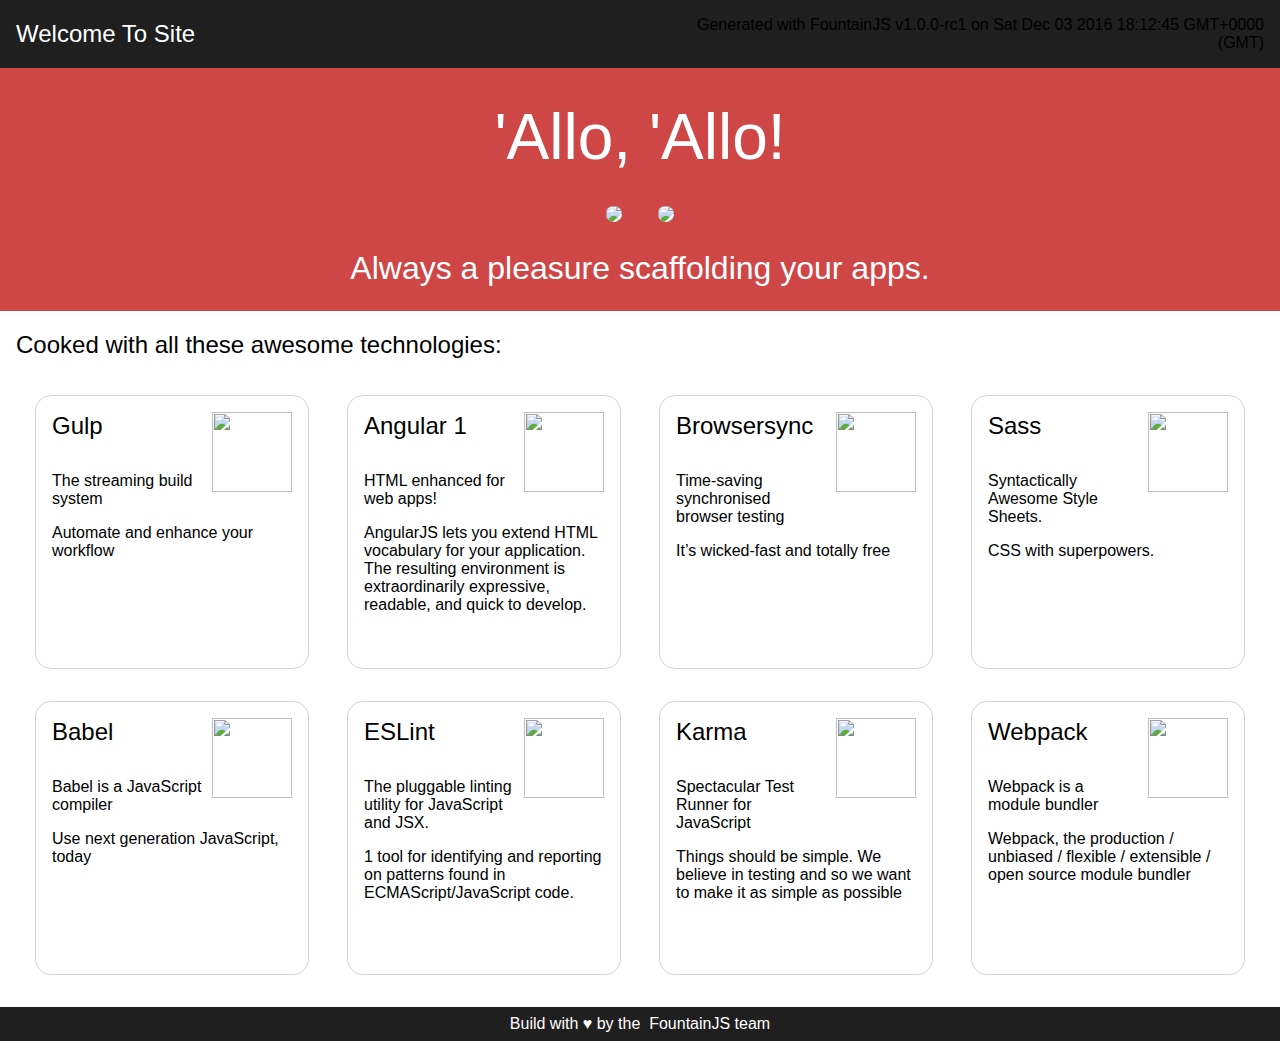
==== index.html @ 74b21d0b "Deployment" ====
<!doctype html>
<html>
  <head>
    <base href="/">
    <meta charset="utf-8">
    <title>welcometo.site</title>
    <meta name="description" content="">
    <meta name="viewport" content="width=device-width">
    <link rel="icon" type="image/png" href="http://fountainjs.io/assets/imgs/fountain.png" />
  <link href="index-6b35a94f019331d4bb82b58e4c32214f.css" rel="stylesheet"></head>

  <body ng-app="app">
    <ui-view></ui-view>
  <script type="text/javascript" src="vendor-a99867d4ae2fe115de49.js"></script><script type="text/javascript" src="app-a99867d4ae2fe115de49.js"></script></body>
</html>
---- index-6b35a94f019331d4bb82b58e4c32214f.css ----
#root,body,html{margin:0;height:100%;font-family:Open Sans,sans-serif}body,h1,h2,h3{font-weight:300}a{color:#fff;text-decoration:none}a:hover{color:#5aadbb}.main-container{-ms-flex-direction:column;flex-direction:column;min-height:100%}.main,.main-container{display:-webkit-box;display:-ms-flexbox;display:flex;-webkit-box-orient:vertical;-webkit-box-direction:normal}.main{-webkit-box-flex:1;-ms-flex:1;flex:1;-ms-flex-direction:column;flex-direction:column}.header{display:-webkit-box;display:-ms-flexbox;display:flex;-webkit-box-align:center;-ms-flex-align:center;align-items:center;background-color:#1f1f1f}.header-title{font-size:1.5rem}.header-date,.header-title{-webkit-box-flex:1;-ms-flex:1;flex:1;margin:1rem}.header-date{text-align:right;white:#fff}.title{display:-webkit-box;display:-ms-flexbox;display:flex;-webkit-box-orient:vertical;-webkit-box-direction:normal;-ms-flex-direction:column;flex-direction:column;-webkit-box-align:center;-ms-flex-align:center;align-items:center;padding:1rem;background-color:#cf4646;color:#fff}.title-h1{font-weight:300;font-size:4rem;margin:1rem}.title-logo{height:12rem;background-color:#fff;border-radius:1rem;margin:1rem}.title-h2{font-weight:300;font-size:2rem;margin:.5rem}.footer{padding:.5rem;font-size:1rem;background-color:#1f1f1f;text-align:center;color:#fff}.techs-container{margin:1rem}.techs-h2{font-weight:300;font-size:1.5rem}.techs{display:-webkit-box;display:-ms-flexbox;display:flex;-webkit-box-orient:horizontal;-webkit-box-direction:normal;-ms-flex-direction:row;flex-direction:row;-ms-flex-wrap:wrap;flex-wrap:wrap;-ms-flex-pack:distribute;justify-content:space-around}.tech{height:15rem;width:15rem;border:1px solid #d3d3d3;border-radius:1rem;margin:1rem;padding:1rem}.tech-logo{width:5rem;height:5rem;float:right;margin:0 0 .5rem .5rem}.tech-h3{font-size:1.5rem;margin:0 0 2rem}
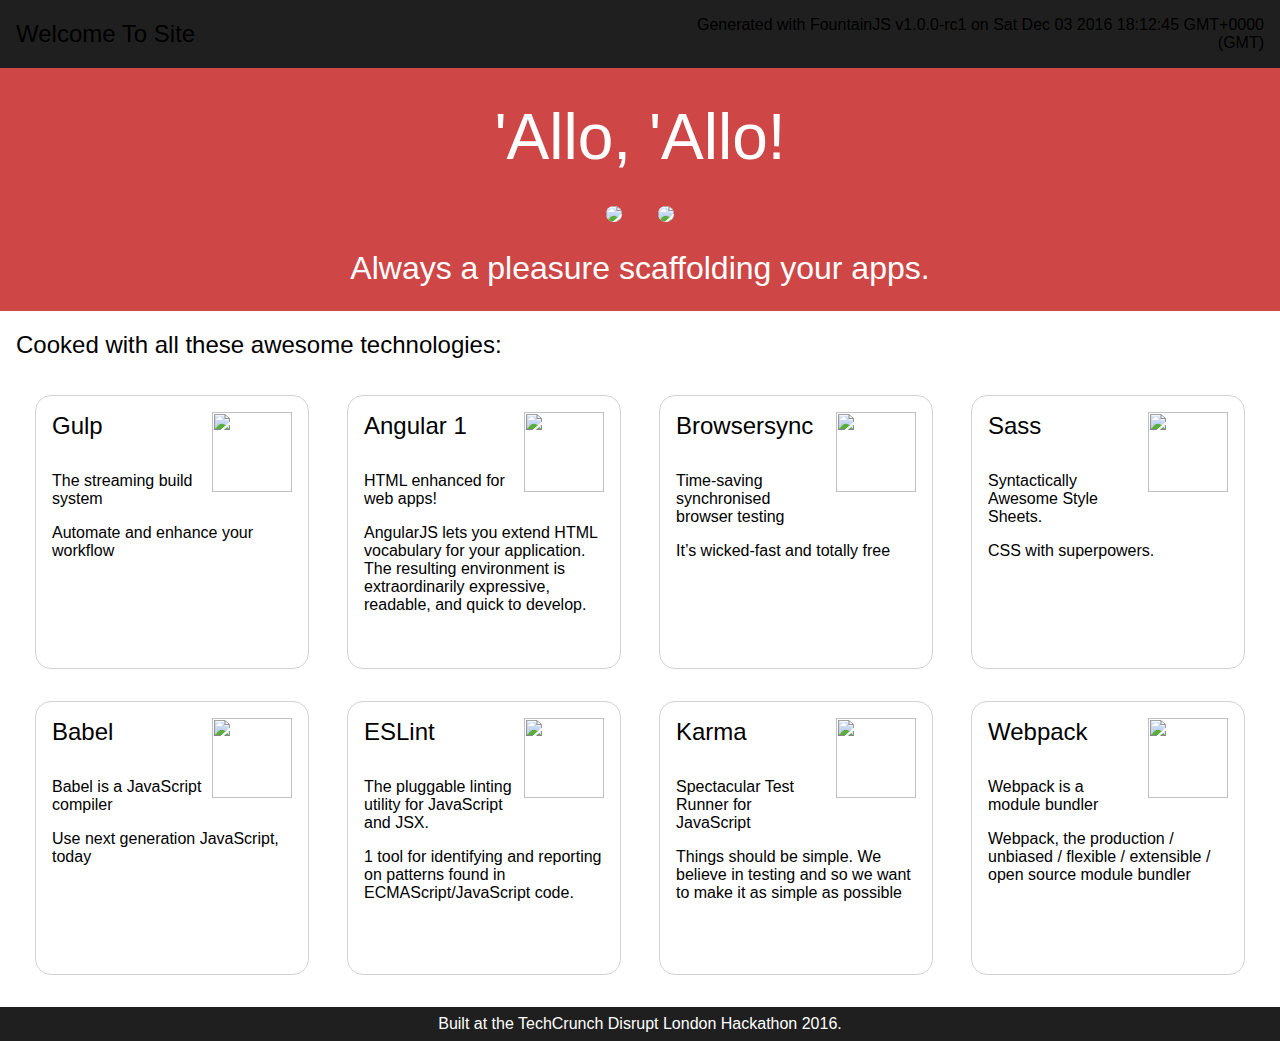
==== commit 22bea127: "Deployment for build 27 (https://circleci.com/gh/tombull/welcometo.site/27)" ====
--- a/index.html
+++ b/index.html
@@ -11,5 +11,5 @@
 
   <body ng-app="app">
     <ui-view></ui-view>
-  <script type="text/javascript" src="vendor-a99867d4ae2fe115de49.js"></script><script type="text/javascript" src="app-a99867d4ae2fe115de49.js"></script></body>
+  <script type="text/javascript" src="vendor-8c61bd196eb77b82f014.js"></script><script type="text/javascript" src="app-8c61bd196eb77b82f014.js"></script></body>
 </html>
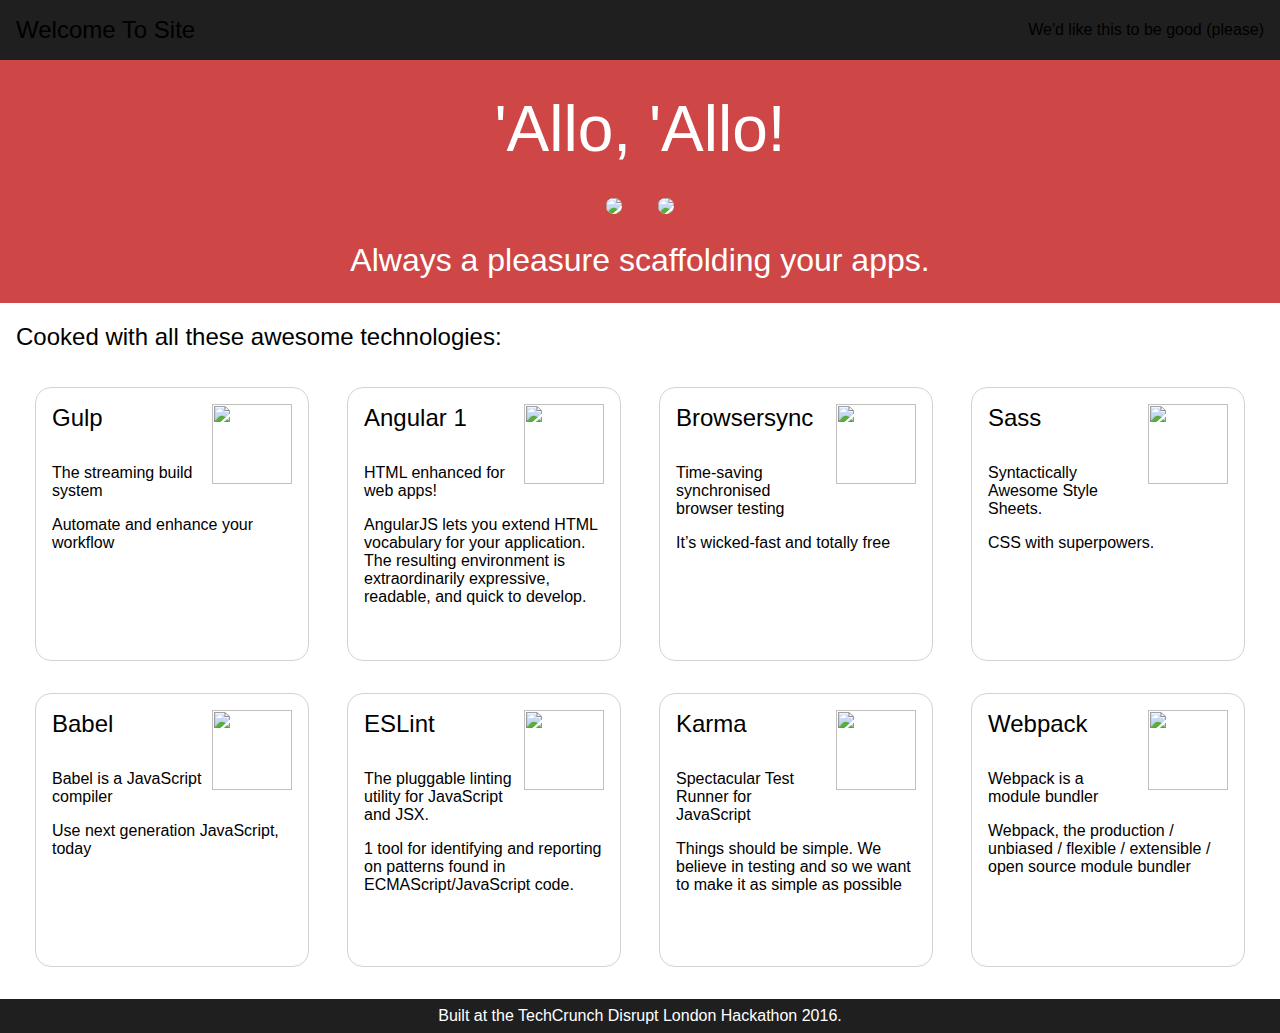
==== commit 351c8f1f: "Deployment for build 30 (https://circleci.com/gh/tombull/welcometo.site/30)" ====
--- a/index.html
+++ b/index.html
@@ -11,5 +11,5 @@
 
   <body ng-app="app">
     <ui-view></ui-view>
-  <script type="text/javascript" src="vendor-8c61bd196eb77b82f014.js"></script><script type="text/javascript" src="app-8c61bd196eb77b82f014.js"></script></body>
+  <script type="text/javascript" src="vendor-38346d935141cf68a3eb.js"></script><script type="text/javascript" src="app-38346d935141cf68a3eb.js"></script></body>
 </html>
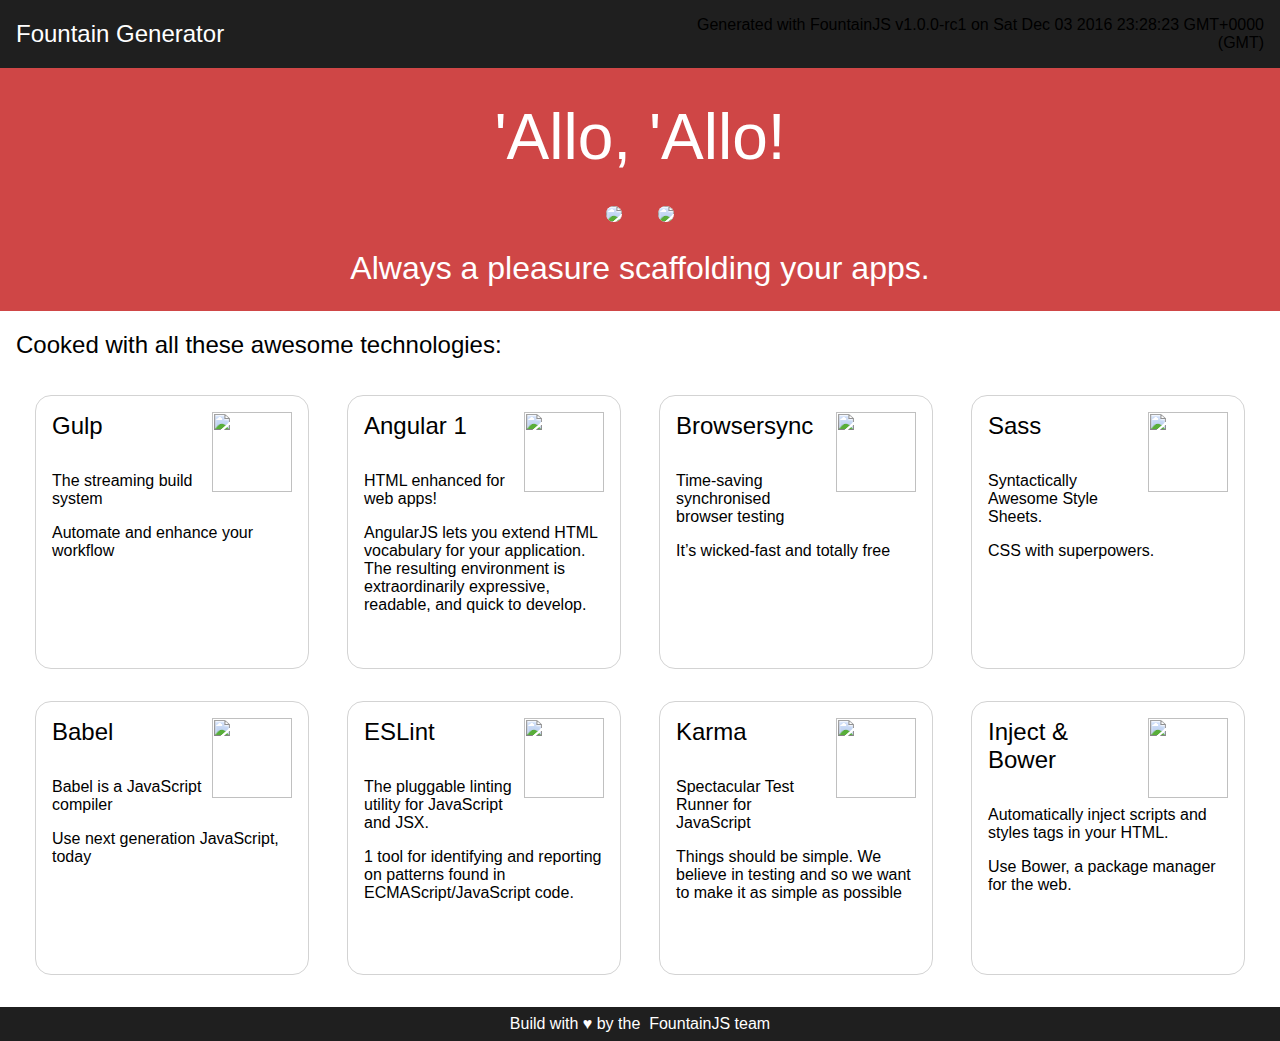
==== commit 16f4d3d6: "Deployment for build 32 (https://circleci.com/gh/tombull/welcometo.site/32)" ====
--- a/index.html
+++ b/index.html
@@ -3,13 +3,23 @@
   <head>
     <base href="/">
     <meta charset="utf-8">
-    <title>welcometo.site</title>
+    <title>FountainJS</title>
     <meta name="description" content="">
     <meta name="viewport" content="width=device-width">
-    <link rel="icon" type="image/png" href="http://fountainjs.io/assets/imgs/fountain.png" />
-  <link href="index-6b35a94f019331d4bb82b58e4c32214f.css" rel="stylesheet"></head>
+    <link rel="icon" type="image/png" href="http://fountainjs.io/assets/imgs/fountain.png">
+  
+    
+
+    <link rel="stylesheet" href="styles/app-6b35a94f01.css">
+  </head>
+
 
   <body ng-app="app">
     <ui-view></ui-view>
-  <script type="text/javascript" src="vendor-38346d935141cf68a3eb.js"></script><script type="text/javascript" src="app-38346d935141cf68a3eb.js"></script></body>
+  </body>
+
+  <script src="scripts/vendor-2548838637.js"></script>
+
+  <script src="scripts/app-1733d508ad.js"></script>
 </html>
+
--- a/styles/app-6b35a94f01.css
+++ b/styles/app-6b35a94f01.css
@@ -0,0 +1,2 @@
+#root,body,html{margin:0;height:100%;font-family:Open Sans,sans-serif}body,h1,h2,h3{font-weight:300}a{color:#fff;text-decoration:none}a:hover{color:#5aadbb}.main-container{-ms-flex-direction:column;flex-direction:column;min-height:100%}.main,.main-container{display:-webkit-box;display:-ms-flexbox;display:flex;-webkit-box-orient:vertical;-webkit-box-direction:normal}.main{-webkit-box-flex:1;-ms-flex:1;flex:1;-ms-flex-direction:column;flex-direction:column}.header{display:-webkit-box;display:-ms-flexbox;display:flex;-webkit-box-align:center;-ms-flex-align:center;align-items:center;background-color:#1f1f1f}.header-title{font-size:1.5rem}.header-date,.header-title{-webkit-box-flex:1;-ms-flex:1;flex:1;margin:1rem}.header-date{text-align:right;white:#fff}.title{display:-webkit-box;display:-ms-flexbox;display:flex;-webkit-box-orient:vertical;-webkit-box-direction:normal;-ms-flex-direction:column;flex-direction:column;-webkit-box-align:center;-ms-flex-align:center;align-items:center;padding:1rem;background-color:#cf4646;color:#fff}.title-h1{font-weight:300;font-size:4rem;margin:1rem}.title-logo{height:12rem;background-color:#fff;border-radius:1rem;margin:1rem}.title-h2{font-weight:300;font-size:2rem;margin:.5rem}.footer{padding:.5rem;font-size:1rem;background-color:#1f1f1f;text-align:center;color:#fff}.techs-container{margin:1rem}.techs-h2{font-weight:300;font-size:1.5rem}.techs{display:-webkit-box;display:-ms-flexbox;display:flex;-webkit-box-orient:horizontal;-webkit-box-direction:normal;-ms-flex-direction:row;flex-direction:row;-ms-flex-wrap:wrap;flex-wrap:wrap;-ms-flex-pack:distribute;justify-content:space-around}.tech{height:15rem;width:15rem;border:1px solid #d3d3d3;border-radius:1rem;margin:1rem;padding:1rem}.tech-logo{width:5rem;height:5rem;float:right;margin:0 0 .5rem .5rem}.tech-h3{font-size:1.5rem;margin:0 0 2rem}
+/*# sourceMappingURL=../maps/styles/app-6b35a94f01.css.map */
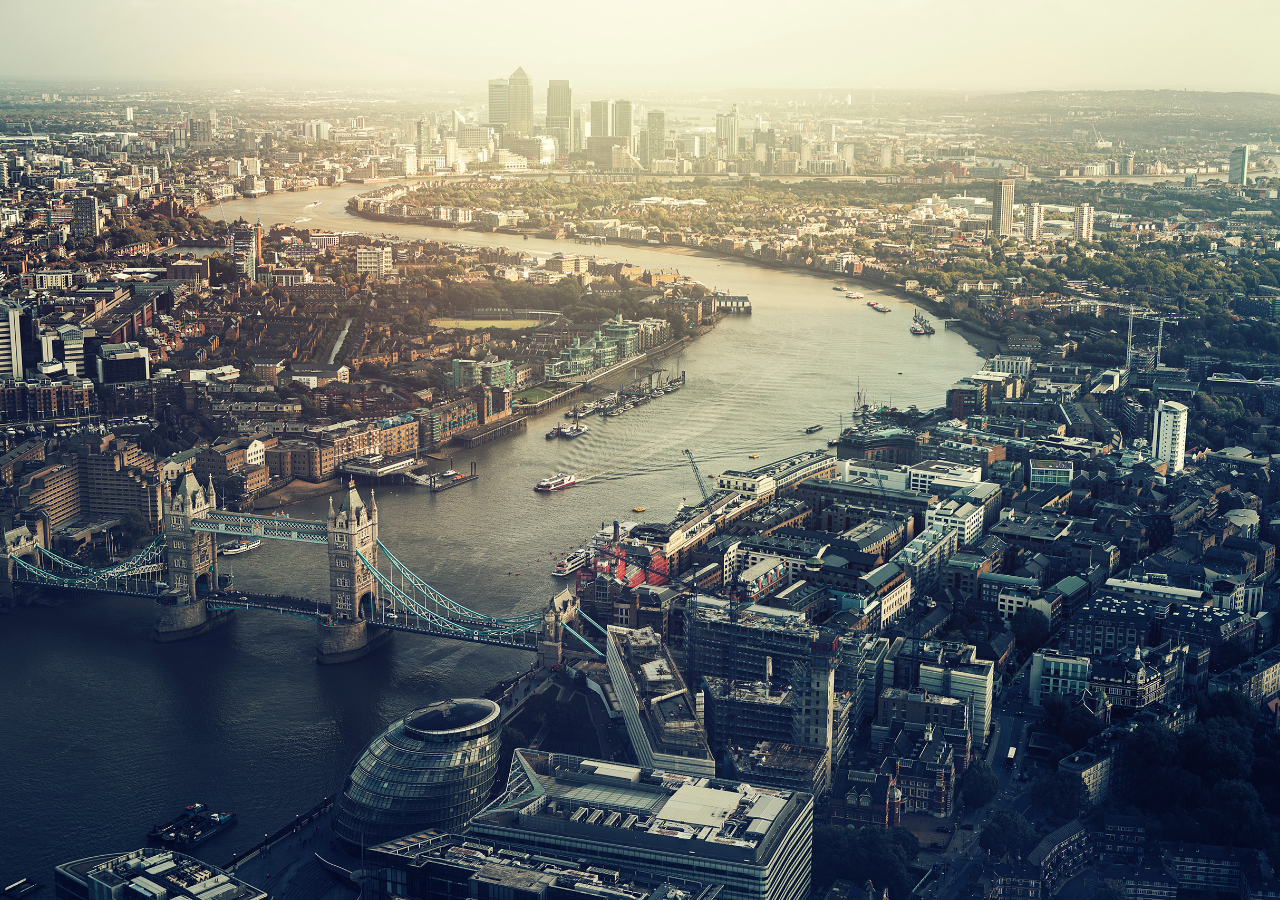
==== commit 86b83516: "Deployment for build  ()" ====
--- a/index.html
+++ b/index.html
@@ -1,25 +1,60 @@
-<!doctype html>
-<html>
+<!DOCTYPE html>
+<html lang="en" ng-app="welcomeToSite">
   <head>
-    <base href="/">
-    <meta charset="utf-8">
-    <title>FountainJS</title>
-    <meta name="description" content="">
-    <meta name="viewport" content="width=device-width">
-    <link rel="icon" type="image/png" href="http://fountainjs.io/assets/imgs/fountain.png">
-  
-    
-
-    <link rel="stylesheet" href="styles/app-6b35a94f01.css">
+    <title>WelcomeTo.Site</title>
+    <meta name="viewport" content="width=device-width, initial-scale=1.0, maximum-scale=1.0, user-scalable=no">
+    <!-- inject:head:js -->
+    <!-- endinject -->
+    <!-- inject:html -->
+    <!-- endinject -->
+    <link href="//fonts.googleapis.com/css?family=Roboto:400,500,400italic" rel="stylesheet" type="text/css">
+    <link href="//fonts.googleapis.com/icon?family=Material+Icons" rel="stylesheet" type="text/css">
+    <!-- bower:css -->
+    <!-- endbower -->
+    <!-- inject:css -->
+    <link rel="stylesheet" href="css/app.css">
+    <link rel="stylesheet" href="css/home/home.css">
+    <!-- endinject -->
   </head>
-
-
-  <body ng-app="app">
-    <ui-view></ui-view>
+  <body>
+    <div id="outer-view" ui-view layout="column" layout-align="center center" layout-fill ng-cloak></div>
+    <!-- bower:js -->
+    <script src="pack/angular/angular.js"></script>
+    <script src="pack/angular-animate/angular-animate.js"></script>
+    <script src="pack/angular-cookies/angular-cookies.js"></script>
+    <script src="pack/angular-messages/angular-messages.js"></script>
+    <script src="pack/angular-resource/angular-resource.js"></script>
+    <script src="pack/angular-ui-router/release/angular-ui-router.js"></script>
+    <script src="pack/angular-aria/angular-aria.js"></script>
+    <script src="pack/angular-material/angular-material.js"></script>
+    <script src="pack/lodash/lodash.js"></script>
+    <script src="pack/visibilityjs/lib/visibility.core.js"></script>
+    <script src="pack/angular-ui-validate/dist/validate.js"></script>
+    <script src="pack/angular-translate/angular-translate.js"></script>
+    <script src="pack/es6-shim/es6-shim.js"></script>
+    <!-- endbower -->
+    <!-- inject:js -->
+    <script src="js/home/home-module.js"></script>
+    <script src="js/home/home-routes.js"></script>
+    <script src="js/home/home-controller.js"></script>
+    <script src="js/home/configuration.dev.config.js"></script>
+    <script src="js/app-module.js"></script>
+    <script src="js/configuration.dev.config.js"></script>
+    <script src="js/app-theme.js"></script>
+    <script src="js/app-routes.js"></script>
+    <!-- endinject -->
+    <script type="text/javascript">
+      (function () {
+        angular.module('welcomeToSite')
+          .constant('lazyLoadJsPaths', {
+            /* constants:js */
+            /* endconstants */
+          })
+          .constant('lazyLoadCssPaths', {
+            /* constants:css */
+            /* endconstants */
+          });
+      }());
+    </script>
   </body>
-
-  <script src="scripts/vendor-2548838637.js"></script>
-
-  <script src="scripts/app-1733d508ad.js"></script>
-</html>
-
+</html>--- a/css/app.css
+++ b/css/app.css
@@ -0,0 +1,8774 @@
+/* mixin definition ; sets LTR and RTL within the same style call */
+html, body {
+  height: 100%;
+  color: rgba(0, 0, 0, 0.87);
+  background: white;
+  position: relative; }
+
+body {
+  margin: 0;
+  padding: 0; }
+
+[tabindex='-1']:focus {
+  outline: none; }
+
+.inset {
+  padding: 10px; }
+
+button.md-no-style {
+  font-weight: normal;
+  background-color: inherit;
+  text-align: left;
+  border: none;
+  padding: 0;
+  margin: 0; }
+
+select,
+button,
+textarea,
+input {
+  vertical-align: baseline; }
+
+input[type="reset"],
+input[type="submit"],
+html input[type="button"],
+button {
+  cursor: pointer;
+  -webkit-appearance: button; }
+  input[type="reset"][disabled],
+  input[type="submit"][disabled],
+  html input[type="button"][disabled],
+  button[disabled] {
+    cursor: default; }
+
+textarea {
+  vertical-align: top;
+  overflow: auto; }
+
+input[type="search"] {
+  -webkit-appearance: textfield;
+  box-sizing: content-box;
+  -webkit-box-sizing: content-box; }
+  input[type="search"]::-webkit-search-decoration, input[type="search"]::-webkit-search-cancel-button {
+    -webkit-appearance: none; }
+
+.md-visually-hidden {
+  border: 0;
+  clip: rect(0 0 0 0);
+  height: 1px;
+  margin: -1px;
+  overflow: hidden;
+  padding: 0;
+  position: absolute;
+  text-transform: none;
+  width: 1px; }
+
+.md-shadow {
+  position: absolute;
+  top: 0;
+  left: 0;
+  bottom: 0;
+  right: 0;
+  border-radius: inherit;
+  pointer-events: none; }
+
+.md-shadow-bottom-z-1 {
+  -webkit-box-shadow: 0 2px 5px 0 rgba(0, 0, 0, 0.26);
+          box-shadow: 0 2px 5px 0 rgba(0, 0, 0, 0.26); }
+
+.md-shadow-bottom-z-2 {
+  -webkit-box-shadow: 0 4px 8px 0 rgba(0, 0, 0, 0.4);
+          box-shadow: 0 4px 8px 0 rgba(0, 0, 0, 0.4); }
+
+.md-shadow-animated.md-shadow {
+  -webkit-transition: -webkit-box-shadow 0.28s cubic-bezier(0.4, 0, 0.2, 1);
+  transition: -webkit-box-shadow 0.28s cubic-bezier(0.4, 0, 0.2, 1);
+  transition: box-shadow 0.28s cubic-bezier(0.4, 0, 0.2, 1);
+  transition: box-shadow 0.28s cubic-bezier(0.4, 0, 0.2, 1), -webkit-box-shadow 0.28s cubic-bezier(0.4, 0, 0.2, 1); }
+
+/*
+ * A container inside of a rippling element (eg a button),
+ * which contains all of the individual ripples
+ */
+.md-ripple-container {
+  pointer-events: none;
+  position: absolute;
+  overflow: hidden;
+  left: 0;
+  top: 0;
+  width: 100%;
+  height: 100%;
+  -webkit-transition: all 0.55s cubic-bezier(0.25, 0.8, 0.25, 1);
+  transition: all 0.55s cubic-bezier(0.25, 0.8, 0.25, 1); }
+
+.md-ripple {
+  position: absolute;
+  -webkit-transform: scale(0);
+      -ms-transform: scale(0);
+          transform: scale(0);
+  -webkit-transform-origin: 50% 50%;
+      -ms-transform-origin: 50% 50%;
+          transform-origin: 50% 50%;
+  opacity: 0;
+  border-radius: 50%; }
+  .md-ripple.md-ripple-placed {
+    -webkit-transition: left 1.8s cubic-bezier(0.25, 0.8, 0.25, 1), top 1.8s cubic-bezier(0.25, 0.8, 0.25, 1), margin 1.3s cubic-bezier(0.25, 0.8, 0.25, 1), border 1.3s cubic-bezier(0.25, 0.8, 0.25, 1), width 1.3s cubic-bezier(0.25, 0.8, 0.25, 1), height 1.3s cubic-bezier(0.25, 0.8, 0.25, 1), opacity 1.3s cubic-bezier(0.25, 0.8, 0.25, 1), -webkit-transform 1.3s cubic-bezier(0.25, 0.8, 0.25, 1);
+    transition: left 1.8s cubic-bezier(0.25, 0.8, 0.25, 1), top 1.8s cubic-bezier(0.25, 0.8, 0.25, 1), margin 1.3s cubic-bezier(0.25, 0.8, 0.25, 1), border 1.3s cubic-bezier(0.25, 0.8, 0.25, 1), width 1.3s cubic-bezier(0.25, 0.8, 0.25, 1), height 1.3s cubic-bezier(0.25, 0.8, 0.25, 1), opacity 1.3s cubic-bezier(0.25, 0.8, 0.25, 1), -webkit-transform 1.3s cubic-bezier(0.25, 0.8, 0.25, 1);
+    transition: left 1.8s cubic-bezier(0.25, 0.8, 0.25, 1), top 1.8s cubic-bezier(0.25, 0.8, 0.25, 1), margin 1.3s cubic-bezier(0.25, 0.8, 0.25, 1), border 1.3s cubic-bezier(0.25, 0.8, 0.25, 1), width 1.3s cubic-bezier(0.25, 0.8, 0.25, 1), height 1.3s cubic-bezier(0.25, 0.8, 0.25, 1), opacity 1.3s cubic-bezier(0.25, 0.8, 0.25, 1), transform 1.3s cubic-bezier(0.25, 0.8, 0.25, 1);
+    transition: left 1.8s cubic-bezier(0.25, 0.8, 0.25, 1), top 1.8s cubic-bezier(0.25, 0.8, 0.25, 1), margin 1.3s cubic-bezier(0.25, 0.8, 0.25, 1), border 1.3s cubic-bezier(0.25, 0.8, 0.25, 1), width 1.3s cubic-bezier(0.25, 0.8, 0.25, 1), height 1.3s cubic-bezier(0.25, 0.8, 0.25, 1), opacity 1.3s cubic-bezier(0.25, 0.8, 0.25, 1), transform 1.3s cubic-bezier(0.25, 0.8, 0.25, 1), -webkit-transform 1.3s cubic-bezier(0.25, 0.8, 0.25, 1); }
+  .md-ripple.md-ripple-scaled {
+    -webkit-transform: scale(1);
+        -ms-transform: scale(1);
+            transform: scale(1); }
+  .md-ripple.md-ripple-active, .md-ripple.md-ripple-full, .md-ripple.md-ripple-visible {
+    opacity: 0.20; }
+
+.md-padding {
+  padding: 8px; }
+
+.md-margin {
+  margin: 8px; }
+
+.md-scroll-mask {
+  position: absolute;
+  background-color: transparent;
+  top: 0;
+  right: 0;
+  bottom: 0;
+  left: 0; }
+  .md-scroll-mask > .md-scroll-mask-bar {
+    display: block;
+    position: absolute;
+    background-color: #fafafa;
+    right: 0;
+    top: 0;
+    bottom: 0;
+    z-index: 65;
+    -webkit-box-shadow: inset 0px 0px 1px rgba(0, 0, 0, 0.3);
+            box-shadow: inset 0px 0px 1px rgba(0, 0, 0, 0.3); }
+
+@media (min-width: 600px) {
+  .md-padding {
+    padding: 16px; } }
+
+html, body {
+  -webkit-tap-highlight-color: transparent;
+  -webkit-touch-callout: none;
+  min-height: 100%;
+  -webkit-text-size-adjust: 100%;
+  -ms-text-size-adjust: 100%;
+  -webkit-font-smoothing: antialiased;
+  -moz-osx-font-smoothing: grayscale; }
+
+/************
+ * Headings
+ ************/
+.md-display-4 {
+  font-size: 112px;
+  font-weight: 300;
+  letter-spacing: -0.010em;
+  line-height: 112px; }
+
+.md-display-3 {
+  font-size: 56px;
+  font-weight: 400;
+  letter-spacing: -0.005em;
+  line-height: 56px; }
+
+.md-display-2 {
+  font-size: 45px;
+  font-weight: 400;
+  line-height: 64px; }
+
+.md-display-1 {
+  font-size: 34px;
+  font-weight: 400;
+  line-height: 40px; }
+
+.md-headline {
+  font-size: 24px;
+  font-weight: 400;
+  line-height: 32px; }
+
+.md-title {
+  font-size: 20px;
+  font-weight: 500;
+  letter-spacing: 0.005em; }
+
+.md-subhead {
+  font-size: 16px;
+  font-weight: 400;
+  letter-spacing: 0.010em;
+  line-height: 24px; }
+
+/************
+ * Body Copy
+ ************/
+.md-body-1 {
+  font-size: 14px;
+  font-weight: 400;
+  letter-spacing: 0.010em;
+  line-height: 20px; }
+
+.md-body-2 {
+  font-size: 14px;
+  font-weight: 500;
+  letter-spacing: 0.010em;
+  line-height: 24px; }
+
+.md-caption {
+  font-size: 12px;
+  letter-spacing: 0.020em; }
+
+.md-button {
+  letter-spacing: 0.010em; }
+
+/************
+ * Defaults
+ ************/
+button,
+select,
+html,
+textarea,
+input {
+  font-family: RobotoDraft, Roboto, "Helvetica Neue", sans-serif; }
+
+select,
+button,
+textarea,
+input {
+  font-size: 100%; }
+
+/* Sizes:
+  0    <= size < 600  Phone
+  600  <= size < 960  Tablet
+  960  <= size < 1200 Tablet-Landscape
+  1200 <= size         PC
+*/
+[layout] {
+  -webkit-box-sizing: border-box;
+          box-sizing: border-box;
+  display: -webkit-box;
+  display: -webkit-flex;
+  display: -moz-flex;
+  display: -ms-flexbox;
+  display: flex; }
+
+[layout=column] {
+  -webkit-box-orient: vertical;
+  -webkit-box-direction: normal;
+      -ms-flex-direction: column;
+          flex-direction: column;
+  -webkit-flex-direction: column; }
+
+[layout=row] {
+  -webkit-box-orient: horizontal;
+  -webkit-box-direction: normal;
+      -ms-flex-direction: row;
+          flex-direction: row;
+  -webkit-flex-direction: row; }
+
+[layout-padding] > [flex-sm],
+[layout-padding] > [flex-lt-md] {
+  padding: 4px; }
+
+[layout-padding],
+[layout-padding] > [flex],
+[layout-padding] > [flex-gt-sm],
+[layout-padding] > [flex-md],
+[layout-padding] > [flex-lt-lg] {
+  padding: 8px; }
+
+[layout-padding] > [flex-gt-md],
+[layout-padding] > [flex-lg] {
+  padding: 16px; }
+
+[layout-margin] > [flex-sm],
+[layout-margin] > [flex-lt-md] {
+  margin: 4px; }
+
+[layout-margin],
+[layout-margin] > [flex],
+[layout-margin] > [flex-gt-sm],
+[layout-margin] > [flex-md],
+[layout-margin] > [flex-lt-lg] {
+  margin: 8px; }
+
+[layout-margin] > [flex-gt-md],
+[layout-margin] > [flex-lg] {
+  margin: 16px; }
+
+[layout-wrap] {
+  -webkit-flex-wrap: wrap;
+      -ms-flex-wrap: wrap;
+          flex-wrap: wrap; }
+
+[layout-fill] {
+  margin: 0;
+  min-height: 100%;
+  width: 100%; }
+
+@-moz-document url-prefix() {
+  [layout-fill] {
+    margin: 0;
+    width: 100%;
+    min-height: auto;
+    height: inherit; } }
+
+[flex] {
+  -webkit-box-sizing: border-box;
+          box-sizing: border-box;
+  -webkit-box-flex: 1;
+  -webkit-flex: 1;
+      -ms-flex: 1;
+          flex: 1; }
+
+[flex="0"] {
+  -webkit-box-flex: 0;
+  -webkit-flex: 0 0 0%;
+      -ms-flex: 0 0 0%;
+          flex: 0 0 0%; }
+
+[layout="row"] > [flex="0"] {
+  max-width: 0%; }
+
+[layout="column"] > [flex="0"] {
+  max-height: 0%; }
+
+[flex="5"] {
+  -webkit-box-flex: 0;
+  -webkit-flex: 0 0 5%;
+      -ms-flex: 0 0 5%;
+          flex: 0 0 5%; }
+
+[layout="row"] > [flex="5"] {
+  max-width: 5%; }
+
+[layout="column"] > [flex="5"] {
+  max-height: 5%; }
+
+[flex="10"] {
+  -webkit-box-flex: 0;
+  -webkit-flex: 0 0 10%;
+      -ms-flex: 0 0 10%;
+          flex: 0 0 10%; }
+
+[layout="row"] > [flex="10"] {
+  max-width: 10%; }
+
+[layout="column"] > [flex="10"] {
+  max-height: 10%; }
+
+[flex="15"] {
+  -webkit-box-flex: 0;
+  -webkit-flex: 0 0 15%;
+      -ms-flex: 0 0 15%;
+          flex: 0 0 15%; }
+
+[layout="row"] > [flex="15"] {
+  max-width: 15%; }
+
+[layout="column"] > [flex="15"] {
+  max-height: 15%; }
+
+[flex="20"] {
+  -webkit-box-flex: 0;
+  -webkit-flex: 0 0 20%;
+      -ms-flex: 0 0 20%;
+          flex: 0 0 20%; }
+
+[layout="row"] > [flex="20"] {
+  max-width: 20%; }
+
+[layout="column"] > [flex="20"] {
+  max-height: 20%; }
+
+[flex="25"] {
+  -webkit-box-flex: 0;
+  -webkit-flex: 0 0 25%;
+      -ms-flex: 0 0 25%;
+          flex: 0 0 25%; }
+
+[layout="row"] > [flex="25"] {
+  max-width: 25%; }
+
+[layout="column"] > [flex="25"] {
+  max-height: 25%; }
+
+[flex="30"] {
+  -webkit-box-flex: 0;
+  -webkit-flex: 0 0 30%;
+      -ms-flex: 0 0 30%;
+          flex: 0 0 30%; }
+
+[layout="row"] > [flex="30"] {
+  max-width: 30%; }
+
+[layout="column"] > [flex="30"] {
+  max-height: 30%; }
+
+[flex="35"] {
+  -webkit-box-flex: 0;
+  -webkit-flex: 0 0 35%;
+      -ms-flex: 0 0 35%;
+          flex: 0 0 35%; }
+
+[layout="row"] > [flex="35"] {
+  max-width: 35%; }
+
+[layout="column"] > [flex="35"] {
+  max-height: 35%; }
+
+[flex="40"] {
+  -webkit-box-flex: 0;
+  -webkit-flex: 0 0 40%;
+      -ms-flex: 0 0 40%;
+          flex: 0 0 40%; }
+
+[layout="row"] > [flex="40"] {
+  max-width: 40%; }
+
+[layout="column"] > [flex="40"] {
+  max-height: 40%; }
+
+[flex="45"] {
+  -webkit-box-flex: 0;
+  -webkit-flex: 0 0 45%;
+      -ms-flex: 0 0 45%;
+          flex: 0 0 45%; }
+
+[layout="row"] > [flex="45"] {
+  max-width: 45%; }
+
+[layout="column"] > [flex="45"] {
+  max-height: 45%; }
+
+[flex="50"] {
+  -webkit-box-flex: 0;
+  -webkit-flex: 0 0 50%;
+      -ms-flex: 0 0 50%;
+          flex: 0 0 50%; }
+
+[layout="row"] > [flex="50"] {
+  max-width: 50%; }
+
+[layout="column"] > [flex="50"] {
+  max-height: 50%; }
+
+[flex="55"] {
+  -webkit-box-flex: 0;
+  -webkit-flex: 0 0 55%;
+      -ms-flex: 0 0 55%;
+          flex: 0 0 55%; }
+
+[layout="row"] > [flex="55"] {
+  max-width: 55%; }
+
+[layout="column"] > [flex="55"] {
+  max-height: 55%; }
+
+[flex="60"] {
+  -webkit-box-flex: 0;
+  -webkit-flex: 0 0 60%;
+      -ms-flex: 0 0 60%;
+          flex: 0 0 60%; }
+
+[layout="row"] > [flex="60"] {
+  max-width: 60%; }
+
+[layout="column"] > [flex="60"] {
+  max-height: 60%; }
+
+[flex="65"] {
+  -webkit-box-flex: 0;
+  -webkit-flex: 0 0 65%;
+      -ms-flex: 0 0 65%;
+          flex: 0 0 65%; }
+
+[layout="row"] > [flex="65"] {
+  max-width: 65%; }
+
+[layout="column"] > [flex="65"] {
+  max-height: 65%; }
+
+[flex="70"] {
+  -webkit-box-flex: 0;
+  -webkit-flex: 0 0 70%;
+      -ms-flex: 0 0 70%;
+          flex: 0 0 70%; }
+
+[layout="row"] > [flex="70"] {
+  max-width: 70%; }
+
+[layout="column"] > [flex="70"] {
+  max-height: 70%; }
+
+[flex="75"] {
+  -webkit-box-flex: 0;
+  -webkit-flex: 0 0 75%;
+      -ms-flex: 0 0 75%;
+          flex: 0 0 75%; }
+
+[layout="row"] > [flex="75"] {
+  max-width: 75%; }
+
+[layout="column"] > [flex="75"] {
+  max-height: 75%; }
+
+[flex="80"] {
+  -webkit-box-flex: 0;
+  -webkit-flex: 0 0 80%;
+      -ms-flex: 0 0 80%;
+          flex: 0 0 80%; }
+
+[layout="row"] > [flex="80"] {
+  max-width: 80%; }
+
+[layout="column"] > [flex="80"] {
+  max-height: 80%; }
+
+[flex="85"] {
+  -webkit-box-flex: 0;
+  -webkit-flex: 0 0 85%;
+      -ms-flex: 0 0 85%;
+          flex: 0 0 85%; }
+
+[layout="row"] > [flex="85"] {
+  max-width: 85%; }
+
+[layout="column"] > [flex="85"] {
+  max-height: 85%; }
+
+[flex="90"] {
+  -webkit-box-flex: 0;
+  -webkit-flex: 0 0 90%;
+      -ms-flex: 0 0 90%;
+          flex: 0 0 90%; }
+
+[layout="row"] > [flex="90"] {
+  max-width: 90%; }
+
+[layout="column"] > [flex="90"] {
+  max-height: 90%; }
+
+[flex="95"] {
+  -webkit-box-flex: 0;
+  -webkit-flex: 0 0 95%;
+      -ms-flex: 0 0 95%;
+          flex: 0 0 95%; }
+
+[layout="row"] > [flex="95"] {
+  max-width: 95%; }
+
+[layout="column"] > [flex="95"] {
+  max-height: 95%; }
+
+[flex="100"] {
+  -webkit-box-flex: 0;
+  -webkit-flex: 0 0 100%;
+      -ms-flex: 0 0 100%;
+          flex: 0 0 100%; }
+
+[layout="row"] > [flex="100"] {
+  max-width: 100%; }
+
+[layout="column"] > [flex="100"] {
+  max-height: 100%; }
+
+[flex="33"], [flex="34"] {
+  -webkit-box-flex: 0;
+  -webkit-flex: 0 0 33.33%;
+      -ms-flex: 0 0 33.33%;
+          flex: 0 0 33.33%; }
+
+[flex="66"], [flex="67"] {
+  -webkit-box-flex: 0;
+  -webkit-flex: 0 0 66.66%;
+      -ms-flex: 0 0 66.66%;
+          flex: 0 0 66.66%; }
+
+[layout="row"] > [flex="33"], [layout="row"] > [flex="34"] {
+  max-width: 33.33%; }
+
+[layout="row"] > [flex="66"], [layout="row"] > [flex="67"] {
+  max-width: 66.66%; }
+
+[layout="column"] > [flex="33"], [layout="column"] > [flex="34"] {
+  max-height: 33.33%; }
+
+[layout="column"] > [flex="66"], [layout="column"] > [flex="67"] {
+  max-height: 66.66%; }
+
+[layout-align="center"],
+[layout-align="center center"],
+[layout-align="center start"],
+[layout-align="center end"] {
+  -webkit-box-pack: center;
+  -webkit-justify-content: center;
+      -ms-flex-pack: center;
+          justify-content: center; }
+
+[layout-align="end"],
+[layout-align="end center"],
+[layout-align="end start"],
+[layout-align="end end"] {
+  -webkit-box-pack: end;
+  -webkit-justify-content: flex-end;
+      -ms-flex-pack: end;
+          justify-content: flex-end; }
+
+[layout-align="space-around"],
+[layout-align="space-around center"],
+[layout-align="space-around start"],
+[layout-align="space-around end"] {
+  -webkit-justify-content: space-around;
+      -ms-flex-pack: distribute;
+          justify-content: space-around; }
+
+[layout-align="space-between"],
+[layout-align="space-between center"],
+[layout-align="space-between start"],
+[layout-align="space-between end"] {
+  -webkit-box-pack: justify;
+  -webkit-justify-content: space-between;
+      -ms-flex-pack: justify;
+          justify-content: space-between; }
+
+[layout-align="center center"],
+[layout-align="start center"],
+[layout-align="end center"],
+[layout-align="space-between center"],
+[layout-align="space-around center"] {
+  -webkit-box-align: center;
+  -webkit-align-items: center;
+      -ms-flex-align: center;
+          align-items: center; }
+
+[layout-align="center start"],
+[layout-align="start start"],
+[layout-align="end start"],
+[layout-align="space-between start"],
+[layout-align="space-around start"] {
+  -webkit-box-align: start;
+  -webkit-align-items: flex-start;
+      -ms-flex-align: start;
+          align-items: flex-start; }
+
+[layout-align="center end"],
+[layout-align="start end"],
+[layout-align="end end"],
+[layout-align="space-between end"],
+[layout-align="space-around end"] {
+  -webkit-box-align: end;
+  -webkit-align-items: flex-end;
+      -ms-flex-align: end;
+          align-items: flex-end; }
+
+[flex-order="0"] {
+  -webkit-box-ordinal-group: 1;
+  -webkit-order: 0;
+      -ms-flex-order: 0;
+          order: 0; }
+
+[flex-order="1"] {
+  -webkit-box-ordinal-group: 2;
+  -webkit-order: 1;
+      -ms-flex-order: 1;
+          order: 1; }
+
+[flex-order="2"] {
+  -webkit-box-ordinal-group: 3;
+  -webkit-order: 2;
+      -ms-flex-order: 2;
+          order: 2; }
+
+[flex-order="3"] {
+  -webkit-box-ordinal-group: 4;
+  -webkit-order: 3;
+      -ms-flex-order: 3;
+          order: 3; }
+
+[flex-order="4"] {
+  -webkit-box-ordinal-group: 5;
+  -webkit-order: 4;
+      -ms-flex-order: 4;
+          order: 4; }
+
+[flex-order="5"] {
+  -webkit-box-ordinal-group: 6;
+  -webkit-order: 5;
+      -ms-flex-order: 5;
+          order: 5; }
+
+[flex-order="6"] {
+  -webkit-box-ordinal-group: 7;
+  -webkit-order: 6;
+      -ms-flex-order: 6;
+          order: 6; }
+
+[flex-order="7"] {
+  -webkit-box-ordinal-group: 8;
+  -webkit-order: 7;
+      -ms-flex-order: 7;
+          order: 7; }
+
+[flex-order="8"] {
+  -webkit-box-ordinal-group: 9;
+  -webkit-order: 8;
+      -ms-flex-order: 8;
+          order: 8; }
+
+[flex-order="9"] {
+  -webkit-box-ordinal-group: 10;
+  -webkit-order: 9;
+      -ms-flex-order: 9;
+          order: 9; }
+
+[offset="5"] {
+  margin-left: 5%; }
+
+[offset="10"] {
+  margin-left: 10%; }
+
+[offset="15"] {
+  margin-left: 15%; }
+
+[offset="20"] {
+  margin-left: 20%; }
+
+[offset="25"] {
+  margin-left: 25%; }
+
+[offset="30"] {
+  margin-left: 30%; }
+
+[offset="35"] {
+  margin-left: 35%; }
+
+[offset="40"] {
+  margin-left: 40%; }
+
+[offset="45"] {
+  margin-left: 45%; }
+
+[offset="50"] {
+  margin-left: 50%; }
+
+[offset="55"] {
+  margin-left: 55%; }
+
+[offset="60"] {
+  margin-left: 60%; }
+
+[offset="65"] {
+  margin-left: 65%; }
+
+[offset="70"] {
+  margin-left: 70%; }
+
+[offset="75"] {
+  margin-left: 75%; }
+
+[offset="80"] {
+  margin-left: 80%; }
+
+[offset="85"] {
+  margin-left: 85%; }
+
+[offset="90"] {
+  margin-left: 90%; }
+
+[offset="95"] {
+  margin-left: 95%; }
+
+[offset="33"], [offset="34"] {
+  margin-left: 33.33%; }
+
+[offset="66"], [offset="67"] {
+  margin-left: 66.66%; }
+
+/**
+ * `hide-gt-sm show-gt-lg` should hide from 600px to 1200px
+ * `show-md hide-gt-sm` should show from 0px to 960px and hide at >960px
+ * `hide-gt-md show-gt-sm` should show everywhere (show overrides hide)`
+ */
+@media (max-width: 599px) {
+  [hide-sm]:not([show-sm]):not([show]), [hide]:not([show-sm]):not([show]) {
+    display: none; }
+  [flex-order-sm="0"] {
+    -webkit-box-ordinal-group: 1;
+    -webkit-order: 0;
+        -ms-flex-order: 0;
+            order: 0; }
+  [flex-order-sm="1"] {
+    -webkit-box-ordinal-group: 2;
+    -webkit-order: 1;
+        -ms-flex-order: 1;
+            order: 1; }
+  [flex-order-sm="2"] {
+    -webkit-box-ordinal-group: 3;
+    -webkit-order: 2;
+        -ms-flex-order: 2;
+            order: 2; }
+  [flex-order-sm="3"] {
+    -webkit-box-ordinal-group: 4;
+    -webkit-order: 3;
+        -ms-flex-order: 3;
+            order: 3; }
+  [flex-order-sm="4"] {
+    -webkit-box-ordinal-group: 5;
+    -webkit-order: 4;
+        -ms-flex-order: 4;
+            order: 4; }
+  [flex-order-sm="5"] {
+    -webkit-box-ordinal-group: 6;
+    -webkit-order: 5;
+        -ms-flex-order: 5;
+            order: 5; }
+  [flex-order-sm="6"] {
+    -webkit-box-ordinal-group: 7;
+    -webkit-order: 6;
+        -ms-flex-order: 6;
+            order: 6; }
+  [flex-order-sm="7"] {
+    -webkit-box-ordinal-group: 8;
+    -webkit-order: 7;
+        -ms-flex-order: 7;
+            order: 7; }
+  [flex-order-sm="8"] {
+    -webkit-box-ordinal-group: 9;
+    -webkit-order: 8;
+        -ms-flex-order: 8;
+            order: 8; }
+  [flex-order-sm="9"] {
+    -webkit-box-ordinal-group: 10;
+    -webkit-order: 9;
+        -ms-flex-order: 9;
+            order: 9; }
+  [layout-align-sm="center"],
+  [layout-align-sm="center center"],
+  [layout-align-sm="center start"],
+  [layout-align-sm="center end"] {
+    -webkit-box-pack: center;
+    -webkit-justify-content: center;
+        -ms-flex-pack: center;
+            justify-content: center; }
+  [layout-align-sm="end"],
+  [layout-align-sm="end center"],
+  [layout-align-sm="end start"],
+  [layout-align-sm="end end"] {
+    -webkit-box-pack: end;
+    -webkit-justify-content: flex-end;
+        -ms-flex-pack: end;
+            justify-content: flex-end; }
+  [layout-align-sm="space-around"],
+  [layout-align-sm="space-around center"],
+  [layout-align-sm="space-around start"],
+  [layout-align-sm="space-around end"] {
+    -webkit-justify-content: space-around;
+        -ms-flex-pack: distribute;
+            justify-content: space-around; }
+  [layout-align-sm="space-between"],
+  [layout-align-sm="space-between center"],
+  [layout-align-sm="space-between start"],
+  [layout-align-sm="space-between end"] {
+    -webkit-box-pack: justify;
+    -webkit-justify-content: space-between;
+        -ms-flex-pack: justify;
+            justify-content: space-between; }
+  [layout-align-sm="center center"],
+  [layout-align-sm="start center"],
+  [layout-align-sm="end center"],
+  [layout-align-sm="space-between center"],
+  [layout-align-sm="space-around center"] {
+    -webkit-box-align: center;
+    -webkit-align-items: center;
+        -ms-flex-align: center;
+            align-items: center; }
+  [layout-align-sm="center start"],
+  [layout-align-sm="start start"],
+  [layout-align-sm="end start"],
+  [layout-align-sm="space-between start"],
+  [layout-align-sm="space-around start"] {
+    -webkit-box-align: start;
+    -webkit-align-items: flex-start;
+        -ms-flex-align: start;
+            align-items: flex-start; }
+  [layout-align-sm="center end"],
+  [layout-align-sm="start end"],
+  [layout-align-sm="end end"],
+  [layout-align-sm="space-between end"],
+  [layout-align-sm="space-around end"] {
+    -webkit-box-align: end;
+    -webkit-align-items: flex-end;
+        -ms-flex-align: end;
+            align-items: flex-end; }
+  [layout-sm] {
+    -webkit-box-sizing: border-box;
+            box-sizing: border-box;
+    display: -webkit-box;
+    display: -webkit-flex;
+    display: -moz-flex;
+    display: -ms-flexbox;
+    display: flex; }
+  [layout-sm=column] {
+    -webkit-box-orient: vertical;
+    -webkit-box-direction: normal;
+    -webkit-flex-direction: column;
+        -ms-flex-direction: column;
+            flex-direction: column; }
+  [layout-sm=row] {
+    -webkit-box-orient: horizontal;
+    -webkit-box-direction: normal;
+    -webkit-flex-direction: row;
+        -ms-flex-direction: row;
+            flex-direction: row; }
+  [offset-sm="5"] {
+    margin-left: 5%; }
+  [offset-sm="10"] {
+    margin-left: 10%; }
+  [offset-sm="15"] {
+    margin-left: 15%; }
+  [offset-sm="20"] {
+    margin-left: 20%; }
+  [offset-sm="25"] {
+    margin-left: 25%; }
+  [offset-sm="30"] {
+    margin-left: 30%; }
+  [offset-sm="35"] {
+    margin-left: 35%; }
+  [offset-sm="40"] {
+    margin-left: 40%; }
+  [offset-sm="45"] {
+    margin-left: 45%; }
+  [offset-sm="50"] {
+    margin-left: 50%; }
+  [offset-sm="55"] {
+    margin-left: 55%; }
+  [offset-sm="60"] {
+    margin-left: 60%; }
+  [offset-sm="65"] {
+    margin-left: 65%; }
+  [offset-sm="70"] {
+    margin-left: 70%; }
+  [offset-sm="75"] {
+    margin-left: 75%; }
+  [offset-sm="80"] {
+    margin-left: 80%; }
+  [offset-sm="85"] {
+    margin-left: 85%; }
+  [offset-sm="90"] {
+    margin-left: 90%; }
+  [offset-sm="95"] {
+    margin-left: 95%; }
+  [offset-sm="33"], [offset-sm="34"] {
+    margin-left: 33.33%; }
+  [offset-sm="66"], [offset-sm="67"] {
+    margin-left: 66.66%; }
+  [flex-sm] {
+    -webkit-box-sizing: border-box;
+            box-sizing: border-box;
+    -webkit-box-flex: 1;
+    -webkit-flex: 1;
+        -ms-flex: 1;
+            flex: 1; }
+  [flex-sm="0"] {
+    -webkit-box-flex: 0;
+    -webkit-flex: 0 0 0%;
+        -ms-flex: 0 0 0%;
+            flex: 0 0 0%; }
+  [layout="row"] > [flex-sm="0"] {
+    max-width: 0%; }
+  [layout="column"] > [flex-sm="0"] {
+    max-height: 0%; }
+  [flex-sm="5"] {
+    -webkit-box-flex: 0;
+    -webkit-flex: 0 0 5%;
+        -ms-flex: 0 0 5%;
+            flex: 0 0 5%; }
+  [layout="row"] > [flex-sm="5"] {
+    max-width: 5%; }
+  [layout="column"] > [flex-sm="5"] {
+    max-height: 5%; }
+  [flex-sm="10"] {
+    -webkit-box-flex: 0;
+    -webkit-flex: 0 0 10%;
+        -ms-flex: 0 0 10%;
+            flex: 0 0 10%; }
+  [layout="row"] > [flex-sm="10"] {
+    max-width: 10%; }
+  [layout="column"] > [flex-sm="10"] {
+    max-height: 10%; }
+  [flex-sm="15"] {
+    -webkit-box-flex: 0;
+    -webkit-flex: 0 0 15%;
+        -ms-flex: 0 0 15%;
+            flex: 0 0 15%; }
+  [layout="row"] > [flex-sm="15"] {
+    max-width: 15%; }
+  [layout="column"] > [flex-sm="15"] {
+    max-height: 15%; }
+  [flex-sm="20"] {
+    -webkit-box-flex: 0;
+    -webkit-flex: 0 0 20%;
+        -ms-flex: 0 0 20%;
+            flex: 0 0 20%; }
+  [layout="row"] > [flex-sm="20"] {
+    max-width: 20%; }
+  [layout="column"] > [flex-sm="20"] {
+    max-height: 20%; }
+  [flex-sm="25"] {
+    -webkit-box-flex: 0;
+    -webkit-flex: 0 0 25%;
+        -ms-flex: 0 0 25%;
+            flex: 0 0 25%; }
+  [layout="row"] > [flex-sm="25"] {
+    max-width: 25%; }
+  [layout="column"] > [flex-sm="25"] {
+    max-height: 25%; }
+  [flex-sm="30"] {
+    -webkit-box-flex: 0;
+    -webkit-flex: 0 0 30%;
+        -ms-flex: 0 0 30%;
+            flex: 0 0 30%; }
+  [layout="row"] > [flex-sm="30"] {
+    max-width: 30%; }
+  [layout="column"] > [flex-sm="30"] {
+    max-height: 30%; }
+  [flex-sm="35"] {
+    -webkit-box-flex: 0;
+    -webkit-flex: 0 0 35%;
+        -ms-flex: 0 0 35%;
+            flex: 0 0 35%; }
+  [layout="row"] > [flex-sm="35"] {
+    max-width: 35%; }
+  [layout="column"] > [flex-sm="35"] {
+    max-height: 35%; }
+  [flex-sm="40"] {
+    -webkit-box-flex: 0;
+    -webkit-flex: 0 0 40%;
+        -ms-flex: 0 0 40%;
+            flex: 0 0 40%; }
+  [layout="row"] > [flex-sm="40"] {
+    max-width: 40%; }
+  [layout="column"] > [flex-sm="40"] {
+    max-height: 40%; }
+  [flex-sm="45"] {
+    -webkit-box-flex: 0;
+    -webkit-flex: 0 0 45%;
+        -ms-flex: 0 0 45%;
+            flex: 0 0 45%; }
+  [layout="row"] > [flex-sm="45"] {
+    max-width: 45%; }
+  [layout="column"] > [flex-sm="45"] {
+    max-height: 45%; }
+  [flex-sm="50"] {
+    -webkit-box-flex: 0;
+    -webkit-flex: 0 0 50%;
+        -ms-flex: 0 0 50%;
+            flex: 0 0 50%; }
+  [layout="row"] > [flex-sm="50"] {
+    max-width: 50%; }
+  [layout="column"] > [flex-sm="50"] {
+    max-height: 50%; }
+  [flex-sm="55"] {
+    -webkit-box-flex: 0;
+    -webkit-flex: 0 0 55%;
+        -ms-flex: 0 0 55%;
+            flex: 0 0 55%; }
+  [layout="row"] > [flex-sm="55"] {
+    max-width: 55%; }
+  [layout="column"] > [flex-sm="55"] {
+    max-height: 55%; }
+  [flex-sm="60"] {
+    -webkit-box-flex: 0;
+    -webkit-flex: 0 0 60%;
+        -ms-flex: 0 0 60%;
+            flex: 0 0 60%; }
+  [layout="row"] > [flex-sm="60"] {
+    max-width: 60%; }
+  [layout="column"] > [flex-sm="60"] {
+    max-height: 60%; }
+  [flex-sm="65"] {
+    -webkit-box-flex: 0;
+    -webkit-flex: 0 0 65%;
+        -ms-flex: 0 0 65%;
+            flex: 0 0 65%; }
+  [layout="row"] > [flex-sm="65"] {
+    max-width: 65%; }
+  [layout="column"] > [flex-sm="65"] {
+    max-height: 65%; }
+  [flex-sm="70"] {
+    -webkit-box-flex: 0;
+    -webkit-flex: 0 0 70%;
+        -ms-flex: 0 0 70%;
+            flex: 0 0 70%; }
+  [layout="row"] > [flex-sm="70"] {
+    max-width: 70%; }
+  [layout="column"] > [flex-sm="70"] {
+    max-height: 70%; }
+  [flex-sm="75"] {
+    -webkit-box-flex: 0;
+    -webkit-flex: 0 0 75%;
+        -ms-flex: 0 0 75%;
+            flex: 0 0 75%; }
+  [layout="row"] > [flex-sm="75"] {
+    max-width: 75%; }
+  [layout="column"] > [flex-sm="75"] {
+    max-height: 75%; }
+  [flex-sm="80"] {
+    -webkit-box-flex: 0;
+    -webkit-flex: 0 0 80%;
+        -ms-flex: 0 0 80%;
+            flex: 0 0 80%; }
+  [layout="row"] > [flex-sm="80"] {
+    max-width: 80%; }
+  [layout="column"] > [flex-sm="80"] {
+    max-height: 80%; }
+  [flex-sm="85"] {
+    -webkit-box-flex: 0;
+    -webkit-flex: 0 0 85%;
+        -ms-flex: 0 0 85%;
+            flex: 0 0 85%; }
+  [layout="row"] > [flex-sm="85"] {
+    max-width: 85%; }
+  [layout="column"] > [flex-sm="85"] {
+    max-height: 85%; }
+  [flex-sm="90"] {
+    -webkit-box-flex: 0;
+    -webkit-flex: 0 0 90%;
+        -ms-flex: 0 0 90%;
+            flex: 0 0 90%; }
+  [layout="row"] > [flex-sm="90"] {
+    max-width: 90%; }
+  [layout="column"] > [flex-sm="90"] {
+    max-height: 90%; }
+  [flex-sm="95"] {
+    -webkit-box-flex: 0;
+    -webkit-flex: 0 0 95%;
+        -ms-flex: 0 0 95%;
+            flex: 0 0 95%; }
+  [layout="row"] > [flex-sm="95"] {
+    max-width: 95%; }
+  [layout="column"] > [flex-sm="95"] {
+    max-height: 95%; }
+  [flex-sm="100"] {
+    -webkit-box-flex: 0;
+    -webkit-flex: 0 0 100%;
+        -ms-flex: 0 0 100%;
+            flex: 0 0 100%; }
+  [layout="row"] > [flex-sm="100"] {
+    max-width: 100%; }
+  [layout="column"] > [flex-sm="100"] {
+    max-height: 100%; }
+  [flex-sm="33"], [flex-sm="34"] {
+    -webkit-box-flex: 0;
+    -webkit-flex: 0 0 33.33%;
+        -ms-flex: 0 0 33.33%;
+            flex: 0 0 33.33%; }
+  [flex-sm="66"], [flex-sm="67"] {
+    -webkit-box-flex: 0;
+    -webkit-flex: 0 0 66.66%;
+        -ms-flex: 0 0 66.66%;
+            flex: 0 0 66.66%; }
+  [layout="row"] > [flex-sm="33"], [layout="row"] > [flex-sm="34"] {
+    max-width: 33.33%; }
+  [layout="row"] > [flex-sm="66"], [layout="row"] > [flex-sm="67"] {
+    max-width: 66.66%; }
+  [layout="column"] > [flex-sm="33"], [layout="column"] > [flex-sm="34"] {
+    max-height: 33.33%; }
+  [layout="column"] > [flex-sm="66"], [layout="column"] > [flex-sm="67"] {
+    max-height: 66.66%; } }
+
+@media (min-width: 600px) {
+  [flex-order-gt-sm="0"] {
+    -webkit-box-ordinal-group: 1;
+    -webkit-order: 0;
+        -ms-flex-order: 0;
+            order: 0; }
+  [flex-order-gt-sm="1"] {
+    -webkit-box-ordinal-group: 2;
+    -webkit-order: 1;
+        -ms-flex-order: 1;
+            order: 1; }
+  [flex-order-gt-sm="2"] {
+    -webkit-box-ordinal-group: 3;
+    -webkit-order: 2;
+        -ms-flex-order: 2;
+            order: 2; }
+  [flex-order-gt-sm="3"] {
+    -webkit-box-ordinal-group: 4;
+    -webkit-order: 3;
+        -ms-flex-order: 3;
+            order: 3; }
+  [flex-order-gt-sm="4"] {
+    -webkit-box-ordinal-group: 5;
+    -webkit-order: 4;
+        -ms-flex-order: 4;
+            order: 4; }
+  [flex-order-gt-sm="5"] {
+    -webkit-box-ordinal-group: 6;
+    -webkit-order: 5;
+        -ms-flex-order: 5;
+            order: 5; }
+  [flex-order-gt-sm="6"] {
+    -webkit-box-ordinal-group: 7;
+    -webkit-order: 6;
+        -ms-flex-order: 6;
+            order: 6; }
+  [flex-order-gt-sm="7"] {
+    -webkit-box-ordinal-group: 8;
+    -webkit-order: 7;
+        -ms-flex-order: 7;
+            order: 7; }
+  [flex-order-gt-sm="8"] {
+    -webkit-box-ordinal-group: 9;
+    -webkit-order: 8;
+        -ms-flex-order: 8;
+            order: 8; }
+  [flex-order-gt-sm="9"] {
+    -webkit-box-ordinal-group: 10;
+    -webkit-order: 9;
+        -ms-flex-order: 9;
+            order: 9; }
+  [layout-align-gt-sm="center"],
+  [layout-align-gt-sm="center center"],
+  [layout-align-gt-sm="center start"],
+  [layout-align-gt-sm="center end"] {
+    -webkit-box-pack: center;
+    -webkit-justify-content: center;
+        -ms-flex-pack: center;
+            justify-content: center; }
+  [layout-align-gt-sm="end"],
+  [layout-align-gt-sm="end center"],
+  [layout-align-gt-sm="end start"],
+  [layout-align-gt-sm="end end"] {
+    -webkit-box-pack: end;
+    -webkit-justify-content: flex-end;
+        -ms-flex-pack: end;
+            justify-content: flex-end; }
+  [layout-align-gt-sm="space-around"],
+  [layout-align-gt-sm="space-around center"],
+  [layout-align-gt-sm="space-around start"],
+  [layout-align-gt-sm="space-around end"] {
+    -webkit-justify-content: space-around;
+        -ms-flex-pack: distribute;
+            justify-content: space-around; }
+  [layout-align-gt-sm="space-between"],
+  [layout-align-gt-sm="space-between center"],
+  [layout-align-gt-sm="space-between start"],
+  [layout-align-gt-sm="space-between end"] {
+    -webkit-box-pack: justify;
+    -webkit-justify-content: space-between;
+        -ms-flex-pack: justify;
+            justify-content: space-between; }
+  [layout-align-gt-sm="center center"],
+  [layout-align-gt-sm="start center"],
+  [layout-align-gt-sm="end center"],
+  [layout-align-gt-sm="space-between center"],
+  [layout-align-gt-sm="space-around center"] {
+    -webkit-box-align: center;
+    -webkit-align-items: center;
+        -ms-flex-align: center;
+            align-items: center; }
+  [layout-align-gt-sm="center start"],
+  [layout-align-gt-sm="start start"],
+  [layout-align-gt-sm="end start"],
+  [layout-align-gt-sm="space-between start"],
+  [layout-align-gt-sm="space-around start"] {
+    -webkit-box-align: start;
+    -webkit-align-items: flex-start;
+        -ms-flex-align: start;
+            align-items: flex-start; }
+  [layout-align-gt-sm="center end"],
+  [layout-align-gt-sm="start end"],
+  [layout-align-gt-sm="end end"],
+  [layout-align-gt-sm="space-between end"],
+  [layout-align-gt-sm="space-around end"] {
+    -webkit-box-align: end;
+    -webkit-align-items: flex-end;
+        -ms-flex-align: end;
+            align-items: flex-end; }
+  [layout-gt-sm] {
+    -webkit-box-sizing: border-box;
+            box-sizing: border-box;
+    display: -webkit-box;
+    display: -webkit-flex;
+    display: -moz-flex;
+    display: -ms-flexbox;
+    display: flex; }
+  [layout-gt-sm=column] {
+    -webkit-box-orient: vertical;
+    -webkit-box-direction: normal;
+    -webkit-flex-direction: column;
+        -ms-flex-direction: column;
+            flex-direction: column; }
+  [layout-gt-sm=row] {
+    -webkit-box-orient: horizontal;
+    -webkit-box-direction: normal;
+    -webkit-flex-direction: row;
+        -ms-flex-direction: row;
+            flex-direction: row; }
+  [offset-gt-sm="5"] {
+    margin-left: 5%; }
+  [offset-gt-sm="10"] {
+    margin-left: 10%; }
+  [offset-gt-sm="15"] {
+    margin-left: 15%; }
+  [offset-gt-sm="20"] {
+    margin-left: 20%; }
+  [offset-gt-sm="25"] {
+    margin-left: 25%; }
+  [offset-gt-sm="30"] {
+    margin-left: 30%; }
+  [offset-gt-sm="35"] {
+    margin-left: 35%; }
+  [offset-gt-sm="40"] {
+    margin-left: 40%; }
+  [offset-gt-sm="45"] {
+    margin-left: 45%; }
+  [offset-gt-sm="50"] {
+    margin-left: 50%; }
+  [offset-gt-sm="55"] {
+    margin-left: 55%; }
+  [offset-gt-sm="60"] {
+    margin-left: 60%; }
+  [offset-gt-sm="65"] {
+    margin-left: 65%; }
+  [offset-gt-sm="70"] {
+    margin-left: 70%; }
+  [offset-gt-sm="75"] {
+    margin-left: 75%; }
+  [offset-gt-sm="80"] {
+    margin-left: 80%; }
+  [offset-gt-sm="85"] {
+    margin-left: 85%; }
+  [offset-gt-sm="90"] {
+    margin-left: 90%; }
+  [offset-gt-sm="95"] {
+    margin-left: 95%; }
+  [offset-gt-sm="33"], [offset-gt-sm="34"] {
+    margin-left: 33.33%; }
+  [offset-gt-sm="66"], [offset-gt-sm="67"] {
+    margin-left: 66.66%; }
+  [flex-gt-sm] {
+    -webkit-box-sizing: border-box;
+            box-sizing: border-box;
+    -webkit-box-flex: 1;
+    -webkit-flex: 1;
+        -ms-flex: 1;
+            flex: 1; }
+  [flex-gt-sm="0"] {
+    -webkit-box-flex: 0;
+    -webkit-flex: 0 0 0%;
+        -ms-flex: 0 0 0%;
+            flex: 0 0 0%; }
+  [layout="row"] > [flex-gt-sm="0"] {
+    max-width: 0%; }
+  [layout="column"] > [flex-gt-sm="0"] {
+    max-height: 0%; }
+  [flex-gt-sm="5"] {
+    -webkit-box-flex: 0;
+    -webkit-flex: 0 0 5%;
+        -ms-flex: 0 0 5%;
+            flex: 0 0 5%; }
+  [layout="row"] > [flex-gt-sm="5"] {
+    max-width: 5%; }
+  [layout="column"] > [flex-gt-sm="5"] {
+    max-height: 5%; }
+  [flex-gt-sm="10"] {
+    -webkit-box-flex: 0;
+    -webkit-flex: 0 0 10%;
+        -ms-flex: 0 0 10%;
+            flex: 0 0 10%; }
+  [layout="row"] > [flex-gt-sm="10"] {
+    max-width: 10%; }
+  [layout="column"] > [flex-gt-sm="10"] {
+    max-height: 10%; }
+  [flex-gt-sm="15"] {
+    -webkit-box-flex: 0;
+    -webkit-flex: 0 0 15%;
+        -ms-flex: 0 0 15%;
+            flex: 0 0 15%; }
+  [layout="row"] > [flex-gt-sm="15"] {
+    max-width: 15%; }
+  [layout="column"] > [flex-gt-sm="15"] {
+    max-height: 15%; }
+  [flex-gt-sm="20"] {
+    -webkit-box-flex: 0;
+    -webkit-flex: 0 0 20%;
+        -ms-flex: 0 0 20%;
+            flex: 0 0 20%; }
+  [layout="row"] > [flex-gt-sm="20"] {
+    max-width: 20%; }
+  [layout="column"] > [flex-gt-sm="20"] {
+    max-height: 20%; }
+  [flex-gt-sm="25"] {
+    -webkit-box-flex: 0;
+    -webkit-flex: 0 0 25%;
+        -ms-flex: 0 0 25%;
+            flex: 0 0 25%; }
+  [layout="row"] > [flex-gt-sm="25"] {
+    max-width: 25%; }
+  [layout="column"] > [flex-gt-sm="25"] {
+    max-height: 25%; }
+  [flex-gt-sm="30"] {
+    -webkit-box-flex: 0;
+    -webkit-flex: 0 0 30%;
+        -ms-flex: 0 0 30%;
+            flex: 0 0 30%; }
+  [layout="row"] > [flex-gt-sm="30"] {
+    max-width: 30%; }
+  [layout="column"] > [flex-gt-sm="30"] {
+    max-height: 30%; }
+  [flex-gt-sm="35"] {
+    -webkit-box-flex: 0;
+    -webkit-flex: 0 0 35%;
+        -ms-flex: 0 0 35%;
+            flex: 0 0 35%; }
+  [layout="row"] > [flex-gt-sm="35"] {
+    max-width: 35%; }
+  [layout="column"] > [flex-gt-sm="35"] {
+    max-height: 35%; }
+  [flex-gt-sm="40"] {
+    -webkit-box-flex: 0;
+    -webkit-flex: 0 0 40%;
+        -ms-flex: 0 0 40%;
+            flex: 0 0 40%; }
+  [layout="row"] > [flex-gt-sm="40"] {
+    max-width: 40%; }
+  [layout="column"] > [flex-gt-sm="40"] {
+    max-height: 40%; }
+  [flex-gt-sm="45"] {
+    -webkit-box-flex: 0;
+    -webkit-flex: 0 0 45%;
+        -ms-flex: 0 0 45%;
+            flex: 0 0 45%; }
+  [layout="row"] > [flex-gt-sm="45"] {
+    max-width: 45%; }
+  [layout="column"] > [flex-gt-sm="45"] {
+    max-height: 45%; }
+  [flex-gt-sm="50"] {
+    -webkit-box-flex: 0;
+    -webkit-flex: 0 0 50%;
+        -ms-flex: 0 0 50%;
+            flex: 0 0 50%; }
+  [layout="row"] > [flex-gt-sm="50"] {
+    max-width: 50%; }
+  [layout="column"] > [flex-gt-sm="50"] {
+    max-height: 50%; }
+  [flex-gt-sm="55"] {
+    -webkit-box-flex: 0;
+    -webkit-flex: 0 0 55%;
+        -ms-flex: 0 0 55%;
+            flex: 0 0 55%; }
+  [layout="row"] > [flex-gt-sm="55"] {
+    max-width: 55%; }
+  [layout="column"] > [flex-gt-sm="55"] {
+    max-height: 55%; }
+  [flex-gt-sm="60"] {
+    -webkit-box-flex: 0;
+    -webkit-flex: 0 0 60%;
+        -ms-flex: 0 0 60%;
+            flex: 0 0 60%; }
+  [layout="row"] > [flex-gt-sm="60"] {
+    max-width: 60%; }
+  [layout="column"] > [flex-gt-sm="60"] {
+    max-height: 60%; }
+  [flex-gt-sm="65"] {
+    -webkit-box-flex: 0;
+    -webkit-flex: 0 0 65%;
+        -ms-flex: 0 0 65%;
+            flex: 0 0 65%; }
+  [layout="row"] > [flex-gt-sm="65"] {
+    max-width: 65%; }
+  [layout="column"] > [flex-gt-sm="65"] {
+    max-height: 65%; }
+  [flex-gt-sm="70"] {
+    -webkit-box-flex: 0;
+    -webkit-flex: 0 0 70%;
+        -ms-flex: 0 0 70%;
+            flex: 0 0 70%; }
+  [layout="row"] > [flex-gt-sm="70"] {
+    max-width: 70%; }
+  [layout="column"] > [flex-gt-sm="70"] {
+    max-height: 70%; }
+  [flex-gt-sm="75"] {
+    -webkit-box-flex: 0;
+    -webkit-flex: 0 0 75%;
+        -ms-flex: 0 0 75%;
+            flex: 0 0 75%; }
+  [layout="row"] > [flex-gt-sm="75"] {
+    max-width: 75%; }
+  [layout="column"] > [flex-gt-sm="75"] {
+    max-height: 75%; }
+  [flex-gt-sm="80"] {
+    -webkit-box-flex: 0;
+    -webkit-flex: 0 0 80%;
+        -ms-flex: 0 0 80%;
+            flex: 0 0 80%; }
+  [layout="row"] > [flex-gt-sm="80"] {
+    max-width: 80%; }
+  [layout="column"] > [flex-gt-sm="80"] {
+    max-height: 80%; }
+  [flex-gt-sm="85"] {
+    -webkit-box-flex: 0;
+    -webkit-flex: 0 0 85%;
+        -ms-flex: 0 0 85%;
+            flex: 0 0 85%; }
+  [layout="row"] > [flex-gt-sm="85"] {
+    max-width: 85%; }
+  [layout="column"] > [flex-gt-sm="85"] {
+    max-height: 85%; }
+  [flex-gt-sm="90"] {
+    -webkit-box-flex: 0;
+    -webkit-flex: 0 0 90%;
+        -ms-flex: 0 0 90%;
+            flex: 0 0 90%; }
+  [layout="row"] > [flex-gt-sm="90"] {
+    max-width: 90%; }
+  [layout="column"] > [flex-gt-sm="90"] {
+    max-height: 90%; }
+  [flex-gt-sm="95"] {
+    -webkit-box-flex: 0;
+    -webkit-flex: 0 0 95%;
+        -ms-flex: 0 0 95%;
+            flex: 0 0 95%; }
+  [layout="row"] > [flex-gt-sm="95"] {
+    max-width: 95%; }
+  [layout="column"] > [flex-gt-sm="95"] {
+    max-height: 95%; }
+  [flex-gt-sm="100"] {
+    -webkit-box-flex: 0;
+    -webkit-flex: 0 0 100%;
+        -ms-flex: 0 0 100%;
+            flex: 0 0 100%; }
+  [layout="row"] > [flex-gt-sm="100"] {
+    max-width: 100%; }
+  [layout="column"] > [flex-gt-sm="100"] {
+    max-height: 100%; }
+  [flex-gt-sm="33"], [flex-gt-sm="34"] {
+    -webkit-box-flex: 0;
+    -webkit-flex: 0 0 33.33%;
+        -ms-flex: 0 0 33.33%;
+            flex: 0 0 33.33%; }
+  [flex-gt-sm="66"], [flex-gt-sm="67"] {
+    -webkit-box-flex: 0;
+    -webkit-flex: 0 0 66.66%;
+        -ms-flex: 0 0 66.66%;
+            flex: 0 0 66.66%; }
+  [layout="row"] > [flex-gt-sm="33"], [layout="row"] > [flex-gt-sm="34"] {
+    max-width: 33.33%; }
+  [layout="row"] > [flex-gt-sm="66"], [layout="row"] > [flex-gt-sm="67"] {
+    max-width: 66.66%; }
+  [layout="column"] > [flex-gt-sm="33"], [layout="column"] > [flex-gt-sm="34"] {
+    max-height: 33.33%; }
+  [layout="column"] > [flex-gt-sm="66"], [layout="column"] > [flex-gt-sm="67"] {
+    max-height: 66.66%; } }
+
+@media (min-width: 600px) and (max-width: 959px) {
+  [hide]:not([show-gt-sm]):not([show-md]):not([show]), [hide-gt-sm]:not([show-gt-sm]):not([show-md]):not([show]) {
+    display: none; }
+  [hide-md]:not([show-md]):not([show]) {
+    display: none; }
+  [flex-order-md="0"] {
+    -webkit-box-ordinal-group: 1;
+    -webkit-order: 0;
+        -ms-flex-order: 0;
+            order: 0; }
+  [flex-order-md="1"] {
+    -webkit-box-ordinal-group: 2;
+    -webkit-order: 1;
+        -ms-flex-order: 1;
+            order: 1; }
+  [flex-order-md="2"] {
+    -webkit-box-ordinal-group: 3;
+    -webkit-order: 2;
+        -ms-flex-order: 2;
+            order: 2; }
+  [flex-order-md="3"] {
+    -webkit-box-ordinal-group: 4;
+    -webkit-order: 3;
+        -ms-flex-order: 3;
+            order: 3; }
+  [flex-order-md="4"] {
+    -webkit-box-ordinal-group: 5;
+    -webkit-order: 4;
+        -ms-flex-order: 4;
+            order: 4; }
+  [flex-order-md="5"] {
+    -webkit-box-ordinal-group: 6;
+    -webkit-order: 5;
+        -ms-flex-order: 5;
+            order: 5; }
+  [flex-order-md="6"] {
+    -webkit-box-ordinal-group: 7;
+    -webkit-order: 6;
+        -ms-flex-order: 6;
+            order: 6; }
+  [flex-order-md="7"] {
+    -webkit-box-ordinal-group: 8;
+    -webkit-order: 7;
+        -ms-flex-order: 7;
+            order: 7; }
+  [flex-order-md="8"] {
+    -webkit-box-ordinal-group: 9;
+    -webkit-order: 8;
+        -ms-flex-order: 8;
+            order: 8; }
+  [flex-order-md="9"] {
+    -webkit-box-ordinal-group: 10;
+    -webkit-order: 9;
+        -ms-flex-order: 9;
+            order: 9; }
+  [layout-align-md="center"],
+  [layout-align-md="center center"],
+  [layout-align-md="center start"],
+  [layout-align-md="center end"] {
+    -webkit-box-pack: center;
+    -webkit-justify-content: center;
+        -ms-flex-pack: center;
+            justify-content: center; }
+  [layout-align-md="end"],
+  [layout-align-md="end center"],
+  [layout-align-md="end start"],
+  [layout-align-md="end end"] {
+    -webkit-box-pack: end;
+    -webkit-justify-content: flex-end;
+        -ms-flex-pack: end;
+            justify-content: flex-end; }
+  [layout-align-md="space-around"],
+  [layout-align-md="space-around center"],
+  [layout-align-md="space-around start"],
+  [layout-align-md="space-around end"] {
+    -webkit-justify-content: space-around;
+        -ms-flex-pack: distribute;
+            justify-content: space-around; }
+  [layout-align-md="space-between"],
+  [layout-align-md="space-between center"],
+  [layout-align-md="space-between start"],
+  [layout-align-md="space-between end"] {
+    -webkit-box-pack: justify;
+    -webkit-justify-content: space-between;
+        -ms-flex-pack: justify;
+            justify-content: space-between; }
+  [layout-align-md="center center"],
+  [layout-align-md="start center"],
+  [layout-align-md="end center"],
+  [layout-align-md="space-between center"],
+  [layout-align-md="space-around center"] {
+    -webkit-box-align: center;
+    -webkit-align-items: center;
+        -ms-flex-align: center;
+            align-items: center; }
+  [layout-align-md="center start"],
+  [layout-align-md="start start"],
+  [layout-align-md="end start"],
+  [layout-align-md="space-between start"],
+  [layout-align-md="space-around start"] {
+    -webkit-box-align: start;
+    -webkit-align-items: flex-start;
+        -ms-flex-align: start;
+            align-items: flex-start; }
+  [layout-align-md="center end"],
+  [layout-align-md="start end"],
+  [layout-align-md="end end"],
+  [layout-align-md="space-between end"],
+  [layout-align-md="space-around end"] {
+    -webkit-box-align: end;
+    -webkit-align-items: flex-end;
+        -ms-flex-align: end;
+            align-items: flex-end; }
+  [layout-md] {
+    -webkit-box-sizing: border-box;
+            box-sizing: border-box;
+    display: -webkit-box;
+    display: -webkit-flex;
+    display: -moz-flex;
+    display: -ms-flexbox;
+    display: flex; }
+  [layout-md=column] {
+    -webkit-box-orient: vertical;
+    -webkit-box-direction: normal;
+    -webkit-flex-direction: column;
+        -ms-flex-direction: column;
+            flex-direction: column; }
+  [layout-md=row] {
+    -webkit-box-orient: horizontal;
+    -webkit-box-direction: normal;
+    -webkit-flex-direction: row;
+        -ms-flex-direction: row;
+            flex-direction: row; }
+  [offset-md="5"] {
+    margin-left: 5%; }
+  [offset-md="10"] {
+    margin-left: 10%; }
+  [offset-md="15"] {
+    margin-left: 15%; }
+  [offset-md="20"] {
+    margin-left: 20%; }
+  [offset-md="25"] {
+    margin-left: 25%; }
+  [offset-md="30"] {
+    margin-left: 30%; }
+  [offset-md="35"] {
+    margin-left: 35%; }
+  [offset-md="40"] {
+    margin-left: 40%; }
+  [offset-md="45"] {
+    margin-left: 45%; }
+  [offset-md="50"] {
+    margin-left: 50%; }
+  [offset-md="55"] {
+    margin-left: 55%; }
+  [offset-md="60"] {
+    margin-left: 60%; }
+  [offset-md="65"] {
+    margin-left: 65%; }
+  [offset-md="70"] {
+    margin-left: 70%; }
+  [offset-md="75"] {
+    margin-left: 75%; }
+  [offset-md="80"] {
+    margin-left: 80%; }
+  [offset-md="85"] {
+    margin-left: 85%; }
+  [offset-md="90"] {
+    margin-left: 90%; }
+  [offset-md="95"] {
+    margin-left: 95%; }
+  [offset-md="33"], [offset-md="34"] {
+    margin-left: 33.33%; }
+  [offset-md="66"], [offset-md="67"] {
+    margin-left: 66.66%; }
+  [flex-md] {
+    -webkit-box-sizing: border-box;
+            box-sizing: border-box;
+    -webkit-box-flex: 1;
+    -webkit-flex: 1;
+        -ms-flex: 1;
+            flex: 1; }
+  [flex-md="0"] {
+    -webkit-box-flex: 0;
+    -webkit-flex: 0 0 0%;
+        -ms-flex: 0 0 0%;
+            flex: 0 0 0%; }
+  [layout="row"] > [flex-md="0"] {
+    max-width: 0%; }
+  [layout="column"] > [flex-md="0"] {
+    max-height: 0%; }
+  [flex-md="5"] {
+    -webkit-box-flex: 0;
+    -webkit-flex: 0 0 5%;
+        -ms-flex: 0 0 5%;
+            flex: 0 0 5%; }
+  [layout="row"] > [flex-md="5"] {
+    max-width: 5%; }
+  [layout="column"] > [flex-md="5"] {
+    max-height: 5%; }
+  [flex-md="10"] {
+    -webkit-box-flex: 0;
+    -webkit-flex: 0 0 10%;
+        -ms-flex: 0 0 10%;
+            flex: 0 0 10%; }
+  [layout="row"] > [flex-md="10"] {
+    max-width: 10%; }
+  [layout="column"] > [flex-md="10"] {
+    max-height: 10%; }
+  [flex-md="15"] {
+    -webkit-box-flex: 0;
+    -webkit-flex: 0 0 15%;
+        -ms-flex: 0 0 15%;
+            flex: 0 0 15%; }
+  [layout="row"] > [flex-md="15"] {
+    max-width: 15%; }
+  [layout="column"] > [flex-md="15"] {
+    max-height: 15%; }
+  [flex-md="20"] {
+    -webkit-box-flex: 0;
+    -webkit-flex: 0 0 20%;
+        -ms-flex: 0 0 20%;
+            flex: 0 0 20%; }
+  [layout="row"] > [flex-md="20"] {
+    max-width: 20%; }
+  [layout="column"] > [flex-md="20"] {
+    max-height: 20%; }
+  [flex-md="25"] {
+    -webkit-box-flex: 0;
+    -webkit-flex: 0 0 25%;
+        -ms-flex: 0 0 25%;
+            flex: 0 0 25%; }
+  [layout="row"] > [flex-md="25"] {
+    max-width: 25%; }
+  [layout="column"] > [flex-md="25"] {
+    max-height: 25%; }
+  [flex-md="30"] {
+    -webkit-box-flex: 0;
+    -webkit-flex: 0 0 30%;
+        -ms-flex: 0 0 30%;
+            flex: 0 0 30%; }
+  [layout="row"] > [flex-md="30"] {
+    max-width: 30%; }
+  [layout="column"] > [flex-md="30"] {
+    max-height: 30%; }
+  [flex-md="35"] {
+    -webkit-box-flex: 0;
+    -webkit-flex: 0 0 35%;
+        -ms-flex: 0 0 35%;
+            flex: 0 0 35%; }
+  [layout="row"] > [flex-md="35"] {
+    max-width: 35%; }
+  [layout="column"] > [flex-md="35"] {
+    max-height: 35%; }
+  [flex-md="40"] {
+    -webkit-box-flex: 0;
+    -webkit-flex: 0 0 40%;
+        -ms-flex: 0 0 40%;
+            flex: 0 0 40%; }
+  [layout="row"] > [flex-md="40"] {
+    max-width: 40%; }
+  [layout="column"] > [flex-md="40"] {
+    max-height: 40%; }
+  [flex-md="45"] {
+    -webkit-box-flex: 0;
+    -webkit-flex: 0 0 45%;
+        -ms-flex: 0 0 45%;
+            flex: 0 0 45%; }
+  [layout="row"] > [flex-md="45"] {
+    max-width: 45%; }
+  [layout="column"] > [flex-md="45"] {
+    max-height: 45%; }
+  [flex-md="50"] {
+    -webkit-box-flex: 0;
+    -webkit-flex: 0 0 50%;
+        -ms-flex: 0 0 50%;
+            flex: 0 0 50%; }
+  [layout="row"] > [flex-md="50"] {
+    max-width: 50%; }
+  [layout="column"] > [flex-md="50"] {
+    max-height: 50%; }
+  [flex-md="55"] {
+    -webkit-box-flex: 0;
+    -webkit-flex: 0 0 55%;
+        -ms-flex: 0 0 55%;
+            flex: 0 0 55%; }
+  [layout="row"] > [flex-md="55"] {
+    max-width: 55%; }
+  [layout="column"] > [flex-md="55"] {
+    max-height: 55%; }
+  [flex-md="60"] {
+    -webkit-box-flex: 0;
+    -webkit-flex: 0 0 60%;
+        -ms-flex: 0 0 60%;
+            flex: 0 0 60%; }
+  [layout="row"] > [flex-md="60"] {
+    max-width: 60%; }
+  [layout="column"] > [flex-md="60"] {
+    max-height: 60%; }
+  [flex-md="65"] {
+    -webkit-box-flex: 0;
+    -webkit-flex: 0 0 65%;
+        -ms-flex: 0 0 65%;
+            flex: 0 0 65%; }
+  [layout="row"] > [flex-md="65"] {
+    max-width: 65%; }
+  [layout="column"] > [flex-md="65"] {
+    max-height: 65%; }
+  [flex-md="70"] {
+    -webkit-box-flex: 0;
+    -webkit-flex: 0 0 70%;
+        -ms-flex: 0 0 70%;
+            flex: 0 0 70%; }
+  [layout="row"] > [flex-md="70"] {
+    max-width: 70%; }
+  [layout="column"] > [flex-md="70"] {
+    max-height: 70%; }
+  [flex-md="75"] {
+    -webkit-box-flex: 0;
+    -webkit-flex: 0 0 75%;
+        -ms-flex: 0 0 75%;
+            flex: 0 0 75%; }
+  [layout="row"] > [flex-md="75"] {
+    max-width: 75%; }
+  [layout="column"] > [flex-md="75"] {
+    max-height: 75%; }
+  [flex-md="80"] {
+    -webkit-box-flex: 0;
+    -webkit-flex: 0 0 80%;
+        -ms-flex: 0 0 80%;
+            flex: 0 0 80%; }
+  [layout="row"] > [flex-md="80"] {
+    max-width: 80%; }
+  [layout="column"] > [flex-md="80"] {
+    max-height: 80%; }
+  [flex-md="85"] {
+    -webkit-box-flex: 0;
+    -webkit-flex: 0 0 85%;
+        -ms-flex: 0 0 85%;
+            flex: 0 0 85%; }
+  [layout="row"] > [flex-md="85"] {
+    max-width: 85%; }
+  [layout="column"] > [flex-md="85"] {
+    max-height: 85%; }
+  [flex-md="90"] {
+    -webkit-box-flex: 0;
+    -webkit-flex: 0 0 90%;
+        -ms-flex: 0 0 90%;
+            flex: 0 0 90%; }
+  [layout="row"] > [flex-md="90"] {
+    max-width: 90%; }
+  [layout="column"] > [flex-md="90"] {
+    max-height: 90%; }
+  [flex-md="95"] {
+    -webkit-box-flex: 0;
+    -webkit-flex: 0 0 95%;
+        -ms-flex: 0 0 95%;
+            flex: 0 0 95%; }
+  [layout="row"] > [flex-md="95"] {
+    max-width: 95%; }
+  [layout="column"] > [flex-md="95"] {
+    max-height: 95%; }
+  [flex-md="100"] {
+    -webkit-box-flex: 0;
+    -webkit-flex: 0 0 100%;
+        -ms-flex: 0 0 100%;
+            flex: 0 0 100%; }
+  [layout="row"] > [flex-md="100"] {
+    max-width: 100%; }
+  [layout="column"] > [flex-md="100"] {
+    max-height: 100%; }
+  [flex-md="33"], [flex-md="34"] {
+    -webkit-box-flex: 0;
+    -webkit-flex: 0 0 33.33%;
+        -ms-flex: 0 0 33.33%;
+            flex: 0 0 33.33%; }
+  [flex-md="66"], [flex-md="67"] {
+    -webkit-box-flex: 0;
+    -webkit-flex: 0 0 66.66%;
+        -ms-flex: 0 0 66.66%;
+            flex: 0 0 66.66%; }
+  [layout="row"] > [flex-md="33"], [layout="row"] > [flex-md="34"] {
+    max-width: 33.33%; }
+  [layout="row"] > [flex-md="66"], [layout="row"] > [flex-md="67"] {
+    max-width: 66.66%; }
+  [layout="column"] > [flex-md="33"], [layout="column"] > [flex-md="34"] {
+    max-height: 33.33%; }
+  [layout="column"] > [flex-md="66"], [layout="column"] > [flex-md="67"] {
+    max-height: 66.66%; } }
+
+@media (min-width: 960px) {
+  [flex-order-gt-md="0"] {
+    -webkit-box-ordinal-group: 1;
+    -webkit-order: 0;
+        -ms-flex-order: 0;
+            order: 0; }
+  [flex-order-gt-md="1"] {
+    -webkit-box-ordinal-group: 2;
+    -webkit-order: 1;
+        -ms-flex-order: 1;
+            order: 1; }
+  [flex-order-gt-md="2"] {
+    -webkit-box-ordinal-group: 3;
+    -webkit-order: 2;
+        -ms-flex-order: 2;
+            order: 2; }
+  [flex-order-gt-md="3"] {
+    -webkit-box-ordinal-group: 4;
+    -webkit-order: 3;
+        -ms-flex-order: 3;
+            order: 3; }
+  [flex-order-gt-md="4"] {
+    -webkit-box-ordinal-group: 5;
+    -webkit-order: 4;
+        -ms-flex-order: 4;
+            order: 4; }
+  [flex-order-gt-md="5"] {
+    -webkit-box-ordinal-group: 6;
+    -webkit-order: 5;
+        -ms-flex-order: 5;
+            order: 5; }
+  [flex-order-gt-md="6"] {
+    -webkit-box-ordinal-group: 7;
+    -webkit-order: 6;
+        -ms-flex-order: 6;
+            order: 6; }
+  [flex-order-gt-md="7"] {
+    -webkit-box-ordinal-group: 8;
+    -webkit-order: 7;
+        -ms-flex-order: 7;
+            order: 7; }
+  [flex-order-gt-md="8"] {
+    -webkit-box-ordinal-group: 9;
+    -webkit-order: 8;
+        -ms-flex-order: 8;
+            order: 8; }
+  [flex-order-gt-md="9"] {
+    -webkit-box-ordinal-group: 10;
+    -webkit-order: 9;
+        -ms-flex-order: 9;
+            order: 9; }
+  [layout-align-gt-md="center"],
+  [layout-align-gt-md="center center"],
+  [layout-align-gt-md="center start"],
+  [layout-align-gt-md="center end"] {
+    -webkit-box-pack: center;
+    -webkit-justify-content: center;
+        -ms-flex-pack: center;
+            justify-content: center; }
+  [layout-align-gt-md="end"],
+  [layout-align-gt-md="end center"],
+  [layout-align-gt-md="end start"],
+  [layout-align-gt-md="end end"] {
+    -webkit-box-pack: end;
+    -webkit-justify-content: flex-end;
+        -ms-flex-pack: end;
+            justify-content: flex-end; }
+  [layout-align-gt-md="space-around"],
+  [layout-align-gt-md="space-around center"],
+  [layout-align-gt-md="space-around start"],
+  [layout-align-gt-md="space-around end"] {
+    -webkit-justify-content: space-around;
+        -ms-flex-pack: distribute;
+            justify-content: space-around; }
+  [layout-align-gt-md="space-between"],
+  [layout-align-gt-md="space-between center"],
+  [layout-align-gt-md="space-between start"],
+  [layout-align-gt-md="space-between end"] {
+    -webkit-box-pack: justify;
+    -webkit-justify-content: space-between;
+        -ms-flex-pack: justify;
+            justify-content: space-between; }
+  [layout-align-gt-md="center center"],
+  [layout-align-gt-md="start center"],
+  [layout-align-gt-md="end center"],
+  [layout-align-gt-md="space-between center"],
+  [layout-align-gt-md="space-around center"] {
+    -webkit-box-align: center;
+    -webkit-align-items: center;
+        -ms-flex-align: center;
+            align-items: center; }
+  [layout-align-gt-md="center start"],
+  [layout-align-gt-md="start start"],
+  [layout-align-gt-md="end start"],
+  [layout-align-gt-md="space-between start"],
+  [layout-align-gt-md="space-around start"] {
+    -webkit-box-align: start;
+    -webkit-align-items: flex-start;
+        -ms-flex-align: start;
+            align-items: flex-start; }
+  [layout-align-gt-md="center end"],
+  [layout-align-gt-md="start end"],
+  [layout-align-gt-md="end end"],
+  [layout-align-gt-md="space-between end"],
+  [layout-align-gt-md="space-around end"] {
+    -webkit-box-align: end;
+    -webkit-align-items: flex-end;
+        -ms-flex-align: end;
+            align-items: flex-end; }
+  [layout-gt-md] {
+    -webkit-box-sizing: border-box;
+            box-sizing: border-box;
+    display: -webkit-box;
+    display: -webkit-flex;
+    display: -moz-flex;
+    display: -ms-flexbox;
+    display: flex; }
+  [layout-gt-md=column] {
+    -webkit-box-orient: vertical;
+    -webkit-box-direction: normal;
+    -webkit-flex-direction: column;
+        -ms-flex-direction: column;
+            flex-direction: column; }
+  [layout-gt-md=row] {
+    -webkit-box-orient: horizontal;
+    -webkit-box-direction: normal;
+    -webkit-flex-direction: row;
+        -ms-flex-direction: row;
+            flex-direction: row; }
+  [offset-gt-md="5"] {
+    margin-left: 5%; }
+  [offset-gt-md="10"] {
+    margin-left: 10%; }
+  [offset-gt-md="15"] {
+    margin-left: 15%; }
+  [offset-gt-md="20"] {
+    margin-left: 20%; }
+  [offset-gt-md="25"] {
+    margin-left: 25%; }
+  [offset-gt-md="30"] {
+    margin-left: 30%; }
+  [offset-gt-md="35"] {
+    margin-left: 35%; }
+  [offset-gt-md="40"] {
+    margin-left: 40%; }
+  [offset-gt-md="45"] {
+    margin-left: 45%; }
+  [offset-gt-md="50"] {
+    margin-left: 50%; }
+  [offset-gt-md="55"] {
+    margin-left: 55%; }
+  [offset-gt-md="60"] {
+    margin-left: 60%; }
+  [offset-gt-md="65"] {
+    margin-left: 65%; }
+  [offset-gt-md="70"] {
+    margin-left: 70%; }
+  [offset-gt-md="75"] {
+    margin-left: 75%; }
+  [offset-gt-md="80"] {
+    margin-left: 80%; }
+  [offset-gt-md="85"] {
+    margin-left: 85%; }
+  [offset-gt-md="90"] {
+    margin-left: 90%; }
+  [offset-gt-md="95"] {
+    margin-left: 95%; }
+  [offset-gt-md="33"], [offset-gt-md="34"] {
+    margin-left: 33.33%; }
+  [offset-gt-md="66"], [offset-gt-md="67"] {
+    margin-left: 66.66%; }
+  [flex-gt-md] {
+    -webkit-box-sizing: border-box;
+            box-sizing: border-box;
+    -webkit-box-flex: 1;
+    -webkit-flex: 1;
+        -ms-flex: 1;
+            flex: 1; }
+  [flex-gt-md="0"] {
+    -webkit-box-flex: 0;
+    -webkit-flex: 0 0 0%;
+        -ms-flex: 0 0 0%;
+            flex: 0 0 0%; }
+  [layout="row"] > [flex-gt-md="0"] {
+    max-width: 0%; }
+  [layout="column"] > [flex-gt-md="0"] {
+    max-height: 0%; }
+  [flex-gt-md="5"] {
+    -webkit-box-flex: 0;
+    -webkit-flex: 0 0 5%;
+        -ms-flex: 0 0 5%;
+            flex: 0 0 5%; }
+  [layout="row"] > [flex-gt-md="5"] {
+    max-width: 5%; }
+  [layout="column"] > [flex-gt-md="5"] {
+    max-height: 5%; }
+  [flex-gt-md="10"] {
+    -webkit-box-flex: 0;
+    -webkit-flex: 0 0 10%;
+        -ms-flex: 0 0 10%;
+            flex: 0 0 10%; }
+  [layout="row"] > [flex-gt-md="10"] {
+    max-width: 10%; }
+  [layout="column"] > [flex-gt-md="10"] {
+    max-height: 10%; }
+  [flex-gt-md="15"] {
+    -webkit-box-flex: 0;
+    -webkit-flex: 0 0 15%;
+        -ms-flex: 0 0 15%;
+            flex: 0 0 15%; }
+  [layout="row"] > [flex-gt-md="15"] {
+    max-width: 15%; }
+  [layout="column"] > [flex-gt-md="15"] {
+    max-height: 15%; }
+  [flex-gt-md="20"] {
+    -webkit-box-flex: 0;
+    -webkit-flex: 0 0 20%;
+        -ms-flex: 0 0 20%;
+            flex: 0 0 20%; }
+  [layout="row"] > [flex-gt-md="20"] {
+    max-width: 20%; }
+  [layout="column"] > [flex-gt-md="20"] {
+    max-height: 20%; }
+  [flex-gt-md="25"] {
+    -webkit-box-flex: 0;
+    -webkit-flex: 0 0 25%;
+        -ms-flex: 0 0 25%;
+            flex: 0 0 25%; }
+  [layout="row"] > [flex-gt-md="25"] {
+    max-width: 25%; }
+  [layout="column"] > [flex-gt-md="25"] {
+    max-height: 25%; }
+  [flex-gt-md="30"] {
+    -webkit-box-flex: 0;
+    -webkit-flex: 0 0 30%;
+        -ms-flex: 0 0 30%;
+            flex: 0 0 30%; }
+  [layout="row"] > [flex-gt-md="30"] {
+    max-width: 30%; }
+  [layout="column"] > [flex-gt-md="30"] {
+    max-height: 30%; }
+  [flex-gt-md="35"] {
+    -webkit-box-flex: 0;
+    -webkit-flex: 0 0 35%;
+        -ms-flex: 0 0 35%;
+            flex: 0 0 35%; }
+  [layout="row"] > [flex-gt-md="35"] {
+    max-width: 35%; }
+  [layout="column"] > [flex-gt-md="35"] {
+    max-height: 35%; }
+  [flex-gt-md="40"] {
+    -webkit-box-flex: 0;
+    -webkit-flex: 0 0 40%;
+        -ms-flex: 0 0 40%;
+            flex: 0 0 40%; }
+  [layout="row"] > [flex-gt-md="40"] {
+    max-width: 40%; }
+  [layout="column"] > [flex-gt-md="40"] {
+    max-height: 40%; }
+  [flex-gt-md="45"] {
+    -webkit-box-flex: 0;
+    -webkit-flex: 0 0 45%;
+        -ms-flex: 0 0 45%;
+            flex: 0 0 45%; }
+  [layout="row"] > [flex-gt-md="45"] {
+    max-width: 45%; }
+  [layout="column"] > [flex-gt-md="45"] {
+    max-height: 45%; }
+  [flex-gt-md="50"] {
+    -webkit-box-flex: 0;
+    -webkit-flex: 0 0 50%;
+        -ms-flex: 0 0 50%;
+            flex: 0 0 50%; }
+  [layout="row"] > [flex-gt-md="50"] {
+    max-width: 50%; }
+  [layout="column"] > [flex-gt-md="50"] {
+    max-height: 50%; }
+  [flex-gt-md="55"] {
+    -webkit-box-flex: 0;
+    -webkit-flex: 0 0 55%;
+        -ms-flex: 0 0 55%;
+            flex: 0 0 55%; }
+  [layout="row"] > [flex-gt-md="55"] {
+    max-width: 55%; }
+  [layout="column"] > [flex-gt-md="55"] {
+    max-height: 55%; }
+  [flex-gt-md="60"] {
+    -webkit-box-flex: 0;
+    -webkit-flex: 0 0 60%;
+        -ms-flex: 0 0 60%;
+            flex: 0 0 60%; }
+  [layout="row"] > [flex-gt-md="60"] {
+    max-width: 60%; }
+  [layout="column"] > [flex-gt-md="60"] {
+    max-height: 60%; }
+  [flex-gt-md="65"] {
+    -webkit-box-flex: 0;
+    -webkit-flex: 0 0 65%;
+        -ms-flex: 0 0 65%;
+            flex: 0 0 65%; }
+  [layout="row"] > [flex-gt-md="65"] {
+    max-width: 65%; }
+  [layout="column"] > [flex-gt-md="65"] {
+    max-height: 65%; }
+  [flex-gt-md="70"] {
+    -webkit-box-flex: 0;
+    -webkit-flex: 0 0 70%;
+        -ms-flex: 0 0 70%;
+            flex: 0 0 70%; }
+  [layout="row"] > [flex-gt-md="70"] {
+    max-width: 70%; }
+  [layout="column"] > [flex-gt-md="70"] {
+    max-height: 70%; }
+  [flex-gt-md="75"] {
+    -webkit-box-flex: 0;
+    -webkit-flex: 0 0 75%;
+        -ms-flex: 0 0 75%;
+            flex: 0 0 75%; }
+  [layout="row"] > [flex-gt-md="75"] {
+    max-width: 75%; }
+  [layout="column"] > [flex-gt-md="75"] {
+    max-height: 75%; }
+  [flex-gt-md="80"] {
+    -webkit-box-flex: 0;
+    -webkit-flex: 0 0 80%;
+        -ms-flex: 0 0 80%;
+            flex: 0 0 80%; }
+  [layout="row"] > [flex-gt-md="80"] {
+    max-width: 80%; }
+  [layout="column"] > [flex-gt-md="80"] {
+    max-height: 80%; }
+  [flex-gt-md="85"] {
+    -webkit-box-flex: 0;
+    -webkit-flex: 0 0 85%;
+        -ms-flex: 0 0 85%;
+            flex: 0 0 85%; }
+  [layout="row"] > [flex-gt-md="85"] {
+    max-width: 85%; }
+  [layout="column"] > [flex-gt-md="85"] {
+    max-height: 85%; }
+  [flex-gt-md="90"] {
+    -webkit-box-flex: 0;
+    -webkit-flex: 0 0 90%;
+        -ms-flex: 0 0 90%;
+            flex: 0 0 90%; }
+  [layout="row"] > [flex-gt-md="90"] {
+    max-width: 90%; }
+  [layout="column"] > [flex-gt-md="90"] {
+    max-height: 90%; }
+  [flex-gt-md="95"] {
+    -webkit-box-flex: 0;
+    -webkit-flex: 0 0 95%;
+        -ms-flex: 0 0 95%;
+            flex: 0 0 95%; }
+  [layout="row"] > [flex-gt-md="95"] {
+    max-width: 95%; }
+  [layout="column"] > [flex-gt-md="95"] {
+    max-height: 95%; }
+  [flex-gt-md="100"] {
+    -webkit-box-flex: 0;
+    -webkit-flex: 0 0 100%;
+        -ms-flex: 0 0 100%;
+            flex: 0 0 100%; }
+  [layout="row"] > [flex-gt-md="100"] {
+    max-width: 100%; }
+  [layout="column"] > [flex-gt-md="100"] {
+    max-height: 100%; }
+  [flex-gt-md="33"], [flex-gt-md="34"] {
+    -webkit-box-flex: 0;
+    -webkit-flex: 0 0 33.33%;
+        -ms-flex: 0 0 33.33%;
+            flex: 0 0 33.33%; }
+  [flex-gt-md="66"], [flex-gt-md="67"] {
+    -webkit-box-flex: 0;
+    -webkit-flex: 0 0 66.66%;
+        -ms-flex: 0 0 66.66%;
+            flex: 0 0 66.66%; }
+  [layout="row"] > [flex-gt-md="33"], [layout="row"] > [flex-gt-md="34"] {
+    max-width: 33.33%; }
+  [layout="row"] > [flex-gt-md="66"], [layout="row"] > [flex-gt-md="67"] {
+    max-width: 66.66%; }
+  [layout="column"] > [flex-gt-md="33"], [layout="column"] > [flex-gt-md="34"] {
+    max-height: 33.33%; }
+  [layout="column"] > [flex-gt-md="66"], [layout="column"] > [flex-gt-md="67"] {
+    max-height: 66.66%; } }
+
+@media (min-width: 960px) and (max-width: 1199px) {
+  [hide]:not([show-gt-sm]):not([show-gt-md]):not([show-lg]):not([show]), [hide-gt-sm]:not([show-gt-sm]):not([show-gt-md]):not([show-lg]):not([show]), [hide-gt-md]:not([show-gt-sm]):not([show-gt-md]):not([show-lg]):not([show]) {
+    display: none; }
+  [hide-lg]:not([show-lg]):not([show]) {
+    display: none; }
+  [flex-order-lg="0"] {
+    -webkit-box-ordinal-group: 1;
+    -webkit-order: 0;
+        -ms-flex-order: 0;
+            order: 0; }
+  [flex-order-lg="1"] {
+    -webkit-box-ordinal-group: 2;
+    -webkit-order: 1;
+        -ms-flex-order: 1;
+            order: 1; }
+  [flex-order-lg="2"] {
+    -webkit-box-ordinal-group: 3;
+    -webkit-order: 2;
+        -ms-flex-order: 2;
+            order: 2; }
+  [flex-order-lg="3"] {
+    -webkit-box-ordinal-group: 4;
+    -webkit-order: 3;
+        -ms-flex-order: 3;
+            order: 3; }
+  [flex-order-lg="4"] {
+    -webkit-box-ordinal-group: 5;
+    -webkit-order: 4;
+        -ms-flex-order: 4;
+            order: 4; }
+  [flex-order-lg="5"] {
+    -webkit-box-ordinal-group: 6;
+    -webkit-order: 5;
+        -ms-flex-order: 5;
+            order: 5; }
+  [flex-order-lg="6"] {
+    -webkit-box-ordinal-group: 7;
+    -webkit-order: 6;
+        -ms-flex-order: 6;
+            order: 6; }
+  [flex-order-lg="7"] {
+    -webkit-box-ordinal-group: 8;
+    -webkit-order: 7;
+        -ms-flex-order: 7;
+            order: 7; }
+  [flex-order-lg="8"] {
+    -webkit-box-ordinal-group: 9;
+    -webkit-order: 8;
+        -ms-flex-order: 8;
+            order: 8; }
+  [flex-order-lg="9"] {
+    -webkit-box-ordinal-group: 10;
+    -webkit-order: 9;
+        -ms-flex-order: 9;
+            order: 9; }
+  [layout-align-lg="center"],
+  [layout-align-lg="center center"],
+  [layout-align-lg="center start"],
+  [layout-align-lg="center end"] {
+    -webkit-box-pack: center;
+    -webkit-justify-content: center;
+        -ms-flex-pack: center;
+            justify-content: center; }
+  [layout-align-lg="end"],
+  [layout-align-lg="end center"],
+  [layout-align-lg="end start"],
+  [layout-align-lg="end end"] {
+    -webkit-box-pack: end;
+    -webkit-justify-content: flex-end;
+        -ms-flex-pack: end;
+            justify-content: flex-end; }
+  [layout-align-lg="space-around"],
+  [layout-align-lg="space-around center"],
+  [layout-align-lg="space-around start"],
+  [layout-align-lg="space-around end"] {
+    -webkit-justify-content: space-around;
+        -ms-flex-pack: distribute;
+            justify-content: space-around; }
+  [layout-align-lg="space-between"],
+  [layout-align-lg="space-between center"],
+  [layout-align-lg="space-between start"],
+  [layout-align-lg="space-between end"] {
+    -webkit-box-pack: justify;
+    -webkit-justify-content: space-between;
+        -ms-flex-pack: justify;
+            justify-content: space-between; }
+  [layout-align-lg="center center"],
+  [layout-align-lg="start center"],
+  [layout-align-lg="end center"],
+  [layout-align-lg="space-between center"],
+  [layout-align-lg="space-around center"] {
+    -webkit-box-align: center;
+    -webkit-align-items: center;
+        -ms-flex-align: center;
+            align-items: center; }
+  [layout-align-lg="center start"],
+  [layout-align-lg="start start"],
+  [layout-align-lg="end start"],
+  [layout-align-lg="space-between start"],
+  [layout-align-lg="space-around start"] {
+    -webkit-box-align: start;
+    -webkit-align-items: flex-start;
+        -ms-flex-align: start;
+            align-items: flex-start; }
+  [layout-align-lg="center end"],
+  [layout-align-lg="start end"],
+  [layout-align-lg="end end"],
+  [layout-align-lg="space-between end"],
+  [layout-align-lg="space-around end"] {
+    -webkit-box-align: end;
+    -webkit-align-items: flex-end;
+        -ms-flex-align: end;
+            align-items: flex-end; }
+  [layout-lg] {
+    -webkit-box-sizing: border-box;
+            box-sizing: border-box;
+    display: -webkit-box;
+    display: -webkit-flex;
+    display: -moz-flex;
+    display: -ms-flexbox;
+    display: flex; }
+  [layout-lg=column] {
+    -webkit-box-orient: vertical;
+    -webkit-box-direction: normal;
+    -webkit-flex-direction: column;
+        -ms-flex-direction: column;
+            flex-direction: column; }
+  [layout-lg=row] {
+    -webkit-box-orient: horizontal;
+    -webkit-box-direction: normal;
+    -webkit-flex-direction: row;
+        -ms-flex-direction: row;
+            flex-direction: row; }
+  [offset-lg="5"] {
+    margin-left: 5%; }
+  [offset-lg="10"] {
+    margin-left: 10%; }
+  [offset-lg="15"] {
+    margin-left: 15%; }
+  [offset-lg="20"] {
+    margin-left: 20%; }
+  [offset-lg="25"] {
+    margin-left: 25%; }
+  [offset-lg="30"] {
+    margin-left: 30%; }
+  [offset-lg="35"] {
+    margin-left: 35%; }
+  [offset-lg="40"] {
+    margin-left: 40%; }
+  [offset-lg="45"] {
+    margin-left: 45%; }
+  [offset-lg="50"] {
+    margin-left: 50%; }
+  [offset-lg="55"] {
+    margin-left: 55%; }
+  [offset-lg="60"] {
+    margin-left: 60%; }
+  [offset-lg="65"] {
+    margin-left: 65%; }
+  [offset-lg="70"] {
+    margin-left: 70%; }
+  [offset-lg="75"] {
+    margin-left: 75%; }
+  [offset-lg="80"] {
+    margin-left: 80%; }
+  [offset-lg="85"] {
+    margin-left: 85%; }
+  [offset-lg="90"] {
+    margin-left: 90%; }
+  [offset-lg="95"] {
+    margin-left: 95%; }
+  [offset-lg="33"], [offset-lg="34"] {
+    margin-left: 33.33%; }
+  [offset-lg="66"], [offset-lg="67"] {
+    margin-left: 66.66%; }
+  [flex-lg] {
+    -webkit-box-sizing: border-box;
+            box-sizing: border-box;
+    -webkit-box-flex: 1;
+    -webkit-flex: 1;
+        -ms-flex: 1;
+            flex: 1; }
+  [flex-lg="0"] {
+    -webkit-box-flex: 0;
+    -webkit-flex: 0 0 0%;
+        -ms-flex: 0 0 0%;
+            flex: 0 0 0%; }
+  [layout="row"] > [flex-lg="0"] {
+    max-width: 0%; }
+  [layout="column"] > [flex-lg="0"] {
+    max-height: 0%; }
+  [flex-lg="5"] {
+    -webkit-box-flex: 0;
+    -webkit-flex: 0 0 5%;
+        -ms-flex: 0 0 5%;
+            flex: 0 0 5%; }
+  [layout="row"] > [flex-lg="5"] {
+    max-width: 5%; }
+  [layout="column"] > [flex-lg="5"] {
+    max-height: 5%; }
+  [flex-lg="10"] {
+    -webkit-box-flex: 0;
+    -webkit-flex: 0 0 10%;
+        -ms-flex: 0 0 10%;
+            flex: 0 0 10%; }
+  [layout="row"] > [flex-lg="10"] {
+    max-width: 10%; }
+  [layout="column"] > [flex-lg="10"] {
+    max-height: 10%; }
+  [flex-lg="15"] {
+    -webkit-box-flex: 0;
+    -webkit-flex: 0 0 15%;
+        -ms-flex: 0 0 15%;
+            flex: 0 0 15%; }
+  [layout="row"] > [flex-lg="15"] {
+    max-width: 15%; }
+  [layout="column"] > [flex-lg="15"] {
+    max-height: 15%; }
+  [flex-lg="20"] {
+    -webkit-box-flex: 0;
+    -webkit-flex: 0 0 20%;
+        -ms-flex: 0 0 20%;
+            flex: 0 0 20%; }
+  [layout="row"] > [flex-lg="20"] {
+    max-width: 20%; }
+  [layout="column"] > [flex-lg="20"] {
+    max-height: 20%; }
+  [flex-lg="25"] {
+    -webkit-box-flex: 0;
+    -webkit-flex: 0 0 25%;
+        -ms-flex: 0 0 25%;
+            flex: 0 0 25%; }
+  [layout="row"] > [flex-lg="25"] {
+    max-width: 25%; }
+  [layout="column"] > [flex-lg="25"] {
+    max-height: 25%; }
+  [flex-lg="30"] {
+    -webkit-box-flex: 0;
+    -webkit-flex: 0 0 30%;
+        -ms-flex: 0 0 30%;
+            flex: 0 0 30%; }
+  [layout="row"] > [flex-lg="30"] {
+    max-width: 30%; }
+  [layout="column"] > [flex-lg="30"] {
+    max-height: 30%; }
+  [flex-lg="35"] {
+    -webkit-box-flex: 0;
+    -webkit-flex: 0 0 35%;
+        -ms-flex: 0 0 35%;
+            flex: 0 0 35%; }
+  [layout="row"] > [flex-lg="35"] {
+    max-width: 35%; }
+  [layout="column"] > [flex-lg="35"] {
+    max-height: 35%; }
+  [flex-lg="40"] {
+    -webkit-box-flex: 0;
+    -webkit-flex: 0 0 40%;
+        -ms-flex: 0 0 40%;
+            flex: 0 0 40%; }
+  [layout="row"] > [flex-lg="40"] {
+    max-width: 40%; }
+  [layout="column"] > [flex-lg="40"] {
+    max-height: 40%; }
+  [flex-lg="45"] {
+    -webkit-box-flex: 0;
+    -webkit-flex: 0 0 45%;
+        -ms-flex: 0 0 45%;
+            flex: 0 0 45%; }
+  [layout="row"] > [flex-lg="45"] {
+    max-width: 45%; }
+  [layout="column"] > [flex-lg="45"] {
+    max-height: 45%; }
+  [flex-lg="50"] {
+    -webkit-box-flex: 0;
+    -webkit-flex: 0 0 50%;
+        -ms-flex: 0 0 50%;
+            flex: 0 0 50%; }
+  [layout="row"] > [flex-lg="50"] {
+    max-width: 50%; }
+  [layout="column"] > [flex-lg="50"] {
+    max-height: 50%; }
+  [flex-lg="55"] {
+    -webkit-box-flex: 0;
+    -webkit-flex: 0 0 55%;
+        -ms-flex: 0 0 55%;
+            flex: 0 0 55%; }
+  [layout="row"] > [flex-lg="55"] {
+    max-width: 55%; }
+  [layout="column"] > [flex-lg="55"] {
+    max-height: 55%; }
+  [flex-lg="60"] {
+    -webkit-box-flex: 0;
+    -webkit-flex: 0 0 60%;
+        -ms-flex: 0 0 60%;
+            flex: 0 0 60%; }
+  [layout="row"] > [flex-lg="60"] {
+    max-width: 60%; }
+  [layout="column"] > [flex-lg="60"] {
+    max-height: 60%; }
+  [flex-lg="65"] {
+    -webkit-box-flex: 0;
+    -webkit-flex: 0 0 65%;
+        -ms-flex: 0 0 65%;
+            flex: 0 0 65%; }
+  [layout="row"] > [flex-lg="65"] {
+    max-width: 65%; }
+  [layout="column"] > [flex-lg="65"] {
+    max-height: 65%; }
+  [flex-lg="70"] {
+    -webkit-box-flex: 0;
+    -webkit-flex: 0 0 70%;
+        -ms-flex: 0 0 70%;
+            flex: 0 0 70%; }
+  [layout="row"] > [flex-lg="70"] {
+    max-width: 70%; }
+  [layout="column"] > [flex-lg="70"] {
+    max-height: 70%; }
+  [flex-lg="75"] {
+    -webkit-box-flex: 0;
+    -webkit-flex: 0 0 75%;
+        -ms-flex: 0 0 75%;
+            flex: 0 0 75%; }
+  [layout="row"] > [flex-lg="75"] {
+    max-width: 75%; }
+  [layout="column"] > [flex-lg="75"] {
+    max-height: 75%; }
+  [flex-lg="80"] {
+    -webkit-box-flex: 0;
+    -webkit-flex: 0 0 80%;
+        -ms-flex: 0 0 80%;
+            flex: 0 0 80%; }
+  [layout="row"] > [flex-lg="80"] {
+    max-width: 80%; }
+  [layout="column"] > [flex-lg="80"] {
+    max-height: 80%; }
+  [flex-lg="85"] {
+    -webkit-box-flex: 0;
+    -webkit-flex: 0 0 85%;
+        -ms-flex: 0 0 85%;
+            flex: 0 0 85%; }
+  [layout="row"] > [flex-lg="85"] {
+    max-width: 85%; }
+  [layout="column"] > [flex-lg="85"] {
+    max-height: 85%; }
+  [flex-lg="90"] {
+    -webkit-box-flex: 0;
+    -webkit-flex: 0 0 90%;
+        -ms-flex: 0 0 90%;
+            flex: 0 0 90%; }
+  [layout="row"] > [flex-lg="90"] {
+    max-width: 90%; }
+  [layout="column"] > [flex-lg="90"] {
+    max-height: 90%; }
+  [flex-lg="95"] {
+    -webkit-box-flex: 0;
+    -webkit-flex: 0 0 95%;
+        -ms-flex: 0 0 95%;
+            flex: 0 0 95%; }
+  [layout="row"] > [flex-lg="95"] {
+    max-width: 95%; }
+  [layout="column"] > [flex-lg="95"] {
+    max-height: 95%; }
+  [flex-lg="100"] {
+    -webkit-box-flex: 0;
+    -webkit-flex: 0 0 100%;
+        -ms-flex: 0 0 100%;
+            flex: 0 0 100%; }
+  [layout="row"] > [flex-lg="100"] {
+    max-width: 100%; }
+  [layout="column"] > [flex-lg="100"] {
+    max-height: 100%; }
+  [flex-lg="33"], [flex-lg="34"] {
+    -webkit-box-flex: 0;
+    -webkit-flex: 0 0 33.33%;
+        -ms-flex: 0 0 33.33%;
+            flex: 0 0 33.33%; }
+  [flex-lg="66"], [flex-lg="67"] {
+    -webkit-box-flex: 0;
+    -webkit-flex: 0 0 66.66%;
+        -ms-flex: 0 0 66.66%;
+            flex: 0 0 66.66%; }
+  [layout="row"] > [flex-lg="33"], [layout="row"] > [flex-lg="34"] {
+    max-width: 33.33%; }
+  [layout="row"] > [flex-lg="66"], [layout="row"] > [flex-lg="67"] {
+    max-width: 66.66%; }
+  [layout="column"] > [flex-lg="33"], [layout="column"] > [flex-lg="34"] {
+    max-height: 33.33%; }
+  [layout="column"] > [flex-lg="66"], [layout="column"] > [flex-lg="67"] {
+    max-height: 66.66%; } }
+
+@media (min-width: 1200px) {
+  [hide-gt-sm]:not([show-gt-sm]):not([show-gt-md]):not([show-gt-lg]):not([show]), [hide-gt-md]:not([show-gt-sm]):not([show-gt-md]):not([show-gt-lg]):not([show]), [hide-gt-lg]:not([show-gt-sm]):not([show-gt-md]):not([show-gt-lg]):not([show]), [hide]:not([show-gt-sm]):not([show-gt-md]):not([show-gt-lg]):not([show]) {
+    display: none; }
+  [flex-order-gt-lg="0"] {
+    -webkit-box-ordinal-group: 1;
+    -webkit-order: 0;
+        -ms-flex-order: 0;
+            order: 0; }
+  [flex-order-gt-lg="1"] {
+    -webkit-box-ordinal-group: 2;
+    -webkit-order: 1;
+        -ms-flex-order: 1;
+            order: 1; }
+  [flex-order-gt-lg="2"] {
+    -webkit-box-ordinal-group: 3;
+    -webkit-order: 2;
+        -ms-flex-order: 2;
+            order: 2; }
+  [flex-order-gt-lg="3"] {
+    -webkit-box-ordinal-group: 4;
+    -webkit-order: 3;
+        -ms-flex-order: 3;
+            order: 3; }
+  [flex-order-gt-lg="4"] {
+    -webkit-box-ordinal-group: 5;
+    -webkit-order: 4;
+        -ms-flex-order: 4;
+            order: 4; }
+  [flex-order-gt-lg="5"] {
+    -webkit-box-ordinal-group: 6;
+    -webkit-order: 5;
+        -ms-flex-order: 5;
+            order: 5; }
+  [flex-order-gt-lg="6"] {
+    -webkit-box-ordinal-group: 7;
+    -webkit-order: 6;
+        -ms-flex-order: 6;
+            order: 6; }
+  [flex-order-gt-lg="7"] {
+    -webkit-box-ordinal-group: 8;
+    -webkit-order: 7;
+        -ms-flex-order: 7;
+            order: 7; }
+  [flex-order-gt-lg="8"] {
+    -webkit-box-ordinal-group: 9;
+    -webkit-order: 8;
+        -ms-flex-order: 8;
+            order: 8; }
+  [flex-order-gt-lg="9"] {
+    -webkit-box-ordinal-group: 10;
+    -webkit-order: 9;
+        -ms-flex-order: 9;
+            order: 9; }
+  [layout-align-gt-lg="center"],
+  [layout-align-gt-lg="center center"],
+  [layout-align-gt-lg="center start"],
+  [layout-align-gt-lg="center end"] {
+    -webkit-box-pack: center;
+    -webkit-justify-content: center;
+        -ms-flex-pack: center;
+            justify-content: center; }
+  [layout-align-gt-lg="end"],
+  [layout-align-gt-lg="end center"],
+  [layout-align-gt-lg="end start"],
+  [layout-align-gt-lg="end end"] {
+    -webkit-box-pack: end;
+    -webkit-justify-content: flex-end;
+        -ms-flex-pack: end;
+            justify-content: flex-end; }
+  [layout-align-gt-lg="space-around"],
+  [layout-align-gt-lg="space-around center"],
+  [layout-align-gt-lg="space-around start"],
+  [layout-align-gt-lg="space-around end"] {
+    -webkit-justify-content: space-around;
+        -ms-flex-pack: distribute;
+            justify-content: space-around; }
+  [layout-align-gt-lg="space-between"],
+  [layout-align-gt-lg="space-between center"],
+  [layout-align-gt-lg="space-between start"],
+  [layout-align-gt-lg="space-between end"] {
+    -webkit-box-pack: justify;
+    -webkit-justify-content: space-between;
+        -ms-flex-pack: justify;
+            justify-content: space-between; }
+  [layout-align-gt-lg="center center"],
+  [layout-align-gt-lg="start center"],
+  [layout-align-gt-lg="end center"],
+  [layout-align-gt-lg="space-between center"],
+  [layout-align-gt-lg="space-around center"] {
+    -webkit-box-align: center;
+    -webkit-align-items: center;
+        -ms-flex-align: center;
+            align-items: center; }
+  [layout-align-gt-lg="center start"],
+  [layout-align-gt-lg="start start"],
+  [layout-align-gt-lg="end start"],
+  [layout-align-gt-lg="space-between start"],
+  [layout-align-gt-lg="space-around start"] {
+    -webkit-box-align: start;
+    -webkit-align-items: flex-start;
+        -ms-flex-align: start;
+            align-items: flex-start; }
+  [layout-align-gt-lg="center end"],
+  [layout-align-gt-lg="start end"],
+  [layout-align-gt-lg="end end"],
+  [layout-align-gt-lg="space-between end"],
+  [layout-align-gt-lg="space-around end"] {
+    -webkit-box-align: end;
+    -webkit-align-items: flex-end;
+        -ms-flex-align: end;
+            align-items: flex-end; }
+  [layout-gt-lg] {
+    -webkit-box-sizing: border-box;
+            box-sizing: border-box;
+    display: -webkit-box;
+    display: -webkit-flex;
+    display: -moz-flex;
+    display: -ms-flexbox;
+    display: flex; }
+  [layout-gt-lg=column] {
+    -webkit-box-orient: vertical;
+    -webkit-box-direction: normal;
+    -webkit-flex-direction: column;
+        -ms-flex-direction: column;
+            flex-direction: column; }
+  [layout-gt-lg=row] {
+    -webkit-box-orient: horizontal;
+    -webkit-box-direction: normal;
+    -webkit-flex-direction: row;
+        -ms-flex-direction: row;
+            flex-direction: row; }
+  [offset-gt-lg="5"] {
+    margin-left: 5%; }
+  [offset-gt-lg="10"] {
+    margin-left: 10%; }
+  [offset-gt-lg="15"] {
+    margin-left: 15%; }
+  [offset-gt-lg="20"] {
+    margin-left: 20%; }
+  [offset-gt-lg="25"] {
+    margin-left: 25%; }
+  [offset-gt-lg="30"] {
+    margin-left: 30%; }
+  [offset-gt-lg="35"] {
+    margin-left: 35%; }
+  [offset-gt-lg="40"] {
+    margin-left: 40%; }
+  [offset-gt-lg="45"] {
+    margin-left: 45%; }
+  [offset-gt-lg="50"] {
+    margin-left: 50%; }
+  [offset-gt-lg="55"] {
+    margin-left: 55%; }
+  [offset-gt-lg="60"] {
+    margin-left: 60%; }
+  [offset-gt-lg="65"] {
+    margin-left: 65%; }
+  [offset-gt-lg="70"] {
+    margin-left: 70%; }
+  [offset-gt-lg="75"] {
+    margin-left: 75%; }
+  [offset-gt-lg="80"] {
+    margin-left: 80%; }
+  [offset-gt-lg="85"] {
+    margin-left: 85%; }
+  [offset-gt-lg="90"] {
+    margin-left: 90%; }
+  [offset-gt-lg="95"] {
+    margin-left: 95%; }
+  [offset-gt-lg="33"], [offset-gt-lg="34"] {
+    margin-left: 33.33%; }
+  [offset-gt-lg="66"], [offset-gt-lg="67"] {
+    margin-left: 66.66%; }
+  [flex-gt-lg] {
+    -webkit-box-sizing: border-box;
+            box-sizing: border-box;
+    -webkit-box-flex: 1;
+    -webkit-flex: 1;
+        -ms-flex: 1;
+            flex: 1; }
+  [flex-gt-lg="0"] {
+    -webkit-box-flex: 0;
+    -webkit-flex: 0 0 0%;
+        -ms-flex: 0 0 0%;
+            flex: 0 0 0%; }
+  [layout="row"] > [flex-gt-lg="0"] {
+    max-width: 0%; }
+  [layout="column"] > [flex-gt-lg="0"] {
+    max-height: 0%; }
+  [flex-gt-lg="5"] {
+    -webkit-box-flex: 0;
+    -webkit-flex: 0 0 5%;
+        -ms-flex: 0 0 5%;
+            flex: 0 0 5%; }
+  [layout="row"] > [flex-gt-lg="5"] {
+    max-width: 5%; }
+  [layout="column"] > [flex-gt-lg="5"] {
+    max-height: 5%; }
+  [flex-gt-lg="10"] {
+    -webkit-box-flex: 0;
+    -webkit-flex: 0 0 10%;
+        -ms-flex: 0 0 10%;
+            flex: 0 0 10%; }
+  [layout="row"] > [flex-gt-lg="10"] {
+    max-width: 10%; }
+  [layout="column"] > [flex-gt-lg="10"] {
+    max-height: 10%; }
+  [flex-gt-lg="15"] {
+    -webkit-box-flex: 0;
+    -webkit-flex: 0 0 15%;
+        -ms-flex: 0 0 15%;
+            flex: 0 0 15%; }
+  [layout="row"] > [flex-gt-lg="15"] {
+    max-width: 15%; }
+  [layout="column"] > [flex-gt-lg="15"] {
+    max-height: 15%; }
+  [flex-gt-lg="20"] {
+    -webkit-box-flex: 0;
+    -webkit-flex: 0 0 20%;
+        -ms-flex: 0 0 20%;
+            flex: 0 0 20%; }
+  [layout="row"] > [flex-gt-lg="20"] {
+    max-width: 20%; }
+  [layout="column"] > [flex-gt-lg="20"] {
+    max-height: 20%; }
+  [flex-gt-lg="25"] {
+    -webkit-box-flex: 0;
+    -webkit-flex: 0 0 25%;
+        -ms-flex: 0 0 25%;
+            flex: 0 0 25%; }
+  [layout="row"] > [flex-gt-lg="25"] {
+    max-width: 25%; }
+  [layout="column"] > [flex-gt-lg="25"] {
+    max-height: 25%; }
+  [flex-gt-lg="30"] {
+    -webkit-box-flex: 0;
+    -webkit-flex: 0 0 30%;
+        -ms-flex: 0 0 30%;
+            flex: 0 0 30%; }
+  [layout="row"] > [flex-gt-lg="30"] {
+    max-width: 30%; }
+  [layout="column"] > [flex-gt-lg="30"] {
+    max-height: 30%; }
+  [flex-gt-lg="35"] {
+    -webkit-box-flex: 0;
+    -webkit-flex: 0 0 35%;
+        -ms-flex: 0 0 35%;
+            flex: 0 0 35%; }
+  [layout="row"] > [flex-gt-lg="35"] {
+    max-width: 35%; }
+  [layout="column"] > [flex-gt-lg="35"] {
+    max-height: 35%; }
+  [flex-gt-lg="40"] {
+    -webkit-box-flex: 0;
+    -webkit-flex: 0 0 40%;
+        -ms-flex: 0 0 40%;
+            flex: 0 0 40%; }
+  [layout="row"] > [flex-gt-lg="40"] {
+    max-width: 40%; }
+  [layout="column"] > [flex-gt-lg="40"] {
+    max-height: 40%; }
+  [flex-gt-lg="45"] {
+    -webkit-box-flex: 0;
+    -webkit-flex: 0 0 45%;
+        -ms-flex: 0 0 45%;
+            flex: 0 0 45%; }
+  [layout="row"] > [flex-gt-lg="45"] {
+    max-width: 45%; }
+  [layout="column"] > [flex-gt-lg="45"] {
+    max-height: 45%; }
+  [flex-gt-lg="50"] {
+    -webkit-box-flex: 0;
+    -webkit-flex: 0 0 50%;
+        -ms-flex: 0 0 50%;
+            flex: 0 0 50%; }
+  [layout="row"] > [flex-gt-lg="50"] {
+    max-width: 50%; }
+  [layout="column"] > [flex-gt-lg="50"] {
+    max-height: 50%; }
+  [flex-gt-lg="55"] {
+    -webkit-box-flex: 0;
+    -webkit-flex: 0 0 55%;
+        -ms-flex: 0 0 55%;
+            flex: 0 0 55%; }
+  [layout="row"] > [flex-gt-lg="55"] {
+    max-width: 55%; }
+  [layout="column"] > [flex-gt-lg="55"] {
+    max-height: 55%; }
+  [flex-gt-lg="60"] {
+    -webkit-box-flex: 0;
+    -webkit-flex: 0 0 60%;
+        -ms-flex: 0 0 60%;
+            flex: 0 0 60%; }
+  [layout="row"] > [flex-gt-lg="60"] {
+    max-width: 60%; }
+  [layout="column"] > [flex-gt-lg="60"] {
+    max-height: 60%; }
+  [flex-gt-lg="65"] {
+    -webkit-box-flex: 0;
+    -webkit-flex: 0 0 65%;
+        -ms-flex: 0 0 65%;
+            flex: 0 0 65%; }
+  [layout="row"] > [flex-gt-lg="65"] {
+    max-width: 65%; }
+  [layout="column"] > [flex-gt-lg="65"] {
+    max-height: 65%; }
+  [flex-gt-lg="70"] {
+    -webkit-box-flex: 0;
+    -webkit-flex: 0 0 70%;
+        -ms-flex: 0 0 70%;
+            flex: 0 0 70%; }
+  [layout="row"] > [flex-gt-lg="70"] {
+    max-width: 70%; }
+  [layout="column"] > [flex-gt-lg="70"] {
+    max-height: 70%; }
+  [flex-gt-lg="75"] {
+    -webkit-box-flex: 0;
+    -webkit-flex: 0 0 75%;
+        -ms-flex: 0 0 75%;
+            flex: 0 0 75%; }
+  [layout="row"] > [flex-gt-lg="75"] {
+    max-width: 75%; }
+  [layout="column"] > [flex-gt-lg="75"] {
+    max-height: 75%; }
+  [flex-gt-lg="80"] {
+    -webkit-box-flex: 0;
+    -webkit-flex: 0 0 80%;
+        -ms-flex: 0 0 80%;
+            flex: 0 0 80%; }
+  [layout="row"] > [flex-gt-lg="80"] {
+    max-width: 80%; }
+  [layout="column"] > [flex-gt-lg="80"] {
+    max-height: 80%; }
+  [flex-gt-lg="85"] {
+    -webkit-box-flex: 0;
+    -webkit-flex: 0 0 85%;
+        -ms-flex: 0 0 85%;
+            flex: 0 0 85%; }
+  [layout="row"] > [flex-gt-lg="85"] {
+    max-width: 85%; }
+  [layout="column"] > [flex-gt-lg="85"] {
+    max-height: 85%; }
+  [flex-gt-lg="90"] {
+    -webkit-box-flex: 0;
+    -webkit-flex: 0 0 90%;
+        -ms-flex: 0 0 90%;
+            flex: 0 0 90%; }
+  [layout="row"] > [flex-gt-lg="90"] {
+    max-width: 90%; }
+  [layout="column"] > [flex-gt-lg="90"] {
+    max-height: 90%; }
+  [flex-gt-lg="95"] {
+    -webkit-box-flex: 0;
+    -webkit-flex: 0 0 95%;
+        -ms-flex: 0 0 95%;
+            flex: 0 0 95%; }
+  [layout="row"] > [flex-gt-lg="95"] {
+    max-width: 95%; }
+  [layout="column"] > [flex-gt-lg="95"] {
+    max-height: 95%; }
+  [flex-gt-lg="100"] {
+    -webkit-box-flex: 0;
+    -webkit-flex: 0 0 100%;
+        -ms-flex: 0 0 100%;
+            flex: 0 0 100%; }
+  [layout="row"] > [flex-gt-lg="100"] {
+    max-width: 100%; }
+  [layout="column"] > [flex-gt-lg="100"] {
+    max-height: 100%; }
+  [flex-gt-lg="33"], [flex-gt-lg="34"] {
+    -webkit-box-flex: 0;
+    -webkit-flex: 0 0 33.33%;
+        -ms-flex: 0 0 33.33%;
+            flex: 0 0 33.33%; }
+  [flex-gt-lg="66"], [flex-gt-lg="67"] {
+    -webkit-box-flex: 0;
+    -webkit-flex: 0 0 66.66%;
+        -ms-flex: 0 0 66.66%;
+            flex: 0 0 66.66%; }
+  [layout="row"] > [flex-gt-lg="33"], [layout="row"] > [flex-gt-lg="34"] {
+    max-width: 33.33%; }
+  [layout="row"] > [flex-gt-lg="66"], [layout="row"] > [flex-gt-lg="67"] {
+    max-width: 66.66%; }
+  [layout="column"] > [flex-gt-lg="33"], [layout="column"] > [flex-gt-lg="34"] {
+    max-height: 33.33%; }
+  [layout="column"] > [flex-gt-lg="66"], [layout="column"] > [flex-gt-lg="67"] {
+    max-height: 66.66%; } }
+
+@-webkit-keyframes md-autocomplete-list-out {
+  0% {
+    -webkit-animation-timing-function: linear;
+            animation-timing-function: linear; }
+  50% {
+    opacity: 0;
+    height: 40px;
+    -webkit-animation-timing-function: ease-in;
+            animation-timing-function: ease-in; }
+  100% {
+    height: 0;
+    opacity: 0; } }
+
+@keyframes md-autocomplete-list-out {
+  0% {
+    -webkit-animation-timing-function: linear;
+            animation-timing-function: linear; }
+  50% {
+    opacity: 0;
+    height: 40px;
+    -webkit-animation-timing-function: ease-in;
+            animation-timing-function: ease-in; }
+  100% {
+    height: 0;
+    opacity: 0; } }
+
+@-webkit-keyframes md-autocomplete-list-in {
+  0% {
+    opacity: 0;
+    height: 0;
+    -webkit-animation-timing-function: ease-out;
+            animation-timing-function: ease-out; }
+  50% {
+    opacity: 0;
+    height: 40px; }
+  100% {
+    opacity: 1;
+    height: 40px; } }
+
+@keyframes md-autocomplete-list-in {
+  0% {
+    opacity: 0;
+    height: 0;
+    -webkit-animation-timing-function: ease-out;
+            animation-timing-function: ease-out; }
+  50% {
+    opacity: 0;
+    height: 40px; }
+  100% {
+    opacity: 1;
+    height: 40px; } }
+
+md-autocomplete {
+  border-radius: 2px;
+  display: block;
+  height: 40px;
+  position: relative;
+  overflow: visible;
+  min-width: 190px; }
+  md-autocomplete[disabled] input {
+    cursor: not-allowed; }
+  md-autocomplete[md-floating-label] {
+    padding-bottom: 26px;
+    border-radius: 0;
+    background: transparent;
+    height: auto; }
+    md-autocomplete[md-floating-label] md-input-container {
+      padding-bottom: 0; }
+    md-autocomplete[md-floating-label] md-autocomplete-wrap {
+      height: auto; }
+    md-autocomplete[md-floating-label] button {
+      position: absolute;
+      top: auto;
+      bottom: 0;
+      right: 0;
+      width: 30px;
+      height: 30px; }
+  md-autocomplete md-autocomplete-wrap {
+    display: block;
+    position: relative;
+    overflow: visible;
+    height: 40px; }
+    md-autocomplete md-autocomplete-wrap.md-menu-showing {
+      z-index: 51; }
+    md-autocomplete md-autocomplete-wrap md-progress-linear[md-mode=indeterminate] {
+      position: absolute;
+      bottom: 0;
+      left: 0;
+      width: 100%;
+      height: 3px;
+      -webkit-transition: none;
+      transition: none; }
+      md-autocomplete md-autocomplete-wrap md-progress-linear[md-mode=indeterminate] .md-container {
+        -webkit-transition: none;
+        transition: none;
+        top: auto;
+        height: 3px; }
+      md-autocomplete md-autocomplete-wrap md-progress-linear[md-mode=indeterminate].ng-enter {
+        -webkit-transition: opacity 0.15s linear;
+        transition: opacity 0.15s linear; }
+        md-autocomplete md-autocomplete-wrap md-progress-linear[md-mode=indeterminate].ng-enter.ng-enter-active {
+          opacity: 1; }
+      md-autocomplete md-autocomplete-wrap md-progress-linear[md-mode=indeterminate].ng-leave {
+        -webkit-transition: opacity 0.15s linear;
+        transition: opacity 0.15s linear; }
+        md-autocomplete md-autocomplete-wrap md-progress-linear[md-mode=indeterminate].ng-leave.ng-leave-active {
+          opacity: 0; }
+  md-autocomplete input:not(.md-input) {
+    width: 100%;
+    -webkit-box-sizing: border-box;
+            box-sizing: border-box;
+    border: none;
+    -webkit-box-shadow: none;
+            box-shadow: none;
+    padding: 0 15px;
+    font-size: 14px;
+    line-height: 40px;
+    height: 40px;
+    outline: none;
+    background: transparent; }
+    md-autocomplete input:not(.md-input)::-ms-clear {
+      display: none; }
+  md-autocomplete button {
+    position: relative;
+    line-height: 20px;
+    text-align: center;
+    width: 30px;
+    height: 30px;
+    cursor: pointer;
+    border: none;
+    border-radius: 50%;
+    padding: 0;
+    font-size: 12px;
+    background: transparent;
+    margin: auto 5px; }
+    md-autocomplete button:after {
+      content: '';
+      position: absolute;
+      top: -6px;
+      right: -6px;
+      bottom: -6px;
+      left: -6px;
+      border-radius: 50%;
+      -webkit-transform: scale(0);
+          -ms-transform: scale(0);
+              transform: scale(0);
+      opacity: 0;
+      -webkit-transition: all 0.4s cubic-bezier(0.25, 0.8, 0.25, 1);
+      transition: all 0.4s cubic-bezier(0.25, 0.8, 0.25, 1); }
+    md-autocomplete button:focus {
+      outline: none; }
+      md-autocomplete button:focus:after {
+        -webkit-transform: scale(1);
+            -ms-transform: scale(1);
+                transform: scale(1);
+        opacity: 1; }
+    md-autocomplete button md-icon {
+      position: absolute;
+      top: 50%;
+      left: 50%;
+      -webkit-transform: translate3d(-50%, -50%, 0) scale(0.9);
+              transform: translate3d(-50%, -50%, 0) scale(0.9); }
+      md-autocomplete button md-icon path {
+        stroke-width: 0; }
+    md-autocomplete button.ng-enter {
+      -webkit-transform: scale(0);
+          -ms-transform: scale(0);
+              transform: scale(0);
+      -webkit-transition: -webkit-transform 0.15s ease-out;
+      transition: -webkit-transform 0.15s ease-out;
+      transition: transform 0.15s ease-out;
+      transition: transform 0.15s ease-out, -webkit-transform 0.15s ease-out; }
+      md-autocomplete button.ng-enter.ng-enter-active {
+        -webkit-transform: scale(1);
+            -ms-transform: scale(1);
+                transform: scale(1); }
+    md-autocomplete button.ng-leave {
+      -webkit-transition: -webkit-transform 0.15s ease-out;
+      transition: -webkit-transform 0.15s ease-out;
+      transition: transform 0.15s ease-out;
+      transition: transform 0.15s ease-out, -webkit-transform 0.15s ease-out; }
+      md-autocomplete button.ng-leave.ng-leave-active {
+        -webkit-transform: scale(0);
+            -ms-transform: scale(0);
+                transform: scale(0); }
+  @media screen and (-ms-high-contrast: active) {
+    md-autocomplete input {
+      border: 1px solid #fff; }
+    md-autocomplete li:focus {
+      color: #fff; } }
+
+.md-autocomplete-suggestions {
+  position: absolute;
+  margin: 0;
+  list-style: none;
+  padding: 0;
+  overflow: auto;
+  max-height: 225.5px;
+  z-index: 100; }
+  .md-autocomplete-suggestions li {
+    cursor: pointer;
+    font-size: 14px;
+    overflow: hidden;
+    padding: 0 15px;
+    line-height: 48px;
+    height: 48px;
+    -webkit-transition: background 0.15s linear;
+    transition: background 0.15s linear;
+    margin: 0;
+    white-space: nowrap;
+    text-overflow: ellipsis; }
+    .md-autocomplete-suggestions li.ng-enter, .md-autocomplete-suggestions li.ng-hide-remove {
+      -webkit-transition: none;
+      transition: none;
+      -webkit-animation: md-autocomplete-list-in 0.2s;
+              animation: md-autocomplete-list-in 0.2s; }
+    .md-autocomplete-suggestions li.ng-leave, .md-autocomplete-suggestions li.ng-hide-add {
+      -webkit-transition: none;
+      transition: none;
+      -webkit-animation: md-autocomplete-list-out 0.2s;
+              animation: md-autocomplete-list-out 0.2s; }
+    .md-autocomplete-suggestions li:focus {
+      outline: none; }
+
+@media screen and (-ms-high-contrast: active) {
+  md-autocomplete,
+  .md-autocomplete-suggestions {
+    border: 1px solid #fff; } }
+
+md-bottom-sheet {
+  position: absolute;
+  left: 0;
+  right: 0;
+  bottom: 0;
+  padding: 8px 16px 88px 16px;
+  z-index: 70;
+  border-top-width: 1px;
+  border-top-style: solid;
+  -webkit-transform: translate3d(0, 80px, 0);
+          transform: translate3d(0, 80px, 0);
+  -webkit-transition: all 0.4s cubic-bezier(0.25, 0.8, 0.25, 1);
+  transition: all 0.4s cubic-bezier(0.25, 0.8, 0.25, 1);
+  -webkit-transition-property: -webkit-transform;
+  transition-property: -webkit-transform;
+  transition-property: transform;
+  transition-property: transform, -webkit-transform; }
+  md-bottom-sheet.md-has-header {
+    padding-top: 0; }
+  md-bottom-sheet.ng-enter {
+    opacity: 0;
+    -webkit-transform: translate3d(0, 100%, 0);
+            transform: translate3d(0, 100%, 0); }
+  md-bottom-sheet.ng-enter-active {
+    opacity: 1;
+    display: block;
+    -webkit-transform: translate3d(0, 80px, 0) !important;
+            transform: translate3d(0, 80px, 0) !important; }
+  md-bottom-sheet.ng-leave-active {
+    -webkit-transform: translate3d(0, 100%, 0) !important;
+            transform: translate3d(0, 100%, 0) !important;
+    -webkit-transition: all 0.3s cubic-bezier(0.55, 0, 0.55, 0.2);
+    transition: all 0.3s cubic-bezier(0.55, 0, 0.55, 0.2); }
+  md-bottom-sheet .md-subheader {
+    background-color: transparent;
+    font-family: RobotoDraft, Roboto, "Helvetica Neue", sans-serif;
+    line-height: 56px;
+    padding: 0;
+    white-space: nowrap; }
+  md-bottom-sheet md-inline-icon {
+    display: inline-block;
+    height: 24px;
+    width: 24px;
+    fill: #444; }
+  md-bottom-sheet md-list-item {
+    display: -webkit-box;
+    display: -webkit-flex;
+    display: -ms-flexbox;
+    display: flex;
+    outline: none; }
+    md-bottom-sheet md-list-item:hover {
+      cursor: pointer; }
+  md-bottom-sheet.md-list md-list-item {
+    padding: 0;
+    -webkit-box-align: center;
+    -webkit-align-items: center;
+        -ms-flex-align: center;
+            align-items: center;
+    height: 48px; }
+    md-bottom-sheet.md-list md-list-item div.md-icon-container {
+      display: inline-block;
+      height: 24px;
+      margin-right: 32px; }
+  md-bottom-sheet.md-grid {
+    padding-left: 24px;
+    padding-right: 24px;
+    padding-top: 0; }
+    md-bottom-sheet.md-grid md-list {
+      display: -webkit-box;
+      display: -webkit-flex;
+      display: -ms-flexbox;
+      display: flex;
+      -webkit-box-orient: horizontal;
+      -webkit-box-direction: normal;
+      -webkit-flex-direction: row;
+          -ms-flex-direction: row;
+              flex-direction: row;
+      -webkit-flex-wrap: wrap;
+          -ms-flex-wrap: wrap;
+              flex-wrap: wrap;
+      -webkit-transition: all 0.5s;
+      transition: all 0.5s;
+      -webkit-box-align: center;
+      -webkit-align-items: center;
+          -ms-flex-align: center;
+              align-items: center; }
+    md-bottom-sheet.md-grid md-list-item {
+      -webkit-box-orient: vertical;
+      -webkit-box-direction: normal;
+      -webkit-flex-direction: column;
+          -ms-flex-direction: column;
+              flex-direction: column;
+      -webkit-box-align: center;
+      -webkit-align-items: center;
+          -ms-flex-align: center;
+              align-items: center;
+      -webkit-transition: all 0.5s;
+      transition: all 0.5s;
+      height: 96px;
+      margin-top: 8px;
+      margin-bottom: 8px;
+      /* Mixin for how many grid items to show per row */ }
+      @media screen and (max-width: 600px) {
+        md-bottom-sheet.md-grid md-list-item {
+          -webkit-box-flex: 1;
+          -webkit-flex: 1 1 33.33333%;
+              -ms-flex: 1 1 33.33333%;
+                  flex: 1 1 33.33333%;
+          max-width: 33.33333%; }
+          md-bottom-sheet.md-grid md-list-item:nth-of-type(3n + 1) {
+            -webkit-box-align: start;
+            -webkit-align-items: flex-start;
+                -ms-flex-align: start;
+                    align-items: flex-start; }
+          md-bottom-sheet.md-grid md-list-item:nth-of-type(3n) {
+            -webkit-box-align: end;
+            -webkit-align-items: flex-end;
+                -ms-flex-align: end;
+                    align-items: flex-end; } }
+      @media screen and (min-width: 600px) and (max-width: 960px) {
+        md-bottom-sheet.md-grid md-list-item {
+          -webkit-box-flex: 1;
+          -webkit-flex: 1 1 25%;
+              -ms-flex: 1 1 25%;
+                  flex: 1 1 25%;
+          max-width: 25%; } }
+      @media screen and (min-width: 960px) and (max-width: 1200px) {
+        md-bottom-sheet.md-grid md-list-item {
+          -webkit-box-flex: 1;
+          -webkit-flex: 1 1 16.66667%;
+              -ms-flex: 1 1 16.66667%;
+                  flex: 1 1 16.66667%;
+          max-width: 16.66667%; } }
+      @media screen and (min-width: 1200px) {
+        md-bottom-sheet.md-grid md-list-item {
+          -webkit-box-flex: 1;
+          -webkit-flex: 1 1 14.28571%;
+              -ms-flex: 1 1 14.28571%;
+                  flex: 1 1 14.28571%;
+          max-width: 14.28571%; } }
+      md-bottom-sheet.md-grid md-list-item .md-list-item-content {
+        display: -webkit-box;
+        display: -webkit-flex;
+        display: -ms-flexbox;
+        display: flex;
+        -webkit-box-orient: vertical;
+        -webkit-box-direction: normal;
+        -webkit-flex-direction: column;
+            -ms-flex-direction: column;
+                flex-direction: column;
+        -webkit-box-align: center;
+        -webkit-align-items: center;
+            -ms-flex-align: center;
+                align-items: center;
+        width: 48px;
+        padding-bottom: 16px; }
+      md-bottom-sheet.md-grid md-list-item .md-grid-item-content {
+        border: 1px solid transparent;
+        display: -webkit-box;
+        display: -webkit-flex;
+        display: -ms-flexbox;
+        display: flex;
+        -webkit-box-orient: vertical;
+        -webkit-box-direction: normal;
+        -webkit-flex-direction: column;
+            -ms-flex-direction: column;
+                flex-direction: column;
+        -webkit-box-align: center;
+        -webkit-align-items: center;
+            -ms-flex-align: center;
+                align-items: center;
+        width: 80px; }
+      md-bottom-sheet.md-grid md-list-item .md-icon-container {
+        display: inline-block;
+        -webkit-box-sizing: border-box;
+                box-sizing: border-box;
+        height: 48px;
+        width: 48px;
+        margin: 0 0; }
+      md-bottom-sheet.md-grid md-list-item .md-grid-text {
+        font-weight: 400;
+        line-height: 16px;
+        font-size: 13px;
+        margin: 0;
+        white-space: nowrap;
+        width: 64px;
+        text-align: center;
+        text-transform: none;
+        padding-top: 8px; }
+
+@media screen and (-ms-high-contrast: active) {
+  md-bottom-sheet {
+    border: 1px solid #fff; } }
+
+md-backdrop {
+  z-index: 50;
+  opacity: 1;
+  -webkit-transition: background-color 450ms cubic-bezier(0.55, 0, 0.55, 0.2);
+  transition: background-color 450ms cubic-bezier(0.55, 0, 0.55, 0.2);
+  position: absolute;
+  top: 0;
+  bottom: 0;
+  left: 0;
+  right: 0; }
+  md-backdrop.md-menu-backdrop {
+    z-index: 98; }
+  md-backdrop.md-select-backdrop {
+    z-index: 81; }
+  md-backdrop.md-dialog-backdrop {
+    z-index: 79; }
+  md-backdrop.md-bottom-sheet-backdrop {
+    z-index: 69; }
+  md-backdrop.md-sidenav-backdrop {
+    z-index: 59; }
+  md-backdrop.md-click-catcher {
+    position: absolute; }
+  md-backdrop.md-opaque.ng-leave {
+    -webkit-transition: background-color 400ms linear;
+    transition: background-color 400ms linear; }
+
+md-card {
+  -webkit-box-sizing: border-box;
+          box-sizing: border-box;
+  display: -webkit-box;
+  display: -webkit-flex;
+  display: -ms-flexbox;
+  display: flex;
+  -webkit-box-orient: vertical;
+  -webkit-box-direction: normal;
+  -webkit-flex-direction: column;
+      -ms-flex-direction: column;
+          flex-direction: column;
+  margin: 8px;
+  -webkit-box-shadow: 0px 3px 1px -2px rgba(0, 0, 0, 0.14), 0px 2px 2px 0px rgba(0, 0, 0, 0.098), 0px 1px 5px 0px rgba(0, 0, 0, 0.084);
+          box-shadow: 0px 3px 1px -2px rgba(0, 0, 0, 0.14), 0px 2px 2px 0px rgba(0, 0, 0, 0.098), 0px 1px 5px 0px rgba(0, 0, 0, 0.084); }
+  md-card > img,
+  md-card > :not(md-card-content) img {
+    width: 100%; }
+  md-card md-card-content {
+    padding: 16px; }
+  md-card .md-actions {
+    margin: 0; }
+    md-card .md-actions .md-button {
+      margin-bottom: 8px;
+      margin-top: 8px;
+      margin-right: 4px;
+      margin-left: 4px; }
+  md-card md-card-footer {
+    padding: 16px; }
+
+@media screen and (-ms-high-contrast: active) {
+  md-card {
+    border: 1px solid #fff; } }
+
+md-checkbox {
+  -webkit-box-sizing: border-box;
+          box-sizing: border-box;
+  display: block;
+  margin: 8px;
+  white-space: nowrap;
+  cursor: pointer;
+  outline: none;
+  -webkit-user-select: none;
+     -moz-user-select: none;
+      -ms-user-select: none;
+          user-select: none;
+  padding-left: 18px;
+  padding-right: 0;
+  position: relative;
+  line-height: 26px;
+  min-width: 18px;
+  min-height: 18px; }
+  html[dir=rtl] md-checkbox {
+    padding-left: 0; }
+  html[dir=rtl] md-checkbox {
+    padding-right: 18px; }
+  md-checkbox *,
+  md-checkbox *:before,
+  md-checkbox *:after {
+    -webkit-box-sizing: border-box;
+            box-sizing: border-box; }
+  md-checkbox.md-focused:not([disabled]) .md-container:before {
+    left: -8px;
+    top: -8px;
+    right: -8px;
+    bottom: -8px; }
+  md-checkbox.md-focused:not([disabled]):not(.md-checked) .md-container:before {
+    background-color: rgba(0, 0, 0, 0.12); }
+  md-checkbox .md-container {
+    position: absolute;
+    top: 50%;
+    -webkit-transform: translateY(-50%);
+        -ms-transform: translateY(-50%);
+            transform: translateY(-50%);
+    display: inline-block;
+    width: 18px;
+    height: 18px;
+    left: 0;
+    right: auto; }
+    html[dir=rtl] md-checkbox .md-container {
+      left: auto; }
+    html[dir=rtl] md-checkbox .md-container {
+      right: 0; }
+    md-checkbox .md-container:before {
+      background-color: transparent;
+      border-radius: 50%;
+      content: '';
+      position: absolute;
+      display: block;
+      height: auto;
+      left: 0;
+      top: 0;
+      right: 0;
+      bottom: 0;
+      -webkit-transition: all 0.5s;
+      transition: all 0.5s;
+      width: auto; }
+    md-checkbox .md-container:after {
+      content: '';
+      position: absolute;
+      top: -10px;
+      right: -10px;
+      bottom: -10px;
+      left: -10px; }
+    md-checkbox .md-container .md-ripple-container {
+      position: absolute;
+      display: block;
+      width: auto;
+      height: auto;
+      left: -15px;
+      top: -15px;
+      right: -15px;
+      bottom: -15px; }
+  md-checkbox.md-align-top-left > div.md-container {
+    top: 12px; }
+  md-checkbox .md-icon {
+    -webkit-transition: 240ms;
+    transition: 240ms;
+    position: absolute;
+    top: 0;
+    left: 0;
+    width: 18px;
+    height: 18px;
+    border-width: 2px;
+    border-style: solid;
+    border-radius: 2px; }
+  md-checkbox.md-checked .md-icon {
+    border: none; }
+  md-checkbox[disabled] {
+    cursor: no-drop; }
+  md-checkbox.md-checked .md-icon:after {
+    -webkit-transform: rotate(45deg);
+        -ms-transform: rotate(45deg);
+            transform: rotate(45deg);
+    position: absolute;
+    left: 6px;
+    top: 2px;
+    display: table;
+    width: 6px;
+    height: 12px;
+    border-width: 2px;
+    border-style: solid;
+    border-top: 0;
+    border-left: 0;
+    content: ''; }
+  md-checkbox .md-label {
+    position: relative;
+    display: inline-block;
+    vertical-align: middle;
+    white-space: normal;
+    -webkit-user-select: text;
+       -moz-user-select: text;
+        -ms-user-select: text;
+            user-select: text;
+    margin-left: 10px;
+    margin-right: 0; }
+    html[dir=rtl] md-checkbox .md-label {
+      margin-left: 0; }
+    html[dir=rtl] md-checkbox .md-label {
+      margin-right: 10px; }
+
+md-content {
+  display: block;
+  position: relative;
+  overflow: auto;
+  -webkit-overflow-scrolling: touch; }
+  md-content[md-scroll-y] {
+    overflow-y: auto;
+    overflow-x: hidden; }
+  md-content[md-scroll-x] {
+    overflow-x: auto;
+    overflow-y: hidden; }
+  md-content.autoScroll {
+    -webkit-overflow-scrolling: auto; }
+
+/**
+ * Position a FAB button.
+ */
+.md-button {
+  -webkit-box-sizing: border-box;
+          box-sizing: border-box;
+  color: currentColor;
+  -webkit-user-select: none;
+     -moz-user-select: none;
+      -ms-user-select: none;
+          user-select: none;
+  position: relative;
+  outline: none;
+  border: 0;
+  display: inline-block;
+  -webkit-box-align: center;
+  -webkit-align-items: center;
+      -ms-flex-align: center;
+          align-items: center;
+  padding: 0 6px;
+  margin: 6px 8px;
+  line-height: 36px;
+  min-height: 36px;
+  background: transparent;
+  white-space: nowrap;
+  min-width: 88px;
+  text-align: center;
+  text-transform: uppercase;
+  font-weight: 500;
+  font-size: 14px;
+  font-style: inherit;
+  font-variant: inherit;
+  font-family: inherit;
+  text-decoration: none;
+  cursor: pointer;
+  overflow: hidden;
+  -webkit-transition: background-color 0.4s cubic-bezier(0.25, 0.8, 0.25, 1), -webkit-box-shadow 0.4s cubic-bezier(0.25, 0.8, 0.25, 1);
+  transition: background-color 0.4s cubic-bezier(0.25, 0.8, 0.25, 1), -webkit-box-shadow 0.4s cubic-bezier(0.25, 0.8, 0.25, 1);
+  transition: box-shadow 0.4s cubic-bezier(0.25, 0.8, 0.25, 1), background-color 0.4s cubic-bezier(0.25, 0.8, 0.25, 1);
+  transition: box-shadow 0.4s cubic-bezier(0.25, 0.8, 0.25, 1), background-color 0.4s cubic-bezier(0.25, 0.8, 0.25, 1), -webkit-box-shadow 0.4s cubic-bezier(0.25, 0.8, 0.25, 1); }
+  .md-button *,
+  .md-button *:before,
+  .md-button *:after {
+    -webkit-box-sizing: border-box;
+            box-sizing: border-box; }
+  .md-button:focus {
+    outline: none; }
+  .md-button:hover, .md-button:focus {
+    text-decoration: none; }
+  .md-button.ng-hide, .md-button.ng-leave {
+    -webkit-transition: none;
+    transition: none; }
+  .md-button.md-cornered {
+    border-radius: 0; }
+  .md-button.md-icon {
+    padding: 0;
+    background: none; }
+  .md-button.md-raised:not([disabled]) {
+    -webkit-box-shadow: 0 2px 5px 0 rgba(0, 0, 0, 0.26);
+            box-shadow: 0 2px 5px 0 rgba(0, 0, 0, 0.26); }
+  .md-button.md-icon-button {
+    margin: 0 6px;
+    height: 48px;
+    min-width: 0;
+    line-height: 48px;
+    padding-left: 0;
+    padding-right: 0;
+    width: 48px;
+    border-radius: 50%; }
+    .md-button.md-icon-button .md-ripple-container {
+      border-radius: 50%;
+      background-clip: padding-box;
+      overflow: hidden;
+      -webkit-mask-image: url("[data-uri]"); }
+  .md-button.md-fab {
+    z-index: 20;
+    line-height: 56px;
+    min-width: 0;
+    width: 56px;
+    height: 56px;
+    vertical-align: middle;
+    -webkit-box-shadow: 0 2px 5px 0 rgba(0, 0, 0, 0.26);
+            box-shadow: 0 2px 5px 0 rgba(0, 0, 0, 0.26);
+    border-radius: 50%;
+    background-clip: padding-box;
+    overflow: hidden;
+    -webkit-transition: 0.2s linear;
+    transition: 0.2s linear;
+    -webkit-transition-property: background-color, -webkit-box-shadow;
+    transition-property: background-color, -webkit-box-shadow;
+    transition-property: background-color, box-shadow;
+    transition-property: background-color, box-shadow, -webkit-box-shadow; }
+    .md-button.md-fab.md-fab-bottom-right {
+      top: auto;
+      right: 20px;
+      bottom: 20px;
+      left: auto;
+      position: absolute; }
+    .md-button.md-fab.md-fab-bottom-left {
+      top: auto;
+      right: auto;
+      bottom: 20px;
+      left: 20px;
+      position: absolute; }
+    .md-button.md-fab.md-fab-top-right {
+      top: 20px;
+      right: 20px;
+      bottom: auto;
+      left: auto;
+      position: absolute; }
+    .md-button.md-fab.md-fab-top-left {
+      top: 20px;
+      right: auto;
+      bottom: auto;
+      left: 20px;
+      position: absolute; }
+    .md-button.md-fab .md-ripple-container {
+      border-radius: 50%;
+      background-clip: padding-box;
+      overflow: hidden;
+      -webkit-mask-image: url("[data-uri]"); }
+    .md-button.md-fab.md-mini {
+      line-height: 40px;
+      width: 40px;
+      height: 40px; }
+  .md-button:not([disabled]).md-raised.md-focused, .md-button:not([disabled]).md-fab.md-focused {
+    -webkit-box-shadow: 0 2px 5px 0 rgba(0, 0, 0, 0.26);
+            box-shadow: 0 2px 5px 0 rgba(0, 0, 0, 0.26); }
+  .md-button:not([disabled]).md-raised:active, .md-button:not([disabled]).md-fab:active {
+    -webkit-box-shadow: 0 4px 8px 0 rgba(0, 0, 0, 0.4);
+            box-shadow: 0 4px 8px 0 rgba(0, 0, 0, 0.4); }
+
+.md-toast-open-top .md-button.md-fab-top-left,
+.md-toast-open-top .md-button.md-fab-top-right {
+  -webkit-transform: translate3d(0, 42px, 0);
+          transform: translate3d(0, 42px, 0); }
+  .md-toast-open-top .md-button.md-fab-top-left:not([disabled]).md-focused, .md-toast-open-top .md-button.md-fab-top-left:not([disabled]):hover,
+  .md-toast-open-top .md-button.md-fab-top-right:not([disabled]).md-focused,
+  .md-toast-open-top .md-button.md-fab-top-right:not([disabled]):hover {
+    -webkit-transform: translate3d(0, 41px, 0);
+            transform: translate3d(0, 41px, 0); }
+
+.md-toast-open-bottom .md-button.md-fab-bottom-left,
+.md-toast-open-bottom .md-button.md-fab-bottom-right {
+  -webkit-transform: translate3d(0, -42px, 0);
+          transform: translate3d(0, -42px, 0); }
+  .md-toast-open-bottom .md-button.md-fab-bottom-left:not([disabled]).md-focused, .md-toast-open-bottom .md-button.md-fab-bottom-left:not([disabled]):hover,
+  .md-toast-open-bottom .md-button.md-fab-bottom-right:not([disabled]).md-focused,
+  .md-toast-open-bottom .md-button.md-fab-bottom-right:not([disabled]):hover {
+    -webkit-transform: translate3d(0, -43px, 0);
+            transform: translate3d(0, -43px, 0); }
+
+.md-button-group {
+  display: -webkit-box;
+  display: -webkit-flex;
+  display: -ms-flexbox;
+  display: flex;
+  -webkit-box-flex: 1;
+  -webkit-flex: 1;
+      -ms-flex: 1;
+          flex: 1;
+  width: 100%; }
+
+.md-button-group > .md-button {
+  -webkit-box-flex: 1;
+  -webkit-flex: 1;
+      -ms-flex: 1;
+          flex: 1;
+  display: block;
+  overflow: hidden;
+  width: 0;
+  border-width: 1px 0px 1px 1px;
+  border-radius: 0;
+  text-align: center;
+  text-overflow: ellipsis;
+  white-space: nowrap; }
+  .md-button-group > .md-button:first-child {
+    border-radius: 2px 0px 0px 2px; }
+  .md-button-group > .md-button:last-child {
+    border-right-width: 1px;
+    border-radius: 0px 2px 2px 0px; }
+
+@media screen and (-ms-high-contrast: active) {
+  .md-button.md-raised,
+  .md-button.md-fab {
+    border: 1px solid #fff; } }
+
+md-divider {
+  display: block;
+  border-top-width: 1px;
+  border-top-style: solid;
+  margin: 0; }
+  md-divider[md-inset] {
+    margin-left: 80px; }
+
+.md-contact-chips .md-chips .md-chip {
+  padding: 0 8px 0 0; }
+  .md-contact-chips .md-chips .md-chip .md-contact-avatar {
+    float: left; }
+    .md-contact-chips .md-chips .md-chip .md-contact-avatar img {
+      height: 32px;
+      border-radius: 16px; }
+  .md-contact-chips .md-chips .md-chip .md-contact-name {
+    display: inline-block;
+    height: 32px;
+    margin-left: 8px; }
+
+.md-contact-suggestion {
+  height: 56px; }
+  .md-contact-suggestion img {
+    height: 40px;
+    border-radius: 20px;
+    margin-top: 8px; }
+  .md-contact-suggestion .md-contact-name {
+    margin-left: 8px;
+    width: 120px; }
+  .md-contact-suggestion .md-contact-name, .md-contact-suggestion .md-contact-email {
+    display: inline-block;
+    overflow: hidden;
+    text-overflow: ellipsis; }
+
+.md-contact-chips-suggestions li {
+  height: 100%; }
+
+.md-chips {
+  display: block;
+  font-family: RobotoDraft, Roboto, "Helvetica Neue", sans-serif;
+  font-size: 13px;
+  padding: 0 0 8px 0;
+  vertical-align: middle;
+  cursor: text; }
+  .md-chips:after {
+    content: '';
+    display: table;
+    clear: both; }
+  .md-chips .md-chip {
+    cursor: default;
+    border-radius: 16px;
+    display: block;
+    height: 32px;
+    line-height: 32px;
+    margin: 8px 8px 0 0;
+    padding: 0 8px 0 12px;
+    float: left;
+    -webkit-box-sizing: border-box;
+            box-sizing: border-box;
+    max-width: 100%; }
+    .md-chips .md-chip .md-chip-content {
+      display: block;
+      padding-right: 4px;
+      float: left;
+      white-space: nowrap;
+      max-width: 100%;
+      overflow: hidden;
+      text-overflow: ellipsis; }
+      .md-chips .md-chip .md-chip-content:focus {
+        outline: none; }
+    .md-chips .md-chip .md-chip-remove-container {
+      display: inline-block;
+      margin-right: -5px; }
+    .md-chips .md-chip .md-chip-remove {
+      text-align: center;
+      width: 32px;
+      height: 32px;
+      min-width: 0;
+      padding: 0;
+      background: transparent;
+      border: none;
+      -webkit-box-shadow: none;
+              box-shadow: none;
+      margin: 0;
+      position: relative; }
+      .md-chips .md-chip .md-chip-remove md-icon {
+        height: 18px;
+        width: 18px;
+        position: absolute;
+        top: 50%;
+        left: 50%;
+        -webkit-transform: translate3d(-50%, -50%, 0);
+                transform: translate3d(-50%, -50%, 0); }
+  .md-chips .md-chip-input-container {
+    display: block;
+    line-height: 32px;
+    margin: 8px 8px 0 0;
+    padding: 0 8px 0 12px;
+    float: left; }
+    .md-chips .md-chip-input-container input:not([type]), .md-chips .md-chip-input-container input[type="email"], .md-chips .md-chip-input-container input[type="number"], .md-chips .md-chip-input-container input[type="tel"], .md-chips .md-chip-input-container input[type="url"], .md-chips .md-chip-input-container input[type="text"] {
+      border: 0;
+      height: 32px;
+      line-height: 32px;
+      padding: 0; }
+      .md-chips .md-chip-input-container input:not([type]):focus, .md-chips .md-chip-input-container input[type="email"]:focus, .md-chips .md-chip-input-container input[type="number"]:focus, .md-chips .md-chip-input-container input[type="tel"]:focus, .md-chips .md-chip-input-container input[type="url"]:focus, .md-chips .md-chip-input-container input[type="text"]:focus {
+        outline: none; }
+    .md-chips .md-chip-input-container md-autocomplete, .md-chips .md-chip-input-container md-autocomplete-wrap {
+      background: transparent;
+      height: 32px; }
+    .md-chips .md-chip-input-container md-autocomplete md-autocomplete-wrap {
+      -webkit-box-shadow: none;
+              box-shadow: none; }
+    .md-chips .md-chip-input-container md-autocomplete input {
+      position: relative; }
+    .md-chips .md-chip-input-container input {
+      border: 0;
+      height: 32px;
+      line-height: 32px;
+      padding: 0; }
+      .md-chips .md-chip-input-container input:focus {
+        outline: none; }
+    .md-chips .md-chip-input-container md-autocomplete, .md-chips .md-chip-input-container md-autocomplete-wrap {
+      height: 32px; }
+    .md-chips .md-chip-input-container md-autocomplete {
+      -webkit-box-shadow: none;
+              box-shadow: none; }
+      .md-chips .md-chip-input-container md-autocomplete input {
+        position: relative; }
+    .md-chips .md-chip-input-container:not(:first-child) {
+      margin: 8px 8px 0 0; }
+    .md-chips .md-chip-input-container input {
+      background: transparent;
+      border-width: 0; }
+  .md-chips md-autocomplete button {
+    display: none; }
+
+@media screen and (-ms-high-contrast: active) {
+  .md-chip-input-container,
+  md-chip {
+    border: 1px solid #fff; }
+  .md-chip-input-container md-autocomplete {
+    border: none; } }
+
+.md-dialog-is-showing {
+  max-height: 100%; }
+
+.md-dialog-container {
+  display: -webkit-box;
+  display: -webkit-flex;
+  display: -ms-flexbox;
+  display: flex;
+  -webkit-box-pack: center;
+  -webkit-justify-content: center;
+      -ms-flex-pack: center;
+          justify-content: center;
+  -webkit-box-align: center;
+  -webkit-align-items: center;
+      -ms-flex-align: center;
+          align-items: center;
+  position: absolute;
+  top: 0;
+  left: 0;
+  width: 100%;
+  height: 100%;
+  z-index: 80;
+  overflow: hidden; }
+
+md-dialog {
+  opacity: 0;
+  min-width: 240px;
+  max-width: 80%;
+  max-height: 80%;
+  position: relative;
+  overflow: auto;
+  -webkit-box-shadow: 0px 8px 10px -5px rgba(0, 0, 0, 0.14), 0px 16px 24px 2px rgba(0, 0, 0, 0.098), 0px 6px 30px 5px rgba(0, 0, 0, 0.084);
+          box-shadow: 0px 8px 10px -5px rgba(0, 0, 0, 0.14), 0px 16px 24px 2px rgba(0, 0, 0, 0.098), 0px 6px 30px 5px rgba(0, 0, 0, 0.084);
+  display: -webkit-box;
+  display: -webkit-flex;
+  display: -ms-flexbox;
+  display: flex;
+  -webkit-box-orient: vertical;
+  -webkit-box-direction: normal;
+  -webkit-flex-direction: column;
+      -ms-flex-direction: column;
+          flex-direction: column; }
+  md-dialog.md-transition-in {
+    opacity: 1;
+    -webkit-transition: all 0.4s cubic-bezier(0.25, 0.8, 0.25, 1);
+    transition: all 0.4s cubic-bezier(0.25, 0.8, 0.25, 1);
+    -webkit-transform: translate3d(0, 0, 0) scale(1);
+            transform: translate3d(0, 0, 0) scale(1); }
+  md-dialog.md-transition-out {
+    opacity: 0;
+    -webkit-transition: all 0.4s cubic-bezier(0.25, 0.8, 0.25, 1);
+    transition: all 0.4s cubic-bezier(0.25, 0.8, 0.25, 1);
+    -webkit-transform: translate3d(0, 100%, 0) scale(0.2);
+            transform: translate3d(0, 100%, 0) scale(0.2); }
+  md-dialog > form {
+    display: -webkit-box;
+    display: -webkit-flex;
+    display: -ms-flexbox;
+    display: flex;
+    -webkit-box-orient: vertical;
+    -webkit-box-direction: normal;
+    -webkit-flex-direction: column;
+        -ms-flex-direction: column;
+            flex-direction: column;
+    overflow: auto; }
+  md-dialog md-dialog-content {
+    -webkit-box-ordinal-group: 2;
+    -webkit-order: 1;
+        -ms-flex-order: 1;
+            order: 1;
+    -webkit-box-orient: vertical;
+    -webkit-box-direction: normal;
+    -webkit-flex-direction: column;
+        -ms-flex-direction: column;
+            flex-direction: column;
+    padding: 24px;
+    overflow: auto;
+    -webkit-overflow-scrolling: touch; }
+    md-dialog md-dialog-content:not([layout=row]) > *:first-child:not(.md-subheader) {
+      margin-top: 0; }
+    md-dialog md-dialog-content:focus {
+      outline: none; }
+    md-dialog md-dialog-content .md-subheader {
+      margin: 0; }
+      md-dialog md-dialog-content .md-subheader.sticky-clone {
+        -webkit-box-shadow: 0 2px 4px 0 rgba(0, 0, 0, 0.16);
+                box-shadow: 0 2px 4px 0 rgba(0, 0, 0, 0.16); }
+    md-dialog md-dialog-content.sticky-container {
+      padding: 0; }
+      md-dialog md-dialog-content.sticky-container > div {
+        padding: 24px;
+        padding-top: 0; }
+  md-dialog .md-actions {
+    display: -webkit-box;
+    display: -webkit-flex;
+    display: -ms-flexbox;
+    display: flex;
+    -webkit-box-ordinal-group: 3;
+    -webkit-order: 2;
+        -ms-flex-order: 2;
+            order: 2;
+    -webkit-box-sizing: border-box;
+            box-sizing: border-box;
+    -webkit-box-align: center;
+    -webkit-align-items: center;
+        -ms-flex-align: center;
+            align-items: center;
+    -webkit-box-pack: end;
+    -webkit-justify-content: flex-end;
+        -ms-flex-pack: end;
+            justify-content: flex-end;
+    margin-bottom: 0;
+    padding-right: 8px;
+    padding-left: 16px;
+    min-height: 52px;
+    overflow: hidden; }
+    md-dialog .md-actions .md-button {
+      margin-bottom: 8px;
+      margin-left: 8px;
+      margin-right: 0;
+      margin-top: 8px; }
+  md-dialog.md-content-overflow .md-actions {
+    border-top-width: 1px;
+    border-top-style: solid; }
+
+@media screen and (-ms-high-contrast: active) {
+  md-dialog {
+    border: 1px solid #fff; } }
+
+md-fab-speed-dial {
+  position: relative;
+  display: -webkit-box;
+  display: -webkit-flex;
+  display: -ms-flexbox;
+  display: flex;
+  -webkit-box-align: center;
+  -webkit-align-items: center;
+      -ms-flex-align: center;
+          align-items: center;
+  /*
+   * Handle the animations
+   */ }
+  md-fab-speed-dial .md-css-variables {
+    z-index: 20; }
+  md-fab-speed-dial.md-is-open .md-fab-action-item {
+    visibility: visible;
+    -webkit-box-align: center;
+    -webkit-align-items: center;
+        -ms-flex-align: center;
+            align-items: center; }
+  md-fab-speed-dial md-fab-actions {
+    display: -webkit-box;
+    display: -webkit-flex;
+    display: -ms-flexbox;
+    display: flex;
+    height: initial; }
+    md-fab-speed-dial md-fab-actions .md-fab-action-item {
+      visibility: hidden;
+      -webkit-transition: all 0.3s cubic-bezier(0.55, 0, 0.55, 0.2);
+      transition: all 0.3s cubic-bezier(0.55, 0, 0.55, 0.2); }
+  md-fab-speed-dial.md-down {
+    -webkit-box-orient: vertical;
+    -webkit-box-direction: normal;
+    -webkit-flex-direction: column;
+        -ms-flex-direction: column;
+            flex-direction: column; }
+    md-fab-speed-dial.md-down md-fab-trigger {
+      -webkit-box-ordinal-group: 2;
+      -webkit-order: 1;
+          -ms-flex-order: 1;
+              order: 1; }
+    md-fab-speed-dial.md-down md-fab-actions {
+      -webkit-box-orient: vertical;
+      -webkit-box-direction: normal;
+      -webkit-flex-direction: column;
+          -ms-flex-direction: column;
+              flex-direction: column;
+      -webkit-box-ordinal-group: 3;
+      -webkit-order: 2;
+          -ms-flex-order: 2;
+              order: 2; }
+  md-fab-speed-dial.md-up {
+    -webkit-box-orient: vertical;
+    -webkit-box-direction: normal;
+    -webkit-flex-direction: column;
+        -ms-flex-direction: column;
+            flex-direction: column; }
+    md-fab-speed-dial.md-up md-fab-trigger {
+      -webkit-box-ordinal-group: 3;
+      -webkit-order: 2;
+          -ms-flex-order: 2;
+              order: 2; }
+    md-fab-speed-dial.md-up md-fab-actions {
+      -webkit-box-orient: vertical;
+      -webkit-box-direction: reverse;
+      -webkit-flex-direction: column-reverse;
+          -ms-flex-direction: column-reverse;
+              flex-direction: column-reverse;
+      -webkit-box-ordinal-group: 2;
+      -webkit-order: 1;
+          -ms-flex-order: 1;
+              order: 1; }
+  md-fab-speed-dial.md-left {
+    -webkit-box-orient: horizontal;
+    -webkit-box-direction: normal;
+    -webkit-flex-direction: row;
+        -ms-flex-direction: row;
+            flex-direction: row; }
+    md-fab-speed-dial.md-left md-fab-trigger {
+      -webkit-box-ordinal-group: 3;
+      -webkit-order: 2;
+          -ms-flex-order: 2;
+              order: 2; }
+    md-fab-speed-dial.md-left md-fab-actions {
+      -webkit-box-orient: horizontal;
+      -webkit-box-direction: reverse;
+      -webkit-flex-direction: row-reverse;
+          -ms-flex-direction: row-reverse;
+              flex-direction: row-reverse;
+      -webkit-box-ordinal-group: 2;
+      -webkit-order: 1;
+          -ms-flex-order: 1;
+              order: 1; }
+      md-fab-speed-dial.md-left md-fab-actions .md-fab-action-item {
+        -webkit-transition: all 0.3s cubic-bezier(0.55, 0, 0.55, 0.2);
+        transition: all 0.3s cubic-bezier(0.55, 0, 0.55, 0.2); }
+  md-fab-speed-dial.md-right {
+    -webkit-box-orient: horizontal;
+    -webkit-box-direction: normal;
+    -webkit-flex-direction: row;
+        -ms-flex-direction: row;
+            flex-direction: row; }
+    md-fab-speed-dial.md-right md-fab-trigger {
+      -webkit-box-ordinal-group: 2;
+      -webkit-order: 1;
+          -ms-flex-order: 1;
+              order: 1; }
+    md-fab-speed-dial.md-right md-fab-actions {
+      -webkit-box-orient: horizontal;
+      -webkit-box-direction: normal;
+      -webkit-flex-direction: row;
+          -ms-flex-direction: row;
+              flex-direction: row;
+      -webkit-box-ordinal-group: 3;
+      -webkit-order: 2;
+          -ms-flex-order: 2;
+              order: 2; }
+      md-fab-speed-dial.md-right md-fab-actions .md-fab-action-item {
+        -webkit-transition: all 0.3s cubic-bezier(0.55, 0, 0.55, 0.2);
+        transition: all 0.3s cubic-bezier(0.55, 0, 0.55, 0.2); }
+  md-fab-speed-dial.md-scale .md-fab-action-item {
+    opacity: 0;
+    -webkit-transform: scale(0);
+        -ms-transform: scale(0);
+            transform: scale(0);
+    -webkit-transition: all 0.3s cubic-bezier(0.55, 0, 0.55, 0.2);
+    transition: all 0.3s cubic-bezier(0.55, 0, 0.55, 0.2);
+    -webkit-transition-duration: 0.14286s;
+            transition-duration: 0.14286s; }
+
+md-fab-toolbar {
+  display: block;
+  /*
+   * Closed styling
+   */
+  /*
+   * Hover styling
+   */ }
+  md-fab-toolbar .md-fab-toolbar-wrapper {
+    display: block;
+    position: relative;
+    overflow: hidden;
+    height: 6.8rem; }
+  md-fab-toolbar md-fab-trigger {
+    position: absolute;
+    z-index: 20; }
+    md-fab-toolbar md-fab-trigger button {
+      overflow: visible !important; }
+    md-fab-toolbar md-fab-trigger .md-fab-toolbar-background {
+      display: block;
+      position: absolute;
+      z-index: 21;
+      opacity: 1;
+      -webkit-transition: all 0.3s cubic-bezier(0.55, 0, 0.55, 0.2);
+      transition: all 0.3s cubic-bezier(0.55, 0, 0.55, 0.2); }
+    md-fab-toolbar md-fab-trigger md-icon {
+      position: relative;
+      z-index: 22;
+      opacity: 1;
+      -webkit-transition: all 200ms ease-in;
+      transition: all 200ms ease-in; }
+  md-fab-toolbar.md-left md-fab-trigger {
+    left: 0; }
+  md-fab-toolbar.md-left .md-toolbar-tools {
+    -webkit-box-orient: horizontal;
+    -webkit-box-direction: normal;
+    -webkit-flex-direction: row;
+        -ms-flex-direction: row;
+            flex-direction: row; }
+  md-fab-toolbar.md-right md-fab-trigger {
+    right: 0; }
+  md-fab-toolbar.md-right .md-toolbar-tools {
+    -webkit-box-orient: horizontal;
+    -webkit-box-direction: reverse;
+    -webkit-flex-direction: row-reverse;
+        -ms-flex-direction: row-reverse;
+            flex-direction: row-reverse; }
+    md-fab-toolbar.md-right .md-toolbar-tools > .md-button:first-child {
+      margin-left: 0.6rem; }
+    md-fab-toolbar.md-right .md-toolbar-tools > .md-button:first-child {
+      margin-right: -0.8rem; }
+    md-fab-toolbar.md-right .md-toolbar-tools > .md-button:last-child {
+      margin-right: 8px; }
+  md-fab-toolbar md-toolbar {
+    background-color: transparent !important;
+    z-index: 23; }
+    md-fab-toolbar md-toolbar .md-toolbar-tools {
+      padding: 0 20px;
+      margin-top: 3px; }
+    md-fab-toolbar md-toolbar .md-fab-action-item {
+      opacity: 0;
+      -webkit-transform: scale(0);
+          -ms-transform: scale(0);
+              transform: scale(0);
+      -webkit-transition: all 0.3s cubic-bezier(0.55, 0, 0.55, 0.2);
+      transition: all 0.3s cubic-bezier(0.55, 0, 0.55, 0.2);
+      -webkit-transition-duration: 0.15s;
+              transition-duration: 0.15s; }
+  md-fab-toolbar.md-is-open md-fab-trigger > button {
+    -webkit-box-shadow: none;
+            box-shadow: none; }
+    md-fab-toolbar.md-is-open md-fab-trigger > button md-icon {
+      opacity: 0; }
+  md-fab-toolbar.md-is-open .md-fab-action-item {
+    opacity: 1;
+    -webkit-transform: scale(1);
+        -ms-transform: scale(1);
+            transform: scale(1); }
+
+md-grid-list {
+  -webkit-box-sizing: border-box;
+          box-sizing: border-box;
+  display: block;
+  position: relative; }
+  md-grid-list *,
+  md-grid-list *:before,
+  md-grid-list *:after {
+    -webkit-box-sizing: border-box;
+            box-sizing: border-box; }
+  md-grid-list md-grid-tile {
+    display: block;
+    position: absolute; }
+    md-grid-list md-grid-tile figure {
+      display: -webkit-box;
+      display: -webkit-flex;
+      display: -ms-flexbox;
+      display: flex;
+      -webkit-box-align: center;
+      -webkit-align-items: center;
+          -ms-flex-align: center;
+              align-items: center;
+      -webkit-box-pack: center;
+      -webkit-justify-content: center;
+          -ms-flex-pack: center;
+              justify-content: center;
+      height: 100%;
+      position: absolute;
+      top: 0;
+      right: 0;
+      bottom: 0;
+      left: 0;
+      padding: 0;
+      margin: 0; }
+    md-grid-list md-grid-tile md-grid-tile-header,
+    md-grid-list md-grid-tile md-grid-tile-footer {
+      display: -webkit-box;
+      display: -webkit-flex;
+      display: -ms-flexbox;
+      display: flex;
+      -webkit-box-orient: horizontal;
+      -webkit-box-direction: normal;
+      -webkit-flex-direction: row;
+          -ms-flex-direction: row;
+              flex-direction: row;
+      -webkit-box-align: center;
+      -webkit-align-items: center;
+          -ms-flex-align: center;
+              align-items: center;
+      height: 48px;
+      color: #fff;
+      background: rgba(0, 0, 0, 0.18);
+      overflow: hidden;
+      position: absolute;
+      left: 0;
+      right: 0; }
+      md-grid-list md-grid-tile md-grid-tile-header h3,
+      md-grid-list md-grid-tile md-grid-tile-header h4,
+      md-grid-list md-grid-tile md-grid-tile-footer h3,
+      md-grid-list md-grid-tile md-grid-tile-footer h4 {
+        font-weight: 400;
+        margin: 0 0 0 16px; }
+      md-grid-list md-grid-tile md-grid-tile-header h3,
+      md-grid-list md-grid-tile md-grid-tile-footer h3 {
+        font-size: 14px; }
+      md-grid-list md-grid-tile md-grid-tile-header h4,
+      md-grid-list md-grid-tile md-grid-tile-footer h4 {
+        font-size: 12px; }
+    md-grid-list md-grid-tile md-grid-tile-header {
+      top: 0; }
+    md-grid-list md-grid-tile md-grid-tile-footer {
+      bottom: 0; }
+
+@media screen and (-ms-high-contrast: active) {
+  md-grid-tile {
+    border: 1px solid #fff; }
+  md-grid-tile-footer {
+    border-top: 1px solid #fff; } }
+
+md-icon {
+  margin: auto;
+  background-repeat: no-repeat no-repeat;
+  display: inline-block;
+  vertical-align: middle;
+  fill: currentColor;
+  height: 24px;
+  width: 24px; }
+  md-icon svg {
+    pointer-events: none; }
+  md-icon[md-font-icon] {
+    line-height: 1;
+    width: auto; }
+
+md-input-container {
+  display: -webkit-box;
+  display: -webkit-flex;
+  display: -ms-flexbox;
+  display: flex;
+  position: relative;
+  -webkit-box-orient: vertical;
+  -webkit-box-direction: normal;
+  -webkit-flex-direction: column;
+      -ms-flex-direction: column;
+          flex-direction: column;
+  padding: 2px;
+  padding-bottom: 26px;
+  /*
+   * The .md-input class is added to the input/textarea
+   */ }
+  md-input-container > md-icon {
+    position: absolute;
+    top: 5px;
+    left: 2px; }
+    md-input-container > md-icon + input {
+      margin-left: 36px; }
+  md-input-container textarea,
+  md-input-container input[type="text"],
+  md-input-container input[type="password"],
+  md-input-container input[type="datetime"],
+  md-input-container input[type="datetime-local"],
+  md-input-container input[type="date"],
+  md-input-container input[type="month"],
+  md-input-container input[type="time"],
+  md-input-container input[type="week"],
+  md-input-container input[type="number"],
+  md-input-container input[type="email"],
+  md-input-container input[type="url"],
+  md-input-container input[type="search"],
+  md-input-container input[type="tel"],
+  md-input-container input[type="color"] {
+    /* remove default appearance from all input/textarea */
+    -moz-appearance: none;
+    -webkit-appearance: none; }
+  md-input-container input[type="date"],
+  md-input-container input[type="datetime-local"],
+  md-input-container input[type="month"],
+  md-input-container input[type="time"],
+  md-input-container input[type="week"] {
+    min-height: 26px; }
+  md-input-container textarea {
+    resize: none;
+    overflow: hidden; }
+  md-input-container textarea.md-input {
+    min-height: 26px;
+    -ms-flex-preferred-size: auto; }
+  md-input-container label {
+    position: relative;
+    top: -2px; }
+  md-input-container label:not(.md-no-float),
+  md-input-container .md-placeholder {
+    -webkit-box-ordinal-group: 2;
+    -webkit-order: 1;
+        -ms-flex-order: 1;
+            order: 1;
+    pointer-events: none;
+    -webkit-font-smoothing: antialiased;
+    padding-left: 2px;
+    z-index: 1;
+    -webkit-transform: translate3d(0, 28px, 0) scale(1);
+            transform: translate3d(0, 28px, 0) scale(1);
+    -webkit-transition: -webkit-transform cubic-bezier(0.25, 0.8, 0.25, 1) 0.25s;
+    transition: -webkit-transform cubic-bezier(0.25, 0.8, 0.25, 1) 0.25s;
+    transition: transform cubic-bezier(0.25, 0.8, 0.25, 1) 0.25s;
+    transition: transform cubic-bezier(0.25, 0.8, 0.25, 1) 0.25s, -webkit-transform cubic-bezier(0.25, 0.8, 0.25, 1) 0.25s;
+    -webkit-transform-origin: left top;
+        -ms-transform-origin: left top;
+            transform-origin: left top; }
+    html[dir=rtl] md-input-container label:not(.md-no-float), html[dir=rtl]
+    md-input-container .md-placeholder {
+      -webkit-transform-origin: right top;
+          -ms-transform-origin: right top;
+              transform-origin: right top; }
+  md-input-container .md-placeholder {
+    position: absolute;
+    top: 0;
+    opacity: 0;
+    -webkit-transition-property: opacity, -webkit-transform;
+    transition-property: opacity, -webkit-transform;
+    transition-property: opacity, transform;
+    transition-property: opacity, transform, -webkit-transform;
+    -webkit-transform: translate3d(0, 30px, 0);
+            transform: translate3d(0, 30px, 0); }
+    md-input-container .md-placeholder.md-static {
+      position: static; }
+  md-input-container.md-input-focused .md-placeholder {
+    opacity: 1;
+    -webkit-transform: translate3d(0, 24px, 0);
+            transform: translate3d(0, 24px, 0); }
+  md-input-container.md-input-has-value .md-placeholder {
+    -webkit-transition: none;
+    transition: none;
+    opacity: 0; }
+  md-input-container:not(.md-input-has-value) input:not(:focus),
+  md-input-container:not(.md-input-has-value) input:not(:focus)::-webkit-datetime-edit-ampm-field,
+  md-input-container:not(.md-input-has-value) input:not(:focus)::-webkit-datetime-edit-day-field,
+  md-input-container:not(.md-input-has-value) input:not(:focus)::-webkit-datetime-edit-hour-field,
+  md-input-container:not(.md-input-has-value) input:not(:focus)::-webkit-datetime-edit-millisecond-field,
+  md-input-container:not(.md-input-has-value) input:not(:focus)::-webkit-datetime-edit-minute-field,
+  md-input-container:not(.md-input-has-value) input:not(:focus)::-webkit-datetime-edit-month-field,
+  md-input-container:not(.md-input-has-value) input:not(:focus)::-webkit-datetime-edit-second-field,
+  md-input-container:not(.md-input-has-value) input:not(:focus)::-webkit-datetime-edit-week-field,
+  md-input-container:not(.md-input-has-value) input:not(:focus)::-webkit-datetime-edit-year-field,
+  md-input-container:not(.md-input-has-value) input:not(:focus)::-webkit-datetime-edit-text {
+    color: transparent; }
+  md-input-container .md-input {
+    -webkit-box-ordinal-group: 3;
+    -webkit-order: 2;
+        -ms-flex-order: 2;
+            order: 2;
+    display: block;
+    margin-top: auto;
+    background: none;
+    padding-top: 2px;
+    padding-bottom: 1px;
+    padding-left: 2px;
+    padding-right: 2px;
+    border-width: 0 0 1px 0;
+    line-height: 26px;
+    -ms-flex-preferred-size: 26px;
+    border-radius: 0; }
+    md-input-container .md-input:focus {
+      outline: none; }
+    md-input-container .md-input:invalid {
+      outline: none;
+      -webkit-box-shadow: none;
+              box-shadow: none; }
+    md-input-container .md-input.md-no-flex {
+      -webkit-box-flex: 0 !important;
+      -webkit-flex: none !important;
+          -ms-flex: none !important;
+              flex: none !important; }
+  md-input-container ng-messages, md-input-container data-ng-messages, md-input-container x-ng-messages,
+  md-input-container [ng-messages], md-input-container [data-ng-messages], md-input-container [x-ng-messages] {
+    -webkit-box-ordinal-group: 4;
+    -webkit-order: 3;
+        -ms-flex-order: 3;
+            order: 3;
+    position: relative; }
+  md-input-container ng-message, md-input-container data-ng-message, md-input-container x-ng-message,
+  md-input-container [ng-message], md-input-container [data-ng-message], md-input-container [x-ng-message],
+  md-input-container .md-char-counter {
+    position: absolute;
+    font-size: 12px;
+    line-height: 24px; }
+    md-input-container ng-message:not(.md-char-counter), md-input-container data-ng-message:not(.md-char-counter), md-input-container x-ng-message:not(.md-char-counter),
+    md-input-container [ng-message]:not(.md-char-counter), md-input-container [data-ng-message]:not(.md-char-counter), md-input-container [x-ng-message]:not(.md-char-counter),
+    md-input-container .md-char-counter:not(.md-char-counter) {
+      padding-right: 30px; }
+    md-input-container ng-message.ng-enter, md-input-container data-ng-message.ng-enter, md-input-container x-ng-message.ng-enter,
+    md-input-container [ng-message].ng-enter, md-input-container [data-ng-message].ng-enter, md-input-container [x-ng-message].ng-enter,
+    md-input-container .md-char-counter.ng-enter {
+      -webkit-transition: all 0.4s cubic-bezier(0.25, 0.8, 0.25, 1);
+      transition: all 0.4s cubic-bezier(0.25, 0.8, 0.25, 1);
+      -webkit-transition-delay: 0.2s;
+              transition-delay: 0.2s; }
+    md-input-container ng-message.ng-leave, md-input-container data-ng-message.ng-leave, md-input-container x-ng-message.ng-leave,
+    md-input-container [ng-message].ng-leave, md-input-container [data-ng-message].ng-leave, md-input-container [x-ng-message].ng-leave,
+    md-input-container .md-char-counter.ng-leave {
+      -webkit-transition: all 0.3s cubic-bezier(0.55, 0, 0.55, 0.2);
+      transition: all 0.3s cubic-bezier(0.55, 0, 0.55, 0.2); }
+    md-input-container ng-message.ng-enter, md-input-container ng-message.ng-leave.ng-leave-active, md-input-container data-ng-message.ng-enter, md-input-container data-ng-message.ng-leave.ng-leave-active, md-input-container x-ng-message.ng-enter, md-input-container x-ng-message.ng-leave.ng-leave-active,
+    md-input-container [ng-message].ng-enter,
+    md-input-container [ng-message].ng-leave.ng-leave-active, md-input-container [data-ng-message].ng-enter, md-input-container [data-ng-message].ng-leave.ng-leave-active, md-input-container [x-ng-message].ng-enter, md-input-container [x-ng-message].ng-leave.ng-leave-active,
+    md-input-container .md-char-counter.ng-enter,
+    md-input-container .md-char-counter.ng-leave.ng-leave-active {
+      opacity: 0;
+      -webkit-transform: translate3d(0, -20%, 0);
+              transform: translate3d(0, -20%, 0); }
+    md-input-container ng-message.ng-leave, md-input-container ng-message.ng-enter.ng-enter-active, md-input-container data-ng-message.ng-leave, md-input-container data-ng-message.ng-enter.ng-enter-active, md-input-container x-ng-message.ng-leave, md-input-container x-ng-message.ng-enter.ng-enter-active,
+    md-input-container [ng-message].ng-leave,
+    md-input-container [ng-message].ng-enter.ng-enter-active, md-input-container [data-ng-message].ng-leave, md-input-container [data-ng-message].ng-enter.ng-enter-active, md-input-container [x-ng-message].ng-leave, md-input-container [x-ng-message].ng-enter.ng-enter-active,
+    md-input-container .md-char-counter.ng-leave,
+    md-input-container .md-char-counter.ng-enter.ng-enter-active {
+      opacity: 1;
+      -webkit-transform: translate3d(0, 0, 0);
+              transform: translate3d(0, 0, 0); }
+  md-input-container .md-char-counter {
+    bottom: 2px;
+    right: 2px; }
+  md-input-container.md-input-focused label:not(.md-no-float), md-input-container.md-input-has-value label:not(.md-no-float) {
+    -webkit-transform: translate3d(0, 6px, 0) scale(0.75);
+            transform: translate3d(0, 6px, 0) scale(0.75); }
+  md-input-container.md-input-focused .md-input,
+  md-input-container .md-input.ng-invalid.ng-dirty {
+    padding-bottom: 0;
+    border-width: 0 0 2px 0; }
+  md-input-container .md-input[disabled],
+  [disabled] md-input-container .md-input {
+    background-position: 0 bottom;
+    background-size: 4px 1px;
+    background-repeat: repeat-x;
+    margin-bottom: -1px; }
+
+md-input-container.md-icon-float {
+  margin-top: -16px;
+  -webkit-transition: margin-top 0.5s cubic-bezier(0.25, 0.8, 0.25, 1);
+  transition: margin-top 0.5s cubic-bezier(0.25, 0.8, 0.25, 1); }
+  md-input-container.md-icon-float > label {
+    pointer-events: none;
+    position: absolute;
+    margin-left: 36px; }
+  md-input-container.md-icon-float > md-icon {
+    top: 26px;
+    left: 2px; }
+    md-input-container.md-icon-float > md-icon + input {
+      margin-left: 36px; }
+  md-input-container.md-icon-float > input {
+    padding-top: 24px; }
+  md-input-container.md-icon-float.md-input-focused, md-input-container.md-icon-float.md-input-has-value {
+    margin-top: -8px; }
+    md-input-container.md-icon-float.md-input-focused label, md-input-container.md-icon-float.md-input-has-value label {
+      -webkit-transform: translate3d(0, 6px, 0) scale(0.75);
+              transform: translate3d(0, 6px, 0) scale(0.75);
+      -webkit-transition: -webkit-transform cubic-bezier(0.25, 0.8, 0.25, 1) 0.5s;
+      transition: -webkit-transform cubic-bezier(0.25, 0.8, 0.25, 1) 0.5s;
+      transition: transform cubic-bezier(0.25, 0.8, 0.25, 1) 0.5s;
+      transition: transform cubic-bezier(0.25, 0.8, 0.25, 1) 0.5s, -webkit-transform cubic-bezier(0.25, 0.8, 0.25, 1) 0.5s; }
+
+@media screen and (-ms-high-contrast: active) {
+  md-input-container.md-default-theme > md-icon {
+    fill: #fff; } }
+
+md-list {
+  display: block;
+  padding: 8px 0px 8px 0px; }
+  md-list .md-subheader {
+    font-size: 14px;
+    font-weight: 500;
+    letter-spacing: 0.010em;
+    line-height: 0.75em; }
+
+md-list-item.md-proxy-focus.md-focused .md-no-style {
+  -webkit-transition: background-color 0.15s linear;
+  transition: background-color 0.15s linear; }
+
+md-list-item.md-no-proxy,
+md-list-item .md-no-style {
+  position: relative;
+  padding: 0px 16px;
+  -webkit-box-flex: 1;
+  -webkit-flex: 1;
+      -ms-flex: 1;
+          flex: 1; }
+  md-list-item.md-no-proxy.md-button,
+  md-list-item .md-no-style.md-button {
+    font-size: inherit;
+    height: inherit;
+    text-align: left;
+    text-transform: none;
+    width: 100%;
+    white-space: normal;
+    -webkit-box-orient: vertical;
+    -webkit-box-direction: normal;
+    -webkit-flex-direction: inherit;
+        -ms-flex-direction: inherit;
+            flex-direction: inherit;
+    -webkit-box-align: inherit;
+    -webkit-align-items: inherit;
+        -ms-flex-align: inherit;
+            align-items: inherit; }
+  md-list-item.md-no-proxy:focus,
+  md-list-item .md-no-style:focus {
+    outline: none; }
+
+md-list-item.md-with-secondary {
+  position: relative; }
+
+md-list-item.md-clickable:hover {
+  cursor: pointer; }
+
+md-list-item md-divider {
+  position: absolute;
+  bottom: 0;
+  left: 0;
+  width: 100%; }
+  md-list-item md-divider[md-inset] {
+    left: 96px;
+    width: -webkit-calc(100% - 96px);
+    width: calc(100% - 96px);
+    margin: 0; }
+
+md-list-item, md-list-item .md-list-item-inner {
+  display: -webkit-box;
+  display: -webkit-flex;
+  display: -ms-flexbox;
+  display: flex;
+  -webkit-box-pack: start;
+  -webkit-justify-content: flex-start;
+      -ms-flex-pack: start;
+          justify-content: flex-start;
+  -webkit-box-align: center;
+  -webkit-align-items: center;
+      -ms-flex-align: center;
+          align-items: center;
+  min-height: 48px; }
+  md-list-item > div.md-primary > md-icon,
+  md-list-item > div.md-secondary > md-icon,
+  md-list-item > md-icon:first-child,
+  md-list-item > md-icon.md-secondary, md-list-item .md-list-item-inner > div.md-primary > md-icon,
+  md-list-item .md-list-item-inner > div.md-secondary > md-icon,
+  md-list-item .md-list-item-inner > md-icon:first-child,
+  md-list-item .md-list-item-inner > md-icon.md-secondary {
+    width: 24px;
+    margin-top: 16px;
+    margin-bottom: 12px;
+    -webkit-box-sizing: content-box;
+            box-sizing: content-box; }
+  md-list-item > div.md-primary > md-checkbox,
+  md-list-item > div.md-secondary > md-checkbox,
+  md-list-item > md-checkbox:first-child,
+  md-list-item md-checkbox.md-secondary, md-list-item .md-list-item-inner > div.md-primary > md-checkbox,
+  md-list-item .md-list-item-inner > div.md-secondary > md-checkbox,
+  md-list-item .md-list-item-inner > md-checkbox:first-child,
+  md-list-item .md-list-item-inner md-checkbox.md-secondary {
+    -webkit-align-self: center;
+        -ms-flex-item-align: center;
+                -ms-grid-row-align: center;
+            align-self: center; }
+    md-list-item > div.md-primary > md-checkbox .md-label,
+    md-list-item > div.md-secondary > md-checkbox .md-label,
+    md-list-item > md-checkbox:first-child .md-label,
+    md-list-item md-checkbox.md-secondary .md-label, md-list-item .md-list-item-inner > div.md-primary > md-checkbox .md-label,
+    md-list-item .md-list-item-inner > div.md-secondary > md-checkbox .md-label,
+    md-list-item .md-list-item-inner > md-checkbox:first-child .md-label,
+    md-list-item .md-list-item-inner md-checkbox.md-secondary .md-label {
+      display: none; }
+  md-list-item > md-icon:first-child, md-list-item .md-list-item-inner > md-icon:first-child {
+    margin-right: 32px; }
+  md-list-item > md-checkbox:first-child, md-list-item .md-list-item-inner > md-checkbox:first-child {
+    width: 24px;
+    margin-left: 3px;
+    margin-right: 29px; }
+  md-list-item > .md-avatar:first-child, md-list-item .md-list-item-inner > .md-avatar:first-child {
+    width: 40px;
+    height: 40px;
+    margin-top: 8px;
+    margin-bottom: 8px;
+    margin-right: 16px;
+    border-radius: 50%;
+    -webkit-box-sizing: content-box;
+            box-sizing: content-box; }
+  md-list-item md-checkbox.md-secondary,
+  md-list-item md-switch.md-secondary, md-list-item .md-list-item-inner md-checkbox.md-secondary,
+  md-list-item .md-list-item-inner md-switch.md-secondary {
+    margin-right: 0;
+    margin-top: 0;
+    margin-bottom: 0; }
+  md-list-item button.md-button.md-secondary-container, md-list-item .md-list-item-inner button.md-button.md-secondary-container {
+    background-color: transparent;
+    -webkit-align-self: center;
+        -ms-flex-item-align: center;
+                -ms-grid-row-align: center;
+            align-self: center;
+    border-radius: 50%;
+    margin: 0px;
+    min-width: 0px; }
+    md-list-item button.md-button.md-secondary-container .md-ripple,
+    md-list-item button.md-button.md-secondary-container .md-ripple-container, md-list-item .md-list-item-inner button.md-button.md-secondary-container .md-ripple,
+    md-list-item .md-list-item-inner button.md-button.md-secondary-container .md-ripple-container {
+      border-radius: 50%; }
+  md-list-item .md-secondary-container,
+  md-list-item .md-secondary, md-list-item .md-list-item-inner .md-secondary-container,
+  md-list-item .md-list-item-inner .md-secondary {
+    margin-left: 16px;
+    position: absolute;
+    right: 16px;
+    top: 50%;
+    -webkit-transform: translate3d(0, -50%, 0);
+            transform: translate3d(0, -50%, 0); }
+  md-list-item > .md-button.md-secondary-container > .md-secondary, md-list-item .md-list-item-inner > .md-button.md-secondary-container > .md-secondary {
+    margin-left: 0px;
+    position: static; }
+  md-list-item > p, md-list-item > .md-list-item-inner > p, md-list-item .md-list-item-inner > p, md-list-item .md-list-item-inner > .md-list-item-inner > p {
+    -webkit-box-flex: 1;
+    -webkit-flex: 1;
+        -ms-flex: 1;
+            flex: 1;
+    margin: 0; }
+
+md-list-item.md-2-line,
+md-list-item.md-2-line > .md-no-style,
+md-list-item.md-3-line,
+md-list-item.md-3-line > .md-no-style {
+  -webkit-box-align: start;
+  -webkit-align-items: flex-start;
+      -ms-flex-align: start;
+          align-items: flex-start; }
+  md-list-item.md-2-line .md-list-item-text,
+  md-list-item.md-2-line > .md-no-style .md-list-item-text,
+  md-list-item.md-3-line .md-list-item-text,
+  md-list-item.md-3-line > .md-no-style .md-list-item-text {
+    -webkit-box-flex: 1;
+    -webkit-flex: 1;
+        -ms-flex: 1;
+            flex: 1;
+    padding: 16px 0;
+    text-overflow: ellipsis; }
+    md-list-item.md-2-line .md-list-item-text.md-offset,
+    md-list-item.md-2-line > .md-no-style .md-list-item-text.md-offset,
+    md-list-item.md-3-line .md-list-item-text.md-offset,
+    md-list-item.md-3-line > .md-no-style .md-list-item-text.md-offset {
+      margin-left: 56px; }
+    md-list-item.md-2-line .md-list-item-text h3,
+    md-list-item.md-2-line > .md-no-style .md-list-item-text h3,
+    md-list-item.md-3-line .md-list-item-text h3,
+    md-list-item.md-3-line > .md-no-style .md-list-item-text h3 {
+      font-size: 16px;
+      font-weight: 400;
+      letter-spacing: 0.010em;
+      margin: 0 0 6px 0;
+      line-height: 0.75em; }
+    md-list-item.md-2-line .md-list-item-text h4,
+    md-list-item.md-2-line > .md-no-style .md-list-item-text h4,
+    md-list-item.md-3-line .md-list-item-text h4,
+    md-list-item.md-3-line > .md-no-style .md-list-item-text h4 {
+      font-size: 14px;
+      letter-spacing: 0.010em;
+      margin: 10px 0 5px 0;
+      font-weight: 400;
+      line-height: 0.75em; }
+    md-list-item.md-2-line .md-list-item-text p,
+    md-list-item.md-2-line > .md-no-style .md-list-item-text p,
+    md-list-item.md-3-line .md-list-item-text p,
+    md-list-item.md-3-line > .md-no-style .md-list-item-text p {
+      font-size: 14px;
+      font-weight: 500;
+      letter-spacing: 0.010em;
+      margin: 0 0 0 0;
+      line-height: 1.6em; }
+
+md-list-item.md-2-line > .md-avatar:first-child,
+md-list-item.md-2-line > .md-no-style > .md-avatar:first-child {
+  margin-top: 12px; }
+
+md-list-item.md-2-line > md-icon:first-child,
+md-list-item.md-2-line > .md-no-style > md-icon:first-child {
+  -webkit-align-self: flex-start;
+      -ms-flex-item-align: start;
+          align-self: flex-start; }
+
+md-list-item.md-2-line .md-list-item-text,
+md-list-item.md-2-line > .md-no-style .md-list-item-text {
+  -webkit-box-flex: 1;
+  -webkit-flex: 1;
+      -ms-flex: 1;
+          flex: 1;
+  padding-top: 19px; }
+
+md-list-item.md-3-line > md-icon:first-child,
+md-list-item.md-3-line > .md-avatar:first-child,
+md-list-item.md-3-line > .md-no-style > md-icon:first-child,
+md-list-item.md-3-line > .md-no-style > .md-avatar:first-child {
+  margin-top: 16px; }
+
+.md-open-menu-container {
+  position: fixed;
+  left: 0;
+  top: 0;
+  z-index: 99;
+  opacity: 0;
+  border-radius: 2px;
+  overflow: hidden; }
+  .md-open-menu-container md-menu-divider {
+    margin-top: 4px;
+    margin-bottom: 4px;
+    height: 1px;
+    width: 100%; }
+  .md-open-menu-container md-menu-content > * {
+    opacity: 0; }
+  .md-open-menu-container:not(.md-clickable) {
+    pointer-events: none; }
+  .md-open-menu-container.md-active {
+    opacity: 1;
+    -webkit-transition: all 0.4s cubic-bezier(0.25, 0.8, 0.25, 1);
+    transition: all 0.4s cubic-bezier(0.25, 0.8, 0.25, 1);
+    -webkit-transition-duration: 200ms;
+            transition-duration: 200ms; }
+    .md-open-menu-container.md-active > md-menu-content > * {
+      opacity: 1;
+      -webkit-transition: all 0.3s cubic-bezier(0.55, 0, 0.55, 0.2);
+      transition: all 0.3s cubic-bezier(0.55, 0, 0.55, 0.2);
+      -webkit-transition-duration: 200ms;
+              transition-duration: 200ms;
+      -webkit-transition-delay: 100ms;
+              transition-delay: 100ms; }
+  .md-open-menu-container.md-leave {
+    opacity: 0;
+    -webkit-transition: all 0.3s cubic-bezier(0.55, 0, 0.55, 0.2);
+    transition: all 0.3s cubic-bezier(0.55, 0, 0.55, 0.2);
+    -webkit-transition-duration: 250ms;
+            transition-duration: 250ms; }
+
+md-menu-content {
+  display: -webkit-box;
+  display: -webkit-flex;
+  display: -ms-flexbox;
+  display: flex;
+  -webkit-box-orient: vertical;
+  -webkit-box-direction: normal;
+  -webkit-flex-direction: column;
+      -ms-flex-direction: column;
+          flex-direction: column;
+  padding: 8px 0;
+  max-height: 304px;
+  overflow-y: auto; }
+  md-menu-content.md-dense {
+    max-height: 208px; }
+    md-menu-content.md-dense md-menu-item {
+      height: 32px; }
+
+md-menu-item {
+  display: -webkit-box;
+  display: -webkit-flex;
+  display: -ms-flexbox;
+  display: flex;
+  -webkit-box-orient: horizontal;
+  -webkit-box-direction: normal;
+  -webkit-flex-direction: row;
+      -ms-flex-direction: row;
+          flex-direction: row;
+  min-height: 48px;
+  height: 48px;
+  -webkit-align-content: center;
+      -ms-flex-line-pack: center;
+          align-content: center;
+  -webkit-box-pack: start;
+  -webkit-justify-content: flex-start;
+      -ms-flex-pack: start;
+          justify-content: flex-start; }
+  md-menu-item > * {
+    width: 100%;
+    margin: auto 0;
+    padding-left: 16px;
+    padding-right: 16px; }
+  md-menu-item > .md-button {
+    border-radius: 0;
+    margin: auto 0;
+    font-size: 15px;
+    text-transform: none;
+    font-weight: 400;
+    text-align: start;
+    height: 100%;
+    padding-left: 16px;
+    padding-right: 16px;
+    display: inline-block;
+    -webkit-box-align: baseline;
+    -webkit-align-items: baseline;
+        -ms-flex-align: baseline;
+            align-items: baseline;
+    -webkit-align-content: left;
+        -ms-flex-line-pack: left;
+            align-content: left;
+    width: 100%; }
+    md-menu-item > .md-button md-icon {
+      margin: auto 16px auto 0; }
+    md-menu-item > .md-button p {
+      display: inline-block;
+      margin: auto; }
+    md-menu-item > .md-button span {
+      margin-top: auto;
+      margin-bottom: auto; }
+
+.md-menu {
+  padding: 8px 0; }
+
+md-toolbar .md-menu {
+  height: auto;
+  margin: auto; }
+
+@media (max-width: 599px) {
+  md-menu-content {
+    min-width: 112px; }
+  md-menu-content[width="3"] {
+    min-width: 168px; }
+  md-menu-content[width="4"] {
+    min-width: 224px; }
+  md-menu-content[width="5"] {
+    min-width: 280px; }
+  md-menu-content[width="6"] {
+    min-width: 336px; }
+  md-menu-content[width="7"] {
+    min-width: 392px; } }
+
+@media (min-width: 600px) {
+  md-menu-content {
+    min-width: 96px; }
+  md-menu-content[width="3"] {
+    min-width: 192px; }
+  md-menu-content[width="4"] {
+    min-width: 256px; }
+  md-menu-content[width="5"] {
+    min-width: 320px; }
+  md-menu-content[width="6"] {
+    min-width: 384px; }
+  md-menu-content[width="7"] {
+    min-width: 448px; } }
+
+@-webkit-keyframes outer-rotate {
+  100% {
+    -webkit-transform: rotate(360deg);
+            transform: rotate(360deg); } }
+
+@keyframes outer-rotate {
+  100% {
+    -webkit-transform: rotate(360deg);
+            transform: rotate(360deg); } }
+
+@-webkit-keyframes left-wobble {
+  0%, 100% {
+    -webkit-transform: rotate(130deg);
+            transform: rotate(130deg); }
+  50% {
+    -webkit-transform: rotate(-5deg);
+            transform: rotate(-5deg); } }
+
+@keyframes left-wobble {
+  0%, 100% {
+    -webkit-transform: rotate(130deg);
+            transform: rotate(130deg); }
+  50% {
+    -webkit-transform: rotate(-5deg);
+            transform: rotate(-5deg); } }
+
+@-webkit-keyframes right-wobble {
+  0%, 100% {
+    -webkit-transform: rotate(-130deg);
+            transform: rotate(-130deg); }
+  50% {
+    -webkit-transform: rotate(5deg);
+            transform: rotate(5deg); } }
+
+@keyframes right-wobble {
+  0%, 100% {
+    -webkit-transform: rotate(-130deg);
+            transform: rotate(-130deg); }
+  50% {
+    -webkit-transform: rotate(5deg);
+            transform: rotate(5deg); } }
+
+@-webkit-keyframes sporadic-rotate {
+  12.5% {
+    -webkit-transform: rotate(135deg);
+            transform: rotate(135deg); }
+  25% {
+    -webkit-transform: rotate(270deg);
+            transform: rotate(270deg); }
+  37.5% {
+    -webkit-transform: rotate(405deg);
+            transform: rotate(405deg); }
+  50% {
+    -webkit-transform: rotate(540deg);
+            transform: rotate(540deg); }
+  62.5% {
+    -webkit-transform: rotate(675deg);
+            transform: rotate(675deg); }
+  75% {
+    -webkit-transform: rotate(810deg);
+            transform: rotate(810deg); }
+  87.5% {
+    -webkit-transform: rotate(945deg);
+            transform: rotate(945deg); }
+  100% {
+    -webkit-transform: rotate(1080deg);
+            transform: rotate(1080deg); } }
+
+@keyframes sporadic-rotate {
+  12.5% {
+    -webkit-transform: rotate(135deg);
+            transform: rotate(135deg); }
+  25% {
+    -webkit-transform: rotate(270deg);
+            transform: rotate(270deg); }
+  37.5% {
+    -webkit-transform: rotate(405deg);
+            transform: rotate(405deg); }
+  50% {
+    -webkit-transform: rotate(540deg);
+            transform: rotate(540deg); }
+  62.5% {
+    -webkit-transform: rotate(675deg);
+            transform: rotate(675deg); }
+  75% {
+    -webkit-transform: rotate(810deg);
+            transform: rotate(810deg); }
+  87.5% {
+    -webkit-transform: rotate(945deg);
+            transform: rotate(945deg); }
+  100% {
+    -webkit-transform: rotate(1080deg);
+            transform: rotate(1080deg); } }
+
+md-progress-circular {
+  width: 50px;
+  height: 50px;
+  display: block;
+  position: relative;
+  padding-top: 0 !important;
+  margin-bottom: 0 !important;
+  overflow: hidden; }
+  md-progress-circular .md-inner {
+    width: 50px;
+    height: 50px;
+    position: relative; }
+    md-progress-circular .md-inner .md-gap {
+      position: absolute;
+      left: 24px;
+      right: 24px;
+      top: 0;
+      bottom: 0;
+      border-top-width: 5px;
+      border-top-style: solid;
+      -webkit-box-sizing: border-box;
+              box-sizing: border-box; }
+    md-progress-circular .md-inner .md-left, md-progress-circular .md-inner .md-right {
+      position: absolute;
+      top: 0;
+      height: 50px;
+      width: 25px;
+      overflow: hidden; }
+      md-progress-circular .md-inner .md-left .md-half-circle, md-progress-circular .md-inner .md-right .md-half-circle {
+        position: absolute;
+        top: 0;
+        width: 50px;
+        height: 50px;
+        -webkit-box-sizing: border-box;
+                box-sizing: border-box;
+        border-width: 5px;
+        border-style: solid;
+        border-bottom-color: transparent;
+        border-radius: 50%; }
+    md-progress-circular .md-inner .md-left {
+      left: 0; }
+      md-progress-circular .md-inner .md-left .md-half-circle {
+        left: 0;
+        border-right-color: transparent; }
+    md-progress-circular .md-inner .md-right {
+      right: 0; }
+      md-progress-circular .md-inner .md-right .md-half-circle {
+        right: 0;
+        border-left-color: transparent; }
+  md-progress-circular[value="0"] .md-inner .md-left .md-half-circle {
+    -webkit-transform: rotate(135deg);
+        -ms-transform: rotate(135deg);
+            transform: rotate(135deg); }
+  md-progress-circular[value="0"] .md-inner .md-right .md-half-circle {
+    -webkit-transition: -webkit-transform 0.1s linear;
+    transition: -webkit-transform 0.1s linear;
+    transition: transform 0.1s linear;
+    transition: transform 0.1s linear, -webkit-transform 0.1s linear;
+    -webkit-transform: rotate(-135deg);
+        -ms-transform: rotate(-135deg);
+            transform: rotate(-135deg); }
+  md-progress-circular[value="0"] .md-inner .md-gap {
+    border-bottom-width: 5px;
+    border-bottom-style: solid;
+    border-bottom-color: transparent !important; }
+  md-progress-circular[value="1"] .md-inner .md-left .md-half-circle {
+    -webkit-transform: rotate(135deg);
+        -ms-transform: rotate(135deg);
+            transform: rotate(135deg); }
+  md-progress-circular[value="1"] .md-inner .md-right .md-half-circle {
+    -webkit-transition: -webkit-transform 0.1s linear;
+    transition: -webkit-transform 0.1s linear;
+    transition: transform 0.1s linear;
+    transition: transform 0.1s linear, -webkit-transform 0.1s linear;
+    -webkit-transform: rotate(-131.4deg);
+        -ms-transform: rotate(-131.4deg);
+            transform: rotate(-131.4deg); }
+  md-progress-circular[value="1"] .md-inner .md-gap {
+    border-bottom-width: 5px;
+    border-bottom-style: solid;
+    border-bottom-color: transparent !important; }
+  md-progress-circular[value="2"] .md-inner .md-left .md-half-circle {
+    -webkit-transform: rotate(135deg);
+        -ms-transform: rotate(135deg);
+            transform: rotate(135deg); }
+  md-progress-circular[value="2"] .md-inner .md-right .md-half-circle {
+    -webkit-transition: -webkit-transform 0.1s linear;
+    transition: -webkit-transform 0.1s linear;
+    transition: transform 0.1s linear;
+    transition: transform 0.1s linear, -webkit-transform 0.1s linear;
+    -webkit-transform: rotate(-127.8deg);
+        -ms-transform: rotate(-127.8deg);
+            transform: rotate(-127.8deg); }
+  md-progress-circular[value="2"] .md-inner .md-gap {
+    border-bottom-width: 5px;
+    border-bottom-style: solid;
+    border-bottom-color: transparent !important; }
+  md-progress-circular[value="3"] .md-inner .md-left .md-half-circle {
+    -webkit-transform: rotate(135deg);
+        -ms-transform: rotate(135deg);
+            transform: rotate(135deg); }
+  md-progress-circular[value="3"] .md-inner .md-right .md-half-circle {
+    -webkit-transition: -webkit-transform 0.1s linear;
+    transition: -webkit-transform 0.1s linear;
+    transition: transform 0.1s linear;
+    transition: transform 0.1s linear, -webkit-transform 0.1s linear;
+    -webkit-transform: rotate(-124.2deg);
+        -ms-transform: rotate(-124.2deg);
+            transform: rotate(-124.2deg); }
+  md-progress-circular[value="3"] .md-inner .md-gap {
+    border-bottom-width: 5px;
+    border-bottom-style: solid;
+    border-bottom-color: transparent !important; }
+  md-progress-circular[value="4"] .md-inner .md-left .md-half-circle {
+    -webkit-transform: rotate(135deg);
+        -ms-transform: rotate(135deg);
+            transform: rotate(135deg); }
+  md-progress-circular[value="4"] .md-inner .md-right .md-half-circle {
+    -webkit-transition: -webkit-transform 0.1s linear;
+    transition: -webkit-transform 0.1s linear;
+    transition: transform 0.1s linear;
+    transition: transform 0.1s linear, -webkit-transform 0.1s linear;
+    -webkit-transform: rotate(-120.6deg);
+        -ms-transform: rotate(-120.6deg);
+            transform: rotate(-120.6deg); }
+  md-progress-circular[value="4"] .md-inner .md-gap {
+    border-bottom-width: 5px;
+    border-bottom-style: solid;
+    border-bottom-color: transparent !important; }
+  md-progress-circular[value="5"] .md-inner .md-left .md-half-circle {
+    -webkit-transform: rotate(135deg);
+        -ms-transform: rotate(135deg);
+            transform: rotate(135deg); }
+  md-progress-circular[value="5"] .md-inner .md-right .md-half-circle {
+    -webkit-transition: -webkit-transform 0.1s linear;
+    transition: -webkit-transform 0.1s linear;
+    transition: transform 0.1s linear;
+    transition: transform 0.1s linear, -webkit-transform 0.1s linear;
+    -webkit-transform: rotate(-117deg);
+        -ms-transform: rotate(-117deg);
+            transform: rotate(-117deg); }
+  md-progress-circular[value="5"] .md-inner .md-gap {
+    border-bottom-width: 5px;
+    border-bottom-style: solid;
+    border-bottom-color: transparent !important; }
+  md-progress-circular[value="6"] .md-inner .md-left .md-half-circle {
+    -webkit-transform: rotate(135deg);
+        -ms-transform: rotate(135deg);
+            transform: rotate(135deg); }
+  md-progress-circular[value="6"] .md-inner .md-right .md-half-circle {
+    -webkit-transition: -webkit-transform 0.1s linear;
+    transition: -webkit-transform 0.1s linear;
+    transition: transform 0.1s linear;
+    transition: transform 0.1s linear, -webkit-transform 0.1s linear;
+    -webkit-transform: rotate(-113.4deg);
+        -ms-transform: rotate(-113.4deg);
+            transform: rotate(-113.4deg); }
+  md-progress-circular[value="6"] .md-inner .md-gap {
+    border-bottom-width: 5px;
+    border-bottom-style: solid;
+    border-bottom-color: transparent !important; }
+  md-progress-circular[value="7"] .md-inner .md-left .md-half-circle {
+    -webkit-transform: rotate(135deg);
+        -ms-transform: rotate(135deg);
+            transform: rotate(135deg); }
+  md-progress-circular[value="7"] .md-inner .md-right .md-half-circle {
+    -webkit-transition: -webkit-transform 0.1s linear;
+    transition: -webkit-transform 0.1s linear;
+    transition: transform 0.1s linear;
+    transition: transform 0.1s linear, -webkit-transform 0.1s linear;
+    -webkit-transform: rotate(-109.8deg);
+        -ms-transform: rotate(-109.8deg);
+            transform: rotate(-109.8deg); }
+  md-progress-circular[value="7"] .md-inner .md-gap {
+    border-bottom-width: 5px;
+    border-bottom-style: solid;
+    border-bottom-color: transparent !important; }
+  md-progress-circular[value="8"] .md-inner .md-left .md-half-circle {
+    -webkit-transform: rotate(135deg);
+        -ms-transform: rotate(135deg);
+            transform: rotate(135deg); }
+  md-progress-circular[value="8"] .md-inner .md-right .md-half-circle {
+    -webkit-transition: -webkit-transform 0.1s linear;
+    transition: -webkit-transform 0.1s linear;
+    transition: transform 0.1s linear;
+    transition: transform 0.1s linear, -webkit-transform 0.1s linear;
+    -webkit-transform: rotate(-106.2deg);
+        -ms-transform: rotate(-106.2deg);
+            transform: rotate(-106.2deg); }
+  md-progress-circular[value="8"] .md-inner .md-gap {
+    border-bottom-width: 5px;
+    border-bottom-style: solid;
+    border-bottom-color: transparent !important; }
+  md-progress-circular[value="9"] .md-inner .md-left .md-half-circle {
+    -webkit-transform: rotate(135deg);
+        -ms-transform: rotate(135deg);
+            transform: rotate(135deg); }
+  md-progress-circular[value="9"] .md-inner .md-right .md-half-circle {
+    -webkit-transition: -webkit-transform 0.1s linear;
+    transition: -webkit-transform 0.1s linear;
+    transition: transform 0.1s linear;
+    transition: transform 0.1s linear, -webkit-transform 0.1s linear;
+    -webkit-transform: rotate(-102.6deg);
+        -ms-transform: rotate(-102.6deg);
+            transform: rotate(-102.6deg); }
+  md-progress-circular[value="9"] .md-inner .md-gap {
+    border-bottom-width: 5px;
+    border-bottom-style: solid;
+    border-bottom-color: transparent !important; }
+  md-progress-circular[value="10"] .md-inner .md-left .md-half-circle {
+    -webkit-transform: rotate(135deg);
+        -ms-transform: rotate(135deg);
+            transform: rotate(135deg); }
+  md-progress-circular[value="10"] .md-inner .md-right .md-half-circle {
+    -webkit-transition: -webkit-transform 0.1s linear;
+    transition: -webkit-transform 0.1s linear;
+    transition: transform 0.1s linear;
+    transition: transform 0.1s linear, -webkit-transform 0.1s linear;
+    -webkit-transform: rotate(-99deg);
+        -ms-transform: rotate(-99deg);
+            transform: rotate(-99deg); }
+  md-progress-circular[value="10"] .md-inner .md-gap {
+    border-bottom-width: 5px;
+    border-bottom-style: solid;
+    border-bottom-color: transparent !important; }
+  md-progress-circular[value="11"] .md-inner .md-left .md-half-circle {
+    -webkit-transform: rotate(135deg);
+        -ms-transform: rotate(135deg);
+            transform: rotate(135deg); }
+  md-progress-circular[value="11"] .md-inner .md-right .md-half-circle {
+    -webkit-transition: -webkit-transform 0.1s linear;
+    transition: -webkit-transform 0.1s linear;
+    transition: transform 0.1s linear;
+    transition: transform 0.1s linear, -webkit-transform 0.1s linear;
+    -webkit-transform: rotate(-95.4deg);
+        -ms-transform: rotate(-95.4deg);
+            transform: rotate(-95.4deg); }
+  md-progress-circular[value="11"] .md-inner .md-gap {
+    border-bottom-width: 5px;
+    border-bottom-style: solid;
+    border-bottom-color: transparent !important; }
+  md-progress-circular[value="12"] .md-inner .md-left .md-half-circle {
+    -webkit-transform: rotate(135deg);
+        -ms-transform: rotate(135deg);
+            transform: rotate(135deg); }
+  md-progress-circular[value="12"] .md-inner .md-right .md-half-circle {
+    -webkit-transition: -webkit-transform 0.1s linear;
+    transition: -webkit-transform 0.1s linear;
+    transition: transform 0.1s linear;
+    transition: transform 0.1s linear, -webkit-transform 0.1s linear;
+    -webkit-transform: rotate(-91.8deg);
+        -ms-transform: rotate(-91.8deg);
+            transform: rotate(-91.8deg); }
+  md-progress-circular[value="12"] .md-inner .md-gap {
+    border-bottom-width: 5px;
+    border-bottom-style: solid;
+    border-bottom-color: transparent !important; }
+  md-progress-circular[value="13"] .md-inner .md-left .md-half-circle {
+    -webkit-transform: rotate(135deg);
+        -ms-transform: rotate(135deg);
+            transform: rotate(135deg); }
+  md-progress-circular[value="13"] .md-inner .md-right .md-half-circle {
+    -webkit-transition: -webkit-transform 0.1s linear;
+    transition: -webkit-transform 0.1s linear;
+    transition: transform 0.1s linear;
+    transition: transform 0.1s linear, -webkit-transform 0.1s linear;
+    -webkit-transform: rotate(-88.2deg);
+        -ms-transform: rotate(-88.2deg);
+            transform: rotate(-88.2deg); }
+  md-progress-circular[value="13"] .md-inner .md-gap {
+    border-bottom-width: 5px;
+    border-bottom-style: solid;
+    border-bottom-color: transparent !important; }
+  md-progress-circular[value="14"] .md-inner .md-left .md-half-circle {
+    -webkit-transform: rotate(135deg);
+        -ms-transform: rotate(135deg);
+            transform: rotate(135deg); }
+  md-progress-circular[value="14"] .md-inner .md-right .md-half-circle {
+    -webkit-transition: -webkit-transform 0.1s linear;
+    transition: -webkit-transform 0.1s linear;
+    transition: transform 0.1s linear;
+    transition: transform 0.1s linear, -webkit-transform 0.1s linear;
+    -webkit-transform: rotate(-84.6deg);
+        -ms-transform: rotate(-84.6deg);
+            transform: rotate(-84.6deg); }
+  md-progress-circular[value="14"] .md-inner .md-gap {
+    border-bottom-width: 5px;
+    border-bottom-style: solid;
+    border-bottom-color: transparent !important; }
+  md-progress-circular[value="15"] .md-inner .md-left .md-half-circle {
+    -webkit-transform: rotate(135deg);
+        -ms-transform: rotate(135deg);
+            transform: rotate(135deg); }
+  md-progress-circular[value="15"] .md-inner .md-right .md-half-circle {
+    -webkit-transition: -webkit-transform 0.1s linear;
+    transition: -webkit-transform 0.1s linear;
+    transition: transform 0.1s linear;
+    transition: transform 0.1s linear, -webkit-transform 0.1s linear;
+    -webkit-transform: rotate(-81deg);
+        -ms-transform: rotate(-81deg);
+            transform: rotate(-81deg); }
+  md-progress-circular[value="15"] .md-inner .md-gap {
+    border-bottom-width: 5px;
+    border-bottom-style: solid;
+    border-bottom-color: transparent !important; }
+  md-progress-circular[value="16"] .md-inner .md-left .md-half-circle {
+    -webkit-transform: rotate(135deg);
+        -ms-transform: rotate(135deg);
+            transform: rotate(135deg); }
+  md-progress-circular[value="16"] .md-inner .md-right .md-half-circle {
+    -webkit-transition: -webkit-transform 0.1s linear;
+    transition: -webkit-transform 0.1s linear;
+    transition: transform 0.1s linear;
+    transition: transform 0.1s linear, -webkit-transform 0.1s linear;
+    -webkit-transform: rotate(-77.4deg);
+        -ms-transform: rotate(-77.4deg);
+            transform: rotate(-77.4deg); }
+  md-progress-circular[value="16"] .md-inner .md-gap {
+    border-bottom-width: 5px;
+    border-bottom-style: solid;
+    border-bottom-color: transparent !important; }
+  md-progress-circular[value="17"] .md-inner .md-left .md-half-circle {
+    -webkit-transform: rotate(135deg);
+        -ms-transform: rotate(135deg);
+            transform: rotate(135deg); }
+  md-progress-circular[value="17"] .md-inner .md-right .md-half-circle {
+    -webkit-transition: -webkit-transform 0.1s linear;
+    transition: -webkit-transform 0.1s linear;
+    transition: transform 0.1s linear;
+    transition: transform 0.1s linear, -webkit-transform 0.1s linear;
+    -webkit-transform: rotate(-73.8deg);
+        -ms-transform: rotate(-73.8deg);
+            transform: rotate(-73.8deg); }
+  md-progress-circular[value="17"] .md-inner .md-gap {
+    border-bottom-width: 5px;
+    border-bottom-style: solid;
+    border-bottom-color: transparent !important; }
+  md-progress-circular[value="18"] .md-inner .md-left .md-half-circle {
+    -webkit-transform: rotate(135deg);
+        -ms-transform: rotate(135deg);
+            transform: rotate(135deg); }
+  md-progress-circular[value="18"] .md-inner .md-right .md-half-circle {
+    -webkit-transition: -webkit-transform 0.1s linear;
+    transition: -webkit-transform 0.1s linear;
+    transition: transform 0.1s linear;
+    transition: transform 0.1s linear, -webkit-transform 0.1s linear;
+    -webkit-transform: rotate(-70.2deg);
+        -ms-transform: rotate(-70.2deg);
+            transform: rotate(-70.2deg); }
+  md-progress-circular[value="18"] .md-inner .md-gap {
+    border-bottom-width: 5px;
+    border-bottom-style: solid;
+    border-bottom-color: transparent !important; }
+  md-progress-circular[value="19"] .md-inner .md-left .md-half-circle {
+    -webkit-transform: rotate(135deg);
+        -ms-transform: rotate(135deg);
+            transform: rotate(135deg); }
+  md-progress-circular[value="19"] .md-inner .md-right .md-half-circle {
+    -webkit-transition: -webkit-transform 0.1s linear;
+    transition: -webkit-transform 0.1s linear;
+    transition: transform 0.1s linear;
+    transition: transform 0.1s linear, -webkit-transform 0.1s linear;
+    -webkit-transform: rotate(-66.6deg);
+        -ms-transform: rotate(-66.6deg);
+            transform: rotate(-66.6deg); }
+  md-progress-circular[value="19"] .md-inner .md-gap {
+    border-bottom-width: 5px;
+    border-bottom-style: solid;
+    border-bottom-color: transparent !important; }
+  md-progress-circular[value="20"] .md-inner .md-left .md-half-circle {
+    -webkit-transform: rotate(135deg);
+        -ms-transform: rotate(135deg);
+            transform: rotate(135deg); }
+  md-progress-circular[value="20"] .md-inner .md-right .md-half-circle {
+    -webkit-transition: -webkit-transform 0.1s linear;
+    transition: -webkit-transform 0.1s linear;
+    transition: transform 0.1s linear;
+    transition: transform 0.1s linear, -webkit-transform 0.1s linear;
+    -webkit-transform: rotate(-63deg);
+        -ms-transform: rotate(-63deg);
+            transform: rotate(-63deg); }
+  md-progress-circular[value="20"] .md-inner .md-gap {
+    border-bottom-width: 5px;
+    border-bottom-style: solid;
+    border-bottom-color: transparent !important; }
+  md-progress-circular[value="21"] .md-inner .md-left .md-half-circle {
+    -webkit-transform: rotate(135deg);
+        -ms-transform: rotate(135deg);
+            transform: rotate(135deg); }
+  md-progress-circular[value="21"] .md-inner .md-right .md-half-circle {
+    -webkit-transition: -webkit-transform 0.1s linear;
+    transition: -webkit-transform 0.1s linear;
+    transition: transform 0.1s linear;
+    transition: transform 0.1s linear, -webkit-transform 0.1s linear;
+    -webkit-transform: rotate(-59.4deg);
+        -ms-transform: rotate(-59.4deg);
+            transform: rotate(-59.4deg); }
+  md-progress-circular[value="21"] .md-inner .md-gap {
+    border-bottom-width: 5px;
+    border-bottom-style: solid;
+    border-bottom-color: transparent !important; }
+  md-progress-circular[value="22"] .md-inner .md-left .md-half-circle {
+    -webkit-transform: rotate(135deg);
+        -ms-transform: rotate(135deg);
+            transform: rotate(135deg); }
+  md-progress-circular[value="22"] .md-inner .md-right .md-half-circle {
+    -webkit-transition: -webkit-transform 0.1s linear;
+    transition: -webkit-transform 0.1s linear;
+    transition: transform 0.1s linear;
+    transition: transform 0.1s linear, -webkit-transform 0.1s linear;
+    -webkit-transform: rotate(-55.8deg);
+        -ms-transform: rotate(-55.8deg);
+            transform: rotate(-55.8deg); }
+  md-progress-circular[value="22"] .md-inner .md-gap {
+    border-bottom-width: 5px;
+    border-bottom-style: solid;
+    border-bottom-color: transparent !important; }
+  md-progress-circular[value="23"] .md-inner .md-left .md-half-circle {
+    -webkit-transform: rotate(135deg);
+        -ms-transform: rotate(135deg);
+            transform: rotate(135deg); }
+  md-progress-circular[value="23"] .md-inner .md-right .md-half-circle {
+    -webkit-transition: -webkit-transform 0.1s linear;
+    transition: -webkit-transform 0.1s linear;
+    transition: transform 0.1s linear;
+    transition: transform 0.1s linear, -webkit-transform 0.1s linear;
+    -webkit-transform: rotate(-52.2deg);
+        -ms-transform: rotate(-52.2deg);
+            transform: rotate(-52.2deg); }
+  md-progress-circular[value="23"] .md-inner .md-gap {
+    border-bottom-width: 5px;
+    border-bottom-style: solid;
+    border-bottom-color: transparent !important; }
+  md-progress-circular[value="24"] .md-inner .md-left .md-half-circle {
+    -webkit-transform: rotate(135deg);
+        -ms-transform: rotate(135deg);
+            transform: rotate(135deg); }
+  md-progress-circular[value="24"] .md-inner .md-right .md-half-circle {
+    -webkit-transition: -webkit-transform 0.1s linear;
+    transition: -webkit-transform 0.1s linear;
+    transition: transform 0.1s linear;
+    transition: transform 0.1s linear, -webkit-transform 0.1s linear;
+    -webkit-transform: rotate(-48.6deg);
+        -ms-transform: rotate(-48.6deg);
+            transform: rotate(-48.6deg); }
+  md-progress-circular[value="24"] .md-inner .md-gap {
+    border-bottom-width: 5px;
+    border-bottom-style: solid;
+    border-bottom-color: transparent !important; }
+  md-progress-circular[value="25"] .md-inner .md-left .md-half-circle {
+    -webkit-transform: rotate(135deg);
+        -ms-transform: rotate(135deg);
+            transform: rotate(135deg); }
+  md-progress-circular[value="25"] .md-inner .md-right .md-half-circle {
+    -webkit-transition: -webkit-transform 0.1s linear;
+    transition: -webkit-transform 0.1s linear;
+    transition: transform 0.1s linear;
+    transition: transform 0.1s linear, -webkit-transform 0.1s linear;
+    -webkit-transform: rotate(-45deg);
+        -ms-transform: rotate(-45deg);
+            transform: rotate(-45deg); }
+  md-progress-circular[value="25"] .md-inner .md-gap {
+    border-bottom-width: 5px;
+    border-bottom-style: solid;
+    border-bottom-color: transparent !important; }
+  md-progress-circular[value="26"] .md-inner .md-left .md-half-circle {
+    -webkit-transform: rotate(135deg);
+        -ms-transform: rotate(135deg);
+            transform: rotate(135deg); }
+  md-progress-circular[value="26"] .md-inner .md-right .md-half-circle {
+    -webkit-transition: -webkit-transform 0.1s linear;
+    transition: -webkit-transform 0.1s linear;
+    transition: transform 0.1s linear;
+    transition: transform 0.1s linear, -webkit-transform 0.1s linear;
+    -webkit-transform: rotate(-41.4deg);
+        -ms-transform: rotate(-41.4deg);
+            transform: rotate(-41.4deg); }
+  md-progress-circular[value="26"] .md-inner .md-gap {
+    border-bottom-width: 5px;
+    border-bottom-style: solid;
+    border-bottom-color: transparent !important; }
+  md-progress-circular[value="27"] .md-inner .md-left .md-half-circle {
+    -webkit-transform: rotate(135deg);
+        -ms-transform: rotate(135deg);
+            transform: rotate(135deg); }
+  md-progress-circular[value="27"] .md-inner .md-right .md-half-circle {
+    -webkit-transition: -webkit-transform 0.1s linear;
+    transition: -webkit-transform 0.1s linear;
+    transition: transform 0.1s linear;
+    transition: transform 0.1s linear, -webkit-transform 0.1s linear;
+    -webkit-transform: rotate(-37.8deg);
+        -ms-transform: rotate(-37.8deg);
+            transform: rotate(-37.8deg); }
+  md-progress-circular[value="27"] .md-inner .md-gap {
+    border-bottom-width: 5px;
+    border-bottom-style: solid;
+    border-bottom-color: transparent !important; }
+  md-progress-circular[value="28"] .md-inner .md-left .md-half-circle {
+    -webkit-transform: rotate(135deg);
+        -ms-transform: rotate(135deg);
+            transform: rotate(135deg); }
+  md-progress-circular[value="28"] .md-inner .md-right .md-half-circle {
+    -webkit-transition: -webkit-transform 0.1s linear;
+    transition: -webkit-transform 0.1s linear;
+    transition: transform 0.1s linear;
+    transition: transform 0.1s linear, -webkit-transform 0.1s linear;
+    -webkit-transform: rotate(-34.2deg);
+        -ms-transform: rotate(-34.2deg);
+            transform: rotate(-34.2deg); }
+  md-progress-circular[value="28"] .md-inner .md-gap {
+    border-bottom-width: 5px;
+    border-bottom-style: solid;
+    border-bottom-color: transparent !important; }
+  md-progress-circular[value="29"] .md-inner .md-left .md-half-circle {
+    -webkit-transform: rotate(135deg);
+        -ms-transform: rotate(135deg);
+            transform: rotate(135deg); }
+  md-progress-circular[value="29"] .md-inner .md-right .md-half-circle {
+    -webkit-transition: -webkit-transform 0.1s linear;
+    transition: -webkit-transform 0.1s linear;
+    transition: transform 0.1s linear;
+    transition: transform 0.1s linear, -webkit-transform 0.1s linear;
+    -webkit-transform: rotate(-30.6deg);
+        -ms-transform: rotate(-30.6deg);
+            transform: rotate(-30.6deg); }
+  md-progress-circular[value="29"] .md-inner .md-gap {
+    border-bottom-width: 5px;
+    border-bottom-style: solid;
+    border-bottom-color: transparent !important; }
+  md-progress-circular[value="30"] .md-inner .md-left .md-half-circle {
+    -webkit-transform: rotate(135deg);
+        -ms-transform: rotate(135deg);
+            transform: rotate(135deg); }
+  md-progress-circular[value="30"] .md-inner .md-right .md-half-circle {
+    -webkit-transition: -webkit-transform 0.1s linear;
+    transition: -webkit-transform 0.1s linear;
+    transition: transform 0.1s linear;
+    transition: transform 0.1s linear, -webkit-transform 0.1s linear;
+    -webkit-transform: rotate(-27deg);
+        -ms-transform: rotate(-27deg);
+            transform: rotate(-27deg); }
+  md-progress-circular[value="30"] .md-inner .md-gap {
+    border-bottom-width: 5px;
+    border-bottom-style: solid;
+    border-bottom-color: transparent !important; }
+  md-progress-circular[value="31"] .md-inner .md-left .md-half-circle {
+    -webkit-transform: rotate(135deg);
+        -ms-transform: rotate(135deg);
+            transform: rotate(135deg); }
+  md-progress-circular[value="31"] .md-inner .md-right .md-half-circle {
+    -webkit-transition: -webkit-transform 0.1s linear;
+    transition: -webkit-transform 0.1s linear;
+    transition: transform 0.1s linear;
+    transition: transform 0.1s linear, -webkit-transform 0.1s linear;
+    -webkit-transform: rotate(-23.4deg);
+        -ms-transform: rotate(-23.4deg);
+            transform: rotate(-23.4deg); }
+  md-progress-circular[value="31"] .md-inner .md-gap {
+    border-bottom-width: 5px;
+    border-bottom-style: solid;
+    border-bottom-color: transparent !important; }
+  md-progress-circular[value="32"] .md-inner .md-left .md-half-circle {
+    -webkit-transform: rotate(135deg);
+        -ms-transform: rotate(135deg);
+            transform: rotate(135deg); }
+  md-progress-circular[value="32"] .md-inner .md-right .md-half-circle {
+    -webkit-transition: -webkit-transform 0.1s linear;
+    transition: -webkit-transform 0.1s linear;
+    transition: transform 0.1s linear;
+    transition: transform 0.1s linear, -webkit-transform 0.1s linear;
+    -webkit-transform: rotate(-19.8deg);
+        -ms-transform: rotate(-19.8deg);
+            transform: rotate(-19.8deg); }
+  md-progress-circular[value="32"] .md-inner .md-gap {
+    border-bottom-width: 5px;
+    border-bottom-style: solid;
+    border-bottom-color: transparent !important; }
+  md-progress-circular[value="33"] .md-inner .md-left .md-half-circle {
+    -webkit-transform: rotate(135deg);
+        -ms-transform: rotate(135deg);
+            transform: rotate(135deg); }
+  md-progress-circular[value="33"] .md-inner .md-right .md-half-circle {
+    -webkit-transition: -webkit-transform 0.1s linear;
+    transition: -webkit-transform 0.1s linear;
+    transition: transform 0.1s linear;
+    transition: transform 0.1s linear, -webkit-transform 0.1s linear;
+    -webkit-transform: rotate(-16.2deg);
+        -ms-transform: rotate(-16.2deg);
+            transform: rotate(-16.2deg); }
+  md-progress-circular[value="33"] .md-inner .md-gap {
+    border-bottom-width: 5px;
+    border-bottom-style: solid;
+    border-bottom-color: transparent !important; }
+  md-progress-circular[value="34"] .md-inner .md-left .md-half-circle {
+    -webkit-transform: rotate(135deg);
+        -ms-transform: rotate(135deg);
+            transform: rotate(135deg); }
+  md-progress-circular[value="34"] .md-inner .md-right .md-half-circle {
+    -webkit-transition: -webkit-transform 0.1s linear;
+    transition: -webkit-transform 0.1s linear;
+    transition: transform 0.1s linear;
+    transition: transform 0.1s linear, -webkit-transform 0.1s linear;
+    -webkit-transform: rotate(-12.6deg);
+        -ms-transform: rotate(-12.6deg);
+            transform: rotate(-12.6deg); }
+  md-progress-circular[value="34"] .md-inner .md-gap {
+    border-bottom-width: 5px;
+    border-bottom-style: solid;
+    border-bottom-color: transparent !important; }
+  md-progress-circular[value="35"] .md-inner .md-left .md-half-circle {
+    -webkit-transform: rotate(135deg);
+        -ms-transform: rotate(135deg);
+            transform: rotate(135deg); }
+  md-progress-circular[value="35"] .md-inner .md-right .md-half-circle {
+    -webkit-transition: -webkit-transform 0.1s linear;
+    transition: -webkit-transform 0.1s linear;
+    transition: transform 0.1s linear;
+    transition: transform 0.1s linear, -webkit-transform 0.1s linear;
+    -webkit-transform: rotate(-9deg);
+        -ms-transform: rotate(-9deg);
+            transform: rotate(-9deg); }
+  md-progress-circular[value="35"] .md-inner .md-gap {
+    border-bottom-width: 5px;
+    border-bottom-style: solid;
+    border-bottom-color: transparent !important; }
+  md-progress-circular[value="36"] .md-inner .md-left .md-half-circle {
+    -webkit-transform: rotate(135deg);
+        -ms-transform: rotate(135deg);
+            transform: rotate(135deg); }
+  md-progress-circular[value="36"] .md-inner .md-right .md-half-circle {
+    -webkit-transition: -webkit-transform 0.1s linear;
+    transition: -webkit-transform 0.1s linear;
+    transition: transform 0.1s linear;
+    transition: transform 0.1s linear, -webkit-transform 0.1s linear;
+    -webkit-transform: rotate(-5.4deg);
+        -ms-transform: rotate(-5.4deg);
+            transform: rotate(-5.4deg); }
+  md-progress-circular[value="36"] .md-inner .md-gap {
+    border-bottom-width: 5px;
+    border-bottom-style: solid;
+    border-bottom-color: transparent !important; }
+  md-progress-circular[value="37"] .md-inner .md-left .md-half-circle {
+    -webkit-transform: rotate(135deg);
+        -ms-transform: rotate(135deg);
+            transform: rotate(135deg); }
+  md-progress-circular[value="37"] .md-inner .md-right .md-half-circle {
+    -webkit-transition: -webkit-transform 0.1s linear;
+    transition: -webkit-transform 0.1s linear;
+    transition: transform 0.1s linear;
+    transition: transform 0.1s linear, -webkit-transform 0.1s linear;
+    -webkit-transform: rotate(-1.8deg);
+        -ms-transform: rotate(-1.8deg);
+            transform: rotate(-1.8deg); }
+  md-progress-circular[value="37"] .md-inner .md-gap {
+    border-bottom-width: 5px;
+    border-bottom-style: solid;
+    border-bottom-color: transparent !important; }
+  md-progress-circular[value="38"] .md-inner .md-left .md-half-circle {
+    -webkit-transform: rotate(135deg);
+        -ms-transform: rotate(135deg);
+            transform: rotate(135deg); }
+  md-progress-circular[value="38"] .md-inner .md-right .md-half-circle {
+    -webkit-transition: -webkit-transform 0.1s linear;
+    transition: -webkit-transform 0.1s linear;
+    transition: transform 0.1s linear;
+    transition: transform 0.1s linear, -webkit-transform 0.1s linear;
+    -webkit-transform: rotate(1.8deg);
+        -ms-transform: rotate(1.8deg);
+            transform: rotate(1.8deg); }
+  md-progress-circular[value="38"] .md-inner .md-gap {
+    border-bottom-width: 5px;
+    border-bottom-style: solid;
+    border-bottom-color: transparent !important; }
+  md-progress-circular[value="39"] .md-inner .md-left .md-half-circle {
+    -webkit-transform: rotate(135deg);
+        -ms-transform: rotate(135deg);
+            transform: rotate(135deg); }
+  md-progress-circular[value="39"] .md-inner .md-right .md-half-circle {
+    -webkit-transition: -webkit-transform 0.1s linear;
+    transition: -webkit-transform 0.1s linear;
+    transition: transform 0.1s linear;
+    transition: transform 0.1s linear, -webkit-transform 0.1s linear;
+    -webkit-transform: rotate(5.4deg);
+        -ms-transform: rotate(5.4deg);
+            transform: rotate(5.4deg); }
+  md-progress-circular[value="39"] .md-inner .md-gap {
+    border-bottom-width: 5px;
+    border-bottom-style: solid;
+    border-bottom-color: transparent !important; }
+  md-progress-circular[value="40"] .md-inner .md-left .md-half-circle {
+    -webkit-transform: rotate(135deg);
+        -ms-transform: rotate(135deg);
+            transform: rotate(135deg); }
+  md-progress-circular[value="40"] .md-inner .md-right .md-half-circle {
+    -webkit-transition: -webkit-transform 0.1s linear;
+    transition: -webkit-transform 0.1s linear;
+    transition: transform 0.1s linear;
+    transition: transform 0.1s linear, -webkit-transform 0.1s linear;
+    -webkit-transform: rotate(9deg);
+        -ms-transform: rotate(9deg);
+            transform: rotate(9deg); }
+  md-progress-circular[value="40"] .md-inner .md-gap {
+    border-bottom-width: 5px;
+    border-bottom-style: solid;
+    border-bottom-color: transparent !important; }
+  md-progress-circular[value="41"] .md-inner .md-left .md-half-circle {
+    -webkit-transform: rotate(135deg);
+        -ms-transform: rotate(135deg);
+            transform: rotate(135deg); }
+  md-progress-circular[value="41"] .md-inner .md-right .md-half-circle {
+    -webkit-transition: -webkit-transform 0.1s linear;
+    transition: -webkit-transform 0.1s linear;
+    transition: transform 0.1s linear;
+    transition: transform 0.1s linear, -webkit-transform 0.1s linear;
+    -webkit-transform: rotate(12.6deg);
+        -ms-transform: rotate(12.6deg);
+            transform: rotate(12.6deg); }
+  md-progress-circular[value="41"] .md-inner .md-gap {
+    border-bottom-width: 5px;
+    border-bottom-style: solid;
+    border-bottom-color: transparent !important; }
+  md-progress-circular[value="42"] .md-inner .md-left .md-half-circle {
+    -webkit-transform: rotate(135deg);
+        -ms-transform: rotate(135deg);
+            transform: rotate(135deg); }
+  md-progress-circular[value="42"] .md-inner .md-right .md-half-circle {
+    -webkit-transition: -webkit-transform 0.1s linear;
+    transition: -webkit-transform 0.1s linear;
+    transition: transform 0.1s linear;
+    transition: transform 0.1s linear, -webkit-transform 0.1s linear;
+    -webkit-transform: rotate(16.2deg);
+        -ms-transform: rotate(16.2deg);
+            transform: rotate(16.2deg); }
+  md-progress-circular[value="42"] .md-inner .md-gap {
+    border-bottom-width: 5px;
+    border-bottom-style: solid;
+    border-bottom-color: transparent !important; }
+  md-progress-circular[value="43"] .md-inner .md-left .md-half-circle {
+    -webkit-transform: rotate(135deg);
+        -ms-transform: rotate(135deg);
+            transform: rotate(135deg); }
+  md-progress-circular[value="43"] .md-inner .md-right .md-half-circle {
+    -webkit-transition: -webkit-transform 0.1s linear;
+    transition: -webkit-transform 0.1s linear;
+    transition: transform 0.1s linear;
+    transition: transform 0.1s linear, -webkit-transform 0.1s linear;
+    -webkit-transform: rotate(19.8deg);
+        -ms-transform: rotate(19.8deg);
+            transform: rotate(19.8deg); }
+  md-progress-circular[value="43"] .md-inner .md-gap {
+    border-bottom-width: 5px;
+    border-bottom-style: solid;
+    border-bottom-color: transparent !important; }
+  md-progress-circular[value="44"] .md-inner .md-left .md-half-circle {
+    -webkit-transform: rotate(135deg);
+        -ms-transform: rotate(135deg);
+            transform: rotate(135deg); }
+  md-progress-circular[value="44"] .md-inner .md-right .md-half-circle {
+    -webkit-transition: -webkit-transform 0.1s linear;
+    transition: -webkit-transform 0.1s linear;
+    transition: transform 0.1s linear;
+    transition: transform 0.1s linear, -webkit-transform 0.1s linear;
+    -webkit-transform: rotate(23.4deg);
+        -ms-transform: rotate(23.4deg);
+            transform: rotate(23.4deg); }
+  md-progress-circular[value="44"] .md-inner .md-gap {
+    border-bottom-width: 5px;
+    border-bottom-style: solid;
+    border-bottom-color: transparent !important; }
+  md-progress-circular[value="45"] .md-inner .md-left .md-half-circle {
+    -webkit-transform: rotate(135deg);
+        -ms-transform: rotate(135deg);
+            transform: rotate(135deg); }
+  md-progress-circular[value="45"] .md-inner .md-right .md-half-circle {
+    -webkit-transition: -webkit-transform 0.1s linear;
+    transition: -webkit-transform 0.1s linear;
+    transition: transform 0.1s linear;
+    transition: transform 0.1s linear, -webkit-transform 0.1s linear;
+    -webkit-transform: rotate(27deg);
+        -ms-transform: rotate(27deg);
+            transform: rotate(27deg); }
+  md-progress-circular[value="45"] .md-inner .md-gap {
+    border-bottom-width: 5px;
+    border-bottom-style: solid;
+    border-bottom-color: transparent !important; }
+  md-progress-circular[value="46"] .md-inner .md-left .md-half-circle {
+    -webkit-transform: rotate(135deg);
+        -ms-transform: rotate(135deg);
+            transform: rotate(135deg); }
+  md-progress-circular[value="46"] .md-inner .md-right .md-half-circle {
+    -webkit-transition: -webkit-transform 0.1s linear;
+    transition: -webkit-transform 0.1s linear;
+    transition: transform 0.1s linear;
+    transition: transform 0.1s linear, -webkit-transform 0.1s linear;
+    -webkit-transform: rotate(30.6deg);
+        -ms-transform: rotate(30.6deg);
+            transform: rotate(30.6deg); }
+  md-progress-circular[value="46"] .md-inner .md-gap {
+    border-bottom-width: 5px;
+    border-bottom-style: solid;
+    border-bottom-color: transparent !important; }
+  md-progress-circular[value="47"] .md-inner .md-left .md-half-circle {
+    -webkit-transform: rotate(135deg);
+        -ms-transform: rotate(135deg);
+            transform: rotate(135deg); }
+  md-progress-circular[value="47"] .md-inner .md-right .md-half-circle {
+    -webkit-transition: -webkit-transform 0.1s linear;
+    transition: -webkit-transform 0.1s linear;
+    transition: transform 0.1s linear;
+    transition: transform 0.1s linear, -webkit-transform 0.1s linear;
+    -webkit-transform: rotate(34.2deg);
+        -ms-transform: rotate(34.2deg);
+            transform: rotate(34.2deg); }
+  md-progress-circular[value="47"] .md-inner .md-gap {
+    border-bottom-width: 5px;
+    border-bottom-style: solid;
+    border-bottom-color: transparent !important; }
+  md-progress-circular[value="48"] .md-inner .md-left .md-half-circle {
+    -webkit-transform: rotate(135deg);
+        -ms-transform: rotate(135deg);
+            transform: rotate(135deg); }
+  md-progress-circular[value="48"] .md-inner .md-right .md-half-circle {
+    -webkit-transition: -webkit-transform 0.1s linear;
+    transition: -webkit-transform 0.1s linear;
+    transition: transform 0.1s linear;
+    transition: transform 0.1s linear, -webkit-transform 0.1s linear;
+    -webkit-transform: rotate(37.8deg);
+        -ms-transform: rotate(37.8deg);
+            transform: rotate(37.8deg); }
+  md-progress-circular[value="48"] .md-inner .md-gap {
+    border-bottom-width: 5px;
+    border-bottom-style: solid;
+    border-bottom-color: transparent !important; }
+  md-progress-circular[value="49"] .md-inner .md-left .md-half-circle {
+    -webkit-transform: rotate(135deg);
+        -ms-transform: rotate(135deg);
+            transform: rotate(135deg); }
+  md-progress-circular[value="49"] .md-inner .md-right .md-half-circle {
+    -webkit-transition: -webkit-transform 0.1s linear;
+    transition: -webkit-transform 0.1s linear;
+    transition: transform 0.1s linear;
+    transition: transform 0.1s linear, -webkit-transform 0.1s linear;
+    -webkit-transform: rotate(41.4deg);
+        -ms-transform: rotate(41.4deg);
+            transform: rotate(41.4deg); }
+  md-progress-circular[value="49"] .md-inner .md-gap {
+    border-bottom-width: 5px;
+    border-bottom-style: solid;
+    border-bottom-color: transparent !important; }
+  md-progress-circular[value="50"] .md-inner .md-left .md-half-circle {
+    -webkit-transform: rotate(135deg);
+        -ms-transform: rotate(135deg);
+            transform: rotate(135deg); }
+  md-progress-circular[value="50"] .md-inner .md-right .md-half-circle {
+    -webkit-transition: -webkit-transform 0.1s linear;
+    transition: -webkit-transform 0.1s linear;
+    transition: transform 0.1s linear;
+    transition: transform 0.1s linear, -webkit-transform 0.1s linear;
+    -webkit-transform: rotate(45deg);
+        -ms-transform: rotate(45deg);
+            transform: rotate(45deg); }
+  md-progress-circular[value="50"] .md-inner .md-gap {
+    border-bottom-width: 5px;
+    border-bottom-style: solid;
+    border-bottom-color: transparent !important; }
+  md-progress-circular[value="51"] .md-inner .md-left .md-half-circle {
+    -webkit-transition: -webkit-transform 0.1s linear;
+    transition: -webkit-transform 0.1s linear;
+    transition: transform 0.1s linear;
+    transition: transform 0.1s linear, -webkit-transform 0.1s linear;
+    -webkit-transform: rotate(138.6deg);
+        -ms-transform: rotate(138.6deg);
+            transform: rotate(138.6deg); }
+  md-progress-circular[value="51"] .md-inner .md-right .md-half-circle {
+    -webkit-transform: rotate(45deg);
+        -ms-transform: rotate(45deg);
+            transform: rotate(45deg); }
+  md-progress-circular[value="51"] .md-inner .md-gap {
+    border-bottom-width: 5px;
+    border-bottom-style: solid;
+    -webkit-transition: border-bottom-color 0.1s linear;
+    transition: border-bottom-color 0.1s linear; }
+  md-progress-circular[value="52"] .md-inner .md-left .md-half-circle {
+    -webkit-transition: -webkit-transform 0.1s linear;
+    transition: -webkit-transform 0.1s linear;
+    transition: transform 0.1s linear;
+    transition: transform 0.1s linear, -webkit-transform 0.1s linear;
+    -webkit-transform: rotate(142.2deg);
+        -ms-transform: rotate(142.2deg);
+            transform: rotate(142.2deg); }
+  md-progress-circular[value="52"] .md-inner .md-right .md-half-circle {
+    -webkit-transform: rotate(45deg);
+        -ms-transform: rotate(45deg);
+            transform: rotate(45deg); }
+  md-progress-circular[value="52"] .md-inner .md-gap {
+    border-bottom-width: 5px;
+    border-bottom-style: solid;
+    -webkit-transition: border-bottom-color 0.1s linear;
+    transition: border-bottom-color 0.1s linear; }
+  md-progress-circular[value="53"] .md-inner .md-left .md-half-circle {
+    -webkit-transition: -webkit-transform 0.1s linear;
+    transition: -webkit-transform 0.1s linear;
+    transition: transform 0.1s linear;
+    transition: transform 0.1s linear, -webkit-transform 0.1s linear;
+    -webkit-transform: rotate(145.8deg);
+        -ms-transform: rotate(145.8deg);
+            transform: rotate(145.8deg); }
+  md-progress-circular[value="53"] .md-inner .md-right .md-half-circle {
+    -webkit-transform: rotate(45deg);
+        -ms-transform: rotate(45deg);
+            transform: rotate(45deg); }
+  md-progress-circular[value="53"] .md-inner .md-gap {
+    border-bottom-width: 5px;
+    border-bottom-style: solid;
+    -webkit-transition: border-bottom-color 0.1s linear;
+    transition: border-bottom-color 0.1s linear; }
+  md-progress-circular[value="54"] .md-inner .md-left .md-half-circle {
+    -webkit-transition: -webkit-transform 0.1s linear;
+    transition: -webkit-transform 0.1s linear;
+    transition: transform 0.1s linear;
+    transition: transform 0.1s linear, -webkit-transform 0.1s linear;
+    -webkit-transform: rotate(149.4deg);
+        -ms-transform: rotate(149.4deg);
+            transform: rotate(149.4deg); }
+  md-progress-circular[value="54"] .md-inner .md-right .md-half-circle {
+    -webkit-transform: rotate(45deg);
+        -ms-transform: rotate(45deg);
+            transform: rotate(45deg); }
+  md-progress-circular[value="54"] .md-inner .md-gap {
+    border-bottom-width: 5px;
+    border-bottom-style: solid;
+    -webkit-transition: border-bottom-color 0.1s linear;
+    transition: border-bottom-color 0.1s linear; }
+  md-progress-circular[value="55"] .md-inner .md-left .md-half-circle {
+    -webkit-transition: -webkit-transform 0.1s linear;
+    transition: -webkit-transform 0.1s linear;
+    transition: transform 0.1s linear;
+    transition: transform 0.1s linear, -webkit-transform 0.1s linear;
+    -webkit-transform: rotate(153deg);
+        -ms-transform: rotate(153deg);
+            transform: rotate(153deg); }
+  md-progress-circular[value="55"] .md-inner .md-right .md-half-circle {
+    -webkit-transform: rotate(45deg);
+        -ms-transform: rotate(45deg);
+            transform: rotate(45deg); }
+  md-progress-circular[value="55"] .md-inner .md-gap {
+    border-bottom-width: 5px;
+    border-bottom-style: solid;
+    -webkit-transition: border-bottom-color 0.1s linear;
+    transition: border-bottom-color 0.1s linear; }
+  md-progress-circular[value="56"] .md-inner .md-left .md-half-circle {
+    -webkit-transition: -webkit-transform 0.1s linear;
+    transition: -webkit-transform 0.1s linear;
+    transition: transform 0.1s linear;
+    transition: transform 0.1s linear, -webkit-transform 0.1s linear;
+    -webkit-transform: rotate(156.6deg);
+        -ms-transform: rotate(156.6deg);
+            transform: rotate(156.6deg); }
+  md-progress-circular[value="56"] .md-inner .md-right .md-half-circle {
+    -webkit-transform: rotate(45deg);
+        -ms-transform: rotate(45deg);
+            transform: rotate(45deg); }
+  md-progress-circular[value="56"] .md-inner .md-gap {
+    border-bottom-width: 5px;
+    border-bottom-style: solid;
+    -webkit-transition: border-bottom-color 0.1s linear;
+    transition: border-bottom-color 0.1s linear; }
+  md-progress-circular[value="57"] .md-inner .md-left .md-half-circle {
+    -webkit-transition: -webkit-transform 0.1s linear;
+    transition: -webkit-transform 0.1s linear;
+    transition: transform 0.1s linear;
+    transition: transform 0.1s linear, -webkit-transform 0.1s linear;
+    -webkit-transform: rotate(160.2deg);
+        -ms-transform: rotate(160.2deg);
+            transform: rotate(160.2deg); }
+  md-progress-circular[value="57"] .md-inner .md-right .md-half-circle {
+    -webkit-transform: rotate(45deg);
+        -ms-transform: rotate(45deg);
+            transform: rotate(45deg); }
+  md-progress-circular[value="57"] .md-inner .md-gap {
+    border-bottom-width: 5px;
+    border-bottom-style: solid;
+    -webkit-transition: border-bottom-color 0.1s linear;
+    transition: border-bottom-color 0.1s linear; }
+  md-progress-circular[value="58"] .md-inner .md-left .md-half-circle {
+    -webkit-transition: -webkit-transform 0.1s linear;
+    transition: -webkit-transform 0.1s linear;
+    transition: transform 0.1s linear;
+    transition: transform 0.1s linear, -webkit-transform 0.1s linear;
+    -webkit-transform: rotate(163.8deg);
+        -ms-transform: rotate(163.8deg);
+            transform: rotate(163.8deg); }
+  md-progress-circular[value="58"] .md-inner .md-right .md-half-circle {
+    -webkit-transform: rotate(45deg);
+        -ms-transform: rotate(45deg);
+            transform: rotate(45deg); }
+  md-progress-circular[value="58"] .md-inner .md-gap {
+    border-bottom-width: 5px;
+    border-bottom-style: solid;
+    -webkit-transition: border-bottom-color 0.1s linear;
+    transition: border-bottom-color 0.1s linear; }
+  md-progress-circular[value="59"] .md-inner .md-left .md-half-circle {
+    -webkit-transition: -webkit-transform 0.1s linear;
+    transition: -webkit-transform 0.1s linear;
+    transition: transform 0.1s linear;
+    transition: transform 0.1s linear, -webkit-transform 0.1s linear;
+    -webkit-transform: rotate(167.4deg);
+        -ms-transform: rotate(167.4deg);
+            transform: rotate(167.4deg); }
+  md-progress-circular[value="59"] .md-inner .md-right .md-half-circle {
+    -webkit-transform: rotate(45deg);
+        -ms-transform: rotate(45deg);
+            transform: rotate(45deg); }
+  md-progress-circular[value="59"] .md-inner .md-gap {
+    border-bottom-width: 5px;
+    border-bottom-style: solid;
+    -webkit-transition: border-bottom-color 0.1s linear;
+    transition: border-bottom-color 0.1s linear; }
+  md-progress-circular[value="60"] .md-inner .md-left .md-half-circle {
+    -webkit-transition: -webkit-transform 0.1s linear;
+    transition: -webkit-transform 0.1s linear;
+    transition: transform 0.1s linear;
+    transition: transform 0.1s linear, -webkit-transform 0.1s linear;
+    -webkit-transform: rotate(171deg);
+        -ms-transform: rotate(171deg);
+            transform: rotate(171deg); }
+  md-progress-circular[value="60"] .md-inner .md-right .md-half-circle {
+    -webkit-transform: rotate(45deg);
+        -ms-transform: rotate(45deg);
+            transform: rotate(45deg); }
+  md-progress-circular[value="60"] .md-inner .md-gap {
+    border-bottom-width: 5px;
+    border-bottom-style: solid;
+    -webkit-transition: border-bottom-color 0.1s linear;
+    transition: border-bottom-color 0.1s linear; }
+  md-progress-circular[value="61"] .md-inner .md-left .md-half-circle {
+    -webkit-transition: -webkit-transform 0.1s linear;
+    transition: -webkit-transform 0.1s linear;
+    transition: transform 0.1s linear;
+    transition: transform 0.1s linear, -webkit-transform 0.1s linear;
+    -webkit-transform: rotate(174.6deg);
+        -ms-transform: rotate(174.6deg);
+            transform: rotate(174.6deg); }
+  md-progress-circular[value="61"] .md-inner .md-right .md-half-circle {
+    -webkit-transform: rotate(45deg);
+        -ms-transform: rotate(45deg);
+            transform: rotate(45deg); }
+  md-progress-circular[value="61"] .md-inner .md-gap {
+    border-bottom-width: 5px;
+    border-bottom-style: solid;
+    -webkit-transition: border-bottom-color 0.1s linear;
+    transition: border-bottom-color 0.1s linear; }
+  md-progress-circular[value="62"] .md-inner .md-left .md-half-circle {
+    -webkit-transition: -webkit-transform 0.1s linear;
+    transition: -webkit-transform 0.1s linear;
+    transition: transform 0.1s linear;
+    transition: transform 0.1s linear, -webkit-transform 0.1s linear;
+    -webkit-transform: rotate(178.2deg);
+        -ms-transform: rotate(178.2deg);
+            transform: rotate(178.2deg); }
+  md-progress-circular[value="62"] .md-inner .md-right .md-half-circle {
+    -webkit-transform: rotate(45deg);
+        -ms-transform: rotate(45deg);
+            transform: rotate(45deg); }
+  md-progress-circular[value="62"] .md-inner .md-gap {
+    border-bottom-width: 5px;
+    border-bottom-style: solid;
+    -webkit-transition: border-bottom-color 0.1s linear;
+    transition: border-bottom-color 0.1s linear; }
+  md-progress-circular[value="63"] .md-inner .md-left .md-half-circle {
+    -webkit-transition: -webkit-transform 0.1s linear;
+    transition: -webkit-transform 0.1s linear;
+    transition: transform 0.1s linear;
+    transition: transform 0.1s linear, -webkit-transform 0.1s linear;
+    -webkit-transform: rotate(181.8deg);
+        -ms-transform: rotate(181.8deg);
+            transform: rotate(181.8deg); }
+  md-progress-circular[value="63"] .md-inner .md-right .md-half-circle {
+    -webkit-transform: rotate(45deg);
+        -ms-transform: rotate(45deg);
+            transform: rotate(45deg); }
+  md-progress-circular[value="63"] .md-inner .md-gap {
+    border-bottom-width: 5px;
+    border-bottom-style: solid;
+    -webkit-transition: border-bottom-color 0.1s linear;
+    transition: border-bottom-color 0.1s linear; }
+  md-progress-circular[value="64"] .md-inner .md-left .md-half-circle {
+    -webkit-transition: -webkit-transform 0.1s linear;
+    transition: -webkit-transform 0.1s linear;
+    transition: transform 0.1s linear;
+    transition: transform 0.1s linear, -webkit-transform 0.1s linear;
+    -webkit-transform: rotate(185.4deg);
+        -ms-transform: rotate(185.4deg);
+            transform: rotate(185.4deg); }
+  md-progress-circular[value="64"] .md-inner .md-right .md-half-circle {
+    -webkit-transform: rotate(45deg);
+        -ms-transform: rotate(45deg);
+            transform: rotate(45deg); }
+  md-progress-circular[value="64"] .md-inner .md-gap {
+    border-bottom-width: 5px;
+    border-bottom-style: solid;
+    -webkit-transition: border-bottom-color 0.1s linear;
+    transition: border-bottom-color 0.1s linear; }
+  md-progress-circular[value="65"] .md-inner .md-left .md-half-circle {
+    -webkit-transition: -webkit-transform 0.1s linear;
+    transition: -webkit-transform 0.1s linear;
+    transition: transform 0.1s linear;
+    transition: transform 0.1s linear, -webkit-transform 0.1s linear;
+    -webkit-transform: rotate(189deg);
+        -ms-transform: rotate(189deg);
+            transform: rotate(189deg); }
+  md-progress-circular[value="65"] .md-inner .md-right .md-half-circle {
+    -webkit-transform: rotate(45deg);
+        -ms-transform: rotate(45deg);
+            transform: rotate(45deg); }
+  md-progress-circular[value="65"] .md-inner .md-gap {
+    border-bottom-width: 5px;
+    border-bottom-style: solid;
+    -webkit-transition: border-bottom-color 0.1s linear;
+    transition: border-bottom-color 0.1s linear; }
+  md-progress-circular[value="66"] .md-inner .md-left .md-half-circle {
+    -webkit-transition: -webkit-transform 0.1s linear;
+    transition: -webkit-transform 0.1s linear;
+    transition: transform 0.1s linear;
+    transition: transform 0.1s linear, -webkit-transform 0.1s linear;
+    -webkit-transform: rotate(192.6deg);
+        -ms-transform: rotate(192.6deg);
+            transform: rotate(192.6deg); }
+  md-progress-circular[value="66"] .md-inner .md-right .md-half-circle {
+    -webkit-transform: rotate(45deg);
+        -ms-transform: rotate(45deg);
+            transform: rotate(45deg); }
+  md-progress-circular[value="66"] .md-inner .md-gap {
+    border-bottom-width: 5px;
+    border-bottom-style: solid;
+    -webkit-transition: border-bottom-color 0.1s linear;
+    transition: border-bottom-color 0.1s linear; }
+  md-progress-circular[value="67"] .md-inner .md-left .md-half-circle {
+    -webkit-transition: -webkit-transform 0.1s linear;
+    transition: -webkit-transform 0.1s linear;
+    transition: transform 0.1s linear;
+    transition: transform 0.1s linear, -webkit-transform 0.1s linear;
+    -webkit-transform: rotate(196.2deg);
+        -ms-transform: rotate(196.2deg);
+            transform: rotate(196.2deg); }
+  md-progress-circular[value="67"] .md-inner .md-right .md-half-circle {
+    -webkit-transform: rotate(45deg);
+        -ms-transform: rotate(45deg);
+            transform: rotate(45deg); }
+  md-progress-circular[value="67"] .md-inner .md-gap {
+    border-bottom-width: 5px;
+    border-bottom-style: solid;
+    -webkit-transition: border-bottom-color 0.1s linear;
+    transition: border-bottom-color 0.1s linear; }
+  md-progress-circular[value="68"] .md-inner .md-left .md-half-circle {
+    -webkit-transition: -webkit-transform 0.1s linear;
+    transition: -webkit-transform 0.1s linear;
+    transition: transform 0.1s linear;
+    transition: transform 0.1s linear, -webkit-transform 0.1s linear;
+    -webkit-transform: rotate(199.8deg);
+        -ms-transform: rotate(199.8deg);
+            transform: rotate(199.8deg); }
+  md-progress-circular[value="68"] .md-inner .md-right .md-half-circle {
+    -webkit-transform: rotate(45deg);
+        -ms-transform: rotate(45deg);
+            transform: rotate(45deg); }
+  md-progress-circular[value="68"] .md-inner .md-gap {
+    border-bottom-width: 5px;
+    border-bottom-style: solid;
+    -webkit-transition: border-bottom-color 0.1s linear;
+    transition: border-bottom-color 0.1s linear; }
+  md-progress-circular[value="69"] .md-inner .md-left .md-half-circle {
+    -webkit-transition: -webkit-transform 0.1s linear;
+    transition: -webkit-transform 0.1s linear;
+    transition: transform 0.1s linear;
+    transition: transform 0.1s linear, -webkit-transform 0.1s linear;
+    -webkit-transform: rotate(203.4deg);
+        -ms-transform: rotate(203.4deg);
+            transform: rotate(203.4deg); }
+  md-progress-circular[value="69"] .md-inner .md-right .md-half-circle {
+    -webkit-transform: rotate(45deg);
+        -ms-transform: rotate(45deg);
+            transform: rotate(45deg); }
+  md-progress-circular[value="69"] .md-inner .md-gap {
+    border-bottom-width: 5px;
+    border-bottom-style: solid;
+    -webkit-transition: border-bottom-color 0.1s linear;
+    transition: border-bottom-color 0.1s linear; }
+  md-progress-circular[value="70"] .md-inner .md-left .md-half-circle {
+    -webkit-transition: -webkit-transform 0.1s linear;
+    transition: -webkit-transform 0.1s linear;
+    transition: transform 0.1s linear;
+    transition: transform 0.1s linear, -webkit-transform 0.1s linear;
+    -webkit-transform: rotate(207deg);
+        -ms-transform: rotate(207deg);
+            transform: rotate(207deg); }
+  md-progress-circular[value="70"] .md-inner .md-right .md-half-circle {
+    -webkit-transform: rotate(45deg);
+        -ms-transform: rotate(45deg);
+            transform: rotate(45deg); }
+  md-progress-circular[value="70"] .md-inner .md-gap {
+    border-bottom-width: 5px;
+    border-bottom-style: solid;
+    -webkit-transition: border-bottom-color 0.1s linear;
+    transition: border-bottom-color 0.1s linear; }
+  md-progress-circular[value="71"] .md-inner .md-left .md-half-circle {
+    -webkit-transition: -webkit-transform 0.1s linear;
+    transition: -webkit-transform 0.1s linear;
+    transition: transform 0.1s linear;
+    transition: transform 0.1s linear, -webkit-transform 0.1s linear;
+    -webkit-transform: rotate(210.6deg);
+        -ms-transform: rotate(210.6deg);
+            transform: rotate(210.6deg); }
+  md-progress-circular[value="71"] .md-inner .md-right .md-half-circle {
+    -webkit-transform: rotate(45deg);
+        -ms-transform: rotate(45deg);
+            transform: rotate(45deg); }
+  md-progress-circular[value="71"] .md-inner .md-gap {
+    border-bottom-width: 5px;
+    border-bottom-style: solid;
+    -webkit-transition: border-bottom-color 0.1s linear;
+    transition: border-bottom-color 0.1s linear; }
+  md-progress-circular[value="72"] .md-inner .md-left .md-half-circle {
+    -webkit-transition: -webkit-transform 0.1s linear;
+    transition: -webkit-transform 0.1s linear;
+    transition: transform 0.1s linear;
+    transition: transform 0.1s linear, -webkit-transform 0.1s linear;
+    -webkit-transform: rotate(214.2deg);
+        -ms-transform: rotate(214.2deg);
+            transform: rotate(214.2deg); }
+  md-progress-circular[value="72"] .md-inner .md-right .md-half-circle {
+    -webkit-transform: rotate(45deg);
+        -ms-transform: rotate(45deg);
+            transform: rotate(45deg); }
+  md-progress-circular[value="72"] .md-inner .md-gap {
+    border-bottom-width: 5px;
+    border-bottom-style: solid;
+    -webkit-transition: border-bottom-color 0.1s linear;
+    transition: border-bottom-color 0.1s linear; }
+  md-progress-circular[value="73"] .md-inner .md-left .md-half-circle {
+    -webkit-transition: -webkit-transform 0.1s linear;
+    transition: -webkit-transform 0.1s linear;
+    transition: transform 0.1s linear;
+    transition: transform 0.1s linear, -webkit-transform 0.1s linear;
+    -webkit-transform: rotate(217.8deg);
+        -ms-transform: rotate(217.8deg);
+            transform: rotate(217.8deg); }
+  md-progress-circular[value="73"] .md-inner .md-right .md-half-circle {
+    -webkit-transform: rotate(45deg);
+        -ms-transform: rotate(45deg);
+            transform: rotate(45deg); }
+  md-progress-circular[value="73"] .md-inner .md-gap {
+    border-bottom-width: 5px;
+    border-bottom-style: solid;
+    -webkit-transition: border-bottom-color 0.1s linear;
+    transition: border-bottom-color 0.1s linear; }
+  md-progress-circular[value="74"] .md-inner .md-left .md-half-circle {
+    -webkit-transition: -webkit-transform 0.1s linear;
+    transition: -webkit-transform 0.1s linear;
+    transition: transform 0.1s linear;
+    transition: transform 0.1s linear, -webkit-transform 0.1s linear;
+    -webkit-transform: rotate(221.4deg);
+        -ms-transform: rotate(221.4deg);
+            transform: rotate(221.4deg); }
+  md-progress-circular[value="74"] .md-inner .md-right .md-half-circle {
+    -webkit-transform: rotate(45deg);
+        -ms-transform: rotate(45deg);
+            transform: rotate(45deg); }
+  md-progress-circular[value="74"] .md-inner .md-gap {
+    border-bottom-width: 5px;
+    border-bottom-style: solid;
+    -webkit-transition: border-bottom-color 0.1s linear;
+    transition: border-bottom-color 0.1s linear; }
+  md-progress-circular[value="75"] .md-inner .md-left .md-half-circle {
+    -webkit-transition: -webkit-transform 0.1s linear;
+    transition: -webkit-transform 0.1s linear;
+    transition: transform 0.1s linear;
+    transition: transform 0.1s linear, -webkit-transform 0.1s linear;
+    -webkit-transform: rotate(225deg);
+        -ms-transform: rotate(225deg);
+            transform: rotate(225deg); }
+  md-progress-circular[value="75"] .md-inner .md-right .md-half-circle {
+    -webkit-transform: rotate(45deg);
+        -ms-transform: rotate(45deg);
+            transform: rotate(45deg); }
+  md-progress-circular[value="75"] .md-inner .md-gap {
+    border-bottom-width: 5px;
+    border-bottom-style: solid;
+    -webkit-transition: border-bottom-color 0.1s linear;
+    transition: border-bottom-color 0.1s linear; }
+  md-progress-circular[value="76"] .md-inner .md-left .md-half-circle {
+    -webkit-transition: -webkit-transform 0.1s linear;
+    transition: -webkit-transform 0.1s linear;
+    transition: transform 0.1s linear;
+    transition: transform 0.1s linear, -webkit-transform 0.1s linear;
+    -webkit-transform: rotate(228.6deg);
+        -ms-transform: rotate(228.6deg);
+            transform: rotate(228.6deg); }
+  md-progress-circular[value="76"] .md-inner .md-right .md-half-circle {
+    -webkit-transform: rotate(45deg);
+        -ms-transform: rotate(45deg);
+            transform: rotate(45deg); }
+  md-progress-circular[value="76"] .md-inner .md-gap {
+    border-bottom-width: 5px;
+    border-bottom-style: solid;
+    -webkit-transition: border-bottom-color 0.1s linear;
+    transition: border-bottom-color 0.1s linear; }
+  md-progress-circular[value="77"] .md-inner .md-left .md-half-circle {
+    -webkit-transition: -webkit-transform 0.1s linear;
+    transition: -webkit-transform 0.1s linear;
+    transition: transform 0.1s linear;
+    transition: transform 0.1s linear, -webkit-transform 0.1s linear;
+    -webkit-transform: rotate(232.2deg);
+        -ms-transform: rotate(232.2deg);
+            transform: rotate(232.2deg); }
+  md-progress-circular[value="77"] .md-inner .md-right .md-half-circle {
+    -webkit-transform: rotate(45deg);
+        -ms-transform: rotate(45deg);
+            transform: rotate(45deg); }
+  md-progress-circular[value="77"] .md-inner .md-gap {
+    border-bottom-width: 5px;
+    border-bottom-style: solid;
+    -webkit-transition: border-bottom-color 0.1s linear;
+    transition: border-bottom-color 0.1s linear; }
+  md-progress-circular[value="78"] .md-inner .md-left .md-half-circle {
+    -webkit-transition: -webkit-transform 0.1s linear;
+    transition: -webkit-transform 0.1s linear;
+    transition: transform 0.1s linear;
+    transition: transform 0.1s linear, -webkit-transform 0.1s linear;
+    -webkit-transform: rotate(235.8deg);
+        -ms-transform: rotate(235.8deg);
+            transform: rotate(235.8deg); }
+  md-progress-circular[value="78"] .md-inner .md-right .md-half-circle {
+    -webkit-transform: rotate(45deg);
+        -ms-transform: rotate(45deg);
+            transform: rotate(45deg); }
+  md-progress-circular[value="78"] .md-inner .md-gap {
+    border-bottom-width: 5px;
+    border-bottom-style: solid;
+    -webkit-transition: border-bottom-color 0.1s linear;
+    transition: border-bottom-color 0.1s linear; }
+  md-progress-circular[value="79"] .md-inner .md-left .md-half-circle {
+    -webkit-transition: -webkit-transform 0.1s linear;
+    transition: -webkit-transform 0.1s linear;
+    transition: transform 0.1s linear;
+    transition: transform 0.1s linear, -webkit-transform 0.1s linear;
+    -webkit-transform: rotate(239.4deg);
+        -ms-transform: rotate(239.4deg);
+            transform: rotate(239.4deg); }
+  md-progress-circular[value="79"] .md-inner .md-right .md-half-circle {
+    -webkit-transform: rotate(45deg);
+        -ms-transform: rotate(45deg);
+            transform: rotate(45deg); }
+  md-progress-circular[value="79"] .md-inner .md-gap {
+    border-bottom-width: 5px;
+    border-bottom-style: solid;
+    -webkit-transition: border-bottom-color 0.1s linear;
+    transition: border-bottom-color 0.1s linear; }
+  md-progress-circular[value="80"] .md-inner .md-left .md-half-circle {
+    -webkit-transition: -webkit-transform 0.1s linear;
+    transition: -webkit-transform 0.1s linear;
+    transition: transform 0.1s linear;
+    transition: transform 0.1s linear, -webkit-transform 0.1s linear;
+    -webkit-transform: rotate(243deg);
+        -ms-transform: rotate(243deg);
+            transform: rotate(243deg); }
+  md-progress-circular[value="80"] .md-inner .md-right .md-half-circle {
+    -webkit-transform: rotate(45deg);
+        -ms-transform: rotate(45deg);
+            transform: rotate(45deg); }
+  md-progress-circular[value="80"] .md-inner .md-gap {
+    border-bottom-width: 5px;
+    border-bottom-style: solid;
+    -webkit-transition: border-bottom-color 0.1s linear;
+    transition: border-bottom-color 0.1s linear; }
+  md-progress-circular[value="81"] .md-inner .md-left .md-half-circle {
+    -webkit-transition: -webkit-transform 0.1s linear;
+    transition: -webkit-transform 0.1s linear;
+    transition: transform 0.1s linear;
+    transition: transform 0.1s linear, -webkit-transform 0.1s linear;
+    -webkit-transform: rotate(246.6deg);
+        -ms-transform: rotate(246.6deg);
+            transform: rotate(246.6deg); }
+  md-progress-circular[value="81"] .md-inner .md-right .md-half-circle {
+    -webkit-transform: rotate(45deg);
+        -ms-transform: rotate(45deg);
+            transform: rotate(45deg); }
+  md-progress-circular[value="81"] .md-inner .md-gap {
+    border-bottom-width: 5px;
+    border-bottom-style: solid;
+    -webkit-transition: border-bottom-color 0.1s linear;
+    transition: border-bottom-color 0.1s linear; }
+  md-progress-circular[value="82"] .md-inner .md-left .md-half-circle {
+    -webkit-transition: -webkit-transform 0.1s linear;
+    transition: -webkit-transform 0.1s linear;
+    transition: transform 0.1s linear;
+    transition: transform 0.1s linear, -webkit-transform 0.1s linear;
+    -webkit-transform: rotate(250.2deg);
+        -ms-transform: rotate(250.2deg);
+            transform: rotate(250.2deg); }
+  md-progress-circular[value="82"] .md-inner .md-right .md-half-circle {
+    -webkit-transform: rotate(45deg);
+        -ms-transform: rotate(45deg);
+            transform: rotate(45deg); }
+  md-progress-circular[value="82"] .md-inner .md-gap {
+    border-bottom-width: 5px;
+    border-bottom-style: solid;
+    -webkit-transition: border-bottom-color 0.1s linear;
+    transition: border-bottom-color 0.1s linear; }
+  md-progress-circular[value="83"] .md-inner .md-left .md-half-circle {
+    -webkit-transition: -webkit-transform 0.1s linear;
+    transition: -webkit-transform 0.1s linear;
+    transition: transform 0.1s linear;
+    transition: transform 0.1s linear, -webkit-transform 0.1s linear;
+    -webkit-transform: rotate(253.8deg);
+        -ms-transform: rotate(253.8deg);
+            transform: rotate(253.8deg); }
+  md-progress-circular[value="83"] .md-inner .md-right .md-half-circle {
+    -webkit-transform: rotate(45deg);
+        -ms-transform: rotate(45deg);
+            transform: rotate(45deg); }
+  md-progress-circular[value="83"] .md-inner .md-gap {
+    border-bottom-width: 5px;
+    border-bottom-style: solid;
+    -webkit-transition: border-bottom-color 0.1s linear;
+    transition: border-bottom-color 0.1s linear; }
+  md-progress-circular[value="84"] .md-inner .md-left .md-half-circle {
+    -webkit-transition: -webkit-transform 0.1s linear;
+    transition: -webkit-transform 0.1s linear;
+    transition: transform 0.1s linear;
+    transition: transform 0.1s linear, -webkit-transform 0.1s linear;
+    -webkit-transform: rotate(257.4deg);
+        -ms-transform: rotate(257.4deg);
+            transform: rotate(257.4deg); }
+  md-progress-circular[value="84"] .md-inner .md-right .md-half-circle {
+    -webkit-transform: rotate(45deg);
+        -ms-transform: rotate(45deg);
+            transform: rotate(45deg); }
+  md-progress-circular[value="84"] .md-inner .md-gap {
+    border-bottom-width: 5px;
+    border-bottom-style: solid;
+    -webkit-transition: border-bottom-color 0.1s linear;
+    transition: border-bottom-color 0.1s linear; }
+  md-progress-circular[value="85"] .md-inner .md-left .md-half-circle {
+    -webkit-transition: -webkit-transform 0.1s linear;
+    transition: -webkit-transform 0.1s linear;
+    transition: transform 0.1s linear;
+    transition: transform 0.1s linear, -webkit-transform 0.1s linear;
+    -webkit-transform: rotate(261deg);
+        -ms-transform: rotate(261deg);
+            transform: rotate(261deg); }
+  md-progress-circular[value="85"] .md-inner .md-right .md-half-circle {
+    -webkit-transform: rotate(45deg);
+        -ms-transform: rotate(45deg);
+            transform: rotate(45deg); }
+  md-progress-circular[value="85"] .md-inner .md-gap {
+    border-bottom-width: 5px;
+    border-bottom-style: solid;
+    -webkit-transition: border-bottom-color 0.1s linear;
+    transition: border-bottom-color 0.1s linear; }
+  md-progress-circular[value="86"] .md-inner .md-left .md-half-circle {
+    -webkit-transition: -webkit-transform 0.1s linear;
+    transition: -webkit-transform 0.1s linear;
+    transition: transform 0.1s linear;
+    transition: transform 0.1s linear, -webkit-transform 0.1s linear;
+    -webkit-transform: rotate(264.6deg);
+        -ms-transform: rotate(264.6deg);
+            transform: rotate(264.6deg); }
+  md-progress-circular[value="86"] .md-inner .md-right .md-half-circle {
+    -webkit-transform: rotate(45deg);
+        -ms-transform: rotate(45deg);
+            transform: rotate(45deg); }
+  md-progress-circular[value="86"] .md-inner .md-gap {
+    border-bottom-width: 5px;
+    border-bottom-style: solid;
+    -webkit-transition: border-bottom-color 0.1s linear;
+    transition: border-bottom-color 0.1s linear; }
+  md-progress-circular[value="87"] .md-inner .md-left .md-half-circle {
+    -webkit-transition: -webkit-transform 0.1s linear;
+    transition: -webkit-transform 0.1s linear;
+    transition: transform 0.1s linear;
+    transition: transform 0.1s linear, -webkit-transform 0.1s linear;
+    -webkit-transform: rotate(268.2deg);
+        -ms-transform: rotate(268.2deg);
+            transform: rotate(268.2deg); }
+  md-progress-circular[value="87"] .md-inner .md-right .md-half-circle {
+    -webkit-transform: rotate(45deg);
+        -ms-transform: rotate(45deg);
+            transform: rotate(45deg); }
+  md-progress-circular[value="87"] .md-inner .md-gap {
+    border-bottom-width: 5px;
+    border-bottom-style: solid;
+    -webkit-transition: border-bottom-color 0.1s linear;
+    transition: border-bottom-color 0.1s linear; }
+  md-progress-circular[value="88"] .md-inner .md-left .md-half-circle {
+    -webkit-transition: -webkit-transform 0.1s linear;
+    transition: -webkit-transform 0.1s linear;
+    transition: transform 0.1s linear;
+    transition: transform 0.1s linear, -webkit-transform 0.1s linear;
+    -webkit-transform: rotate(271.8deg);
+        -ms-transform: rotate(271.8deg);
+            transform: rotate(271.8deg); }
+  md-progress-circular[value="88"] .md-inner .md-right .md-half-circle {
+    -webkit-transform: rotate(45deg);
+        -ms-transform: rotate(45deg);
+            transform: rotate(45deg); }
+  md-progress-circular[value="88"] .md-inner .md-gap {
+    border-bottom-width: 5px;
+    border-bottom-style: solid;
+    -webkit-transition: border-bottom-color 0.1s linear;
+    transition: border-bottom-color 0.1s linear; }
+  md-progress-circular[value="89"] .md-inner .md-left .md-half-circle {
+    -webkit-transition: -webkit-transform 0.1s linear;
+    transition: -webkit-transform 0.1s linear;
+    transition: transform 0.1s linear;
+    transition: transform 0.1s linear, -webkit-transform 0.1s linear;
+    -webkit-transform: rotate(275.4deg);
+        -ms-transform: rotate(275.4deg);
+            transform: rotate(275.4deg); }
+  md-progress-circular[value="89"] .md-inner .md-right .md-half-circle {
+    -webkit-transform: rotate(45deg);
+        -ms-transform: rotate(45deg);
+            transform: rotate(45deg); }
+  md-progress-circular[value="89"] .md-inner .md-gap {
+    border-bottom-width: 5px;
+    border-bottom-style: solid;
+    -webkit-transition: border-bottom-color 0.1s linear;
+    transition: border-bottom-color 0.1s linear; }
+  md-progress-circular[value="90"] .md-inner .md-left .md-half-circle {
+    -webkit-transition: -webkit-transform 0.1s linear;
+    transition: -webkit-transform 0.1s linear;
+    transition: transform 0.1s linear;
+    transition: transform 0.1s linear, -webkit-transform 0.1s linear;
+    -webkit-transform: rotate(279deg);
+        -ms-transform: rotate(279deg);
+            transform: rotate(279deg); }
+  md-progress-circular[value="90"] .md-inner .md-right .md-half-circle {
+    -webkit-transform: rotate(45deg);
+        -ms-transform: rotate(45deg);
+            transform: rotate(45deg); }
+  md-progress-circular[value="90"] .md-inner .md-gap {
+    border-bottom-width: 5px;
+    border-bottom-style: solid;
+    -webkit-transition: border-bottom-color 0.1s linear;
+    transition: border-bottom-color 0.1s linear; }
+  md-progress-circular[value="91"] .md-inner .md-left .md-half-circle {
+    -webkit-transition: -webkit-transform 0.1s linear;
+    transition: -webkit-transform 0.1s linear;
+    transition: transform 0.1s linear;
+    transition: transform 0.1s linear, -webkit-transform 0.1s linear;
+    -webkit-transform: rotate(282.6deg);
+        -ms-transform: rotate(282.6deg);
+            transform: rotate(282.6deg); }
+  md-progress-circular[value="91"] .md-inner .md-right .md-half-circle {
+    -webkit-transform: rotate(45deg);
+        -ms-transform: rotate(45deg);
+            transform: rotate(45deg); }
+  md-progress-circular[value="91"] .md-inner .md-gap {
+    border-bottom-width: 5px;
+    border-bottom-style: solid;
+    -webkit-transition: border-bottom-color 0.1s linear;
+    transition: border-bottom-color 0.1s linear; }
+  md-progress-circular[value="92"] .md-inner .md-left .md-half-circle {
+    -webkit-transition: -webkit-transform 0.1s linear;
+    transition: -webkit-transform 0.1s linear;
+    transition: transform 0.1s linear;
+    transition: transform 0.1s linear, -webkit-transform 0.1s linear;
+    -webkit-transform: rotate(286.2deg);
+        -ms-transform: rotate(286.2deg);
+            transform: rotate(286.2deg); }
+  md-progress-circular[value="92"] .md-inner .md-right .md-half-circle {
+    -webkit-transform: rotate(45deg);
+        -ms-transform: rotate(45deg);
+            transform: rotate(45deg); }
+  md-progress-circular[value="92"] .md-inner .md-gap {
+    border-bottom-width: 5px;
+    border-bottom-style: solid;
+    -webkit-transition: border-bottom-color 0.1s linear;
+    transition: border-bottom-color 0.1s linear; }
+  md-progress-circular[value="93"] .md-inner .md-left .md-half-circle {
+    -webkit-transition: -webkit-transform 0.1s linear;
+    transition: -webkit-transform 0.1s linear;
+    transition: transform 0.1s linear;
+    transition: transform 0.1s linear, -webkit-transform 0.1s linear;
+    -webkit-transform: rotate(289.8deg);
+        -ms-transform: rotate(289.8deg);
+            transform: rotate(289.8deg); }
+  md-progress-circular[value="93"] .md-inner .md-right .md-half-circle {
+    -webkit-transform: rotate(45deg);
+        -ms-transform: rotate(45deg);
+            transform: rotate(45deg); }
+  md-progress-circular[value="93"] .md-inner .md-gap {
+    border-bottom-width: 5px;
+    border-bottom-style: solid;
+    -webkit-transition: border-bottom-color 0.1s linear;
+    transition: border-bottom-color 0.1s linear; }
+  md-progress-circular[value="94"] .md-inner .md-left .md-half-circle {
+    -webkit-transition: -webkit-transform 0.1s linear;
+    transition: -webkit-transform 0.1s linear;
+    transition: transform 0.1s linear;
+    transition: transform 0.1s linear, -webkit-transform 0.1s linear;
+    -webkit-transform: rotate(293.4deg);
+        -ms-transform: rotate(293.4deg);
+            transform: rotate(293.4deg); }
+  md-progress-circular[value="94"] .md-inner .md-right .md-half-circle {
+    -webkit-transform: rotate(45deg);
+        -ms-transform: rotate(45deg);
+            transform: rotate(45deg); }
+  md-progress-circular[value="94"] .md-inner .md-gap {
+    border-bottom-width: 5px;
+    border-bottom-style: solid;
+    -webkit-transition: border-bottom-color 0.1s linear;
+    transition: border-bottom-color 0.1s linear; }
+  md-progress-circular[value="95"] .md-inner .md-left .md-half-circle {
+    -webkit-transition: -webkit-transform 0.1s linear;
+    transition: -webkit-transform 0.1s linear;
+    transition: transform 0.1s linear;
+    transition: transform 0.1s linear, -webkit-transform 0.1s linear;
+    -webkit-transform: rotate(297deg);
+        -ms-transform: rotate(297deg);
+            transform: rotate(297deg); }
+  md-progress-circular[value="95"] .md-inner .md-right .md-half-circle {
+    -webkit-transform: rotate(45deg);
+        -ms-transform: rotate(45deg);
+            transform: rotate(45deg); }
+  md-progress-circular[value="95"] .md-inner .md-gap {
+    border-bottom-width: 5px;
+    border-bottom-style: solid;
+    -webkit-transition: border-bottom-color 0.1s linear;
+    transition: border-bottom-color 0.1s linear; }
+  md-progress-circular[value="96"] .md-inner .md-left .md-half-circle {
+    -webkit-transition: -webkit-transform 0.1s linear;
+    transition: -webkit-transform 0.1s linear;
+    transition: transform 0.1s linear;
+    transition: transform 0.1s linear, -webkit-transform 0.1s linear;
+    -webkit-transform: rotate(300.6deg);
+        -ms-transform: rotate(300.6deg);
+            transform: rotate(300.6deg); }
+  md-progress-circular[value="96"] .md-inner .md-right .md-half-circle {
+    -webkit-transform: rotate(45deg);
+        -ms-transform: rotate(45deg);
+            transform: rotate(45deg); }
+  md-progress-circular[value="96"] .md-inner .md-gap {
+    border-bottom-width: 5px;
+    border-bottom-style: solid;
+    -webkit-transition: border-bottom-color 0.1s linear;
+    transition: border-bottom-color 0.1s linear; }
+  md-progress-circular[value="97"] .md-inner .md-left .md-half-circle {
+    -webkit-transition: -webkit-transform 0.1s linear;
+    transition: -webkit-transform 0.1s linear;
+    transition: transform 0.1s linear;
+    transition: transform 0.1s linear, -webkit-transform 0.1s linear;
+    -webkit-transform: rotate(304.2deg);
+        -ms-transform: rotate(304.2deg);
+            transform: rotate(304.2deg); }
+  md-progress-circular[value="97"] .md-inner .md-right .md-half-circle {
+    -webkit-transform: rotate(45deg);
+        -ms-transform: rotate(45deg);
+            transform: rotate(45deg); }
+  md-progress-circular[value="97"] .md-inner .md-gap {
+    border-bottom-width: 5px;
+    border-bottom-style: solid;
+    -webkit-transition: border-bottom-color 0.1s linear;
+    transition: border-bottom-color 0.1s linear; }
+  md-progress-circular[value="98"] .md-inner .md-left .md-half-circle {
+    -webkit-transition: -webkit-transform 0.1s linear;
+    transition: -webkit-transform 0.1s linear;
+    transition: transform 0.1s linear;
+    transition: transform 0.1s linear, -webkit-transform 0.1s linear;
+    -webkit-transform: rotate(307.8deg);
+        -ms-transform: rotate(307.8deg);
+            transform: rotate(307.8deg); }
+  md-progress-circular[value="98"] .md-inner .md-right .md-half-circle {
+    -webkit-transform: rotate(45deg);
+        -ms-transform: rotate(45deg);
+            transform: rotate(45deg); }
+  md-progress-circular[value="98"] .md-inner .md-gap {
+    border-bottom-width: 5px;
+    border-bottom-style: solid;
+    -webkit-transition: border-bottom-color 0.1s linear;
+    transition: border-bottom-color 0.1s linear; }
+  md-progress-circular[value="99"] .md-inner .md-left .md-half-circle {
+    -webkit-transition: -webkit-transform 0.1s linear;
+    transition: -webkit-transform 0.1s linear;
+    transition: transform 0.1s linear;
+    transition: transform 0.1s linear, -webkit-transform 0.1s linear;
+    -webkit-transform: rotate(311.4deg);
+        -ms-transform: rotate(311.4deg);
+            transform: rotate(311.4deg); }
+  md-progress-circular[value="99"] .md-inner .md-right .md-half-circle {
+    -webkit-transform: rotate(45deg);
+        -ms-transform: rotate(45deg);
+            transform: rotate(45deg); }
+  md-progress-circular[value="99"] .md-inner .md-gap {
+    border-bottom-width: 5px;
+    border-bottom-style: solid;
+    -webkit-transition: border-bottom-color 0.1s linear;
+    transition: border-bottom-color 0.1s linear; }
+  md-progress-circular[value="100"] .md-inner .md-left .md-half-circle {
+    -webkit-transition: -webkit-transform 0.1s linear;
+    transition: -webkit-transform 0.1s linear;
+    transition: transform 0.1s linear;
+    transition: transform 0.1s linear, -webkit-transform 0.1s linear;
+    -webkit-transform: rotate(315deg);
+        -ms-transform: rotate(315deg);
+            transform: rotate(315deg); }
+  md-progress-circular[value="100"] .md-inner .md-right .md-half-circle {
+    -webkit-transform: rotate(45deg);
+        -ms-transform: rotate(45deg);
+            transform: rotate(45deg); }
+  md-progress-circular[value="100"] .md-inner .md-gap {
+    border-bottom-width: 5px;
+    border-bottom-style: solid;
+    -webkit-transition: border-bottom-color 0.1s linear;
+    transition: border-bottom-color 0.1s linear; }
+  md-progress-circular[md-mode=indeterminate] .md-spinner-wrapper {
+    -webkit-animation: outer-rotate 2.91667s linear infinite;
+            animation: outer-rotate 2.91667s linear infinite; }
+    md-progress-circular[md-mode=indeterminate] .md-spinner-wrapper .md-inner {
+      -webkit-animation: sporadic-rotate 5.25s cubic-bezier(0.35, 0, 0.25, 1) infinite;
+              animation: sporadic-rotate 5.25s cubic-bezier(0.35, 0, 0.25, 1) infinite; }
+      md-progress-circular[md-mode=indeterminate] .md-spinner-wrapper .md-inner .md-left .md-half-circle, md-progress-circular[md-mode=indeterminate] .md-spinner-wrapper .md-inner .md-right .md-half-circle {
+        -webkit-animation-iteration-count: infinite;
+                animation-iteration-count: infinite;
+        -webkit-animation-duration: 1.3125s;
+                animation-duration: 1.3125s;
+        -webkit-animation-timing-function: cubic-bezier(0.35, 0, 0.25, 1);
+                animation-timing-function: cubic-bezier(0.35, 0, 0.25, 1); }
+      md-progress-circular[md-mode=indeterminate] .md-spinner-wrapper .md-inner .md-left .md-half-circle {
+        -webkit-animation-name: left-wobble;
+                animation-name: left-wobble; }
+      md-progress-circular[md-mode=indeterminate] .md-spinner-wrapper .md-inner .md-right .md-half-circle {
+        -webkit-animation-name: right-wobble;
+                animation-name: right-wobble; }
+
+.ng-hide md-progress-circular[md-mode=indeterminate] .md-spinner-wrapper,
+md-progress-circular.ng-hide[md-mode=indeterminate] .md-spinner-wrapper {
+  -webkit-animation: none;
+          animation: none; }
+  .ng-hide md-progress-circular[md-mode=indeterminate] .md-spinner-wrapper .md-inner,
+  md-progress-circular.ng-hide[md-mode=indeterminate] .md-spinner-wrapper .md-inner {
+    -webkit-animation: none;
+            animation: none; }
+    .ng-hide md-progress-circular[md-mode=indeterminate] .md-spinner-wrapper .md-inner .md-left .md-half-circle,
+    md-progress-circular.ng-hide[md-mode=indeterminate] .md-spinner-wrapper .md-inner .md-left .md-half-circle {
+      -webkit-animation-name: none;
+              animation-name: none; }
+    .ng-hide md-progress-circular[md-mode=indeterminate] .md-spinner-wrapper .md-inner .md-right .md-half-circle,
+    md-progress-circular.ng-hide[md-mode=indeterminate] .md-spinner-wrapper .md-inner .md-right .md-half-circle {
+      -webkit-animation-name: none;
+              animation-name: none; }
+
+md-progress-linear:not([md-mode="indeterminate"]) {
+  display: block;
+  width: 100%;
+  height: 5px; }
+  md-progress-linear:not([md-mode="indeterminate"]) .md-container {
+    overflow: hidden;
+    position: relative;
+    height: 5px;
+    top: 5px;
+    -webkit-transform: translate(0, 5px) scale(1, 0);
+        -ms-transform: translate(0, 5px) scale(1, 0);
+            transform: translate(0, 5px) scale(1, 0);
+    -webkit-transition: all .3s linear;
+    transition: all .3s linear; }
+  md-progress-linear:not([md-mode="indeterminate"]) .md-container.md-ready {
+    -webkit-transform: translate(0, 0) scale(1, 1);
+        -ms-transform: translate(0, 0) scale(1, 1);
+            transform: translate(0, 0) scale(1, 1); }
+  md-progress-linear:not([md-mode="indeterminate"]) .md-bar {
+    height: 5px;
+    position: absolute;
+    width: 100%; }
+  md-progress-linear:not([md-mode="indeterminate"]) .md-bar1, md-progress-linear:not([md-mode="indeterminate"]) .md-bar2 {
+    -webkit-transition: all 0.2s linear;
+    transition: all 0.2s linear; }
+  md-progress-linear:not([md-mode="indeterminate"])[md-mode=determinate] .md-bar1 {
+    display: none; }
+  md-progress-linear:not([md-mode="indeterminate"])[md-mode=buffer] .md-container {
+    background-color: transparent !important; }
+  md-progress-linear:not([md-mode="indeterminate"])[md-mode=buffer] .md-dashed:before {
+    content: "";
+    display: block;
+    height: 5px;
+    width: 100%;
+    margin-top: 0;
+    position: absolute;
+    background-color: transparent;
+    background-size: 10px 10px !important;
+    background-position: 0px -23px;
+    -webkit-animation: buffer 3s infinite linear;
+            animation: buffer 3s infinite linear; }
+  md-progress-linear:not([md-mode="indeterminate"])[md-mode=query] .md-bar2 {
+    -webkit-animation: query 0.8s infinite cubic-bezier(0.39, 0.575, 0.565, 1);
+            animation: query 0.8s infinite cubic-bezier(0.39, 0.575, 0.565, 1); }
+
+md-progress-linear[md-mode="indeterminate"] {
+  display: block;
+  width: 100%;
+  height: 5px;
+  position: relative; }
+  md-progress-linear[md-mode="indeterminate"] .md-container {
+    width: 100%;
+    overflow: hidden;
+    position: relative;
+    height: 5px;
+    top: 5px;
+    -webkit-transition: all .3s linear;
+    transition: all .3s linear; }
+    md-progress-linear[md-mode="indeterminate"] .md-container .md-bar {
+      height: 5px;
+      left: 0;
+      width: 80%;
+      position: absolute;
+      top: 0;
+      bottom: 0; }
+    md-progress-linear[md-mode="indeterminate"] .md-container .md-bar1 {
+      -webkit-animation: md-progress-linear-indeterminate-scale-1 4s infinite, md-progress-linear-indeterminate-1 4s infinite;
+              animation: md-progress-linear-indeterminate-scale-1 4s infinite, md-progress-linear-indeterminate-1 4s infinite; }
+    md-progress-linear[md-mode="indeterminate"] .md-container .md-bar2 {
+      -webkit-animation: md-progress-linear-indeterminate-scale-2 4s infinite, md-progress-linear-indeterminate-2 4s infinite;
+              animation: md-progress-linear-indeterminate-scale-2 4s infinite, md-progress-linear-indeterminate-2 4s infinite; }
+
+@-webkit-keyframes query {
+  0% {
+    opacity: 1;
+    -webkit-transform: translateX(35%) scale(0.3, 1);
+            transform: translateX(35%) scale(0.3, 1); }
+  100% {
+    opacity: 0;
+    -webkit-transform: translateX(-50%) scale(0, 1);
+            transform: translateX(-50%) scale(0, 1); } }
+
+@keyframes query {
+  0% {
+    opacity: 1;
+    -webkit-transform: translateX(35%) scale(0.3, 1);
+            transform: translateX(35%) scale(0.3, 1); }
+  100% {
+    opacity: 0;
+    -webkit-transform: translateX(-50%) scale(0, 1);
+            transform: translateX(-50%) scale(0, 1); } }
+
+@-webkit-keyframes buffer {
+  0% {
+    opacity: 1;
+    background-position: 0px -23px; }
+  50% {
+    opacity: 0; }
+  100% {
+    opacity: 1;
+    background-position: -200px -23px; } }
+
+@keyframes buffer {
+  0% {
+    opacity: 1;
+    background-position: 0px -23px; }
+  50% {
+    opacity: 0; }
+  100% {
+    opacity: 1;
+    background-position: -200px -23px; } }
+
+@-webkit-keyframes md-progress-linear-indeterminate-scale-1 {
+  0% {
+    -webkit-transform: scaleX(0.1);
+            transform: scaleX(0.1);
+    -webkit-animation-timing-function: linear;
+            animation-timing-function: linear; }
+  36.6% {
+    -webkit-transform: scaleX(0.1);
+            transform: scaleX(0.1);
+    -webkit-animation-timing-function: cubic-bezier(0.33473, 0.12482, 0.78584, 1);
+            animation-timing-function: cubic-bezier(0.33473, 0.12482, 0.78584, 1); }
+  69.15% {
+    -webkit-transform: scaleX(0.83);
+            transform: scaleX(0.83);
+    -webkit-animation-timing-function: cubic-bezier(0.22573, 0, 0.23365, 1.37098);
+            animation-timing-function: cubic-bezier(0.22573, 0, 0.23365, 1.37098); }
+  100% {
+    -webkit-transform: scaleX(0.1);
+            transform: scaleX(0.1); } }
+
+@keyframes md-progress-linear-indeterminate-scale-1 {
+  0% {
+    -webkit-transform: scaleX(0.1);
+            transform: scaleX(0.1);
+    -webkit-animation-timing-function: linear;
+            animation-timing-function: linear; }
+  36.6% {
+    -webkit-transform: scaleX(0.1);
+            transform: scaleX(0.1);
+    -webkit-animation-timing-function: cubic-bezier(0.33473, 0.12482, 0.78584, 1);
+            animation-timing-function: cubic-bezier(0.33473, 0.12482, 0.78584, 1); }
+  69.15% {
+    -webkit-transform: scaleX(0.83);
+            transform: scaleX(0.83);
+    -webkit-animation-timing-function: cubic-bezier(0.22573, 0, 0.23365, 1.37098);
+            animation-timing-function: cubic-bezier(0.22573, 0, 0.23365, 1.37098); }
+  100% {
+    -webkit-transform: scaleX(0.1);
+            transform: scaleX(0.1); } }
+
+@-webkit-keyframes md-progress-linear-indeterminate-1 {
+  0% {
+    left: -105.16667%;
+    -webkit-animation-timing-function: linear;
+            animation-timing-function: linear; }
+  20% {
+    left: -105.16667%;
+    -webkit-animation-timing-function: cubic-bezier(0.5, 0, 0.70173, 0.49582);
+            animation-timing-function: cubic-bezier(0.5, 0, 0.70173, 0.49582); }
+  69.15% {
+    left: 21.5%;
+    -webkit-animation-timing-function: cubic-bezier(0.30244, 0.38135, 0.55, 0.95635);
+            animation-timing-function: cubic-bezier(0.30244, 0.38135, 0.55, 0.95635); }
+  100% {
+    left: 95.44444%; } }
+
+@keyframes md-progress-linear-indeterminate-1 {
+  0% {
+    left: -105.16667%;
+    -webkit-animation-timing-function: linear;
+            animation-timing-function: linear; }
+  20% {
+    left: -105.16667%;
+    -webkit-animation-timing-function: cubic-bezier(0.5, 0, 0.70173, 0.49582);
+            animation-timing-function: cubic-bezier(0.5, 0, 0.70173, 0.49582); }
+  69.15% {
+    left: 21.5%;
+    -webkit-animation-timing-function: cubic-bezier(0.30244, 0.38135, 0.55, 0.95635);
+            animation-timing-function: cubic-bezier(0.30244, 0.38135, 0.55, 0.95635); }
+  100% {
+    left: 95.44444%; } }
+
+@-webkit-keyframes md-progress-linear-indeterminate-scale-2 {
+  0% {
+    -webkit-transform: scaleX(0.1);
+            transform: scaleX(0.1);
+    -webkit-animation-timing-function: cubic-bezier(0.20503, 0.05705, 0.57661, 0.45397);
+            animation-timing-function: cubic-bezier(0.20503, 0.05705, 0.57661, 0.45397); }
+  19.15% {
+    -webkit-transform: scaleX(0.57);
+            transform: scaleX(0.57);
+    -webkit-animation-timing-function: cubic-bezier(0.15231, 0.19643, 0.64837, 1.00432);
+            animation-timing-function: cubic-bezier(0.15231, 0.19643, 0.64837, 1.00432); }
+  44.15% {
+    -webkit-transform: scaleX(0.91);
+            transform: scaleX(0.91);
+    -webkit-animation-timing-function: cubic-bezier(0.25776, -0.00316, 0.21176, 1.38179);
+            animation-timing-function: cubic-bezier(0.25776, -0.00316, 0.21176, 1.38179); }
+  100% {
+    -webkit-transform: scaleX(0.1);
+            transform: scaleX(0.1); } }
+
+@keyframes md-progress-linear-indeterminate-scale-2 {
+  0% {
+    -webkit-transform: scaleX(0.1);
+            transform: scaleX(0.1);
+    -webkit-animation-timing-function: cubic-bezier(0.20503, 0.05705, 0.57661, 0.45397);
+            animation-timing-function: cubic-bezier(0.20503, 0.05705, 0.57661, 0.45397); }
+  19.15% {
+    -webkit-transform: scaleX(0.57);
+            transform: scaleX(0.57);
+    -webkit-animation-timing-function: cubic-bezier(0.15231, 0.19643, 0.64837, 1.00432);
+            animation-timing-function: cubic-bezier(0.15231, 0.19643, 0.64837, 1.00432); }
+  44.15% {
+    -webkit-transform: scaleX(0.91);
+            transform: scaleX(0.91);
+    -webkit-animation-timing-function: cubic-bezier(0.25776, -0.00316, 0.21176, 1.38179);
+            animation-timing-function: cubic-bezier(0.25776, -0.00316, 0.21176, 1.38179); }
+  100% {
+    -webkit-transform: scaleX(0.1);
+            transform: scaleX(0.1); } }
+
+@-webkit-keyframes md-progress-linear-indeterminate-2 {
+  0% {
+    left: -54.88889%;
+    -webkit-animation-timing-function: cubic-bezier(0.15, 0, 0.51506, 0.40968);
+            animation-timing-function: cubic-bezier(0.15, 0, 0.51506, 0.40968); }
+  25% {
+    left: -17.25%;
+    -webkit-animation-timing-function: cubic-bezier(0.31033, 0.28406, 0.8, 0.73372);
+            animation-timing-function: cubic-bezier(0.31033, 0.28406, 0.8, 0.73372); }
+  48.35% {
+    left: 29.5%;
+    -webkit-animation-timing-function: cubic-bezier(0.4, 0.62703, 0.6, 0.90203);
+            animation-timing-function: cubic-bezier(0.4, 0.62703, 0.6, 0.90203); }
+  100% {
+    left: 117.38889%; } }
+
+@keyframes md-progress-linear-indeterminate-2 {
+  0% {
+    left: -54.88889%;
+    -webkit-animation-timing-function: cubic-bezier(0.15, 0, 0.51506, 0.40968);
+            animation-timing-function: cubic-bezier(0.15, 0, 0.51506, 0.40968); }
+  25% {
+    left: -17.25%;
+    -webkit-animation-timing-function: cubic-bezier(0.31033, 0.28406, 0.8, 0.73372);
+            animation-timing-function: cubic-bezier(0.31033, 0.28406, 0.8, 0.73372); }
+  48.35% {
+    left: 29.5%;
+    -webkit-animation-timing-function: cubic-bezier(0.4, 0.62703, 0.6, 0.90203);
+            animation-timing-function: cubic-bezier(0.4, 0.62703, 0.6, 0.90203); }
+  100% {
+    left: 117.38889%; } }
+
+md-radio-button,
+.md-switch-thumb {
+  -webkit-box-sizing: border-box;
+          box-sizing: border-box;
+  display: block;
+  margin: 15px;
+  white-space: nowrap;
+  cursor: pointer; }
+  md-radio-button *,
+  md-radio-button *:before,
+  md-radio-button *:after,
+  .md-switch-thumb *,
+  .md-switch-thumb *:before,
+  .md-switch-thumb *:after {
+    -webkit-box-sizing: border-box;
+            box-sizing: border-box; }
+  md-radio-button input,
+  .md-switch-thumb input {
+    display: none; }
+  md-radio-button .md-container,
+  .md-switch-thumb .md-container {
+    position: relative;
+    top: 4px;
+    display: inline-block;
+    width: 16px;
+    height: 16px;
+    cursor: pointer; }
+    md-radio-button .md-container .md-ripple-container,
+    .md-switch-thumb .md-container .md-ripple-container {
+      position: absolute;
+      display: block;
+      width: 48px;
+      height: 48px;
+      left: -16px;
+      top: -16px; }
+    md-radio-button .md-container:before,
+    .md-switch-thumb .md-container:before {
+      background-color: transparent;
+      border-radius: 50%;
+      content: '';
+      position: absolute;
+      display: block;
+      height: auto;
+      left: 0;
+      top: 0;
+      right: 0;
+      bottom: 0;
+      -webkit-transition: all 0.5s;
+      transition: all 0.5s;
+      width: auto; }
+  md-radio-button.md-align-top-left > div.md-container,
+  .md-switch-thumb.md-align-top-left > div.md-container {
+    top: -15px; }
+  md-radio-button .md-off,
+  .md-switch-thumb .md-off {
+    position: absolute;
+    top: 0;
+    left: 0;
+    width: 16px;
+    height: 16px;
+    border-style: solid;
+    border-width: 2px;
+    border-radius: 50%;
+    -webkit-transition: border-color ease 0.28s;
+    transition: border-color ease 0.28s; }
+  md-radio-button .md-on,
+  .md-switch-thumb .md-on {
+    position: absolute;
+    top: 0;
+    left: 0;
+    width: 16px;
+    height: 16px;
+    border-radius: 50%;
+    -webkit-transition: -webkit-transform ease 0.28s;
+    transition: -webkit-transform ease 0.28s;
+    transition: transform ease 0.28s;
+    transition: transform ease 0.28s, -webkit-transform ease 0.28s;
+    -webkit-transform: scale(0);
+        -ms-transform: scale(0);
+            transform: scale(0); }
+  md-radio-button.md-checked .md-on,
+  .md-switch-thumb.md-checked .md-on {
+    -webkit-transform: scale(0.5);
+        -ms-transform: scale(0.5);
+            transform: scale(0.5); }
+  md-radio-button .md-label,
+  .md-switch-thumb .md-label {
+    position: relative;
+    display: inline-block;
+    margin-left: 10px;
+    margin-right: 0;
+    vertical-align: middle;
+    white-space: normal;
+    pointer-events: none;
+    width: auto; }
+    html[dir=rtl] md-radio-button .md-label, html[dir=rtl]
+    .md-switch-thumb .md-label {
+      margin-left: 0; }
+    html[dir=rtl] md-radio-button .md-label, html[dir=rtl]
+    .md-switch-thumb .md-label {
+      margin-right: 10px; }
+  md-radio-button .circle,
+  .md-switch-thumb .circle {
+    border-radius: 50%; }
+
+md-radio-group:focus {
+  outline: none; }
+
+md-radio-group.md-focused .md-checked .md-container:before {
+  left: -8px;
+  top: -8px;
+  right: -8px;
+  bottom: -8px; }
+
+@media screen and (-ms-high-contrast: active) {
+  md-radio-button.md-default-theme .md-on {
+    background-color: #fff; } }
+
+.md-select-menu-container {
+  position: fixed;
+  left: 0;
+  top: 0;
+  z-index: 99;
+  opacity: 0; }
+  .md-select-menu-container:not(.md-clickable) {
+    pointer-events: none; }
+  .md-select-menu-container md-progress-circular {
+    display: table;
+    margin: 24px auto !important; }
+  .md-select-menu-container.md-active {
+    opacity: 1; }
+    .md-select-menu-container.md-active md-select-menu {
+      -webkit-transition: all 0.4s cubic-bezier(0.25, 0.8, 0.25, 1);
+      transition: all 0.4s cubic-bezier(0.25, 0.8, 0.25, 1);
+      -webkit-transition-duration: 200ms;
+              transition-duration: 200ms; }
+      .md-select-menu-container.md-active md-select-menu > * {
+        opacity: 1;
+        -webkit-transition: all 0.3s cubic-bezier(0.55, 0, 0.55, 0.2);
+        transition: all 0.3s cubic-bezier(0.55, 0, 0.55, 0.2);
+        -webkit-transition-duration: 200ms;
+                transition-duration: 200ms;
+        -webkit-transition-delay: 100ms;
+                transition-delay: 100ms; }
+  .md-select-menu-container.md-leave {
+    opacity: 0;
+    -webkit-transition: all 0.3s cubic-bezier(0.55, 0, 0.55, 0.2);
+    transition: all 0.3s cubic-bezier(0.55, 0, 0.55, 0.2);
+    -webkit-transition-duration: 250ms;
+            transition-duration: 250ms; }
+
+md-input-container > md-select {
+  margin: auto 0 0 0;
+  -webkit-box-ordinal-group: 3;
+  -webkit-order: 2;
+      -ms-flex-order: 2;
+          order: 2; }
+
+md-select {
+  display: -webkit-box;
+  display: -webkit-flex;
+  display: -ms-flexbox;
+  display: flex;
+  margin: 20px 0 26px 0; }
+  md-select:focus {
+    outline: none; }
+  md-select[disabled]:hover {
+    cursor: default; }
+  md-select:not([disabled]):hover {
+    cursor: pointer; }
+  md-select:not([disabled]).ng-invalid.ng-dirty .md-select-value {
+    border-bottom: 2px solid;
+    padding-bottom: 0; }
+  md-select:not([disabled]):focus .md-select-value {
+    border-bottom-width: 2px;
+    border-bottom-style: solid;
+    padding-bottom: 0; }
+
+.md-select-value {
+  display: -webkit-box;
+  display: -webkit-flex;
+  display: -ms-flexbox;
+  display: flex;
+  -webkit-box-align: center;
+  -webkit-align-items: center;
+      -ms-flex-align: center;
+          align-items: center;
+  padding: 2px 2px 1px;
+  border-bottom-width: 1px;
+  border-bottom-style: solid;
+  position: relative;
+  -webkit-box-sizing: content-box;
+          box-sizing: content-box;
+  min-width: 64px;
+  min-height: 26px;
+  -webkit-box-flex: 1;
+  -webkit-flex-grow: 1;
+      -ms-flex-positive: 1;
+          flex-grow: 1; }
+  .md-select-value *:first-child {
+    -webkit-box-flex: 1;
+    -webkit-flex: 1;
+        -ms-flex: 1;
+            flex: 1;
+    text-overflow: ellipsis;
+    white-space: nowrap;
+    overflow: hidden;
+    max-width: -webkit-calc(100% - 2*8px);
+    max-width: calc(100% - 2*8px);
+    -webkit-transform: translate3d(0, 2px, 0);
+            transform: translate3d(0, 2px, 0); }
+  .md-select-value .md-select-icon {
+    -webkit-box-align: end;
+    -webkit-align-items: flex-end;
+        -ms-flex-align: end;
+            align-items: flex-end;
+    text-align: end;
+    width: 24px;
+    margin: 0 4px;
+    -webkit-transform: translate3d(0, 1px, 0);
+            transform: translate3d(0, 1px, 0); }
+  .md-select-value .md-select-icon:after {
+    display: block;
+    content: '\25BC';
+    position: relative;
+    top: 2px;
+    speak: none;
+    -webkit-transform: scaleY(0.6) scaleX(1);
+        -ms-transform: scaleY(0.6) scaleX(1);
+            transform: scaleY(0.6) scaleX(1); }
+  .md-select-value.md-select-placeholder {
+    display: -webkit-box;
+    display: -webkit-flex;
+    display: -ms-flexbox;
+    display: flex;
+    -webkit-box-ordinal-group: 2;
+    -webkit-order: 1;
+        -ms-flex-order: 1;
+            order: 1;
+    pointer-events: none;
+    -webkit-font-smoothing: antialiased;
+    padding-left: 2px;
+    z-index: 1; }
+
+md-select-menu {
+  display: -webkit-box;
+  display: -webkit-flex;
+  display: -ms-flexbox;
+  display: flex;
+  -webkit-box-orient: vertical;
+  -webkit-box-direction: normal;
+  -webkit-flex-direction: column;
+      -ms-flex-direction: column;
+          flex-direction: column;
+  -webkit-box-shadow: 0px 3px 1px -2px rgba(0, 0, 0, 0.14), 0px 2px 2px 0px rgba(0, 0, 0, 0.098), 0px 1px 5px 0px rgba(0, 0, 0, 0.084);
+          box-shadow: 0px 3px 1px -2px rgba(0, 0, 0, 0.14), 0px 2px 2px 0px rgba(0, 0, 0, 0.098), 0px 1px 5px 0px rgba(0, 0, 0, 0.084);
+  max-height: 256px;
+  min-height: 48px;
+  overflow-y: hidden;
+  -webkit-transform-origin: left top;
+      -ms-transform-origin: left top;
+          transform-origin: left top;
+  -webkit-transform: scale(1);
+      -ms-transform: scale(1);
+          transform: scale(1); }
+  md-select-menu.md-reverse {
+    -webkit-box-orient: vertical;
+    -webkit-box-direction: reverse;
+    -webkit-flex-direction: column-reverse;
+        -ms-flex-direction: column-reverse;
+            flex-direction: column-reverse; }
+  md-select-menu:not(.md-overflow) md-content {
+    padding-top: 8px;
+    padding-bottom: 8px; }
+  html[dir=rtl] md-select-menu {
+    -webkit-transform-origin: right top;
+        -ms-transform-origin: right top;
+            transform-origin: right top; }
+  md-select-menu md-content {
+    min-width: 136px;
+    min-height: 48px;
+    max-height: 256px;
+    overflow-y: auto; }
+  md-select-menu > * {
+    opacity: 0; }
+
+md-option {
+  cursor: pointer;
+  position: relative;
+  display: -webkit-box;
+  display: -webkit-flex;
+  display: -ms-flexbox;
+  display: flex;
+  -webkit-box-align: center;
+  -webkit-align-items: center;
+      -ms-flex-align: center;
+          align-items: center;
+  width: auto;
+  padding: 0 16px 0 16px;
+  height: 48px; }
+  md-option:focus {
+    outline: none; }
+  md-option .md-text {
+    width: auto;
+    white-space: nowrap;
+    overflow: hidden;
+    text-overflow: ellipsis;
+    font-size: 16px; }
+
+md-optgroup {
+  display: block; }
+  md-optgroup label {
+    display: block;
+    font-size: 14px;
+    text-transform: uppercase;
+    padding: 16px;
+    font-weight: 500; }
+  md-optgroup md-option {
+    padding-left: 32px;
+    padding-right: 32px; }
+
+@media screen and (-ms-high-contrast: active) {
+  .md-select-backdrop {
+    background-color: transparent; }
+  md-select-menu {
+    border: 1px solid #fff; } }
+
+md-sidenav {
+  -webkit-box-sizing: border-box;
+          box-sizing: border-box;
+  position: absolute;
+  -webkit-box-orient: vertical;
+  -webkit-box-direction: normal;
+  -webkit-flex-direction: column;
+      -ms-flex-direction: column;
+          flex-direction: column;
+  z-index: 60;
+  width: 304px;
+  min-width: 304px;
+  max-width: 304px;
+  bottom: 0;
+  background-color: white;
+  overflow: auto; }
+  md-sidenav *,
+  md-sidenav *:before,
+  md-sidenav *:after {
+    -webkit-box-sizing: border-box;
+            box-sizing: border-box; }
+  md-sidenav ul {
+    list-style: none; }
+  md-sidenav.md-closed {
+    display: none; }
+  md-sidenav.md-closed-add, md-sidenav.md-closed-remove {
+    display: -webkit-box;
+    display: -webkit-flex;
+    display: -ms-flexbox;
+    display: flex;
+    /* this is required as of 1.3x to properly
+       apply all styling in a show/hide animation */
+    -webkit-transition: 0s all;
+    transition: 0s all; }
+  md-sidenav.md-closed-add.md-closed-add-active, md-sidenav.md-closed-remove.md-closed-remove-active {
+    -webkit-transition: all 0.4s cubic-bezier(0.25, 0.8, 0.25, 1);
+    transition: all 0.4s cubic-bezier(0.25, 0.8, 0.25, 1); }
+  md-sidenav.md-locked-open-add, md-sidenav.md-locked-open-remove {
+    position: static;
+    display: -webkit-box;
+    display: -webkit-flex;
+    display: -ms-flexbox;
+    display: flex;
+    -webkit-transform: translate3d(0, 0, 0);
+            transform: translate3d(0, 0, 0); }
+  md-sidenav.md-locked-open {
+    width: 304px;
+    min-width: 304px;
+    max-width: 304px; }
+  md-sidenav.md-locked-open, md-sidenav.md-locked-open.md-closed, md-sidenav.md-locked-open.md-closed.md-sidenav-left, md-sidenav.md-locked-open.md-closed, md-sidenav.md-locked-open.md-closed.md-sidenav-right, md-sidenav.md-locked-open-remove.md-closed {
+    position: static;
+    display: -webkit-box;
+    display: -webkit-flex;
+    display: -ms-flexbox;
+    display: flex;
+    -webkit-transform: translate3d(0, 0, 0);
+            transform: translate3d(0, 0, 0); }
+  md-sidenav.md-locked-open-remove-active {
+    -webkit-transition: width 0.3s cubic-bezier(0.55, 0, 0.55, 0.2), min-width 0.3s cubic-bezier(0.55, 0, 0.55, 0.2);
+    transition: width 0.3s cubic-bezier(0.55, 0, 0.55, 0.2), min-width 0.3s cubic-bezier(0.55, 0, 0.55, 0.2);
+    width: 0;
+    min-width: 0; }
+  md-sidenav.md-closed.md-locked-open-add {
+    width: 0;
+    min-width: 0;
+    -webkit-transform: translate3d(0%, 0, 0);
+            transform: translate3d(0%, 0, 0); }
+  md-sidenav.md-closed.md-locked-open-add-active {
+    -webkit-transition: width 0.3s cubic-bezier(0.55, 0, 0.55, 0.2), min-width 0.3s cubic-bezier(0.55, 0, 0.55, 0.2);
+    transition: width 0.3s cubic-bezier(0.55, 0, 0.55, 0.2), min-width 0.3s cubic-bezier(0.55, 0, 0.55, 0.2);
+    width: 304px;
+    min-width: 304px;
+    -webkit-transform: translate3d(0%, 0, 0);
+            transform: translate3d(0%, 0, 0); }
+
+.md-sidenav-backdrop.md-locked-open {
+  display: none; }
+
+.md-sidenav-left, md-sidenav {
+  left: 0;
+  top: 0;
+  -webkit-transform: translate3d(0%, 0, 0);
+          transform: translate3d(0%, 0, 0); }
+  .md-sidenav-left.md-closed, md-sidenav.md-closed {
+    -webkit-transform: translate3d(-100%, 0, 0);
+            transform: translate3d(-100%, 0, 0); }
+
+.md-sidenav-right {
+  left: 100%;
+  top: 0;
+  -webkit-transform: translate3d(-100%, 0, 0);
+          transform: translate3d(-100%, 0, 0); }
+  .md-sidenav-right.md-closed {
+    -webkit-transform: translate3d(0%, 0, 0);
+            transform: translate3d(0%, 0, 0); }
+
+@media (max-width: 360px) {
+  md-sidenav {
+    width: 85%; } }
+
+@media screen and (-ms-high-contrast: active) {
+  .md-sidenav-left, md-sidenav {
+    border-right: 1px solid #fff; }
+  .md-sidenav-right {
+    border-left: 1px solid #fff; } }
+
+@-webkit-keyframes sliderFocusThumb {
+  0% {
+    opacity: 0;
+    -webkit-transform: scale(0);
+            transform: scale(0); }
+  50% {
+    -webkit-transform: scale(1);
+            transform: scale(1);
+    opacity: 1; }
+  100% {
+    opacity: 0; } }
+
+@keyframes sliderFocusThumb {
+  0% {
+    opacity: 0;
+    -webkit-transform: scale(0);
+            transform: scale(0); }
+  50% {
+    -webkit-transform: scale(1);
+            transform: scale(1);
+    opacity: 1; }
+  100% {
+    opacity: 0; } }
+
+md-slider {
+  height: 48px;
+  position: relative;
+  display: block;
+  margin-left: 4px;
+  margin-right: 4px;
+  padding: 0;
+  /**
+   * Track
+   */
+  /**
+   * Slider thumb
+   */
+  /* The sign that's focused in discrete mode */
+  /**
+   * The border/background that comes in when focused in non-discrete mode
+   */
+  /* Don't animate left/right while panning */ }
+  md-slider *, md-slider *:after {
+    -webkit-box-sizing: border-box;
+            box-sizing: border-box; }
+  md-slider .md-slider-wrapper {
+    position: relative; }
+  md-slider .md-track-container {
+    width: 100%;
+    position: absolute;
+    top: 23px;
+    height: 2px; }
+  md-slider .md-track {
+    position: absolute;
+    left: 0;
+    right: 0;
+    height: 100%; }
+  md-slider .md-track-fill {
+    -webkit-transition: width 0.05s linear;
+    transition: width 0.05s linear; }
+  md-slider .md-track-ticks {
+    position: absolute;
+    left: 0;
+    right: 0;
+    height: 100%; }
+  md-slider .md-track-ticks canvas {
+    width: 100%; }
+  md-slider .md-thumb-container {
+    position: absolute;
+    left: 0;
+    top: 50%;
+    -webkit-transform: translate3d(-50%, -50%, 0);
+            transform: translate3d(-50%, -50%, 0);
+    -webkit-transition: left 0.1s linear;
+    transition: left 0.1s linear; }
+  md-slider .md-thumb {
+    z-index: 1;
+    position: absolute;
+    left: -19px;
+    top: 5px;
+    width: 38px;
+    height: 38px;
+    border-radius: 38px;
+    -webkit-transform: scale(0.5);
+        -ms-transform: scale(0.5);
+            transform: scale(0.5);
+    -webkit-transition: all 0.1s linear;
+    transition: all 0.1s linear; }
+    md-slider .md-thumb:after {
+      content: '';
+      position: absolute;
+      left: 3px;
+      top: 3px;
+      width: 32px;
+      height: 32px;
+      border-radius: 32px;
+      border-width: 3px;
+      border-style: solid; }
+  md-slider .md-sign {
+    /* Center the children (slider-thumb-text) */
+    display: -webkit-box;
+    display: -webkit-flex;
+    display: -ms-flexbox;
+    display: flex;
+    -webkit-box-align: center;
+    -webkit-align-items: center;
+        -ms-flex-align: center;
+            align-items: center;
+    -webkit-box-pack: center;
+    -webkit-justify-content: center;
+        -ms-flex-pack: center;
+            justify-content: center;
+    position: absolute;
+    left: -14px;
+    top: -20px;
+    width: 28px;
+    height: 28px;
+    border-radius: 28px;
+    -webkit-transform: scale(0.4) translate3d(0, 70px, 0);
+            transform: scale(0.4) translate3d(0, 70px, 0);
+    -webkit-transition: all 0.2s ease-in-out;
+    transition: all 0.2s ease-in-out;
+    /* The arrow pointing down under the sign */ }
+    md-slider .md-sign:after {
+      position: absolute;
+      content: '';
+      left: 0px;
+      border-radius: 16px;
+      top: 19px;
+      border-left: 14px solid transparent;
+      border-right: 14px solid transparent;
+      border-top-width: 16px;
+      border-top-style: solid;
+      opacity: 0;
+      -webkit-transform: translate3d(0, -8px, 0);
+              transform: translate3d(0, -8px, 0);
+      -webkit-transition: all 0.2s ease-in-out;
+      transition: all 0.2s ease-in-out; }
+    md-slider .md-sign .md-thumb-text {
+      z-index: 1;
+      font-size: 12px;
+      font-weight: bold; }
+  md-slider .md-focus-thumb {
+    position: absolute;
+    left: -24px;
+    top: 0px;
+    width: 48px;
+    height: 48px;
+    border-radius: 48px;
+    display: none;
+    opacity: 0;
+    background-color: #C0C0C0;
+    -webkit-animation: sliderFocusThumb 0.4s linear;
+            animation: sliderFocusThumb 0.4s linear; }
+  md-slider .md-focus-ring {
+    position: absolute;
+    left: -24px;
+    top: 0px;
+    width: 48px;
+    height: 48px;
+    border-radius: 48px;
+    border: 2px solid #D6D6D6;
+    background-color: transparent;
+    -webkit-transform: scale(0);
+        -ms-transform: scale(0);
+            transform: scale(0);
+    -webkit-transition: all 0.2s linear;
+    transition: all 0.2s linear; }
+  md-slider .md-disabled-thumb {
+    position: absolute;
+    left: -22px;
+    top: 2px;
+    width: 44px;
+    height: 44px;
+    border-radius: 44px;
+    -webkit-transform: scale(0.35);
+        -ms-transform: scale(0.35);
+            transform: scale(0.35);
+    border-width: 6px;
+    border-style: solid;
+    display: none; }
+  md-slider.md-min .md-thumb:after {
+    background-color: white; }
+  md-slider.md-min .md-sign {
+    opacity: 0; }
+  md-slider:focus {
+    outline: none; }
+  md-slider.dragging .md-thumb-container,
+  md-slider.dragging .md-track-fill {
+    -webkit-transition: none;
+    transition: none; }
+  md-slider:not([md-discrete]) {
+    /* Hide the sign and ticks in non-discrete mode */ }
+    md-slider:not([md-discrete]) .md-track-ticks,
+    md-slider:not([md-discrete]) .md-sign {
+      display: none; }
+    md-slider:not([md-discrete]):not([disabled]):hover .md-thumb {
+      -webkit-transform: scale(0.6);
+          -ms-transform: scale(0.6);
+              transform: scale(0.6); }
+    md-slider:not([md-discrete]):not([disabled]):focus .md-focus-thumb, md-slider:not([md-discrete]):not([disabled]).active .md-focus-thumb {
+      display: block; }
+    md-slider:not([md-discrete]):not([disabled]):focus .md-focus-ring, md-slider:not([md-discrete]):not([disabled]).active .md-focus-ring {
+      -webkit-transform: scale(1);
+          -ms-transform: scale(1);
+              transform: scale(1); }
+    md-slider:not([md-discrete]):not([disabled]):focus .md-thumb, md-slider:not([md-discrete]):not([disabled]).active .md-thumb {
+      -webkit-transform: scale(0.85);
+          -ms-transform: scale(0.85);
+              transform: scale(0.85); }
+  md-slider[md-discrete] {
+    /* Hide the focus thumb in discrete mode */ }
+    md-slider[md-discrete] .md-focus-thumb,
+    md-slider[md-discrete] .md-focus-ring {
+      display: none; }
+    md-slider[md-discrete]:not([disabled]):focus .md-sign,
+    md-slider[md-discrete]:not([disabled]):focus .md-sign:after, md-slider[md-discrete]:not([disabled]).active .md-sign,
+    md-slider[md-discrete]:not([disabled]).active .md-sign:after {
+      opacity: 1;
+      -webkit-transform: translate3d(0, 0, 0) scale(1);
+              transform: translate3d(0, 0, 0) scale(1); }
+  md-slider[disabled] .md-track-fill {
+    display: none; }
+  md-slider[disabled] .md-sign {
+    display: none; }
+  md-slider[disabled] .md-thumb {
+    -webkit-transform: scale(0.35);
+        -ms-transform: scale(0.35);
+            transform: scale(0.35); }
+  md-slider[disabled] .md-disabled-thumb {
+    display: block; }
+
+@media screen and (-ms-high-contrast: active) {
+  md-slider.md-default-theme .md-track {
+    border-bottom: 1px solid #fff; } }
+
+.md-sticky-clone {
+  z-index: 2;
+  top: 0;
+  left: 0;
+  right: 0;
+  position: absolute !important;
+  -webkit-transform: translate3d(-9999px, -9999px, 0);
+          transform: translate3d(-9999px, -9999px, 0); }
+  .md-sticky-clone[sticky-state="active"] {
+    -webkit-transform: translate3d(0, 0, 0);
+            transform: translate3d(0, 0, 0); }
+    .md-sticky-clone[sticky-state="active"]:not(.md-sticky-no-effect) .md-subheader-inner {
+      -webkit-animation: subheaderStickyHoverIn 0.3s ease-out both;
+              animation: subheaderStickyHoverIn 0.3s ease-out both; }
+
+@-webkit-keyframes subheaderStickyHoverIn {
+  0% {
+    -webkit-box-shadow: 0 0 0 0 transparent;
+            box-shadow: 0 0 0 0 transparent; }
+  100% {
+    -webkit-box-shadow: 0px 2px 4px 0 rgba(0, 0, 0, 0.16);
+            box-shadow: 0px 2px 4px 0 rgba(0, 0, 0, 0.16); } }
+
+@keyframes subheaderStickyHoverIn {
+  0% {
+    -webkit-box-shadow: 0 0 0 0 transparent;
+            box-shadow: 0 0 0 0 transparent; }
+  100% {
+    -webkit-box-shadow: 0px 2px 4px 0 rgba(0, 0, 0, 0.16);
+            box-shadow: 0px 2px 4px 0 rgba(0, 0, 0, 0.16); } }
+
+@-webkit-keyframes subheaderStickyHoverOut {
+  0% {
+    -webkit-box-shadow: 0px 2px 4px 0 rgba(0, 0, 0, 0.16);
+            box-shadow: 0px 2px 4px 0 rgba(0, 0, 0, 0.16); }
+  100% {
+    -webkit-box-shadow: 0 0 0 0 transparent;
+            box-shadow: 0 0 0 0 transparent; } }
+
+@keyframes subheaderStickyHoverOut {
+  0% {
+    -webkit-box-shadow: 0px 2px 4px 0 rgba(0, 0, 0, 0.16);
+            box-shadow: 0px 2px 4px 0 rgba(0, 0, 0, 0.16); }
+  100% {
+    -webkit-box-shadow: 0 0 0 0 transparent;
+            box-shadow: 0 0 0 0 transparent; } }
+
+.md-subheader {
+  display: block;
+  font-size: 14px;
+  font-weight: 500;
+  line-height: 1em;
+  margin: 0 0 0 0;
+  margin-right: 16px;
+  position: relative; }
+  .md-subheader .md-subheader-inner {
+    padding: 16px 0px 16px 16px; }
+  .md-subheader:not(.md-sticky-no-effect) {
+    -webkit-transition: 0.2s ease-out margin;
+    transition: 0.2s ease-out margin; }
+    .md-subheader:not(.md-sticky-no-effect):after {
+      position: absolute;
+      left: 0;
+      bottom: 0;
+      top: 0;
+      right: -16px;
+      content: ''; }
+    .md-subheader:not(.md-sticky-no-effect).md-sticky-clone {
+      z-index: 2; }
+    .md-subheader:not(.md-sticky-no-effect)[sticky-state="active"] {
+      margin-top: -2px; }
+    .md-subheader:not(.md-sticky-no-effect):not(.md-sticky-clone)[sticky-prev-state="active"] .md-subheader-inner:after {
+      -webkit-animation: subheaderStickyHoverOut 0.3s ease-out both;
+              animation: subheaderStickyHoverOut 0.3s ease-out both; }
+  .md-subheader .md-subheader-content {
+    z-index: 1;
+    position: relative; }
+
+md-switch {
+  display: -webkit-box;
+  display: -webkit-flex;
+  display: -ms-flexbox;
+  display: flex;
+  -webkit-box-align: center;
+  -webkit-align-items: center;
+      -ms-flex-align: center;
+          align-items: center;
+  margin: 15px;
+  white-space: nowrap;
+  cursor: pointer;
+  outline: none;
+  -webkit-user-select: none;
+     -moz-user-select: none;
+      -ms-user-select: none;
+          user-select: none; }
+  md-switch .md-container {
+    cursor: -webkit-grab;
+    cursor: grab;
+    width: 36px;
+    height: 24px;
+    position: relative;
+    -webkit-user-select: none;
+       -moz-user-select: none;
+        -ms-user-select: none;
+            user-select: none;
+    margin-right: 8px; }
+  md-switch:not([disabled]) .md-dragging,
+  md-switch:not([disabled]).md-dragging .md-container {
+    cursor: -webkit-grabbing;
+    cursor: grabbing; }
+  md-switch.md-focused:not([disabled]) .md-thumb:before {
+    left: -8px;
+    top: -8px;
+    right: -8px;
+    bottom: -8px; }
+  md-switch.md-focused:not([disabled]):not(.md-checked) .md-thumb:before {
+    background-color: rgba(0, 0, 0, 0.12); }
+  md-switch .md-label {
+    border-color: transparent;
+    border-width: 0; }
+  md-switch .md-bar {
+    left: 1px;
+    width: 34px;
+    top: 5px;
+    height: 14px;
+    border-radius: 8px;
+    position: absolute; }
+  md-switch .md-thumb-container {
+    top: 2px;
+    left: 0;
+    width: 16px;
+    position: absolute;
+    -webkit-transform: translate3d(0, 0, 0);
+            transform: translate3d(0, 0, 0);
+    z-index: 1; }
+  md-switch.md-checked .md-thumb-container {
+    -webkit-transform: translate3d(100%, 0, 0);
+            transform: translate3d(100%, 0, 0); }
+  md-switch .md-thumb {
+    position: absolute;
+    margin: 0;
+    left: 0;
+    top: 0;
+    outline: none;
+    height: 20px;
+    width: 20px;
+    border-radius: 50%;
+    -webkit-box-shadow: 0px 3px 1px -2px rgba(0, 0, 0, 0.14), 0px 2px 2px 0px rgba(0, 0, 0, 0.098), 0px 1px 5px 0px rgba(0, 0, 0, 0.084);
+            box-shadow: 0px 3px 1px -2px rgba(0, 0, 0, 0.14), 0px 2px 2px 0px rgba(0, 0, 0, 0.098), 0px 1px 5px 0px rgba(0, 0, 0, 0.084); }
+    md-switch .md-thumb:before {
+      background-color: transparent;
+      border-radius: 50%;
+      content: '';
+      position: absolute;
+      display: block;
+      height: auto;
+      left: 0;
+      top: 0;
+      right: 0;
+      bottom: 0;
+      -webkit-transition: all 0.5s;
+      transition: all 0.5s;
+      width: auto; }
+    md-switch .md-thumb .md-ripple-container {
+      position: absolute;
+      display: block;
+      width: auto;
+      height: auto;
+      left: -20px;
+      top: -20px;
+      right: -20px;
+      bottom: -20px; }
+  md-switch:not(.md-dragging) .md-bar,
+  md-switch:not(.md-dragging) .md-thumb-container,
+  md-switch:not(.md-dragging) .md-thumb {
+    -webkit-transition: all 0.5s cubic-bezier(0.35, 0, 0.25, 1);
+    transition: all 0.5s cubic-bezier(0.35, 0, 0.25, 1);
+    -webkit-transition-property: background-color, -webkit-transform;
+    transition-property: background-color, -webkit-transform;
+    transition-property: transform, background-color;
+    transition-property: transform, background-color, -webkit-transform; }
+  md-switch:not(.md-dragging) .md-bar,
+  md-switch:not(.md-dragging) .md-thumb {
+    -webkit-transition-delay: 0.05s;
+            transition-delay: 0.05s; }
+
+@media screen and (-ms-high-contrast: active) {
+  md-switch.md-default-theme .md-bar {
+    background-color: #666; }
+  md-switch.md-default-theme.md-checked .md-bar {
+    background-color: #9E9E9E; }
+  md-switch.md-default-theme .md-thumb {
+    background-color: #fff; } }
+
+@-webkit-keyframes md-tab-content-hide {
+  0% {
+    opacity: 1; }
+  50% {
+    opacity: 1; }
+  100% {
+    opacity: 0; } }
+
+@keyframes md-tab-content-hide {
+  0% {
+    opacity: 1; }
+  50% {
+    opacity: 1; }
+  100% {
+    opacity: 0; } }
+
+md-tab-data {
+  position: absolute;
+  top: 0;
+  left: 0;
+  right: 0;
+  bottom: 0;
+  z-index: -1;
+  opacity: 0; }
+
+md-tabs {
+  display: block;
+  margin: 0;
+  border-radius: 2px;
+  overflow: hidden;
+  position: relative;
+  -webkit-flex-shrink: 0;
+      -ms-flex-negative: 0;
+          flex-shrink: 0; }
+  md-tabs.ng-animate {
+    -webkit-transition: height 0.5s cubic-bezier(0.35, 0, 0.25, 1);
+    transition: height 0.5s cubic-bezier(0.35, 0, 0.25, 1); }
+  md-tabs:not(.md-no-tab-content):not(.md-dynamic-height) {
+    min-height: 248px; }
+  md-tabs[md-align-tabs="bottom"] md-tabs-wrapper {
+    position: absolute;
+    bottom: 0;
+    left: 0;
+    right: 0;
+    height: 48px; }
+  md-tabs[md-align-tabs="bottom"] md-tabs-content-wrapper {
+    top: 0;
+    bottom: 48px; }
+  md-tabs.md-dynamic-height md-tabs-content-wrapper {
+    min-height: 0;
+    position: relative;
+    top: auto;
+    left: auto;
+    right: auto;
+    bottom: auto;
+    overflow: visible; }
+  md-tabs.md-dynamic-height md-tab-content.md-active {
+    position: relative; }
+  md-tabs[md-border-bottom] md-tabs-wrapper {
+    border-width: 0 0 1px;
+    border-style: solid; }
+  md-tabs[md-border-bottom]:not(.md-dynamic-height) md-tabs-content-wrapper {
+    top: 49px; }
+
+md-tabs-wrapper {
+  display: block;
+  position: relative; }
+  md-tabs-wrapper md-prev-button, md-tabs-wrapper md-next-button {
+    height: 100%;
+    width: 32px;
+    position: absolute;
+    top: 50%;
+    -webkit-transform: translateY(-50%);
+        -ms-transform: translateY(-50%);
+            transform: translateY(-50%);
+    line-height: 1em;
+    z-index: 2;
+    cursor: pointer;
+    font-size: 16px;
+    background: transparent no-repeat center center;
+    -webkit-transition: all 0.5s cubic-bezier(0.35, 0, 0.25, 1);
+    transition: all 0.5s cubic-bezier(0.35, 0, 0.25, 1); }
+    md-tabs-wrapper md-prev-button:focus, md-tabs-wrapper md-next-button:focus {
+      outline: none; }
+    md-tabs-wrapper md-prev-button.md-disabled, md-tabs-wrapper md-next-button.md-disabled {
+      opacity: 0.25;
+      cursor: default; }
+    md-tabs-wrapper md-prev-button.ng-leave, md-tabs-wrapper md-next-button.ng-leave {
+      -webkit-transition: none;
+      transition: none; }
+    md-tabs-wrapper md-prev-button md-icon, md-tabs-wrapper md-next-button md-icon {
+      position: absolute;
+      top: 50%;
+      left: 50%;
+      -webkit-transform: translate3d(-50%, -50%, 0);
+              transform: translate3d(-50%, -50%, 0); }
+  md-tabs-wrapper md-prev-button {
+    left: 0;
+    background-image: url("[data-uri]"); }
+  md-tabs-wrapper md-next-button {
+    right: 0;
+    background-image: url("[data-uri]"); }
+    md-tabs-wrapper md-next-button md-icon {
+      -webkit-transform: translate3d(-50%, -50%, 0) rotate(180deg);
+              transform: translate3d(-50%, -50%, 0) rotate(180deg); }
+  md-tabs-wrapper.md-stretch-tabs md-pagination-wrapper {
+    width: 100%;
+    display: -webkit-box;
+    display: -webkit-flex;
+    display: -ms-flexbox;
+    display: flex;
+    -webkit-box-orient: horizontal;
+    -webkit-box-direction: normal;
+    -webkit-flex-direction: row;
+        -ms-flex-direction: row;
+            flex-direction: row; }
+    md-tabs-wrapper.md-stretch-tabs md-pagination-wrapper md-tab-item {
+      -webkit-box-flex: 1;
+      -webkit-flex-grow: 1;
+          -ms-flex-positive: 1;
+              flex-grow: 1; }
+
+md-tabs-canvas {
+  position: relative;
+  overflow: hidden;
+  display: block;
+  height: 48px; }
+  md-tabs-canvas:after {
+    content: '';
+    display: table;
+    clear: both; }
+  md-tabs-canvas .md-dummy-wrapper {
+    position: absolute;
+    top: 0;
+    left: 0; }
+  md-tabs-canvas.md-paginated {
+    margin: 0 32px; }
+  md-tabs-canvas.md-center-tabs {
+    display: -webkit-box;
+    display: -webkit-flex;
+    display: -ms-flexbox;
+    display: flex;
+    -webkit-box-orient: vertical;
+    -webkit-box-direction: normal;
+    -webkit-flex-direction: column;
+        -ms-flex-direction: column;
+            flex-direction: column;
+    text-align: center; }
+    md-tabs-canvas.md-center-tabs .md-tab {
+      float: none;
+      display: inline-block; }
+
+md-pagination-wrapper {
+  height: 48px;
+  display: block;
+  -webkit-transition: -webkit-transform 0.5s cubic-bezier(0.35, 0, 0.25, 1);
+  transition: -webkit-transform 0.5s cubic-bezier(0.35, 0, 0.25, 1);
+  transition: transform 0.5s cubic-bezier(0.35, 0, 0.25, 1);
+  transition: transform 0.5s cubic-bezier(0.35, 0, 0.25, 1), -webkit-transform 0.5s cubic-bezier(0.35, 0, 0.25, 1);
+  position: absolute;
+  width: 999999px;
+  left: 0;
+  -webkit-transform: translate3d(0, 0, 0);
+          transform: translate3d(0, 0, 0); }
+  md-pagination-wrapper:after {
+    content: '';
+    display: table;
+    clear: both; }
+  md-pagination-wrapper.md-center-tabs {
+    position: relative;
+    width: initial;
+    -webkit-box-flex: 1;
+    -webkit-flex: 1;
+        -ms-flex: 1;
+            flex: 1;
+    margin: 0 auto; }
+
+md-tabs-content-wrapper {
+  display: block;
+  position: absolute;
+  top: 48px;
+  left: 0;
+  right: 0;
+  bottom: 0;
+  overflow: hidden; }
+
+md-tab-content {
+  display: block;
+  position: absolute;
+  top: 0;
+  left: 0;
+  right: 0;
+  bottom: 0;
+  -webkit-transform: translateX(0);
+      -ms-transform: translateX(0);
+          transform: translateX(0);
+  -webkit-transition: -webkit-transform 0.5s cubic-bezier(0.35, 0, 0.25, 1);
+  transition: -webkit-transform 0.5s cubic-bezier(0.35, 0, 0.25, 1);
+  transition: transform 0.5s cubic-bezier(0.35, 0, 0.25, 1);
+  transition: transform 0.5s cubic-bezier(0.35, 0, 0.25, 1), -webkit-transform 0.5s cubic-bezier(0.35, 0, 0.25, 1);
+  overflow: auto; }
+  md-tab-content.md-no-scroll {
+    bottom: auto;
+    overflow: hidden; }
+  md-tab-content.ng-leave, md-tab-content.md-no-transition {
+    -webkit-transition: none;
+    transition: none; }
+  md-tab-content.md-left {
+    -webkit-transform: translateX(-100%);
+        -ms-transform: translateX(-100%);
+            transform: translateX(-100%);
+    -webkit-animation: 1s md-tab-content-hide;
+            animation: 1s md-tab-content-hide;
+    opacity: 0; }
+    md-tab-content.md-left * {
+      -webkit-transition: visibility 0s linear;
+      transition: visibility 0s linear;
+      -webkit-transition-delay: 0.5s;
+              transition-delay: 0.5s;
+      visibility: hidden; }
+  md-tab-content.md-right {
+    -webkit-transform: translateX(100%);
+        -ms-transform: translateX(100%);
+            transform: translateX(100%);
+    -webkit-animation: 1s md-tab-content-hide;
+            animation: 1s md-tab-content-hide;
+    opacity: 0; }
+    md-tab-content.md-right * {
+      -webk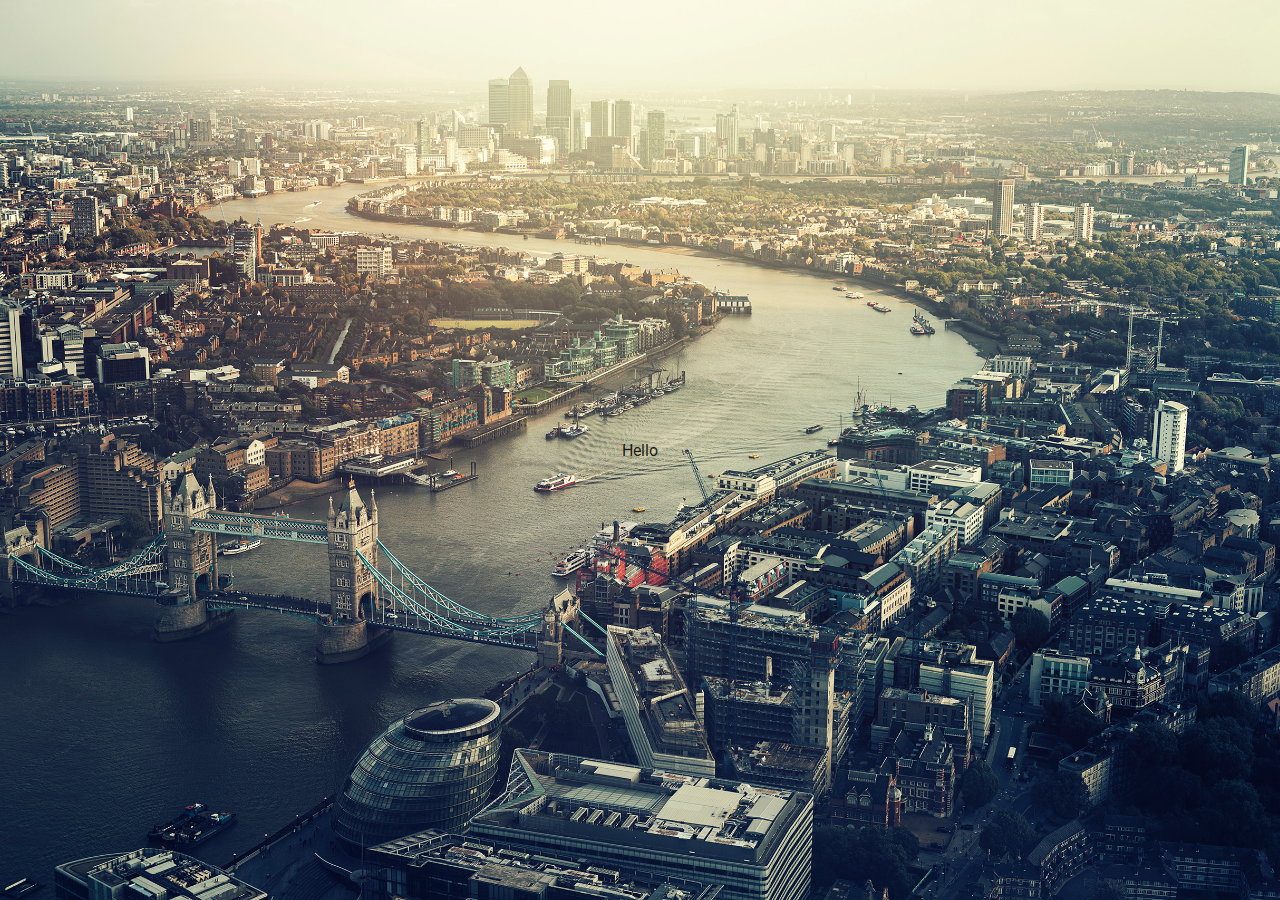
==== commit 32a095c3: "Deployment for build 51 (https://circleci.com/gh/tombull/welcometo.site/51)" ====
--- a/index.html
+++ b/index.html
@@ -1,50 +1,4 @@
-<!DOCTYPE html>
-<html lang="en" ng-app="welcomeToSite">
-  <head>
-    <title>WelcomeTo.Site</title>
-    <meta name="viewport" content="width=device-width, initial-scale=1.0, maximum-scale=1.0, user-scalable=no">
-    <!-- inject:head:js -->
-    <!-- endinject -->
-    <!-- inject:html -->
-    <!-- endinject -->
-    <link href="//fonts.googleapis.com/css?family=Roboto:400,500,400italic" rel="stylesheet" type="text/css">
-    <link href="//fonts.googleapis.com/icon?family=Material+Icons" rel="stylesheet" type="text/css">
-    <!-- bower:css -->
-    <!-- endbower -->
-    <!-- inject:css -->
-    <link rel="stylesheet" href="css/app.css">
-    <link rel="stylesheet" href="css/home/home.css">
-    <!-- endinject -->
-  </head>
-  <body>
-    <div id="outer-view" ui-view layout="column" layout-align="center center" layout-fill ng-cloak></div>
-    <!-- bower:js -->
-    <script src="pack/angular/angular.js"></script>
-    <script src="pack/angular-animate/angular-animate.js"></script>
-    <script src="pack/angular-cookies/angular-cookies.js"></script>
-    <script src="pack/angular-messages/angular-messages.js"></script>
-    <script src="pack/angular-resource/angular-resource.js"></script>
-    <script src="pack/angular-ui-router/release/angular-ui-router.js"></script>
-    <script src="pack/angular-aria/angular-aria.js"></script>
-    <script src="pack/angular-material/angular-material.js"></script>
-    <script src="pack/lodash/lodash.js"></script>
-    <script src="pack/visibilityjs/lib/visibility.core.js"></script>
-    <script src="pack/angular-ui-validate/dist/validate.js"></script>
-    <script src="pack/angular-translate/angular-translate.js"></script>
-    <script src="pack/es6-shim/es6-shim.js"></script>
-    <!-- endbower -->
-    <!-- inject:js -->
-    <script src="js/home/home-module.js"></script>
-    <script src="js/home/home-routes.js"></script>
-    <script src="js/home/home-controller.js"></script>
-    <script src="js/home/configuration.dev.config.js"></script>
-    <script src="js/app-module.js"></script>
-    <script src="js/configuration.dev.config.js"></script>
-    <script src="js/app-theme.js"></script>
-    <script src="js/app-routes.js"></script>
-    <!-- endinject -->
-    <script type="text/javascript">
-      (function () {
+<!DOCTYPE html><html lang="en" ng-app="welcomeToSite"><head><title>WelcomeTo.Site</title><meta name="viewport" content="width=device-width,initial-scale=1,maximum-scale=1,user-scalable=no"><!-- inject:head:js --><!-- endinject --><!-- inject:html --><!-- endinject --><link href="//fonts.googleapis.com/css?family=Roboto:400,500,400italic" rel="stylesheet" type="text/css"><link href="//fonts.googleapis.com/icon?family=Material+Icons" rel="stylesheet" type="text/css"><!-- bower:css --><!-- endbower --><!-- inject:css --><link rel="stylesheet" href="css/app-591878383f.css"><!-- endinject --></head><body><div id="outer-view" ui-view layout="column" layout-align="center center" layout-fill ng-cloak></div><!-- bower:js --><script src="pack/pack-5b48494d97.js"></script><!-- endbower --><!-- inject:js --><script src="js/app-42f7178a78.js"></script><!-- endinject --><script type="text/javascript">(function () {
         angular.module('welcomeToSite')
           .constant('lazyLoadJsPaths', {
             /* constants:js */
@@ -54,7 +8,4 @@
             /* constants:css */
             /* endconstants */
           });
-      }());
-    </script>
-  </body>
-</html>+      }());</script></body></html>--- a/css/app-591878383f.css
+++ b/css/app-591878383f.css
@@ -0,0 +1,2 @@
+.md-button.md-fab,.md-button.md-raised:not([disabled]),.md-shadow-bottom-z-1{-webkit-box-shadow:0 2px 5px 0 rgba(0,0,0,.26)}.md-ripple-container,.md-scroll-mask,.md-shadow{top:0;position:absolute}[layout=column],[layout=row]{-webkit-box-direction:normal}md-autocomplete,md-autocomplete md-autocomplete-wrap{display:block;overflow:visible;height:40px;position:relative}.md-chips:after,md-autocomplete button:after,md-checkbox .md-container:after,md-checkbox .md-container:before,md-checkbox.md-checked .md-icon:after{content:''}.md-button,.md-button:focus,.md-button:hover,.md-toolbar-tools a{text-decoration:none}.md-autocomplete-suggestions li:focus,.md-button,.md-button:focus,.md-chips .md-chip .md-chip-content:focus,.md-chips .md-chip-input-container input:focus,.md-chips .md-chip-input-container input:not([type]):focus,.md-chips .md-chip-input-container input[type=email]:focus,.md-chips .md-chip-input-container input[type=number]:focus,.md-chips .md-chip-input-container input[type=tel]:focus,.md-chips .md-chip-input-container input[type=url]:focus,.md-chips .md-chip-input-container input[type=text]:focus,.md-tab.md-focused,[tabindex='-1']:focus,md-autocomplete button:focus,md-autocomplete input:not(.md-input),md-bottom-sheet md-list-item,md-checkbox,md-input-container .md-input:focus,md-input-container .md-input:invalid,md-list-item .md-no-style:focus,md-list-item.md-no-proxy:focus,md-option:focus,md-radio-group:focus,md-select:focus,md-slider:focus,md-switch,md-switch .md-thumb,md-tabs-wrapper md-next-button:focus,md-tabs-wrapper md-prev-button:focus{outline:0}body,html{height:100%;color:rgba(0,0,0,.87);position:relative;-webkit-tap-highlight-color:transparent;-webkit-touch-callout:none;min-height:100%;-webkit-text-size-adjust:100%;-ms-text-size-adjust:100%;-webkit-font-smoothing:antialiased;-moz-osx-font-smoothing:grayscale}body{margin:0;padding:0}.inset{padding:10px}button.md-no-style{font-weight:400;background-color:inherit;text-align:left;border:none;padding:0;margin:0}button,input,select,textarea{vertical-align:baseline}button,html input[type=button],input[type=reset],input[type=submit]{cursor:pointer;-webkit-appearance:button}button[disabled],html input[type=button][disabled],input[type=reset][disabled],input[type=submit][disabled]{cursor:default}textarea{vertical-align:top;overflow:auto}.md-button.md-fab,.md-chips,md-checkbox .md-label,md-icon{vertical-align:middle}input[type=search]{-webkit-appearance:textfield;box-sizing:content-box;-webkit-box-sizing:content-box}input[type=search]::-webkit-search-cancel-button,input[type=search]::-webkit-search-decoration{-webkit-appearance:none}.md-visually-hidden{border:0;clip:rect(0 0 0 0);height:1px;margin:-1px;overflow:hidden;padding:0;position:absolute;text-transform:none;width:1px}.md-shadow{left:0;bottom:0;right:0;border-radius:inherit;pointer-events:none}.md-shadow-bottom-z-1{box-shadow:0 2px 5px 0 rgba(0,0,0,.26)}.md-shadow-bottom-z-2{-webkit-box-shadow:0 4px 8px 0 rgba(0,0,0,.4);box-shadow:0 4px 8px 0 rgba(0,0,0,.4)}.md-shadow-animated.md-shadow{-webkit-transition:-webkit-box-shadow .28s cubic-bezier(.4,0,.2,1);transition:-webkit-box-shadow .28s cubic-bezier(.4,0,.2,1);transition:box-shadow .28s cubic-bezier(.4,0,.2,1);transition:box-shadow .28s cubic-bezier(.4,0,.2,1),-webkit-box-shadow .28s cubic-bezier(.4,0,.2,1)}.md-ripple-container{pointer-events:none;overflow:hidden;left:0;width:100%;height:100%;-webkit-transition:all .55s cubic-bezier(.25,.8,.25,1);transition:all .55s cubic-bezier(.25,.8,.25,1)}.md-ripple{position:absolute;-webkit-transform:scale(0);-ms-transform:scale(0);transform:scale(0);-webkit-transform-origin:50% 50%;-ms-transform-origin:50% 50%;transform-origin:50% 50%;opacity:0;border-radius:50%}.md-ripple.md-ripple-placed{-webkit-transition:left 1.8s cubic-bezier(.25,.8,.25,1),top 1.8s cubic-bezier(.25,.8,.25,1),margin 1.3s cubic-bezier(.25,.8,.25,1),border 1.3s cubic-bezier(.25,.8,.25,1),width 1.3s cubic-bezier(.25,.8,.25,1),height 1.3s cubic-bezier(.25,.8,.25,1),opacity 1.3s cubic-bezier(.25,.8,.25,1),-webkit-transform 1.3s cubic-bezier(.25,.8,.25,1);transition:left 1.8s cubic-bezier(.25,.8,.25,1),top 1.8s cubic-bezier(.25,.8,.25,1),margin 1.3s cubic-bezier(.25,.8,.25,1),border 1.3s cubic-bezier(.25,.8,.25,1),width 1.3s cubic-bezier(.25,.8,.25,1),height 1.3s cubic-bezier(.25,.8,.25,1),opacity 1.3s cubic-bezier(.25,.8,.25,1),-webkit-transform 1.3s cubic-bezier(.25,.8,.25,1);transition:left 1.8s cubic-bezier(.25,.8,.25,1),top 1.8s cubic-bezier(.25,.8,.25,1),margin 1.3s cubic-bezier(.25,.8,.25,1),border 1.3s cubic-bezier(.25,.8,.25,1),width 1.3s cubic-bezier(.25,.8,.25,1),height 1.3s cubic-bezier(.25,.8,.25,1),opacity 1.3s cubic-bezier(.25,.8,.25,1),transform 1.3s cubic-bezier(.25,.8,.25,1);transition:left 1.8s cubic-bezier(.25,.8,.25,1),top 1.8s cubic-bezier(.25,.8,.25,1),margin 1.3s cubic-bezier(.25,.8,.25,1),border 1.3s cubic-bezier(.25,.8,.25,1),width 1.3s cubic-bezier(.25,.8,.25,1),height 1.3s cubic-bezier(.25,.8,.25,1),opacity 1.3s cubic-bezier(.25,.8,.25,1),transform 1.3s cubic-bezier(.25,.8,.25,1),-webkit-transform 1.3s cubic-bezier(.25,.8,.25,1)}.md-ripple.md-ripple-scaled{-webkit-transform:scale(1);-ms-transform:scale(1);transform:scale(1)}.md-ripple.md-ripple-active,.md-ripple.md-ripple-full,.md-ripple.md-ripple-visible{opacity:.2}.md-padding{padding:8px}.md-margin{margin:8px}.md-scroll-mask{background-color:transparent;right:0;bottom:0;left:0}.md-scroll-mask>.md-scroll-mask-bar{display:block;position:absolute;background-color:#fafafa;right:0;top:0;bottom:0;z-index:65;-webkit-box-shadow:inset 0 0 1px rgba(0,0,0,.3);box-shadow:inset 0 0 1px rgba(0,0,0,.3)}@media (min-width:600px){.md-padding{padding:16px}}.md-display-4{font-size:112px;font-weight:300;letter-spacing:-.010em;line-height:112px}.md-display-3{font-size:56px;font-weight:400;letter-spacing:-.005em;line-height:56px}.md-display-2{font-size:45px;font-weight:400;line-height:64px}.md-display-1{font-size:34px;font-weight:400;line-height:40px}.md-headline{font-size:24px;font-weight:400;line-height:32px}.md-title{font-size:20px;font-weight:500;letter-spacing:.005em}.md-subhead{font-size:16px;font-weight:400;letter-spacing:.010em;line-height:24px}.md-body-1,.md-body-2{font-size:14px;letter-spacing:.010em}.md-body-1{font-weight:400;line-height:20px}.md-body-2{font-weight:500;line-height:24px}.md-caption{font-size:12px;letter-spacing:.020em}button,input,select,textarea{font-size:100%}[layout]{-webkit-box-sizing:border-box;box-sizing:border-box;display:-webkit-box;display:-webkit-flex;display:-moz-flex;display:-ms-flexbox;display:flex}[layout=column]{-webkit-box-orient:vertical;-ms-flex-direction:column;flex-direction:column;-webkit-flex-direction:column}[layout=row]{-webkit-box-orient:horizontal;-ms-flex-direction:row;flex-direction:row;-webkit-flex-direction:row}[layout-padding]>[flex-lt-md],[layout-padding]>[flex-sm]{padding:4px}[layout-padding],[layout-padding]>[flex-gt-sm],[layout-padding]>[flex-lt-lg],[layout-padding]>[flex-md],[layout-padding]>[flex]{padding:8px}[layout-padding]>[flex-gt-md],[layout-padding]>[flex-lg]{padding:16px}[layout-margin]>[flex-lt-md],[layout-margin]>[flex-sm]{margin:4px}[layout-margin],[layout-margin]>[flex-gt-sm],[layout-margin]>[flex-lt-lg],[layout-margin]>[flex-md],[layout-margin]>[flex]{margin:8px}[layout-margin]>[flex-gt-md],[layout-margin]>[flex-lg]{margin:16px}[layout-wrap]{-webkit-flex-wrap:wrap;-ms-flex-wrap:wrap;flex-wrap:wrap}[layout-fill]{margin:0;min-height:100%;width:100%}@-moz-document url-prefix(){[layout-fill]{margin:0;width:100%;min-height:auto;height:inherit}}[flex]{-webkit-box-sizing:border-box;box-sizing:border-box;-webkit-box-flex:1;-webkit-flex:1;-ms-flex:1;flex:1}[flex="0"]{-webkit-box-flex:0;-webkit-flex:0 0 0%;-ms-flex:0 0 0%;flex:0 0 0%}[layout=row]>[flex="0"]{max-width:0}[layout=column]>[flex="0"]{max-height:0%}[flex="5"]{-webkit-box-flex:0;-webkit-flex:0 0 5%;-ms-flex:0 0 5%;flex:0 0 5%}[layout=row]>[flex="5"]{max-width:5%}[layout=column]>[flex="5"]{max-height:5%}[flex="10"]{-webkit-box-flex:0;-webkit-flex:0 0 10%;-ms-flex:0 0 10%;flex:0 0 10%}[layout=row]>[flex="10"]{max-width:10%}[layout=column]>[flex="10"]{max-height:10%}[flex="15"]{-webkit-box-flex:0;-webkit-flex:0 0 15%;-ms-flex:0 0 15%;flex:0 0 15%}[layout=row]>[flex="15"]{max-width:15%}[layout=column]>[flex="15"]{max-height:15%}[flex="20"]{-webkit-box-flex:0;-webkit-flex:0 0 20%;-ms-flex:0 0 20%;flex:0 0 20%}[layout=row]>[flex="20"]{max-width:20%}[layout=column]>[flex="20"]{max-height:20%}[flex="25"]{-webkit-box-flex:0;-webkit-flex:0 0 25%;-ms-flex:0 0 25%;flex:0 0 25%}[layout=row]>[flex="25"]{max-width:25%}[layout=column]>[flex="25"]{max-height:25%}[flex="30"]{-webkit-box-flex:0;-webkit-flex:0 0 30%;-ms-flex:0 0 30%;flex:0 0 30%}[layout=row]>[flex="30"]{max-width:30%}[layout=column]>[flex="30"]{max-height:30%}[flex="35"]{-webkit-box-flex:0;-webkit-flex:0 0 35%;-ms-flex:0 0 35%;flex:0 0 35%}[layout=row]>[flex="35"]{max-width:35%}[layout=column]>[flex="35"]{max-height:35%}[flex="40"]{-webkit-box-flex:0;-webkit-flex:0 0 40%;-ms-flex:0 0 40%;flex:0 0 40%}[layout=row]>[flex="40"]{max-width:40%}[layout=column]>[flex="40"]{max-height:40%}[flex="45"]{-webkit-box-flex:0;-webkit-flex:0 0 45%;-ms-flex:0 0 45%;flex:0 0 45%}[layout=row]>[flex="45"]{max-width:45%}[layout=column]>[flex="45"]{max-height:45%}[flex="50"]{-webkit-box-flex:0;-webkit-flex:0 0 50%;-ms-flex:0 0 50%;flex:0 0 50%}[layout=row]>[flex="50"]{max-width:50%}[layout=column]>[flex="50"]{max-height:50%}[flex="55"]{-webkit-box-flex:0;-webkit-flex:0 0 55%;-ms-flex:0 0 55%;flex:0 0 55%}[layout=row]>[flex="55"]{max-width:55%}[layout=column]>[flex="55"]{max-height:55%}[flex="60"]{-webkit-box-flex:0;-webkit-flex:0 0 60%;-ms-flex:0 0 60%;flex:0 0 60%}[layout=row]>[flex="60"]{max-width:60%}[layout=column]>[flex="60"]{max-height:60%}[flex="65"]{-webkit-box-flex:0;-webkit-flex:0 0 65%;-ms-flex:0 0 65%;flex:0 0 65%}[layout=row]>[flex="65"]{max-width:65%}[layout=column]>[flex="65"]{max-height:65%}[flex="70"]{-webkit-box-flex:0;-webkit-flex:0 0 70%;-ms-flex:0 0 70%;flex:0 0 70%}[layout=row]>[flex="70"]{max-width:70%}[layout=column]>[flex="70"]{max-height:70%}[flex="75"]{-webkit-box-flex:0;-webkit-flex:0 0 75%;-ms-flex:0 0 75%;flex:0 0 75%}[layout=row]>[flex="75"]{max-width:75%}[layout=column]>[flex="75"]{max-height:75%}[flex="80"]{-webkit-box-flex:0;-webkit-flex:0 0 80%;-ms-flex:0 0 80%;flex:0 0 80%}[layout=row]>[flex="80"]{max-width:80%}[layout=column]>[flex="80"]{max-height:80%}[flex="85"]{-webkit-box-flex:0;-webkit-flex:0 0 85%;-ms-flex:0 0 85%;flex:0 0 85%}[layout=row]>[flex="85"]{max-width:85%}[layout=column]>[flex="85"]{max-height:85%}[flex="90"]{-webkit-box-flex:0;-webkit-flex:0 0 90%;-ms-flex:0 0 90%;flex:0 0 90%}[layout=row]>[flex="90"]{max-width:90%}[layout=column]>[flex="90"]{max-height:90%}[flex="95"]{-webkit-box-flex:0;-webkit-flex:0 0 95%;-ms-flex:0 0 95%;flex:0 0 95%}[layout=row]>[flex="95"]{max-width:95%}[layout=column]>[flex="95"]{max-height:95%}.md-dialog-is-showing,[layout=column]>[flex="100"]{max-height:100%}[flex="100"]{-webkit-box-flex:0;-webkit-flex:0 0 100%;-ms-flex:0 0 100%;flex:0 0 100%}[layout=row]>[flex="100"]{max-width:100%}[flex="33"],[flex="34"]{-webkit-box-flex:0;-webkit-flex:0 0 33.33%;-ms-flex:0 0 33.33%;flex:0 0 33.33%}[flex="66"],[flex="67"]{-webkit-box-flex:0;-webkit-flex:0 0 66.66%;-ms-flex:0 0 66.66%;flex:0 0 66.66%}[layout=row]>[flex="33"],[layout=row]>[flex="34"]{max-width:33.33%}[layout=row]>[flex="66"],[layout=row]>[flex="67"]{max-width:66.66%}[layout=column]>[flex="33"],[layout=column]>[flex="34"]{max-height:33.33%}[layout=column]>[flex="66"],[layout=column]>[flex="67"]{max-height:66.66%}[layout-align=center],[layout-align="center center"],[layout-align="center start"],[layout-align="center end"]{-webkit-box-pack:center;-webkit-justify-content:center;-ms-flex-pack:center;justify-content:center}[layout-align=end],[layout-align="end center"],[layout-align="end start"],[layout-align="end end"]{-webkit-box-pack:end;-webkit-justify-content:flex-end;-ms-flex-pack:end;justify-content:flex-end}[layout-align=space-around],[layout-align="space-around center"],[layout-align="space-around start"],[layout-align="space-around end"]{-webkit-justify-content:space-around;-ms-flex-pack:distribute;justify-content:space-around}[layout-align=space-between],[layout-align="space-between center"],[layout-align="space-between start"],[layout-align="space-between end"]{-webkit-box-pack:justify;-webkit-justify-content:space-between;-ms-flex-pack:justify;justify-content:space-between}[layout-align="center center"],[layout-align="end center"],[layout-align="space-around center"],[layout-align="space-between center"],[layout-align="start center"]{-webkit-box-align:center;-webkit-align-items:center;-ms-flex-align:center;align-items:center}[layout-align="center start"],[layout-align="end start"],[layout-align="space-around start"],[layout-align="space-between start"],[layout-align="start start"]{-webkit-box-align:start;-webkit-align-items:flex-start;-ms-flex-align:start;align-items:flex-start}[layout-align="center end"],[layout-align="end end"],[layout-align="space-around end"],[layout-align="space-between end"],[layout-align="start end"]{-webkit-box-align:end;-webkit-align-items:flex-end;-ms-flex-align:end;align-items:flex-end}[flex-order="0"]{-webkit-box-ordinal-group:1;-webkit-order:0;-ms-flex-order:0;order:0}[flex-order="1"]{-webkit-box-ordinal-group:2;-webkit-order:1;-ms-flex-order:1;order:1}[flex-order="2"]{-webkit-box-ordinal-group:3;-webkit-order:2;-ms-flex-order:2;order:2}[flex-order="3"]{-webkit-box-ordinal-group:4;-webkit-order:3;-ms-flex-order:3;order:3}[flex-order="4"]{-webkit-box-ordinal-group:5;-webkit-order:4;-ms-flex-order:4;order:4}[flex-order="5"]{-webkit-box-ordinal-group:6;-webkit-order:5;-ms-flex-order:5;order:5}[flex-order="6"]{-webkit-box-ordinal-group:7;-webkit-order:6;-ms-flex-order:6;order:6}[flex-order="7"]{-webkit-box-ordinal-group:8;-webkit-order:7;-ms-flex-order:7;order:7}[flex-order="8"]{-webkit-box-ordinal-group:9;-webkit-order:8;-ms-flex-order:8;order:8}[flex-order="9"]{-webkit-box-ordinal-group:10;-webkit-order:9;-ms-flex-order:9;order:9}[offset="5"]{margin-left:5%}[offset="10"]{margin-left:10%}[offset="15"]{margin-left:15%}[offset="20"]{margin-left:20%}[offset="25"]{margin-left:25%}[offset="30"]{margin-left:30%}[offset="35"]{margin-left:35%}[offset="40"]{margin-left:40%}[offset="45"]{margin-left:45%}[offset="50"]{margin-left:50%}[offset="55"]{margin-left:55%}[offset="60"]{margin-left:60%}[offset="65"]{margin-left:65%}[offset="70"]{margin-left:70%}[offset="75"]{margin-left:75%}[offset="80"]{margin-left:80%}[offset="85"]{margin-left:85%}[offset="90"]{margin-left:90%}[offset="95"]{margin-left:95%}[offset="33"],[offset="34"]{margin-left:33.33%}[offset="66"],[offset="67"]{margin-left:66.66%}@media (max-width:599px){[hide-sm]:not([show-sm]):not([show]),[hide]:not([show-sm]):not([show]){display:none}[flex-order-sm="0"]{-webkit-box-ordinal-group:1;-webkit-order:0;-ms-flex-order:0;order:0}[flex-order-sm="1"]{-webkit-box-ordinal-group:2;-webkit-order:1;-ms-flex-order:1;order:1}[flex-order-sm="2"]{-webkit-box-ordinal-group:3;-webkit-order:2;-ms-flex-order:2;order:2}[flex-order-sm="3"]{-webkit-box-ordinal-group:4;-webkit-order:3;-ms-flex-order:3;order:3}[flex-order-sm="4"]{-webkit-box-ordinal-group:5;-webkit-order:4;-ms-flex-order:4;order:4}[flex-order-sm="5"]{-webkit-box-ordinal-group:6;-webkit-order:5;-ms-flex-order:5;order:5}[flex-order-sm="6"]{-webkit-box-ordinal-group:7;-webkit-order:6;-ms-flex-order:6;order:6}[flex-order-sm="7"]{-webkit-box-ordinal-group:8;-webkit-order:7;-ms-flex-order:7;order:7}[flex-order-sm="8"]{-webkit-box-ordinal-group:9;-webkit-order:8;-ms-flex-order:8;order:8}[flex-order-sm="9"]{-webkit-box-ordinal-group:10;-webkit-order:9;-ms-flex-order:9;order:9}[layout-align-sm=center],[layout-align-sm="center center"],[layout-align-sm="center start"],[layout-align-sm="center end"]{-webkit-box-pack:center;-webkit-justify-content:center;-ms-flex-pack:center;justify-content:center}[layout-align-sm=end],[layout-align-sm="end center"],[layout-align-sm="end start"],[layout-align-sm="end end"]{-webkit-box-pack:end;-webkit-justify-content:flex-end;-ms-flex-pack:end;justify-content:flex-end}[layout-align-sm=space-around],[layout-align-sm="space-around center"],[layout-align-sm="space-around start"],[layout-align-sm="space-around end"]{-webkit-justify-content:space-around;-ms-flex-pack:distribute;justify-content:space-around}[layout-align-sm=space-between],[layout-align-sm="space-between center"],[layout-align-sm="space-between start"],[layout-align-sm="space-between end"]{-webkit-box-pack:justify;-webkit-justify-content:space-between;-ms-flex-pack:justify;justify-content:space-between}[layout-align-sm="center center"],[layout-align-sm="end center"],[layout-align-sm="space-around center"],[layout-align-sm="space-between center"],[layout-align-sm="start center"]{-webkit-box-align:center;-webkit-align-items:center;-ms-flex-align:center;align-items:center}[layout-align-sm="center start"],[layout-align-sm="end start"],[layout-align-sm="space-around start"],[layout-align-sm="space-between start"],[layout-align-sm="start start"]{-webkit-box-align:start;-webkit-align-items:flex-start;-ms-flex-align:start;align-items:flex-start}[layout-align-sm="center end"],[layout-align-sm="end end"],[layout-align-sm="space-around end"],[layout-align-sm="space-between end"],[layout-align-sm="start end"]{-webkit-box-align:end;-webkit-align-items:flex-end;-ms-flex-align:end;align-items:flex-end}[layout-sm]{-webkit-box-sizing:border-box;box-sizing:border-box;display:-webkit-box;display:-webkit-flex;display:-moz-flex;display:-ms-flexbox;display:flex}[layout-sm=column]{-webkit-box-orient:vertical;-webkit-box-direction:normal;-webkit-flex-direction:column;-ms-flex-direction:column;flex-direction:column}[layout-sm=row]{-webkit-box-orient:horizontal;-webkit-box-direction:normal;-webkit-flex-direction:row;-ms-flex-direction:row;flex-direction:row}[offset-sm="5"]{margin-left:5%}[offset-sm="10"]{margin-left:10%}[offset-sm="15"]{margin-left:15%}[offset-sm="20"]{margin-left:20%}[offset-sm="25"]{margin-left:25%}[offset-sm="30"]{margin-left:30%}[offset-sm="35"]{margin-left:35%}[offset-sm="40"]{margin-left:40%}[offset-sm="45"]{margin-left:45%}[offset-sm="50"]{margin-left:50%}[offset-sm="55"]{margin-left:55%}[offset-sm="60"]{margin-left:60%}[offset-sm="65"]{margin-left:65%}[offset-sm="70"]{margin-left:70%}[offset-sm="75"]{margin-left:75%}[offset-sm="80"]{margin-left:80%}[offset-sm="85"]{margin-left:85%}[offset-sm="90"]{margin-left:90%}[offset-sm="95"]{margin-left:95%}[offset-sm="33"],[offset-sm="34"]{margin-left:33.33%}[offset-sm="66"],[offset-sm="67"]{margin-left:66.66%}[flex-sm]{-webkit-box-sizing:border-box;box-sizing:border-box;-webkit-box-flex:1;-webkit-flex:1;-ms-flex:1;flex:1}[flex-sm="0"]{-webkit-box-flex:0;-webkit-flex:0 0 0%;-ms-flex:0 0 0%;flex:0 0 0%}[layout=row]>[flex-sm="0"]{max-width:0}[layout=column]>[flex-sm="0"]{max-height:0%}[flex-sm="5"]{-webkit-box-flex:0;-webkit-flex:0 0 5%;-ms-flex:0 0 5%;flex:0 0 5%}[layout=row]>[flex-sm="5"]{max-width:5%}[layout=column]>[flex-sm="5"]{max-height:5%}[flex-sm="10"]{-webkit-box-flex:0;-webkit-flex:0 0 10%;-ms-flex:0 0 10%;flex:0 0 10%}[layout=row]>[flex-sm="10"]{max-width:10%}[layout=column]>[flex-sm="10"]{max-height:10%}[flex-sm="15"]{-webkit-box-flex:0;-webkit-flex:0 0 15%;-ms-flex:0 0 15%;flex:0 0 15%}[layout=row]>[flex-sm="15"]{max-width:15%}[layout=column]>[flex-sm="15"]{max-height:15%}[flex-sm="20"]{-webkit-box-flex:0;-webkit-flex:0 0 20%;-ms-flex:0 0 20%;flex:0 0 20%}[layout=row]>[flex-sm="20"]{max-width:20%}[layout=column]>[flex-sm="20"]{max-height:20%}[flex-sm="25"]{-webkit-box-flex:0;-webkit-flex:0 0 25%;-ms-flex:0 0 25%;flex:0 0 25%}[layout=row]>[flex-sm="25"]{max-width:25%}[layout=column]>[flex-sm="25"]{max-height:25%}[flex-sm="30"]{-webkit-box-flex:0;-webkit-flex:0 0 30%;-ms-flex:0 0 30%;flex:0 0 30%}[layout=row]>[flex-sm="30"]{max-width:30%}[layout=column]>[flex-sm="30"]{max-height:30%}[flex-sm="35"]{-webkit-box-flex:0;-webkit-flex:0 0 35%;-ms-flex:0 0 35%;flex:0 0 35%}[layout=row]>[flex-sm="35"]{max-width:35%}[layout=column]>[flex-sm="35"]{max-height:35%}[flex-sm="40"]{-webkit-box-flex:0;-webkit-flex:0 0 40%;-ms-flex:0 0 40%;flex:0 0 40%}[layout=row]>[flex-sm="40"]{max-width:40%}[layout=column]>[flex-sm="40"]{max-height:40%}[flex-sm="45"]{-webkit-box-flex:0;-webkit-flex:0 0 45%;-ms-flex:0 0 45%;flex:0 0 45%}[layout=row]>[flex-sm="45"]{max-width:45%}[layout=column]>[flex-sm="45"]{max-height:45%}[flex-sm="50"]{-webkit-box-flex:0;-webkit-flex:0 0 50%;-ms-flex:0 0 50%;flex:0 0 50%}[layout=row]>[flex-sm="50"]{max-width:50%}[layout=column]>[flex-sm="50"]{max-height:50%}[flex-sm="55"]{-webkit-box-flex:0;-webkit-flex:0 0 55%;-ms-flex:0 0 55%;flex:0 0 55%}[layout=row]>[flex-sm="55"]{max-width:55%}[layout=column]>[flex-sm="55"]{max-height:55%}[flex-sm="60"]{-webkit-box-flex:0;-webkit-flex:0 0 60%;-ms-flex:0 0 60%;flex:0 0 60%}[layout=row]>[flex-sm="60"]{max-width:60%}[layout=column]>[flex-sm="60"]{max-height:60%}[flex-sm="65"]{-webkit-box-flex:0;-webkit-flex:0 0 65%;-ms-flex:0 0 65%;flex:0 0 65%}[layout=row]>[flex-sm="65"]{max-width:65%}[layout=column]>[flex-sm="65"]{max-height:65%}[flex-sm="70"]{-webkit-box-flex:0;-webkit-flex:0 0 70%;-ms-flex:0 0 70%;flex:0 0 70%}[layout=row]>[flex-sm="70"]{max-width:70%}[layout=column]>[flex-sm="70"]{max-height:70%}[flex-sm="75"]{-webkit-box-flex:0;-webkit-flex:0 0 75%;-ms-flex:0 0 75%;flex:0 0 75%}[layout=row]>[flex-sm="75"]{max-width:75%}[layout=column]>[flex-sm="75"]{max-height:75%}[flex-sm="80"]{-webkit-box-flex:0;-webkit-flex:0 0 80%;-ms-flex:0 0 80%;flex:0 0 80%}[layout=row]>[flex-sm="80"]{max-width:80%}[layout=column]>[flex-sm="80"]{max-height:80%}[flex-sm="85"]{-webkit-box-flex:0;-webkit-flex:0 0 85%;-ms-flex:0 0 85%;flex:0 0 85%}[layout=row]>[flex-sm="85"]{max-width:85%}[layout=column]>[flex-sm="85"]{max-height:85%}[flex-sm="90"]{-webkit-box-flex:0;-webkit-flex:0 0 90%;-ms-flex:0 0 90%;flex:0 0 90%}[layout=row]>[flex-sm="90"]{max-width:90%}[layout=column]>[flex-sm="90"]{max-height:90%}[flex-sm="95"]{-webkit-box-flex:0;-webkit-flex:0 0 95%;-ms-flex:0 0 95%;flex:0 0 95%}[layout=row]>[flex-sm="95"]{max-width:95%}[layout=column]>[flex-sm="95"]{max-height:95%}[flex-sm="100"]{-webkit-box-flex:0;-webkit-flex:0 0 100%;-ms-flex:0 0 100%;flex:0 0 100%}[layout=row]>[flex-sm="100"]{max-width:100%}[layout=column]>[flex-sm="100"]{max-height:100%}[flex-sm="33"],[flex-sm="34"]{-webkit-box-flex:0;-webkit-flex:0 0 33.33%;-ms-flex:0 0 33.33%;flex:0 0 33.33%}[flex-sm="66"],[flex-sm="67"]{-webkit-box-flex:0;-webkit-flex:0 0 66.66%;-ms-flex:0 0 66.66%;flex:0 0 66.66%}[layout=row]>[flex-sm="33"],[layout=row]>[flex-sm="34"]{max-width:33.33%}[layout=row]>[flex-sm="66"],[layout=row]>[flex-sm="67"]{max-width:66.66%}[layout=column]>[flex-sm="33"],[layout=column]>[flex-sm="34"]{max-height:33.33%}[layout=column]>[flex-sm="66"],[layout=column]>[flex-sm="67"]{max-height:66.66%}}@media (min-width:600px){[flex-order-gt-sm="0"]{-webkit-box-ordinal-group:1;-webkit-order:0;-ms-flex-order:0;order:0}[flex-order-gt-sm="1"]{-webkit-box-ordinal-group:2;-webkit-order:1;-ms-flex-order:1;order:1}[flex-order-gt-sm="2"]{-webkit-box-ordinal-group:3;-webkit-order:2;-ms-flex-order:2;order:2}[flex-order-gt-sm="3"]{-webkit-box-ordinal-group:4;-webkit-order:3;-ms-flex-order:3;order:3}[flex-order-gt-sm="4"]{-webkit-box-ordinal-group:5;-webkit-order:4;-ms-flex-order:4;order:4}[flex-order-gt-sm="5"]{-webkit-box-ordinal-group:6;-webkit-order:5;-ms-flex-order:5;order:5}[flex-order-gt-sm="6"]{-webkit-box-ordinal-group:7;-webkit-order:6;-ms-flex-order:6;order:6}[flex-order-gt-sm="7"]{-webkit-box-ordinal-group:8;-webkit-order:7;-ms-flex-order:7;order:7}[flex-order-gt-sm="8"]{-webkit-box-ordinal-group:9;-webkit-order:8;-ms-flex-order:8;order:8}[flex-order-gt-sm="9"]{-webkit-box-ordinal-group:10;-webkit-order:9;-ms-flex-order:9;order:9}[layout-align-gt-sm=center],[layout-align-gt-sm="center center"],[layout-align-gt-sm="center start"],[layout-align-gt-sm="center end"]{-webkit-box-pack:center;-webkit-justify-content:center;-ms-flex-pack:center;justify-content:center}[layout-align-gt-sm=end],[layout-align-gt-sm="end center"],[layout-align-gt-sm="end start"],[layout-align-gt-sm="end end"]{-webkit-box-pack:end;-webkit-justify-content:flex-end;-ms-flex-pack:end;justify-content:flex-end}[layout-align-gt-sm=space-around],[layout-align-gt-sm="space-around center"],[layout-align-gt-sm="space-around start"],[layout-align-gt-sm="space-around end"]{-webkit-justify-content:space-around;-ms-flex-pack:distribute;justify-content:space-around}[layout-align-gt-sm=space-between],[layout-align-gt-sm="space-between center"],[layout-align-gt-sm="space-between start"],[layout-align-gt-sm="space-between end"]{-webkit-box-pack:justify;-webkit-justify-content:space-between;-ms-flex-pack:justify;justify-content:space-between}[layout-align-gt-sm="center center"],[layout-align-gt-sm="end center"],[layout-align-gt-sm="space-around center"],[layout-align-gt-sm="space-between center"],[layout-align-gt-sm="start center"]{-webkit-box-align:center;-webkit-align-items:center;-ms-flex-align:center;align-items:center}[layout-align-gt-sm="center start"],[layout-align-gt-sm="end start"],[layout-align-gt-sm="space-around start"],[layout-align-gt-sm="space-between start"],[layout-align-gt-sm="start start"]{-webkit-box-align:start;-webkit-align-items:flex-start;-ms-flex-align:start;align-items:flex-start}[layout-align-gt-sm="center end"],[layout-align-gt-sm="end end"],[layout-align-gt-sm="space-around end"],[layout-align-gt-sm="space-between end"],[layout-align-gt-sm="start end"]{-webkit-box-align:end;-webkit-align-items:flex-end;-ms-flex-align:end;align-items:flex-end}[layout-gt-sm]{-webkit-box-sizing:border-box;box-sizing:border-box;display:-webkit-box;display:-webkit-flex;display:-moz-flex;display:-ms-flexbox;display:flex}[layout-gt-sm=column]{-webkit-box-orient:vertical;-webkit-box-direction:normal;-webkit-flex-direction:column;-ms-flex-direction:column;flex-direction:column}[layout-gt-sm=row]{-webkit-box-orient:horizontal;-webkit-box-direction:normal;-webkit-flex-direction:row;-ms-flex-direction:row;flex-direction:row}[offset-gt-sm="5"]{margin-left:5%}[offset-gt-sm="10"]{margin-left:10%}[offset-gt-sm="15"]{margin-left:15%}[offset-gt-sm="20"]{margin-left:20%}[offset-gt-sm="25"]{margin-left:25%}[offset-gt-sm="30"]{margin-left:30%}[offset-gt-sm="35"]{margin-left:35%}[offset-gt-sm="40"]{margin-left:40%}[offset-gt-sm="45"]{margin-left:45%}[offset-gt-sm="50"]{margin-left:50%}[offset-gt-sm="55"]{margin-left:55%}[offset-gt-sm="60"]{margin-left:60%}[offset-gt-sm="65"]{margin-left:65%}[offset-gt-sm="70"]{margin-left:70%}[offset-gt-sm="75"]{margin-left:75%}[offset-gt-sm="80"]{margin-left:80%}[offset-gt-sm="85"]{margin-left:85%}[offset-gt-sm="90"]{margin-left:90%}[offset-gt-sm="95"]{margin-left:95%}[offset-gt-sm="33"],[offset-gt-sm="34"]{margin-left:33.33%}[offset-gt-sm="66"],[offset-gt-sm="67"]{margin-left:66.66%}[flex-gt-sm]{-webkit-box-sizing:border-box;box-sizing:border-box;-webkit-box-flex:1;-webkit-flex:1;-ms-flex:1;flex:1}[flex-gt-sm="0"]{-webkit-box-flex:0;-webkit-flex:0 0 0%;-ms-flex:0 0 0%;flex:0 0 0%}[layout=row]>[flex-gt-sm="0"]{max-width:0}[layout=column]>[flex-gt-sm="0"]{max-height:0%}[flex-gt-sm="5"]{-webkit-box-flex:0;-webkit-flex:0 0 5%;-ms-flex:0 0 5%;flex:0 0 5%}[layout=row]>[flex-gt-sm="5"]{max-width:5%}[layout=column]>[flex-gt-sm="5"]{max-height:5%}[flex-gt-sm="10"]{-webkit-box-flex:0;-webkit-flex:0 0 10%;-ms-flex:0 0 10%;flex:0 0 10%}[layout=row]>[flex-gt-sm="10"]{max-width:10%}[layout=column]>[flex-gt-sm="10"]{max-height:10%}[flex-gt-sm="15"]{-webkit-box-flex:0;-webkit-flex:0 0 15%;-ms-flex:0 0 15%;flex:0 0 15%}[layout=row]>[flex-gt-sm="15"]{max-width:15%}[layout=column]>[flex-gt-sm="15"]{max-height:15%}[flex-gt-sm="20"]{-webkit-box-flex:0;-webkit-flex:0 0 20%;-ms-flex:0 0 20%;flex:0 0 20%}[layout=row]>[flex-gt-sm="20"]{max-width:20%}[layout=column]>[flex-gt-sm="20"]{max-height:20%}[flex-gt-sm="25"]{-webkit-box-flex:0;-webkit-flex:0 0 25%;-ms-flex:0 0 25%;flex:0 0 25%}[layout=row]>[flex-gt-sm="25"]{max-width:25%}[layout=column]>[flex-gt-sm="25"]{max-height:25%}[flex-gt-sm="30"]{-webkit-box-flex:0;-webkit-flex:0 0 30%;-ms-flex:0 0 30%;flex:0 0 30%}[layout=row]>[flex-gt-sm="30"]{max-width:30%}[layout=column]>[flex-gt-sm="30"]{max-height:30%}[flex-gt-sm="35"]{-webkit-box-flex:0;-webkit-flex:0 0 35%;-ms-flex:0 0 35%;flex:0 0 35%}[layout=row]>[flex-gt-sm="35"]{max-width:35%}[layout=column]>[flex-gt-sm="35"]{max-height:35%}[flex-gt-sm="40"]{-webkit-box-flex:0;-webkit-flex:0 0 40%;-ms-flex:0 0 40%;flex:0 0 40%}[layout=row]>[flex-gt-sm="40"]{max-width:40%}[layout=column]>[flex-gt-sm="40"]{max-height:40%}[flex-gt-sm="45"]{-webkit-box-flex:0;-webkit-flex:0 0 45%;-ms-flex:0 0 45%;flex:0 0 45%}[layout=row]>[flex-gt-sm="45"]{max-width:45%}[layout=column]>[flex-gt-sm="45"]{max-height:45%}[flex-gt-sm="50"]{-webkit-box-flex:0;-webkit-flex:0 0 50%;-ms-flex:0 0 50%;flex:0 0 50%}[layout=row]>[flex-gt-sm="50"]{max-width:50%}[layout=column]>[flex-gt-sm="50"]{max-height:50%}[flex-gt-sm="55"]{-webkit-box-flex:0;-webkit-flex:0 0 55%;-ms-flex:0 0 55%;flex:0 0 55%}[layout=row]>[flex-gt-sm="55"]{max-width:55%}[layout=column]>[flex-gt-sm="55"]{max-height:55%}[flex-gt-sm="60"]{-webkit-box-flex:0;-webkit-flex:0 0 60%;-ms-flex:0 0 60%;flex:0 0 60%}[layout=row]>[flex-gt-sm="60"]{max-width:60%}[layout=column]>[flex-gt-sm="60"]{max-height:60%}[flex-gt-sm="65"]{-webkit-box-flex:0;-webkit-flex:0 0 65%;-ms-flex:0 0 65%;flex:0 0 65%}[layout=row]>[flex-gt-sm="65"]{max-width:65%}[layout=column]>[flex-gt-sm="65"]{max-height:65%}[flex-gt-sm="70"]{-webkit-box-flex:0;-webkit-flex:0 0 70%;-ms-flex:0 0 70%;flex:0 0 70%}[layout=row]>[flex-gt-sm="70"]{max-width:70%}[layout=column]>[flex-gt-sm="70"]{max-height:70%}[flex-gt-sm="75"]{-webkit-box-flex:0;-webkit-flex:0 0 75%;-ms-flex:0 0 75%;flex:0 0 75%}[layout=row]>[flex-gt-sm="75"]{max-width:75%}[layout=column]>[flex-gt-sm="75"]{max-height:75%}[flex-gt-sm="80"]{-webkit-box-flex:0;-webkit-flex:0 0 80%;-ms-flex:0 0 80%;flex:0 0 80%}[layout=row]>[flex-gt-sm="80"]{max-width:80%}[layout=column]>[flex-gt-sm="80"]{max-height:80%}[flex-gt-sm="85"]{-webkit-box-flex:0;-webkit-flex:0 0 85%;-ms-flex:0 0 85%;flex:0 0 85%}[layout=row]>[flex-gt-sm="85"]{max-width:85%}[layout=column]>[flex-gt-sm="85"]{max-height:85%}[flex-gt-sm="90"]{-webkit-box-flex:0;-webkit-flex:0 0 90%;-ms-flex:0 0 90%;flex:0 0 90%}[layout=row]>[flex-gt-sm="90"]{max-width:90%}[layout=column]>[flex-gt-sm="90"]{max-height:90%}[flex-gt-sm="95"]{-webkit-box-flex:0;-webkit-flex:0 0 95%;-ms-flex:0 0 95%;flex:0 0 95%}[layout=row]>[flex-gt-sm="95"]{max-width:95%}[layout=column]>[flex-gt-sm="95"]{max-height:95%}[flex-gt-sm="100"]{-webkit-box-flex:0;-webkit-flex:0 0 100%;-ms-flex:0 0 100%;flex:0 0 100%}[layout=row]>[flex-gt-sm="100"]{max-width:100%}[layout=column]>[flex-gt-sm="100"]{max-height:100%}[flex-gt-sm="33"],[flex-gt-sm="34"]{-webkit-box-flex:0;-webkit-flex:0 0 33.33%;-ms-flex:0 0 33.33%;flex:0 0 33.33%}[flex-gt-sm="66"],[flex-gt-sm="67"]{-webkit-box-flex:0;-webkit-flex:0 0 66.66%;-ms-flex:0 0 66.66%;flex:0 0 66.66%}[layout=row]>[flex-gt-sm="33"],[layout=row]>[flex-gt-sm="34"]{max-width:33.33%}[layout=row]>[flex-gt-sm="66"],[layout=row]>[flex-gt-sm="67"]{max-width:66.66%}[layout=column]>[flex-gt-sm="33"],[layout=column]>[flex-gt-sm="34"]{max-height:33.33%}[layout=column]>[flex-gt-sm="66"],[layout=column]>[flex-gt-sm="67"]{max-height:66.66%}}@media (min-width:600px) and (max-width:959px){[hide-gt-sm]:not([show-gt-sm]):not([show-md]):not([show]),[hide-md]:not([show-md]):not([show]),[hide]:not([show-gt-sm]):not([show-md]):not([show]){display:none}[flex-order-md="0"]{-webkit-box-ordinal-group:1;-webkit-order:0;-ms-flex-order:0;order:0}[flex-order-md="1"]{-webkit-box-ordinal-group:2;-webkit-order:1;-ms-flex-order:1;order:1}[flex-order-md="2"]{-webkit-box-ordinal-group:3;-webkit-order:2;-ms-flex-order:2;order:2}[flex-order-md="3"]{-webkit-box-ordinal-group:4;-webkit-order:3;-ms-flex-order:3;order:3}[flex-order-md="4"]{-webkit-box-ordinal-group:5;-webkit-order:4;-ms-flex-order:4;order:4}[flex-order-md="5"]{-webkit-box-ordinal-group:6;-webkit-order:5;-ms-flex-order:5;order:5}[flex-order-md="6"]{-webkit-box-ordinal-group:7;-webkit-order:6;-ms-flex-order:6;order:6}[flex-order-md="7"]{-webkit-box-ordinal-group:8;-webkit-order:7;-ms-flex-order:7;order:7}[flex-order-md="8"]{-webkit-box-ordinal-group:9;-webkit-order:8;-ms-flex-order:8;order:8}[flex-order-md="9"]{-webkit-box-ordinal-group:10;-webkit-order:9;-ms-flex-order:9;order:9}[layout-align-md=center],[layout-align-md="center center"],[layout-align-md="center start"],[layout-align-md="center end"]{-webkit-box-pack:center;-webkit-justify-content:center;-ms-flex-pack:center;justify-content:center}[layout-align-md=end],[layout-align-md="end center"],[layout-align-md="end start"],[layout-align-md="end end"]{-webkit-box-pack:end;-webkit-justify-content:flex-end;-ms-flex-pack:end;justify-content:flex-end}[layout-align-md=space-around],[layout-align-md="space-around center"],[layout-align-md="space-around start"],[layout-align-md="space-around end"]{-webkit-justify-content:space-around;-ms-flex-pack:distribute;justify-content:space-around}[layout-align-md=space-between],[layout-align-md="space-between center"],[layout-align-md="space-between start"],[layout-align-md="space-between end"]{-webkit-box-pack:justify;-webkit-justify-content:space-between;-ms-flex-pack:justify;justify-content:space-between}[layout-align-md="center center"],[layout-align-md="end center"],[layout-align-md="space-around center"],[layout-align-md="space-between center"],[layout-align-md="start center"]{-webkit-box-align:center;-webkit-align-items:center;-ms-flex-align:center;align-items:center}[layout-align-md="center start"],[layout-align-md="end start"],[layout-align-md="space-around start"],[layout-align-md="space-between start"],[layout-align-md="start start"]{-webkit-box-align:start;-webkit-align-items:flex-start;-ms-flex-align:start;align-items:flex-start}[layout-align-md="center end"],[layout-align-md="end end"],[layout-align-md="space-around end"],[layout-align-md="space-between end"],[layout-align-md="start end"]{-webkit-box-align:end;-webkit-align-items:flex-end;-ms-flex-align:end;align-items:flex-end}[layout-md]{-webkit-box-sizing:border-box;box-sizing:border-box;display:-webkit-box;display:-webkit-flex;display:-moz-flex;display:-ms-flexbox;display:flex}[layout-md=column]{-webkit-box-orient:vertical;-webkit-box-direction:normal;-webkit-flex-direction:column;-ms-flex-direction:column;flex-direction:column}[layout-md=row]{-webkit-box-orient:horizontal;-webkit-box-direction:normal;-webkit-flex-direction:row;-ms-flex-direction:row;flex-direction:row}[offset-md="5"]{margin-left:5%}[offset-md="10"]{margin-left:10%}[offset-md="15"]{margin-left:15%}[offset-md="20"]{margin-left:20%}[offset-md="25"]{margin-left:25%}[offset-md="30"]{margin-left:30%}[offset-md="35"]{margin-left:35%}[offset-md="40"]{margin-left:40%}[offset-md="45"]{margin-left:45%}[offset-md="50"]{margin-left:50%}[offset-md="55"]{margin-left:55%}[offset-md="60"]{margin-left:60%}[offset-md="65"]{margin-left:65%}[offset-md="70"]{margin-left:70%}[offset-md="75"]{margin-left:75%}[offset-md="80"]{margin-left:80%}[offset-md="85"]{margin-left:85%}[offset-md="90"]{margin-left:90%}[offset-md="95"]{margin-left:95%}[offset-md="33"],[offset-md="34"]{margin-left:33.33%}[offset-md="66"],[offset-md="67"]{margin-left:66.66%}[flex-md]{-webkit-box-sizing:border-box;box-sizing:border-box;-webkit-box-flex:1;-webkit-flex:1;-ms-flex:1;flex:1}[flex-md="0"]{-webkit-box-flex:0;-webkit-flex:0 0 0%;-ms-flex:0 0 0%;flex:0 0 0%}[layout=row]>[flex-md="0"]{max-width:0}[layout=column]>[flex-md="0"]{max-height:0%}[flex-md="5"]{-webkit-box-flex:0;-webkit-flex:0 0 5%;-ms-flex:0 0 5%;flex:0 0 5%}[layout=row]>[flex-md="5"]{max-width:5%}[layout=column]>[flex-md="5"]{max-height:5%}[flex-md="10"]{-webkit-box-flex:0;-webkit-flex:0 0 10%;-ms-flex:0 0 10%;flex:0 0 10%}[layout=row]>[flex-md="10"]{max-width:10%}[layout=column]>[flex-md="10"]{max-height:10%}[flex-md="15"]{-webkit-box-flex:0;-webkit-flex:0 0 15%;-ms-flex:0 0 15%;flex:0 0 15%}[layout=row]>[flex-md="15"]{max-width:15%}[layout=column]>[flex-md="15"]{max-height:15%}[flex-md="20"]{-webkit-box-flex:0;-webkit-flex:0 0 20%;-ms-flex:0 0 20%;flex:0 0 20%}[layout=row]>[flex-md="20"]{max-width:20%}[layout=column]>[flex-md="20"]{max-height:20%}[flex-md="25"]{-webkit-box-flex:0;-webkit-flex:0 0 25%;-ms-flex:0 0 25%;flex:0 0 25%}[layout=row]>[flex-md="25"]{max-width:25%}[layout=column]>[flex-md="25"]{max-height:25%}[flex-md="30"]{-webkit-box-flex:0;-webkit-flex:0 0 30%;-ms-flex:0 0 30%;flex:0 0 30%}[layout=row]>[flex-md="30"]{max-width:30%}[layout=column]>[flex-md="30"]{max-height:30%}[flex-md="35"]{-webkit-box-flex:0;-webkit-flex:0 0 35%;-ms-flex:0 0 35%;flex:0 0 35%}[layout=row]>[flex-md="35"]{max-width:35%}[layout=column]>[flex-md="35"]{max-height:35%}[flex-md="40"]{-webkit-box-flex:0;-webkit-flex:0 0 40%;-ms-flex:0 0 40%;flex:0 0 40%}[layout=row]>[flex-md="40"]{max-width:40%}[layout=column]>[flex-md="40"]{max-height:40%}[flex-md="45"]{-webkit-box-flex:0;-webkit-flex:0 0 45%;-ms-flex:0 0 45%;flex:0 0 45%}[layout=row]>[flex-md="45"]{max-width:45%}[layout=column]>[flex-md="45"]{max-height:45%}[flex-md="50"]{-webkit-box-flex:0;-webkit-flex:0 0 50%;-ms-flex:0 0 50%;flex:0 0 50%}[layout=row]>[flex-md="50"]{max-width:50%}[layout=column]>[flex-md="50"]{max-height:50%}[flex-md="55"]{-webkit-box-flex:0;-webkit-flex:0 0 55%;-ms-flex:0 0 55%;flex:0 0 55%}[layout=row]>[flex-md="55"]{max-width:55%}[layout=column]>[flex-md="55"]{max-height:55%}[flex-md="60"]{-webkit-box-flex:0;-webkit-flex:0 0 60%;-ms-flex:0 0 60%;flex:0 0 60%}[layout=row]>[flex-md="60"]{max-width:60%}[layout=column]>[flex-md="60"]{max-height:60%}[flex-md="65"]{-webkit-box-flex:0;-webkit-flex:0 0 65%;-ms-flex:0 0 65%;flex:0 0 65%}[layout=row]>[flex-md="65"]{max-width:65%}[layout=column]>[flex-md="65"]{max-height:65%}[flex-md="70"]{-webkit-box-flex:0;-webkit-flex:0 0 70%;-ms-flex:0 0 70%;flex:0 0 70%}[layout=row]>[flex-md="70"]{max-width:70%}[layout=column]>[flex-md="70"]{max-height:70%}[flex-md="75"]{-webkit-box-flex:0;-webkit-flex:0 0 75%;-ms-flex:0 0 75%;flex:0 0 75%}[layout=row]>[flex-md="75"]{max-width:75%}[layout=column]>[flex-md="75"]{max-height:75%}[flex-md="80"]{-webkit-box-flex:0;-webkit-flex:0 0 80%;-ms-flex:0 0 80%;flex:0 0 80%}[layout=row]>[flex-md="80"]{max-width:80%}[layout=column]>[flex-md="80"]{max-height:80%}[flex-md="85"]{-webkit-box-flex:0;-webkit-flex:0 0 85%;-ms-flex:0 0 85%;flex:0 0 85%}[layout=row]>[flex-md="85"]{max-width:85%}[layout=column]>[flex-md="85"]{max-height:85%}[flex-md="90"]{-webkit-box-flex:0;-webkit-flex:0 0 90%;-ms-flex:0 0 90%;flex:0 0 90%}[layout=row]>[flex-md="90"]{max-width:90%}[layout=column]>[flex-md="90"]{max-height:90%}[flex-md="95"]{-webkit-box-flex:0;-webkit-flex:0 0 95%;-ms-flex:0 0 95%;flex:0 0 95%}[layout=row]>[flex-md="95"]{max-width:95%}[layout=column]>[flex-md="95"]{max-height:95%}[flex-md="100"]{-webkit-box-flex:0;-webkit-flex:0 0 100%;-ms-flex:0 0 100%;flex:0 0 100%}[layout=row]>[flex-md="100"]{max-width:100%}[layout=column]>[flex-md="100"]{max-height:100%}[flex-md="33"],[flex-md="34"]{-webkit-box-flex:0;-webkit-flex:0 0 33.33%;-ms-flex:0 0 33.33%;flex:0 0 33.33%}[flex-md="66"],[flex-md="67"]{-webkit-box-flex:0;-webkit-flex:0 0 66.66%;-ms-flex:0 0 66.66%;flex:0 0 66.66%}[layout=row]>[flex-md="33"],[layout=row]>[flex-md="34"]{max-width:33.33%}[layout=row]>[flex-md="66"],[layout=row]>[flex-md="67"]{max-width:66.66%}[layout=column]>[flex-md="33"],[layout=column]>[flex-md="34"]{max-height:33.33%}[layout=column]>[flex-md="66"],[layout=column]>[flex-md="67"]{max-height:66.66%}}@media (min-width:960px){[flex-order-gt-md="0"]{-webkit-box-ordinal-group:1;-webkit-order:0;-ms-flex-order:0;order:0}[flex-order-gt-md="1"]{-webkit-box-ordinal-group:2;-webkit-order:1;-ms-flex-order:1;order:1}[flex-order-gt-md="2"]{-webkit-box-ordinal-group:3;-webkit-order:2;-ms-flex-order:2;order:2}[flex-order-gt-md="3"]{-webkit-box-ordinal-group:4;-webkit-order:3;-ms-flex-order:3;order:3}[flex-order-gt-md="4"]{-webkit-box-ordinal-group:5;-webkit-order:4;-ms-flex-order:4;order:4}[flex-order-gt-md="5"]{-webkit-box-ordinal-group:6;-webkit-order:5;-ms-flex-order:5;order:5}[flex-order-gt-md="6"]{-webkit-box-ordinal-group:7;-webkit-order:6;-ms-flex-order:6;order:6}[flex-order-gt-md="7"]{-webkit-box-ordinal-group:8;-webkit-order:7;-ms-flex-order:7;order:7}[flex-order-gt-md="8"]{-webkit-box-ordinal-group:9;-webkit-order:8;-ms-flex-order:8;order:8}[flex-order-gt-md="9"]{-webkit-box-ordinal-group:10;-webkit-order:9;-ms-flex-order:9;order:9}[layout-align-gt-md=center],[layout-align-gt-md="center center"],[layout-align-gt-md="center start"],[layout-align-gt-md="center end"]{-webkit-box-pack:center;-webkit-justify-content:center;-ms-flex-pack:center;justify-content:center}[layout-align-gt-md=end],[layout-align-gt-md="end center"],[layout-align-gt-md="end start"],[layout-align-gt-md="end end"]{-webkit-box-pack:end;-webkit-justify-content:flex-end;-ms-flex-pack:end;justify-content:flex-end}[layout-align-gt-md=space-around],[layout-align-gt-md="space-around center"],[layout-align-gt-md="space-around start"],[layout-align-gt-md="space-around end"]{-webkit-justify-content:space-around;-ms-flex-pack:distribute;justify-content:space-around}[layout-align-gt-md=space-between],[layout-align-gt-md="space-between center"],[layout-align-gt-md="space-between start"],[layout-align-gt-md="space-between end"]{-webkit-box-pack:justify;-webkit-justify-content:space-between;-ms-flex-pack:justify;justify-content:space-between}[layout-align-gt-md="center center"],[layout-align-gt-md="end center"],[layout-align-gt-md="space-around center"],[layout-align-gt-md="space-between center"],[layout-align-gt-md="start center"]{-webkit-box-align:center;-webkit-align-items:center;-ms-flex-align:center;align-items:center}[layout-align-gt-md="center start"],[layout-align-gt-md="end start"],[layout-align-gt-md="space-around start"],[layout-align-gt-md="space-between start"],[layout-align-gt-md="start start"]{-webkit-box-align:start;-webkit-align-items:flex-start;-ms-flex-align:start;align-items:flex-start}[layout-align-gt-md="center end"],[layout-align-gt-md="end end"],[layout-align-gt-md="space-around end"],[layout-align-gt-md="space-between end"],[layout-align-gt-md="start end"]{-webkit-box-align:end;-webkit-align-items:flex-end;-ms-flex-align:end;align-items:flex-end}[layout-gt-md]{-webkit-box-sizing:border-box;box-sizing:border-box;display:-webkit-box;display:-webkit-flex;display:-moz-flex;display:-ms-flexbox;display:flex}[layout-gt-md=column]{-webkit-box-orient:vertical;-webkit-box-direction:normal;-webkit-flex-direction:column;-ms-flex-direction:column;flex-direction:column}[layout-gt-md=row]{-webkit-box-orient:horizontal;-webkit-box-direction:normal;-webkit-flex-direction:row;-ms-flex-direction:row;flex-direction:row}[offset-gt-md="5"]{margin-left:5%}[offset-gt-md="10"]{margin-left:10%}[offset-gt-md="15"]{margin-left:15%}[offset-gt-md="20"]{margin-left:20%}[offset-gt-md="25"]{margin-left:25%}[offset-gt-md="30"]{margin-left:30%}[offset-gt-md="35"]{margin-left:35%}[offset-gt-md="40"]{margin-left:40%}[offset-gt-md="45"]{margin-left:45%}[offset-gt-md="50"]{margin-left:50%}[offset-gt-md="55"]{margin-left:55%}[offset-gt-md="60"]{margin-left:60%}[offset-gt-md="65"]{margin-left:65%}[offset-gt-md="70"]{margin-left:70%}[offset-gt-md="75"]{margin-left:75%}[offset-gt-md="80"]{margin-left:80%}[offset-gt-md="85"]{margin-left:85%}[offset-gt-md="90"]{margin-left:90%}[offset-gt-md="95"]{margin-left:95%}[offset-gt-md="33"],[offset-gt-md="34"]{margin-left:33.33%}[offset-gt-md="66"],[offset-gt-md="67"]{margin-left:66.66%}[flex-gt-md]{-webkit-box-sizing:border-box;box-sizing:border-box;-webkit-box-flex:1;-webkit-flex:1;-ms-flex:1;flex:1}[flex-gt-md="0"]{-webkit-box-flex:0;-webkit-flex:0 0 0%;-ms-flex:0 0 0%;flex:0 0 0%}[layout=row]>[flex-gt-md="0"]{max-width:0}[layout=column]>[flex-gt-md="0"]{max-height:0%}[flex-gt-md="5"]{-webkit-box-flex:0;-webkit-flex:0 0 5%;-ms-flex:0 0 5%;flex:0 0 5%}[layout=row]>[flex-gt-md="5"]{max-width:5%}[layout=column]>[flex-gt-md="5"]{max-height:5%}[flex-gt-md="10"]{-webkit-box-flex:0;-webkit-flex:0 0 10%;-ms-flex:0 0 10%;flex:0 0 10%}[layout=row]>[flex-gt-md="10"]{max-width:10%}[layout=column]>[flex-gt-md="10"]{max-height:10%}[flex-gt-md="15"]{-webkit-box-flex:0;-webkit-flex:0 0 15%;-ms-flex:0 0 15%;flex:0 0 15%}[layout=row]>[flex-gt-md="15"]{max-width:15%}[layout=column]>[flex-gt-md="15"]{max-height:15%}[flex-gt-md="20"]{-webkit-box-flex:0;-webkit-flex:0 0 20%;-ms-flex:0 0 20%;flex:0 0 20%}[layout=row]>[flex-gt-md="20"]{max-width:20%}[layout=column]>[flex-gt-md="20"]{max-height:20%}[flex-gt-md="25"]{-webkit-box-flex:0;-webkit-flex:0 0 25%;-ms-flex:0 0 25%;flex:0 0 25%}[layout=row]>[flex-gt-md="25"]{max-width:25%}[layout=column]>[flex-gt-md="25"]{max-height:25%}[flex-gt-md="30"]{-webkit-box-flex:0;-webkit-flex:0 0 30%;-ms-flex:0 0 30%;flex:0 0 30%}[layout=row]>[flex-gt-md="30"]{max-width:30%}[layout=column]>[flex-gt-md="30"]{max-height:30%}[flex-gt-md="35"]{-webkit-box-flex:0;-webkit-flex:0 0 35%;-ms-flex:0 0 35%;flex:0 0 35%}[layout=row]>[flex-gt-md="35"]{max-width:35%}[layout=column]>[flex-gt-md="35"]{max-height:35%}[flex-gt-md="40"]{-webkit-box-flex:0;-webkit-flex:0 0 40%;-ms-flex:0 0 40%;flex:0 0 40%}[layout=row]>[flex-gt-md="40"]{max-width:40%}[layout=column]>[flex-gt-md="40"]{max-height:40%}[flex-gt-md="45"]{-webkit-box-flex:0;-webkit-flex:0 0 45%;-ms-flex:0 0 45%;flex:0 0 45%}[layout=row]>[flex-gt-md="45"]{max-width:45%}[layout=column]>[flex-gt-md="45"]{max-height:45%}[flex-gt-md="50"]{-webkit-box-flex:0;-webkit-flex:0 0 50%;-ms-flex:0 0 50%;flex:0 0 50%}[layout=row]>[flex-gt-md="50"]{max-width:50%}[layout=column]>[flex-gt-md="50"]{max-height:50%}[flex-gt-md="55"]{-webkit-box-flex:0;-webkit-flex:0 0 55%;-ms-flex:0 0 55%;flex:0 0 55%}[layout=row]>[flex-gt-md="55"]{max-width:55%}[layout=column]>[flex-gt-md="55"]{max-height:55%}[flex-gt-md="60"]{-webkit-box-flex:0;-webkit-flex:0 0 60%;-ms-flex:0 0 60%;flex:0 0 60%}[layout=row]>[flex-gt-md="60"]{max-width:60%}[layout=column]>[flex-gt-md="60"]{max-height:60%}[flex-gt-md="65"]{-webkit-box-flex:0;-webkit-flex:0 0 65%;-ms-flex:0 0 65%;flex:0 0 65%}[layout=row]>[flex-gt-md="65"]{max-width:65%}[layout=column]>[flex-gt-md="65"]{max-height:65%}[flex-gt-md="70"]{-webkit-box-flex:0;-webkit-flex:0 0 70%;-ms-flex:0 0 70%;flex:0 0 70%}[layout=row]>[flex-gt-md="70"]{max-width:70%}[layout=column]>[flex-gt-md="70"]{max-height:70%}[flex-gt-md="75"]{-webkit-box-flex:0;-webkit-flex:0 0 75%;-ms-flex:0 0 75%;flex:0 0 75%}[layout=row]>[flex-gt-md="75"]{max-width:75%}[layout=column]>[flex-gt-md="75"]{max-height:75%}[flex-gt-md="80"]{-webkit-box-flex:0;-webkit-flex:0 0 80%;-ms-flex:0 0 80%;flex:0 0 80%}[layout=row]>[flex-gt-md="80"]{max-width:80%}[layout=column]>[flex-gt-md="80"]{max-height:80%}[flex-gt-md="85"]{-webkit-box-flex:0;-webkit-flex:0 0 85%;-ms-flex:0 0 85%;flex:0 0 85%}[layout=row]>[flex-gt-md="85"]{max-width:85%}[layout=column]>[flex-gt-md="85"]{max-height:85%}[flex-gt-md="90"]{-webkit-box-flex:0;-webkit-flex:0 0 90%;-ms-flex:0 0 90%;flex:0 0 90%}[layout=row]>[flex-gt-md="90"]{max-width:90%}[layout=column]>[flex-gt-md="90"]{max-height:90%}[flex-gt-md="95"]{-webkit-box-flex:0;-webkit-flex:0 0 95%;-ms-flex:0 0 95%;flex:0 0 95%}[layout=row]>[flex-gt-md="95"]{max-width:95%}[layout=column]>[flex-gt-md="95"]{max-height:95%}[flex-gt-md="100"]{-webkit-box-flex:0;-webkit-flex:0 0 100%;-ms-flex:0 0 100%;flex:0 0 100%}[layout=row]>[flex-gt-md="100"]{max-width:100%}[layout=column]>[flex-gt-md="100"]{max-height:100%}[flex-gt-md="33"],[flex-gt-md="34"]{-webkit-box-flex:0;-webkit-flex:0 0 33.33%;-ms-flex:0 0 33.33%;flex:0 0 33.33%}[flex-gt-md="66"],[flex-gt-md="67"]{-webkit-box-flex:0;-webkit-flex:0 0 66.66%;-ms-flex:0 0 66.66%;flex:0 0 66.66%}[layout=row]>[flex-gt-md="33"],[layout=row]>[flex-gt-md="34"]{max-width:33.33%}[layout=row]>[flex-gt-md="66"],[layout=row]>[flex-gt-md="67"]{max-width:66.66%}[layout=column]>[flex-gt-md="33"],[layout=column]>[flex-gt-md="34"]{max-height:33.33%}[layout=column]>[flex-gt-md="66"],[layout=column]>[flex-gt-md="67"]{max-height:66.66%}}@media (min-width:960px) and (max-width:1199px){[hide-gt-md]:not([show-gt-sm]):not([show-gt-md]):not([show-lg]):not([show]),[hide-gt-sm]:not([show-gt-sm]):not([show-gt-md]):not([show-lg]):not([show]),[hide-lg]:not([show-lg]):not([show]),[hide]:not([show-gt-sm]):not([show-gt-md]):not([show-lg]):not([show]){display:none}[flex-order-lg="0"]{-webkit-box-ordinal-group:1;-webkit-order:0;-ms-flex-order:0;order:0}[flex-order-lg="1"]{-webkit-box-ordinal-group:2;-webkit-order:1;-ms-flex-order:1;order:1}[flex-order-lg="2"]{-webkit-box-ordinal-group:3;-webkit-order:2;-ms-flex-order:2;order:2}[flex-order-lg="3"]{-webkit-box-ordinal-group:4;-webkit-order:3;-ms-flex-order:3;order:3}[flex-order-lg="4"]{-webkit-box-ordinal-group:5;-webkit-order:4;-ms-flex-order:4;order:4}[flex-order-lg="5"]{-webkit-box-ordinal-group:6;-webkit-order:5;-ms-flex-order:5;order:5}[flex-order-lg="6"]{-webkit-box-ordinal-group:7;-webkit-order:6;-ms-flex-order:6;order:6}[flex-order-lg="7"]{-webkit-box-ordinal-group:8;-webkit-order:7;-ms-flex-order:7;order:7}[flex-order-lg="8"]{-webkit-box-ordinal-group:9;-webkit-order:8;-ms-flex-order:8;order:8}[flex-order-lg="9"]{-webkit-box-ordinal-group:10;-webkit-order:9;-ms-flex-order:9;order:9}[layout-align-lg=center],[layout-align-lg="center center"],[layout-align-lg="center start"],[layout-align-lg="center end"]{-webkit-box-pack:center;-webkit-justify-content:center;-ms-flex-pack:center;justify-content:center}[layout-align-lg=end],[layout-align-lg="end center"],[layout-align-lg="end start"],[layout-align-lg="end end"]{-webkit-box-pack:end;-webkit-justify-content:flex-end;-ms-flex-pack:end;justify-content:flex-end}[layout-align-lg=space-around],[layout-align-lg="space-around center"],[layout-align-lg="space-around start"],[layout-align-lg="space-around end"]{-webkit-justify-content:space-around;-ms-flex-pack:distribute;justify-content:space-around}[layout-align-lg=space-between],[layout-align-lg="space-between center"],[layout-align-lg="space-between start"],[layout-align-lg="space-between end"]{-webkit-box-pack:justify;-webkit-justify-content:space-between;-ms-flex-pack:justify;justify-content:space-between}[layout-align-lg="center center"],[layout-align-lg="end center"],[layout-align-lg="space-around center"],[layout-align-lg="space-between center"],[layout-align-lg="start center"]{-webkit-box-align:center;-webkit-align-items:center;-ms-flex-align:center;align-items:center}[layout-align-lg="center start"],[layout-align-lg="end start"],[layout-align-lg="space-around start"],[layout-align-lg="space-between start"],[layout-align-lg="start start"]{-webkit-box-align:start;-webkit-align-items:flex-start;-ms-flex-align:start;align-items:flex-start}[layout-align-lg="center end"],[layout-align-lg="end end"],[layout-align-lg="space-around end"],[layout-align-lg="space-between end"],[layout-align-lg="start end"]{-webkit-box-align:end;-webkit-align-items:flex-end;-ms-flex-align:end;align-items:flex-end}[layout-lg]{-webkit-box-sizing:border-box;box-sizing:border-box;display:-webkit-box;display:-webkit-flex;display:-moz-flex;display:-ms-flexbox;display:flex}[layout-lg=column]{-webkit-box-orient:vertical;-webkit-box-direction:normal;-webkit-flex-direction:column;-ms-flex-direction:column;flex-direction:column}[layout-lg=row]{-webkit-box-orient:horizontal;-webkit-box-direction:normal;-webkit-flex-direction:row;-ms-flex-direction:row;flex-direction:row}[offset-lg="5"]{margin-left:5%}[offset-lg="10"]{margin-left:10%}[offset-lg="15"]{margin-left:15%}[offset-lg="20"]{margin-left:20%}[offset-lg="25"]{margin-left:25%}[offset-lg="30"]{margin-left:30%}[offset-lg="35"]{margin-left:35%}[offset-lg="40"]{margin-left:40%}[offset-lg="45"]{margin-left:45%}[offset-lg="50"]{margin-left:50%}[offset-lg="55"]{margin-left:55%}[offset-lg="60"]{margin-left:60%}[offset-lg="65"]{margin-left:65%}[offset-lg="70"]{margin-left:70%}[offset-lg="75"]{margin-left:75%}[offset-lg="80"]{margin-left:80%}[offset-lg="85"]{margin-left:85%}[offset-lg="90"]{margin-left:90%}[offset-lg="95"]{margin-left:95%}[offset-lg="33"],[offset-lg="34"]{margin-left:33.33%}[offset-lg="66"],[offset-lg="67"]{margin-left:66.66%}[flex-lg]{-webkit-box-sizing:border-box;box-sizing:border-box;-webkit-box-flex:1;-webkit-flex:1;-ms-flex:1;flex:1}[flex-lg="0"]{-webkit-box-flex:0;-webkit-flex:0 0 0%;-ms-flex:0 0 0%;flex:0 0 0%}[layout=row]>[flex-lg="0"]{max-width:0}[layout=column]>[flex-lg="0"]{max-height:0%}[flex-lg="5"]{-webkit-box-flex:0;-webkit-flex:0 0 5%;-ms-flex:0 0 5%;flex:0 0 5%}[layout=row]>[flex-lg="5"]{max-width:5%}[layout=column]>[flex-lg="5"]{max-height:5%}[flex-lg="10"]{-webkit-box-flex:0;-webkit-flex:0 0 10%;-ms-flex:0 0 10%;flex:0 0 10%}[layout=row]>[flex-lg="10"]{max-width:10%}[layout=column]>[flex-lg="10"]{max-height:10%}[flex-lg="15"]{-webkit-box-flex:0;-webkit-flex:0 0 15%;-ms-flex:0 0 15%;flex:0 0 15%}[layout=row]>[flex-lg="15"]{max-width:15%}[layout=column]>[flex-lg="15"]{max-height:15%}[flex-lg="20"]{-webkit-box-flex:0;-webkit-flex:0 0 20%;-ms-flex:0 0 20%;flex:0 0 20%}[layout=row]>[flex-lg="20"]{max-width:20%}[layout=column]>[flex-lg="20"]{max-height:20%}[flex-lg="25"]{-webkit-box-flex:0;-webkit-flex:0 0 25%;-ms-flex:0 0 25%;flex:0 0 25%}[layout=row]>[flex-lg="25"]{max-width:25%}[layout=column]>[flex-lg="25"]{max-height:25%}[flex-lg="30"]{-webkit-box-flex:0;-webkit-flex:0 0 30%;-ms-flex:0 0 30%;flex:0 0 30%}[layout=row]>[flex-lg="30"]{max-width:30%}[layout=column]>[flex-lg="30"]{max-height:30%}[flex-lg="35"]{-webkit-box-flex:0;-webkit-flex:0 0 35%;-ms-flex:0 0 35%;flex:0 0 35%}[layout=row]>[flex-lg="35"]{max-width:35%}[layout=column]>[flex-lg="35"]{max-height:35%}[flex-lg="40"]{-webkit-box-flex:0;-webkit-flex:0 0 40%;-ms-flex:0 0 40%;flex:0 0 40%}[layout=row]>[flex-lg="40"]{max-width:40%}[layout=column]>[flex-lg="40"]{max-height:40%}[flex-lg="45"]{-webkit-box-flex:0;-webkit-flex:0 0 45%;-ms-flex:0 0 45%;flex:0 0 45%}[layout=row]>[flex-lg="45"]{max-width:45%}[layout=column]>[flex-lg="45"]{max-height:45%}[flex-lg="50"]{-webkit-box-flex:0;-webkit-flex:0 0 50%;-ms-flex:0 0 50%;flex:0 0 50%}[layout=row]>[flex-lg="50"]{max-width:50%}[layout=column]>[flex-lg="50"]{max-height:50%}[flex-lg="55"]{-webkit-box-flex:0;-webkit-flex:0 0 55%;-ms-flex:0 0 55%;flex:0 0 55%}[layout=row]>[flex-lg="55"]{max-width:55%}[layout=column]>[flex-lg="55"]{max-height:55%}[flex-lg="60"]{-webkit-box-flex:0;-webkit-flex:0 0 60%;-ms-flex:0 0 60%;flex:0 0 60%}[layout=row]>[flex-lg="60"]{max-width:60%}[layout=column]>[flex-lg="60"]{max-height:60%}[flex-lg="65"]{-webkit-box-flex:0;-webkit-flex:0 0 65%;-ms-flex:0 0 65%;flex:0 0 65%}[layout=row]>[flex-lg="65"]{max-width:65%}[layout=column]>[flex-lg="65"]{max-height:65%}[flex-lg="70"]{-webkit-box-flex:0;-webkit-flex:0 0 70%;-ms-flex:0 0 70%;flex:0 0 70%}[layout=row]>[flex-lg="70"]{max-width:70%}[layout=column]>[flex-lg="70"]{max-height:70%}[flex-lg="75"]{-webkit-box-flex:0;-webkit-flex:0 0 75%;-ms-flex:0 0 75%;flex:0 0 75%}[layout=row]>[flex-lg="75"]{max-width:75%}[layout=column]>[flex-lg="75"]{max-height:75%}[flex-lg="80"]{-webkit-box-flex:0;-webkit-flex:0 0 80%;-ms-flex:0 0 80%;flex:0 0 80%}[layout=row]>[flex-lg="80"]{max-width:80%}[layout=column]>[flex-lg="80"]{max-height:80%}[flex-lg="85"]{-webkit-box-flex:0;-webkit-flex:0 0 85%;-ms-flex:0 0 85%;flex:0 0 85%}[layout=row]>[flex-lg="85"]{max-width:85%}[layout=column]>[flex-lg="85"]{max-height:85%}[flex-lg="90"]{-webkit-box-flex:0;-webkit-flex:0 0 90%;-ms-flex:0 0 90%;flex:0 0 90%}[layout=row]>[flex-lg="90"]{max-width:90%}[layout=column]>[flex-lg="90"]{max-height:90%}[flex-lg="95"]{-webkit-box-flex:0;-webkit-flex:0 0 95%;-ms-flex:0 0 95%;flex:0 0 95%}[layout=row]>[flex-lg="95"]{max-width:95%}[layout=column]>[flex-lg="95"]{max-height:95%}[flex-lg="100"]{-webkit-box-flex:0;-webkit-flex:0 0 100%;-ms-flex:0 0 100%;flex:0 0 100%}[layout=row]>[flex-lg="100"]{max-width:100%}[layout=column]>[flex-lg="100"]{max-height:100%}[flex-lg="33"],[flex-lg="34"]{-webkit-box-flex:0;-webkit-flex:0 0 33.33%;-ms-flex:0 0 33.33%;flex:0 0 33.33%}[flex-lg="66"],[flex-lg="67"]{-webkit-box-flex:0;-webkit-flex:0 0 66.66%;-ms-flex:0 0 66.66%;flex:0 0 66.66%}[layout=row]>[flex-lg="33"],[layout=row]>[flex-lg="34"]{max-width:33.33%}[layout=row]>[flex-lg="66"],[layout=row]>[flex-lg="67"]{max-width:66.66%}[layout=column]>[flex-lg="33"],[layout=column]>[flex-lg="34"]{max-height:33.33%}[layout=column]>[flex-lg="66"],[layout=column]>[flex-lg="67"]{max-height:66.66%}}@media (min-width:1200px){[hide-gt-lg]:not([show-gt-sm]):not([show-gt-md]):not([show-gt-lg]):not([show]),[hide-gt-md]:not([show-gt-sm]):not([show-gt-md]):not([show-gt-lg]):not([show]),[hide-gt-sm]:not([show-gt-sm]):not([show-gt-md]):not([show-gt-lg]):not([show]),[hide]:not([show-gt-sm]):not([show-gt-md]):not([show-gt-lg]):not([show]){display:none}[flex-order-gt-lg="0"]{-webkit-box-ordinal-group:1;-webkit-order:0;-ms-flex-order:0;order:0}[flex-order-gt-lg="1"]{-webkit-box-ordinal-group:2;-webkit-order:1;-ms-flex-order:1;order:1}[flex-order-gt-lg="2"]{-webkit-box-ordinal-group:3;-webkit-order:2;-ms-flex-order:2;order:2}[flex-order-gt-lg="3"]{-webkit-box-ordinal-group:4;-webkit-order:3;-ms-flex-order:3;order:3}[flex-order-gt-lg="4"]{-webkit-box-ordinal-group:5;-webkit-order:4;-ms-flex-order:4;order:4}[flex-order-gt-lg="5"]{-webkit-box-ordinal-group:6;-webkit-order:5;-ms-flex-order:5;order:5}[flex-order-gt-lg="6"]{-webkit-box-ordinal-group:7;-webkit-order:6;-ms-flex-order:6;order:6}[flex-order-gt-lg="7"]{-webkit-box-ordinal-group:8;-webkit-order:7;-ms-flex-order:7;order:7}[flex-order-gt-lg="8"]{-webkit-box-ordinal-group:9;-webkit-order:8;-ms-flex-order:8;order:8}[flex-order-gt-lg="9"]{-webkit-box-ordinal-group:10;-webkit-order:9;-ms-flex-order:9;order:9}[layout-align-gt-lg=center],[layout-align-gt-lg="center center"],[layout-align-gt-lg="center start"],[layout-align-gt-lg="center end"]{-webkit-box-pack:center;-webkit-justify-content:center;-ms-flex-pack:center;justify-content:center}[layout-align-gt-lg=end],[layout-align-gt-lg="end center"],[layout-align-gt-lg="end start"],[layout-align-gt-lg="end end"]{-webkit-box-pack:end;-webkit-justify-content:flex-end;-ms-flex-pack:end;justify-content:flex-end}[layout-align-gt-lg=space-around],[layout-align-gt-lg="space-around center"],[layout-align-gt-lg="space-around start"],[layout-align-gt-lg="space-around end"]{-webkit-justify-content:space-around;-ms-flex-pack:distribute;justify-content:space-around}[layout-align-gt-lg=space-between],[layout-align-gt-lg="space-between center"],[layout-align-gt-lg="space-between start"],[layout-align-gt-lg="space-between end"]{-webkit-box-pack:justify;-webkit-justify-content:space-between;-ms-flex-pack:justify;justify-content:space-between}[layout-align-gt-lg="center center"],[layout-align-gt-lg="end center"],[layout-align-gt-lg="space-around center"],[layout-align-gt-lg="space-between center"],[layout-align-gt-lg="start center"]{-webkit-box-align:center;-webkit-align-items:center;-ms-flex-align:center;align-items:center}[layout-align-gt-lg="center start"],[layout-align-gt-lg="end start"],[layout-align-gt-lg="space-around start"],[layout-align-gt-lg="space-between start"],[layout-align-gt-lg="start start"]{-webkit-box-align:start;-webkit-align-items:flex-start;-ms-flex-align:start;align-items:flex-start}[layout-align-gt-lg="center end"],[layout-align-gt-lg="end end"],[layout-align-gt-lg="space-around end"],[layout-align-gt-lg="space-between end"],[layout-align-gt-lg="start end"]{-webkit-box-align:end;-webkit-align-items:flex-end;-ms-flex-align:end;align-items:flex-end}[layout-gt-lg]{-webkit-box-sizing:border-box;box-sizing:border-box;display:-webkit-box;display:-webkit-flex;display:-moz-flex;display:-ms-flexbox;display:flex}[layout-gt-lg=column]{-webkit-box-orient:vertical;-webkit-box-direction:normal;-webkit-flex-direction:column;-ms-flex-direction:column;flex-direction:column}[layout-gt-lg=row]{-webkit-box-orient:horizontal;-webkit-box-direction:normal;-webkit-flex-direction:row;-ms-flex-direction:row;flex-direction:row}[offset-gt-lg="5"]{margin-left:5%}[offset-gt-lg="10"]{margin-left:10%}[offset-gt-lg="15"]{margin-left:15%}[offset-gt-lg="20"]{margin-left:20%}[offset-gt-lg="25"]{margin-left:25%}[offset-gt-lg="30"]{margin-left:30%}[offset-gt-lg="35"]{margin-left:35%}[offset-gt-lg="40"]{margin-left:40%}[offset-gt-lg="45"]{margin-left:45%}[offset-gt-lg="50"]{margin-left:50%}[offset-gt-lg="55"]{margin-left:55%}[offset-gt-lg="60"]{margin-left:60%}[offset-gt-lg="65"]{margin-left:65%}[offset-gt-lg="70"]{margin-left:70%}[offset-gt-lg="75"]{margin-left:75%}[offset-gt-lg="80"]{margin-left:80%}[offset-gt-lg="85"]{margin-left:85%}[offset-gt-lg="90"]{margin-left:90%}[offset-gt-lg="95"]{margin-left:95%}[offset-gt-lg="33"],[offset-gt-lg="34"]{margin-left:33.33%}[offset-gt-lg="66"],[offset-gt-lg="67"]{margin-left:66.66%}[flex-gt-lg]{-webkit-box-sizing:border-box;box-sizing:border-box;-webkit-box-flex:1;-webkit-flex:1;-ms-flex:1;flex:1}[flex-gt-lg="0"]{-webkit-box-flex:0;-webkit-flex:0 0 0%;-ms-flex:0 0 0%;flex:0 0 0%}[layout=row]>[flex-gt-lg="0"]{max-width:0}[layout=column]>[flex-gt-lg="0"]{max-height:0%}[flex-gt-lg="5"]{-webkit-box-flex:0;-webkit-flex:0 0 5%;-ms-flex:0 0 5%;flex:0 0 5%}[layout=row]>[flex-gt-lg="5"]{max-width:5%}[layout=column]>[flex-gt-lg="5"]{max-height:5%}[flex-gt-lg="10"]{-webkit-box-flex:0;-webkit-flex:0 0 10%;-ms-flex:0 0 10%;flex:0 0 10%}[layout=row]>[flex-gt-lg="10"]{max-width:10%}[layout=column]>[flex-gt-lg="10"]{max-height:10%}[flex-gt-lg="15"]{-webkit-box-flex:0;-webkit-flex:0 0 15%;-ms-flex:0 0 15%;flex:0 0 15%}[layout=row]>[flex-gt-lg="15"]{max-width:15%}[layout=column]>[flex-gt-lg="15"]{max-height:15%}[flex-gt-lg="20"]{-webkit-box-flex:0;-webkit-flex:0 0 20%;-ms-flex:0 0 20%;flex:0 0 20%}[layout=row]>[flex-gt-lg="20"]{max-width:20%}[layout=column]>[flex-gt-lg="20"]{max-height:20%}[flex-gt-lg="25"]{-webkit-box-flex:0;-webkit-flex:0 0 25%;-ms-flex:0 0 25%;flex:0 0 25%}[layout=row]>[flex-gt-lg="25"]{max-width:25%}[layout=column]>[flex-gt-lg="25"]{max-height:25%}[flex-gt-lg="30"]{-webkit-box-flex:0;-webkit-flex:0 0 30%;-ms-flex:0 0 30%;flex:0 0 30%}[layout=row]>[flex-gt-lg="30"]{max-width:30%}[layout=column]>[flex-gt-lg="30"]{max-height:30%}[flex-gt-lg="35"]{-webkit-box-flex:0;-webkit-flex:0 0 35%;-ms-flex:0 0 35%;flex:0 0 35%}[layout=row]>[flex-gt-lg="35"]{max-width:35%}[layout=column]>[flex-gt-lg="35"]{max-height:35%}[flex-gt-lg="40"]{-webkit-box-flex:0;-webkit-flex:0 0 40%;-ms-flex:0 0 40%;flex:0 0 40%}[layout=row]>[flex-gt-lg="40"]{max-width:40%}[layout=column]>[flex-gt-lg="40"]{max-height:40%}[flex-gt-lg="45"]{-webkit-box-flex:0;-webkit-flex:0 0 45%;-ms-flex:0 0 45%;flex:0 0 45%}[layout=row]>[flex-gt-lg="45"]{max-width:45%}[layout=column]>[flex-gt-lg="45"]{max-height:45%}[flex-gt-lg="50"]{-webkit-box-flex:0;-webkit-flex:0 0 50%;-ms-flex:0 0 50%;flex:0 0 50%}[layout=row]>[flex-gt-lg="50"]{max-width:50%}[layout=column]>[flex-gt-lg="50"]{max-height:50%}[flex-gt-lg="55"]{-webkit-box-flex:0;-webkit-flex:0 0 55%;-ms-flex:0 0 55%;flex:0 0 55%}[layout=row]>[flex-gt-lg="55"]{max-width:55%}[layout=column]>[flex-gt-lg="55"]{max-height:55%}[flex-gt-lg="60"]{-webkit-box-flex:0;-webkit-flex:0 0 60%;-ms-flex:0 0 60%;flex:0 0 60%}[layout=row]>[flex-gt-lg="60"]{max-width:60%}[layout=column]>[flex-gt-lg="60"]{max-height:60%}[flex-gt-lg="65"]{-webkit-box-flex:0;-webkit-flex:0 0 65%;-ms-flex:0 0 65%;flex:0 0 65%}[layout=row]>[flex-gt-lg="65"]{max-width:65%}[layout=column]>[flex-gt-lg="65"]{max-height:65%}[flex-gt-lg="70"]{-webkit-box-flex:0;-webkit-flex:0 0 70%;-ms-flex:0 0 70%;flex:0 0 70%}[layout=row]>[flex-gt-lg="70"]{max-width:70%}[layout=column]>[flex-gt-lg="70"]{max-height:70%}[flex-gt-lg="75"]{-webkit-box-flex:0;-webkit-flex:0 0 75%;-ms-flex:0 0 75%;flex:0 0 75%}[layout=row]>[flex-gt-lg="75"]{max-width:75%}[layout=column]>[flex-gt-lg="75"]{max-height:75%}[flex-gt-lg="80"]{-webkit-box-flex:0;-webkit-flex:0 0 80%;-ms-flex:0 0 80%;flex:0 0 80%}[layout=row]>[flex-gt-lg="80"]{max-width:80%}[layout=column]>[flex-gt-lg="80"]{max-height:80%}[flex-gt-lg="85"]{-webkit-box-flex:0;-webkit-flex:0 0 85%;-ms-flex:0 0 85%;flex:0 0 85%}[layout=row]>[flex-gt-lg="85"]{max-width:85%}[layout=column]>[flex-gt-lg="85"]{max-height:85%}[flex-gt-lg="90"]{-webkit-box-flex:0;-webkit-flex:0 0 90%;-ms-flex:0 0 90%;flex:0 0 90%}[layout=row]>[flex-gt-lg="90"]{max-width:90%}[layout=column]>[flex-gt-lg="90"]{max-height:90%}[flex-gt-lg="95"]{-webkit-box-flex:0;-webkit-flex:0 0 95%;-ms-flex:0 0 95%;flex:0 0 95%}[layout=row]>[flex-gt-lg="95"]{max-width:95%}[layout=column]>[flex-gt-lg="95"]{max-height:95%}[flex-gt-lg="100"]{-webkit-box-flex:0;-webkit-flex:0 0 100%;-ms-flex:0 0 100%;flex:0 0 100%}[layout=row]>[flex-gt-lg="100"]{max-width:100%}[layout=column]>[flex-gt-lg="100"]{max-height:100%}[flex-gt-lg="33"],[flex-gt-lg="34"]{-webkit-box-flex:0;-webkit-flex:0 0 33.33%;-ms-flex:0 0 33.33%;flex:0 0 33.33%}[flex-gt-lg="66"],[flex-gt-lg="67"]{-webkit-box-flex:0;-webkit-flex:0 0 66.66%;-ms-flex:0 0 66.66%;flex:0 0 66.66%}[layout=row]>[flex-gt-lg="33"],[layout=row]>[flex-gt-lg="34"]{max-width:33.33%}[layout=row]>[flex-gt-lg="66"],[layout=row]>[flex-gt-lg="67"]{max-width:66.66%}[layout=column]>[flex-gt-lg="33"],[layout=column]>[flex-gt-lg="34"]{max-height:33.33%}[layout=column]>[flex-gt-lg="66"],[layout=column]>[flex-gt-lg="67"]{max-height:66.66%}}@-webkit-keyframes md-autocomplete-list-out{0%{-webkit-animation-timing-function:linear;animation-timing-function:linear}50%{opacity:0;height:40px;-webkit-animation-timing-function:ease-in;animation-timing-function:ease-in}100%{height:0;opacity:0}}@keyframes md-autocomplete-list-out{0%{-webkit-animation-timing-function:linear;animation-timing-function:linear}50%{opacity:0;height:40px;-webkit-animation-timing-function:ease-in;animation-timing-function:ease-in}100%{height:0;opacity:0}}@-webkit-keyframes md-autocomplete-list-in{0%{opacity:0;height:0;-webkit-animation-timing-function:ease-out;animation-timing-function:ease-out}50%{opacity:0;height:40px}100%{opacity:1;height:40px}}@keyframes md-autocomplete-list-in{0%{opacity:0;height:0;-webkit-animation-timing-function:ease-out;animation-timing-function:ease-out}50%{opacity:0;height:40px}100%{opacity:1;height:40px}}md-autocomplete{border-radius:2px;min-width:190px}md-autocomplete[disabled] input{cursor:not-allowed}md-autocomplete[md-floating-label]{padding-bottom:26px;border-radius:0;background:0 0;height:auto}md-autocomplete[md-floating-label] md-input-container{padding-bottom:0}md-autocomplete[md-floating-label] md-autocomplete-wrap{height:auto}md-autocomplete[md-floating-label] button{position:absolute;top:auto;bottom:0;right:0;width:30px;height:30px}md-autocomplete md-autocomplete-wrap.md-menu-showing{z-index:51}md-autocomplete md-autocomplete-wrap md-progress-linear[md-mode=indeterminate]{position:absolute;bottom:0;left:0;width:100%;height:3px;-webkit-transition:none;transition:none}md-autocomplete md-autocomplete-wrap md-progress-linear[md-mode=indeterminate] .md-container{-webkit-transition:none;transition:none;top:auto;height:3px}md-autocomplete md-autocomplete-wrap md-progress-linear[md-mode=indeterminate].ng-enter{-webkit-transition:opacity .15s linear;transition:opacity .15s linear}md-autocomplete md-autocomplete-wrap md-progress-linear[md-mode=indeterminate].ng-enter.ng-enter-active{opacity:1}md-autocomplete md-autocomplete-wrap md-progress-linear[md-mode=indeterminate].ng-leave{-webkit-transition:opacity .15s linear;transition:opacity .15s linear}md-autocomplete md-autocomplete-wrap md-progress-linear[md-mode=indeterminate].ng-leave.ng-leave-active{opacity:0}md-autocomplete input:not(.md-input){width:100%;-webkit-box-sizing:border-box;box-sizing:border-box;border:none;-webkit-box-shadow:none;box-shadow:none;padding:0 15px;font-size:14px;line-height:40px;height:40px;background:0 0}md-autocomplete input:not(.md-input)::-ms-clear{display:none}md-autocomplete button{position:relative;line-height:20px;text-align:center;width:30px;height:30px;cursor:pointer;border:none;border-radius:50%;padding:0;font-size:12px;background:0 0;margin:auto 5px}md-autocomplete button:after{position:absolute;top:-6px;right:-6px;bottom:-6px;left:-6px;border-radius:50%;-webkit-transform:scale(0);-ms-transform:scale(0);transform:scale(0);opacity:0;-webkit-transition:all .4s cubic-bezier(.25,.8,.25,1);transition:all .4s cubic-bezier(.25,.8,.25,1)}md-autocomplete button:focus:after{-webkit-transform:scale(1);-ms-transform:scale(1);transform:scale(1);opacity:1}md-autocomplete button md-icon{position:absolute;top:50%;left:50%;-webkit-transform:translate3d(-50%,-50%,0) scale(.9);transform:translate3d(-50%,-50%,0) scale(.9)}md-autocomplete button md-icon path{stroke-width:0}md-autocomplete button.ng-enter{-webkit-transform:scale(0);-ms-transform:scale(0);transform:scale(0);-webkit-transition:-webkit-transform .15s ease-out;transition:-webkit-transform .15s ease-out;transition:transform .15s ease-out;transition:transform .15s ease-out,-webkit-transform .15s ease-out}md-autocomplete button.ng-enter.ng-enter-active{-webkit-transform:scale(1);-ms-transform:scale(1);transform:scale(1)}md-autocomplete button.ng-leave{-webkit-transition:-webkit-transform .15s ease-out;transition:-webkit-transform .15s ease-out;transition:transform .15s ease-out;transition:transform .15s ease-out,-webkit-transform .15s ease-out}md-autocomplete button.ng-leave.ng-leave-active{-webkit-transform:scale(0);-ms-transform:scale(0);transform:scale(0)}.md-autocomplete-suggestions{position:absolute;margin:0;list-style:none;padding:0;overflow:auto;max-height:225.5px;z-index:100}.md-autocomplete-suggestions li{cursor:pointer;font-size:14px;overflow:hidden;padding:0 15px;line-height:48px;height:48px;-webkit-transition:background .15s linear;transition:background .15s linear;margin:0;white-space:nowrap;text-overflow:ellipsis}.md-autocomplete-suggestions li.ng-enter,.md-autocomplete-suggestions li.ng-hide-remove{-webkit-transition:none;transition:none;-webkit-animation:md-autocomplete-list-in .2s;animation:md-autocomplete-list-in .2s}.md-autocomplete-suggestions li.ng-hide-add,.md-autocomplete-suggestions li.ng-leave{-webkit-transition:none;transition:none;-webkit-animation:md-autocomplete-list-out .2s;animation:md-autocomplete-list-out .2s}md-bottom-sheet,md-dialog.md-transition-in{-webkit-transition:all .4s cubic-bezier(.25,.8,.25,1)}@media screen and (-ms-high-contrast:active){.md-autocomplete-suggestions,md-autocomplete,md-autocomplete input{border:1px solid #fff}md-autocomplete li:focus{color:#fff}}md-bottom-sheet{position:absolute;left:0;right:0;bottom:0;padding:8px 16px 88px;z-index:70;border-top-width:1px;border-top-style:solid;-webkit-transform:translate3d(0,80px,0);transform:translate3d(0,80px,0);transition:all .4s cubic-bezier(.25,.8,.25,1);-webkit-transition-property:-webkit-transform;transition-property:-webkit-transform;transition-property:transform;transition-property:transform,-webkit-transform}md-bottom-sheet.md-has-header{padding-top:0}md-bottom-sheet.ng-enter{opacity:0;-webkit-transform:translate3d(0,100%,0);transform:translate3d(0,100%,0)}md-bottom-sheet.ng-enter-active{opacity:1;display:block;-webkit-transform:translate3d(0,80px,0)!important;transform:translate3d(0,80px,0)!important}md-bottom-sheet.ng-leave-active{-webkit-transform:translate3d(0,100%,0)!important;transform:translate3d(0,100%,0)!important;-webkit-transition:all .3s cubic-bezier(.55,0,.55,.2);transition:all .3s cubic-bezier(.55,0,.55,.2)}md-bottom-sheet .md-subheader{background-color:transparent;font-family:RobotoDraft,Roboto,"Helvetica Neue",sans-serif;line-height:56px;padding:0;white-space:nowrap}md-bottom-sheet md-inline-icon{display:inline-block;height:24px;width:24px;fill:#444}md-bottom-sheet md-list-item{display:-webkit-box;display:-webkit-flex;display:-ms-flexbox;display:flex}md-bottom-sheet md-list-item:hover{cursor:pointer}md-bottom-sheet.md-list md-list-item{padding:0;-webkit-box-align:center;-webkit-align-items:center;-ms-flex-align:center;align-items:center;height:48px}md-bottom-sheet.md-list md-list-item div.md-icon-container{display:inline-block;height:24px;margin-right:32px}md-bottom-sheet.md-grid{padding-left:24px;padding-right:24px;padding-top:0}md-bottom-sheet.md-grid md-list{display:-webkit-box;display:-webkit-flex;display:-ms-flexbox;display:flex;-webkit-box-orient:horizontal;-webkit-box-direction:normal;-webkit-flex-direction:row;-ms-flex-direction:row;flex-direction:row;-webkit-flex-wrap:wrap;-ms-flex-wrap:wrap;flex-wrap:wrap;-webkit-transition:all .5s;transition:all .5s;-webkit-box-align:center;-webkit-align-items:center;-ms-flex-align:center;align-items:center}md-bottom-sheet.md-grid md-list-item,md-bottom-sheet.md-grid md-list-item .md-grid-item-content,md-card{-webkit-box-orient:vertical;-webkit-box-direction:normal}md-bottom-sheet.md-grid md-list-item{-webkit-flex-direction:column;-ms-flex-direction:column;flex-direction:column;-webkit-box-align:center;-webkit-align-items:center;-ms-flex-align:center;align-items:center;-webkit-transition:all .5s;transition:all .5s;height:96px;margin-top:8px;margin-bottom:8px}@media screen and (max-width:600px){md-bottom-sheet.md-grid md-list-item{-webkit-box-flex:1;-webkit-flex:1 1 33.33333%;-ms-flex:1 1 33.33333%;flex:1 1 33.33333%;max-width:33.33333%}md-bottom-sheet.md-grid md-list-item:nth-of-type(3n+1){-webkit-box-align:start;-webkit-align-items:flex-start;-ms-flex-align:start;align-items:flex-start}md-bottom-sheet.md-grid md-list-item:nth-of-type(3n){-webkit-box-align:end;-webkit-align-items:flex-end;-ms-flex-align:end;align-items:flex-end}}@media screen and (min-width:600px) and (max-width:960px){md-bottom-sheet.md-grid md-list-item{-webkit-box-flex:1;-webkit-flex:1 1 25%;-ms-flex:1 1 25%;flex:1 1 25%;max-width:25%}}@media screen and (min-width:960px) and (max-width:1200px){md-bottom-sheet.md-grid md-list-item{-webkit-box-flex:1;-webkit-flex:1 1 16.66667%;-ms-flex:1 1 16.66667%;flex:1 1 16.66667%;max-width:16.66667%}}@media screen and (min-width:1200px){md-bottom-sheet.md-grid md-list-item{-webkit-box-flex:1;-webkit-flex:1 1 14.28571%;-ms-flex:1 1 14.28571%;flex:1 1 14.28571%;max-width:14.28571%}}md-bottom-sheet.md-grid md-list-item .md-list-item-content{display:-webkit-box;display:-webkit-flex;display:-ms-flexbox;display:flex;-webkit-box-orient:vertical;-webkit-box-direction:normal;-webkit-flex-direction:column;-ms-flex-direction:column;flex-direction:column;-webkit-box-align:center;-webkit-align-items:center;-ms-flex-align:center;align-items:center;width:48px;padding-bottom:16px}md-bottom-sheet.md-grid md-list-item .md-grid-item-content{border:1px solid transparent;display:-webkit-box;display:-webkit-flex;display:-ms-flexbox;display:flex;-webkit-flex-direction:column;-ms-flex-direction:column;flex-direction:column;-webkit-box-align:center;-webkit-align-items:center;-ms-flex-align:center;align-items:center;width:80px}md-card,md-dialog{-webkit-flex-direction:column}md-bottom-sheet.md-grid md-list-item .md-icon-container{display:inline-block;-webkit-box-sizing:border-box;box-sizing:border-box;height:48px;width:48px;margin:0}md-bottom-sheet.md-grid md-list-item .md-grid-text{font-weight:400;line-height:16px;font-size:13px;margin:0;white-space:nowrap;width:64px;text-align:center;text-transform:none;padding-top:8px}md-card md-card-content,md-card md-card-footer{padding:16px}md-backdrop{z-index:50;opacity:1;-webkit-transition:background-color 450ms cubic-bezier(.55,0,.55,.2);transition:background-color 450ms cubic-bezier(.55,0,.55,.2);position:absolute;top:0;bottom:0;left:0;right:0}md-backdrop.md-menu-backdrop{z-index:98}md-backdrop.md-select-backdrop{z-index:81}md-backdrop.md-dialog-backdrop{z-index:79}md-backdrop.md-bottom-sheet-backdrop{z-index:69}md-backdrop.md-sidenav-backdrop{z-index:59}md-backdrop.md-click-catcher{position:absolute}md-backdrop.md-opaque.ng-leave{-webkit-transition:background-color .4s linear;transition:background-color .4s linear}md-card{-webkit-box-sizing:border-box;box-sizing:border-box;display:-webkit-box;display:-webkit-flex;display:-ms-flexbox;display:flex;-ms-flex-direction:column;flex-direction:column;margin:8px;-webkit-box-shadow:0 3px 1px -2px rgba(0,0,0,.14),0 2px 2px 0 rgba(0,0,0,.098),0 1px 5px 0 rgba(0,0,0,.084);box-shadow:0 3px 1px -2px rgba(0,0,0,.14),0 2px 2px 0 rgba(0,0,0,.098),0 1px 5px 0 rgba(0,0,0,.084)}md-card>:not(md-card-content) img,md-card>img{width:100%}md-card .md-actions{margin:0}md-card .md-actions .md-button{margin:8px 4px}@media screen and (-ms-high-contrast:active){md-bottom-sheet,md-card{border:1px solid #fff}}md-checkbox{-webkit-box-sizing:border-box;box-sizing:border-box;display:block;margin:8px;white-space:nowrap;cursor:pointer;-webkit-user-select:none;-moz-user-select:none;-ms-user-select:none;user-select:none;padding-left:18px;padding-right:0;position:relative;line-height:26px;min-width:18px;min-height:18px}html[dir=rtl] md-checkbox{padding-left:0;padding-right:18px}md-checkbox *,md-checkbox :after,md-checkbox :before{-webkit-box-sizing:border-box;box-sizing:border-box}md-checkbox.md-focused:not([disabled]) .md-container:before{left:-8px;top:-8px;right:-8px;bottom:-8px}md-checkbox.md-focused:not([disabled]):not(.md-checked) .md-container:before{background-color:rgba(0,0,0,.12)}md-checkbox .md-container{position:absolute;top:50%;-webkit-transform:translateY(-50%);-ms-transform:translateY(-50%);transform:translateY(-50%);display:inline-block;width:18px;height:18px;left:0;right:auto}html[dir=rtl] md-checkbox .md-container{left:auto;right:0}md-checkbox .md-container:before{background-color:transparent;border-radius:50%;position:absolute;display:block;height:auto;left:0;top:0;right:0;bottom:0;-webkit-transition:all .5s;transition:all .5s;width:auto}md-checkbox .md-container:after{position:absolute;top:-10px;right:-10px;bottom:-10px;left:-10px}md-checkbox .md-container .md-ripple-container{position:absolute;display:block;width:auto;height:auto;left:-15px;top:-15px;right:-15px;bottom:-15px}md-checkbox.md-align-top-left>div.md-container{top:12px}md-checkbox .md-icon{-webkit-transition:240ms;transition:240ms;position:absolute;top:0;left:0;width:18px;height:18px;border-width:2px;border-style:solid;border-radius:2px}md-checkbox.md-checked .md-icon{border:none}md-checkbox[disabled]{cursor:no-drop}md-checkbox.md-checked .md-icon:after{-webkit-transform:rotate(45deg);-ms-transform:rotate(45deg);transform:rotate(45deg);position:absolute;left:6px;top:2px;display:table;width:6px;height:12px;border-width:2px;border-style:solid;border-top:0;border-left:0}md-checkbox .md-label{position:relative;display:inline-block;white-space:normal;-webkit-user-select:text;-moz-user-select:text;-ms-user-select:text;user-select:text;margin-left:10px;margin-right:0}html[dir=rtl] md-checkbox .md-label{margin-left:0;margin-right:10px}md-content{display:block;position:relative;overflow:auto;-webkit-overflow-scrolling:touch}md-content[md-scroll-y]{overflow-y:auto;overflow-x:hidden}md-content[md-scroll-x]{overflow-x:auto;overflow-y:hidden}md-content.autoScroll{-webkit-overflow-scrolling:auto}.md-button{letter-spacing:.010em;-webkit-box-sizing:border-box;box-sizing:border-box;color:currentColor;-webkit-user-select:none;-moz-user-select:none;-ms-user-select:none;user-select:none;position:relative;border:0;display:inline-block;-webkit-box-align:center;-webkit-align-items:center;-ms-flex-align:center;align-items:center;padding:0 6px;margin:6px 8px;line-height:36px;min-height:36px;background:0 0;white-space:nowrap;min-width:88px;text-align:center;text-transform:uppercase;font-weight:500;font-size:14px;font-style:inherit;font-variant:inherit;font-family:inherit;cursor:pointer;overflow:hidden;-webkit-transition:background-color .4s cubic-bezier(.25,.8,.25,1),-webkit-box-shadow .4s cubic-bezier(.25,.8,.25,1);transition:background-color .4s cubic-bezier(.25,.8,.25,1),-webkit-box-shadow .4s cubic-bezier(.25,.8,.25,1);transition:box-shadow .4s cubic-bezier(.25,.8,.25,1),background-color .4s cubic-bezier(.25,.8,.25,1);transition:box-shadow .4s cubic-bezier(.25,.8,.25,1),background-color .4s cubic-bezier(.25,.8,.25,1),-webkit-box-shadow .4s cubic-bezier(.25,.8,.25,1)}md-switch,md-switch .md-container{-webkit-user-select:none;-moz-user-select:none;-ms-user-select:none}.md-button *,.md-button :after,.md-button :before{-webkit-box-sizing:border-box;box-sizing:border-box}.md-button.ng-hide,.md-button.ng-leave{-webkit-transition:none;transition:none}.md-button.md-cornered{border-radius:0}.md-button.md-icon{padding:0;background:0 0}.md-button.md-fab,.md-button.md-fab .md-ripple-container,.md-button.md-icon-button .md-ripple-container{border-radius:50%;background-clip:padding-box;overflow:hidden}.md-button.md-raised:not([disabled]){box-shadow:0 2px 5px 0 rgba(0,0,0,.26)}.md-button.md-icon-button{margin:0 6px;height:48px;min-width:0;line-height:48px;padding-left:0;padding-right:0;width:48px;border-radius:50%}.md-button.md-icon-button .md-ripple-container{-webkit-mask-image:url([data-uri])}.md-button.md-fab{z-index:20;line-height:56px;min-width:0;width:56px;height:56px;box-shadow:0 2px 5px 0 rgba(0,0,0,.26);-webkit-transition:.2s linear;transition:.2s linear;-webkit-transition-property:background-color,-webkit-box-shadow;transition-property:background-color,-webkit-box-shadow;transition-property:background-color,box-shadow;transition-property:background-color,box-shadow,-webkit-box-shadow}.md-button.md-fab.md-fab-bottom-right{top:auto;right:20px;bottom:20px;left:auto;position:absolute}.md-button.md-fab.md-fab-bottom-left{top:auto;right:auto;bottom:20px;left:20px;position:absolute}.md-button.md-fab.md-fab-top-right{top:20px;right:20px;bottom:auto;left:auto;position:absolute}.md-button.md-fab.md-fab-top-left{top:20px;right:auto;bottom:auto;left:20px;position:absolute}.md-button.md-fab .md-ripple-container{-webkit-mask-image:url([data-uri])}.md-button.md-fab.md-mini{line-height:40px;width:40px;height:40px}.md-button:not([disabled]).md-fab.md-focused,.md-button:not([disabled]).md-raised.md-focused{-webkit-box-shadow:0 2px 5px 0 rgba(0,0,0,.26);box-shadow:0 2px 5px 0 rgba(0,0,0,.26)}.md-button:not([disabled]).md-fab:active,.md-button:not([disabled]).md-raised:active{-webkit-box-shadow:0 4px 8px 0 rgba(0,0,0,.4);box-shadow:0 4px 8px 0 rgba(0,0,0,.4)}.md-toast-open-top .md-button.md-fab-top-left,.md-toast-open-top .md-button.md-fab-top-right{-webkit-transform:translate3d(0,42px,0);transform:translate3d(0,42px,0)}.md-toast-open-top .md-button.md-fab-top-left:not([disabled]).md-focused,.md-toast-open-top .md-button.md-fab-top-left:not([disabled]):hover,.md-toast-open-top .md-button.md-fab-top-right:not([disabled]).md-focused,.md-toast-open-top .md-button.md-fab-top-right:not([disabled]):hover{-webkit-transform:translate3d(0,41px,0);transform:translate3d(0,41px,0)}.md-toast-open-bottom .md-button.md-fab-bottom-left,.md-toast-open-bottom .md-button.md-fab-bottom-right{-webkit-transform:translate3d(0,-42px,0);transform:translate3d(0,-42px,0)}.md-toast-open-bottom .md-button.md-fab-bottom-left:not([disabled]).md-focused,.md-toast-open-bottom .md-button.md-fab-bottom-left:not([disabled]):hover,.md-toast-open-bottom .md-button.md-fab-bottom-right:not([disabled]).md-focused,.md-toast-open-bottom .md-button.md-fab-bottom-right:not([disabled]):hover{-webkit-transform:translate3d(0,-43px,0);transform:translate3d(0,-43px,0)}.md-button-group{display:-webkit-box;display:-webkit-flex;display:-ms-flexbox;display:flex;-webkit-box-flex:1;-webkit-flex:1;-ms-flex:1;flex:1;width:100%}.md-button-group>.md-button{-webkit-box-flex:1;-webkit-flex:1;-ms-flex:1;flex:1;display:block;overflow:hidden;width:0;border-width:1px 0 1px 1px;border-radius:0;text-align:center;text-overflow:ellipsis;white-space:nowrap}.md-button-group>.md-button:first-child{border-radius:2px 0 0 2px}.md-button-group>.md-button:last-child{border-right-width:1px;border-radius:0 2px 2px 0}@media screen and (-ms-high-contrast:active){.md-button.md-fab,.md-button.md-raised{border:1px solid #fff}}md-divider{display:block;border-top-width:1px;border-top-style:solid;margin:0}md-divider[md-inset]{margin-left:80px}.md-contact-chips .md-chips .md-chip{padding:0 8px 0 0}.md-contact-chips .md-chips .md-chip .md-contact-avatar{float:left}.md-contact-chips .md-chips .md-chip .md-contact-avatar img{height:32px;border-radius:16px}.md-contact-chips .md-chips .md-chip .md-contact-name{display:inline-block;height:32px;margin-left:8px}.md-contact-suggestion{height:56px}.md-contact-suggestion img{height:40px;border-radius:20px;margin-top:8px}.md-contact-suggestion .md-contact-name{margin-left:8px;width:120px}.md-contact-suggestion .md-contact-email,.md-contact-suggestion .md-contact-name{display:inline-block;overflow:hidden;text-overflow:ellipsis}.md-contact-chips-suggestions li{height:100%}.md-chips{display:block;font-family:RobotoDraft,Roboto,"Helvetica Neue",sans-serif;font-size:13px;padding:0 0 8px;cursor:text}.md-chips:after{display:table;clear:both}.md-chips .md-chip{cursor:default;border-radius:16px;display:block;height:32px;line-height:32px;margin:8px 8px 0 0;padding:0 8px 0 12px;float:left;-webkit-box-sizing:border-box;box-sizing:border-box;max-width:100%}.md-switch-thumb,md-list-item.md-clickable:hover,md-option,md-radio-button,md-select:not([disabled]):hover,md-switch{cursor:pointer}.md-chips .md-chip .md-chip-content{display:block;padding-right:4px;float:left;white-space:nowrap;max-width:100%;overflow:hidden;text-overflow:ellipsis}.md-chips .md-chip .md-chip-remove-container{display:inline-block;margin-right:-5px}.md-chips .md-chip .md-chip-remove{text-align:center;width:32px;height:32px;min-width:0;padding:0;background:0 0;border:none;-webkit-box-shadow:none;box-shadow:none;margin:0;position:relative}.md-chips .md-chip .md-chip-remove md-icon{height:18px;width:18px;position:absolute;top:50%;left:50%;-webkit-transform:translate3d(-50%,-50%,0);transform:translate3d(-50%,-50%,0)}.md-chips .md-chip-input-container{display:block;line-height:32px;margin:8px 8px 0 0;padding:0 8px 0 12px;float:left}.md-chips .md-chip-input-container input,.md-chips .md-chip-input-container input:not([type]),.md-chips .md-chip-input-container input[type=email],.md-chips .md-chip-input-container input[type=number],.md-chips .md-chip-input-container input[type=tel],.md-chips .md-chip-input-container input[type=url],.md-chips .md-chip-input-container input[type=text]{border:0;height:32px;line-height:32px;padding:0}.md-chips .md-chip-input-container md-autocomplete,.md-chips .md-chip-input-container md-autocomplete-wrap{background:0 0;height:32px}.md-chips .md-chip-input-container md-autocomplete md-autocomplete-wrap{-webkit-box-shadow:none;box-shadow:none}.md-chips .md-chip-input-container input{background:0 0}.md-chips .md-chip-input-container md-autocomplete{-webkit-box-shadow:none;box-shadow:none}.md-chips .md-chip-input-container md-autocomplete input{position:relative}.md-chips .md-chip-input-container:not(:first-child){margin:8px 8px 0 0}.md-chips md-autocomplete button{display:none}.md-dialog-container,md-dialog{display:-webkit-box;display:-webkit-flex;display:-ms-flexbox}@media screen and (-ms-high-contrast:active){.md-chip-input-container,md-chip{border:1px solid #fff}.md-chip-input-container md-autocomplete{border:none}}.md-dialog-container{display:flex;-webkit-box-pack:center;-webkit-justify-content:center;-ms-flex-pack:center;justify-content:center;-webkit-box-align:center;-webkit-align-items:center;-ms-flex-align:center;align-items:center;position:absolute;top:0;left:0;width:100%;height:100%;z-index:80;overflow:hidden}md-dialog,md-dialog md-dialog-content,md-dialog>form{-webkit-box-orient:vertical;-webkit-box-direction:normal;overflow:auto}md-dialog{opacity:0;min-width:240px;max-width:80%;max-height:80%;position:relative;-webkit-box-shadow:0 8px 10px -5px rgba(0,0,0,.14),0 16px 24px 2px rgba(0,0,0,.098),0 6px 30px 5px rgba(0,0,0,.084);box-shadow:0 8px 10px -5px rgba(0,0,0,.14),0 16px 24px 2px rgba(0,0,0,.098),0 6px 30px 5px rgba(0,0,0,.084);display:flex;-ms-flex-direction:column;flex-direction:column}md-dialog .md-actions,md-dialog>form{display:-webkit-box;display:-webkit-flex;display:-ms-flexbox}md-dialog.md-transition-in{opacity:1;transition:all .4s cubic-bezier(.25,.8,.25,1);-webkit-transform:translate3d(0,0,0) scale(1);transform:translate3d(0,0,0) scale(1)}md-dialog.md-transition-out{opacity:0;-webkit-transition:all .4s cubic-bezier(.25,.8,.25,1);transition:all .4s cubic-bezier(.25,.8,.25,1);-webkit-transform:translate3d(0,100%,0) scale(.2);transform:translate3d(0,100%,0) scale(.2)}md-dialog>form{display:flex;-webkit-flex-direction:column;-ms-flex-direction:column;flex-direction:column}md-dialog md-dialog-content{-webkit-box-ordinal-group:2;-webkit-order:1;-ms-flex-order:1;order:1;-webkit-flex-direction:column;-ms-flex-direction:column;flex-direction:column;padding:24px;-webkit-overflow-scrolling:touch}md-dialog md-dialog-content:not([layout=row])>:first-child:not(.md-subheader){margin-top:0}md-dialog md-dialog-content:focus{outline:0}md-dialog md-dialog-content .md-subheader{margin:0}md-dialog md-dialog-content .md-subheader.sticky-clone{-webkit-box-shadow:0 2px 4px 0 rgba(0,0,0,.16);box-shadow:0 2px 4px 0 rgba(0,0,0,.16)}md-dialog md-dialog-content.sticky-container{padding:0}md-dialog md-dialog-content.sticky-container>div{padding:0 24px 24px}md-dialog .md-actions{display:flex;-webkit-box-ordinal-group:3;-webkit-order:2;-ms-flex-order:2;order:2;-webkit-box-sizing:border-box;box-sizing:border-box;-webkit-box-align:center;-webkit-align-items:center;-ms-flex-align:center;align-items:center;-webkit-box-pack:end;-webkit-justify-content:flex-end;-ms-flex-pack:end;justify-content:flex-end;margin-bottom:0;padding-right:8px;padding-left:16px;min-height:52px;overflow:hidden}md-fab-speed-dial,md-fab-speed-dial md-fab-actions{display:-webkit-box;display:-webkit-flex;display:-ms-flexbox}md-dialog .md-actions .md-button{margin:8px 0 8px 8px}md-dialog.md-content-overflow .md-actions{border-top-width:1px;border-top-style:solid}md-fab-speed-dial{position:relative;display:flex;-webkit-box-align:center;-webkit-align-items:center;-ms-flex-align:center;align-items:center}md-fab-speed-dial .md-css-variables{z-index:20}md-fab-speed-dial.md-is-open .md-fab-action-item{visibility:visible;-webkit-box-align:center;-webkit-align-items:center;-ms-flex-align:center;align-items:center}md-fab-speed-dial.md-down,md-fab-speed-dial.md-down md-fab-actions{-webkit-flex-direction:column;-webkit-box-direction:normal;-webkit-box-orient:vertical}md-fab-speed-dial md-fab-actions{display:flex;height:initial}md-fab-speed-dial md-fab-actions .md-fab-action-item{visibility:hidden;-webkit-transition:all .3s cubic-bezier(.55,0,.55,.2);transition:all .3s cubic-bezier(.55,0,.55,.2)}md-fab-speed-dial.md-down{-ms-flex-direction:column;flex-direction:column}md-fab-speed-dial.md-down md-fab-trigger{-webkit-box-ordinal-group:2;-webkit-order:1;-ms-flex-order:1;order:1}md-fab-speed-dial.md-down md-fab-actions{-ms-flex-direction:column;flex-direction:column;-webkit-box-ordinal-group:3;-webkit-order:2;-ms-flex-order:2;order:2}md-fab-speed-dial.md-up{-webkit-box-orient:vertical;-webkit-box-direction:normal;-webkit-flex-direction:column;-ms-flex-direction:column;flex-direction:column}md-fab-speed-dial.md-up md-fab-trigger{-webkit-box-ordinal-group:3;-webkit-order:2;-ms-flex-order:2;order:2}md-fab-speed-dial.md-up md-fab-actions{-webkit-box-orient:vertical;-webkit-box-direction:reverse;-webkit-flex-direction:column-reverse;-ms-flex-direction:column-reverse;flex-direction:column-reverse;-webkit-box-ordinal-group:2;-webkit-order:1;-ms-flex-order:1;order:1}md-fab-speed-dial.md-left{-webkit-box-orient:horizontal;-webkit-box-direction:normal;-webkit-flex-direction:row;-ms-flex-direction:row;flex-direction:row}md-fab-speed-dial.md-left md-fab-trigger{-webkit-box-ordinal-group:3;-webkit-order:2;-ms-flex-order:2;order:2}md-fab-speed-dial.md-left md-fab-actions{-webkit-box-orient:horizontal;-webkit-box-direction:reverse;-webkit-flex-direction:row-reverse;-ms-flex-direction:row-reverse;flex-direction:row-reverse;-webkit-box-ordinal-group:2;-webkit-order:1;-ms-flex-order:1;order:1}md-fab-speed-dial.md-right,md-fab-speed-dial.md-right md-fab-actions{-webkit-flex-direction:row;-webkit-box-direction:normal;-webkit-box-orient:horizontal}md-fab-speed-dial.md-left md-fab-actions .md-fab-action-item{-webkit-transition:all .3s cubic-bezier(.55,0,.55,.2);transition:all .3s cubic-bezier(.55,0,.55,.2)}md-fab-speed-dial.md-right{-ms-flex-direction:row;flex-direction:row}md-fab-speed-dial.md-right md-fab-trigger{-webkit-box-ordinal-group:2;-webkit-order:1;-ms-flex-order:1;order:1}md-fab-speed-dial.md-right md-fab-actions{-ms-flex-direction:row;flex-direction:row;-webkit-box-ordinal-group:3;-webkit-order:2;-ms-flex-order:2;order:2}md-fab-speed-dial.md-right md-fab-actions .md-fab-action-item{-webkit-transition:all .3s cubic-bezier(.55,0,.55,.2);transition:all .3s cubic-bezier(.55,0,.55,.2)}md-fab-speed-dial.md-scale .md-fab-action-item{opacity:0;-webkit-transform:scale(0);-ms-transform:scale(0);transform:scale(0);-webkit-transition:all .3s cubic-bezier(.55,0,.55,.2);transition:all .3s cubic-bezier(.55,0,.55,.2);-webkit-transition-duration:.14286s;transition-duration:.14286s}md-fab-toolbar{display:block}md-fab-toolbar .md-fab-toolbar-wrapper{display:block;position:relative;overflow:hidden;height:6.8rem}md-fab-toolbar md-fab-trigger{position:absolute;z-index:20}md-fab-toolbar md-fab-trigger button{overflow:visible!important}md-fab-toolbar md-fab-trigger .md-fab-toolbar-background{display:block;position:absolute;z-index:21;opacity:1;-webkit-transition:all .3s cubic-bezier(.55,0,.55,.2);transition:all .3s cubic-bezier(.55,0,.55,.2)}md-grid-list md-grid-tile figure,md-input-container{display:-webkit-box;display:-webkit-flex;display:-ms-flexbox}md-fab-toolbar md-fab-trigger md-icon{position:relative;z-index:22;opacity:1;-webkit-transition:all .2s ease-in;transition:all .2s ease-in}md-fab-toolbar.md-left md-fab-trigger{left:0}md-fab-toolbar.md-left .md-toolbar-tools{-webkit-box-orient:horizontal;-webkit-box-direction:normal;-webkit-flex-direction:row;-ms-flex-direction:row;flex-direction:row}md-fab-toolbar.md-right md-fab-trigger{right:0}md-fab-toolbar.md-right .md-toolbar-tools{-webkit-box-orient:horizontal;-webkit-box-direction:reverse;-webkit-flex-direction:row-reverse;-ms-flex-direction:row-reverse;flex-direction:row-reverse}md-input-container,md-menu-content,md-select-menu,md-select-menu.md-reverse,md-sidenav{-webkit-box-orient:vertical}md-fab-toolbar.md-right .md-toolbar-tools>.md-button:first-child{margin-left:.6rem;margin-right:-.8rem}md-fab-toolbar.md-right .md-toolbar-tools>.md-button:last-child{margin-right:8px}md-fab-toolbar md-toolbar{background-color:transparent!important;z-index:23}md-fab-toolbar md-toolbar .md-toolbar-tools{padding:0 20px;margin-top:3px}md-fab-toolbar md-toolbar .md-fab-action-item{opacity:0;-webkit-transform:scale(0);-ms-transform:scale(0);transform:scale(0);-webkit-transition:all .3s cubic-bezier(.55,0,.55,.2);transition:all .3s cubic-bezier(.55,0,.55,.2);-webkit-transition-duration:.15s;transition-duration:.15s}md-fab-toolbar.md-is-open md-fab-trigger>button{-webkit-box-shadow:none;box-shadow:none}md-fab-toolbar.md-is-open md-fab-trigger>button md-icon{opacity:0}md-fab-toolbar.md-is-open .md-fab-action-item{opacity:1;-webkit-transform:scale(1);-ms-transform:scale(1);transform:scale(1)}md-grid-list{-webkit-box-sizing:border-box;box-sizing:border-box;display:block;position:relative}md-grid-list *,md-grid-list :after,md-grid-list :before{-webkit-box-sizing:border-box;box-sizing:border-box}md-grid-list md-grid-tile{display:block;position:absolute}md-grid-list md-grid-tile figure{display:flex;-webkit-box-align:center;-webkit-align-items:center;-ms-flex-align:center;align-items:center;-webkit-box-pack:center;-webkit-justify-content:center;-ms-flex-pack:center;justify-content:center;height:100%;position:absolute;top:0;right:0;bottom:0;left:0;padding:0;margin:0}md-grid-list md-grid-tile md-grid-tile-footer,md-grid-list md-grid-tile md-grid-tile-header{display:-webkit-box;display:-webkit-flex;display:-ms-flexbox;display:flex;-webkit-box-orient:horizontal;-webkit-box-direction:normal;-webkit-flex-direction:row;-ms-flex-direction:row;flex-direction:row;-webkit-box-align:center;-webkit-align-items:center;-ms-flex-align:center;align-items:center;height:48px;color:#fff;background:rgba(0,0,0,.18);overflow:hidden;position:absolute;left:0;right:0}md-grid-list md-grid-tile md-grid-tile-footer h3,md-grid-list md-grid-tile md-grid-tile-footer h4,md-grid-list md-grid-tile md-grid-tile-header h3,md-grid-list md-grid-tile md-grid-tile-header h4{font-weight:400;margin:0 0 0 16px}md-grid-list md-grid-tile md-grid-tile-footer h3,md-grid-list md-grid-tile md-grid-tile-header h3{font-size:14px}md-grid-list md-grid-tile md-grid-tile-footer h4,md-grid-list md-grid-tile md-grid-tile-header h4{font-size:12px}md-grid-list md-grid-tile md-grid-tile-header{top:0}md-grid-list md-grid-tile md-grid-tile-footer{bottom:0}@media screen and (-ms-high-contrast:active){md-dialog,md-grid-tile{border:1px solid #fff}md-grid-tile-footer{border-top:1px solid #fff}}md-icon{margin:auto;background-repeat:no-repeat no-repeat;display:inline-block;fill:currentColor;height:24px;width:24px}md-input-container.md-icon-float>md-icon+input,md-input-container>md-icon+input{margin-left:36px}md-icon svg{pointer-events:none}md-icon[md-font-icon]{line-height:1;width:auto}md-input-container{display:flex;position:relative;-webkit-box-direction:normal;-webkit-flex-direction:column;-ms-flex-direction:column;flex-direction:column;padding:2px 2px 26px}md-input-container>md-icon{position:absolute;top:5px;left:2px}md-input-container input[type=search],md-input-container input[type=email],md-input-container input[type=number],md-input-container input[type=tel],md-input-container input[type=url],md-input-container input[type=text],md-input-container input[type=password],md-input-container input[type=datetime],md-input-container input[type=datetime-local],md-input-container input[type=date],md-input-container input[type=month],md-input-container input[type=time],md-input-container input[type=week],md-input-container input[type=color],md-input-container textarea{-moz-appearance:none;-webkit-appearance:none}md-input-container input[type=datetime-local],md-input-container input[type=date],md-input-container input[type=month],md-input-container input[type=time],md-input-container input[type=week]{min-height:26px}md-input-container textarea{resize:none;overflow:hidden}md-input-container textarea.md-input{min-height:26px;-ms-flex-preferred-size:auto}md-input-container label{position:relative;top:-2px}md-input-container .md-placeholder,md-input-container label:not(.md-no-float){-webkit-box-ordinal-group:2;-webkit-order:1;-ms-flex-order:1;order:1;pointer-events:none;-webkit-font-smoothing:antialiased;padding-left:2px;z-index:1;-webkit-transform:translate3d(0,28px,0) scale(1);transform:translate3d(0,28px,0) scale(1);-webkit-transition:-webkit-transform cubic-bezier(.25,.8,.25,1) .25s;transition:-webkit-transform cubic-bezier(.25,.8,.25,1) .25s;transition:transform cubic-bezier(.25,.8,.25,1) .25s;transition:transform cubic-bezier(.25,.8,.25,1) .25s,-webkit-transform cubic-bezier(.25,.8,.25,1) .25s;-webkit-transform-origin:left top;-ms-transform-origin:left top;transform-origin:left top}html[dir=rtl] md-input-container .md-placeholder,html[dir=rtl] md-input-container label:not(.md-no-float){-webkit-transform-origin:right top;-ms-transform-origin:right top;transform-origin:right top}md-input-container .md-placeholder{position:absolute;top:0;opacity:0;-webkit-transition-property:opacity,-webkit-transform;transition-property:opacity,-webkit-transform;transition-property:opacity,transform;transition-property:opacity,transform,-webkit-transform;-webkit-transform:translate3d(0,30px,0);transform:translate3d(0,30px,0)}md-input-container .md-placeholder.md-static{position:static}md-input-container.md-input-focused .md-placeholder{opacity:1;-webkit-transform:translate3d(0,24px,0);transform:translate3d(0,24px,0)}md-input-container.md-input-has-value .md-placeholder{-webkit-transition:none;transition:none;opacity:0}md-input-container:not(.md-input-has-value) input:not(:focus),md-input-container:not(.md-input-has-value) input:not(:focus)::-webkit-datetime-edit-ampm-field,md-input-container:not(.md-input-has-value) input:not(:focus)::-webkit-datetime-edit-day-field,md-input-container:not(.md-input-has-value) input:not(:focus)::-webkit-datetime-edit-hour-field,md-input-container:not(.md-input-has-value) input:not(:focus)::-webkit-datetime-edit-millisecond-field,md-input-container:not(.md-input-has-value) input:not(:focus)::-webkit-datetime-edit-minute-field,md-input-container:not(.md-input-has-value) input:not(:focus)::-webkit-datetime-edit-month-field,md-input-container:not(.md-input-has-value) input:not(:focus)::-webkit-datetime-edit-second-field,md-input-container:not(.md-input-has-value) input:not(:focus)::-webkit-datetime-edit-text,md-input-container:not(.md-input-has-value) input:not(:focus)::-webkit-datetime-edit-week-field,md-input-container:not(.md-input-has-value) input:not(:focus)::-webkit-datetime-edit-year-field{color:transparent}md-input-container .md-input{-webkit-box-ordinal-group:3;-webkit-order:2;-ms-flex-order:2;order:2;display:block;margin-top:auto;background:0 0;border-width:0 0 1px;line-height:26px;-ms-flex-preferred-size:26px;border-radius:0;padding:2px 2px 1px}md-input-container .md-input:invalid{-webkit-box-shadow:none;box-shadow:none}md-input-container .md-input.md-no-flex{-webkit-box-flex:0!important;-webkit-flex:none!important;-ms-flex:none!important;flex:none!important}md-input-container [data-ng-messages],md-input-container [ng-messages],md-input-container [x-ng-messages],md-input-container data-ng-messages,md-input-container ng-messages,md-input-container x-ng-messages{-webkit-box-ordinal-group:4;-webkit-order:3;-ms-flex-order:3;order:3;position:relative}md-input-container .md-char-counter,md-input-container [data-ng-message],md-input-container [ng-message],md-input-container [x-ng-message],md-input-container data-ng-message,md-input-container ng-message,md-input-container x-ng-message{position:absolute;font-size:12px;line-height:24px}md-input-container .md-char-counter:not(.md-char-counter),md-input-container [data-ng-message]:not(.md-char-counter),md-input-container [ng-message]:not(.md-char-counter),md-input-container [x-ng-message]:not(.md-char-counter),md-input-container data-ng-message:not(.md-char-counter),md-input-container ng-message:not(.md-char-counter),md-input-container x-ng-message:not(.md-char-counter){padding-right:30px}md-input-container .md-char-counter.ng-enter,md-input-container [data-ng-message].ng-enter,md-input-container [ng-message].ng-enter,md-input-container [x-ng-message].ng-enter,md-input-container data-ng-message.ng-enter,md-input-container ng-message.ng-enter,md-input-container x-ng-message.ng-enter{-webkit-transition:all .4s cubic-bezier(.25,.8,.25,1);transition:all .4s cubic-bezier(.25,.8,.25,1);-webkit-transition-delay:.2s;transition-delay:.2s}md-input-container .md-char-counter.ng-leave,md-input-container [data-ng-message].ng-leave,md-input-container [ng-message].ng-leave,md-input-container [x-ng-message].ng-leave,md-input-container data-ng-message.ng-leave,md-input-container ng-message.ng-leave,md-input-container x-ng-message.ng-leave{-webkit-transition:all .3s cubic-bezier(.55,0,.55,.2);transition:all .3s cubic-bezier(.55,0,.55,.2)}md-input-container .md-char-counter.ng-enter,md-input-container .md-char-counter.ng-leave.ng-leave-active,md-input-container [data-ng-message].ng-enter,md-input-container [data-ng-message].ng-leave.ng-leave-active,md-input-container [ng-message].ng-enter,md-input-container [ng-message].ng-leave.ng-leave-active,md-input-container [x-ng-message].ng-enter,md-input-container [x-ng-message].ng-leave.ng-leave-active,md-input-container data-ng-message.ng-enter,md-input-container data-ng-message.ng-leave.ng-leave-active,md-input-container ng-message.ng-enter,md-input-container ng-message.ng-leave.ng-leave-active,md-input-container x-ng-message.ng-enter,md-input-container x-ng-message.ng-leave.ng-leave-active{opacity:0;-webkit-transform:translate3d(0,-20%,0);transform:translate3d(0,-20%,0)}md-input-container .md-char-counter.ng-enter.ng-enter-active,md-input-container .md-char-counter.ng-leave,md-input-container [data-ng-message].ng-enter.ng-enter-active,md-input-container [data-ng-message].ng-leave,md-input-container [ng-message].ng-enter.ng-enter-active,md-input-container [ng-message].ng-leave,md-input-container [x-ng-message].ng-enter.ng-enter-active,md-input-container [x-ng-message].ng-leave,md-input-container data-ng-message.ng-enter.ng-enter-active,md-input-container data-ng-message.ng-leave,md-input-container ng-message.ng-enter.ng-enter-active,md-input-container ng-message.ng-leave,md-input-container x-ng-message.ng-enter.ng-enter-active,md-input-container x-ng-message.ng-leave{opacity:1;-webkit-transform:translate3d(0,0,0);transform:translate3d(0,0,0)}md-input-container .md-char-counter{bottom:2px;right:2px}md-input-container.md-input-focused label:not(.md-no-float),md-input-container.md-input-has-value label:not(.md-no-float){-webkit-transform:translate3d(0,6px,0) scale(.75);transform:translate3d(0,6px,0) scale(.75)}md-input-container .md-input.ng-invalid.ng-dirty,md-input-container.md-input-focused .md-input{padding-bottom:0;border-width:0 0 2px}[disabled] md-input-container .md-input,md-input-container .md-input[disabled]{background-position:0 bottom;background-size:4px 1px;background-repeat:repeat-x;margin-bottom:-1px}md-input-container.md-icon-float{margin-top:-16px;-webkit-transition:margin-top .5s cubic-bezier(.25,.8,.25,1);transition:margin-top .5s cubic-bezier(.25,.8,.25,1)}md-input-container.md-icon-float>label{pointer-events:none;position:absolute;margin-left:36px}md-input-container.md-icon-float>md-icon{top:26px;left:2px}md-input-container.md-icon-float>input{padding-top:24px}md-input-container.md-icon-float.md-input-focused,md-input-container.md-icon-float.md-input-has-value{margin-top:-8px}md-input-container.md-icon-float.md-input-focused label,md-input-container.md-icon-float.md-input-has-value label{-webkit-transform:translate3d(0,6px,0) scale(.75);transform:translate3d(0,6px,0) scale(.75);-webkit-transition:-webkit-transform cubic-bezier(.25,.8,.25,1) .5s;transition:-webkit-transform cubic-bezier(.25,.8,.25,1) .5s;transition:transform cubic-bezier(.25,.8,.25,1) .5s;transition:transform cubic-bezier(.25,.8,.25,1) .5s,-webkit-transform cubic-bezier(.25,.8,.25,1) .5s}md-list{display:block;padding:8px 0}md-list .md-subheader{font-size:14px;font-weight:500;letter-spacing:.010em;line-height:.75em}md-list-item.md-proxy-focus.md-focused .md-no-style{-webkit-transition:background-color .15s linear;transition:background-color .15s linear}md-list-item .md-no-style,md-list-item.md-no-proxy{position:relative;padding:0 16px;-webkit-box-flex:1;-webkit-flex:1;-ms-flex:1;flex:1}md-list-item .md-no-style.md-button,md-list-item.md-no-proxy.md-button{font-size:inherit;height:inherit;text-align:left;text-transform:none;width:100%;white-space:normal;-webkit-box-orient:vertical;-webkit-box-direction:normal;-webkit-flex-direction:inherit;-ms-flex-direction:inherit;flex-direction:inherit;-webkit-box-align:inherit;-webkit-align-items:inherit;-ms-flex-align:inherit;align-items:inherit}md-list-item.md-with-secondary{position:relative}md-list-item md-divider{position:absolute;bottom:0;left:0;width:100%}md-list-item md-divider[md-inset]{left:96px;width:-webkit-calc(100% - 96px);width:calc(100% - 96px);margin:0}md-list-item,md-list-item .md-list-item-inner{display:-webkit-box;display:-webkit-flex;display:-ms-flexbox;display:flex;-webkit-box-pack:start;-webkit-justify-content:flex-start;-ms-flex-pack:start;justify-content:flex-start;-webkit-box-align:center;-webkit-align-items:center;-ms-flex-align:center;align-items:center;min-height:48px}md-list-item .md-list-item-inner>div.md-primary>md-icon,md-list-item .md-list-item-inner>div.md-secondary>md-icon,md-list-item .md-list-item-inner>md-icon.md-secondary,md-list-item .md-list-item-inner>md-icon:first-child,md-list-item>div.md-primary>md-icon,md-list-item>div.md-secondary>md-icon,md-list-item>md-icon.md-secondary,md-list-item>md-icon:first-child{width:24px;margin-top:16px;margin-bottom:12px;-webkit-box-sizing:content-box;box-sizing:content-box}md-list-item .md-list-item-inner md-checkbox.md-secondary,md-list-item .md-list-item-inner>div.md-primary>md-checkbox,md-list-item .md-list-item-inner>div.md-secondary>md-checkbox,md-list-item .md-list-item-inner>md-checkbox:first-child,md-list-item md-checkbox.md-secondary,md-list-item>div.md-primary>md-checkbox,md-list-item>div.md-secondary>md-checkbox,md-list-item>md-checkbox:first-child{-webkit-align-self:center;-ms-flex-item-align:center;-ms-grid-row-align:center;align-self:center}md-list-item .md-list-item-inner md-checkbox.md-secondary .md-label,md-list-item .md-list-item-inner>div.md-primary>md-checkbox .md-label,md-list-item .md-list-item-inner>div.md-secondary>md-checkbox .md-label,md-list-item .md-list-item-inner>md-checkbox:first-child .md-label,md-list-item md-checkbox.md-secondary .md-label,md-list-item>div.md-primary>md-checkbox .md-label,md-list-item>div.md-secondary>md-checkbox .md-label,md-list-item>md-checkbox:first-child .md-label{display:none}md-menu-content,md-menu-item,md-select{display:-webkit-box;display:-webkit-flex;display:-ms-flexbox}md-list-item .md-list-item-inner>md-icon:first-child,md-list-item>md-icon:first-child{margin-right:32px}md-list-item .md-list-item-inner>md-checkbox:first-child,md-list-item>md-checkbox:first-child{width:24px;margin-left:3px;margin-right:29px}md-list-item .md-list-item-inner>.md-avatar:first-child,md-list-item>.md-avatar:first-child{width:40px;height:40px;margin-top:8px;margin-bottom:8px;margin-right:16px;border-radius:50%;-webkit-box-sizing:content-box;box-sizing:content-box}md-list-item .md-list-item-inner md-checkbox.md-secondary,md-list-item .md-list-item-inner md-switch.md-secondary,md-list-item md-checkbox.md-secondary,md-list-item md-switch.md-secondary{margin-right:0;margin-top:0;margin-bottom:0}md-list-item .md-list-item-inner button.md-button.md-secondary-container,md-list-item button.md-button.md-secondary-container{background-color:transparent;-webkit-align-self:center;-ms-flex-item-align:center;-ms-grid-row-align:center;align-self:center;border-radius:50%;margin:0;min-width:0}md-list-item .md-list-item-inner button.md-button.md-secondary-container .md-ripple,md-list-item .md-list-item-inner button.md-button.md-secondary-container .md-ripple-container,md-list-item button.md-button.md-secondary-container .md-ripple,md-list-item button.md-button.md-secondary-container .md-ripple-container{border-radius:50%}md-list-item .md-list-item-inner .md-secondary,md-list-item .md-list-item-inner .md-secondary-container,md-list-item .md-secondary,md-list-item .md-secondary-container{margin-left:16px;position:absolute;right:16px;top:50%;-webkit-transform:translate3d(0,-50%,0);transform:translate3d(0,-50%,0)}md-list-item .md-list-item-inner>.md-button.md-secondary-container>.md-secondary,md-list-item>.md-button.md-secondary-container>.md-secondary{margin-left:0;position:static}md-list-item .md-list-item-inner>.md-list-item-inner>p,md-list-item .md-list-item-inner>p,md-list-item>.md-list-item-inner>p,md-list-item>p{-webkit-box-flex:1;-webkit-flex:1;-ms-flex:1;flex:1;margin:0}md-list-item.md-2-line,md-list-item.md-2-line>.md-no-style,md-list-item.md-3-line,md-list-item.md-3-line>.md-no-style{-webkit-box-align:start;-webkit-align-items:flex-start;-ms-flex-align:start;align-items:flex-start}md-list-item.md-2-line .md-list-item-text,md-list-item.md-2-line>.md-no-style .md-list-item-text,md-list-item.md-3-line .md-list-item-text,md-list-item.md-3-line>.md-no-style .md-list-item-text{-webkit-box-flex:1;-webkit-flex:1;-ms-flex:1;flex:1;padding:16px 0;text-overflow:ellipsis}md-list-item.md-2-line .md-list-item-text.md-offset,md-list-item.md-2-line>.md-no-style .md-list-item-text.md-offset,md-list-item.md-3-line .md-list-item-text.md-offset,md-list-item.md-3-line>.md-no-style .md-list-item-text.md-offset{margin-left:56px}md-list-item.md-2-line .md-list-item-text h3,md-list-item.md-2-line>.md-no-style .md-list-item-text h3,md-list-item.md-3-line .md-list-item-text h3,md-list-item.md-3-line>.md-no-style .md-list-item-text h3{font-size:16px;font-weight:400;letter-spacing:.010em;margin:0 0 6px;line-height:.75em}md-list-item.md-2-line .md-list-item-text h4,md-list-item.md-2-line>.md-no-style .md-list-item-text h4,md-list-item.md-3-line .md-list-item-text h4,md-list-item.md-3-line>.md-no-style .md-list-item-text h4{font-size:14px;letter-spacing:.010em;margin:10px 0 5px;font-weight:400;line-height:.75em}md-list-item.md-2-line .md-list-item-text p,md-list-item.md-2-line>.md-no-style .md-list-item-text p,md-list-item.md-3-line .md-list-item-text p,md-list-item.md-3-line>.md-no-style .md-list-item-text p{font-size:14px;font-weight:500;letter-spacing:.010em;margin:0;line-height:1.6em}md-list-item.md-2-line>.md-avatar:first-child,md-list-item.md-2-line>.md-no-style>.md-avatar:first-child{margin-top:12px}md-list-item.md-2-line>.md-no-style>md-icon:first-child,md-list-item.md-2-line>md-icon:first-child{-webkit-align-self:flex-start;-ms-flex-item-align:start;align-self:flex-start}md-list-item.md-2-line .md-list-item-text,md-list-item.md-2-line>.md-no-style .md-list-item-text{-webkit-box-flex:1;-webkit-flex:1;-ms-flex:1;flex:1;padding-top:19px}md-list-item.md-3-line>.md-avatar:first-child,md-list-item.md-3-line>.md-no-style>.md-avatar:first-child,md-list-item.md-3-line>.md-no-style>md-icon:first-child,md-list-item.md-3-line>md-icon:first-child{margin-top:16px}.md-open-menu-container{position:fixed;left:0;top:0;z-index:99;opacity:0;border-radius:2px;overflow:hidden}.md-open-menu-container md-menu-divider{margin-top:4px;margin-bottom:4px;height:1px;width:100%}.md-open-menu-container md-menu-content>*{opacity:0}.md-open-menu-container:not(.md-clickable){pointer-events:none}.md-open-menu-container.md-active{opacity:1;-webkit-transition:all .4s cubic-bezier(.25,.8,.25,1);transition:all .4s cubic-bezier(.25,.8,.25,1);-webkit-transition-duration:.2s;transition-duration:.2s}.md-open-menu-container.md-active>md-menu-content>*{opacity:1;-webkit-transition:all .3s cubic-bezier(.55,0,.55,.2);transition:all .3s cubic-bezier(.55,0,.55,.2);-webkit-transition-duration:.2s;transition-duration:.2s;-webkit-transition-delay:.1s;transition-delay:.1s}.md-open-menu-container.md-leave{opacity:0;-webkit-transition:all .3s cubic-bezier(.55,0,.55,.2);transition:all .3s cubic-bezier(.55,0,.55,.2);-webkit-transition-duration:250ms;transition-duration:250ms}md-menu-content{display:flex;-webkit-box-direction:normal;-webkit-flex-direction:column;-ms-flex-direction:column;flex-direction:column;padding:8px 0;max-height:304px;overflow-y:auto}md-menu-item>*,md-menu-item>.md-button{margin:auto 0;padding-left:16px;padding-right:16px;width:100%}md-menu-content.md-dense{max-height:208px}md-menu-content.md-dense md-menu-item{height:32px}md-menu-item{display:flex;-webkit-box-orient:horizontal;-webkit-box-direction:normal;-webkit-flex-direction:row;-ms-flex-direction:row;flex-direction:row;min-height:48px;height:48px;-webkit-align-content:center;-ms-flex-line-pack:center;align-content:center;-webkit-box-pack:start;-webkit-justify-content:flex-start;-ms-flex-pack:start;justify-content:flex-start}md-menu-item>.md-button{border-radius:0;font-size:15px;text-transform:none;font-weight:400;text-align:start;height:100%;display:inline-block;-webkit-box-align:baseline;-webkit-align-items:baseline;-ms-flex-align:baseline;align-items:baseline;-webkit-align-content:left;-ms-flex-line-pack:left;align-content:left}.md-tab,md-optgroup label,md-toast .md-action{text-transform:uppercase}md-menu-item>.md-button md-icon{margin:auto 16px auto 0}md-menu-item>.md-button p{display:inline-block;margin:auto}md-menu-item>.md-button span{margin-top:auto;margin-bottom:auto}.md-menu{padding:8px 0}md-toolbar .md-menu{height:auto;margin:auto}@media (max-width:599px){md-menu-content{min-width:112px}md-menu-content[width="3"]{min-width:168px}md-menu-content[width="4"]{min-width:224px}md-menu-content[width="5"]{min-width:280px}md-menu-content[width="6"]{min-width:336px}md-menu-content[width="7"]{min-width:392px}}@media (min-width:600px){md-menu-content{min-width:96px}md-menu-content[width="3"]{min-width:192px}md-menu-content[width="4"]{min-width:256px}md-menu-content[width="5"]{min-width:320px}md-menu-content[width="6"]{min-width:384px}md-menu-content[width="7"]{min-width:448px}}@-webkit-keyframes outer-rotate{100%{-webkit-transform:rotate(360deg);transform:rotate(360deg)}}@keyframes outer-rotate{100%{-webkit-transform:rotate(360deg);transform:rotate(360deg)}}@-webkit-keyframes left-wobble{0%,100%{-webkit-transform:rotate(130deg);transform:rotate(130deg)}50%{-webkit-transform:rotate(-5deg);transform:rotate(-5deg)}}@keyframes left-wobble{0%,100%{-webkit-transform:rotate(130deg);transform:rotate(130deg)}50%{-webkit-transform:rotate(-5deg);transform:rotate(-5deg)}}@-webkit-keyframes right-wobble{0%,100%{-webkit-transform:rotate(-130deg);transform:rotate(-130deg)}50%{-webkit-transform:rotate(5deg);transform:rotate(5deg)}}@keyframes right-wobble{0%,100%{-webkit-transform:rotate(-130deg);transform:rotate(-130deg)}50%{-webkit-transform:rotate(5deg);transform:rotate(5deg)}}@-webkit-keyframes sporadic-rotate{12.5%{-webkit-transform:rotate(135deg);transform:rotate(135deg)}25%{-webkit-transform:rotate(270deg);transform:rotate(270deg)}37.5%{-webkit-transform:rotate(405deg);transform:rotate(405deg)}50%{-webkit-transform:rotate(540deg);transform:rotate(540deg)}62.5%{-webkit-transform:rotate(675deg);transform:rotate(675deg)}75%{-webkit-transform:rotate(810deg);transform:rotate(810deg)}87.5%{-webkit-transform:rotate(945deg);transform:rotate(945deg)}100%{-webkit-transform:rotate(1080deg);transform:rotate(1080deg)}}@keyframes sporadic-rotate{12.5%{-webkit-transform:rotate(135deg);transform:rotate(135deg)}25%{-webkit-transform:rotate(270deg);transform:rotate(270deg)}37.5%{-webkit-transform:rotate(405deg);transform:rotate(405deg)}50%{-webkit-transform:rotate(540deg);transform:rotate(540deg)}62.5%{-webkit-transform:rotate(675deg);transform:rotate(675deg)}75%{-webkit-transform:rotate(810deg);transform:rotate(810deg)}87.5%{-webkit-transform:rotate(945deg);transform:rotate(945deg)}100%{-webkit-transform:rotate(1080deg);transform:rotate(1080deg)}}md-progress-circular{width:50px;height:50px;display:block;position:relative;padding-top:0!important;margin-bottom:0!important;overflow:hidden}md-progress-circular .md-inner{width:50px;height:50px;position:relative}md-progress-circular .md-inner .md-gap{position:absolute;left:24px;right:24px;top:0;bottom:0;border-top-width:5px;border-top-style:solid;-webkit-box-sizing:border-box;box-sizing:border-box}md-progress-circular .md-inner .md-left,md-progress-circular .md-inner .md-right{position:absolute;top:0;height:50px;width:25px;overflow:hidden}md-progress-circular .md-inner .md-left .md-half-circle,md-progress-circular .md-inner .md-right .md-half-circle{position:absolute;top:0;width:50px;height:50px;-webkit-box-sizing:border-box;box-sizing:border-box;border-width:5px;border-style:solid;border-bottom-color:transparent;border-radius:50%}md-progress-circular[value="46"] .md-inner .md-gap,md-progress-circular[value="47"] .md-inner .md-gap,md-progress-circular[value="48"] .md-inner .md-gap,md-progress-circular[value="49"] .md-inner .md-gap,md-progress-circular[value="10"] .md-inner .md-gap,md-progress-circular[value="15"] .md-inner .md-gap,md-progress-circular[value="20"] .md-inner .md-gap,md-progress-circular[value="30"] .md-inner .md-gap,md-progress-circular[value="35"] .md-inner .md-gap,md-progress-circular[value="40"] .md-inner .md-gap,md-progress-circular[value="45"] .md-inner .md-gap,md-progress-circular[value="50"] .md-inner .md-gap,md-progress-circular[value="33"] .md-inner .md-gap,md-progress-circular[value="34"] .md-inner .md-gap,md-progress-circular[value="1"] .md-inner .md-gap,md-progress-circular[value="2"] .md-inner .md-gap,md-progress-circular[value="3"] .md-inner .md-gap,md-progress-circular[value="4"] .md-inner .md-gap,md-progress-circular[value="6"] .md-inner .md-gap,md-progress-circular[value="7"] .md-inner .md-gap,md-progress-circular[value="8"] .md-inner .md-gap,md-progress-circular[value="9"] .md-inner .md-gap,md-progress-circular[value="0"] .md-inner .md-gap,md-progress-circular[value="11"] .md-inner .md-gap,md-progress-circular[value="12"] .md-inner .md-gap,md-progress-circular[value="13"] .md-inner .md-gap,md-progress-circular[value="14"] .md-inner .md-gap,md-progress-circular[value="16"] .md-inner .md-gap,md-progress-circular[value="17"] .md-inner .md-gap,md-progress-circular[value="18"] .md-inner .md-gap,md-progress-circular[value="19"] .md-inner .md-gap,md-progress-circular[value="21"] .md-inner .md-gap,md-progress-circular[value="22"] .md-inner .md-gap,md-progress-circular[value="23"] .md-inner .md-gap,md-progress-circular[value="24"] .md-inner .md-gap,md-progress-circular[value="26"] .md-inner .md-gap,md-progress-circular[value="27"] .md-inner .md-gap,md-progress-circular[value="28"] .md-inner .md-gap,md-progress-circular[value="29"] .md-inner .md-gap,md-progress-circular[value="31"] .md-inner .md-gap,md-progress-circular[value="32"] .md-inner .md-gap,md-progress-circular[value="36"] .md-inner .md-gap,md-progress-circular[value="37"] .md-inner .md-gap,md-progress-circular[value="38"] .md-inner .md-gap,md-progress-circular[value="39"] .md-inner .md-gap,md-progress-circular[value="41"] .md-inner .md-gap,md-progress-circular[value="42"] .md-inner .md-gap,md-progress-circular[value="43"] .md-inner .md-gap,md-progress-circular[value="44"] .md-inner .md-gap,md-progress-circular[value="5"] .md-inner .md-gap{border-bottom-color:transparent!important;border-bottom-width:5px;border-bottom-style:solid}md-progress-circular .md-inner .md-left{left:0}md-progress-circular .md-inner .md-left .md-half-circle{left:0;border-right-color:transparent}md-progress-circular .md-inner .md-right{right:0}md-progress-circular .md-inner .md-right .md-half-circle{right:0;border-left-color:transparent}md-progress-circular[value="0"] .md-inner .md-left .md-half-circle{-webkit-transform:rotate(135deg);-ms-transform:rotate(135deg);transform:rotate(135deg)}md-progress-circular[value="0"] .md-inner .md-right .md-half-circle{-webkit-transition:-webkit-transform .1s linear;transition:-webkit-transform .1s linear;transition:transform .1s linear;transition:transform .1s linear,-webkit-transform .1s linear;-webkit-transform:rotate(-135deg);-ms-transform:rotate(-135deg);transform:rotate(-135deg)}md-progress-circular[value="1"] .md-inner .md-left .md-half-circle{-webkit-transform:rotate(135deg);-ms-transform:rotate(135deg);transform:rotate(135deg)}md-progress-circular[value="1"] .md-inner .md-right .md-half-circle{-webkit-transition:-webkit-transform .1s linear;transition:-webkit-transform .1s linear;transition:transform .1s linear;transition:transform .1s linear,-webkit-transform .1s linear;-webkit-transform:rotate(-131.4deg);-ms-transform:rotate(-131.4deg);transform:rotate(-131.4deg)}md-progress-circular[value="2"] .md-inner .md-left .md-half-circle{-webkit-transform:rotate(135deg);-ms-transform:rotate(135deg);transform:rotate(135deg)}md-progress-circular[value="2"] .md-inner .md-right .md-half-circle{-webkit-transition:-webkit-transform .1s linear;transition:-webkit-transform .1s linear;transition:transform .1s linear;transition:transform .1s linear,-webkit-transform .1s linear;-webkit-transform:rotate(-127.8deg);-ms-transform:rotate(-127.8deg);transform:rotate(-127.8deg)}md-progress-circular[value="3"] .md-inner .md-left .md-half-circle{-webkit-transform:rotate(135deg);-ms-transform:rotate(135deg);transform:rotate(135deg)}md-progress-circular[value="3"] .md-inner .md-right .md-half-circle{-webkit-transition:-webkit-transform .1s linear;transition:-webkit-transform .1s linear;transition:transform .1s linear;transition:transform .1s linear,-webkit-transform .1s linear;-webkit-transform:rotate(-124.2deg);-ms-transform:rotate(-124.2deg);transform:rotate(-124.2deg)}md-progress-circular[value="4"] .md-inner .md-left .md-half-circle{-webkit-transform:rotate(135deg);-ms-transform:rotate(135deg);transform:rotate(135deg)}md-progress-circular[value="4"] .md-inner .md-right .md-half-circle{-webkit-transition:-webkit-transform .1s linear;transition:-webkit-transform .1s linear;transition:transform .1s linear;transition:transform .1s linear,-webkit-transform .1s linear;-webkit-transform:rotate(-120.6deg);-ms-transform:rotate(-120.6deg);transform:rotate(-120.6deg)}md-progress-circular[value="5"] .md-inner .md-left .md-half-circle{-webkit-transform:rotate(135deg);-ms-transform:rotate(135deg);transform:rotate(135deg)}md-progress-circular[value="5"] .md-inner .md-right .md-half-circle{-webkit-transition:-webkit-transform .1s linear;transition:-webkit-transform .1s linear;transition:transform .1s linear;transition:transform .1s linear,-webkit-transform .1s linear;-webkit-transform:rotate(-117deg);-ms-transform:rotate(-117deg);transform:rotate(-117deg)}md-progress-circular[value="6"] .md-inner .md-left .md-half-circle{-webkit-transform:rotate(135deg);-ms-transform:rotate(135deg);transform:rotate(135deg)}md-progress-circular[value="6"] .md-inner .md-right .md-half-circle{-webkit-transition:-webkit-transform .1s linear;transition:-webkit-transform .1s linear;transition:transform .1s linear;transition:transform .1s linear,-webkit-transform .1s linear;-webkit-transform:rotate(-113.4deg);-ms-transform:rotate(-113.4deg);transform:rotate(-113.4deg)}md-progress-circular[value="7"] .md-inner .md-left .md-half-circle{-webkit-transform:rotate(135deg);-ms-transform:rotate(135deg);transform:rotate(135deg)}md-progress-circular[value="7"] .md-inner .md-right .md-half-circle{-webkit-transition:-webkit-transform .1s linear;transition:-webkit-transform .1s linear;transition:transform .1s linear;transition:transform .1s linear,-webkit-transform .1s linear;-webkit-transform:rotate(-109.8deg);-ms-transform:rotate(-109.8deg);transform:rotate(-109.8deg)}md-progress-circular[value="8"] .md-inner .md-left .md-half-circle{-webkit-transform:rotate(135deg);-ms-transform:rotate(135deg);transform:rotate(135deg)}md-progress-circular[value="8"] .md-inner .md-right .md-half-circle{-webkit-transition:-webkit-transform .1s linear;transition:-webkit-transform .1s linear;transition:transform .1s linear;transition:transform .1s linear,-webkit-transform .1s linear;-webkit-transform:rotate(-106.2deg);-ms-transform:rotate(-106.2deg);transform:rotate(-106.2deg)}md-progress-circular[value="9"] .md-inner .md-left .md-half-circle{-webkit-transform:rotate(135deg);-ms-transform:rotate(135deg);transform:rotate(135deg)}md-progress-circular[value="9"] .md-inner .md-right .md-half-circle{-webkit-transition:-webkit-transform .1s linear;transition:-webkit-transform .1s linear;transition:transform .1s linear;transition:transform .1s linear,-webkit-transform .1s linear;-webkit-transform:rotate(-102.6deg);-ms-transform:rotate(-102.6deg);transform:rotate(-102.6deg)}md-progress-circular[value="10"] .md-inner .md-left .md-half-circle{-webkit-transform:rotate(135deg);-ms-transform:rotate(135deg);transform:rotate(135deg)}md-progress-circular[value="10"] .md-inner .md-right .md-half-circle{-webkit-transition:-webkit-transform .1s linear;transition:-webkit-transform .1s linear;transition:transform .1s linear;transition:transform .1s linear,-webkit-transform .1s linear;-webkit-transform:rotate(-99deg);-ms-transform:rotate(-99deg);transform:rotate(-99deg)}md-progress-circular[value="11"] .md-inner .md-left .md-half-circle{-webkit-transform:rotate(135deg);-ms-transform:rotate(135deg);transform:rotate(135deg)}md-progress-circular[value="11"] .md-inner .md-right .md-half-circle{-webkit-transition:-webkit-transform .1s linear;transition:-webkit-transform .1s linear;transition:transform .1s linear;transition:transform .1s linear,-webkit-transform .1s linear;-webkit-transform:rotate(-95.4deg);-ms-transform:rotate(-95.4deg);transform:rotate(-95.4deg)}md-progress-circular[value="12"] .md-inner .md-left .md-half-circle{-webkit-transform:rotate(135deg);-ms-transform:rotate(135deg);transform:rotate(135deg)}md-progress-circular[value="12"] .md-inner .md-right .md-half-circle{-webkit-transition:-webkit-transform .1s linear;transition:-webkit-transform .1s linear;transition:transform .1s linear;transition:transform .1s linear,-webkit-transform .1s linear;-webkit-transform:rotate(-91.8deg);-ms-transform:rotate(-91.8deg);transform:rotate(-91.8deg)}md-progress-circular[value="13"] .md-inner .md-left .md-half-circle{-webkit-transform:rotate(135deg);-ms-transform:rotate(135deg);transform:rotate(135deg)}md-progress-circular[value="13"] .md-inner .md-right .md-half-circle{-webkit-transition:-webkit-transform .1s linear;transition:-webkit-transform .1s linear;transition:transform .1s linear;transition:transform .1s linear,-webkit-transform .1s linear;-webkit-transform:rotate(-88.2deg);-ms-transform:rotate(-88.2deg);transform:rotate(-88.2deg)}md-progress-circular[value="14"] .md-inner .md-left .md-half-circle{-webkit-transform:rotate(135deg);-ms-transform:rotate(135deg);transform:rotate(135deg)}md-progress-circular[value="14"] .md-inner .md-right .md-half-circle{-webkit-transition:-webkit-transform .1s linear;transition:-webkit-transform .1s linear;transition:transform .1s linear;transition:transform .1s linear,-webkit-transform .1s linear;-webkit-transform:rotate(-84.6deg);-ms-transform:rotate(-84.6deg);transform:rotate(-84.6deg)}md-progress-circular[value="15"] .md-inner .md-left .md-half-circle{-webkit-transform:rotate(135deg);-ms-transform:rotate(135deg);transform:rotate(135deg)}md-progress-circular[value="15"] .md-inner .md-right .md-half-circle{-webkit-transition:-webkit-transform .1s linear;transition:-webkit-transform .1s linear;transition:transform .1s linear;transition:transform .1s linear,-webkit-transform .1s linear;-webkit-transform:rotate(-81deg);-ms-transform:rotate(-81deg);transform:rotate(-81deg)}md-progress-circular[value="16"] .md-inner .md-left .md-half-circle{-webkit-transform:rotate(135deg);-ms-transform:rotate(135deg);transform:rotate(135deg)}md-progress-circular[value="16"] .md-inner .md-right .md-half-circle{-webkit-transition:-webkit-transform .1s linear;transition:-webkit-transform .1s linear;transition:transform .1s linear;transition:transform .1s linear,-webkit-transform .1s linear;-webkit-transform:rotate(-77.4deg);-ms-transform:rotate(-77.4deg);transform:rotate(-77.4deg)}md-progress-circular[value="17"] .md-inner .md-left .md-half-circle{-webkit-transform:rotate(135deg);-ms-transform:rotate(135deg);transform:rotate(135deg)}md-progress-circular[value="17"] .md-inner .md-right .md-half-circle{-webkit-transition:-webkit-transform .1s linear;transition:-webkit-transform .1s linear;transition:transform .1s linear;transition:transform .1s linear,-webkit-transform .1s linear;-webkit-transform:rotate(-73.8deg);-ms-transform:rotate(-73.8deg);transform:rotate(-73.8deg)}md-progress-circular[value="18"] .md-inner .md-left .md-half-circle{-webkit-transform:rotate(135deg);-ms-transform:rotate(135deg);transform:rotate(135deg)}md-progress-circular[value="18"] .md-inner .md-right .md-half-circle{-webkit-transition:-webkit-transform .1s linear;transition:-webkit-transform .1s linear;transition:transform .1s linear;transition:transform .1s linear,-webkit-transform .1s linear;-webkit-transform:rotate(-70.2deg);-ms-transform:rotate(-70.2deg);transform:rotate(-70.2deg)}md-progress-circular[value="19"] .md-inner .md-left .md-half-circle{-webkit-transform:rotate(135deg);-ms-transform:rotate(135deg);transform:rotate(135deg)}md-progress-circular[value="19"] .md-inner .md-right .md-half-circle{-webkit-transition:-webkit-transform .1s linear;transition:-webkit-transform .1s linear;transition:transform .1s linear;transition:transform .1s linear,-webkit-transform .1s linear;-webkit-transform:rotate(-66.6deg);-ms-transform:rotate(-66.6deg);transform:rotate(-66.6deg)}md-progress-circular[value="20"] .md-inner .md-left .md-half-circle{-webkit-transform:rotate(135deg);-ms-transform:rotate(135deg);transform:rotate(135deg)}md-progress-circular[value="20"] .md-inner .md-right .md-half-circle{-webkit-transition:-webkit-transform .1s linear;transition:-webkit-transform .1s linear;transition:transform .1s linear;transition:transform .1s linear,-webkit-transform .1s linear;-webkit-transform:rotate(-63deg);-ms-transform:rotate(-63deg);transform:rotate(-63deg)}md-progress-circular[value="21"] .md-inner .md-left .md-half-circle{-webkit-transform:rotate(135deg);-ms-transform:rotate(135deg);transform:rotate(135deg)}md-progress-circular[value="21"] .md-inner .md-right .md-half-circle{-webkit-transition:-webkit-transform .1s linear;transition:-webkit-transform .1s linear;transition:transform .1s linear;transition:transform .1s linear,-webkit-transform .1s linear;-webkit-transform:rotate(-59.4deg);-ms-transform:rotate(-59.4deg);transform:rotate(-59.4deg)}md-progress-circular[value="22"] .md-inner .md-left .md-half-circle{-webkit-transform:rotate(135deg);-ms-transform:rotate(135deg);transform:rotate(135deg)}md-progress-circular[value="22"] .md-inner .md-right .md-half-circle{-webkit-transition:-webkit-transform .1s linear;transition:-webkit-transform .1s linear;transition:transform .1s linear;transition:transform .1s linear,-webkit-transform .1s linear;-webkit-transform:rotate(-55.8deg);-ms-transform:rotate(-55.8deg);transform:rotate(-55.8deg)}md-progress-circular[value="23"] .md-inner .md-left .md-half-circle{-webkit-transform:rotate(135deg);-ms-transform:rotate(135deg);transform:rotate(135deg)}md-progress-circular[value="23"] .md-inner .md-right .md-half-circle{-webkit-transition:-webkit-transform .1s linear;transition:-webkit-transform .1s linear;transition:transform .1s linear;transition:transform .1s linear,-webkit-transform .1s linear;-webkit-transform:rotate(-52.2deg);-ms-transform:rotate(-52.2deg);transform:rotate(-52.2deg)}md-progress-circular[value="24"] .md-inner .md-left .md-half-circle{-webkit-transform:rotate(135deg);-ms-transform:rotate(135deg);transform:rotate(135deg)}md-progress-circular[value="24"] .md-inner .md-right .md-half-circle{-webkit-transition:-webkit-transform .1s linear;transition:-webkit-transform .1s linear;transition:transform .1s linear;transition:transform .1s linear,-webkit-transform .1s linear;-webkit-transform:rotate(-48.6deg);-ms-transform:rotate(-48.6deg);transform:rotate(-48.6deg)}md-progress-circular[value="25"] .md-inner .md-left .md-half-circle{-webkit-transform:rotate(135deg);-ms-transform:rotate(135deg);transform:rotate(135deg)}md-progress-circular[value="25"] .md-inner .md-right .md-half-circle{-webkit-transition:-webkit-transform .1s linear;transition:-webkit-transform .1s linear;transition:transform .1s linear;transition:transform .1s linear,-webkit-transform .1s linear;-webkit-transform:rotate(-45deg);-ms-transform:rotate(-45deg);transform:rotate(-45deg)}md-progress-circular[value="25"] .md-inner .md-gap{border-bottom-width:5px;border-bottom-style:solid;border-bottom-color:transparent!important}md-progress-circular[value="26"] .md-inner .md-left .md-half-circle{-webkit-transform:rotate(135deg);-ms-transform:rotate(135deg);transform:rotate(135deg)}md-progress-circular[value="26"] .md-inner .md-right .md-half-circle{-webkit-transition:-webkit-transform .1s linear;transition:-webkit-transform .1s linear;transition:transform .1s linear;transition:transform .1s linear,-webkit-transform .1s linear;-webkit-transform:rotate(-41.4deg);-ms-transform:rotate(-41.4deg);transform:rotate(-41.4deg)}md-progress-circular[value="27"] .md-inner .md-left .md-half-circle{-webkit-transform:rotate(135deg);-ms-transform:rotate(135deg);transform:rotate(135deg)}md-progress-circular[value="27"] .md-inner .md-right .md-half-circle{-webkit-transition:-webkit-transform .1s linear;transition:-webkit-transform .1s linear;transition:transform .1s linear;transition:transform .1s linear,-webkit-transform .1s linear;-webkit-transform:rotate(-37.8deg);-ms-transform:rotate(-37.8deg);transform:rotate(-37.8deg)}md-progress-circular[value="28"] .md-inner .md-left .md-half-circle{-webkit-transform:rotate(135deg);-ms-transform:rotate(135deg);transform:rotate(135deg)}md-progress-circular[value="28"] .md-inner .md-right .md-half-circle{-webkit-transition:-webkit-transform .1s linear;transition:-webkit-transform .1s linear;transition:transform .1s linear;transition:transform .1s linear,-webkit-transform .1s linear;-webkit-transform:rotate(-34.2deg);-ms-transform:rotate(-34.2deg);transform:rotate(-34.2deg)}md-progress-circular[value="29"] .md-inner .md-left .md-half-circle{-webkit-transform:rotate(135deg);-ms-transform:rotate(135deg);transform:rotate(135deg)}md-progress-circular[value="29"] .md-inner .md-right .md-half-circle{-webkit-transition:-webkit-transform .1s linear;transition:-webkit-transform .1s linear;transition:transform .1s linear;transition:transform .1s linear,-webkit-transform .1s linear;-webkit-transform:rotate(-30.6deg);-ms-transform:rotate(-30.6deg);transform:rotate(-30.6deg)}md-progress-circular[value="30"] .md-inner .md-left .md-half-circle{-webkit-transform:rotate(135deg);-ms-transform:rotate(135deg);transform:rotate(135deg)}md-progress-circular[value="30"] .md-inner .md-right .md-half-circle{-webkit-transition:-webkit-transform .1s linear;transition:-webkit-transform .1s linear;transition:transform .1s linear;transition:transform .1s linear,-webkit-transform .1s linear;-webkit-transform:rotate(-27deg);-ms-transform:rotate(-27deg);transform:rotate(-27deg)}md-progress-circular[value="31"] .md-inner .md-left .md-half-circle{-webkit-transform:rotate(135deg);-ms-transform:rotate(135deg);transform:rotate(135deg)}md-progress-circular[value="31"] .md-inner .md-right .md-half-circle{-webkit-transition:-webkit-transform .1s linear;transition:-webkit-transform .1s linear;transition:transform .1s linear;transition:transform .1s linear,-webkit-transform .1s linear;-webkit-transform:rotate(-23.4deg);-ms-transform:rotate(-23.4deg);transform:rotate(-23.4deg)}md-progress-circular[value="32"] .md-inner .md-left .md-half-circle{-webkit-transform:rotate(135deg);-ms-transform:rotate(135deg);transform:rotate(135deg)}md-progress-circular[value="32"] .md-inner .md-right .md-half-circle{-webkit-transition:-webkit-transform .1s linear;transition:-webkit-transform .1s linear;transition:transform .1s linear;transition:transform .1s linear,-webkit-transform .1s linear;-webkit-transform:rotate(-19.8deg);-ms-transform:rotate(-19.8deg);transform:rotate(-19.8deg)}md-progress-circular[value="33"] .md-inner .md-left .md-half-circle{-webkit-transform:rotate(135deg);-ms-transform:rotate(135deg);transform:rotate(135deg)}md-progress-circular[value="33"] .md-inner .md-right .md-half-circle{-webkit-transition:-webkit-transform .1s linear;transition:-webkit-transform .1s linear;transition:transform .1s linear;transition:transform .1s linear,-webkit-transform .1s linear;-webkit-transform:rotate(-16.2deg);-ms-transform:rotate(-16.2deg);transform:rotate(-16.2deg)}md-progress-circular[value="34"] .md-inner .md-left .md-half-circle{-webkit-transform:rotate(135deg);-ms-transform:rotate(135deg);transform:rotate(135deg)}md-progress-circular[value="34"] .md-inner .md-right .md-half-circle{-webkit-transition:-webkit-transform .1s linear;transition:-webkit-transform .1s linear;transition:transform .1s linear;transition:transform .1s linear,-webkit-transform .1s linear;-webkit-transform:rotate(-12.6deg);-ms-transform:rotate(-12.6deg);transform:rotate(-12.6deg)}md-progress-circular[value="35"] .md-inner .md-left .md-half-circle{-webkit-transform:rotate(135deg);-ms-transform:rotate(135deg);transform:rotate(135deg)}md-progress-circular[value="35"] .md-inner .md-right .md-half-circle{-webkit-transition:-webkit-transform .1s linear;transition:-webkit-transform .1s linear;transition:transform .1s linear;transition:transform .1s linear,-webkit-transform .1s linear;-webkit-transform:rotate(-9deg);-ms-transform:rotate(-9deg);transform:rotate(-9deg)}md-progress-circular[value="36"] .md-inner .md-left .md-half-circle{-webkit-transform:rotate(135deg);-ms-transform:rotate(135deg);transform:rotate(135deg)}md-progress-circular[value="36"] .md-inner .md-right .md-half-circle{-webkit-transition:-webkit-transform .1s linear;transition:-webkit-transform .1s linear;transition:transform .1s linear;transition:transform .1s linear,-webkit-transform .1s linear;-webkit-transform:rotate(-5.4deg);-ms-transform:rotate(-5.4deg);transform:rotate(-5.4deg)}md-progress-circular[value="37"] .md-inner .md-left .md-half-circle{-webkit-transform:rotate(135deg);-ms-transform:rotate(135deg);transform:rotate(135deg)}md-progress-circular[value="37"] .md-inner .md-right .md-half-circle{-webkit-transition:-webkit-transform .1s linear;transition:-webkit-transform .1s linear;transition:transform .1s linear;transition:transform .1s linear,-webkit-transform .1s linear;-webkit-transform:rotate(-1.8deg);-ms-transform:rotate(-1.8deg);transform:rotate(-1.8deg)}md-progress-circular[value="38"] .md-inner .md-left .md-half-circle{-webkit-transform:rotate(135deg);-ms-transform:rotate(135deg);transform:rotate(135deg)}md-progress-circular[value="38"] .md-inner .md-right .md-half-circle{-webkit-transition:-webkit-transform .1s linear;transition:-webkit-transform .1s linear;transition:transform .1s linear;transition:transform .1s linear,-webkit-transform .1s linear;-webkit-transform:rotate(1.8deg);-ms-transform:rotate(1.8deg);transform:rotate(1.8deg)}md-progress-circular[value="39"] .md-inner .md-left .md-half-circle{-webkit-transform:rotate(135deg);-ms-transform:rotate(135deg);transform:rotate(135deg)}md-progress-circular[value="39"] .md-inner .md-right .md-half-circle{-webkit-transition:-webkit-transform .1s linear;transition:-webkit-transform .1s linear;transition:transform .1s linear;transition:transform .1s linear,-webkit-transform .1s linear;-webkit-transform:rotate(5.4deg);-ms-transform:rotate(5.4deg);transform:rotate(5.4deg)}md-progress-circular[value="40"] .md-inner .md-left .md-half-circle{-webkit-transform:rotate(135deg);-ms-transform:rotate(135deg);transform:rotate(135deg)}md-progress-circular[value="40"] .md-inner .md-right .md-half-circle{-webkit-transition:-webkit-transform .1s linear;transition:-webkit-transform .1s linear;transition:transform .1s linear;transition:transform .1s linear,-webkit-transform .1s linear;-webkit-transform:rotate(9deg);-ms-transform:rotate(9deg);transform:rotate(9deg)}md-progress-circular[value="41"] .md-inner .md-left .md-half-circle{-webkit-transform:rotate(135deg);-ms-transform:rotate(135deg);transform:rotate(135deg)}md-progress-circular[value="41"] .md-inner .md-right .md-half-circle{-webkit-transition:-webkit-transform .1s linear;transition:-webkit-transform .1s linear;transition:transform .1s linear;transition:transform .1s linear,-webkit-transform .1s linear;-webkit-transform:rotate(12.6deg);-ms-transform:rotate(12.6deg);transform:rotate(12.6deg)}md-progress-circular[value="42"] .md-inner .md-left .md-half-circle{-webkit-transform:rotate(135deg);-ms-transform:rotate(135deg);transform:rotate(135deg)}md-progress-circular[value="42"] .md-inner .md-right .md-half-circle{-webkit-transition:-webkit-transform .1s linear;transition:-webkit-transform .1s linear;transition:transform .1s linear;transition:transform .1s linear,-webkit-transform .1s linear;-webkit-transform:rotate(16.2deg);-ms-transform:rotate(16.2deg);transform:rotate(16.2deg)}md-progress-circular[value="43"] .md-inner .md-left .md-half-circle{-webkit-transform:rotate(135deg);-ms-transform:rotate(135deg);transform:rotate(135deg)}md-progress-circular[value="43"] .md-inner .md-right .md-half-circle{-webkit-transition:-webkit-transform .1s linear;transition:-webkit-transform .1s linear;transition:transform .1s linear;transition:transform .1s linear,-webkit-transform .1s linear;-webkit-transform:rotate(19.8deg);-ms-transform:rotate(19.8deg);transform:rotate(19.8deg)}md-progress-circular[value="44"] .md-inner .md-left .md-half-circle{-webkit-transform:rotate(135deg);-ms-transform:rotate(135deg);transform:rotate(135deg)}md-progress-circular[value="44"] .md-inner .md-right .md-half-circle{-webkit-transition:-webkit-transform .1s linear;transition:-webkit-transform .1s linear;transition:transform .1s linear;transition:transform .1s linear,-webkit-transform .1s linear;-webkit-transform:rotate(23.4deg);-ms-transform:rotate(23.4deg);transform:rotate(23.4deg)}md-progress-circular[value="45"] .md-inner .md-left .md-half-circle{-webkit-transform:rotate(135deg);-ms-transform:rotate(135deg);transform:rotate(135deg)}md-progress-circular[value="45"] .md-inner .md-right .md-half-circle{-webkit-transition:-webkit-transform .1s linear;transition:-webkit-transform .1s linear;transition:transform .1s linear;transition:transform .1s linear,-webkit-transform .1s linear;-webkit-transform:rotate(27deg);-ms-transform:rotate(27deg);transform:rotate(27deg)}md-progress-circular[value="46"] .md-inner .md-left .md-half-circle{-webkit-transform:rotate(135deg);-ms-transform:rotate(135deg);transform:rotate(135deg)}md-progress-circular[value="46"] .md-inner .md-right .md-half-circle{-webkit-transition:-webkit-transform .1s linear;transition:-webkit-transform .1s linear;transition:transform .1s linear;transition:transform .1s linear,-webkit-transform .1s linear;-webkit-transform:rotate(30.6deg);-ms-transform:rotate(30.6deg);transform:rotate(30.6deg)}md-progress-circular[value="47"] .md-inner .md-left .md-half-circle{-webkit-transform:rotate(135deg);-ms-transform:rotate(135deg);transform:rotate(135deg)}md-progress-circular[value="47"] .md-inner .md-right .md-half-circle{-webkit-transition:-webkit-transform .1s linear;transition:-webkit-transform .1s linear;transition:transform .1s linear;transition:transform .1s linear,-webkit-transform .1s linear;-webkit-transform:rotate(34.2deg);-ms-transform:rotate(34.2deg);transform:rotate(34.2deg)}md-progress-circular[value="48"] .md-inner .md-left .md-half-circle{-webkit-transform:rotate(135deg);-ms-transform:rotate(135deg);transform:rotate(135deg)}md-progress-circular[value="48"] .md-inner .md-right .md-half-circle{-webkit-transition:-webkit-transform .1s linear;transition:-webkit-transform .1s linear;transition:transform .1s linear;transition:transform .1s linear,-webkit-transform .1s linear;-webkit-transform:rotate(37.8deg);-ms-transform:rotate(37.8deg);transform:rotate(37.8deg)}md-progress-circular[value="49"] .md-inner .md-left .md-half-circle{-webkit-transform:rotate(135deg);-ms-transform:rotate(135deg);transform:rotate(135deg)}md-progress-circular[value="49"] .md-inner .md-right .md-half-circle{-webkit-transition:-webkit-transform .1s linear;transition:-webkit-transform .1s linear;transition:transform .1s linear;transition:transform .1s linear,-webkit-transform .1s linear;-webkit-transform:rotate(41.4deg);-ms-transform:rotate(41.4deg);transform:rotate(41.4deg)}md-progress-circular[value="50"] .md-inner .md-left .md-half-circle{-webkit-transform:rotate(135deg);-ms-transform:rotate(135deg);transform:rotate(135deg)}md-progress-circular[value="50"] .md-inner .md-right .md-half-circle{-webkit-transition:-webkit-transform .1s linear;transition:-webkit-transform .1s linear;transition:transform .1s linear;transition:transform .1s linear,-webkit-transform .1s linear;-webkit-transform:rotate(45deg);-ms-transform:rotate(45deg);transform:rotate(45deg)}md-progress-circular[value="51"] .md-inner .md-left .md-half-circle{-webkit-transition:-webkit-transform .1s linear;transition:-webkit-transform .1s linear;transition:transform .1s linear;transition:transform .1s linear,-webkit-transform .1s linear;-webkit-transform:rotate(138.6deg);-ms-transform:rotate(138.6deg);transform:rotate(138.6deg)}md-progress-circular[value="51"] .md-inner .md-right .md-half-circle{-webkit-transform:rotate(45deg);-ms-transform:rotate(45deg);transform:rotate(45deg)}md-progress-circular[value="51"] .md-inner .md-gap{border-bottom-width:5px;border-bottom-style:solid;-webkit-transition:border-bottom-color .1s linear;transition:border-bottom-color .1s linear}md-progress-circular[value="52"] .md-inner .md-left .md-half-circle{-webkit-transition:-webkit-transform .1s linear;transition:-webkit-transform .1s linear;transition:transform .1s linear;transition:transform .1s linear,-webkit-transform .1s linear;-webkit-transform:rotate(142.2deg);-ms-transform:rotate(142.2deg);transform:rotate(142.2deg)}md-progress-circular[value="52"] .md-inner .md-right .md-half-circle{-webkit-transform:rotate(45deg);-ms-transform:rotate(45deg);transform:rotate(45deg)}md-progress-circular[value="52"] .md-inner .md-gap{border-bottom-width:5px;border-bottom-style:solid;-webkit-transition:border-bottom-color .1s linear;transition:border-bottom-color .1s linear}md-progress-circular[value="53"] .md-inner .md-left .md-half-circle{-webkit-transition:-webkit-transform .1s linear;transition:-webkit-transform .1s linear;transition:transform .1s linear;transition:transform .1s linear,-webkit-transform .1s linear;-webkit-transform:rotate(145.8deg);-ms-transform:rotate(145.8deg);transform:rotate(145.8deg)}md-progress-circular[value="53"] .md-inner .md-right .md-half-circle{-webkit-transform:rotate(45deg);-ms-transform:rotate(45deg);transform:rotate(45deg)}md-progress-circular[value="53"] .md-inner .md-gap{border-bottom-width:5px;border-bottom-style:solid;-webkit-transition:border-bottom-color .1s linear;transition:border-bottom-color .1s linear}md-progress-circular[value="54"] .md-inner .md-left .md-half-circle{-webkit-transition:-webkit-transform .1s linear;transition:-webkit-transform .1s linear;transition:transform .1s linear;transition:transform .1s linear,-webkit-transform .1s linear;-webkit-transform:rotate(149.4deg);-ms-transform:rotate(149.4deg);transform:rotate(149.4deg)}md-progress-circular[value="54"] .md-inner .md-right .md-half-circle{-webkit-transform:rotate(45deg);-ms-transform:rotate(45deg);transform:rotate(45deg)}md-progress-circular[value="54"] .md-inner .md-gap{border-bottom-width:5px;border-bottom-style:solid;-webkit-transition:border-bottom-color .1s linear;transition:border-bottom-color .1s linear}md-progress-circular[value="55"] .md-inner .md-left .md-half-circle{-webkit-transition:-webkit-transform .1s linear;transition:-webkit-transform .1s linear;transition:transform .1s linear;transition:transform .1s linear,-webkit-transform .1s linear;-webkit-transform:rotate(153deg);-ms-transform:rotate(153deg);transform:rotate(153deg)}md-progress-circular[value="55"] .md-inner .md-right .md-half-circle{-webkit-transform:rotate(45deg);-ms-transform:rotate(45deg);transform:rotate(45deg)}md-progress-circular[value="55"] .md-inner .md-gap{border-bottom-width:5px;border-bottom-style:solid;-webkit-transition:border-bottom-color .1s linear;transition:border-bottom-color .1s linear}md-progress-circular[value="56"] .md-inner .md-left .md-half-circle{-webkit-transition:-webkit-transform .1s linear;transition:-webkit-transform .1s linear;transition:transform .1s linear;transition:transform .1s linear,-webkit-transform .1s linear;-webkit-transform:rotate(156.6deg);-ms-transform:rotate(156.6deg);transform:rotate(156.6deg)}md-progress-circular[value="56"] .md-inner .md-right .md-half-circle{-webkit-transform:rotate(45deg);-ms-transform:rotate(45deg);transform:rotate(45deg)}md-progress-circular[value="56"] .md-inner .md-gap{border-bottom-width:5px;border-bottom-style:solid;-webkit-transition:border-bottom-color .1s linear;transition:border-bottom-color .1s linear}md-progress-circular[value="57"] .md-inner .md-left .md-half-circle{-webkit-transition:-webkit-transform .1s linear;transition:-webkit-transform .1s linear;transition:transform .1s linear;transition:transform .1s linear,-webkit-transform .1s linear;-webkit-transform:rotate(160.2deg);-ms-transform:rotate(160.2deg);transform:rotate(160.2deg)}md-progress-circular[value="57"] .md-inner .md-right .md-half-circle{-webkit-transform:rotate(45deg);-ms-transform:rotate(45deg);transform:rotate(45deg)}md-progress-circular[value="57"] .md-inner .md-gap{border-bottom-width:5px;border-bottom-style:solid;-webkit-transition:border-bottom-color .1s linear;transition:border-bottom-color .1s linear}md-progress-circular[value="58"] .md-inner .md-left .md-half-circle{-webkit-transition:-webkit-transform .1s linear;transition:-webkit-transform .1s linear;transition:transform .1s linear;transition:transform .1s linear,-webkit-transform .1s linear;-webkit-transform:rotate(163.8deg);-ms-transform:rotate(163.8deg);transform:rotate(163.8deg)}md-progress-circular[value="58"] .md-inner .md-right .md-half-circle{-webkit-transform:rotate(45deg);-ms-transform:rotate(45deg);transform:rotate(45deg)}md-progress-circular[value="58"] .md-inner .md-gap{border-bottom-width:5px;border-bottom-style:solid;-webkit-transition:border-bottom-color .1s linear;transition:border-bottom-color .1s linear}md-progress-circular[value="59"] .md-inner .md-left .md-half-circle{-webkit-transition:-webkit-transform .1s linear;transition:-webkit-transform .1s linear;transition:transform .1s linear;transition:transform .1s linear,-webkit-transform .1s linear;-webkit-transform:rotate(167.4deg);-ms-transform:rotate(167.4deg);transform:rotate(167.4deg)}md-progress-circular[value="59"] .md-inner .md-right .md-half-circle{-webkit-transform:rotate(45deg);-ms-transform:rotate(45deg);transform:rotate(45deg)}md-progress-circular[value="59"] .md-inner .md-gap{border-bottom-width:5px;border-bottom-style:solid;-webkit-transition:border-bottom-color .1s linear;transition:border-bottom-color .1s linear}md-progress-circular[value="60"] .md-inner .md-left .md-half-circle{-webkit-transition:-webkit-transform .1s linear;transition:-webkit-transform .1s linear;transition:transform .1s linear;transition:transform .1s linear,-webkit-transform .1s linear;-webkit-transform:rotate(171deg);-ms-transform:rotate(171deg);transform:rotate(171deg)}md-progress-circular[value="60"] .md-inner .md-right .md-half-circle{-webkit-transform:rotate(45deg);-ms-transform:rotate(45deg);transform:rotate(45deg)}md-progress-circular[value="60"] .md-inner .md-gap{border-bottom-width:5px;border-bottom-style:solid;-webkit-transition:border-bottom-color .1s linear;transition:border-bottom-color .1s linear}md-progress-circular[value="61"] .md-inner .md-left .md-half-circle{-webkit-transition:-webkit-transform .1s linear;transition:-webkit-transform .1s linear;transition:transform .1s linear;transition:transform .1s linear,-webkit-transform .1s linear;-webkit-transform:rotate(174.6deg);-ms-transform:rotate(174.6deg);transform:rotate(174.6deg)}md-progress-circular[value="61"] .md-inner .md-right .md-half-circle{-webkit-transform:rotate(45deg);-ms-transform:rotate(45deg);transform:rotate(45deg)}md-progress-circular[value="61"] .md-inner .md-gap{border-bottom-width:5px;border-bottom-style:solid;-webkit-transition:border-bottom-color .1s linear;transition:border-bottom-color .1s linear}md-progress-circular[value="62"] .md-inner .md-left .md-half-circle{-webkit-transition:-webkit-transform .1s linear;transition:-webkit-transform .1s linear;transition:transform .1s linear;transition:transform .1s linear,-webkit-transform .1s linear;-webkit-transform:rotate(178.2deg);-ms-transform:rotate(178.2deg);transform:rotate(178.2deg)}md-progress-circular[value="62"] .md-inner .md-right .md-half-circle{-webkit-transform:rotate(45deg);-ms-transform:rotate(45deg);transform:rotate(45deg)}md-progress-circular[value="62"] .md-inner .md-gap{border-bottom-width:5px;border-bottom-style:solid;-webkit-transition:border-bottom-color .1s linear;transition:border-bottom-color .1s linear}md-progress-circular[value="63"] .md-inner .md-left .md-half-circle{-webkit-transition:-webkit-transform .1s linear;transition:-webkit-transform .1s linear;transition:transform .1s linear;transition:transform .1s linear,-webkit-transform .1s linear;-webkit-transform:rotate(181.8deg);-ms-transform:rotate(181.8deg);transform:rotate(181.8deg)}md-progress-circular[value="63"] .md-inner .md-right .md-half-circle{-webkit-transform:rotate(45deg);-ms-transform:rotate(45deg);transform:rotate(45deg)}md-progress-circular[value="63"] .md-inner .md-gap{border-bottom-width:5px;border-bottom-style:solid;-webkit-transition:border-bottom-color .1s linear;transition:border-bottom-color .1s linear}md-progress-circular[value="64"] .md-inner .md-left .md-half-circle{-webkit-transition:-webkit-transform .1s linear;transition:-webkit-transform .1s linear;transition:transform .1s linear;transition:transform .1s linear,-webkit-transform .1s linear;-webkit-transform:rotate(185.4deg);-ms-transform:rotate(185.4deg);transform:rotate(185.4deg)}md-progress-circular[value="64"] .md-inner .md-right .md-half-circle{-webkit-transform:rotate(45deg);-ms-transform:rotate(45deg);transform:rotate(45deg)}md-progress-circular[value="64"] .md-inner .md-gap{border-bottom-width:5px;border-bottom-style:solid;-webkit-transition:border-bottom-color .1s linear;transition:border-bottom-color .1s linear}md-progress-circular[value="65"] .md-inner .md-left .md-half-circle{-webkit-transition:-webkit-transform .1s linear;transition:-webkit-transform .1s linear;transition:transform .1s linear;transition:transform .1s linear,-webkit-transform .1s linear;-webkit-transform:rotate(189deg);-ms-transform:rotate(189deg);transform:rotate(189deg)}md-progress-circular[value="65"] .md-inner .md-right .md-half-circle{-webkit-transform:rotate(45deg);-ms-transform:rotate(45deg);transform:rotate(45deg)}md-progress-circular[value="65"] .md-inner .md-gap{border-bottom-width:5px;border-bottom-style:solid;-webkit-transition:border-bottom-color .1s linear;transition:border-bottom-color .1s linear}md-progress-circular[value="66"] .md-inner .md-left .md-half-circle{-webkit-transition:-webkit-transform .1s linear;transition:-webkit-transform .1s linear;transition:transform .1s linear;transition:transform .1s linear,-webkit-transform .1s linear;-webkit-transform:rotate(192.6deg);-ms-transform:rotate(192.6deg);transform:rotate(192.6deg)}md-progress-circular[value="66"] .md-inner .md-right .md-half-circle{-webkit-transform:rotate(45deg);-ms-transform:rotate(45deg);transform:rotate(45deg)}md-progress-circular[value="66"] .md-inner .md-gap{border-bottom-width:5px;border-bottom-style:solid;-webkit-transition:border-bottom-color .1s linear;transition:border-bottom-color .1s linear}md-progress-circular[value="67"] .md-inner .md-left .md-half-circle{-webkit-transition:-webkit-transform .1s linear;transition:-webkit-transform .1s linear;transition:transform .1s linear;transition:transform .1s linear,-webkit-transform .1s linear;-webkit-transform:rotate(196.2deg);-ms-transform:rotate(196.2deg);transform:rotate(196.2deg)}md-progress-circular[value="67"] .md-inner .md-right .md-half-circle{-webkit-transform:rotate(45deg);-ms-transform:rotate(45deg);transform:rotate(45deg)}md-progress-circular[value="67"] .md-inner .md-gap{border-bottom-width:5px;border-bottom-style:solid;-webkit-transition:border-bottom-color .1s linear;transition:border-bottom-color .1s linear}md-progress-circular[value="68"] .md-inner .md-left .md-half-circle{-webkit-transition:-webkit-transform .1s linear;transition:-webkit-transform .1s linear;transition:transform .1s linear;transition:transform .1s linear,-webkit-transform .1s linear;-webkit-transform:rotate(199.8deg);-ms-transform:rotate(199.8deg);transform:rotate(199.8deg)}md-progress-circular[value="68"] .md-inner .md-right .md-half-circle{-webkit-transform:rotate(45deg);-ms-transform:rotate(45deg);transform:rotate(45deg)}md-progress-circular[value="68"] .md-inner .md-gap{border-bottom-width:5px;border-bottom-style:solid;-webkit-transition:border-bottom-color .1s linear;transition:border-bottom-color .1s linear}md-progress-circular[value="69"] .md-inner .md-left .md-half-circle{-webkit-transition:-webkit-transform .1s linear;transition:-webkit-transform .1s linear;transition:transform .1s linear;transition:transform .1s linear,-webkit-transform .1s linear;-webkit-transform:rotate(203.4deg);-ms-transform:rotate(203.4deg);transform:rotate(203.4deg)}md-progress-circular[value="69"] .md-inner .md-right .md-half-circle{-webkit-transform:rotate(45deg);-ms-transform:rotate(45deg);transform:rotate(45deg)}md-progress-circular[value="69"] .md-inner .md-gap{border-bottom-width:5px;border-bottom-style:solid;-webkit-transition:border-bottom-color .1s linear;transition:border-bottom-color .1s linear}md-progress-circular[value="70"] .md-inner .md-left .md-half-circle{-webkit-transition:-webkit-transform .1s linear;transition:-webkit-transform .1s linear;transition:transform .1s linear;transition:transform .1s linear,-webkit-transform .1s linear;-webkit-transform:rotate(207deg);-ms-transform:rotate(207deg);transform:rotate(207deg)}md-progress-circular[value="70"] .md-inner .md-right .md-half-circle{-webkit-transform:rotate(45deg);-ms-transform:rotate(45deg);transform:rotate(45deg)}md-progress-circular[value="70"] .md-inner .md-gap{border-bottom-width:5px;border-bottom-style:solid;-webkit-transition:border-bottom-color .1s linear;transition:border-bottom-color .1s linear}md-progress-circular[value="71"] .md-inner .md-left .md-half-circle{-webkit-transition:-webkit-transform .1s linear;transition:-webkit-transform .1s linear;transition:transform .1s linear;transition:transform .1s linear,-webkit-transform .1s linear;-webkit-transform:rotate(210.6deg);-ms-transform:rotate(210.6deg);transform:rotate(210.6deg)}md-progress-circular[value="71"] .md-inner .md-right .md-half-circle{-webkit-transform:rotate(45deg);-ms-transform:rotate(45deg);transform:rotate(45deg)}md-progress-circular[value="71"] .md-inner .md-gap{border-bottom-width:5px;border-bottom-style:solid;-webkit-transition:border-bottom-color .1s linear;transition:border-bottom-color .1s linear}md-progress-circular[value="72"] .md-inner .md-left .md-half-circle{-webkit-transition:-webkit-transform .1s linear;transition:-webkit-transform .1s linear;transition:transform .1s linear;transition:transform .1s linear,-webkit-transform .1s linear;-webkit-transform:rotate(214.2deg);-ms-transform:rotate(214.2deg);transform:rotate(214.2deg)}md-progress-circular[value="72"] .md-inner .md-right .md-half-circle{-webkit-transform:rotate(45deg);-ms-transform:rotate(45deg);transform:rotate(45deg)}md-progress-circular[value="72"] .md-inner .md-gap{border-bottom-width:5px;border-bottom-style:solid;-webkit-transition:border-bottom-color .1s linear;transition:border-bottom-color .1s linear}md-progress-circular[value="73"] .md-inner .md-left .md-half-circle{-webkit-transition:-webkit-transform .1s linear;transition:-webkit-transform .1s linear;transition:transform .1s linear;transition:transform .1s linear,-webkit-transform .1s linear;-webkit-transform:rotate(217.8deg);-ms-transform:rotate(217.8deg);transform:rotate(217.8deg)}md-progress-circular[value="73"] .md-inner .md-right .md-half-circle{-webkit-transform:rotate(45deg);-ms-transform:rotate(45deg);transform:rotate(45deg)}md-progress-circular[value="73"] .md-inner .md-gap{border-bottom-width:5px;border-bottom-style:solid;-webkit-transition:border-bottom-color .1s linear;transition:border-bottom-color .1s linear}md-progress-circular[value="74"] .md-inner .md-left .md-half-circle{-webkit-transition:-webkit-transform .1s linear;transition:-webkit-transform .1s linear;transition:transform .1s linear;transition:transform .1s linear,-webkit-transform .1s linear;-webkit-transform:rotate(221.4deg);-ms-transform:rotate(221.4deg);transform:rotate(221.4deg)}md-progress-circular[value="74"] .md-inner .md-right .md-half-circle{-webkit-transform:rotate(45deg);-ms-transform:rotate(45deg);transform:rotate(45deg)}md-progress-circular[value="74"] .md-inner .md-gap{border-bottom-width:5px;border-bottom-style:solid;-webkit-transition:border-bottom-color .1s linear;transition:border-bottom-color .1s linear}md-progress-circular[value="75"] .md-inner .md-left .md-half-circle{-webkit-transition:-webkit-transform .1s linear;transition:-webkit-transform .1s linear;transition:transform .1s linear;transition:transform .1s linear,-webkit-transform .1s linear;-webkit-transform:rotate(225deg);-ms-transform:rotate(225deg);transform:rotate(225deg)}md-progress-circular[value="75"] .md-inner .md-right .md-half-circle{-webkit-transform:rotate(45deg);-ms-transform:rotate(45deg);transform:rotate(45deg)}md-progress-circular[value="75"] .md-inner .md-gap{border-bottom-width:5px;border-bottom-style:solid;-webkit-transition:border-bottom-color .1s linear;transition:border-bottom-color .1s linear}md-progress-circular[value="76"] .md-inner .md-left .md-half-circle{-webkit-transition:-webkit-transform .1s linear;transition:-webkit-transform .1s linear;transition:transform .1s linear;transition:transform .1s linear,-webkit-transform .1s linear;-webkit-transform:rotate(228.6deg);-ms-transform:rotate(228.6deg);transform:rotate(228.6deg)}md-progress-circular[value="76"] .md-inner .md-right .md-half-circle{-webkit-transform:rotate(45deg);-ms-transform:rotate(45deg);transform:rotate(45deg)}md-progress-circular[value="76"] .md-inner .md-gap{border-bottom-width:5px;border-bottom-style:solid;-webkit-transition:border-bottom-color .1s linear;transition:border-bottom-color .1s linear}md-progress-circular[value="77"] .md-inner .md-left .md-half-circle{-webkit-transition:-webkit-transform .1s linear;transition:-webkit-transform .1s linear;transition:transform .1s linear;transition:transform .1s linear,-webkit-transform .1s linear;-webkit-transform:rotate(232.2deg);-ms-transform:rotate(232.2deg);transform:rotate(232.2deg)}md-progress-circular[value="77"] .md-inner .md-right .md-half-circle{-webkit-transform:rotate(45deg);-ms-transform:rotate(45deg);transform:rotate(45deg)}md-progress-circular[value="77"] .md-inner .md-gap{border-bottom-width:5px;border-bottom-style:solid;-webkit-transition:border-bottom-color .1s linear;transition:border-bottom-color .1s linear}md-progress-circular[value="78"] .md-inner .md-left .md-half-circle{-webkit-transition:-webkit-transform .1s linear;transition:-webkit-transform .1s linear;transition:transform .1s linear;transition:transform .1s linear,-webkit-transform .1s linear;-webkit-transform:rotate(235.8deg);-ms-transform:rotate(235.8deg);transform:rotate(235.8deg)}md-progress-circular[value="78"] .md-inner .md-right .md-half-circle{-webkit-transform:rotate(45deg);-ms-transform:rotate(45deg);transform:rotate(45deg)}md-progress-circular[value="78"] .md-inner .md-gap{border-bottom-width:5px;border-bottom-style:solid;-webkit-transition:border-bottom-color .1s linear;transition:border-bottom-color .1s linear}md-progress-circular[value="79"] .md-inner .md-left .md-half-circle{-webkit-transition:-webkit-transform .1s linear;transition:-webkit-transform .1s linear;transition:transform .1s linear;transition:transform .1s linear,-webkit-transform .1s linear;-webkit-transform:rotate(239.4deg);-ms-transform:rotate(239.4deg);transform:rotate(239.4deg)}md-progress-circular[value="79"] .md-inner .md-right .md-half-circle{-webkit-transform:rotate(45deg);-ms-transform:rotate(45deg);transform:rotate(45deg)}md-progress-circular[value="79"] .md-inner .md-gap{border-bottom-width:5px;border-bottom-style:solid;-webkit-transition:border-bottom-color .1s linear;transition:border-bottom-color .1s linear}md-progress-circular[value="80"] .md-inner .md-left .md-half-circle{-webkit-transition:-webkit-transform .1s linear;transition:-webkit-transform .1s linear;transition:transform .1s linear;transition:transform .1s linear,-webkit-transform .1s linear;-webkit-transform:rotate(243deg);-ms-transform:rotate(243deg);transform:rotate(243deg)}md-progress-circular[value="80"] .md-inner .md-right .md-half-circle{-webkit-transform:rotate(45deg);-ms-transform:rotate(45deg);transform:rotate(45deg)}md-progress-circular[value="80"] .md-inner .md-gap{border-bottom-width:5px;border-bottom-style:solid;-webkit-transition:border-bottom-color .1s linear;transition:border-bottom-color .1s linear}md-progress-circular[value="81"] .md-inner .md-left .md-half-circle{-webkit-transition:-webkit-transform .1s linear;transition:-webkit-transform .1s linear;transition:transform .1s linear;transition:transform .1s linear,-webkit-transform .1s linear;-webkit-transform:rotate(246.6deg);-ms-transform:rotate(246.6deg);transform:rotate(246.6deg)}md-progress-circular[value="81"] .md-inner .md-right .md-half-circle{-webkit-transform:rotate(45deg);-ms-transform:rotate(45deg);transform:rotate(45deg)}md-progress-circular[value="81"] .md-inner .md-gap{border-bottom-width:5px;border-bottom-style:solid;-webkit-transition:border-bottom-color .1s linear;transition:border-bottom-color .1s linear}md-progress-circular[value="82"] .md-inner .md-left .md-half-circle{-webkit-transition:-webkit-transform .1s linear;transition:-webkit-transform .1s linear;transition:transform .1s linear;transition:transform .1s linear,-webkit-transform .1s linear;-webkit-transform:rotate(250.2deg);-ms-transform:rotate(250.2deg);transform:rotate(250.2deg)}md-progress-circular[value="82"] .md-inner .md-right .md-half-circle{-webkit-transform:rotate(45deg);-ms-transform:rotate(45deg);transform:rotate(45deg)}md-progress-circular[value="82"] .md-inner .md-gap{border-bottom-width:5px;border-bottom-style:solid;-webkit-transition:border-bottom-color .1s linear;transition:border-bottom-color .1s linear}md-progress-circular[value="83"] .md-inner .md-left .md-half-circle{-webkit-transition:-webkit-transform .1s linear;transition:-webkit-transform .1s linear;transition:transform .1s linear;transition:transform .1s linear,-webkit-transform .1s linear;-webkit-transform:rotate(253.8deg);-ms-transform:rotate(253.8deg);transform:rotate(253.8deg)}md-progress-circular[value="83"] .md-inner .md-right .md-half-circle{-webkit-transform:rotate(45deg);-ms-transform:rotate(45deg);transform:rotate(45deg)}md-progress-circular[value="83"] .md-inner .md-gap{border-bottom-width:5px;border-bottom-style:solid;-webkit-transition:border-bottom-color .1s linear;transition:border-bottom-color .1s linear}md-progress-circular[value="84"] .md-inner .md-left .md-half-circle{-webkit-transition:-webkit-transform .1s linear;transition:-webkit-transform .1s linear;transition:transform .1s linear;transition:transform .1s linear,-webkit-transform .1s linear;-webkit-transform:rotate(257.4deg);-ms-transform:rotate(257.4deg);transform:rotate(257.4deg)}md-progress-circular[value="84"] .md-inner .md-right .md-half-circle{-webkit-transform:rotate(45deg);-ms-transform:rotate(45deg);transform:rotate(45deg)}md-progress-circular[value="84"] .md-inner .md-gap{border-bottom-width:5px;border-bottom-style:solid;-webkit-transition:border-bottom-color .1s linear;transition:border-bottom-color .1s linear}md-progress-circular[value="85"] .md-inner .md-left .md-half-circle{-webkit-transition:-webkit-transform .1s linear;transition:-webkit-transform .1s linear;transition:transform .1s linear;transition:transform .1s linear,-webkit-transform .1s linear;-webkit-transform:rotate(261deg);-ms-transform:rotate(261deg);transform:rotate(261deg)}md-progress-circular[value="85"] .md-inner .md-right .md-half-circle{-webkit-transform:rotate(45deg);-ms-transform:rotate(45deg);transform:rotate(45deg)}md-progress-circular[value="85"] .md-inner .md-gap{border-bottom-width:5px;border-bottom-style:solid;-webkit-transition:border-bottom-color .1s linear;transition:border-bottom-color .1s linear}md-progress-circular[value="86"] .md-inner .md-left .md-half-circle{-webkit-transition:-webkit-transform .1s linear;transition:-webkit-transform .1s linear;transition:transform .1s linear;transition:transform .1s linear,-webkit-transform .1s linear;-webkit-transform:rotate(264.6deg);-ms-transform:rotate(264.6deg);transform:rotate(264.6deg)}md-progress-circular[value="86"] .md-inner .md-right .md-half-circle{-webkit-transform:rotate(45deg);-ms-transform:rotate(45deg);transform:rotate(45deg)}md-progress-circular[value="86"] .md-inner .md-gap{border-bottom-width:5px;border-bottom-style:solid;-webkit-transition:border-bottom-color .1s linear;transition:border-bottom-color .1s linear}md-progress-circular[value="87"] .md-inner .md-left .md-half-circle{-webkit-transition:-webkit-transform .1s linear;transition:-webkit-transform .1s linear;transition:transform .1s linear;transition:transform .1s linear,-webkit-transform .1s linear;-webkit-transform:rotate(268.2deg);-ms-transform:rotate(268.2deg);transform:rotate(268.2deg)}md-progress-circular[value="87"] .md-inner .md-right .md-half-circle{-webkit-transform:rotate(45deg);-ms-transform:rotate(45deg);transform:rotate(45deg)}md-progress-circular[value="87"] .md-inner .md-gap{border-bottom-width:5px;border-bottom-style:solid;-webkit-transition:border-bottom-color .1s linear;transition:border-bottom-color .1s linear}md-progress-circular[value="88"] .md-inner .md-left .md-half-circle{-webkit-transition:-webkit-transform .1s linear;transition:-webkit-transform .1s linear;transition:transform .1s linear;transition:transform .1s linear,-webkit-transform .1s linear;-webkit-transform:rotate(271.8deg);-ms-transform:rotate(271.8deg);transform:rotate(271.8deg)}md-progress-circular[value="88"] .md-inner .md-right .md-half-circle{-webkit-transform:rotate(45deg);-ms-transform:rotate(45deg);transform:rotate(45deg)}md-progress-circular[value="88"] .md-inner .md-gap{border-bottom-width:5px;border-bottom-style:solid;-webkit-transition:border-bottom-color .1s linear;transition:border-bottom-color .1s linear}md-progress-circular[value="89"] .md-inner .md-left .md-half-circle{-webkit-transition:-webkit-transform .1s linear;transition:-webkit-transform .1s linear;transition:transform .1s linear;transition:transform .1s linear,-webkit-transform .1s linear;-webkit-transform:rotate(275.4deg);-ms-transform:rotate(275.4deg);transform:rotate(275.4deg)}md-progress-circular[value="89"] .md-inner .md-right .md-half-circle{-webkit-transform:rotate(45deg);-ms-transform:rotate(45deg);transform:rotate(45deg)}md-progress-circular[value="89"] .md-inner .md-gap{border-bottom-width:5px;border-bottom-style:solid;-webkit-transition:border-bottom-color .1s linear;transition:border-bottom-color .1s linear}md-progress-circular[value="90"] .md-inner .md-left .md-half-circle{-webkit-transition:-webkit-transform .1s linear;transition:-webkit-transform .1s linear;transition:transform .1s linear;transition:transform .1s linear,-webkit-transform .1s linear;-webkit-transform:rotate(279deg);-ms-transform:rotate(279deg);transform:rotate(279deg)}md-progress-circular[value="90"] .md-inner .md-right .md-half-circle{-webkit-transform:rotate(45deg);-ms-transform:rotate(45deg);transform:rotate(45deg)}md-progress-circular[value="90"] .md-inner .md-gap{border-bottom-width:5px;border-bottom-style:solid;-webkit-transition:border-bottom-color .1s linear;transition:border-bottom-color .1s linear}md-progress-circular[value="91"] .md-inner .md-left .md-half-circle{-webkit-transition:-webkit-transform .1s linear;transition:-webkit-transform .1s linear;transition:transform .1s linear;transition:transform .1s linear,-webkit-transform .1s linear;-webkit-transform:rotate(282.6deg);-ms-transform:rotate(282.6deg);transform:rotate(282.6deg)}md-progress-circular[value="91"] .md-inner .md-right .md-half-circle{-webkit-transform:rotate(45deg);-ms-transform:rotate(45deg);transform:rotate(45deg)}md-progress-circular[value="91"] .md-inner .md-gap{border-bottom-width:5px;border-bottom-style:solid;-webkit-transition:border-bottom-color .1s linear;transition:border-bottom-color .1s linear}md-progress-circular[value="92"] .md-inner .md-left .md-half-circle{-webkit-transition:-webkit-transform .1s linear;transition:-webkit-transform .1s linear;transition:transform .1s linear;transition:transform .1s linear,-webkit-transform .1s linear;-webkit-transform:rotate(286.2deg);-ms-transform:rotate(286.2deg);transform:rotate(286.2deg)}md-progress-circular[value="92"] .md-inner .md-right .md-half-circle{-webkit-transform:rotate(45deg);-ms-transform:rotate(45deg);transform:rotate(45deg)}md-progress-circular[value="92"] .md-inner .md-gap{border-bottom-width:5px;border-bottom-style:solid;-webkit-transition:border-bottom-color .1s linear;transition:border-bottom-color .1s linear}md-progress-circular[value="93"] .md-inner .md-left .md-half-circle{-webkit-transition:-webkit-transform .1s linear;transition:-webkit-transform .1s linear;transition:transform .1s linear;transition:transform .1s linear,-webkit-transform .1s linear;-webkit-transform:rotate(289.8deg);-ms-transform:rotate(289.8deg);transform:rotate(289.8deg)}md-progress-circular[value="93"] .md-inner .md-right .md-half-circle{-webkit-transform:rotate(45deg);-ms-transform:rotate(45deg);transform:rotate(45deg)}md-progress-circular[value="93"] .md-inner .md-gap{border-bottom-width:5px;border-bottom-style:solid;-webkit-transition:border-bottom-color .1s linear;transition:border-bottom-color .1s linear}md-progress-circular[value="94"] .md-inner .md-left .md-half-circle{-webkit-transition:-webkit-transform .1s linear;transition:-webkit-transform .1s linear;transition:transform .1s linear;transition:transform .1s linear,-webkit-transform .1s linear;-webkit-transform:rotate(293.4deg);-ms-transform:rotate(293.4deg);transform:rotate(293.4deg)}md-progress-circular[value="94"] .md-inner .md-right .md-half-circle{-webkit-transform:rotate(45deg);-ms-transform:rotate(45deg);transform:rotate(45deg)}md-progress-circular[value="94"] .md-inner .md-gap{border-bottom-width:5px;border-bottom-style:solid;-webkit-transition:border-bottom-color .1s linear;transition:border-bottom-color .1s linear}md-progress-circular[value="95"] .md-inner .md-left .md-half-circle{-webkit-transition:-webkit-transform .1s linear;transition:-webkit-transform .1s linear;transition:transform .1s linear;transition:transform .1s linear,-webkit-transform .1s linear;-webkit-transform:rotate(297deg);-ms-transform:rotate(297deg);transform:rotate(297deg)}md-progress-circular[value="95"] .md-inner .md-right .md-half-circle{-webkit-transform:rotate(45deg);-ms-transform:rotate(45deg);transform:rotate(45deg)}md-progress-circular[value="95"] .md-inner .md-gap{border-bottom-width:5px;border-bottom-style:solid;-webkit-transition:border-bottom-color .1s linear;transition:border-bottom-color .1s linear}md-progress-circular[value="96"] .md-inner .md-left .md-half-circle{-webkit-transition:-webkit-transform .1s linear;transition:-webkit-transform .1s linear;transition:transform .1s linear;transition:transform .1s linear,-webkit-transform .1s linear;-webkit-transform:rotate(300.6deg);-ms-transform:rotate(300.6deg);transform:rotate(300.6deg)}md-progress-circular[value="96"] .md-inner .md-right .md-half-circle{-webkit-transform:rotate(45deg);-ms-transform:rotate(45deg);transform:rotate(45deg)}md-progress-circular[value="96"] .md-inner .md-gap{border-bottom-width:5px;border-bottom-style:solid;-webkit-transition:border-bottom-color .1s linear;transition:border-bottom-color .1s linear}md-progress-circular[value="97"] .md-inner .md-left .md-half-circle{-webkit-transition:-webkit-transform .1s linear;transition:-webkit-transform .1s linear;transition:transform .1s linear;transition:transform .1s linear,-webkit-transform .1s linear;-webkit-transform:rotate(304.2deg);-ms-transform:rotate(304.2deg);transform:rotate(304.2deg)}md-progress-circular[value="97"] .md-inner .md-right .md-half-circle{-webkit-transform:rotate(45deg);-ms-transform:rotate(45deg);transform:rotate(45deg)}md-progress-circular[value="97"] .md-inner .md-gap{border-bottom-width:5px;border-bottom-style:solid;-webkit-transition:border-bottom-color .1s linear;transition:border-bottom-color .1s linear}md-progress-circular[value="98"] .md-inner .md-left .md-half-circle{-webkit-transition:-webkit-transform .1s linear;transition:-webkit-transform .1s linear;transition:transform .1s linear;transition:transform .1s linear,-webkit-transform .1s linear;-webkit-transform:rotate(307.8deg);-ms-transform:rotate(307.8deg);transform:rotate(307.8deg)}md-progress-circular[value="98"] .md-inner .md-right .md-half-circle{-webkit-transform:rotate(45deg);-ms-transform:rotate(45deg);transform:rotate(45deg)}md-progress-circular[value="98"] .md-inner .md-gap{border-bottom-width:5px;border-bottom-style:solid;-webkit-transition:border-bottom-color .1s linear;transition:border-bottom-color .1s linear}md-progress-circular[value="99"] .md-inner .md-left .md-half-circle{-webkit-transition:-webkit-transform .1s linear;transition:-webkit-transform .1s linear;transition:transform .1s linear;transition:transform .1s linear,-webkit-transform .1s linear;-webkit-transform:rotate(311.4deg);-ms-transform:rotate(311.4deg);transform:rotate(311.4deg)}md-progress-circular[value="99"] .md-inner .md-right .md-half-circle{-webkit-transform:rotate(45deg);-ms-transform:rotate(45deg);transform:rotate(45deg)}md-progress-circular[value="99"] .md-inner .md-gap{border-bottom-width:5px;border-bottom-style:solid;-webkit-transition:border-bottom-color .1s linear;transition:border-bottom-color .1s linear}md-progress-circular[value="100"] .md-inner .md-left .md-half-circle{-webkit-transition:-webkit-transform .1s linear;transition:-webkit-transform .1s linear;transition:transform .1s linear;transition:transform .1s linear,-webkit-transform .1s linear;-webkit-transform:rotate(315deg);-ms-transform:rotate(315deg);transform:rotate(315deg)}md-progress-circular[value="100"] .md-inner .md-right .md-half-circle{-webkit-transform:rotate(45deg);-ms-transform:rotate(45deg);transform:rotate(45deg)}md-progress-circular[value="100"] .md-inner .md-gap{border-bottom-width:5px;border-bottom-style:solid;-webkit-transition:border-bottom-color .1s linear;transition:border-bottom-color .1s linear}md-progress-circular[md-mode=indeterminate] .md-spinner-wrapper{-webkit-animation:outer-rotate 2.91667s linear infinite;animation:outer-rotate 2.91667s linear infinite}md-progress-circular[md-mode=indeterminate] .md-spinner-wrapper .md-inner{-webkit-animation:sporadic-rotate 5.25s cubic-bezier(.35,0,.25,1) infinite;animation:sporadic-rotate 5.25s cubic-bezier(.35,0,.25,1) infinite}md-progress-circular[md-mode=indeterminate] .md-spinner-wrapper .md-inner .md-left .md-half-circle,md-progress-circular[md-mode=indeterminate] .md-spinner-wrapper .md-inner .md-right .md-half-circle{-webkit-animation-iteration-count:infinite;animation-iteration-count:infinite;-webkit-animation-duration:1.3125s;animation-duration:1.3125s;-webkit-animation-timing-function:cubic-bezier(.35,0,.25,1);animation-timing-function:cubic-bezier(.35,0,.25,1)}md-progress-circular[md-mode=indeterminate] .md-spinner-wrapper .md-inner .md-left .md-half-circle{-webkit-animation-name:left-wobble;animation-name:left-wobble}md-progress-circular[md-mode=indeterminate] .md-spinner-wrapper .md-inner .md-right .md-half-circle{-webkit-animation-name:right-wobble;animation-name:right-wobble}.ng-hide md-progress-circular[md-mode=indeterminate] .md-spinner-wrapper,.ng-hide md-progress-circular[md-mode=indeterminate] .md-spinner-wrapper .md-inner,md-progress-circular.ng-hide[md-mode=indeterminate] .md-spinner-wrapper,md-progress-circular.ng-hide[md-mode=indeterminate] .md-spinner-wrapper .md-inner{-webkit-animation:none;animation:none}.ng-hide md-progress-circular[md-mode=indeterminate] .md-spinner-wrapper .md-inner .md-left .md-half-circle,.ng-hide md-progress-circular[md-mode=indeterminate] .md-spinner-wrapper .md-inner .md-right .md-half-circle,md-progress-circular.ng-hide[md-mode=indeterminate] .md-spinner-wrapper .md-inner .md-left .md-half-circle,md-progress-circular.ng-hide[md-mode=indeterminate] .md-spinner-wrapper .md-inner .md-right .md-half-circle{-webkit-animation-name:none;animation-name:none}md-progress-linear:not([md-mode=indeterminate]){display:block;width:100%;height:5px}md-progress-linear:not([md-mode=indeterminate]) .md-container{overflow:hidden;position:relative;height:5px;top:5px;-webkit-transform:translate(0,5px) scale(1,0);-ms-transform:translate(0,5px) scale(1,0);transform:translate(0,5px) scale(1,0);-webkit-transition:all .3s linear;transition:all .3s linear}md-progress-linear:not([md-mode=indeterminate]) .md-container.md-ready{-webkit-transform:translate(0,0) scale(1,1);-ms-transform:translate(0,0) scale(1,1);transform:translate(0,0) scale(1,1)}md-progress-linear:not([md-mode=indeterminate]) .md-bar{height:5px;position:absolute;width:100%}md-progress-linear:not([md-mode=indeterminate]) .md-bar1,md-progress-linear:not([md-mode=indeterminate]) .md-bar2{-webkit-transition:all .2s linear;transition:all .2s linear}md-progress-linear:not([md-mode=indeterminate])[md-mode=determinate] .md-bar1{display:none}md-progress-linear:not([md-mode=indeterminate])[md-mode=buffer] .md-container{background-color:transparent!important}md-progress-linear:not([md-mode=indeterminate])[md-mode=buffer] .md-dashed:before{content:"";display:block;height:5px;width:100%;margin-top:0;position:absolute;background-color:transparent;background-size:10px 10px!important;background-position:0 -23px;-webkit-animation:buffer 3s infinite linear;animation:buffer 3s infinite linear}md-progress-linear:not([md-mode=indeterminate])[md-mode=query] .md-bar2{-webkit-animation:query .8s infinite cubic-bezier(.39,.575,.565,1);animation:query .8s infinite cubic-bezier(.39,.575,.565,1)}md-progress-linear[md-mode=indeterminate]{display:block;width:100%;height:5px;position:relative}md-progress-linear[md-mode=indeterminate] .md-container{width:100%;overflow:hidden;position:relative;height:5px;top:5px;-webkit-transition:all .3s linear;transition:all .3s linear}md-progress-linear[md-mode=indeterminate] .md-container .md-bar{height:5px;left:0;width:80%;position:absolute;top:0;bottom:0}md-progress-linear[md-mode=indeterminate] .md-container .md-bar1{-webkit-animation:md-progress-linear-indeterminate-scale-1 4s infinite,md-progress-linear-indeterminate-1 4s infinite;animation:md-progress-linear-indeterminate-scale-1 4s infinite,md-progress-linear-indeterminate-1 4s infinite}md-progress-linear[md-mode=indeterminate] .md-container .md-bar2{-webkit-animation:md-progress-linear-indeterminate-scale-2 4s infinite,md-progress-linear-indeterminate-2 4s infinite;animation:md-progress-linear-indeterminate-scale-2 4s infinite,md-progress-linear-indeterminate-2 4s infinite}@-webkit-keyframes query{0%{opacity:1;-webkit-transform:translateX(35%) scale(.3,1);transform:translateX(35%) scale(.3,1)}100%{opacity:0;-webkit-transform:translateX(-50%) scale(0,1);transform:translateX(-50%) scale(0,1)}}@keyframes query{0%{opacity:1;-webkit-transform:translateX(35%) scale(.3,1);transform:translateX(35%) scale(.3,1)}100%{opacity:0;-webkit-transform:translateX(-50%) scale(0,1);transform:translateX(-50%) scale(0,1)}}@-webkit-keyframes buffer{0%{opacity:1;background-position:0 -23px}50%{opacity:0}100%{opacity:1;background-position:-200px -23px}}@keyframes buffer{0%{opacity:1;background-position:0 -23px}50%{opacity:0}100%{opacity:1;background-position:-200px -23px}}@-webkit-keyframes md-progress-linear-indeterminate-scale-1{0%{-webkit-transform:scaleX(.1);transform:scaleX(.1);-webkit-animation-timing-function:linear;animation-timing-function:linear}36.6%{-webkit-transform:scaleX(.1);transform:scaleX(.1);-webkit-animation-timing-function:cubic-bezier(.33473,.12482,.78584,1);animation-timing-function:cubic-bezier(.33473,.12482,.78584,1)}69.15%{-webkit-transform:scaleX(.83);transform:scaleX(.83);-webkit-animation-timing-function:cubic-bezier(.22573,0,.23365,1.37098);animation-timing-function:cubic-bezier(.22573,0,.23365,1.37098)}100%{-webkit-transform:scaleX(.1);transform:scaleX(.1)}}@keyframes md-progress-linear-indeterminate-scale-1{0%{-webkit-transform:scaleX(.1);transform:scaleX(.1);-webkit-animation-timing-function:linear;animation-timing-function:linear}36.6%{-webkit-transform:scaleX(.1);transform:scaleX(.1);-webkit-animation-timing-function:cubic-bezier(.33473,.12482,.78584,1);animation-timing-function:cubic-bezier(.33473,.12482,.78584,1)}69.15%{-webkit-transform:scaleX(.83);transform:scaleX(.83);-webkit-animation-timing-function:cubic-bezier(.22573,0,.23365,1.37098);animation-timing-function:cubic-bezier(.22573,0,.23365,1.37098)}100%{-webkit-transform:scaleX(.1);transform:scaleX(.1)}}@-webkit-keyframes md-progress-linear-indeterminate-1{0%{left:-105.16667%;-webkit-animation-timing-function:linear;animation-timing-function:linear}20%{left:-105.16667%;-webkit-animation-timing-function:cubic-bezier(.5,0,.70173,.49582);animation-timing-function:cubic-bezier(.5,0,.70173,.49582)}69.15%{left:21.5%;-webkit-animation-timing-function:cubic-bezier(.30244,.38135,.55,.95635);animation-timing-function:cubic-bezier(.30244,.38135,.55,.95635)}100%{left:95.44444%}}@keyframes md-progress-linear-indeterminate-1{0%{left:-105.16667%;-webkit-animation-timing-function:linear;animation-timing-function:linear}20%{left:-105.16667%;-webkit-animation-timing-function:cubic-bezier(.5,0,.70173,.49582);animation-timing-function:cubic-bezier(.5,0,.70173,.49582)}69.15%{left:21.5%;-webkit-animation-timing-function:cubic-bezier(.30244,.38135,.55,.95635);animation-timing-function:cubic-bezier(.30244,.38135,.55,.95635)}100%{left:95.44444%}}@-webkit-keyframes md-progress-linear-indeterminate-scale-2{0%{-webkit-transform:scaleX(.1);transform:scaleX(.1);-webkit-animation-timing-function:cubic-bezier(.20503,.05705,.57661,.45397);animation-timing-function:cubic-bezier(.20503,.05705,.57661,.45397)}19.15%{-webkit-transform:scaleX(.57);transform:scaleX(.57);-webkit-animation-timing-function:cubic-bezier(.15231,.19643,.64837,1.00432);animation-timing-function:cubic-bezier(.15231,.19643,.64837,1.00432)}44.15%{-webkit-transform:scaleX(.91);transform:scaleX(.91);-webkit-animation-timing-function:cubic-bezier(.25776,-.00316,.21176,1.38179);animation-timing-function:cubic-bezier(.25776,-.00316,.21176,1.38179)}100%{-webkit-transform:scaleX(.1);transform:scaleX(.1)}}@keyframes md-progress-linear-indeterminate-scale-2{0%{-webkit-transform:scaleX(.1);transform:scaleX(.1);-webkit-animation-timing-function:cubic-bezier(.20503,.05705,.57661,.45397);animation-timing-function:cubic-bezier(.20503,.05705,.57661,.45397)}19.15%{-webkit-transform:scaleX(.57);transform:scaleX(.57);-webkit-animation-timing-function:cubic-bezier(.15231,.19643,.64837,1.00432);animation-timing-function:cubic-bezier(.15231,.19643,.64837,1.00432)}44.15%{-webkit-transform:scaleX(.91);transform:scaleX(.91);-webkit-animation-timing-function:cubic-bezier(.25776,-.00316,.21176,1.38179);animation-timing-function:cubic-bezier(.25776,-.00316,.21176,1.38179)}100%{-webkit-transform:scaleX(.1);transform:scaleX(.1)}}@-webkit-keyframes md-progress-linear-indeterminate-2{0%{left:-54.88889%;-webkit-animation-timing-function:cubic-bezier(.15,0,.51506,.40968);animation-timing-function:cubic-bezier(.15,0,.51506,.40968)}25%{left:-17.25%;-webkit-animation-timing-function:cubic-bezier(.31033,.28406,.8,.73372);animation-timing-function:cubic-bezier(.31033,.28406,.8,.73372)}48.35%{left:29.5%;-webkit-animation-timing-function:cubic-bezier(.4,.62703,.6,.90203);animation-timing-function:cubic-bezier(.4,.62703,.6,.90203)}100%{left:117.38889%}}@keyframes md-progress-linear-indeterminate-2{0%{left:-54.88889%;-webkit-animation-timing-function:cubic-bezier(.15,0,.51506,.40968);animation-timing-function:cubic-bezier(.15,0,.51506,.40968)}25%{left:-17.25%;-webkit-animation-timing-function:cubic-bezier(.31033,.28406,.8,.73372);animation-timing-function:cubic-bezier(.31033,.28406,.8,.73372)}48.35%{left:29.5%;-webkit-animation-timing-function:cubic-bezier(.4,.62703,.6,.90203);animation-timing-function:cubic-bezier(.4,.62703,.6,.90203)}100%{left:117.38889%}}.md-switch-thumb,md-radio-button{-webkit-box-sizing:border-box;box-sizing:border-box;display:block;margin:15px;white-space:nowrap}.md-switch-thumb *,.md-switch-thumb :after,.md-switch-thumb :before,md-radio-button *,md-radio-button :after,md-radio-button :before{-webkit-box-sizing:border-box;box-sizing:border-box}.md-switch-thumb input,md-radio-button input{display:none}.md-switch-thumb .md-container,md-radio-button .md-container{position:relative;top:4px;display:inline-block;width:16px;height:16px;cursor:pointer}.md-switch-thumb .md-container .md-ripple-container,md-radio-button .md-container .md-ripple-container{position:absolute;display:block;width:48px;height:48px;left:-16px;top:-16px}.md-switch-thumb .md-container:before,md-radio-button .md-container:before{background-color:transparent;border-radius:50%;content:'';position:absolute;display:block;height:auto;left:0;top:0;right:0;bottom:0;-webkit-transition:all .5s;transition:all .5s;width:auto}.md-switch-thumb.md-align-top-left>div.md-container,md-radio-button.md-align-top-left>div.md-container{top:-15px}.md-switch-thumb .md-off,md-radio-button .md-off{position:absolute;top:0;left:0;width:16px;height:16px;border-style:solid;border-width:2px;border-radius:50%;-webkit-transition:border-color ease .28s;transition:border-color ease .28s}.md-switch-thumb .md-on,md-radio-button .md-on{position:absolute;top:0;left:0;width:16px;height:16px;border-radius:50%;-webkit-transition:-webkit-transform ease .28s;transition:-webkit-transform ease .28s;transition:transform ease .28s;transition:transform ease .28s,-webkit-transform ease .28s;-webkit-transform:scale(0);-ms-transform:scale(0);transform:scale(0)}.md-switch-thumb.md-checked .md-on,md-radio-button.md-checked .md-on{-webkit-transform:scale(.5);-ms-transform:scale(.5);transform:scale(.5)}.md-switch-thumb .md-label,md-radio-button .md-label{position:relative;display:inline-block;margin-left:10px;margin-right:0;vertical-align:middle;white-space:normal;pointer-events:none;width:auto}html[dir=rtl] .md-switch-thumb .md-label,html[dir=rtl] md-radio-button .md-label{margin-left:0;margin-right:10px}.md-switch-thumb .circle,md-radio-button .circle{border-radius:50%}md-radio-group.md-focused .md-checked .md-container:before{left:-8px;top:-8px;right:-8px;bottom:-8px}.md-select-menu-container{position:fixed;left:0;top:0;z-index:99;opacity:0}.md-select-menu-container:not(.md-clickable){pointer-events:none}.md-select-menu-container md-progress-circular{display:table;margin:24px auto!important}.md-select-menu-container.md-active{opacity:1}.md-select-menu-container.md-active md-select-menu{-webkit-transition:all .4s cubic-bezier(.25,.8,.25,1);transition:all .4s cubic-bezier(.25,.8,.25,1);-webkit-transition-duration:.2s;transition-duration:.2s}.md-select-menu-container.md-active md-select-menu>*{opacity:1;-webkit-transition:all .3s cubic-bezier(.55,0,.55,.2);transition:all .3s cubic-bezier(.55,0,.55,.2);-webkit-transition-duration:.2s;transition-duration:.2s;-webkit-transition-delay:.1s;transition-delay:.1s}.md-select-menu-container.md-leave{opacity:0;-webkit-transition:all .3s cubic-bezier(.55,0,.55,.2);transition:all .3s cubic-bezier(.55,0,.55,.2);-webkit-transition-duration:250ms;transition-duration:250ms}md-input-container>md-select{margin:auto 0 0;-webkit-box-ordinal-group:3;-webkit-order:2;-ms-flex-order:2;order:2}md-select{display:flex;margin:20px 0 26px}.md-select-value,.md-select-value.md-select-placeholder{display:-webkit-box;display:-webkit-flex;display:-ms-flexbox}md-select[disabled]:hover{cursor:default}md-select:not([disabled]).ng-invalid.ng-dirty .md-select-value{border-bottom:2px solid;padding-bottom:0}md-select:not([disabled]):focus .md-select-value{border-bottom-width:2px;border-bottom-style:solid;padding-bottom:0}.md-select-value{display:flex;-webkit-box-align:center;-webkit-align-items:center;-ms-flex-align:center;align-items:center;padding:2px 2px 1px;border-bottom-width:1px;border-bottom-style:solid;position:relative;-webkit-box-sizing:content-box;box-sizing:content-box;min-width:64px;min-height:26px;-webkit-box-flex:1;-webkit-flex-grow:1;-ms-flex-positive:1;flex-grow:1}.md-select-value :first-child{-webkit-box-flex:1;-webkit-flex:1;-ms-flex:1;flex:1;text-overflow:ellipsis;white-space:nowrap;overflow:hidden;max-width:-webkit-calc(100% - 2*8px);max-width:calc(100% - 2*8px);-webkit-transform:translate3d(0,2px,0);transform:translate3d(0,2px,0)}.md-select-value .md-select-icon{-webkit-box-align:end;-webkit-align-items:flex-end;-ms-flex-align:end;align-items:flex-end;text-align:end;width:24px;margin:0 4px;-webkit-transform:translate3d(0,1px,0);transform:translate3d(0,1px,0)}.md-select-value .md-select-icon:after{display:block;content:'\25BC';position:relative;top:2px;speak:none;-webkit-transform:scaleY(.6) scaleX(1);-ms-transform:scaleY(.6) scaleX(1);transform:scaleY(.6) scaleX(1)}md-pagination-wrapper:after,md-slider .md-sign:after,md-slider .md-thumb:after,md-switch .md-thumb:before,md-tabs-canvas:after{content:''}.md-select-value.md-select-placeholder{display:flex;-webkit-box-ordinal-group:2;-webkit-order:1;-ms-flex-order:1;order:1;pointer-events:none;-webkit-font-smoothing:antialiased;padding-left:2px;z-index:1}md-option,md-select-menu{display:-webkit-box;display:-webkit-flex;display:-ms-flexbox}md-select-menu{display:flex;-webkit-box-direction:normal;-webkit-flex-direction:column;-ms-flex-direction:column;flex-direction:column;-webkit-box-shadow:0 3px 1px -2px rgba(0,0,0,.14),0 2px 2px 0 rgba(0,0,0,.098),0 1px 5px 0 rgba(0,0,0,.084);box-shadow:0 3px 1px -2px rgba(0,0,0,.14),0 2px 2px 0 rgba(0,0,0,.098),0 1px 5px 0 rgba(0,0,0,.084);max-height:256px;min-height:48px;overflow-y:hidden;-webkit-transform-origin:left top;-ms-transform-origin:left top;transform-origin:left top;-webkit-transform:scale(1);-ms-transform:scale(1);transform:scale(1)}md-select-menu.md-reverse{-webkit-box-direction:reverse;-webkit-flex-direction:column-reverse;-ms-flex-direction:column-reverse;flex-direction:column-reverse}md-select-menu:not(.md-overflow) md-content{padding-top:8px;padding-bottom:8px}html[dir=rtl] md-select-menu{-webkit-transform-origin:right top;-ms-transform-origin:right top;transform-origin:right top}md-select-menu md-content{min-width:136px;min-height:48px;max-height:256px;overflow-y:auto}md-select-menu>*{opacity:0}md-option{position:relative;display:flex;-webkit-box-align:center;-webkit-align-items:center;-ms-flex-align:center;align-items:center;width:auto;padding:0 16px;height:48px}md-option .md-text{width:auto;white-space:nowrap;overflow:hidden;text-overflow:ellipsis;font-size:16px}md-sidenav,md-sidenav.md-locked-open{width:304px;min-width:304px;max-width:304px}md-optgroup{display:block}md-optgroup label{display:block;font-size:14px;padding:16px;font-weight:500}md-optgroup md-option{padding-left:32px;padding-right:32px}@media screen and (-ms-high-contrast:active){md-input-container.md-default-theme>md-icon{fill:#fff}md-radio-button.md-default-theme .md-on{background-color:#fff}.md-select-backdrop{background-color:transparent}md-select-menu{border:1px solid #fff}.md-sidenav-left,md-sidenav{border-right:1px solid #fff}.md-sidenav-right{border-left:1px solid #fff}}md-sidenav{-webkit-box-sizing:border-box;box-sizing:border-box;position:absolute;-webkit-box-direction:normal;-webkit-flex-direction:column;-ms-flex-direction:column;flex-direction:column;z-index:60;bottom:0;background-color:#fff;overflow:auto}md-sidenav *,md-sidenav :after,md-sidenav :before{-webkit-box-sizing:border-box;box-sizing:border-box}md-sidenav ul{list-style:none}md-sidenav.md-closed{display:none}md-sidenav.md-closed-add,md-sidenav.md-closed-remove{display:-webkit-box;display:-webkit-flex;display:-ms-flexbox;display:flex;-webkit-transition:0s all;transition:0s all}md-sidenav.md-closed-add.md-closed-add-active,md-sidenav.md-closed-remove.md-closed-remove-active{-webkit-transition:all .4s cubic-bezier(.25,.8,.25,1);transition:all .4s cubic-bezier(.25,.8,.25,1)}md-sidenav.md-locked-open-add,md-sidenav.md-locked-open-remove{position:static;display:-webkit-box;display:-webkit-flex;display:-ms-flexbox;display:flex;-webkit-transform:translate3d(0,0,0);transform:translate3d(0,0,0)}md-sidenav.md-locked-open,md-sidenav.md-locked-open-remove.md-closed,md-sidenav.md-locked-open.md-closed,md-sidenav.md-locked-open.md-closed.md-sidenav-left,md-sidenav.md-locked-open.md-closed.md-sidenav-right{position:static;display:-webkit-box;display:-webkit-flex;display:-ms-flexbox;display:flex;-webkit-transform:translate3d(0,0,0);transform:translate3d(0,0,0)}md-slider,md-slider .md-slider-wrapper{position:relative}md-sidenav.md-locked-open-remove-active{-webkit-transition:width .3s cubic-bezier(.55,0,.55,.2),min-width .3s cubic-bezier(.55,0,.55,.2);transition:width .3s cubic-bezier(.55,0,.55,.2),min-width .3s cubic-bezier(.55,0,.55,.2);width:0;min-width:0}md-sidenav.md-closed.md-locked-open-add{width:0;min-width:0;-webkit-transform:translate3d(0,0,0);transform:translate3d(0,0,0)}md-sidenav.md-closed.md-locked-open-add-active{-webkit-transition:width .3s cubic-bezier(.55,0,.55,.2),min-width .3s cubic-bezier(.55,0,.55,.2);transition:width .3s cubic-bezier(.55,0,.55,.2),min-width .3s cubic-bezier(.55,0,.55,.2);width:304px;min-width:304px;-webkit-transform:translate3d(0,0,0);transform:translate3d(0,0,0)}.md-sidenav-backdrop.md-locked-open{display:none}.md-sidenav-left,md-sidenav{left:0;top:0;-webkit-transform:translate3d(0,0,0);transform:translate3d(0,0,0)}.md-sidenav-left.md-closed,md-sidenav.md-closed{-webkit-transform:translate3d(-100%,0,0);transform:translate3d(-100%,0,0)}.md-sidenav-right{left:100%;top:0;-webkit-transform:translate3d(-100%,0,0);transform:translate3d(-100%,0,0)}.md-sidenav-right.md-closed{-webkit-transform:translate3d(0,0,0);transform:translate3d(0,0,0)}@media (max-width:360px){md-sidenav{width:85%}}@-webkit-keyframes sliderFocusThumb{0%{opacity:0;-webkit-transform:scale(0);transform:scale(0)}50%{-webkit-transform:scale(1);transform:scale(1);opacity:1}100%{opacity:0}}@keyframes sliderFocusThumb{0%{opacity:0;-webkit-transform:scale(0);transform:scale(0)}50%{-webkit-transform:scale(1);transform:scale(1);opacity:1}100%{opacity:0}}md-slider{height:48px;display:block;margin-left:4px;margin-right:4px;padding:0}md-slider *,md-slider :after{-webkit-box-sizing:border-box;box-sizing:border-box}md-slider .md-track-container{width:100%;position:absolute;top:23px;height:2px}md-slider .md-track,md-slider .md-track-ticks{height:100%;left:0;position:absolute;right:0}md-slider .md-track-fill{-webkit-transition:width 50ms linear;transition:width 50ms linear}md-slider .md-track-ticks canvas{width:100%}md-slider .md-thumb-container{position:absolute;left:0;top:50%;-webkit-transform:translate3d(-50%,-50%,0);transform:translate3d(-50%,-50%,0);-webkit-transition:left .1s linear;transition:left .1s linear}md-slider .md-thumb{z-index:1;position:absolute;left:-19px;top:5px;width:38px;height:38px;border-radius:38px;-webkit-transform:scale(.5);-ms-transform:scale(.5);transform:scale(.5);-webkit-transition:all .1s linear;transition:all .1s linear}md-slider .md-thumb:after{position:absolute;left:3px;top:3px;width:32px;height:32px;border-radius:32px;border-width:3px;border-style:solid}md-slider .md-sign{display:-webkit-box;display:-webkit-flex;display:-ms-flexbox;display:flex;-webkit-box-align:center;-webkit-align-items:center;-ms-flex-align:center;align-items:center;-webkit-box-pack:center;-webkit-justify-content:center;-ms-flex-pack:center;justify-content:center;position:absolute;left:-14px;top:-20px;width:28px;height:28px;border-radius:28px;-webkit-transform:scale(.4) translate3d(0,70px,0);transform:scale(.4) translate3d(0,70px,0);-webkit-transition:all .2s ease-in-out;transition:all .2s ease-in-out}.md-toolbar-tools,md-switch,md-toast{-webkit-box-align:center}md-slider .md-sign:after{position:absolute;left:0;border-radius:16px;top:19px;border-left:14px solid transparent;border-right:14px solid transparent;border-top-width:16px;border-top-style:solid;opacity:0;-webkit-transform:translate3d(0,-8px,0);transform:translate3d(0,-8px,0);-webkit-transition:all .2s ease-in-out;transition:all .2s ease-in-out}md-slider .md-focus-ring,md-slider .md-focus-thumb{left:-24px;top:0;width:48px;height:48px;border-radius:48px;position:absolute}md-slider .md-sign .md-thumb-text{z-index:1;font-size:12px;font-weight:700}md-slider .md-focus-thumb{display:none;opacity:0;background-color:silver;-webkit-animation:sliderFocusThumb .4s linear;animation:sliderFocusThumb .4s linear}md-slider .md-focus-ring{border:2px solid #D6D6D6;background-color:transparent;-webkit-transform:scale(0);-ms-transform:scale(0);transform:scale(0);-webkit-transition:all .2s linear;transition:all .2s linear}md-slider .md-disabled-thumb{position:absolute;left:-22px;top:2px;width:44px;height:44px;border-radius:44px;-webkit-transform:scale(.35);-ms-transform:scale(.35);transform:scale(.35);border-width:6px;border-style:solid;display:none}md-slider.md-min .md-thumb:after{background-color:#fff}md-slider.md-min .md-sign{opacity:0}md-slider.dragging .md-thumb-container,md-slider.dragging .md-track-fill{-webkit-transition:none;transition:none}md-slider:not([md-discrete]) .md-sign,md-slider:not([md-discrete]) .md-track-ticks{display:none}md-slider:not([md-discrete]):not([disabled]):hover .md-thumb{-webkit-transform:scale(.6);-ms-transform:scale(.6);transform:scale(.6)}md-slider:not([md-discrete]):not([disabled]).active .md-focus-thumb,md-slider:not([md-discrete]):not([disabled]):focus .md-focus-thumb{display:block}md-slider[disabled] .md-sign,md-slider[disabled] .md-track-fill,md-slider[md-discrete] .md-focus-ring,md-slider[md-discrete] .md-focus-thumb{display:none}md-slider:not([md-discrete]):not([disabled]).active .md-focus-ring,md-slider:not([md-discrete]):not([disabled]):focus .md-focus-ring{-webkit-transform:scale(1);-ms-transform:scale(1);transform:scale(1)}md-slider:not([md-discrete]):not([disabled]).active .md-thumb,md-slider:not([md-discrete]):not([disabled]):focus .md-thumb{-webkit-transform:scale(.85);-ms-transform:scale(.85);transform:scale(.85)}md-slider[md-discrete]:not([disabled]).active .md-sign,md-slider[md-discrete]:not([disabled]).active .md-sign:after,md-slider[md-discrete]:not([disabled]):focus .md-sign,md-slider[md-discrete]:not([disabled]):focus .md-sign:after{opacity:1;-webkit-transform:translate3d(0,0,0) scale(1);transform:translate3d(0,0,0) scale(1)}.md-subheader,md-slider[disabled] .md-disabled-thumb,md-switch .md-thumb:before,md-tabs,md-tabs-wrapper{display:block}md-slider[disabled] .md-thumb{-webkit-transform:scale(.35);-ms-transform:scale(.35);transform:scale(.35)}@media screen and (-ms-high-contrast:active){md-slider.md-default-theme .md-track{border-bottom:1px solid #fff}}.md-sticky-clone{z-index:2;top:0;left:0;right:0;position:absolute!important;-webkit-transform:translate3d(-9999px,-9999px,0);transform:translate3d(-9999px,-9999px,0)}.md-sticky-clone[sticky-state=active]{-webkit-transform:translate3d(0,0,0);transform:translate3d(0,0,0)}.md-sticky-clone[sticky-state=active]:not(.md-sticky-no-effect) .md-subheader-inner{-webkit-animation:subheaderStickyHoverIn .3s ease-out both;animation:subheaderStickyHoverIn .3s ease-out both}@-webkit-keyframes subheaderStickyHoverIn{0%{-webkit-box-shadow:0 0 0 0 transparent;box-shadow:0 0 0 0 transparent}100%{-webkit-box-shadow:0 2px 4px 0 rgba(0,0,0,.16);box-shadow:0 2px 4px 0 rgba(0,0,0,.16)}}@keyframes subheaderStickyHoverIn{0%{-webkit-box-shadow:0 0 0 0 transparent;box-shadow:0 0 0 0 transparent}100%{-webkit-box-shadow:0 2px 4px 0 rgba(0,0,0,.16);box-shadow:0 2px 4px 0 rgba(0,0,0,.16)}}@-webkit-keyframes subheaderStickyHoverOut{0%{-webkit-box-shadow:0 2px 4px 0 rgba(0,0,0,.16);box-shadow:0 2px 4px 0 rgba(0,0,0,.16)}100%{-webkit-box-shadow:0 0 0 0 transparent;box-shadow:0 0 0 0 transparent}}@keyframes subheaderStickyHoverOut{0%{-webkit-box-shadow:0 2px 4px 0 rgba(0,0,0,.16);box-shadow:0 2px 4px 0 rgba(0,0,0,.16)}100%{-webkit-box-shadow:0 0 0 0 transparent;box-shadow:0 0 0 0 transparent}}.md-subheader{font-size:14px;font-weight:500;line-height:1em;margin:0 16px 0 0;position:relative}.md-subheader .md-subheader-inner{padding:16px 0 16px 16px}.md-subheader:not(.md-sticky-no-effect){-webkit-transition:.2s ease-out margin;transition:.2s ease-out margin}.md-subheader:not(.md-sticky-no-effect):after{position:absolute;left:0;bottom:0;top:0;right:-16px;content:''}.md-subheader:not(.md-sticky-no-effect).md-sticky-clone{z-index:2}.md-subheader:not(.md-sticky-no-effect)[sticky-state=active]{margin-top:-2px}.md-subheader:not(.md-sticky-no-effect):not(.md-sticky-clone)[sticky-prev-state=active] .md-subheader-inner:after{-webkit-animation:subheaderStickyHoverOut .3s ease-out both;animation:subheaderStickyHoverOut .3s ease-out both}.md-subheader .md-subheader-content{z-index:1;position:relative}md-switch{display:-webkit-box;display:-webkit-flex;display:-ms-flexbox;display:flex;-webkit-align-items:center;-ms-flex-align:center;align-items:center;margin:15px;white-space:nowrap;user-select:none}md-switch .md-container{cursor:-webkit-grab;cursor:grab;width:36px;height:24px;position:relative;user-select:none;margin-right:8px}md-switch:not([disabled]) .md-dragging,md-switch:not([disabled]).md-dragging .md-container{cursor:-webkit-grabbing;cursor:grabbing}md-switch.md-focused:not([disabled]) .md-thumb:before{left:-8px;top:-8px;right:-8px;bottom:-8px}md-switch.md-focused:not([disabled]):not(.md-checked) .md-thumb:before{background-color:rgba(0,0,0,.12)}md-switch .md-label{border-color:transparent;border-width:0}md-switch .md-bar{left:1px;width:34px;top:5px;height:14px;border-radius:8px;position:absolute}md-switch .md-thumb-container{top:2px;left:0;width:16px;position:absolute;-webkit-transform:translate3d(0,0,0);transform:translate3d(0,0,0);z-index:1}md-switch .md-thumb,md-switch .md-thumb:before{border-radius:50%;left:0;top:0;position:absolute}md-switch.md-checked .md-thumb-container{-webkit-transform:translate3d(100%,0,0);transform:translate3d(100%,0,0)}md-switch .md-thumb{margin:0;height:20px;width:20px;-webkit-box-shadow:0 3px 1px -2px rgba(0,0,0,.14),0 2px 2px 0 rgba(0,0,0,.098),0 1px 5px 0 rgba(0,0,0,.084);box-shadow:0 3px 1px -2px rgba(0,0,0,.14),0 2px 2px 0 rgba(0,0,0,.098),0 1px 5px 0 rgba(0,0,0,.084)}md-switch .md-thumb:before{background-color:transparent;height:auto;right:0;bottom:0;-webkit-transition:all .5s;transition:all .5s;width:auto}md-switch .md-thumb .md-ripple-container{position:absolute;display:block;width:auto;height:auto;left:-20px;top:-20px;right:-20px;bottom:-20px}md-tabs,md-tabs-canvas,md-tabs-wrapper,md-tabs.md-dynamic-height md-tab-content.md-active{position:relative}md-switch:not(.md-dragging) .md-bar,md-switch:not(.md-dragging) .md-thumb,md-switch:not(.md-dragging) .md-thumb-container{-webkit-transition:all .5s cubic-bezier(.35,0,.25,1);transition:all .5s cubic-bezier(.35,0,.25,1);-webkit-transition-property:background-color,-webkit-transform;transition-property:background-color,-webkit-transform;transition-property:transform,background-color;transition-property:transform,background-color,-webkit-transform}md-switch:not(.md-dragging) .md-bar,md-switch:not(.md-dragging) .md-thumb{-webkit-transition-delay:50ms;transition-delay:50ms}@media screen and (-ms-high-contrast:active){md-switch.md-default-theme .md-bar{background-color:#666}md-switch.md-default-theme.md-checked .md-bar{background-color:#9E9E9E}md-switch.md-default-theme .md-thumb{background-color:#fff}}@-webkit-keyframes md-tab-content-hide{0%,50%{opacity:1}100%{opacity:0}}@keyframes md-tab-content-hide{0%,50%{opacity:1}100%{opacity:0}}md-tab-data{position:absolute;top:0;left:0;right:0;bottom:0;z-index:-1;opacity:0}md-tabs{margin:0;border-radius:2px;overflow:hidden;-webkit-flex-shrink:0;-ms-flex-negative:0;flex-shrink:0}md-tabs.ng-animate{-webkit-transition:height .5s cubic-bezier(.35,0,.25,1);transition:height .5s cubic-bezier(.35,0,.25,1)}md-tabs:not(.md-no-tab-content):not(.md-dynamic-height){min-height:248px}md-tabs[md-align-tabs=bottom] md-tabs-wrapper{position:absolute;bottom:0;left:0;right:0;height:48px}md-tabs[md-align-tabs=bottom] md-tabs-content-wrapper{top:0;bottom:48px}md-tabs.md-dynamic-height md-tabs-content-wrapper{min-height:0;position:relative;top:auto;left:auto;right:auto;bottom:auto;overflow:visible}md-tabs[md-border-bottom] md-tabs-wrapper{border-width:0 0 1px;border-style:solid}md-tabs[md-border-bottom]:not(.md-dynamic-height) md-tabs-content-wrapper{top:49px}md-tabs-wrapper md-next-button,md-tabs-wrapper md-prev-button{height:100%;width:32px;position:absolute;top:50%;-webkit-transform:translateY(-50%);-ms-transform:translateY(-50%);transform:translateY(-50%);line-height:1em;z-index:2;cursor:pointer;font-size:16px;background:center center no-repeat;-webkit-transition:all .5s cubic-bezier(.35,0,.25,1);transition:all .5s cubic-bezier(.35,0,.25,1)}md-tabs-wrapper md-next-button.md-disabled,md-tabs-wrapper md-prev-button.md-disabled{opacity:.25;cursor:default}md-tab-content.md-left,md-tab-content.md-right{-webkit-animation:1s md-tab-content-hide;opacity:0}md-tabs-wrapper md-next-button.ng-leave,md-tabs-wrapper md-prev-button.ng-leave{-webkit-transition:none;transition:none}md-tabs-wrapper md-next-button md-icon,md-tabs-wrapper md-prev-button md-icon{position:absolute;top:50%;left:50%;-webkit-transform:translate3d(-50%,-50%,0);transform:translate3d(-50%,-50%,0)}md-tabs-wrapper md-prev-button{left:0;background-image:url([data-uri])}md-tabs-wrapper md-next-button{right:0;background-image:url([data-uri])}md-tabs-wrapper md-next-button md-icon{-webkit-transform:translate3d(-50%,-50%,0) rotate(180deg);transform:translate3d(-50%,-50%,0) rotate(180deg)}md-tabs-wrapper.md-stretch-tabs md-pagination-wrapper{width:100%;display:-webkit-box;display:-webkit-flex;display:-ms-flexbox;display:flex;-webkit-box-orient:horizontal;-webkit-box-direction:normal;-webkit-flex-direction:row;-ms-flex-direction:row;flex-direction:row}md-tabs-wrapper.md-stretch-tabs md-pagination-wrapper md-tab-item{-webkit-box-flex:1;-webkit-flex-grow:1;-ms-flex-positive:1;flex-grow:1}md-tabs-canvas{overflow:hidden;display:block;height:48px}md-tabs-canvas:after{display:table;clear:both}md-tabs-canvas .md-dummy-wrapper{position:absolute;top:0;left:0}md-tabs-canvas.md-paginated{margin:0 32px}md-tabs-canvas.md-center-tabs{display:-webkit-box;display:-webkit-flex;display:-ms-flexbox;display:flex;-webkit-box-orient:vertical;-webkit-box-direction:normal;-webkit-flex-direction:column;-ms-flex-direction:column;flex-direction:column;text-align:center}md-tabs-canvas.md-center-tabs .md-tab{float:none;display:inline-block}md-pagination-wrapper{height:48px;display:block;-webkit-transition:-webkit-transform .5s cubic-bezier(.35,0,.25,1);transition:-webkit-transform .5s cubic-bezier(.35,0,.25,1);transition:transform .5s cubic-bezier(.35,0,.25,1);transition:transform .5s cubic-bezier(.35,0,.25,1),-webkit-transform .5s cubic-bezier(.35,0,.25,1);position:absolute;width:999999px;left:0;-webkit-transform:translate3d(0,0,0);transform:translate3d(0,0,0)}md-pagination-wrapper:after{display:table;clear:both}md-pagination-wrapper.md-center-tabs{position:relative;width:initial;-webkit-box-flex:1;-webkit-flex:1;-ms-flex:1;flex:1;margin:0 auto}md-ink-bar,md-tab,md-tab-content{position:absolute}md-tabs-content-wrapper{display:block;position:absolute;top:48px;left:0;right:0;bottom:0;overflow:hidden}md-tab-content{display:block;top:0;left:0;right:0;bottom:0;-webkit-transform:translateX(0);-ms-transform:translateX(0);transform:translateX(0);-webkit-transition:-webkit-transform .5s cubic-bezier(.35,0,.25,1);transition:-webkit-transform .5s cubic-bezier(.35,0,.25,1);transition:transform .5s cubic-bezier(.35,0,.25,1);transition:transform .5s cubic-bezier(.35,0,.25,1),-webkit-transform .5s cubic-bezier(.35,0,.25,1);overflow:auto}md-tab-content.md-no-scroll{bottom:auto;overflow:hidden}md-tab-content.md-no-transition,md-tab-content.ng-leave{-webkit-transition:none;transition:none}md-tab-content.md-left{-webkit-transform:translateX(-100%);-ms-transform:translateX(-100%);transform:translateX(-100%);animation:1s md-tab-content-hide}md-tab-content.md-left *{-webkit-transition:visibility 0s linear;transition:visibility 0s linear;-webkit-transition-delay:.5s;transition-delay:.5s;visibility:hidden}md-tab-content.md-right{-webkit-transform:translateX(100%);-ms-transform:translateX(100%);transform:translateX(100%);animation:1s md-tab-content-hide}md-tab-content.md-right *{-webkit-transition:visibility 0s linear;transition:visibility 0s linear;-webkit-transition-delay:.5s;transition-delay:.5s;visibility:hidden}md-tab-content>div.ng-leave{-webkit-animation:1s md-tab-content-hide;animation:1s md-tab-content-hide}md-ink-bar{left:auto;right:auto;bottom:0;height:2px}md-ink-bar.md-left{-webkit-transition:left 225ms cubic-bezier(.35,0,.25,1),right .5s cubic-bezier(.35,0,.25,1);transition:left 225ms cubic-bezier(.35,0,.25,1),right .5s cubic-bezier(.35,0,.25,1)}md-ink-bar.md-right{-webkit-transition:left .5s cubic-bezier(.35,0,.25,1),right 225ms cubic-bezier(.35,0,.25,1);transition:left .5s cubic-bezier(.35,0,.25,1),right 225ms cubic-bezier(.35,0,.25,1)}md-tab{z-index:-1;left:-9999px}.md-tab{font-size:14px;text-align:center;line-height:24px;padding:12px 24px;-webkit-transition:background-color .35s cubic-bezier(.35,0,.25,1);transition:background-color .35s cubic-bezier(.35,0,.25,1);cursor:pointer;white-space:nowrap;position:relative;float:left;font-weight:500;-webkit-box-sizing:border-box;box-sizing:border-box;overflow:hidden;text-overflow:ellipsis}.md-tab.md-active,md-toast{cursor:default}md-toast,md-toolbar{-webkit-box-sizing:border-box;display:-webkit-box}.md-tab.md-focused{-webkit-box-shadow:none;box-shadow:none}.md-tab.md-disabled{pointer-events:none;-ms-touch-action:pan-y;touch-action:pan-y;-webkit-user-select:none;-moz-user-select:none;-ms-user-select:none;user-select:none;-webkit-user-drag:none;opacity:.5;cursor:default}.md-tab.ng-leave{-webkit-transition:none;transition:none}md-toolbar+md-tabs{border-top-left-radius:0;border-top-right-radius:0}md-toast{display:-webkit-flex;display:-ms-flexbox;display:flex;position:absolute;box-sizing:border-box;-webkit-align-items:center;-ms-flex-align:center;align-items:center;min-height:48px;padding-left:24px;padding-right:24px;-webkit-box-shadow:0 2px 5px 0 rgba(0,0,0,.26);box-shadow:0 2px 5px 0 rgba(0,0,0,.26);border-radius:2px;font-size:14px;max-width:100%;max-height:40px;height:24px;z-index:90;opacity:1;-webkit-transform:translate3d(0,0,0) rotateZ(0);transform:translate3d(0,0,0) rotateZ(0);-webkit-transition:all .4s cubic-bezier(.25,.8,.25,1);transition:all .4s cubic-bezier(.25,.8,.25,1)}.md-toolbar-tools,md-toolbar{font-size:20px;display:-webkit-flex;display:-ms-flexbox;-webkit-box-direction:normal;width:100%}md-toast.md-capsule{border-radius:24px}md-toast.ng-leave-active{-webkit-transition:all .3s cubic-bezier(.55,0,.55,.2);transition:all .3s cubic-bezier(.55,0,.55,.2)}md-toast.md-swipedown,md-toast.md-swipeleft,md-toast.md-swiperight,md-toast.md-swipeup{-webkit-transition:all .4s cubic-bezier(.25,.8,.25,1);transition:all .4s cubic-bezier(.25,.8,.25,1)}md-toast.ng-enter{-webkit-transform:translate3d(0,100%,0);transform:translate3d(0,100%,0);opacity:0}md-toast.ng-enter.md-top{-webkit-transform:translate3d(0,-100%,0);transform:translate3d(0,-100%,0)}md-toast.ng-enter.ng-enter-active{-webkit-transform:translate3d(0,0,0);transform:translate3d(0,0,0);opacity:1}md-toast.ng-leave.ng-leave-active{opacity:0;-webkit-transform:translate3d(0,100%,0);transform:translate3d(0,100%,0)}md-toast.ng-leave.ng-leave-active.md-top{-webkit-transform:translate3d(0,-100%,0);transform:translate3d(0,-100%,0)}md-toast.ng-leave.ng-leave-active.md-swipeleft{-webkit-transform:translate3d(-100%,0,0);transform:translate3d(-100%,0,0)}md-toast.ng-leave.ng-leave-active.md-swiperight{-webkit-transform:translate3d(100%,0,0);transform:translate3d(100%,0,0)}md-toast .md-action{line-height:19px;margin-left:24px;cursor:pointer;float:right}md-toast .md-action.md-button{min-width:0}@media (max-width:600px){md-toast{left:0;right:0;width:100%;max-width:100%;min-width:0;border-radius:0;bottom:0}md-toast.md-top{bottom:auto;top:0}}@media (min-width:600px){md-toast{min-width:288px}md-toast.md-bottom{bottom:8px}md-toast.md-left{left:8px}md-toast.md-right{right:8px}md-toast.md-top{top:8px}md-toast.ng-leave.ng-leave-active.md-swipeleft{-webkit-transform:translate3d(-100%,25%,0) rotateZ(-15deg);transform:translate3d(-100%,25%,0) rotateZ(-15deg)}md-toast.ng-leave.ng-leave-active.md-swiperight{-webkit-transform:translate3d(100%,25%,0) rotateZ(15deg);transform:translate3d(100%,25%,0) rotateZ(15deg)}md-toast.ng-leave.ng-leave-active.md-top.md-swipeleft{-webkit-transform:translate3d(-100%,0,0) rotateZ(-15deg);transform:translate3d(-100%,0,0) rotateZ(-15deg)}md-toast.ng-leave.ng-leave-active.md-top.md-swiperight{-webkit-transform:translate3d(100%,0,0) rotateZ(15deg);transform:translate3d(100%,0,0) rotateZ(15deg)}}@media (min-width:1200px){md-toast{max-width:568px}}md-toolbar{box-sizing:border-box;display:flex;-webkit-box-orient:vertical;-webkit-flex-direction:column;-ms-flex-direction:column;flex-direction:column;position:relative;z-index:2;min-height:64px}md-toolbar.md-whiteframe-z1-add,md-toolbar.md-whiteframe-z1-remove{-webkit-transition:-webkit-box-shadow .5s linear;transition:-webkit-box-shadow .5s linear;transition:box-shadow .5s linear;transition:box-shadow .5s linear,-webkit-box-shadow .5s linear}md-toolbar *,md-toolbar :after,md-toolbar :before{-webkit-box-sizing:border-box;box-sizing:border-box}md-toolbar.md-tall{height:128px;min-height:128px;max-height:128px}md-toolbar.md-medium-tall{height:88px;min-height:88px;max-height:88px}md-toolbar.md-medium-tall .md-toolbar-tools{height:48px;min-height:48px;max-height:48px}md-toolbar .md-indent{margin-left:64px}md-toolbar~md-content>md-list{padding:0}md-toolbar~md-content>md-list md-list-item:last-child md-divider{display:none}.md-toolbar-tools{letter-spacing:.005em;font-weight:400;display:-webkit-box;display:flex;-webkit-align-items:center;-ms-flex-align:center;align-items:center;-webkit-box-orient:horizontal;-webkit-flex-direction:row;-ms-flex-direction:row;flex-direction:row;height:64px;max-height:64px;padding:0 16px;margin:0}.md-toolbar-tools h1,.md-toolbar-tools h2,.md-toolbar-tools h3{font-size:inherit;font-weight:inherit;margin:inherit}.md-toolbar-tools a{color:inherit}.md-toolbar-tools .fill-height{display:-webkit-box;display:-webkit-flex;display:-ms-flexbox;display:flex;-webkit-box-align:center;-webkit-align-items:center;-ms-flex-align:center;align-items:center}.md-toolbar-tools .md-button{margin-top:0;margin-bottom:0}.md-toolbar-tools>.md-button:first-child{margin-left:-8px}.md-toolbar-tools>.md-button:last-child,.md-toolbar-tools>md-menu:last-child{margin-right:-8px}.md-toolbar-tools>md-menu:last-child>.md-button{margin-right:0}@media screen and (-ms-high-contrast:active){md-toast{border:1px solid #fff}.md-toolbar-tools{border-bottom:1px solid #fff}}md-tooltip{position:absolute;z-index:100;overflow:hidden;pointer-events:none;border-radius:4px;font-weight:500;font-size:14px}md-tooltip .md-background{position:absolute;border-radius:50%;-webkit-transform:translate(-50%,-50%) scale(0);-ms-transform:translate(-50%,-50%) scale(0);transform:translate(-50%,-50%) scale(0);opacity:1}md-tooltip .md-background.md-show-add{-webkit-transition:all .4s cubic-bezier(.25,.8,.25,1);transition:all .4s cubic-bezier(.25,.8,.25,1);-webkit-transform:translate(-50%,-50%) scale(0);-ms-transform:translate(-50%,-50%) scale(0);transform:translate(-50%,-50%) scale(0);opacity:0}md-tooltip .md-background.md-show,md-tooltip .md-background.md-show-add-active{-webkit-transform:translate(-50%,-50%) scale(1);-ms-transform:translate(-50%,-50%) scale(1);transform:translate(-50%,-50%) scale(1);opacity:1}md-tooltip .md-background.md-show-remove{-webkit-transition:all .3s cubic-bezier(.55,0,.55,.2);transition:all .3s cubic-bezier(.55,0,.55,.2)}md-tooltip .md-background.md-show-remove.md-show-remove-active{-webkit-transform:translate(-50%,-50%) scale(0);-ms-transform:translate(-50%,-50%) scale(0);transform:translate(-50%,-50%) scale(0);opacity:0}md-tooltip .md-content{position:relative;white-space:nowrap;overflow:hidden;text-overflow:ellipsis;background:0 0;opacity:0;height:32px;line-height:32px;padding-left:16px;padding-right:16px}@media screen and (min-width:600px){md-tooltip{font-size:10px}md-tooltip .md-content{height:22px;line-height:22px;padding-left:8px;padding-right:8px}}md-tooltip .md-content.md-show-add{-webkit-transition:all .4s cubic-bezier(.25,.8,.25,1);transition:all .4s cubic-bezier(.25,.8,.25,1);opacity:0}md-tooltip .md-content.md-show,md-tooltip .md-content.md-show-add-active{opacity:1}md-tooltip .md-content.md-show-remove{-webkit-transition:all .3s cubic-bezier(.55,0,.55,.2);transition:all .3s cubic-bezier(.55,0,.55,.2)}md-tooltip .md-content.md-show-remove.md-show-remove-active{opacity:0}md-tooltip.md-hide{-webkit-transition:all .3s cubic-bezier(.55,0,.55,.2);transition:all .3s cubic-bezier(.55,0,.55,.2)}md-tooltip.md-show{-webkit-transition:all .4s cubic-bezier(.25,.8,.25,1);transition:all .4s cubic-bezier(.25,.8,.25,1);pointer-events:auto;-webkit-transform:translate3d(0,0,0);transform:translate3d(0,0,0)}.md-virtual-repeat-container{-webkit-box-sizing:border-box;box-sizing:border-box;display:block;margin:0;overflow:hidden;padding:0;position:relative}.md-virtual-repeat-container .md-virtual-repeat-scroller{bottom:0;-webkit-box-sizing:border-box;box-sizing:border-box;left:0;margin:0;overflow-x:hidden;overflow-y:auto;padding:0;position:absolute;right:0;top:0}.md-virtual-repeat-container .md-virtual-repeat-sizer{-webkit-box-sizing:border-box;box-sizing:border-box;height:1px;display:inline-block;margin:0;padding:0;width:1px}.md-virtual-repeat-container .md-virtual-repeat-offsetter{-webkit-box-sizing:border-box;box-sizing:border-box;left:0;margin:0;padding:0;position:absolute;right:16px;top:0}.md-virtual-repeat-container.md-orient-horizontal .md-virtual-repeat-scroller{overflow-x:auto;overflow-y:hidden}.md-virtual-repeat-container.md-orient-horizontal .md-virtual-repeat-offsetter{bottom:16px;right:auto;white-space:nowrap}.md-whiteframe-z1{-webkit-box-shadow:0 3px 1px -2px rgba(0,0,0,.14),0 2px 2px 0 rgba(0,0,0,.098),0 1px 5px 0 rgba(0,0,0,.084);box-shadow:0 3px 1px -2px rgba(0,0,0,.14),0 2px 2px 0 rgba(0,0,0,.098),0 1px 5px 0 rgba(0,0,0,.084)}.md-whiteframe-z2{-webkit-box-shadow:0 2px 4px -1px rgba(0,0,0,.14),0 4px 5px 0 rgba(0,0,0,.098),0 1px 10px 0 rgba(0,0,0,.084);box-shadow:0 2px 4px -1px rgba(0,0,0,.14),0 4px 5px 0 rgba(0,0,0,.098),0 1px 10px 0 rgba(0,0,0,.084)}.md-whiteframe-z3{-webkit-box-shadow:0 3px 5px -1px rgba(0,0,0,.14),0 6px 10px 0 rgba(0,0,0,.098),0 1px 18px 0 rgba(0,0,0,.084);box-shadow:0 3px 5px -1px rgba(0,0,0,.14),0 6px 10px 0 rgba(0,0,0,.098),0 1px 18px 0 rgba(0,0,0,.084)}.md-whiteframe-z4{-webkit-box-shadow:0 5px 5px -3px rgba(0,0,0,.14),0 8px 10px 1px rgba(0,0,0,.098),0 3px 14px 2px rgba(0,0,0,.084);box-shadow:0 5px 5px -3px rgba(0,0,0,.14),0 8px 10px 1px rgba(0,0,0,.098),0 3px 14px 2px rgba(0,0,0,.084)}.md-whiteframe-z5{-webkit-box-shadow:0 8px 10px -5px rgba(0,0,0,.14),0 16px 24px 2px rgba(0,0,0,.098),0 6px 30px 5px rgba(0,0,0,.084);box-shadow:0 8px 10px -5px rgba(0,0,0,.14),0 16px 24px 2px rgba(0,0,0,.098),0 6px 30px 5px rgba(0,0,0,.084)}@media screen and (-ms-high-contrast:active){md-whiteframe{border:1px solid #fff}}html{background:url(/images/bg.jpg) center center no-repeat fixed;background-size:cover}body{background:0 0}body,button,html,input,select,textarea{font-family:Roboto,'Helvetica Neue',Helvetica,Arial,sans-serif}div#outer-view.ng-enter{-webkit-transition:all .2s ease-in-out;transition:all .2s ease-in-out;opacity:0;-webkit-transform:scale3d(.5,.5,.5);transform:scale3d(.5,.5,.5)}div#outer-view.ng-enter-active{opacity:1;-webkit-transform:scale3d(1,1,1);transform:scale3d(1,1,1)}.deep-dark-shadow{-webkit-box-shadow:0 12px 18px 5px rgba(0,0,0,.3),0 15px 23px 5px rgba(0,0,0,.3);box-shadow:0 12px 18px 5px rgba(0,0,0,.3),0 15px 23px 5px rgba(0,0,0,.3);-webkit-transition:-webkit-box-shadow .2s;transition:-webkit-box-shadow .2s;transition:box-shadow .2s;transition:box-shadow .2s,-webkit-box-shadow .2s}.deep-dark-shadow:hover{-webkit-box-shadow:0 12px 18px 5px rgba(0,0,0,.55),0 15px 23px 5px rgba(0,0,0,.55);box-shadow:0 12px 18px 5px rgba(0,0,0,.55),0 15px 23px 5px rgba(0,0,0,.55)}div#filebrowser{position:absolute;top:0;left:0;bottom:0;right:0;overflow:hidden}div#account-services{position:absolute;bottom:15px;right:15px;z-index:75}.navbar-fixed-top{z-index:70}
+/*# sourceMappingURL=app-591878383f.css.map */
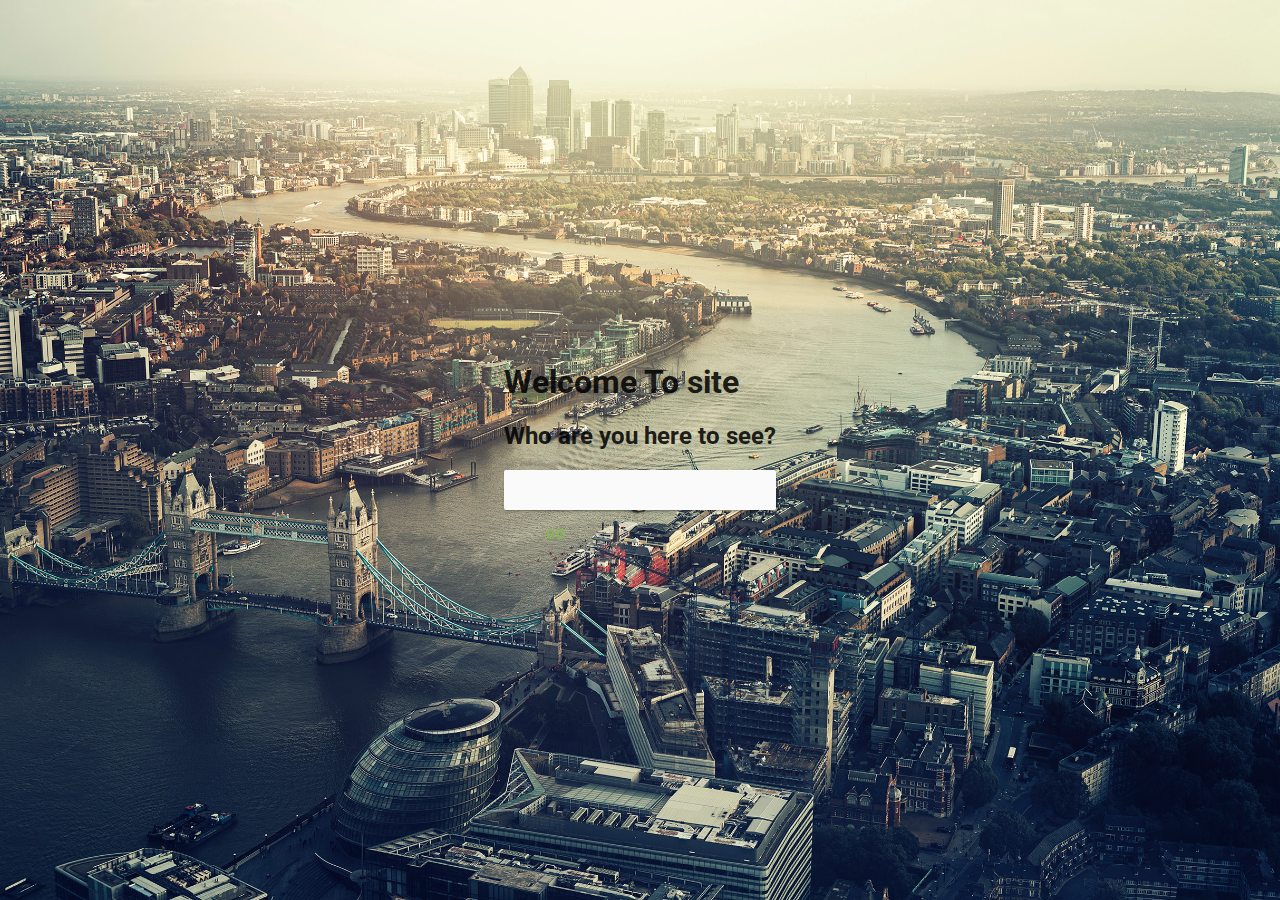
==== commit 623c36ad: "Deployment for build 53 (https://circleci.com/gh/tombull/welcometo.site/53)" ====
--- a/index.html
+++ b/index.html
@@ -1,4 +1,4 @@
-<!DOCTYPE html><html lang="en" ng-app="welcomeToSite"><head><title>WelcomeTo.Site</title><meta name="viewport" content="width=device-width,initial-scale=1,maximum-scale=1,user-scalable=no"><!-- inject:head:js --><!-- endinject --><!-- inject:html --><!-- endinject --><link href="//fonts.googleapis.com/css?family=Roboto:400,500,400italic" rel="stylesheet" type="text/css"><link href="//fonts.googleapis.com/icon?family=Material+Icons" rel="stylesheet" type="text/css"><!-- bower:css --><!-- endbower --><!-- inject:css --><link rel="stylesheet" href="css/app-591878383f.css"><!-- endinject --></head><body><div id="outer-view" ui-view layout="column" layout-align="center center" layout-fill ng-cloak></div><!-- bower:js --><script src="pack/pack-5b48494d97.js"></script><!-- endbower --><!-- inject:js --><script src="js/app-42f7178a78.js"></script><!-- endinject --><script type="text/javascript">(function () {
+<!DOCTYPE html><html lang="en" ng-app="welcomeToSite"><head><title>WelcomeTo.Site</title><meta name="viewport" content="width=device-width,initial-scale=1,maximum-scale=1,user-scalable=no"><!-- inject:head:js --><!-- endinject --><!-- inject:html --><!-- endinject --><link href="//fonts.googleapis.com/css?family=Roboto:400,500,400italic" rel="stylesheet" type="text/css"><link href="//fonts.googleapis.com/icon?family=Material+Icons" rel="stylesheet" type="text/css"><link rel="stylesheet" href="https://js.arcgis.com/4.1/esri/css/main.css"><!-- bower:css --><!-- endbower --><!-- inject:css --><link rel="stylesheet" href="css/app-d0829f3182.css"><!-- endinject --></head><body><div id="outer-view" ui-view layout="column" layout-align="center center" layout-fill ng-cloak></div><!-- bower:js --><script src="pack/pack-5b48494d97.js"></script><!-- endbower --><!-- inject:js --><script src="js/app-9ebf1b22bb.js"></script><!-- endinject --><script src="https://js.arcgis.com/4.1"></script><script type="text/javascript">(function () {
         angular.module('welcomeToSite')
           .constant('lazyLoadJsPaths', {
             /* constants:js */
--- a/css/app-d0829f3182.css
+++ b/css/app-d0829f3182.css
@@ -0,0 +1,2 @@
+.md-button.md-fab,.md-button.md-raised:not([disabled]),.md-shadow-bottom-z-1{-webkit-box-shadow:0 2px 5px 0 rgba(0,0,0,.26)}.md-ripple-container,.md-scroll-mask,.md-shadow{top:0;position:absolute}[layout=column],[layout=row]{-webkit-box-direction:normal}md-autocomplete,md-autocomplete md-autocomplete-wrap{display:block;overflow:visible;height:40px;position:relative}.md-chips:after,md-autocomplete button:after,md-checkbox .md-container:after,md-checkbox .md-container:before,md-checkbox.md-checked .md-icon:after{content:''}.md-button,.md-button:focus,.md-button:hover,.md-toolbar-tools a{text-decoration:none}.md-autocomplete-suggestions li:focus,.md-button,.md-button:focus,.md-chips .md-chip .md-chip-content:focus,.md-chips .md-chip-input-container input:focus,.md-chips .md-chip-input-container input:not([type]):focus,.md-chips .md-chip-input-container input[type=email]:focus,.md-chips .md-chip-input-container input[type=number]:focus,.md-chips .md-chip-input-container input[type=tel]:focus,.md-chips .md-chip-input-container input[type=url]:focus,.md-chips .md-chip-input-container input[type=text]:focus,.md-tab.md-focused,[tabindex='-1']:focus,md-autocomplete button:focus,md-autocomplete input:not(.md-input),md-bottom-sheet md-list-item,md-checkbox,md-input-container .md-input:focus,md-input-container .md-input:invalid,md-list-item .md-no-style:focus,md-list-item.md-no-proxy:focus,md-option:focus,md-radio-group:focus,md-select:focus,md-slider:focus,md-switch,md-switch .md-thumb,md-tabs-wrapper md-next-button:focus,md-tabs-wrapper md-prev-button:focus{outline:0}body,html{height:100%;color:rgba(0,0,0,.87);position:relative;-webkit-tap-highlight-color:transparent;-webkit-touch-callout:none;min-height:100%;-webkit-text-size-adjust:100%;-ms-text-size-adjust:100%;-webkit-font-smoothing:antialiased;-moz-osx-font-smoothing:grayscale}body{margin:0;padding:0}.inset{padding:10px}button.md-no-style{font-weight:400;background-color:inherit;text-align:left;border:none;padding:0;margin:0}button,input,select,textarea{vertical-align:baseline}button,html input[type=button],input[type=reset],input[type=submit]{cursor:pointer;-webkit-appearance:button}button[disabled],html input[type=button][disabled],input[type=reset][disabled],input[type=submit][disabled]{cursor:default}textarea{vertical-align:top;overflow:auto}.md-button.md-fab,.md-chips,md-checkbox .md-label,md-icon{vertical-align:middle}input[type=search]{-webkit-appearance:textfield;box-sizing:content-box;-webkit-box-sizing:content-box}input[type=search]::-webkit-search-cancel-button,input[type=search]::-webkit-search-decoration{-webkit-appearance:none}.md-visually-hidden{border:0;clip:rect(0 0 0 0);height:1px;margin:-1px;overflow:hidden;padding:0;position:absolute;text-transform:none;width:1px}.md-shadow{left:0;bottom:0;right:0;border-radius:inherit;pointer-events:none}.md-shadow-bottom-z-1{box-shadow:0 2px 5px 0 rgba(0,0,0,.26)}.md-shadow-bottom-z-2{-webkit-box-shadow:0 4px 8px 0 rgba(0,0,0,.4);box-shadow:0 4px 8px 0 rgba(0,0,0,.4)}.md-shadow-animated.md-shadow{-webkit-transition:-webkit-box-shadow .28s cubic-bezier(.4,0,.2,1);transition:-webkit-box-shadow .28s cubic-bezier(.4,0,.2,1);transition:box-shadow .28s cubic-bezier(.4,0,.2,1);transition:box-shadow .28s cubic-bezier(.4,0,.2,1),-webkit-box-shadow .28s cubic-bezier(.4,0,.2,1)}.md-ripple-container{pointer-events:none;overflow:hidden;left:0;width:100%;height:100%;-webkit-transition:all .55s cubic-bezier(.25,.8,.25,1);transition:all .55s cubic-bezier(.25,.8,.25,1)}.md-ripple{position:absolute;-webkit-transform:scale(0);-ms-transform:scale(0);transform:scale(0);-webkit-transform-origin:50% 50%;-ms-transform-origin:50% 50%;transform-origin:50% 50%;opacity:0;border-radius:50%}.md-ripple.md-ripple-placed{-webkit-transition:left 1.8s cubic-bezier(.25,.8,.25,1),top 1.8s cubic-bezier(.25,.8,.25,1),margin 1.3s cubic-bezier(.25,.8,.25,1),border 1.3s cubic-bezier(.25,.8,.25,1),width 1.3s cubic-bezier(.25,.8,.25,1),height 1.3s cubic-bezier(.25,.8,.25,1),opacity 1.3s cubic-bezier(.25,.8,.25,1),-webkit-transform 1.3s cubic-bezier(.25,.8,.25,1);transition:left 1.8s cubic-bezier(.25,.8,.25,1),top 1.8s cubic-bezier(.25,.8,.25,1),margin 1.3s cubic-bezier(.25,.8,.25,1),border 1.3s cubic-bezier(.25,.8,.25,1),width 1.3s cubic-bezier(.25,.8,.25,1),height 1.3s cubic-bezier(.25,.8,.25,1),opacity 1.3s cubic-bezier(.25,.8,.25,1),-webkit-transform 1.3s cubic-bezier(.25,.8,.25,1);transition:left 1.8s cubic-bezier(.25,.8,.25,1),top 1.8s cubic-bezier(.25,.8,.25,1),margin 1.3s cubic-bezier(.25,.8,.25,1),border 1.3s cubic-bezier(.25,.8,.25,1),width 1.3s cubic-bezier(.25,.8,.25,1),height 1.3s cubic-bezier(.25,.8,.25,1),opacity 1.3s cubic-bezier(.25,.8,.25,1),transform 1.3s cubic-bezier(.25,.8,.25,1);transition:left 1.8s cubic-bezier(.25,.8,.25,1),top 1.8s cubic-bezier(.25,.8,.25,1),margin 1.3s cubic-bezier(.25,.8,.25,1),border 1.3s cubic-bezier(.25,.8,.25,1),width 1.3s cubic-bezier(.25,.8,.25,1),height 1.3s cubic-bezier(.25,.8,.25,1),opacity 1.3s cubic-bezier(.25,.8,.25,1),transform 1.3s cubic-bezier(.25,.8,.25,1),-webkit-transform 1.3s cubic-bezier(.25,.8,.25,1)}.md-ripple.md-ripple-scaled{-webkit-transform:scale(1);-ms-transform:scale(1);transform:scale(1)}.md-ripple.md-ripple-active,.md-ripple.md-ripple-full,.md-ripple.md-ripple-visible{opacity:.2}.md-padding{padding:8px}.md-margin{margin:8px}.md-scroll-mask{background-color:transparent;right:0;bottom:0;left:0}.md-scroll-mask>.md-scroll-mask-bar{display:block;position:absolute;background-color:#fafafa;right:0;top:0;bottom:0;z-index:65;-webkit-box-shadow:inset 0 0 1px rgba(0,0,0,.3);box-shadow:inset 0 0 1px rgba(0,0,0,.3)}@media (min-width:600px){.md-padding{padding:16px}}.md-display-4{font-size:112px;font-weight:300;letter-spacing:-.010em;line-height:112px}.md-display-3{font-size:56px;font-weight:400;letter-spacing:-.005em;line-height:56px}.md-display-2{font-size:45px;font-weight:400;line-height:64px}.md-display-1{font-size:34px;font-weight:400;line-height:40px}.md-headline{font-size:24px;font-weight:400;line-height:32px}.md-title{font-size:20px;font-weight:500;letter-spacing:.005em}.md-subhead{font-size:16px;font-weight:400;letter-spacing:.010em;line-height:24px}.md-body-1,.md-body-2{font-size:14px;letter-spacing:.010em}.md-body-1{font-weight:400;line-height:20px}.md-body-2{font-weight:500;line-height:24px}.md-caption{font-size:12px;letter-spacing:.020em}button,input,select,textarea{font-size:100%}[layout]{-webkit-box-sizing:border-box;box-sizing:border-box;display:-webkit-box;display:-webkit-flex;display:-moz-flex;display:-ms-flexbox;display:flex}[layout=column]{-webkit-box-orient:vertical;-ms-flex-direction:column;flex-direction:column;-webkit-flex-direction:column}[layout=row]{-webkit-box-orient:horizontal;-ms-flex-direction:row;flex-direction:row;-webkit-flex-direction:row}[layout-padding]>[flex-lt-md],[layout-padding]>[flex-sm]{padding:4px}[layout-padding],[layout-padding]>[flex-gt-sm],[layout-padding]>[flex-lt-lg],[layout-padding]>[flex-md],[layout-padding]>[flex]{padding:8px}[layout-padding]>[flex-gt-md],[layout-padding]>[flex-lg]{padding:16px}[layout-margin]>[flex-lt-md],[layout-margin]>[flex-sm]{margin:4px}[layout-margin],[layout-margin]>[flex-gt-sm],[layout-margin]>[flex-lt-lg],[layout-margin]>[flex-md],[layout-margin]>[flex]{margin:8px}[layout-margin]>[flex-gt-md],[layout-margin]>[flex-lg]{margin:16px}[layout-wrap]{-webkit-flex-wrap:wrap;-ms-flex-wrap:wrap;flex-wrap:wrap}[layout-fill]{margin:0;min-height:100%;width:100%}@-moz-document url-prefix(){[layout-fill]{margin:0;width:100%;min-height:auto;height:inherit}}[flex]{-webkit-box-sizing:border-box;box-sizing:border-box;-webkit-box-flex:1;-webkit-flex:1;-ms-flex:1;flex:1}[flex="0"]{-webkit-box-flex:0;-webkit-flex:0 0 0%;-ms-flex:0 0 0%;flex:0 0 0%}[layout=row]>[flex="0"]{max-width:0}[layout=column]>[flex="0"]{max-height:0%}[flex="5"]{-webkit-box-flex:0;-webkit-flex:0 0 5%;-ms-flex:0 0 5%;flex:0 0 5%}[layout=row]>[flex="5"]{max-width:5%}[layout=column]>[flex="5"]{max-height:5%}[flex="10"]{-webkit-box-flex:0;-webkit-flex:0 0 10%;-ms-flex:0 0 10%;flex:0 0 10%}[layout=row]>[flex="10"]{max-width:10%}[layout=column]>[flex="10"]{max-height:10%}[flex="15"]{-webkit-box-flex:0;-webkit-flex:0 0 15%;-ms-flex:0 0 15%;flex:0 0 15%}[layout=row]>[flex="15"]{max-width:15%}[layout=column]>[flex="15"]{max-height:15%}[flex="20"]{-webkit-box-flex:0;-webkit-flex:0 0 20%;-ms-flex:0 0 20%;flex:0 0 20%}[layout=row]>[flex="20"]{max-width:20%}[layout=column]>[flex="20"]{max-height:20%}[flex="25"]{-webkit-box-flex:0;-webkit-flex:0 0 25%;-ms-flex:0 0 25%;flex:0 0 25%}[layout=row]>[flex="25"]{max-width:25%}[layout=column]>[flex="25"]{max-height:25%}[flex="30"]{-webkit-box-flex:0;-webkit-flex:0 0 30%;-ms-flex:0 0 30%;flex:0 0 30%}[layout=row]>[flex="30"]{max-width:30%}[layout=column]>[flex="30"]{max-height:30%}[flex="35"]{-webkit-box-flex:0;-webkit-flex:0 0 35%;-ms-flex:0 0 35%;flex:0 0 35%}[layout=row]>[flex="35"]{max-width:35%}[layout=column]>[flex="35"]{max-height:35%}[flex="40"]{-webkit-box-flex:0;-webkit-flex:0 0 40%;-ms-flex:0 0 40%;flex:0 0 40%}[layout=row]>[flex="40"]{max-width:40%}[layout=column]>[flex="40"]{max-height:40%}[flex="45"]{-webkit-box-flex:0;-webkit-flex:0 0 45%;-ms-flex:0 0 45%;flex:0 0 45%}[layout=row]>[flex="45"]{max-width:45%}[layout=column]>[flex="45"]{max-height:45%}[flex="50"]{-webkit-box-flex:0;-webkit-flex:0 0 50%;-ms-flex:0 0 50%;flex:0 0 50%}[layout=row]>[flex="50"]{max-width:50%}[layout=column]>[flex="50"]{max-height:50%}[flex="55"]{-webkit-box-flex:0;-webkit-flex:0 0 55%;-ms-flex:0 0 55%;flex:0 0 55%}[layout=row]>[flex="55"]{max-width:55%}[layout=column]>[flex="55"]{max-height:55%}[flex="60"]{-webkit-box-flex:0;-webkit-flex:0 0 60%;-ms-flex:0 0 60%;flex:0 0 60%}[layout=row]>[flex="60"]{max-width:60%}[layout=column]>[flex="60"]{max-height:60%}[flex="65"]{-webkit-box-flex:0;-webkit-flex:0 0 65%;-ms-flex:0 0 65%;flex:0 0 65%}[layout=row]>[flex="65"]{max-width:65%}[layout=column]>[flex="65"]{max-height:65%}[flex="70"]{-webkit-box-flex:0;-webkit-flex:0 0 70%;-ms-flex:0 0 70%;flex:0 0 70%}[layout=row]>[flex="70"]{max-width:70%}[layout=column]>[flex="70"]{max-height:70%}[flex="75"]{-webkit-box-flex:0;-webkit-flex:0 0 75%;-ms-flex:0 0 75%;flex:0 0 75%}[layout=row]>[flex="75"]{max-width:75%}[layout=column]>[flex="75"]{max-height:75%}[flex="80"]{-webkit-box-flex:0;-webkit-flex:0 0 80%;-ms-flex:0 0 80%;flex:0 0 80%}[layout=row]>[flex="80"]{max-width:80%}[layout=column]>[flex="80"]{max-height:80%}[flex="85"]{-webkit-box-flex:0;-webkit-flex:0 0 85%;-ms-flex:0 0 85%;flex:0 0 85%}[layout=row]>[flex="85"]{max-width:85%}[layout=column]>[flex="85"]{max-height:85%}[flex="90"]{-webkit-box-flex:0;-webkit-flex:0 0 90%;-ms-flex:0 0 90%;flex:0 0 90%}[layout=row]>[flex="90"]{max-width:90%}[layout=column]>[flex="90"]{max-height:90%}[flex="95"]{-webkit-box-flex:0;-webkit-flex:0 0 95%;-ms-flex:0 0 95%;flex:0 0 95%}[layout=row]>[flex="95"]{max-width:95%}[layout=column]>[flex="95"]{max-height:95%}.md-dialog-is-showing,[layout=column]>[flex="100"]{max-height:100%}[flex="100"]{-webkit-box-flex:0;-webkit-flex:0 0 100%;-ms-flex:0 0 100%;flex:0 0 100%}[layout=row]>[flex="100"]{max-width:100%}[flex="33"],[flex="34"]{-webkit-box-flex:0;-webkit-flex:0 0 33.33%;-ms-flex:0 0 33.33%;flex:0 0 33.33%}[flex="66"],[flex="67"]{-webkit-box-flex:0;-webkit-flex:0 0 66.66%;-ms-flex:0 0 66.66%;flex:0 0 66.66%}[layout=row]>[flex="33"],[layout=row]>[flex="34"]{max-width:33.33%}[layout=row]>[flex="66"],[layout=row]>[flex="67"]{max-width:66.66%}[layout=column]>[flex="33"],[layout=column]>[flex="34"]{max-height:33.33%}[layout=column]>[flex="66"],[layout=column]>[flex="67"]{max-height:66.66%}[layout-align=center],[layout-align="center center"],[layout-align="center start"],[layout-align="center end"]{-webkit-box-pack:center;-webkit-justify-content:center;-ms-flex-pack:center;justify-content:center}[layout-align=end],[layout-align="end center"],[layout-align="end start"],[layout-align="end end"]{-webkit-box-pack:end;-webkit-justify-content:flex-end;-ms-flex-pack:end;justify-content:flex-end}[layout-align=space-around],[layout-align="space-around center"],[layout-align="space-around start"],[layout-align="space-around end"]{-webkit-justify-content:space-around;-ms-flex-pack:distribute;justify-content:space-around}[layout-align=space-between],[layout-align="space-between center"],[layout-align="space-between start"],[layout-align="space-between end"]{-webkit-box-pack:justify;-webkit-justify-content:space-between;-ms-flex-pack:justify;justify-content:space-between}[layout-align="center center"],[layout-align="end center"],[layout-align="space-around center"],[layout-align="space-between center"],[layout-align="start center"]{-webkit-box-align:center;-webkit-align-items:center;-ms-flex-align:center;align-items:center}[layout-align="center start"],[layout-align="end start"],[layout-align="space-around start"],[layout-align="space-between start"],[layout-align="start start"]{-webkit-box-align:start;-webkit-align-items:flex-start;-ms-flex-align:start;align-items:flex-start}[layout-align="center end"],[layout-align="end end"],[layout-align="space-around end"],[layout-align="space-between end"],[layout-align="start end"]{-webkit-box-align:end;-webkit-align-items:flex-end;-ms-flex-align:end;align-items:flex-end}[flex-order="0"]{-webkit-box-ordinal-group:1;-webkit-order:0;-ms-flex-order:0;order:0}[flex-order="1"]{-webkit-box-ordinal-group:2;-webkit-order:1;-ms-flex-order:1;order:1}[flex-order="2"]{-webkit-box-ordinal-group:3;-webkit-order:2;-ms-flex-order:2;order:2}[flex-order="3"]{-webkit-box-ordinal-group:4;-webkit-order:3;-ms-flex-order:3;order:3}[flex-order="4"]{-webkit-box-ordinal-group:5;-webkit-order:4;-ms-flex-order:4;order:4}[flex-order="5"]{-webkit-box-ordinal-group:6;-webkit-order:5;-ms-flex-order:5;order:5}[flex-order="6"]{-webkit-box-ordinal-group:7;-webkit-order:6;-ms-flex-order:6;order:6}[flex-order="7"]{-webkit-box-ordinal-group:8;-webkit-order:7;-ms-flex-order:7;order:7}[flex-order="8"]{-webkit-box-ordinal-group:9;-webkit-order:8;-ms-flex-order:8;order:8}[flex-order="9"]{-webkit-box-ordinal-group:10;-webkit-order:9;-ms-flex-order:9;order:9}[offset="5"]{margin-left:5%}[offset="10"]{margin-left:10%}[offset="15"]{margin-left:15%}[offset="20"]{margin-left:20%}[offset="25"]{margin-left:25%}[offset="30"]{margin-left:30%}[offset="35"]{margin-left:35%}[offset="40"]{margin-left:40%}[offset="45"]{margin-left:45%}[offset="50"]{margin-left:50%}[offset="55"]{margin-left:55%}[offset="60"]{margin-left:60%}[offset="65"]{margin-left:65%}[offset="70"]{margin-left:70%}[offset="75"]{margin-left:75%}[offset="80"]{margin-left:80%}[offset="85"]{margin-left:85%}[offset="90"]{margin-left:90%}[offset="95"]{margin-left:95%}[offset="33"],[offset="34"]{margin-left:33.33%}[offset="66"],[offset="67"]{margin-left:66.66%}@media (max-width:599px){[hide-sm]:not([show-sm]):not([show]),[hide]:not([show-sm]):not([show]){display:none}[flex-order-sm="0"]{-webkit-box-ordinal-group:1;-webkit-order:0;-ms-flex-order:0;order:0}[flex-order-sm="1"]{-webkit-box-ordinal-group:2;-webkit-order:1;-ms-flex-order:1;order:1}[flex-order-sm="2"]{-webkit-box-ordinal-group:3;-webkit-order:2;-ms-flex-order:2;order:2}[flex-order-sm="3"]{-webkit-box-ordinal-group:4;-webkit-order:3;-ms-flex-order:3;order:3}[flex-order-sm="4"]{-webkit-box-ordinal-group:5;-webkit-order:4;-ms-flex-order:4;order:4}[flex-order-sm="5"]{-webkit-box-ordinal-group:6;-webkit-order:5;-ms-flex-order:5;order:5}[flex-order-sm="6"]{-webkit-box-ordinal-group:7;-webkit-order:6;-ms-flex-order:6;order:6}[flex-order-sm="7"]{-webkit-box-ordinal-group:8;-webkit-order:7;-ms-flex-order:7;order:7}[flex-order-sm="8"]{-webkit-box-ordinal-group:9;-webkit-order:8;-ms-flex-order:8;order:8}[flex-order-sm="9"]{-webkit-box-ordinal-group:10;-webkit-order:9;-ms-flex-order:9;order:9}[layout-align-sm=center],[layout-align-sm="center center"],[layout-align-sm="center start"],[layout-align-sm="center end"]{-webkit-box-pack:center;-webkit-justify-content:center;-ms-flex-pack:center;justify-content:center}[layout-align-sm=end],[layout-align-sm="end center"],[layout-align-sm="end start"],[layout-align-sm="end end"]{-webkit-box-pack:end;-webkit-justify-content:flex-end;-ms-flex-pack:end;justify-content:flex-end}[layout-align-sm=space-around],[layout-align-sm="space-around center"],[layout-align-sm="space-around start"],[layout-align-sm="space-around end"]{-webkit-justify-content:space-around;-ms-flex-pack:distribute;justify-content:space-around}[layout-align-sm=space-between],[layout-align-sm="space-between center"],[layout-align-sm="space-between start"],[layout-align-sm="space-between end"]{-webkit-box-pack:justify;-webkit-justify-content:space-between;-ms-flex-pack:justify;justify-content:space-between}[layout-align-sm="center center"],[layout-align-sm="end center"],[layout-align-sm="space-around center"],[layout-align-sm="space-between center"],[layout-align-sm="start center"]{-webkit-box-align:center;-webkit-align-items:center;-ms-flex-align:center;align-items:center}[layout-align-sm="center start"],[layout-align-sm="end start"],[layout-align-sm="space-around start"],[layout-align-sm="space-between start"],[layout-align-sm="start start"]{-webkit-box-align:start;-webkit-align-items:flex-start;-ms-flex-align:start;align-items:flex-start}[layout-align-sm="center end"],[layout-align-sm="end end"],[layout-align-sm="space-around end"],[layout-align-sm="space-between end"],[layout-align-sm="start end"]{-webkit-box-align:end;-webkit-align-items:flex-end;-ms-flex-align:end;align-items:flex-end}[layout-sm]{-webkit-box-sizing:border-box;box-sizing:border-box;display:-webkit-box;display:-webkit-flex;display:-moz-flex;display:-ms-flexbox;display:flex}[layout-sm=column]{-webkit-box-orient:vertical;-webkit-box-direction:normal;-webkit-flex-direction:column;-ms-flex-direction:column;flex-direction:column}[layout-sm=row]{-webkit-box-orient:horizontal;-webkit-box-direction:normal;-webkit-flex-direction:row;-ms-flex-direction:row;flex-direction:row}[offset-sm="5"]{margin-left:5%}[offset-sm="10"]{margin-left:10%}[offset-sm="15"]{margin-left:15%}[offset-sm="20"]{margin-left:20%}[offset-sm="25"]{margin-left:25%}[offset-sm="30"]{margin-left:30%}[offset-sm="35"]{margin-left:35%}[offset-sm="40"]{margin-left:40%}[offset-sm="45"]{margin-left:45%}[offset-sm="50"]{margin-left:50%}[offset-sm="55"]{margin-left:55%}[offset-sm="60"]{margin-left:60%}[offset-sm="65"]{margin-left:65%}[offset-sm="70"]{margin-left:70%}[offset-sm="75"]{margin-left:75%}[offset-sm="80"]{margin-left:80%}[offset-sm="85"]{margin-left:85%}[offset-sm="90"]{margin-left:90%}[offset-sm="95"]{margin-left:95%}[offset-sm="33"],[offset-sm="34"]{margin-left:33.33%}[offset-sm="66"],[offset-sm="67"]{margin-left:66.66%}[flex-sm]{-webkit-box-sizing:border-box;box-sizing:border-box;-webkit-box-flex:1;-webkit-flex:1;-ms-flex:1;flex:1}[flex-sm="0"]{-webkit-box-flex:0;-webkit-flex:0 0 0%;-ms-flex:0 0 0%;flex:0 0 0%}[layout=row]>[flex-sm="0"]{max-width:0}[layout=column]>[flex-sm="0"]{max-height:0%}[flex-sm="5"]{-webkit-box-flex:0;-webkit-flex:0 0 5%;-ms-flex:0 0 5%;flex:0 0 5%}[layout=row]>[flex-sm="5"]{max-width:5%}[layout=column]>[flex-sm="5"]{max-height:5%}[flex-sm="10"]{-webkit-box-flex:0;-webkit-flex:0 0 10%;-ms-flex:0 0 10%;flex:0 0 10%}[layout=row]>[flex-sm="10"]{max-width:10%}[layout=column]>[flex-sm="10"]{max-height:10%}[flex-sm="15"]{-webkit-box-flex:0;-webkit-flex:0 0 15%;-ms-flex:0 0 15%;flex:0 0 15%}[layout=row]>[flex-sm="15"]{max-width:15%}[layout=column]>[flex-sm="15"]{max-height:15%}[flex-sm="20"]{-webkit-box-flex:0;-webkit-flex:0 0 20%;-ms-flex:0 0 20%;flex:0 0 20%}[layout=row]>[flex-sm="20"]{max-width:20%}[layout=column]>[flex-sm="20"]{max-height:20%}[flex-sm="25"]{-webkit-box-flex:0;-webkit-flex:0 0 25%;-ms-flex:0 0 25%;flex:0 0 25%}[layout=row]>[flex-sm="25"]{max-width:25%}[layout=column]>[flex-sm="25"]{max-height:25%}[flex-sm="30"]{-webkit-box-flex:0;-webkit-flex:0 0 30%;-ms-flex:0 0 30%;flex:0 0 30%}[layout=row]>[flex-sm="30"]{max-width:30%}[layout=column]>[flex-sm="30"]{max-height:30%}[flex-sm="35"]{-webkit-box-flex:0;-webkit-flex:0 0 35%;-ms-flex:0 0 35%;flex:0 0 35%}[layout=row]>[flex-sm="35"]{max-width:35%}[layout=column]>[flex-sm="35"]{max-height:35%}[flex-sm="40"]{-webkit-box-flex:0;-webkit-flex:0 0 40%;-ms-flex:0 0 40%;flex:0 0 40%}[layout=row]>[flex-sm="40"]{max-width:40%}[layout=column]>[flex-sm="40"]{max-height:40%}[flex-sm="45"]{-webkit-box-flex:0;-webkit-flex:0 0 45%;-ms-flex:0 0 45%;flex:0 0 45%}[layout=row]>[flex-sm="45"]{max-width:45%}[layout=column]>[flex-sm="45"]{max-height:45%}[flex-sm="50"]{-webkit-box-flex:0;-webkit-flex:0 0 50%;-ms-flex:0 0 50%;flex:0 0 50%}[layout=row]>[flex-sm="50"]{max-width:50%}[layout=column]>[flex-sm="50"]{max-height:50%}[flex-sm="55"]{-webkit-box-flex:0;-webkit-flex:0 0 55%;-ms-flex:0 0 55%;flex:0 0 55%}[layout=row]>[flex-sm="55"]{max-width:55%}[layout=column]>[flex-sm="55"]{max-height:55%}[flex-sm="60"]{-webkit-box-flex:0;-webkit-flex:0 0 60%;-ms-flex:0 0 60%;flex:0 0 60%}[layout=row]>[flex-sm="60"]{max-width:60%}[layout=column]>[flex-sm="60"]{max-height:60%}[flex-sm="65"]{-webkit-box-flex:0;-webkit-flex:0 0 65%;-ms-flex:0 0 65%;flex:0 0 65%}[layout=row]>[flex-sm="65"]{max-width:65%}[layout=column]>[flex-sm="65"]{max-height:65%}[flex-sm="70"]{-webkit-box-flex:0;-webkit-flex:0 0 70%;-ms-flex:0 0 70%;flex:0 0 70%}[layout=row]>[flex-sm="70"]{max-width:70%}[layout=column]>[flex-sm="70"]{max-height:70%}[flex-sm="75"]{-webkit-box-flex:0;-webkit-flex:0 0 75%;-ms-flex:0 0 75%;flex:0 0 75%}[layout=row]>[flex-sm="75"]{max-width:75%}[layout=column]>[flex-sm="75"]{max-height:75%}[flex-sm="80"]{-webkit-box-flex:0;-webkit-flex:0 0 80%;-ms-flex:0 0 80%;flex:0 0 80%}[layout=row]>[flex-sm="80"]{max-width:80%}[layout=column]>[flex-sm="80"]{max-height:80%}[flex-sm="85"]{-webkit-box-flex:0;-webkit-flex:0 0 85%;-ms-flex:0 0 85%;flex:0 0 85%}[layout=row]>[flex-sm="85"]{max-width:85%}[layout=column]>[flex-sm="85"]{max-height:85%}[flex-sm="90"]{-webkit-box-flex:0;-webkit-flex:0 0 90%;-ms-flex:0 0 90%;flex:0 0 90%}[layout=row]>[flex-sm="90"]{max-width:90%}[layout=column]>[flex-sm="90"]{max-height:90%}[flex-sm="95"]{-webkit-box-flex:0;-webkit-flex:0 0 95%;-ms-flex:0 0 95%;flex:0 0 95%}[layout=row]>[flex-sm="95"]{max-width:95%}[layout=column]>[flex-sm="95"]{max-height:95%}[flex-sm="100"]{-webkit-box-flex:0;-webkit-flex:0 0 100%;-ms-flex:0 0 100%;flex:0 0 100%}[layout=row]>[flex-sm="100"]{max-width:100%}[layout=column]>[flex-sm="100"]{max-height:100%}[flex-sm="33"],[flex-sm="34"]{-webkit-box-flex:0;-webkit-flex:0 0 33.33%;-ms-flex:0 0 33.33%;flex:0 0 33.33%}[flex-sm="66"],[flex-sm="67"]{-webkit-box-flex:0;-webkit-flex:0 0 66.66%;-ms-flex:0 0 66.66%;flex:0 0 66.66%}[layout=row]>[flex-sm="33"],[layout=row]>[flex-sm="34"]{max-width:33.33%}[layout=row]>[flex-sm="66"],[layout=row]>[flex-sm="67"]{max-width:66.66%}[layout=column]>[flex-sm="33"],[layout=column]>[flex-sm="34"]{max-height:33.33%}[layout=column]>[flex-sm="66"],[layout=column]>[flex-sm="67"]{max-height:66.66%}}@media (min-width:600px){[flex-order-gt-sm="0"]{-webkit-box-ordinal-group:1;-webkit-order:0;-ms-flex-order:0;order:0}[flex-order-gt-sm="1"]{-webkit-box-ordinal-group:2;-webkit-order:1;-ms-flex-order:1;order:1}[flex-order-gt-sm="2"]{-webkit-box-ordinal-group:3;-webkit-order:2;-ms-flex-order:2;order:2}[flex-order-gt-sm="3"]{-webkit-box-ordinal-group:4;-webkit-order:3;-ms-flex-order:3;order:3}[flex-order-gt-sm="4"]{-webkit-box-ordinal-group:5;-webkit-order:4;-ms-flex-order:4;order:4}[flex-order-gt-sm="5"]{-webkit-box-ordinal-group:6;-webkit-order:5;-ms-flex-order:5;order:5}[flex-order-gt-sm="6"]{-webkit-box-ordinal-group:7;-webkit-order:6;-ms-flex-order:6;order:6}[flex-order-gt-sm="7"]{-webkit-box-ordinal-group:8;-webkit-order:7;-ms-flex-order:7;order:7}[flex-order-gt-sm="8"]{-webkit-box-ordinal-group:9;-webkit-order:8;-ms-flex-order:8;order:8}[flex-order-gt-sm="9"]{-webkit-box-ordinal-group:10;-webkit-order:9;-ms-flex-order:9;order:9}[layout-align-gt-sm=center],[layout-align-gt-sm="center center"],[layout-align-gt-sm="center start"],[layout-align-gt-sm="center end"]{-webkit-box-pack:center;-webkit-justify-content:center;-ms-flex-pack:center;justify-content:center}[layout-align-gt-sm=end],[layout-align-gt-sm="end center"],[layout-align-gt-sm="end start"],[layout-align-gt-sm="end end"]{-webkit-box-pack:end;-webkit-justify-content:flex-end;-ms-flex-pack:end;justify-content:flex-end}[layout-align-gt-sm=space-around],[layout-align-gt-sm="space-around center"],[layout-align-gt-sm="space-around start"],[layout-align-gt-sm="space-around end"]{-webkit-justify-content:space-around;-ms-flex-pack:distribute;justify-content:space-around}[layout-align-gt-sm=space-between],[layout-align-gt-sm="space-between center"],[layout-align-gt-sm="space-between start"],[layout-align-gt-sm="space-between end"]{-webkit-box-pack:justify;-webkit-justify-content:space-between;-ms-flex-pack:justify;justify-content:space-between}[layout-align-gt-sm="center center"],[layout-align-gt-sm="end center"],[layout-align-gt-sm="space-around center"],[layout-align-gt-sm="space-between center"],[layout-align-gt-sm="start center"]{-webkit-box-align:center;-webkit-align-items:center;-ms-flex-align:center;align-items:center}[layout-align-gt-sm="center start"],[layout-align-gt-sm="end start"],[layout-align-gt-sm="space-around start"],[layout-align-gt-sm="space-between start"],[layout-align-gt-sm="start start"]{-webkit-box-align:start;-webkit-align-items:flex-start;-ms-flex-align:start;align-items:flex-start}[layout-align-gt-sm="center end"],[layout-align-gt-sm="end end"],[layout-align-gt-sm="space-around end"],[layout-align-gt-sm="space-between end"],[layout-align-gt-sm="start end"]{-webkit-box-align:end;-webkit-align-items:flex-end;-ms-flex-align:end;align-items:flex-end}[layout-gt-sm]{-webkit-box-sizing:border-box;box-sizing:border-box;display:-webkit-box;display:-webkit-flex;display:-moz-flex;display:-ms-flexbox;display:flex}[layout-gt-sm=column]{-webkit-box-orient:vertical;-webkit-box-direction:normal;-webkit-flex-direction:column;-ms-flex-direction:column;flex-direction:column}[layout-gt-sm=row]{-webkit-box-orient:horizontal;-webkit-box-direction:normal;-webkit-flex-direction:row;-ms-flex-direction:row;flex-direction:row}[offset-gt-sm="5"]{margin-left:5%}[offset-gt-sm="10"]{margin-left:10%}[offset-gt-sm="15"]{margin-left:15%}[offset-gt-sm="20"]{margin-left:20%}[offset-gt-sm="25"]{margin-left:25%}[offset-gt-sm="30"]{margin-left:30%}[offset-gt-sm="35"]{margin-left:35%}[offset-gt-sm="40"]{margin-left:40%}[offset-gt-sm="45"]{margin-left:45%}[offset-gt-sm="50"]{margin-left:50%}[offset-gt-sm="55"]{margin-left:55%}[offset-gt-sm="60"]{margin-left:60%}[offset-gt-sm="65"]{margin-left:65%}[offset-gt-sm="70"]{margin-left:70%}[offset-gt-sm="75"]{margin-left:75%}[offset-gt-sm="80"]{margin-left:80%}[offset-gt-sm="85"]{margin-left:85%}[offset-gt-sm="90"]{margin-left:90%}[offset-gt-sm="95"]{margin-left:95%}[offset-gt-sm="33"],[offset-gt-sm="34"]{margin-left:33.33%}[offset-gt-sm="66"],[offset-gt-sm="67"]{margin-left:66.66%}[flex-gt-sm]{-webkit-box-sizing:border-box;box-sizing:border-box;-webkit-box-flex:1;-webkit-flex:1;-ms-flex:1;flex:1}[flex-gt-sm="0"]{-webkit-box-flex:0;-webkit-flex:0 0 0%;-ms-flex:0 0 0%;flex:0 0 0%}[layout=row]>[flex-gt-sm="0"]{max-width:0}[layout=column]>[flex-gt-sm="0"]{max-height:0%}[flex-gt-sm="5"]{-webkit-box-flex:0;-webkit-flex:0 0 5%;-ms-flex:0 0 5%;flex:0 0 5%}[layout=row]>[flex-gt-sm="5"]{max-width:5%}[layout=column]>[flex-gt-sm="5"]{max-height:5%}[flex-gt-sm="10"]{-webkit-box-flex:0;-webkit-flex:0 0 10%;-ms-flex:0 0 10%;flex:0 0 10%}[layout=row]>[flex-gt-sm="10"]{max-width:10%}[layout=column]>[flex-gt-sm="10"]{max-height:10%}[flex-gt-sm="15"]{-webkit-box-flex:0;-webkit-flex:0 0 15%;-ms-flex:0 0 15%;flex:0 0 15%}[layout=row]>[flex-gt-sm="15"]{max-width:15%}[layout=column]>[flex-gt-sm="15"]{max-height:15%}[flex-gt-sm="20"]{-webkit-box-flex:0;-webkit-flex:0 0 20%;-ms-flex:0 0 20%;flex:0 0 20%}[layout=row]>[flex-gt-sm="20"]{max-width:20%}[layout=column]>[flex-gt-sm="20"]{max-height:20%}[flex-gt-sm="25"]{-webkit-box-flex:0;-webkit-flex:0 0 25%;-ms-flex:0 0 25%;flex:0 0 25%}[layout=row]>[flex-gt-sm="25"]{max-width:25%}[layout=column]>[flex-gt-sm="25"]{max-height:25%}[flex-gt-sm="30"]{-webkit-box-flex:0;-webkit-flex:0 0 30%;-ms-flex:0 0 30%;flex:0 0 30%}[layout=row]>[flex-gt-sm="30"]{max-width:30%}[layout=column]>[flex-gt-sm="30"]{max-height:30%}[flex-gt-sm="35"]{-webkit-box-flex:0;-webkit-flex:0 0 35%;-ms-flex:0 0 35%;flex:0 0 35%}[layout=row]>[flex-gt-sm="35"]{max-width:35%}[layout=column]>[flex-gt-sm="35"]{max-height:35%}[flex-gt-sm="40"]{-webkit-box-flex:0;-webkit-flex:0 0 40%;-ms-flex:0 0 40%;flex:0 0 40%}[layout=row]>[flex-gt-sm="40"]{max-width:40%}[layout=column]>[flex-gt-sm="40"]{max-height:40%}[flex-gt-sm="45"]{-webkit-box-flex:0;-webkit-flex:0 0 45%;-ms-flex:0 0 45%;flex:0 0 45%}[layout=row]>[flex-gt-sm="45"]{max-width:45%}[layout=column]>[flex-gt-sm="45"]{max-height:45%}[flex-gt-sm="50"]{-webkit-box-flex:0;-webkit-flex:0 0 50%;-ms-flex:0 0 50%;flex:0 0 50%}[layout=row]>[flex-gt-sm="50"]{max-width:50%}[layout=column]>[flex-gt-sm="50"]{max-height:50%}[flex-gt-sm="55"]{-webkit-box-flex:0;-webkit-flex:0 0 55%;-ms-flex:0 0 55%;flex:0 0 55%}[layout=row]>[flex-gt-sm="55"]{max-width:55%}[layout=column]>[flex-gt-sm="55"]{max-height:55%}[flex-gt-sm="60"]{-webkit-box-flex:0;-webkit-flex:0 0 60%;-ms-flex:0 0 60%;flex:0 0 60%}[layout=row]>[flex-gt-sm="60"]{max-width:60%}[layout=column]>[flex-gt-sm="60"]{max-height:60%}[flex-gt-sm="65"]{-webkit-box-flex:0;-webkit-flex:0 0 65%;-ms-flex:0 0 65%;flex:0 0 65%}[layout=row]>[flex-gt-sm="65"]{max-width:65%}[layout=column]>[flex-gt-sm="65"]{max-height:65%}[flex-gt-sm="70"]{-webkit-box-flex:0;-webkit-flex:0 0 70%;-ms-flex:0 0 70%;flex:0 0 70%}[layout=row]>[flex-gt-sm="70"]{max-width:70%}[layout=column]>[flex-gt-sm="70"]{max-height:70%}[flex-gt-sm="75"]{-webkit-box-flex:0;-webkit-flex:0 0 75%;-ms-flex:0 0 75%;flex:0 0 75%}[layout=row]>[flex-gt-sm="75"]{max-width:75%}[layout=column]>[flex-gt-sm="75"]{max-height:75%}[flex-gt-sm="80"]{-webkit-box-flex:0;-webkit-flex:0 0 80%;-ms-flex:0 0 80%;flex:0 0 80%}[layout=row]>[flex-gt-sm="80"]{max-width:80%}[layout=column]>[flex-gt-sm="80"]{max-height:80%}[flex-gt-sm="85"]{-webkit-box-flex:0;-webkit-flex:0 0 85%;-ms-flex:0 0 85%;flex:0 0 85%}[layout=row]>[flex-gt-sm="85"]{max-width:85%}[layout=column]>[flex-gt-sm="85"]{max-height:85%}[flex-gt-sm="90"]{-webkit-box-flex:0;-webkit-flex:0 0 90%;-ms-flex:0 0 90%;flex:0 0 90%}[layout=row]>[flex-gt-sm="90"]{max-width:90%}[layout=column]>[flex-gt-sm="90"]{max-height:90%}[flex-gt-sm="95"]{-webkit-box-flex:0;-webkit-flex:0 0 95%;-ms-flex:0 0 95%;flex:0 0 95%}[layout=row]>[flex-gt-sm="95"]{max-width:95%}[layout=column]>[flex-gt-sm="95"]{max-height:95%}[flex-gt-sm="100"]{-webkit-box-flex:0;-webkit-flex:0 0 100%;-ms-flex:0 0 100%;flex:0 0 100%}[layout=row]>[flex-gt-sm="100"]{max-width:100%}[layout=column]>[flex-gt-sm="100"]{max-height:100%}[flex-gt-sm="33"],[flex-gt-sm="34"]{-webkit-box-flex:0;-webkit-flex:0 0 33.33%;-ms-flex:0 0 33.33%;flex:0 0 33.33%}[flex-gt-sm="66"],[flex-gt-sm="67"]{-webkit-box-flex:0;-webkit-flex:0 0 66.66%;-ms-flex:0 0 66.66%;flex:0 0 66.66%}[layout=row]>[flex-gt-sm="33"],[layout=row]>[flex-gt-sm="34"]{max-width:33.33%}[layout=row]>[flex-gt-sm="66"],[layout=row]>[flex-gt-sm="67"]{max-width:66.66%}[layout=column]>[flex-gt-sm="33"],[layout=column]>[flex-gt-sm="34"]{max-height:33.33%}[layout=column]>[flex-gt-sm="66"],[layout=column]>[flex-gt-sm="67"]{max-height:66.66%}}@media (min-width:600px) and (max-width:959px){[hide-gt-sm]:not([show-gt-sm]):not([show-md]):not([show]),[hide-md]:not([show-md]):not([show]),[hide]:not([show-gt-sm]):not([show-md]):not([show]){display:none}[flex-order-md="0"]{-webkit-box-ordinal-group:1;-webkit-order:0;-ms-flex-order:0;order:0}[flex-order-md="1"]{-webkit-box-ordinal-group:2;-webkit-order:1;-ms-flex-order:1;order:1}[flex-order-md="2"]{-webkit-box-ordinal-group:3;-webkit-order:2;-ms-flex-order:2;order:2}[flex-order-md="3"]{-webkit-box-ordinal-group:4;-webkit-order:3;-ms-flex-order:3;order:3}[flex-order-md="4"]{-webkit-box-ordinal-group:5;-webkit-order:4;-ms-flex-order:4;order:4}[flex-order-md="5"]{-webkit-box-ordinal-group:6;-webkit-order:5;-ms-flex-order:5;order:5}[flex-order-md="6"]{-webkit-box-ordinal-group:7;-webkit-order:6;-ms-flex-order:6;order:6}[flex-order-md="7"]{-webkit-box-ordinal-group:8;-webkit-order:7;-ms-flex-order:7;order:7}[flex-order-md="8"]{-webkit-box-ordinal-group:9;-webkit-order:8;-ms-flex-order:8;order:8}[flex-order-md="9"]{-webkit-box-ordinal-group:10;-webkit-order:9;-ms-flex-order:9;order:9}[layout-align-md=center],[layout-align-md="center center"],[layout-align-md="center start"],[layout-align-md="center end"]{-webkit-box-pack:center;-webkit-justify-content:center;-ms-flex-pack:center;justify-content:center}[layout-align-md=end],[layout-align-md="end center"],[layout-align-md="end start"],[layout-align-md="end end"]{-webkit-box-pack:end;-webkit-justify-content:flex-end;-ms-flex-pack:end;justify-content:flex-end}[layout-align-md=space-around],[layout-align-md="space-around center"],[layout-align-md="space-around start"],[layout-align-md="space-around end"]{-webkit-justify-content:space-around;-ms-flex-pack:distribute;justify-content:space-around}[layout-align-md=space-between],[layout-align-md="space-between center"],[layout-align-md="space-between start"],[layout-align-md="space-between end"]{-webkit-box-pack:justify;-webkit-justify-content:space-between;-ms-flex-pack:justify;justify-content:space-between}[layout-align-md="center center"],[layout-align-md="end center"],[layout-align-md="space-around center"],[layout-align-md="space-between center"],[layout-align-md="start center"]{-webkit-box-align:center;-webkit-align-items:center;-ms-flex-align:center;align-items:center}[layout-align-md="center start"],[layout-align-md="end start"],[layout-align-md="space-around start"],[layout-align-md="space-between start"],[layout-align-md="start start"]{-webkit-box-align:start;-webkit-align-items:flex-start;-ms-flex-align:start;align-items:flex-start}[layout-align-md="center end"],[layout-align-md="end end"],[layout-align-md="space-around end"],[layout-align-md="space-between end"],[layout-align-md="start end"]{-webkit-box-align:end;-webkit-align-items:flex-end;-ms-flex-align:end;align-items:flex-end}[layout-md]{-webkit-box-sizing:border-box;box-sizing:border-box;display:-webkit-box;display:-webkit-flex;display:-moz-flex;display:-ms-flexbox;display:flex}[layout-md=column]{-webkit-box-orient:vertical;-webkit-box-direction:normal;-webkit-flex-direction:column;-ms-flex-direction:column;flex-direction:column}[layout-md=row]{-webkit-box-orient:horizontal;-webkit-box-direction:normal;-webkit-flex-direction:row;-ms-flex-direction:row;flex-direction:row}[offset-md="5"]{margin-left:5%}[offset-md="10"]{margin-left:10%}[offset-md="15"]{margin-left:15%}[offset-md="20"]{margin-left:20%}[offset-md="25"]{margin-left:25%}[offset-md="30"]{margin-left:30%}[offset-md="35"]{margin-left:35%}[offset-md="40"]{margin-left:40%}[offset-md="45"]{margin-left:45%}[offset-md="50"]{margin-left:50%}[offset-md="55"]{margin-left:55%}[offset-md="60"]{margin-left:60%}[offset-md="65"]{margin-left:65%}[offset-md="70"]{margin-left:70%}[offset-md="75"]{margin-left:75%}[offset-md="80"]{margin-left:80%}[offset-md="85"]{margin-left:85%}[offset-md="90"]{margin-left:90%}[offset-md="95"]{margin-left:95%}[offset-md="33"],[offset-md="34"]{margin-left:33.33%}[offset-md="66"],[offset-md="67"]{margin-left:66.66%}[flex-md]{-webkit-box-sizing:border-box;box-sizing:border-box;-webkit-box-flex:1;-webkit-flex:1;-ms-flex:1;flex:1}[flex-md="0"]{-webkit-box-flex:0;-webkit-flex:0 0 0%;-ms-flex:0 0 0%;flex:0 0 0%}[layout=row]>[flex-md="0"]{max-width:0}[layout=column]>[flex-md="0"]{max-height:0%}[flex-md="5"]{-webkit-box-flex:0;-webkit-flex:0 0 5%;-ms-flex:0 0 5%;flex:0 0 5%}[layout=row]>[flex-md="5"]{max-width:5%}[layout=column]>[flex-md="5"]{max-height:5%}[flex-md="10"]{-webkit-box-flex:0;-webkit-flex:0 0 10%;-ms-flex:0 0 10%;flex:0 0 10%}[layout=row]>[flex-md="10"]{max-width:10%}[layout=column]>[flex-md="10"]{max-height:10%}[flex-md="15"]{-webkit-box-flex:0;-webkit-flex:0 0 15%;-ms-flex:0 0 15%;flex:0 0 15%}[layout=row]>[flex-md="15"]{max-width:15%}[layout=column]>[flex-md="15"]{max-height:15%}[flex-md="20"]{-webkit-box-flex:0;-webkit-flex:0 0 20%;-ms-flex:0 0 20%;flex:0 0 20%}[layout=row]>[flex-md="20"]{max-width:20%}[layout=column]>[flex-md="20"]{max-height:20%}[flex-md="25"]{-webkit-box-flex:0;-webkit-flex:0 0 25%;-ms-flex:0 0 25%;flex:0 0 25%}[layout=row]>[flex-md="25"]{max-width:25%}[layout=column]>[flex-md="25"]{max-height:25%}[flex-md="30"]{-webkit-box-flex:0;-webkit-flex:0 0 30%;-ms-flex:0 0 30%;flex:0 0 30%}[layout=row]>[flex-md="30"]{max-width:30%}[layout=column]>[flex-md="30"]{max-height:30%}[flex-md="35"]{-webkit-box-flex:0;-webkit-flex:0 0 35%;-ms-flex:0 0 35%;flex:0 0 35%}[layout=row]>[flex-md="35"]{max-width:35%}[layout=column]>[flex-md="35"]{max-height:35%}[flex-md="40"]{-webkit-box-flex:0;-webkit-flex:0 0 40%;-ms-flex:0 0 40%;flex:0 0 40%}[layout=row]>[flex-md="40"]{max-width:40%}[layout=column]>[flex-md="40"]{max-height:40%}[flex-md="45"]{-webkit-box-flex:0;-webkit-flex:0 0 45%;-ms-flex:0 0 45%;flex:0 0 45%}[layout=row]>[flex-md="45"]{max-width:45%}[layout=column]>[flex-md="45"]{max-height:45%}[flex-md="50"]{-webkit-box-flex:0;-webkit-flex:0 0 50%;-ms-flex:0 0 50%;flex:0 0 50%}[layout=row]>[flex-md="50"]{max-width:50%}[layout=column]>[flex-md="50"]{max-height:50%}[flex-md="55"]{-webkit-box-flex:0;-webkit-flex:0 0 55%;-ms-flex:0 0 55%;flex:0 0 55%}[layout=row]>[flex-md="55"]{max-width:55%}[layout=column]>[flex-md="55"]{max-height:55%}[flex-md="60"]{-webkit-box-flex:0;-webkit-flex:0 0 60%;-ms-flex:0 0 60%;flex:0 0 60%}[layout=row]>[flex-md="60"]{max-width:60%}[layout=column]>[flex-md="60"]{max-height:60%}[flex-md="65"]{-webkit-box-flex:0;-webkit-flex:0 0 65%;-ms-flex:0 0 65%;flex:0 0 65%}[layout=row]>[flex-md="65"]{max-width:65%}[layout=column]>[flex-md="65"]{max-height:65%}[flex-md="70"]{-webkit-box-flex:0;-webkit-flex:0 0 70%;-ms-flex:0 0 70%;flex:0 0 70%}[layout=row]>[flex-md="70"]{max-width:70%}[layout=column]>[flex-md="70"]{max-height:70%}[flex-md="75"]{-webkit-box-flex:0;-webkit-flex:0 0 75%;-ms-flex:0 0 75%;flex:0 0 75%}[layout=row]>[flex-md="75"]{max-width:75%}[layout=column]>[flex-md="75"]{max-height:75%}[flex-md="80"]{-webkit-box-flex:0;-webkit-flex:0 0 80%;-ms-flex:0 0 80%;flex:0 0 80%}[layout=row]>[flex-md="80"]{max-width:80%}[layout=column]>[flex-md="80"]{max-height:80%}[flex-md="85"]{-webkit-box-flex:0;-webkit-flex:0 0 85%;-ms-flex:0 0 85%;flex:0 0 85%}[layout=row]>[flex-md="85"]{max-width:85%}[layout=column]>[flex-md="85"]{max-height:85%}[flex-md="90"]{-webkit-box-flex:0;-webkit-flex:0 0 90%;-ms-flex:0 0 90%;flex:0 0 90%}[layout=row]>[flex-md="90"]{max-width:90%}[layout=column]>[flex-md="90"]{max-height:90%}[flex-md="95"]{-webkit-box-flex:0;-webkit-flex:0 0 95%;-ms-flex:0 0 95%;flex:0 0 95%}[layout=row]>[flex-md="95"]{max-width:95%}[layout=column]>[flex-md="95"]{max-height:95%}[flex-md="100"]{-webkit-box-flex:0;-webkit-flex:0 0 100%;-ms-flex:0 0 100%;flex:0 0 100%}[layout=row]>[flex-md="100"]{max-width:100%}[layout=column]>[flex-md="100"]{max-height:100%}[flex-md="33"],[flex-md="34"]{-webkit-box-flex:0;-webkit-flex:0 0 33.33%;-ms-flex:0 0 33.33%;flex:0 0 33.33%}[flex-md="66"],[flex-md="67"]{-webkit-box-flex:0;-webkit-flex:0 0 66.66%;-ms-flex:0 0 66.66%;flex:0 0 66.66%}[layout=row]>[flex-md="33"],[layout=row]>[flex-md="34"]{max-width:33.33%}[layout=row]>[flex-md="66"],[layout=row]>[flex-md="67"]{max-width:66.66%}[layout=column]>[flex-md="33"],[layout=column]>[flex-md="34"]{max-height:33.33%}[layout=column]>[flex-md="66"],[layout=column]>[flex-md="67"]{max-height:66.66%}}@media (min-width:960px){[flex-order-gt-md="0"]{-webkit-box-ordinal-group:1;-webkit-order:0;-ms-flex-order:0;order:0}[flex-order-gt-md="1"]{-webkit-box-ordinal-group:2;-webkit-order:1;-ms-flex-order:1;order:1}[flex-order-gt-md="2"]{-webkit-box-ordinal-group:3;-webkit-order:2;-ms-flex-order:2;order:2}[flex-order-gt-md="3"]{-webkit-box-ordinal-group:4;-webkit-order:3;-ms-flex-order:3;order:3}[flex-order-gt-md="4"]{-webkit-box-ordinal-group:5;-webkit-order:4;-ms-flex-order:4;order:4}[flex-order-gt-md="5"]{-webkit-box-ordinal-group:6;-webkit-order:5;-ms-flex-order:5;order:5}[flex-order-gt-md="6"]{-webkit-box-ordinal-group:7;-webkit-order:6;-ms-flex-order:6;order:6}[flex-order-gt-md="7"]{-webkit-box-ordinal-group:8;-webkit-order:7;-ms-flex-order:7;order:7}[flex-order-gt-md="8"]{-webkit-box-ordinal-group:9;-webkit-order:8;-ms-flex-order:8;order:8}[flex-order-gt-md="9"]{-webkit-box-ordinal-group:10;-webkit-order:9;-ms-flex-order:9;order:9}[layout-align-gt-md=center],[layout-align-gt-md="center center"],[layout-align-gt-md="center start"],[layout-align-gt-md="center end"]{-webkit-box-pack:center;-webkit-justify-content:center;-ms-flex-pack:center;justify-content:center}[layout-align-gt-md=end],[layout-align-gt-md="end center"],[layout-align-gt-md="end start"],[layout-align-gt-md="end end"]{-webkit-box-pack:end;-webkit-justify-content:flex-end;-ms-flex-pack:end;justify-content:flex-end}[layout-align-gt-md=space-around],[layout-align-gt-md="space-around center"],[layout-align-gt-md="space-around start"],[layout-align-gt-md="space-around end"]{-webkit-justify-content:space-around;-ms-flex-pack:distribute;justify-content:space-around}[layout-align-gt-md=space-between],[layout-align-gt-md="space-between center"],[layout-align-gt-md="space-between start"],[layout-align-gt-md="space-between end"]{-webkit-box-pack:justify;-webkit-justify-content:space-between;-ms-flex-pack:justify;justify-content:space-between}[layout-align-gt-md="center center"],[layout-align-gt-md="end center"],[layout-align-gt-md="space-around center"],[layout-align-gt-md="space-between center"],[layout-align-gt-md="start center"]{-webkit-box-align:center;-webkit-align-items:center;-ms-flex-align:center;align-items:center}[layout-align-gt-md="center start"],[layout-align-gt-md="end start"],[layout-align-gt-md="space-around start"],[layout-align-gt-md="space-between start"],[layout-align-gt-md="start start"]{-webkit-box-align:start;-webkit-align-items:flex-start;-ms-flex-align:start;align-items:flex-start}[layout-align-gt-md="center end"],[layout-align-gt-md="end end"],[layout-align-gt-md="space-around end"],[layout-align-gt-md="space-between end"],[layout-align-gt-md="start end"]{-webkit-box-align:end;-webkit-align-items:flex-end;-ms-flex-align:end;align-items:flex-end}[layout-gt-md]{-webkit-box-sizing:border-box;box-sizing:border-box;display:-webkit-box;display:-webkit-flex;display:-moz-flex;display:-ms-flexbox;display:flex}[layout-gt-md=column]{-webkit-box-orient:vertical;-webkit-box-direction:normal;-webkit-flex-direction:column;-ms-flex-direction:column;flex-direction:column}[layout-gt-md=row]{-webkit-box-orient:horizontal;-webkit-box-direction:normal;-webkit-flex-direction:row;-ms-flex-direction:row;flex-direction:row}[offset-gt-md="5"]{margin-left:5%}[offset-gt-md="10"]{margin-left:10%}[offset-gt-md="15"]{margin-left:15%}[offset-gt-md="20"]{margin-left:20%}[offset-gt-md="25"]{margin-left:25%}[offset-gt-md="30"]{margin-left:30%}[offset-gt-md="35"]{margin-left:35%}[offset-gt-md="40"]{margin-left:40%}[offset-gt-md="45"]{margin-left:45%}[offset-gt-md="50"]{margin-left:50%}[offset-gt-md="55"]{margin-left:55%}[offset-gt-md="60"]{margin-left:60%}[offset-gt-md="65"]{margin-left:65%}[offset-gt-md="70"]{margin-left:70%}[offset-gt-md="75"]{margin-left:75%}[offset-gt-md="80"]{margin-left:80%}[offset-gt-md="85"]{margin-left:85%}[offset-gt-md="90"]{margin-left:90%}[offset-gt-md="95"]{margin-left:95%}[offset-gt-md="33"],[offset-gt-md="34"]{margin-left:33.33%}[offset-gt-md="66"],[offset-gt-md="67"]{margin-left:66.66%}[flex-gt-md]{-webkit-box-sizing:border-box;box-sizing:border-box;-webkit-box-flex:1;-webkit-flex:1;-ms-flex:1;flex:1}[flex-gt-md="0"]{-webkit-box-flex:0;-webkit-flex:0 0 0%;-ms-flex:0 0 0%;flex:0 0 0%}[layout=row]>[flex-gt-md="0"]{max-width:0}[layout=column]>[flex-gt-md="0"]{max-height:0%}[flex-gt-md="5"]{-webkit-box-flex:0;-webkit-flex:0 0 5%;-ms-flex:0 0 5%;flex:0 0 5%}[layout=row]>[flex-gt-md="5"]{max-width:5%}[layout=column]>[flex-gt-md="5"]{max-height:5%}[flex-gt-md="10"]{-webkit-box-flex:0;-webkit-flex:0 0 10%;-ms-flex:0 0 10%;flex:0 0 10%}[layout=row]>[flex-gt-md="10"]{max-width:10%}[layout=column]>[flex-gt-md="10"]{max-height:10%}[flex-gt-md="15"]{-webkit-box-flex:0;-webkit-flex:0 0 15%;-ms-flex:0 0 15%;flex:0 0 15%}[layout=row]>[flex-gt-md="15"]{max-width:15%}[layout=column]>[flex-gt-md="15"]{max-height:15%}[flex-gt-md="20"]{-webkit-box-flex:0;-webkit-flex:0 0 20%;-ms-flex:0 0 20%;flex:0 0 20%}[layout=row]>[flex-gt-md="20"]{max-width:20%}[layout=column]>[flex-gt-md="20"]{max-height:20%}[flex-gt-md="25"]{-webkit-box-flex:0;-webkit-flex:0 0 25%;-ms-flex:0 0 25%;flex:0 0 25%}[layout=row]>[flex-gt-md="25"]{max-width:25%}[layout=column]>[flex-gt-md="25"]{max-height:25%}[flex-gt-md="30"]{-webkit-box-flex:0;-webkit-flex:0 0 30%;-ms-flex:0 0 30%;flex:0 0 30%}[layout=row]>[flex-gt-md="30"]{max-width:30%}[layout=column]>[flex-gt-md="30"]{max-height:30%}[flex-gt-md="35"]{-webkit-box-flex:0;-webkit-flex:0 0 35%;-ms-flex:0 0 35%;flex:0 0 35%}[layout=row]>[flex-gt-md="35"]{max-width:35%}[layout=column]>[flex-gt-md="35"]{max-height:35%}[flex-gt-md="40"]{-webkit-box-flex:0;-webkit-flex:0 0 40%;-ms-flex:0 0 40%;flex:0 0 40%}[layout=row]>[flex-gt-md="40"]{max-width:40%}[layout=column]>[flex-gt-md="40"]{max-height:40%}[flex-gt-md="45"]{-webkit-box-flex:0;-webkit-flex:0 0 45%;-ms-flex:0 0 45%;flex:0 0 45%}[layout=row]>[flex-gt-md="45"]{max-width:45%}[layout=column]>[flex-gt-md="45"]{max-height:45%}[flex-gt-md="50"]{-webkit-box-flex:0;-webkit-flex:0 0 50%;-ms-flex:0 0 50%;flex:0 0 50%}[layout=row]>[flex-gt-md="50"]{max-width:50%}[layout=column]>[flex-gt-md="50"]{max-height:50%}[flex-gt-md="55"]{-webkit-box-flex:0;-webkit-flex:0 0 55%;-ms-flex:0 0 55%;flex:0 0 55%}[layout=row]>[flex-gt-md="55"]{max-width:55%}[layout=column]>[flex-gt-md="55"]{max-height:55%}[flex-gt-md="60"]{-webkit-box-flex:0;-webkit-flex:0 0 60%;-ms-flex:0 0 60%;flex:0 0 60%}[layout=row]>[flex-gt-md="60"]{max-width:60%}[layout=column]>[flex-gt-md="60"]{max-height:60%}[flex-gt-md="65"]{-webkit-box-flex:0;-webkit-flex:0 0 65%;-ms-flex:0 0 65%;flex:0 0 65%}[layout=row]>[flex-gt-md="65"]{max-width:65%}[layout=column]>[flex-gt-md="65"]{max-height:65%}[flex-gt-md="70"]{-webkit-box-flex:0;-webkit-flex:0 0 70%;-ms-flex:0 0 70%;flex:0 0 70%}[layout=row]>[flex-gt-md="70"]{max-width:70%}[layout=column]>[flex-gt-md="70"]{max-height:70%}[flex-gt-md="75"]{-webkit-box-flex:0;-webkit-flex:0 0 75%;-ms-flex:0 0 75%;flex:0 0 75%}[layout=row]>[flex-gt-md="75"]{max-width:75%}[layout=column]>[flex-gt-md="75"]{max-height:75%}[flex-gt-md="80"]{-webkit-box-flex:0;-webkit-flex:0 0 80%;-ms-flex:0 0 80%;flex:0 0 80%}[layout=row]>[flex-gt-md="80"]{max-width:80%}[layout=column]>[flex-gt-md="80"]{max-height:80%}[flex-gt-md="85"]{-webkit-box-flex:0;-webkit-flex:0 0 85%;-ms-flex:0 0 85%;flex:0 0 85%}[layout=row]>[flex-gt-md="85"]{max-width:85%}[layout=column]>[flex-gt-md="85"]{max-height:85%}[flex-gt-md="90"]{-webkit-box-flex:0;-webkit-flex:0 0 90%;-ms-flex:0 0 90%;flex:0 0 90%}[layout=row]>[flex-gt-md="90"]{max-width:90%}[layout=column]>[flex-gt-md="90"]{max-height:90%}[flex-gt-md="95"]{-webkit-box-flex:0;-webkit-flex:0 0 95%;-ms-flex:0 0 95%;flex:0 0 95%}[layout=row]>[flex-gt-md="95"]{max-width:95%}[layout=column]>[flex-gt-md="95"]{max-height:95%}[flex-gt-md="100"]{-webkit-box-flex:0;-webkit-flex:0 0 100%;-ms-flex:0 0 100%;flex:0 0 100%}[layout=row]>[flex-gt-md="100"]{max-width:100%}[layout=column]>[flex-gt-md="100"]{max-height:100%}[flex-gt-md="33"],[flex-gt-md="34"]{-webkit-box-flex:0;-webkit-flex:0 0 33.33%;-ms-flex:0 0 33.33%;flex:0 0 33.33%}[flex-gt-md="66"],[flex-gt-md="67"]{-webkit-box-flex:0;-webkit-flex:0 0 66.66%;-ms-flex:0 0 66.66%;flex:0 0 66.66%}[layout=row]>[flex-gt-md="33"],[layout=row]>[flex-gt-md="34"]{max-width:33.33%}[layout=row]>[flex-gt-md="66"],[layout=row]>[flex-gt-md="67"]{max-width:66.66%}[layout=column]>[flex-gt-md="33"],[layout=column]>[flex-gt-md="34"]{max-height:33.33%}[layout=column]>[flex-gt-md="66"],[layout=column]>[flex-gt-md="67"]{max-height:66.66%}}@media (min-width:960px) and (max-width:1199px){[hide-gt-md]:not([show-gt-sm]):not([show-gt-md]):not([show-lg]):not([show]),[hide-gt-sm]:not([show-gt-sm]):not([show-gt-md]):not([show-lg]):not([show]),[hide-lg]:not([show-lg]):not([show]),[hide]:not([show-gt-sm]):not([show-gt-md]):not([show-lg]):not([show]){display:none}[flex-order-lg="0"]{-webkit-box-ordinal-group:1;-webkit-order:0;-ms-flex-order:0;order:0}[flex-order-lg="1"]{-webkit-box-ordinal-group:2;-webkit-order:1;-ms-flex-order:1;order:1}[flex-order-lg="2"]{-webkit-box-ordinal-group:3;-webkit-order:2;-ms-flex-order:2;order:2}[flex-order-lg="3"]{-webkit-box-ordinal-group:4;-webkit-order:3;-ms-flex-order:3;order:3}[flex-order-lg="4"]{-webkit-box-ordinal-group:5;-webkit-order:4;-ms-flex-order:4;order:4}[flex-order-lg="5"]{-webkit-box-ordinal-group:6;-webkit-order:5;-ms-flex-order:5;order:5}[flex-order-lg="6"]{-webkit-box-ordinal-group:7;-webkit-order:6;-ms-flex-order:6;order:6}[flex-order-lg="7"]{-webkit-box-ordinal-group:8;-webkit-order:7;-ms-flex-order:7;order:7}[flex-order-lg="8"]{-webkit-box-ordinal-group:9;-webkit-order:8;-ms-flex-order:8;order:8}[flex-order-lg="9"]{-webkit-box-ordinal-group:10;-webkit-order:9;-ms-flex-order:9;order:9}[layout-align-lg=center],[layout-align-lg="center center"],[layout-align-lg="center start"],[layout-align-lg="center end"]{-webkit-box-pack:center;-webkit-justify-content:center;-ms-flex-pack:center;justify-content:center}[layout-align-lg=end],[layout-align-lg="end center"],[layout-align-lg="end start"],[layout-align-lg="end end"]{-webkit-box-pack:end;-webkit-justify-content:flex-end;-ms-flex-pack:end;justify-content:flex-end}[layout-align-lg=space-around],[layout-align-lg="space-around center"],[layout-align-lg="space-around start"],[layout-align-lg="space-around end"]{-webkit-justify-content:space-around;-ms-flex-pack:distribute;justify-content:space-around}[layout-align-lg=space-between],[layout-align-lg="space-between center"],[layout-align-lg="space-between start"],[layout-align-lg="space-between end"]{-webkit-box-pack:justify;-webkit-justify-content:space-between;-ms-flex-pack:justify;justify-content:space-between}[layout-align-lg="center center"],[layout-align-lg="end center"],[layout-align-lg="space-around center"],[layout-align-lg="space-between center"],[layout-align-lg="start center"]{-webkit-box-align:center;-webkit-align-items:center;-ms-flex-align:center;align-items:center}[layout-align-lg="center start"],[layout-align-lg="end start"],[layout-align-lg="space-around start"],[layout-align-lg="space-between start"],[layout-align-lg="start start"]{-webkit-box-align:start;-webkit-align-items:flex-start;-ms-flex-align:start;align-items:flex-start}[layout-align-lg="center end"],[layout-align-lg="end end"],[layout-align-lg="space-around end"],[layout-align-lg="space-between end"],[layout-align-lg="start end"]{-webkit-box-align:end;-webkit-align-items:flex-end;-ms-flex-align:end;align-items:flex-end}[layout-lg]{-webkit-box-sizing:border-box;box-sizing:border-box;display:-webkit-box;display:-webkit-flex;display:-moz-flex;display:-ms-flexbox;display:flex}[layout-lg=column]{-webkit-box-orient:vertical;-webkit-box-direction:normal;-webkit-flex-direction:column;-ms-flex-direction:column;flex-direction:column}[layout-lg=row]{-webkit-box-orient:horizontal;-webkit-box-direction:normal;-webkit-flex-direction:row;-ms-flex-direction:row;flex-direction:row}[offset-lg="5"]{margin-left:5%}[offset-lg="10"]{margin-left:10%}[offset-lg="15"]{margin-left:15%}[offset-lg="20"]{margin-left:20%}[offset-lg="25"]{margin-left:25%}[offset-lg="30"]{margin-left:30%}[offset-lg="35"]{margin-left:35%}[offset-lg="40"]{margin-left:40%}[offset-lg="45"]{margin-left:45%}[offset-lg="50"]{margin-left:50%}[offset-lg="55"]{margin-left:55%}[offset-lg="60"]{margin-left:60%}[offset-lg="65"]{margin-left:65%}[offset-lg="70"]{margin-left:70%}[offset-lg="75"]{margin-left:75%}[offset-lg="80"]{margin-left:80%}[offset-lg="85"]{margin-left:85%}[offset-lg="90"]{margin-left:90%}[offset-lg="95"]{margin-left:95%}[offset-lg="33"],[offset-lg="34"]{margin-left:33.33%}[offset-lg="66"],[offset-lg="67"]{margin-left:66.66%}[flex-lg]{-webkit-box-sizing:border-box;box-sizing:border-box;-webkit-box-flex:1;-webkit-flex:1;-ms-flex:1;flex:1}[flex-lg="0"]{-webkit-box-flex:0;-webkit-flex:0 0 0%;-ms-flex:0 0 0%;flex:0 0 0%}[layout=row]>[flex-lg="0"]{max-width:0}[layout=column]>[flex-lg="0"]{max-height:0%}[flex-lg="5"]{-webkit-box-flex:0;-webkit-flex:0 0 5%;-ms-flex:0 0 5%;flex:0 0 5%}[layout=row]>[flex-lg="5"]{max-width:5%}[layout=column]>[flex-lg="5"]{max-height:5%}[flex-lg="10"]{-webkit-box-flex:0;-webkit-flex:0 0 10%;-ms-flex:0 0 10%;flex:0 0 10%}[layout=row]>[flex-lg="10"]{max-width:10%}[layout=column]>[flex-lg="10"]{max-height:10%}[flex-lg="15"]{-webkit-box-flex:0;-webkit-flex:0 0 15%;-ms-flex:0 0 15%;flex:0 0 15%}[layout=row]>[flex-lg="15"]{max-width:15%}[layout=column]>[flex-lg="15"]{max-height:15%}[flex-lg="20"]{-webkit-box-flex:0;-webkit-flex:0 0 20%;-ms-flex:0 0 20%;flex:0 0 20%}[layout=row]>[flex-lg="20"]{max-width:20%}[layout=column]>[flex-lg="20"]{max-height:20%}[flex-lg="25"]{-webkit-box-flex:0;-webkit-flex:0 0 25%;-ms-flex:0 0 25%;flex:0 0 25%}[layout=row]>[flex-lg="25"]{max-width:25%}[layout=column]>[flex-lg="25"]{max-height:25%}[flex-lg="30"]{-webkit-box-flex:0;-webkit-flex:0 0 30%;-ms-flex:0 0 30%;flex:0 0 30%}[layout=row]>[flex-lg="30"]{max-width:30%}[layout=column]>[flex-lg="30"]{max-height:30%}[flex-lg="35"]{-webkit-box-flex:0;-webkit-flex:0 0 35%;-ms-flex:0 0 35%;flex:0 0 35%}[layout=row]>[flex-lg="35"]{max-width:35%}[layout=column]>[flex-lg="35"]{max-height:35%}[flex-lg="40"]{-webkit-box-flex:0;-webkit-flex:0 0 40%;-ms-flex:0 0 40%;flex:0 0 40%}[layout=row]>[flex-lg="40"]{max-width:40%}[layout=column]>[flex-lg="40"]{max-height:40%}[flex-lg="45"]{-webkit-box-flex:0;-webkit-flex:0 0 45%;-ms-flex:0 0 45%;flex:0 0 45%}[layout=row]>[flex-lg="45"]{max-width:45%}[layout=column]>[flex-lg="45"]{max-height:45%}[flex-lg="50"]{-webkit-box-flex:0;-webkit-flex:0 0 50%;-ms-flex:0 0 50%;flex:0 0 50%}[layout=row]>[flex-lg="50"]{max-width:50%}[layout=column]>[flex-lg="50"]{max-height:50%}[flex-lg="55"]{-webkit-box-flex:0;-webkit-flex:0 0 55%;-ms-flex:0 0 55%;flex:0 0 55%}[layout=row]>[flex-lg="55"]{max-width:55%}[layout=column]>[flex-lg="55"]{max-height:55%}[flex-lg="60"]{-webkit-box-flex:0;-webkit-flex:0 0 60%;-ms-flex:0 0 60%;flex:0 0 60%}[layout=row]>[flex-lg="60"]{max-width:60%}[layout=column]>[flex-lg="60"]{max-height:60%}[flex-lg="65"]{-webkit-box-flex:0;-webkit-flex:0 0 65%;-ms-flex:0 0 65%;flex:0 0 65%}[layout=row]>[flex-lg="65"]{max-width:65%}[layout=column]>[flex-lg="65"]{max-height:65%}[flex-lg="70"]{-webkit-box-flex:0;-webkit-flex:0 0 70%;-ms-flex:0 0 70%;flex:0 0 70%}[layout=row]>[flex-lg="70"]{max-width:70%}[layout=column]>[flex-lg="70"]{max-height:70%}[flex-lg="75"]{-webkit-box-flex:0;-webkit-flex:0 0 75%;-ms-flex:0 0 75%;flex:0 0 75%}[layout=row]>[flex-lg="75"]{max-width:75%}[layout=column]>[flex-lg="75"]{max-height:75%}[flex-lg="80"]{-webkit-box-flex:0;-webkit-flex:0 0 80%;-ms-flex:0 0 80%;flex:0 0 80%}[layout=row]>[flex-lg="80"]{max-width:80%}[layout=column]>[flex-lg="80"]{max-height:80%}[flex-lg="85"]{-webkit-box-flex:0;-webkit-flex:0 0 85%;-ms-flex:0 0 85%;flex:0 0 85%}[layout=row]>[flex-lg="85"]{max-width:85%}[layout=column]>[flex-lg="85"]{max-height:85%}[flex-lg="90"]{-webkit-box-flex:0;-webkit-flex:0 0 90%;-ms-flex:0 0 90%;flex:0 0 90%}[layout=row]>[flex-lg="90"]{max-width:90%}[layout=column]>[flex-lg="90"]{max-height:90%}[flex-lg="95"]{-webkit-box-flex:0;-webkit-flex:0 0 95%;-ms-flex:0 0 95%;flex:0 0 95%}[layout=row]>[flex-lg="95"]{max-width:95%}[layout=column]>[flex-lg="95"]{max-height:95%}[flex-lg="100"]{-webkit-box-flex:0;-webkit-flex:0 0 100%;-ms-flex:0 0 100%;flex:0 0 100%}[layout=row]>[flex-lg="100"]{max-width:100%}[layout=column]>[flex-lg="100"]{max-height:100%}[flex-lg="33"],[flex-lg="34"]{-webkit-box-flex:0;-webkit-flex:0 0 33.33%;-ms-flex:0 0 33.33%;flex:0 0 33.33%}[flex-lg="66"],[flex-lg="67"]{-webkit-box-flex:0;-webkit-flex:0 0 66.66%;-ms-flex:0 0 66.66%;flex:0 0 66.66%}[layout=row]>[flex-lg="33"],[layout=row]>[flex-lg="34"]{max-width:33.33%}[layout=row]>[flex-lg="66"],[layout=row]>[flex-lg="67"]{max-width:66.66%}[layout=column]>[flex-lg="33"],[layout=column]>[flex-lg="34"]{max-height:33.33%}[layout=column]>[flex-lg="66"],[layout=column]>[flex-lg="67"]{max-height:66.66%}}@media (min-width:1200px){[hide-gt-lg]:not([show-gt-sm]):not([show-gt-md]):not([show-gt-lg]):not([show]),[hide-gt-md]:not([show-gt-sm]):not([show-gt-md]):not([show-gt-lg]):not([show]),[hide-gt-sm]:not([show-gt-sm]):not([show-gt-md]):not([show-gt-lg]):not([show]),[hide]:not([show-gt-sm]):not([show-gt-md]):not([show-gt-lg]):not([show]){display:none}[flex-order-gt-lg="0"]{-webkit-box-ordinal-group:1;-webkit-order:0;-ms-flex-order:0;order:0}[flex-order-gt-lg="1"]{-webkit-box-ordinal-group:2;-webkit-order:1;-ms-flex-order:1;order:1}[flex-order-gt-lg="2"]{-webkit-box-ordinal-group:3;-webkit-order:2;-ms-flex-order:2;order:2}[flex-order-gt-lg="3"]{-webkit-box-ordinal-group:4;-webkit-order:3;-ms-flex-order:3;order:3}[flex-order-gt-lg="4"]{-webkit-box-ordinal-group:5;-webkit-order:4;-ms-flex-order:4;order:4}[flex-order-gt-lg="5"]{-webkit-box-ordinal-group:6;-webkit-order:5;-ms-flex-order:5;order:5}[flex-order-gt-lg="6"]{-webkit-box-ordinal-group:7;-webkit-order:6;-ms-flex-order:6;order:6}[flex-order-gt-lg="7"]{-webkit-box-ordinal-group:8;-webkit-order:7;-ms-flex-order:7;order:7}[flex-order-gt-lg="8"]{-webkit-box-ordinal-group:9;-webkit-order:8;-ms-flex-order:8;order:8}[flex-order-gt-lg="9"]{-webkit-box-ordinal-group:10;-webkit-order:9;-ms-flex-order:9;order:9}[layout-align-gt-lg=center],[layout-align-gt-lg="center center"],[layout-align-gt-lg="center start"],[layout-align-gt-lg="center end"]{-webkit-box-pack:center;-webkit-justify-content:center;-ms-flex-pack:center;justify-content:center}[layout-align-gt-lg=end],[layout-align-gt-lg="end center"],[layout-align-gt-lg="end start"],[layout-align-gt-lg="end end"]{-webkit-box-pack:end;-webkit-justify-content:flex-end;-ms-flex-pack:end;justify-content:flex-end}[layout-align-gt-lg=space-around],[layout-align-gt-lg="space-around center"],[layout-align-gt-lg="space-around start"],[layout-align-gt-lg="space-around end"]{-webkit-justify-content:space-around;-ms-flex-pack:distribute;justify-content:space-around}[layout-align-gt-lg=space-between],[layout-align-gt-lg="space-between center"],[layout-align-gt-lg="space-between start"],[layout-align-gt-lg="space-between end"]{-webkit-box-pack:justify;-webkit-justify-content:space-between;-ms-flex-pack:justify;justify-content:space-between}[layout-align-gt-lg="center center"],[layout-align-gt-lg="end center"],[layout-align-gt-lg="space-around center"],[layout-align-gt-lg="space-between center"],[layout-align-gt-lg="start center"]{-webkit-box-align:center;-webkit-align-items:center;-ms-flex-align:center;align-items:center}[layout-align-gt-lg="center start"],[layout-align-gt-lg="end start"],[layout-align-gt-lg="space-around start"],[layout-align-gt-lg="space-between start"],[layout-align-gt-lg="start start"]{-webkit-box-align:start;-webkit-align-items:flex-start;-ms-flex-align:start;align-items:flex-start}[layout-align-gt-lg="center end"],[layout-align-gt-lg="end end"],[layout-align-gt-lg="space-around end"],[layout-align-gt-lg="space-between end"],[layout-align-gt-lg="start end"]{-webkit-box-align:end;-webkit-align-items:flex-end;-ms-flex-align:end;align-items:flex-end}[layout-gt-lg]{-webkit-box-sizing:border-box;box-sizing:border-box;display:-webkit-box;display:-webkit-flex;display:-moz-flex;display:-ms-flexbox;display:flex}[layout-gt-lg=column]{-webkit-box-orient:vertical;-webkit-box-direction:normal;-webkit-flex-direction:column;-ms-flex-direction:column;flex-direction:column}[layout-gt-lg=row]{-webkit-box-orient:horizontal;-webkit-box-direction:normal;-webkit-flex-direction:row;-ms-flex-direction:row;flex-direction:row}[offset-gt-lg="5"]{margin-left:5%}[offset-gt-lg="10"]{margin-left:10%}[offset-gt-lg="15"]{margin-left:15%}[offset-gt-lg="20"]{margin-left:20%}[offset-gt-lg="25"]{margin-left:25%}[offset-gt-lg="30"]{margin-left:30%}[offset-gt-lg="35"]{margin-left:35%}[offset-gt-lg="40"]{margin-left:40%}[offset-gt-lg="45"]{margin-left:45%}[offset-gt-lg="50"]{margin-left:50%}[offset-gt-lg="55"]{margin-left:55%}[offset-gt-lg="60"]{margin-left:60%}[offset-gt-lg="65"]{margin-left:65%}[offset-gt-lg="70"]{margin-left:70%}[offset-gt-lg="75"]{margin-left:75%}[offset-gt-lg="80"]{margin-left:80%}[offset-gt-lg="85"]{margin-left:85%}[offset-gt-lg="90"]{margin-left:90%}[offset-gt-lg="95"]{margin-left:95%}[offset-gt-lg="33"],[offset-gt-lg="34"]{margin-left:33.33%}[offset-gt-lg="66"],[offset-gt-lg="67"]{margin-left:66.66%}[flex-gt-lg]{-webkit-box-sizing:border-box;box-sizing:border-box;-webkit-box-flex:1;-webkit-flex:1;-ms-flex:1;flex:1}[flex-gt-lg="0"]{-webkit-box-flex:0;-webkit-flex:0 0 0%;-ms-flex:0 0 0%;flex:0 0 0%}[layout=row]>[flex-gt-lg="0"]{max-width:0}[layout=column]>[flex-gt-lg="0"]{max-height:0%}[flex-gt-lg="5"]{-webkit-box-flex:0;-webkit-flex:0 0 5%;-ms-flex:0 0 5%;flex:0 0 5%}[layout=row]>[flex-gt-lg="5"]{max-width:5%}[layout=column]>[flex-gt-lg="5"]{max-height:5%}[flex-gt-lg="10"]{-webkit-box-flex:0;-webkit-flex:0 0 10%;-ms-flex:0 0 10%;flex:0 0 10%}[layout=row]>[flex-gt-lg="10"]{max-width:10%}[layout=column]>[flex-gt-lg="10"]{max-height:10%}[flex-gt-lg="15"]{-webkit-box-flex:0;-webkit-flex:0 0 15%;-ms-flex:0 0 15%;flex:0 0 15%}[layout=row]>[flex-gt-lg="15"]{max-width:15%}[layout=column]>[flex-gt-lg="15"]{max-height:15%}[flex-gt-lg="20"]{-webkit-box-flex:0;-webkit-flex:0 0 20%;-ms-flex:0 0 20%;flex:0 0 20%}[layout=row]>[flex-gt-lg="20"]{max-width:20%}[layout=column]>[flex-gt-lg="20"]{max-height:20%}[flex-gt-lg="25"]{-webkit-box-flex:0;-webkit-flex:0 0 25%;-ms-flex:0 0 25%;flex:0 0 25%}[layout=row]>[flex-gt-lg="25"]{max-width:25%}[layout=column]>[flex-gt-lg="25"]{max-height:25%}[flex-gt-lg="30"]{-webkit-box-flex:0;-webkit-flex:0 0 30%;-ms-flex:0 0 30%;flex:0 0 30%}[layout=row]>[flex-gt-lg="30"]{max-width:30%}[layout=column]>[flex-gt-lg="30"]{max-height:30%}[flex-gt-lg="35"]{-webkit-box-flex:0;-webkit-flex:0 0 35%;-ms-flex:0 0 35%;flex:0 0 35%}[layout=row]>[flex-gt-lg="35"]{max-width:35%}[layout=column]>[flex-gt-lg="35"]{max-height:35%}[flex-gt-lg="40"]{-webkit-box-flex:0;-webkit-flex:0 0 40%;-ms-flex:0 0 40%;flex:0 0 40%}[layout=row]>[flex-gt-lg="40"]{max-width:40%}[layout=column]>[flex-gt-lg="40"]{max-height:40%}[flex-gt-lg="45"]{-webkit-box-flex:0;-webkit-flex:0 0 45%;-ms-flex:0 0 45%;flex:0 0 45%}[layout=row]>[flex-gt-lg="45"]{max-width:45%}[layout=column]>[flex-gt-lg="45"]{max-height:45%}[flex-gt-lg="50"]{-webkit-box-flex:0;-webkit-flex:0 0 50%;-ms-flex:0 0 50%;flex:0 0 50%}[layout=row]>[flex-gt-lg="50"]{max-width:50%}[layout=column]>[flex-gt-lg="50"]{max-height:50%}[flex-gt-lg="55"]{-webkit-box-flex:0;-webkit-flex:0 0 55%;-ms-flex:0 0 55%;flex:0 0 55%}[layout=row]>[flex-gt-lg="55"]{max-width:55%}[layout=column]>[flex-gt-lg="55"]{max-height:55%}[flex-gt-lg="60"]{-webkit-box-flex:0;-webkit-flex:0 0 60%;-ms-flex:0 0 60%;flex:0 0 60%}[layout=row]>[flex-gt-lg="60"]{max-width:60%}[layout=column]>[flex-gt-lg="60"]{max-height:60%}[flex-gt-lg="65"]{-webkit-box-flex:0;-webkit-flex:0 0 65%;-ms-flex:0 0 65%;flex:0 0 65%}[layout=row]>[flex-gt-lg="65"]{max-width:65%}[layout=column]>[flex-gt-lg="65"]{max-height:65%}[flex-gt-lg="70"]{-webkit-box-flex:0;-webkit-flex:0 0 70%;-ms-flex:0 0 70%;flex:0 0 70%}[layout=row]>[flex-gt-lg="70"]{max-width:70%}[layout=column]>[flex-gt-lg="70"]{max-height:70%}[flex-gt-lg="75"]{-webkit-box-flex:0;-webkit-flex:0 0 75%;-ms-flex:0 0 75%;flex:0 0 75%}[layout=row]>[flex-gt-lg="75"]{max-width:75%}[layout=column]>[flex-gt-lg="75"]{max-height:75%}[flex-gt-lg="80"]{-webkit-box-flex:0;-webkit-flex:0 0 80%;-ms-flex:0 0 80%;flex:0 0 80%}[layout=row]>[flex-gt-lg="80"]{max-width:80%}[layout=column]>[flex-gt-lg="80"]{max-height:80%}[flex-gt-lg="85"]{-webkit-box-flex:0;-webkit-flex:0 0 85%;-ms-flex:0 0 85%;flex:0 0 85%}[layout=row]>[flex-gt-lg="85"]{max-width:85%}[layout=column]>[flex-gt-lg="85"]{max-height:85%}[flex-gt-lg="90"]{-webkit-box-flex:0;-webkit-flex:0 0 90%;-ms-flex:0 0 90%;flex:0 0 90%}[layout=row]>[flex-gt-lg="90"]{max-width:90%}[layout=column]>[flex-gt-lg="90"]{max-height:90%}[flex-gt-lg="95"]{-webkit-box-flex:0;-webkit-flex:0 0 95%;-ms-flex:0 0 95%;flex:0 0 95%}[layout=row]>[flex-gt-lg="95"]{max-width:95%}[layout=column]>[flex-gt-lg="95"]{max-height:95%}[flex-gt-lg="100"]{-webkit-box-flex:0;-webkit-flex:0 0 100%;-ms-flex:0 0 100%;flex:0 0 100%}[layout=row]>[flex-gt-lg="100"]{max-width:100%}[layout=column]>[flex-gt-lg="100"]{max-height:100%}[flex-gt-lg="33"],[flex-gt-lg="34"]{-webkit-box-flex:0;-webkit-flex:0 0 33.33%;-ms-flex:0 0 33.33%;flex:0 0 33.33%}[flex-gt-lg="66"],[flex-gt-lg="67"]{-webkit-box-flex:0;-webkit-flex:0 0 66.66%;-ms-flex:0 0 66.66%;flex:0 0 66.66%}[layout=row]>[flex-gt-lg="33"],[layout=row]>[flex-gt-lg="34"]{max-width:33.33%}[layout=row]>[flex-gt-lg="66"],[layout=row]>[flex-gt-lg="67"]{max-width:66.66%}[layout=column]>[flex-gt-lg="33"],[layout=column]>[flex-gt-lg="34"]{max-height:33.33%}[layout=column]>[flex-gt-lg="66"],[layout=column]>[flex-gt-lg="67"]{max-height:66.66%}}@-webkit-keyframes md-autocomplete-list-out{0%{-webkit-animation-timing-function:linear;animation-timing-function:linear}50%{opacity:0;height:40px;-webkit-animation-timing-function:ease-in;animation-timing-function:ease-in}100%{height:0;opacity:0}}@keyframes md-autocomplete-list-out{0%{-webkit-animation-timing-function:linear;animation-timing-function:linear}50%{opacity:0;height:40px;-webkit-animation-timing-function:ease-in;animation-timing-function:ease-in}100%{height:0;opacity:0}}@-webkit-keyframes md-autocomplete-list-in{0%{opacity:0;height:0;-webkit-animation-timing-function:ease-out;animation-timing-function:ease-out}50%{opacity:0;height:40px}100%{opacity:1;height:40px}}@keyframes md-autocomplete-list-in{0%{opacity:0;height:0;-webkit-animation-timing-function:ease-out;animation-timing-function:ease-out}50%{opacity:0;height:40px}100%{opacity:1;height:40px}}md-autocomplete{border-radius:2px;min-width:190px}md-autocomplete[disabled] input{cursor:not-allowed}md-autocomplete[md-floating-label]{padding-bottom:26px;border-radius:0;background:0 0;height:auto}md-autocomplete[md-floating-label] md-input-container{padding-bottom:0}md-autocomplete[md-floating-label] md-autocomplete-wrap{height:auto}md-autocomplete[md-floating-label] button{position:absolute;top:auto;bottom:0;right:0;width:30px;height:30px}md-autocomplete md-autocomplete-wrap.md-menu-showing{z-index:51}md-autocomplete md-autocomplete-wrap md-progress-linear[md-mode=indeterminate]{position:absolute;bottom:0;left:0;width:100%;height:3px;-webkit-transition:none;transition:none}md-autocomplete md-autocomplete-wrap md-progress-linear[md-mode=indeterminate] .md-container{-webkit-transition:none;transition:none;top:auto;height:3px}md-autocomplete md-autocomplete-wrap md-progress-linear[md-mode=indeterminate].ng-enter{-webkit-transition:opacity .15s linear;transition:opacity .15s linear}md-autocomplete md-autocomplete-wrap md-progress-linear[md-mode=indeterminate].ng-enter.ng-enter-active{opacity:1}md-autocomplete md-autocomplete-wrap md-progress-linear[md-mode=indeterminate].ng-leave{-webkit-transition:opacity .15s linear;transition:opacity .15s linear}md-autocomplete md-autocomplete-wrap md-progress-linear[md-mode=indeterminate].ng-leave.ng-leave-active{opacity:0}md-autocomplete input:not(.md-input){width:100%;-webkit-box-sizing:border-box;box-sizing:border-box;border:none;-webkit-box-shadow:none;box-shadow:none;padding:0 15px;font-size:14px;line-height:40px;height:40px;background:0 0}md-autocomplete input:not(.md-input)::-ms-clear{display:none}md-autocomplete button{position:relative;line-height:20px;text-align:center;width:30px;height:30px;cursor:pointer;border:none;border-radius:50%;padding:0;font-size:12px;background:0 0;margin:auto 5px}md-autocomplete button:after{position:absolute;top:-6px;right:-6px;bottom:-6px;left:-6px;border-radius:50%;-webkit-transform:scale(0);-ms-transform:scale(0);transform:scale(0);opacity:0;-webkit-transition:all .4s cubic-bezier(.25,.8,.25,1);transition:all .4s cubic-bezier(.25,.8,.25,1)}md-autocomplete button:focus:after{-webkit-transform:scale(1);-ms-transform:scale(1);transform:scale(1);opacity:1}md-autocomplete button md-icon{position:absolute;top:50%;left:50%;-webkit-transform:translate3d(-50%,-50%,0) scale(.9);transform:translate3d(-50%,-50%,0) scale(.9)}md-autocomplete button md-icon path{stroke-width:0}md-autocomplete button.ng-enter{-webkit-transform:scale(0);-ms-transform:scale(0);transform:scale(0);-webkit-transition:-webkit-transform .15s ease-out;transition:-webkit-transform .15s ease-out;transition:transform .15s ease-out;transition:transform .15s ease-out,-webkit-transform .15s ease-out}md-autocomplete button.ng-enter.ng-enter-active{-webkit-transform:scale(1);-ms-transform:scale(1);transform:scale(1)}md-autocomplete button.ng-leave{-webkit-transition:-webkit-transform .15s ease-out;transition:-webkit-transform .15s ease-out;transition:transform .15s ease-out;transition:transform .15s ease-out,-webkit-transform .15s ease-out}md-autocomplete button.ng-leave.ng-leave-active{-webkit-transform:scale(0);-ms-transform:scale(0);transform:scale(0)}.md-autocomplete-suggestions{position:absolute;margin:0;list-style:none;padding:0;overflow:auto;max-height:225.5px;z-index:100}.md-autocomplete-suggestions li{cursor:pointer;font-size:14px;overflow:hidden;padding:0 15px;line-height:48px;height:48px;-webkit-transition:background .15s linear;transition:background .15s linear;margin:0;white-space:nowrap;text-overflow:ellipsis}.md-autocomplete-suggestions li.ng-enter,.md-autocomplete-suggestions li.ng-hide-remove{-webkit-transition:none;transition:none;-webkit-animation:md-autocomplete-list-in .2s;animation:md-autocomplete-list-in .2s}.md-autocomplete-suggestions li.ng-hide-add,.md-autocomplete-suggestions li.ng-leave{-webkit-transition:none;transition:none;-webkit-animation:md-autocomplete-list-out .2s;animation:md-autocomplete-list-out .2s}md-bottom-sheet,md-dialog.md-transition-in{-webkit-transition:all .4s cubic-bezier(.25,.8,.25,1)}@media screen and (-ms-high-contrast:active){.md-autocomplete-suggestions,md-autocomplete,md-autocomplete input{border:1px solid #fff}md-autocomplete li:focus{color:#fff}}md-bottom-sheet{position:absolute;left:0;right:0;bottom:0;padding:8px 16px 88px;z-index:70;border-top-width:1px;border-top-style:solid;-webkit-transform:translate3d(0,80px,0);transform:translate3d(0,80px,0);transition:all .4s cubic-bezier(.25,.8,.25,1);-webkit-transition-property:-webkit-transform;transition-property:-webkit-transform;transition-property:transform;transition-property:transform,-webkit-transform}md-bottom-sheet.md-has-header{padding-top:0}md-bottom-sheet.ng-enter{opacity:0;-webkit-transform:translate3d(0,100%,0);transform:translate3d(0,100%,0)}md-bottom-sheet.ng-enter-active{opacity:1;display:block;-webkit-transform:translate3d(0,80px,0)!important;transform:translate3d(0,80px,0)!important}md-bottom-sheet.ng-leave-active{-webkit-transform:translate3d(0,100%,0)!important;transform:translate3d(0,100%,0)!important;-webkit-transition:all .3s cubic-bezier(.55,0,.55,.2);transition:all .3s cubic-bezier(.55,0,.55,.2)}md-bottom-sheet .md-subheader{background-color:transparent;font-family:RobotoDraft,Roboto,"Helvetica Neue",sans-serif;line-height:56px;padding:0;white-space:nowrap}md-bottom-sheet md-inline-icon{display:inline-block;height:24px;width:24px;fill:#444}md-bottom-sheet md-list-item{display:-webkit-box;display:-webkit-flex;display:-ms-flexbox;display:flex}md-bottom-sheet md-list-item:hover{cursor:pointer}md-bottom-sheet.md-list md-list-item{padding:0;-webkit-box-align:center;-webkit-align-items:center;-ms-flex-align:center;align-items:center;height:48px}md-bottom-sheet.md-list md-list-item div.md-icon-container{display:inline-block;height:24px;margin-right:32px}md-bottom-sheet.md-grid{padding-left:24px;padding-right:24px;padding-top:0}md-bottom-sheet.md-grid md-list{display:-webkit-box;display:-webkit-flex;display:-ms-flexbox;display:flex;-webkit-box-orient:horizontal;-webkit-box-direction:normal;-webkit-flex-direction:row;-ms-flex-direction:row;flex-direction:row;-webkit-flex-wrap:wrap;-ms-flex-wrap:wrap;flex-wrap:wrap;-webkit-transition:all .5s;transition:all .5s;-webkit-box-align:center;-webkit-align-items:center;-ms-flex-align:center;align-items:center}md-bottom-sheet.md-grid md-list-item,md-bottom-sheet.md-grid md-list-item .md-grid-item-content,md-card{-webkit-box-orient:vertical;-webkit-box-direction:normal}md-bottom-sheet.md-grid md-list-item{-webkit-flex-direction:column;-ms-flex-direction:column;flex-direction:column;-webkit-box-align:center;-webkit-align-items:center;-ms-flex-align:center;align-items:center;-webkit-transition:all .5s;transition:all .5s;height:96px;margin-top:8px;margin-bottom:8px}@media screen and (max-width:600px){md-bottom-sheet.md-grid md-list-item{-webkit-box-flex:1;-webkit-flex:1 1 33.33333%;-ms-flex:1 1 33.33333%;flex:1 1 33.33333%;max-width:33.33333%}md-bottom-sheet.md-grid md-list-item:nth-of-type(3n+1){-webkit-box-align:start;-webkit-align-items:flex-start;-ms-flex-align:start;align-items:flex-start}md-bottom-sheet.md-grid md-list-item:nth-of-type(3n){-webkit-box-align:end;-webkit-align-items:flex-end;-ms-flex-align:end;align-items:flex-end}}@media screen and (min-width:600px) and (max-width:960px){md-bottom-sheet.md-grid md-list-item{-webkit-box-flex:1;-webkit-flex:1 1 25%;-ms-flex:1 1 25%;flex:1 1 25%;max-width:25%}}@media screen and (min-width:960px) and (max-width:1200px){md-bottom-sheet.md-grid md-list-item{-webkit-box-flex:1;-webkit-flex:1 1 16.66667%;-ms-flex:1 1 16.66667%;flex:1 1 16.66667%;max-width:16.66667%}}@media screen and (min-width:1200px){md-bottom-sheet.md-grid md-list-item{-webkit-box-flex:1;-webkit-flex:1 1 14.28571%;-ms-flex:1 1 14.28571%;flex:1 1 14.28571%;max-width:14.28571%}}md-bottom-sheet.md-grid md-list-item .md-list-item-content{display:-webkit-box;display:-webkit-flex;display:-ms-flexbox;display:flex;-webkit-box-orient:vertical;-webkit-box-direction:normal;-webkit-flex-direction:column;-ms-flex-direction:column;flex-direction:column;-webkit-box-align:center;-webkit-align-items:center;-ms-flex-align:center;align-items:center;width:48px;padding-bottom:16px}md-bottom-sheet.md-grid md-list-item .md-grid-item-content{border:1px solid transparent;display:-webkit-box;display:-webkit-flex;display:-ms-flexbox;display:flex;-webkit-flex-direction:column;-ms-flex-direction:column;flex-direction:column;-webkit-box-align:center;-webkit-align-items:center;-ms-flex-align:center;align-items:center;width:80px}md-card,md-dialog{-webkit-flex-direction:column}md-bottom-sheet.md-grid md-list-item .md-icon-container{display:inline-block;-webkit-box-sizing:border-box;box-sizing:border-box;height:48px;width:48px;margin:0}md-bottom-sheet.md-grid md-list-item .md-grid-text{font-weight:400;line-height:16px;font-size:13px;margin:0;white-space:nowrap;width:64px;text-align:center;text-transform:none;padding-top:8px}md-card md-card-content,md-card md-card-footer{padding:16px}md-backdrop{z-index:50;opacity:1;-webkit-transition:background-color 450ms cubic-bezier(.55,0,.55,.2);transition:background-color 450ms cubic-bezier(.55,0,.55,.2);position:absolute;top:0;bottom:0;left:0;right:0}md-backdrop.md-menu-backdrop{z-index:98}md-backdrop.md-select-backdrop{z-index:81}md-backdrop.md-dialog-backdrop{z-index:79}md-backdrop.md-bottom-sheet-backdrop{z-index:69}md-backdrop.md-sidenav-backdrop{z-index:59}md-backdrop.md-click-catcher{position:absolute}md-backdrop.md-opaque.ng-leave{-webkit-transition:background-color .4s linear;transition:background-color .4s linear}md-card{-webkit-box-sizing:border-box;box-sizing:border-box;display:-webkit-box;display:-webkit-flex;display:-ms-flexbox;display:flex;-ms-flex-direction:column;flex-direction:column;margin:8px;-webkit-box-shadow:0 3px 1px -2px rgba(0,0,0,.14),0 2px 2px 0 rgba(0,0,0,.098),0 1px 5px 0 rgba(0,0,0,.084);box-shadow:0 3px 1px -2px rgba(0,0,0,.14),0 2px 2px 0 rgba(0,0,0,.098),0 1px 5px 0 rgba(0,0,0,.084)}md-card>:not(md-card-content) img,md-card>img{width:100%}md-card .md-actions{margin:0}md-card .md-actions .md-button{margin:8px 4px}@media screen and (-ms-high-contrast:active){md-bottom-sheet,md-card{border:1px solid #fff}}md-checkbox{-webkit-box-sizing:border-box;box-sizing:border-box;display:block;margin:8px;white-space:nowrap;cursor:pointer;-webkit-user-select:none;-moz-user-select:none;-ms-user-select:none;user-select:none;padding-left:18px;padding-right:0;position:relative;line-height:26px;min-width:18px;min-height:18px}html[dir=rtl] md-checkbox{padding-left:0;padding-right:18px}md-checkbox *,md-checkbox :after,md-checkbox :before{-webkit-box-sizing:border-box;box-sizing:border-box}md-checkbox.md-focused:not([disabled]) .md-container:before{left:-8px;top:-8px;right:-8px;bottom:-8px}md-checkbox.md-focused:not([disabled]):not(.md-checked) .md-container:before{background-color:rgba(0,0,0,.12)}md-checkbox .md-container{position:absolute;top:50%;-webkit-transform:translateY(-50%);-ms-transform:translateY(-50%);transform:translateY(-50%);display:inline-block;width:18px;height:18px;left:0;right:auto}html[dir=rtl] md-checkbox .md-container{left:auto;right:0}md-checkbox .md-container:before{background-color:transparent;border-radius:50%;position:absolute;display:block;height:auto;left:0;top:0;right:0;bottom:0;-webkit-transition:all .5s;transition:all .5s;width:auto}md-checkbox .md-container:after{position:absolute;top:-10px;right:-10px;bottom:-10px;left:-10px}md-checkbox .md-container .md-ripple-container{position:absolute;display:block;width:auto;height:auto;left:-15px;top:-15px;right:-15px;bottom:-15px}md-checkbox.md-align-top-left>div.md-container{top:12px}md-checkbox .md-icon{-webkit-transition:240ms;transition:240ms;position:absolute;top:0;left:0;width:18px;height:18px;border-width:2px;border-style:solid;border-radius:2px}md-checkbox.md-checked .md-icon{border:none}md-checkbox[disabled]{cursor:no-drop}md-checkbox.md-checked .md-icon:after{-webkit-transform:rotate(45deg);-ms-transform:rotate(45deg);transform:rotate(45deg);position:absolute;left:6px;top:2px;display:table;width:6px;height:12px;border-width:2px;border-style:solid;border-top:0;border-left:0}md-checkbox .md-label{position:relative;display:inline-block;white-space:normal;-webkit-user-select:text;-moz-user-select:text;-ms-user-select:text;user-select:text;margin-left:10px;margin-right:0}html[dir=rtl] md-checkbox .md-label{margin-left:0;margin-right:10px}md-content{display:block;position:relative;overflow:auto;-webkit-overflow-scrolling:touch}md-content[md-scroll-y]{overflow-y:auto;overflow-x:hidden}md-content[md-scroll-x]{overflow-x:auto;overflow-y:hidden}md-content.autoScroll{-webkit-overflow-scrolling:auto}.md-button{letter-spacing:.010em;-webkit-box-sizing:border-box;box-sizing:border-box;color:currentColor;-webkit-user-select:none;-moz-user-select:none;-ms-user-select:none;user-select:none;position:relative;border:0;display:inline-block;-webkit-box-align:center;-webkit-align-items:center;-ms-flex-align:center;align-items:center;padding:0 6px;margin:6px 8px;line-height:36px;min-height:36px;background:0 0;white-space:nowrap;min-width:88px;text-align:center;text-transform:uppercase;font-weight:500;font-size:14px;font-style:inherit;font-variant:inherit;font-family:inherit;cursor:pointer;overflow:hidden;-webkit-transition:background-color .4s cubic-bezier(.25,.8,.25,1),-webkit-box-shadow .4s cubic-bezier(.25,.8,.25,1);transition:background-color .4s cubic-bezier(.25,.8,.25,1),-webkit-box-shadow .4s cubic-bezier(.25,.8,.25,1);transition:box-shadow .4s cubic-bezier(.25,.8,.25,1),background-color .4s cubic-bezier(.25,.8,.25,1);transition:box-shadow .4s cubic-bezier(.25,.8,.25,1),background-color .4s cubic-bezier(.25,.8,.25,1),-webkit-box-shadow .4s cubic-bezier(.25,.8,.25,1)}md-switch,md-switch .md-container{-webkit-user-select:none;-moz-user-select:none;-ms-user-select:none}.md-button *,.md-button :after,.md-button :before{-webkit-box-sizing:border-box;box-sizing:border-box}.md-button.ng-hide,.md-button.ng-leave{-webkit-transition:none;transition:none}.md-button.md-cornered{border-radius:0}.md-button.md-icon{padding:0;background:0 0}.md-button.md-fab,.md-button.md-fab .md-ripple-container,.md-button.md-icon-button .md-ripple-container{border-radius:50%;background-clip:padding-box;overflow:hidden}.md-button.md-raised:not([disabled]){box-shadow:0 2px 5px 0 rgba(0,0,0,.26)}.md-button.md-icon-button{margin:0 6px;height:48px;min-width:0;line-height:48px;padding-left:0;padding-right:0;width:48px;border-radius:50%}.md-button.md-icon-button .md-ripple-container{-webkit-mask-image:url([data-uri])}.md-button.md-fab{z-index:20;line-height:56px;min-width:0;width:56px;height:56px;box-shadow:0 2px 5px 0 rgba(0,0,0,.26);-webkit-transition:.2s linear;transition:.2s linear;-webkit-transition-property:background-color,-webkit-box-shadow;transition-property:background-color,-webkit-box-shadow;transition-property:background-color,box-shadow;transition-property:background-color,box-shadow,-webkit-box-shadow}.md-button.md-fab.md-fab-bottom-right{top:auto;right:20px;bottom:20px;left:auto;position:absolute}.md-button.md-fab.md-fab-bottom-left{top:auto;right:auto;bottom:20px;left:20px;position:absolute}.md-button.md-fab.md-fab-top-right{top:20px;right:20px;bottom:auto;left:auto;position:absolute}.md-button.md-fab.md-fab-top-left{top:20px;right:auto;bottom:auto;left:20px;position:absolute}.md-button.md-fab .md-ripple-container{-webkit-mask-image:url([data-uri])}.md-button.md-fab.md-mini{line-height:40px;width:40px;height:40px}.md-button:not([disabled]).md-fab.md-focused,.md-button:not([disabled]).md-raised.md-focused{-webkit-box-shadow:0 2px 5px 0 rgba(0,0,0,.26);box-shadow:0 2px 5px 0 rgba(0,0,0,.26)}.md-button:not([disabled]).md-fab:active,.md-button:not([disabled]).md-raised:active{-webkit-box-shadow:0 4px 8px 0 rgba(0,0,0,.4);box-shadow:0 4px 8px 0 rgba(0,0,0,.4)}.md-toast-open-top .md-button.md-fab-top-left,.md-toast-open-top .md-button.md-fab-top-right{-webkit-transform:translate3d(0,42px,0);transform:translate3d(0,42px,0)}.md-toast-open-top .md-button.md-fab-top-left:not([disabled]).md-focused,.md-toast-open-top .md-button.md-fab-top-left:not([disabled]):hover,.md-toast-open-top .md-button.md-fab-top-right:not([disabled]).md-focused,.md-toast-open-top .md-button.md-fab-top-right:not([disabled]):hover{-webkit-transform:translate3d(0,41px,0);transform:translate3d(0,41px,0)}.md-toast-open-bottom .md-button.md-fab-bottom-left,.md-toast-open-bottom .md-button.md-fab-bottom-right{-webkit-transform:translate3d(0,-42px,0);transform:translate3d(0,-42px,0)}.md-toast-open-bottom .md-button.md-fab-bottom-left:not([disabled]).md-focused,.md-toast-open-bottom .md-button.md-fab-bottom-left:not([disabled]):hover,.md-toast-open-bottom .md-button.md-fab-bottom-right:not([disabled]).md-focused,.md-toast-open-bottom .md-button.md-fab-bottom-right:not([disabled]):hover{-webkit-transform:translate3d(0,-43px,0);transform:translate3d(0,-43px,0)}.md-button-group{display:-webkit-box;display:-webkit-flex;display:-ms-flexbox;display:flex;-webkit-box-flex:1;-webkit-flex:1;-ms-flex:1;flex:1;width:100%}.md-button-group>.md-button{-webkit-box-flex:1;-webkit-flex:1;-ms-flex:1;flex:1;display:block;overflow:hidden;width:0;border-width:1px 0 1px 1px;border-radius:0;text-align:center;text-overflow:ellipsis;white-space:nowrap}.md-button-group>.md-button:first-child{border-radius:2px 0 0 2px}.md-button-group>.md-button:last-child{border-right-width:1px;border-radius:0 2px 2px 0}@media screen and (-ms-high-contrast:active){.md-button.md-fab,.md-button.md-raised{border:1px solid #fff}}md-divider{display:block;border-top-width:1px;border-top-style:solid;margin:0}md-divider[md-inset]{margin-left:80px}.md-contact-chips .md-chips .md-chip{padding:0 8px 0 0}.md-contact-chips .md-chips .md-chip .md-contact-avatar{float:left}.md-contact-chips .md-chips .md-chip .md-contact-avatar img{height:32px;border-radius:16px}.md-contact-chips .md-chips .md-chip .md-contact-name{display:inline-block;height:32px;margin-left:8px}.md-contact-suggestion{height:56px}.md-contact-suggestion img{height:40px;border-radius:20px;margin-top:8px}.md-contact-suggestion .md-contact-name{margin-left:8px;width:120px}.md-contact-suggestion .md-contact-email,.md-contact-suggestion .md-contact-name{display:inline-block;overflow:hidden;text-overflow:ellipsis}.md-contact-chips-suggestions li{height:100%}.md-chips{display:block;font-family:RobotoDraft,Roboto,"Helvetica Neue",sans-serif;font-size:13px;padding:0 0 8px;cursor:text}.md-chips:after{display:table;clear:both}.md-chips .md-chip{cursor:default;border-radius:16px;display:block;height:32px;line-height:32px;margin:8px 8px 0 0;padding:0 8px 0 12px;float:left;-webkit-box-sizing:border-box;box-sizing:border-box;max-width:100%}.md-switch-thumb,md-list-item.md-clickable:hover,md-option,md-radio-button,md-select:not([disabled]):hover,md-switch{cursor:pointer}.md-chips .md-chip .md-chip-content{display:block;padding-right:4px;float:left;white-space:nowrap;max-width:100%;overflow:hidden;text-overflow:ellipsis}.md-chips .md-chip .md-chip-remove-container{display:inline-block;margin-right:-5px}.md-chips .md-chip .md-chip-remove{text-align:center;width:32px;height:32px;min-width:0;padding:0;background:0 0;border:none;-webkit-box-shadow:none;box-shadow:none;margin:0;position:relative}.md-chips .md-chip .md-chip-remove md-icon{height:18px;width:18px;position:absolute;top:50%;left:50%;-webkit-transform:translate3d(-50%,-50%,0);transform:translate3d(-50%,-50%,0)}.md-chips .md-chip-input-container{display:block;line-height:32px;margin:8px 8px 0 0;padding:0 8px 0 12px;float:left}.md-chips .md-chip-input-container input,.md-chips .md-chip-input-container input:not([type]),.md-chips .md-chip-input-container input[type=email],.md-chips .md-chip-input-container input[type=number],.md-chips .md-chip-input-container input[type=tel],.md-chips .md-chip-input-container input[type=url],.md-chips .md-chip-input-container input[type=text]{border:0;height:32px;line-height:32px;padding:0}.md-chips .md-chip-input-container md-autocomplete,.md-chips .md-chip-input-container md-autocomplete-wrap{background:0 0;height:32px}.md-chips .md-chip-input-container md-autocomplete md-autocomplete-wrap{-webkit-box-shadow:none;box-shadow:none}.md-chips .md-chip-input-container input{background:0 0}.md-chips .md-chip-input-container md-autocomplete{-webkit-box-shadow:none;box-shadow:none}.md-chips .md-chip-input-container md-autocomplete input{position:relative}.md-chips .md-chip-input-container:not(:first-child){margin:8px 8px 0 0}.md-chips md-autocomplete button{display:none}.md-dialog-container,md-dialog{display:-webkit-box;display:-webkit-flex;display:-ms-flexbox}@media screen and (-ms-high-contrast:active){.md-chip-input-container,md-chip{border:1px solid #fff}.md-chip-input-container md-autocomplete{border:none}}.md-dialog-container{display:flex;-webkit-box-pack:center;-webkit-justify-content:center;-ms-flex-pack:center;justify-content:center;-webkit-box-align:center;-webkit-align-items:center;-ms-flex-align:center;align-items:center;position:absolute;top:0;left:0;width:100%;height:100%;z-index:80;overflow:hidden}md-dialog,md-dialog md-dialog-content,md-dialog>form{-webkit-box-orient:vertical;-webkit-box-direction:normal;overflow:auto}md-dialog{opacity:0;min-width:240px;max-width:80%;max-height:80%;position:relative;-webkit-box-shadow:0 8px 10px -5px rgba(0,0,0,.14),0 16px 24px 2px rgba(0,0,0,.098),0 6px 30px 5px rgba(0,0,0,.084);box-shadow:0 8px 10px -5px rgba(0,0,0,.14),0 16px 24px 2px rgba(0,0,0,.098),0 6px 30px 5px rgba(0,0,0,.084);display:flex;-ms-flex-direction:column;flex-direction:column}md-dialog .md-actions,md-dialog>form{display:-webkit-box;display:-webkit-flex;display:-ms-flexbox}md-dialog.md-transition-in{opacity:1;transition:all .4s cubic-bezier(.25,.8,.25,1);-webkit-transform:translate3d(0,0,0) scale(1);transform:translate3d(0,0,0) scale(1)}md-dialog.md-transition-out{opacity:0;-webkit-transition:all .4s cubic-bezier(.25,.8,.25,1);transition:all .4s cubic-bezier(.25,.8,.25,1);-webkit-transform:translate3d(0,100%,0) scale(.2);transform:translate3d(0,100%,0) scale(.2)}md-dialog>form{display:flex;-webkit-flex-direction:column;-ms-flex-direction:column;flex-direction:column}md-dialog md-dialog-content{-webkit-box-ordinal-group:2;-webkit-order:1;-ms-flex-order:1;order:1;-webkit-flex-direction:column;-ms-flex-direction:column;flex-direction:column;padding:24px;-webkit-overflow-scrolling:touch}md-dialog md-dialog-content:not([layout=row])>:first-child:not(.md-subheader){margin-top:0}md-dialog md-dialog-content:focus{outline:0}md-dialog md-dialog-content .md-subheader{margin:0}md-dialog md-dialog-content .md-subheader.sticky-clone{-webkit-box-shadow:0 2px 4px 0 rgba(0,0,0,.16);box-shadow:0 2px 4px 0 rgba(0,0,0,.16)}md-dialog md-dialog-content.sticky-container{padding:0}md-dialog md-dialog-content.sticky-container>div{padding:0 24px 24px}md-dialog .md-actions{display:flex;-webkit-box-ordinal-group:3;-webkit-order:2;-ms-flex-order:2;order:2;-webkit-box-sizing:border-box;box-sizing:border-box;-webkit-box-align:center;-webkit-align-items:center;-ms-flex-align:center;align-items:center;-webkit-box-pack:end;-webkit-justify-content:flex-end;-ms-flex-pack:end;justify-content:flex-end;margin-bottom:0;padding-right:8px;padding-left:16px;min-height:52px;overflow:hidden}md-fab-speed-dial,md-fab-speed-dial md-fab-actions{display:-webkit-box;display:-webkit-flex;display:-ms-flexbox}md-dialog .md-actions .md-button{margin:8px 0 8px 8px}md-dialog.md-content-overflow .md-actions{border-top-width:1px;border-top-style:solid}md-fab-speed-dial{position:relative;display:flex;-webkit-box-align:center;-webkit-align-items:center;-ms-flex-align:center;align-items:center}md-fab-speed-dial .md-css-variables{z-index:20}md-fab-speed-dial.md-is-open .md-fab-action-item{visibility:visible;-webkit-box-align:center;-webkit-align-items:center;-ms-flex-align:center;align-items:center}md-fab-speed-dial.md-down,md-fab-speed-dial.md-down md-fab-actions{-webkit-flex-direction:column;-webkit-box-direction:normal;-webkit-box-orient:vertical}md-fab-speed-dial md-fab-actions{display:flex;height:initial}md-fab-speed-dial md-fab-actions .md-fab-action-item{visibility:hidden;-webkit-transition:all .3s cubic-bezier(.55,0,.55,.2);transition:all .3s cubic-bezier(.55,0,.55,.2)}md-fab-speed-dial.md-down{-ms-flex-direction:column;flex-direction:column}md-fab-speed-dial.md-down md-fab-trigger{-webkit-box-ordinal-group:2;-webkit-order:1;-ms-flex-order:1;order:1}md-fab-speed-dial.md-down md-fab-actions{-ms-flex-direction:column;flex-direction:column;-webkit-box-ordinal-group:3;-webkit-order:2;-ms-flex-order:2;order:2}md-fab-speed-dial.md-up{-webkit-box-orient:vertical;-webkit-box-direction:normal;-webkit-flex-direction:column;-ms-flex-direction:column;flex-direction:column}md-fab-speed-dial.md-up md-fab-trigger{-webkit-box-ordinal-group:3;-webkit-order:2;-ms-flex-order:2;order:2}md-fab-speed-dial.md-up md-fab-actions{-webkit-box-orient:vertical;-webkit-box-direction:reverse;-webkit-flex-direction:column-reverse;-ms-flex-direction:column-reverse;flex-direction:column-reverse;-webkit-box-ordinal-group:2;-webkit-order:1;-ms-flex-order:1;order:1}md-fab-speed-dial.md-left{-webkit-box-orient:horizontal;-webkit-box-direction:normal;-webkit-flex-direction:row;-ms-flex-direction:row;flex-direction:row}md-fab-speed-dial.md-left md-fab-trigger{-webkit-box-ordinal-group:3;-webkit-order:2;-ms-flex-order:2;order:2}md-fab-speed-dial.md-left md-fab-actions{-webkit-box-orient:horizontal;-webkit-box-direction:reverse;-webkit-flex-direction:row-reverse;-ms-flex-direction:row-reverse;flex-direction:row-reverse;-webkit-box-ordinal-group:2;-webkit-order:1;-ms-flex-order:1;order:1}md-fab-speed-dial.md-right,md-fab-speed-dial.md-right md-fab-actions{-webkit-flex-direction:row;-webkit-box-direction:normal;-webkit-box-orient:horizontal}md-fab-speed-dial.md-left md-fab-actions .md-fab-action-item{-webkit-transition:all .3s cubic-bezier(.55,0,.55,.2);transition:all .3s cubic-bezier(.55,0,.55,.2)}md-fab-speed-dial.md-right{-ms-flex-direction:row;flex-direction:row}md-fab-speed-dial.md-right md-fab-trigger{-webkit-box-ordinal-group:2;-webkit-order:1;-ms-flex-order:1;order:1}md-fab-speed-dial.md-right md-fab-actions{-ms-flex-direction:row;flex-direction:row;-webkit-box-ordinal-group:3;-webkit-order:2;-ms-flex-order:2;order:2}md-fab-speed-dial.md-right md-fab-actions .md-fab-action-item{-webkit-transition:all .3s cubic-bezier(.55,0,.55,.2);transition:all .3s cubic-bezier(.55,0,.55,.2)}md-fab-speed-dial.md-scale .md-fab-action-item{opacity:0;-webkit-transform:scale(0);-ms-transform:scale(0);transform:scale(0);-webkit-transition:all .3s cubic-bezier(.55,0,.55,.2);transition:all .3s cubic-bezier(.55,0,.55,.2);-webkit-transition-duration:.14286s;transition-duration:.14286s}md-fab-toolbar{display:block}md-fab-toolbar .md-fab-toolbar-wrapper{display:block;position:relative;overflow:hidden;height:6.8rem}md-fab-toolbar md-fab-trigger{position:absolute;z-index:20}md-fab-toolbar md-fab-trigger button{overflow:visible!important}md-fab-toolbar md-fab-trigger .md-fab-toolbar-background{display:block;position:absolute;z-index:21;opacity:1;-webkit-transition:all .3s cubic-bezier(.55,0,.55,.2);transition:all .3s cubic-bezier(.55,0,.55,.2)}md-grid-list md-grid-tile figure,md-input-container{display:-webkit-box;display:-webkit-flex;display:-ms-flexbox}md-fab-toolbar md-fab-trigger md-icon{position:relative;z-index:22;opacity:1;-webkit-transition:all .2s ease-in;transition:all .2s ease-in}md-fab-toolbar.md-left md-fab-trigger{left:0}md-fab-toolbar.md-left .md-toolbar-tools{-webkit-box-orient:horizontal;-webkit-box-direction:normal;-webkit-flex-direction:row;-ms-flex-direction:row;flex-direction:row}md-fab-toolbar.md-right md-fab-trigger{right:0}md-fab-toolbar.md-right .md-toolbar-tools{-webkit-box-orient:horizontal;-webkit-box-direction:reverse;-webkit-flex-direction:row-reverse;-ms-flex-direction:row-reverse;flex-direction:row-reverse}md-input-container,md-menu-content,md-select-menu,md-select-menu.md-reverse,md-sidenav{-webkit-box-orient:vertical}md-fab-toolbar.md-right .md-toolbar-tools>.md-button:first-child{margin-left:.6rem;margin-right:-.8rem}md-fab-toolbar.md-right .md-toolbar-tools>.md-button:last-child{margin-right:8px}md-fab-toolbar md-toolbar{background-color:transparent!important;z-index:23}md-fab-toolbar md-toolbar .md-toolbar-tools{padding:0 20px;margin-top:3px}md-fab-toolbar md-toolbar .md-fab-action-item{opacity:0;-webkit-transform:scale(0);-ms-transform:scale(0);transform:scale(0);-webkit-transition:all .3s cubic-bezier(.55,0,.55,.2);transition:all .3s cubic-bezier(.55,0,.55,.2);-webkit-transition-duration:.15s;transition-duration:.15s}md-fab-toolbar.md-is-open md-fab-trigger>button{-webkit-box-shadow:none;box-shadow:none}md-fab-toolbar.md-is-open md-fab-trigger>button md-icon{opacity:0}md-fab-toolbar.md-is-open .md-fab-action-item{opacity:1;-webkit-transform:scale(1);-ms-transform:scale(1);transform:scale(1)}md-grid-list{-webkit-box-sizing:border-box;box-sizing:border-box;display:block;position:relative}md-grid-list *,md-grid-list :after,md-grid-list :before{-webkit-box-sizing:border-box;box-sizing:border-box}md-grid-list md-grid-tile{display:block;position:absolute}md-grid-list md-grid-tile figure{display:flex;-webkit-box-align:center;-webkit-align-items:center;-ms-flex-align:center;align-items:center;-webkit-box-pack:center;-webkit-justify-content:center;-ms-flex-pack:center;justify-content:center;height:100%;position:absolute;top:0;right:0;bottom:0;left:0;padding:0;margin:0}md-grid-list md-grid-tile md-grid-tile-footer,md-grid-list md-grid-tile md-grid-tile-header{display:-webkit-box;display:-webkit-flex;display:-ms-flexbox;display:flex;-webkit-box-orient:horizontal;-webkit-box-direction:normal;-webkit-flex-direction:row;-ms-flex-direction:row;flex-direction:row;-webkit-box-align:center;-webkit-align-items:center;-ms-flex-align:center;align-items:center;height:48px;color:#fff;background:rgba(0,0,0,.18);overflow:hidden;position:absolute;left:0;right:0}md-grid-list md-grid-tile md-grid-tile-footer h3,md-grid-list md-grid-tile md-grid-tile-footer h4,md-grid-list md-grid-tile md-grid-tile-header h3,md-grid-list md-grid-tile md-grid-tile-header h4{font-weight:400;margin:0 0 0 16px}md-grid-list md-grid-tile md-grid-tile-footer h3,md-grid-list md-grid-tile md-grid-tile-header h3{font-size:14px}md-grid-list md-grid-tile md-grid-tile-footer h4,md-grid-list md-grid-tile md-grid-tile-header h4{font-size:12px}md-grid-list md-grid-tile md-grid-tile-header{top:0}md-grid-list md-grid-tile md-grid-tile-footer{bottom:0}@media screen and (-ms-high-contrast:active){md-dialog,md-grid-tile{border:1px solid #fff}md-grid-tile-footer{border-top:1px solid #fff}}md-icon{margin:auto;background-repeat:no-repeat no-repeat;display:inline-block;fill:currentColor;height:24px;width:24px}md-input-container.md-icon-float>md-icon+input,md-input-container>md-icon+input{margin-left:36px}md-icon svg{pointer-events:none}md-icon[md-font-icon]{line-height:1;width:auto}md-input-container{display:flex;position:relative;-webkit-box-direction:normal;-webkit-flex-direction:column;-ms-flex-direction:column;flex-direction:column;padding:2px 2px 26px}md-input-container>md-icon{position:absolute;top:5px;left:2px}md-input-container input[type=search],md-input-container input[type=email],md-input-container input[type=number],md-input-container input[type=tel],md-input-container input[type=url],md-input-container input[type=text],md-input-container input[type=password],md-input-container input[type=datetime],md-input-container input[type=datetime-local],md-input-container input[type=date],md-input-container input[type=month],md-input-container input[type=time],md-input-container input[type=week],md-input-container input[type=color],md-input-container textarea{-moz-appearance:none;-webkit-appearance:none}md-input-container input[type=datetime-local],md-input-container input[type=date],md-input-container input[type=month],md-input-container input[type=time],md-input-container input[type=week]{min-height:26px}md-input-container textarea{resize:none;overflow:hidden}md-input-container textarea.md-input{min-height:26px;-ms-flex-preferred-size:auto}md-input-container label{position:relative;top:-2px}md-input-container .md-placeholder,md-input-container label:not(.md-no-float){-webkit-box-ordinal-group:2;-webkit-order:1;-ms-flex-order:1;order:1;pointer-events:none;-webkit-font-smoothing:antialiased;padding-left:2px;z-index:1;-webkit-transform:translate3d(0,28px,0) scale(1);transform:translate3d(0,28px,0) scale(1);-webkit-transition:-webkit-transform cubic-bezier(.25,.8,.25,1) .25s;transition:-webkit-transform cubic-bezier(.25,.8,.25,1) .25s;transition:transform cubic-bezier(.25,.8,.25,1) .25s;transition:transform cubic-bezier(.25,.8,.25,1) .25s,-webkit-transform cubic-bezier(.25,.8,.25,1) .25s;-webkit-transform-origin:left top;-ms-transform-origin:left top;transform-origin:left top}html[dir=rtl] md-input-container .md-placeholder,html[dir=rtl] md-input-container label:not(.md-no-float){-webkit-transform-origin:right top;-ms-transform-origin:right top;transform-origin:right top}md-input-container .md-placeholder{position:absolute;top:0;opacity:0;-webkit-transition-property:opacity,-webkit-transform;transition-property:opacity,-webkit-transform;transition-property:opacity,transform;transition-property:opacity,transform,-webkit-transform;-webkit-transform:translate3d(0,30px,0);transform:translate3d(0,30px,0)}md-input-container .md-placeholder.md-static{position:static}md-input-container.md-input-focused .md-placeholder{opacity:1;-webkit-transform:translate3d(0,24px,0);transform:translate3d(0,24px,0)}md-input-container.md-input-has-value .md-placeholder{-webkit-transition:none;transition:none;opacity:0}md-input-container:not(.md-input-has-value) input:not(:focus),md-input-container:not(.md-input-has-value) input:not(:focus)::-webkit-datetime-edit-ampm-field,md-input-container:not(.md-input-has-value) input:not(:focus)::-webkit-datetime-edit-day-field,md-input-container:not(.md-input-has-value) input:not(:focus)::-webkit-datetime-edit-hour-field,md-input-container:not(.md-input-has-value) input:not(:focus)::-webkit-datetime-edit-millisecond-field,md-input-container:not(.md-input-has-value) input:not(:focus)::-webkit-datetime-edit-minute-field,md-input-container:not(.md-input-has-value) input:not(:focus)::-webkit-datetime-edit-month-field,md-input-container:not(.md-input-has-value) input:not(:focus)::-webkit-datetime-edit-second-field,md-input-container:not(.md-input-has-value) input:not(:focus)::-webkit-datetime-edit-text,md-input-container:not(.md-input-has-value) input:not(:focus)::-webkit-datetime-edit-week-field,md-input-container:not(.md-input-has-value) input:not(:focus)::-webkit-datetime-edit-year-field{color:transparent}md-input-container .md-input{-webkit-box-ordinal-group:3;-webkit-order:2;-ms-flex-order:2;order:2;display:block;margin-top:auto;background:0 0;border-width:0 0 1px;line-height:26px;-ms-flex-preferred-size:26px;border-radius:0;padding:2px 2px 1px}md-input-container .md-input:invalid{-webkit-box-shadow:none;box-shadow:none}md-input-container .md-input.md-no-flex{-webkit-box-flex:0!important;-webkit-flex:none!important;-ms-flex:none!important;flex:none!important}md-input-container [data-ng-messages],md-input-container [ng-messages],md-input-container [x-ng-messages],md-input-container data-ng-messages,md-input-container ng-messages,md-input-container x-ng-messages{-webkit-box-ordinal-group:4;-webkit-order:3;-ms-flex-order:3;order:3;position:relative}md-input-container .md-char-counter,md-input-container [data-ng-message],md-input-container [ng-message],md-input-container [x-ng-message],md-input-container data-ng-message,md-input-container ng-message,md-input-container x-ng-message{position:absolute;font-size:12px;line-height:24px}md-input-container .md-char-counter:not(.md-char-counter),md-input-container [data-ng-message]:not(.md-char-counter),md-input-container [ng-message]:not(.md-char-counter),md-input-container [x-ng-message]:not(.md-char-counter),md-input-container data-ng-message:not(.md-char-counter),md-input-container ng-message:not(.md-char-counter),md-input-container x-ng-message:not(.md-char-counter){padding-right:30px}md-input-container .md-char-counter.ng-enter,md-input-container [data-ng-message].ng-enter,md-input-container [ng-message].ng-enter,md-input-container [x-ng-message].ng-enter,md-input-container data-ng-message.ng-enter,md-input-container ng-message.ng-enter,md-input-container x-ng-message.ng-enter{-webkit-transition:all .4s cubic-bezier(.25,.8,.25,1);transition:all .4s cubic-bezier(.25,.8,.25,1);-webkit-transition-delay:.2s;transition-delay:.2s}md-input-container .md-char-counter.ng-leave,md-input-container [data-ng-message].ng-leave,md-input-container [ng-message].ng-leave,md-input-container [x-ng-message].ng-leave,md-input-container data-ng-message.ng-leave,md-input-container ng-message.ng-leave,md-input-container x-ng-message.ng-leave{-webkit-transition:all .3s cubic-bezier(.55,0,.55,.2);transition:all .3s cubic-bezier(.55,0,.55,.2)}md-input-container .md-char-counter.ng-enter,md-input-container .md-char-counter.ng-leave.ng-leave-active,md-input-container [data-ng-message].ng-enter,md-input-container [data-ng-message].ng-leave.ng-leave-active,md-input-container [ng-message].ng-enter,md-input-container [ng-message].ng-leave.ng-leave-active,md-input-container [x-ng-message].ng-enter,md-input-container [x-ng-message].ng-leave.ng-leave-active,md-input-container data-ng-message.ng-enter,md-input-container data-ng-message.ng-leave.ng-leave-active,md-input-container ng-message.ng-enter,md-input-container ng-message.ng-leave.ng-leave-active,md-input-container x-ng-message.ng-enter,md-input-container x-ng-message.ng-leave.ng-leave-active{opacity:0;-webkit-transform:translate3d(0,-20%,0);transform:translate3d(0,-20%,0)}md-input-container .md-char-counter.ng-enter.ng-enter-active,md-input-container .md-char-counter.ng-leave,md-input-container [data-ng-message].ng-enter.ng-enter-active,md-input-container [data-ng-message].ng-leave,md-input-container [ng-message].ng-enter.ng-enter-active,md-input-container [ng-message].ng-leave,md-input-container [x-ng-message].ng-enter.ng-enter-active,md-input-container [x-ng-message].ng-leave,md-input-container data-ng-message.ng-enter.ng-enter-active,md-input-container data-ng-message.ng-leave,md-input-container ng-message.ng-enter.ng-enter-active,md-input-container ng-message.ng-leave,md-input-container x-ng-message.ng-enter.ng-enter-active,md-input-container x-ng-message.ng-leave{opacity:1;-webkit-transform:translate3d(0,0,0);transform:translate3d(0,0,0)}md-input-container .md-char-counter{bottom:2px;right:2px}md-input-container.md-input-focused label:not(.md-no-float),md-input-container.md-input-has-value label:not(.md-no-float){-webkit-transform:translate3d(0,6px,0) scale(.75);transform:translate3d(0,6px,0) scale(.75)}md-input-container .md-input.ng-invalid.ng-dirty,md-input-container.md-input-focused .md-input{padding-bottom:0;border-width:0 0 2px}[disabled] md-input-container .md-input,md-input-container .md-input[disabled]{background-position:0 bottom;background-size:4px 1px;background-repeat:repeat-x;margin-bottom:-1px}md-input-container.md-icon-float{margin-top:-16px;-webkit-transition:margin-top .5s cubic-bezier(.25,.8,.25,1);transition:margin-top .5s cubic-bezier(.25,.8,.25,1)}md-input-container.md-icon-float>label{pointer-events:none;position:absolute;margin-left:36px}md-input-container.md-icon-float>md-icon{top:26px;left:2px}md-input-container.md-icon-float>input{padding-top:24px}md-input-container.md-icon-float.md-input-focused,md-input-container.md-icon-float.md-input-has-value{margin-top:-8px}md-input-container.md-icon-float.md-input-focused label,md-input-container.md-icon-float.md-input-has-value label{-webkit-transform:translate3d(0,6px,0) scale(.75);transform:translate3d(0,6px,0) scale(.75);-webkit-transition:-webkit-transform cubic-bezier(.25,.8,.25,1) .5s;transition:-webkit-transform cubic-bezier(.25,.8,.25,1) .5s;transition:transform cubic-bezier(.25,.8,.25,1) .5s;transition:transform cubic-bezier(.25,.8,.25,1) .5s,-webkit-transform cubic-bezier(.25,.8,.25,1) .5s}md-list{display:block;padding:8px 0}md-list .md-subheader{font-size:14px;font-weight:500;letter-spacing:.010em;line-height:.75em}md-list-item.md-proxy-focus.md-focused .md-no-style{-webkit-transition:background-color .15s linear;transition:background-color .15s linear}md-list-item .md-no-style,md-list-item.md-no-proxy{position:relative;padding:0 16px;-webkit-box-flex:1;-webkit-flex:1;-ms-flex:1;flex:1}md-list-item .md-no-style.md-button,md-list-item.md-no-proxy.md-button{font-size:inherit;height:inherit;text-align:left;text-transform:none;width:100%;white-space:normal;-webkit-box-orient:vertical;-webkit-box-direction:normal;-webkit-flex-direction:inherit;-ms-flex-direction:inherit;flex-direction:inherit;-webkit-box-align:inherit;-webkit-align-items:inherit;-ms-flex-align:inherit;align-items:inherit}md-list-item.md-with-secondary{position:relative}md-list-item md-divider{position:absolute;bottom:0;left:0;width:100%}md-list-item md-divider[md-inset]{left:96px;width:-webkit-calc(100% - 96px);width:calc(100% - 96px);margin:0}md-list-item,md-list-item .md-list-item-inner{display:-webkit-box;display:-webkit-flex;display:-ms-flexbox;display:flex;-webkit-box-pack:start;-webkit-justify-content:flex-start;-ms-flex-pack:start;justify-content:flex-start;-webkit-box-align:center;-webkit-align-items:center;-ms-flex-align:center;align-items:center;min-height:48px}md-list-item .md-list-item-inner>div.md-primary>md-icon,md-list-item .md-list-item-inner>div.md-secondary>md-icon,md-list-item .md-list-item-inner>md-icon.md-secondary,md-list-item .md-list-item-inner>md-icon:first-child,md-list-item>div.md-primary>md-icon,md-list-item>div.md-secondary>md-icon,md-list-item>md-icon.md-secondary,md-list-item>md-icon:first-child{width:24px;margin-top:16px;margin-bottom:12px;-webkit-box-sizing:content-box;box-sizing:content-box}md-list-item .md-list-item-inner md-checkbox.md-secondary,md-list-item .md-list-item-inner>div.md-primary>md-checkbox,md-list-item .md-list-item-inner>div.md-secondary>md-checkbox,md-list-item .md-list-item-inner>md-checkbox:first-child,md-list-item md-checkbox.md-secondary,md-list-item>div.md-primary>md-checkbox,md-list-item>div.md-secondary>md-checkbox,md-list-item>md-checkbox:first-child{-webkit-align-self:center;-ms-flex-item-align:center;-ms-grid-row-align:center;align-self:center}md-list-item .md-list-item-inner md-checkbox.md-secondary .md-label,md-list-item .md-list-item-inner>div.md-primary>md-checkbox .md-label,md-list-item .md-list-item-inner>div.md-secondary>md-checkbox .md-label,md-list-item .md-list-item-inner>md-checkbox:first-child .md-label,md-list-item md-checkbox.md-secondary .md-label,md-list-item>div.md-primary>md-checkbox .md-label,md-list-item>div.md-secondary>md-checkbox .md-label,md-list-item>md-checkbox:first-child .md-label{display:none}md-menu-content,md-menu-item,md-select{display:-webkit-box;display:-webkit-flex;display:-ms-flexbox}md-list-item .md-list-item-inner>md-icon:first-child,md-list-item>md-icon:first-child{margin-right:32px}md-list-item .md-list-item-inner>md-checkbox:first-child,md-list-item>md-checkbox:first-child{width:24px;margin-left:3px;margin-right:29px}md-list-item .md-list-item-inner>.md-avatar:first-child,md-list-item>.md-avatar:first-child{width:40px;height:40px;margin-top:8px;margin-bottom:8px;margin-right:16px;border-radius:50%;-webkit-box-sizing:content-box;box-sizing:content-box}md-list-item .md-list-item-inner md-checkbox.md-secondary,md-list-item .md-list-item-inner md-switch.md-secondary,md-list-item md-checkbox.md-secondary,md-list-item md-switch.md-secondary{margin-right:0;margin-top:0;margin-bottom:0}md-list-item .md-list-item-inner button.md-button.md-secondary-container,md-list-item button.md-button.md-secondary-container{background-color:transparent;-webkit-align-self:center;-ms-flex-item-align:center;-ms-grid-row-align:center;align-self:center;border-radius:50%;margin:0;min-width:0}md-list-item .md-list-item-inner button.md-button.md-secondary-container .md-ripple,md-list-item .md-list-item-inner button.md-button.md-secondary-container .md-ripple-container,md-list-item button.md-button.md-secondary-container .md-ripple,md-list-item button.md-button.md-secondary-container .md-ripple-container{border-radius:50%}md-list-item .md-list-item-inner .md-secondary,md-list-item .md-list-item-inner .md-secondary-container,md-list-item .md-secondary,md-list-item .md-secondary-container{margin-left:16px;position:absolute;right:16px;top:50%;-webkit-transform:translate3d(0,-50%,0);transform:translate3d(0,-50%,0)}md-list-item .md-list-item-inner>.md-button.md-secondary-container>.md-secondary,md-list-item>.md-button.md-secondary-container>.md-secondary{margin-left:0;position:static}md-list-item .md-list-item-inner>.md-list-item-inner>p,md-list-item .md-list-item-inner>p,md-list-item>.md-list-item-inner>p,md-list-item>p{-webkit-box-flex:1;-webkit-flex:1;-ms-flex:1;flex:1;margin:0}md-list-item.md-2-line,md-list-item.md-2-line>.md-no-style,md-list-item.md-3-line,md-list-item.md-3-line>.md-no-style{-webkit-box-align:start;-webkit-align-items:flex-start;-ms-flex-align:start;align-items:flex-start}md-list-item.md-2-line .md-list-item-text,md-list-item.md-2-line>.md-no-style .md-list-item-text,md-list-item.md-3-line .md-list-item-text,md-list-item.md-3-line>.md-no-style .md-list-item-text{-webkit-box-flex:1;-webkit-flex:1;-ms-flex:1;flex:1;padding:16px 0;text-overflow:ellipsis}md-list-item.md-2-line .md-list-item-text.md-offset,md-list-item.md-2-line>.md-no-style .md-list-item-text.md-offset,md-list-item.md-3-line .md-list-item-text.md-offset,md-list-item.md-3-line>.md-no-style .md-list-item-text.md-offset{margin-left:56px}md-list-item.md-2-line .md-list-item-text h3,md-list-item.md-2-line>.md-no-style .md-list-item-text h3,md-list-item.md-3-line .md-list-item-text h3,md-list-item.md-3-line>.md-no-style .md-list-item-text h3{font-size:16px;font-weight:400;letter-spacing:.010em;margin:0 0 6px;line-height:.75em}md-list-item.md-2-line .md-list-item-text h4,md-list-item.md-2-line>.md-no-style .md-list-item-text h4,md-list-item.md-3-line .md-list-item-text h4,md-list-item.md-3-line>.md-no-style .md-list-item-text h4{font-size:14px;letter-spacing:.010em;margin:10px 0 5px;font-weight:400;line-height:.75em}md-list-item.md-2-line .md-list-item-text p,md-list-item.md-2-line>.md-no-style .md-list-item-text p,md-list-item.md-3-line .md-list-item-text p,md-list-item.md-3-line>.md-no-style .md-list-item-text p{font-size:14px;font-weight:500;letter-spacing:.010em;margin:0;line-height:1.6em}md-list-item.md-2-line>.md-avatar:first-child,md-list-item.md-2-line>.md-no-style>.md-avatar:first-child{margin-top:12px}md-list-item.md-2-line>.md-no-style>md-icon:first-child,md-list-item.md-2-line>md-icon:first-child{-webkit-align-self:flex-start;-ms-flex-item-align:start;align-self:flex-start}md-list-item.md-2-line .md-list-item-text,md-list-item.md-2-line>.md-no-style .md-list-item-text{-webkit-box-flex:1;-webkit-flex:1;-ms-flex:1;flex:1;padding-top:19px}md-list-item.md-3-line>.md-avatar:first-child,md-list-item.md-3-line>.md-no-style>.md-avatar:first-child,md-list-item.md-3-line>.md-no-style>md-icon:first-child,md-list-item.md-3-line>md-icon:first-child{margin-top:16px}.md-open-menu-container{position:fixed;left:0;top:0;z-index:99;opacity:0;border-radius:2px;overflow:hidden}.md-open-menu-container md-menu-divider{margin-top:4px;margin-bottom:4px;height:1px;width:100%}.md-open-menu-container md-menu-content>*{opacity:0}.md-open-menu-container:not(.md-clickable){pointer-events:none}.md-open-menu-container.md-active{opacity:1;-webkit-transition:all .4s cubic-bezier(.25,.8,.25,1);transition:all .4s cubic-bezier(.25,.8,.25,1);-webkit-transition-duration:.2s;transition-duration:.2s}.md-open-menu-container.md-active>md-menu-content>*{opacity:1;-webkit-transition:all .3s cubic-bezier(.55,0,.55,.2);transition:all .3s cubic-bezier(.55,0,.55,.2);-webkit-transition-duration:.2s;transition-duration:.2s;-webkit-transition-delay:.1s;transition-delay:.1s}.md-open-menu-container.md-leave{opacity:0;-webkit-transition:all .3s cubic-bezier(.55,0,.55,.2);transition:all .3s cubic-bezier(.55,0,.55,.2);-webkit-transition-duration:250ms;transition-duration:250ms}md-menu-content{display:flex;-webkit-box-direction:normal;-webkit-flex-direction:column;-ms-flex-direction:column;flex-direction:column;padding:8px 0;max-height:304px;overflow-y:auto}md-menu-item>*,md-menu-item>.md-button{margin:auto 0;padding-left:16px;padding-right:16px;width:100%}md-menu-content.md-dense{max-height:208px}md-menu-content.md-dense md-menu-item{height:32px}md-menu-item{display:flex;-webkit-box-orient:horizontal;-webkit-box-direction:normal;-webkit-flex-direction:row;-ms-flex-direction:row;flex-direction:row;min-height:48px;height:48px;-webkit-align-content:center;-ms-flex-line-pack:center;align-content:center;-webkit-box-pack:start;-webkit-justify-content:flex-start;-ms-flex-pack:start;justify-content:flex-start}md-menu-item>.md-button{border-radius:0;font-size:15px;text-transform:none;font-weight:400;text-align:start;height:100%;display:inline-block;-webkit-box-align:baseline;-webkit-align-items:baseline;-ms-flex-align:baseline;align-items:baseline;-webkit-align-content:left;-ms-flex-line-pack:left;align-content:left}.md-tab,md-optgroup label,md-toast .md-action{text-transform:uppercase}md-menu-item>.md-button md-icon{margin:auto 16px auto 0}md-menu-item>.md-button p{display:inline-block;margin:auto}md-menu-item>.md-button span{margin-top:auto;margin-bottom:auto}.md-menu{padding:8px 0}md-toolbar .md-menu{height:auto;margin:auto}@media (max-width:599px){md-menu-content{min-width:112px}md-menu-content[width="3"]{min-width:168px}md-menu-content[width="4"]{min-width:224px}md-menu-content[width="5"]{min-width:280px}md-menu-content[width="6"]{min-width:336px}md-menu-content[width="7"]{min-width:392px}}@media (min-width:600px){md-menu-content{min-width:96px}md-menu-content[width="3"]{min-width:192px}md-menu-content[width="4"]{min-width:256px}md-menu-content[width="5"]{min-width:320px}md-menu-content[width="6"]{min-width:384px}md-menu-content[width="7"]{min-width:448px}}@-webkit-keyframes outer-rotate{100%{-webkit-transform:rotate(360deg);transform:rotate(360deg)}}@keyframes outer-rotate{100%{-webkit-transform:rotate(360deg);transform:rotate(360deg)}}@-webkit-keyframes left-wobble{0%,100%{-webkit-transform:rotate(130deg);transform:rotate(130deg)}50%{-webkit-transform:rotate(-5deg);transform:rotate(-5deg)}}@keyframes left-wobble{0%,100%{-webkit-transform:rotate(130deg);transform:rotate(130deg)}50%{-webkit-transform:rotate(-5deg);transform:rotate(-5deg)}}@-webkit-keyframes right-wobble{0%,100%{-webkit-transform:rotate(-130deg);transform:rotate(-130deg)}50%{-webkit-transform:rotate(5deg);transform:rotate(5deg)}}@keyframes right-wobble{0%,100%{-webkit-transform:rotate(-130deg);transform:rotate(-130deg)}50%{-webkit-transform:rotate(5deg);transform:rotate(5deg)}}@-webkit-keyframes sporadic-rotate{12.5%{-webkit-transform:rotate(135deg);transform:rotate(135deg)}25%{-webkit-transform:rotate(270deg);transform:rotate(270deg)}37.5%{-webkit-transform:rotate(405deg);transform:rotate(405deg)}50%{-webkit-transform:rotate(540deg);transform:rotate(540deg)}62.5%{-webkit-transform:rotate(675deg);transform:rotate(675deg)}75%{-webkit-transform:rotate(810deg);transform:rotate(810deg)}87.5%{-webkit-transform:rotate(945deg);transform:rotate(945deg)}100%{-webkit-transform:rotate(1080deg);transform:rotate(1080deg)}}@keyframes sporadic-rotate{12.5%{-webkit-transform:rotate(135deg);transform:rotate(135deg)}25%{-webkit-transform:rotate(270deg);transform:rotate(270deg)}37.5%{-webkit-transform:rotate(405deg);transform:rotate(405deg)}50%{-webkit-transform:rotate(540deg);transform:rotate(540deg)}62.5%{-webkit-transform:rotate(675deg);transform:rotate(675deg)}75%{-webkit-transform:rotate(810deg);transform:rotate(810deg)}87.5%{-webkit-transform:rotate(945deg);transform:rotate(945deg)}100%{-webkit-transform:rotate(1080deg);transform:rotate(1080deg)}}md-progress-circular{width:50px;height:50px;display:block;position:relative;padding-top:0!important;margin-bottom:0!important;overflow:hidden}md-progress-circular .md-inner{width:50px;height:50px;position:relative}md-progress-circular .md-inner .md-gap{position:absolute;left:24px;right:24px;top:0;bottom:0;border-top-width:5px;border-top-style:solid;-webkit-box-sizing:border-box;box-sizing:border-box}md-progress-circular .md-inner .md-left,md-progress-circular .md-inner .md-right{position:absolute;top:0;height:50px;width:25px;overflow:hidden}md-progress-circular .md-inner .md-left .md-half-circle,md-progress-circular .md-inner .md-right .md-half-circle{position:absolute;top:0;width:50px;height:50px;-webkit-box-sizing:border-box;box-sizing:border-box;border-width:5px;border-style:solid;border-bottom-color:transparent;border-radius:50%}md-progress-circular[value="46"] .md-inner .md-gap,md-progress-circular[value="47"] .md-inner .md-gap,md-progress-circular[value="48"] .md-inner .md-gap,md-progress-circular[value="49"] .md-inner .md-gap,md-progress-circular[value="10"] .md-inner .md-gap,md-progress-circular[value="15"] .md-inner .md-gap,md-progress-circular[value="20"] .md-inner .md-gap,md-progress-circular[value="30"] .md-inner .md-gap,md-progress-circular[value="35"] .md-inner .md-gap,md-progress-circular[value="40"] .md-inner .md-gap,md-progress-circular[value="45"] .md-inner .md-gap,md-progress-circular[value="50"] .md-inner .md-gap,md-progress-circular[value="33"] .md-inner .md-gap,md-progress-circular[value="34"] .md-inner .md-gap,md-progress-circular[value="1"] .md-inner .md-gap,md-progress-circular[value="2"] .md-inner .md-gap,md-progress-circular[value="3"] .md-inner .md-gap,md-progress-circular[value="4"] .md-inner .md-gap,md-progress-circular[value="6"] .md-inner .md-gap,md-progress-circular[value="7"] .md-inner .md-gap,md-progress-circular[value="8"] .md-inner .md-gap,md-progress-circular[value="9"] .md-inner .md-gap,md-progress-circular[value="0"] .md-inner .md-gap,md-progress-circular[value="11"] .md-inner .md-gap,md-progress-circular[value="12"] .md-inner .md-gap,md-progress-circular[value="13"] .md-inner .md-gap,md-progress-circular[value="14"] .md-inner .md-gap,md-progress-circular[value="16"] .md-inner .md-gap,md-progress-circular[value="17"] .md-inner .md-gap,md-progress-circular[value="18"] .md-inner .md-gap,md-progress-circular[value="19"] .md-inner .md-gap,md-progress-circular[value="21"] .md-inner .md-gap,md-progress-circular[value="22"] .md-inner .md-gap,md-progress-circular[value="23"] .md-inner .md-gap,md-progress-circular[value="24"] .md-inner .md-gap,md-progress-circular[value="26"] .md-inner .md-gap,md-progress-circular[value="27"] .md-inner .md-gap,md-progress-circular[value="28"] .md-inner .md-gap,md-progress-circular[value="29"] .md-inner .md-gap,md-progress-circular[value="31"] .md-inner .md-gap,md-progress-circular[value="32"] .md-inner .md-gap,md-progress-circular[value="36"] .md-inner .md-gap,md-progress-circular[value="37"] .md-inner .md-gap,md-progress-circular[value="38"] .md-inner .md-gap,md-progress-circular[value="39"] .md-inner .md-gap,md-progress-circular[value="41"] .md-inner .md-gap,md-progress-circular[value="42"] .md-inner .md-gap,md-progress-circular[value="43"] .md-inner .md-gap,md-progress-circular[value="44"] .md-inner .md-gap,md-progress-circular[value="5"] .md-inner .md-gap{border-bottom-color:transparent!important;border-bottom-width:5px;border-bottom-style:solid}md-progress-circular .md-inner .md-left{left:0}md-progress-circular .md-inner .md-left .md-half-circle{left:0;border-right-color:transparent}md-progress-circular .md-inner .md-right{right:0}md-progress-circular .md-inner .md-right .md-half-circle{right:0;border-left-color:transparent}md-progress-circular[value="0"] .md-inner .md-left .md-half-circle{-webkit-transform:rotate(135deg);-ms-transform:rotate(135deg);transform:rotate(135deg)}md-progress-circular[value="0"] .md-inner .md-right .md-half-circle{-webkit-transition:-webkit-transform .1s linear;transition:-webkit-transform .1s linear;transition:transform .1s linear;transition:transform .1s linear,-webkit-transform .1s linear;-webkit-transform:rotate(-135deg);-ms-transform:rotate(-135deg);transform:rotate(-135deg)}md-progress-circular[value="1"] .md-inner .md-left .md-half-circle{-webkit-transform:rotate(135deg);-ms-transform:rotate(135deg);transform:rotate(135deg)}md-progress-circular[value="1"] .md-inner .md-right .md-half-circle{-webkit-transition:-webkit-transform .1s linear;transition:-webkit-transform .1s linear;transition:transform .1s linear;transition:transform .1s linear,-webkit-transform .1s linear;-webkit-transform:rotate(-131.4deg);-ms-transform:rotate(-131.4deg);transform:rotate(-131.4deg)}md-progress-circular[value="2"] .md-inner .md-left .md-half-circle{-webkit-transform:rotate(135deg);-ms-transform:rotate(135deg);transform:rotate(135deg)}md-progress-circular[value="2"] .md-inner .md-right .md-half-circle{-webkit-transition:-webkit-transform .1s linear;transition:-webkit-transform .1s linear;transition:transform .1s linear;transition:transform .1s linear,-webkit-transform .1s linear;-webkit-transform:rotate(-127.8deg);-ms-transform:rotate(-127.8deg);transform:rotate(-127.8deg)}md-progress-circular[value="3"] .md-inner .md-left .md-half-circle{-webkit-transform:rotate(135deg);-ms-transform:rotate(135deg);transform:rotate(135deg)}md-progress-circular[value="3"] .md-inner .md-right .md-half-circle{-webkit-transition:-webkit-transform .1s linear;transition:-webkit-transform .1s linear;transition:transform .1s linear;transition:transform .1s linear,-webkit-transform .1s linear;-webkit-transform:rotate(-124.2deg);-ms-transform:rotate(-124.2deg);transform:rotate(-124.2deg)}md-progress-circular[value="4"] .md-inner .md-left .md-half-circle{-webkit-transform:rotate(135deg);-ms-transform:rotate(135deg);transform:rotate(135deg)}md-progress-circular[value="4"] .md-inner .md-right .md-half-circle{-webkit-transition:-webkit-transform .1s linear;transition:-webkit-transform .1s linear;transition:transform .1s linear;transition:transform .1s linear,-webkit-transform .1s linear;-webkit-transform:rotate(-120.6deg);-ms-transform:rotate(-120.6deg);transform:rotate(-120.6deg)}md-progress-circular[value="5"] .md-inner .md-left .md-half-circle{-webkit-transform:rotate(135deg);-ms-transform:rotate(135deg);transform:rotate(135deg)}md-progress-circular[value="5"] .md-inner .md-right .md-half-circle{-webkit-transition:-webkit-transform .1s linear;transition:-webkit-transform .1s linear;transition:transform .1s linear;transition:transform .1s linear,-webkit-transform .1s linear;-webkit-transform:rotate(-117deg);-ms-transform:rotate(-117deg);transform:rotate(-117deg)}md-progress-circular[value="6"] .md-inner .md-left .md-half-circle{-webkit-transform:rotate(135deg);-ms-transform:rotate(135deg);transform:rotate(135deg)}md-progress-circular[value="6"] .md-inner .md-right .md-half-circle{-webkit-transition:-webkit-transform .1s linear;transition:-webkit-transform .1s linear;transition:transform .1s linear;transition:transform .1s linear,-webkit-transform .1s linear;-webkit-transform:rotate(-113.4deg);-ms-transform:rotate(-113.4deg);transform:rotate(-113.4deg)}md-progress-circular[value="7"] .md-inner .md-left .md-half-circle{-webkit-transform:rotate(135deg);-ms-transform:rotate(135deg);transform:rotate(135deg)}md-progress-circular[value="7"] .md-inner .md-right .md-half-circle{-webkit-transition:-webkit-transform .1s linear;transition:-webkit-transform .1s linear;transition:transform .1s linear;transition:transform .1s linear,-webkit-transform .1s linear;-webkit-transform:rotate(-109.8deg);-ms-transform:rotate(-109.8deg);transform:rotate(-109.8deg)}md-progress-circular[value="8"] .md-inner .md-left .md-half-circle{-webkit-transform:rotate(135deg);-ms-transform:rotate(135deg);transform:rotate(135deg)}md-progress-circular[value="8"] .md-inner .md-right .md-half-circle{-webkit-transition:-webkit-transform .1s linear;transition:-webkit-transform .1s linear;transition:transform .1s linear;transition:transform .1s linear,-webkit-transform .1s linear;-webkit-transform:rotate(-106.2deg);-ms-transform:rotate(-106.2deg);transform:rotate(-106.2deg)}md-progress-circular[value="9"] .md-inner .md-left .md-half-circle{-webkit-transform:rotate(135deg);-ms-transform:rotate(135deg);transform:rotate(135deg)}md-progress-circular[value="9"] .md-inner .md-right .md-half-circle{-webkit-transition:-webkit-transform .1s linear;transition:-webkit-transform .1s linear;transition:transform .1s linear;transition:transform .1s linear,-webkit-transform .1s linear;-webkit-transform:rotate(-102.6deg);-ms-transform:rotate(-102.6deg);transform:rotate(-102.6deg)}md-progress-circular[value="10"] .md-inner .md-left .md-half-circle{-webkit-transform:rotate(135deg);-ms-transform:rotate(135deg);transform:rotate(135deg)}md-progress-circular[value="10"] .md-inner .md-right .md-half-circle{-webkit-transition:-webkit-transform .1s linear;transition:-webkit-transform .1s linear;transition:transform .1s linear;transition:transform .1s linear,-webkit-transform .1s linear;-webkit-transform:rotate(-99deg);-ms-transform:rotate(-99deg);transform:rotate(-99deg)}md-progress-circular[value="11"] .md-inner .md-left .md-half-circle{-webkit-transform:rotate(135deg);-ms-transform:rotate(135deg);transform:rotate(135deg)}md-progress-circular[value="11"] .md-inner .md-right .md-half-circle{-webkit-transition:-webkit-transform .1s linear;transition:-webkit-transform .1s linear;transition:transform .1s linear;transition:transform .1s linear,-webkit-transform .1s linear;-webkit-transform:rotate(-95.4deg);-ms-transform:rotate(-95.4deg);transform:rotate(-95.4deg)}md-progress-circular[value="12"] .md-inner .md-left .md-half-circle{-webkit-transform:rotate(135deg);-ms-transform:rotate(135deg);transform:rotate(135deg)}md-progress-circular[value="12"] .md-inner .md-right .md-half-circle{-webkit-transition:-webkit-transform .1s linear;transition:-webkit-transform .1s linear;transition:transform .1s linear;transition:transform .1s linear,-webkit-transform .1s linear;-webkit-transform:rotate(-91.8deg);-ms-transform:rotate(-91.8deg);transform:rotate(-91.8deg)}md-progress-circular[value="13"] .md-inner .md-left .md-half-circle{-webkit-transform:rotate(135deg);-ms-transform:rotate(135deg);transform:rotate(135deg)}md-progress-circular[value="13"] .md-inner .md-right .md-half-circle{-webkit-transition:-webkit-transform .1s linear;transition:-webkit-transform .1s linear;transition:transform .1s linear;transition:transform .1s linear,-webkit-transform .1s linear;-webkit-transform:rotate(-88.2deg);-ms-transform:rotate(-88.2deg);transform:rotate(-88.2deg)}md-progress-circular[value="14"] .md-inner .md-left .md-half-circle{-webkit-transform:rotate(135deg);-ms-transform:rotate(135deg);transform:rotate(135deg)}md-progress-circular[value="14"] .md-inner .md-right .md-half-circle{-webkit-transition:-webkit-transform .1s linear;transition:-webkit-transform .1s linear;transition:transform .1s linear;transition:transform .1s linear,-webkit-transform .1s linear;-webkit-transform:rotate(-84.6deg);-ms-transform:rotate(-84.6deg);transform:rotate(-84.6deg)}md-progress-circular[value="15"] .md-inner .md-left .md-half-circle{-webkit-transform:rotate(135deg);-ms-transform:rotate(135deg);transform:rotate(135deg)}md-progress-circular[value="15"] .md-inner .md-right .md-half-circle{-webkit-transition:-webkit-transform .1s linear;transition:-webkit-transform .1s linear;transition:transform .1s linear;transition:transform .1s linear,-webkit-transform .1s linear;-webkit-transform:rotate(-81deg);-ms-transform:rotate(-81deg);transform:rotate(-81deg)}md-progress-circular[value="16"] .md-inner .md-left .md-half-circle{-webkit-transform:rotate(135deg);-ms-transform:rotate(135deg);transform:rotate(135deg)}md-progress-circular[value="16"] .md-inner .md-right .md-half-circle{-webkit-transition:-webkit-transform .1s linear;transition:-webkit-transform .1s linear;transition:transform .1s linear;transition:transform .1s linear,-webkit-transform .1s linear;-webkit-transform:rotate(-77.4deg);-ms-transform:rotate(-77.4deg);transform:rotate(-77.4deg)}md-progress-circular[value="17"] .md-inner .md-left .md-half-circle{-webkit-transform:rotate(135deg);-ms-transform:rotate(135deg);transform:rotate(135deg)}md-progress-circular[value="17"] .md-inner .md-right .md-half-circle{-webkit-transition:-webkit-transform .1s linear;transition:-webkit-transform .1s linear;transition:transform .1s linear;transition:transform .1s linear,-webkit-transform .1s linear;-webkit-transform:rotate(-73.8deg);-ms-transform:rotate(-73.8deg);transform:rotate(-73.8deg)}md-progress-circular[value="18"] .md-inner .md-left .md-half-circle{-webkit-transform:rotate(135deg);-ms-transform:rotate(135deg);transform:rotate(135deg)}md-progress-circular[value="18"] .md-inner .md-right .md-half-circle{-webkit-transition:-webkit-transform .1s linear;transition:-webkit-transform .1s linear;transition:transform .1s linear;transition:transform .1s linear,-webkit-transform .1s linear;-webkit-transform:rotate(-70.2deg);-ms-transform:rotate(-70.2deg);transform:rotate(-70.2deg)}md-progress-circular[value="19"] .md-inner .md-left .md-half-circle{-webkit-transform:rotate(135deg);-ms-transform:rotate(135deg);transform:rotate(135deg)}md-progress-circular[value="19"] .md-inner .md-right .md-half-circle{-webkit-transition:-webkit-transform .1s linear;transition:-webkit-transform .1s linear;transition:transform .1s linear;transition:transform .1s linear,-webkit-transform .1s linear;-webkit-transform:rotate(-66.6deg);-ms-transform:rotate(-66.6deg);transform:rotate(-66.6deg)}md-progress-circular[value="20"] .md-inner .md-left .md-half-circle{-webkit-transform:rotate(135deg);-ms-transform:rotate(135deg);transform:rotate(135deg)}md-progress-circular[value="20"] .md-inner .md-right .md-half-circle{-webkit-transition:-webkit-transform .1s linear;transition:-webkit-transform .1s linear;transition:transform .1s linear;transition:transform .1s linear,-webkit-transform .1s linear;-webkit-transform:rotate(-63deg);-ms-transform:rotate(-63deg);transform:rotate(-63deg)}md-progress-circular[value="21"] .md-inner .md-left .md-half-circle{-webkit-transform:rotate(135deg);-ms-transform:rotate(135deg);transform:rotate(135deg)}md-progress-circular[value="21"] .md-inner .md-right .md-half-circle{-webkit-transition:-webkit-transform .1s linear;transition:-webkit-transform .1s linear;transition:transform .1s linear;transition:transform .1s linear,-webkit-transform .1s linear;-webkit-transform:rotate(-59.4deg);-ms-transform:rotate(-59.4deg);transform:rotate(-59.4deg)}md-progress-circular[value="22"] .md-inner .md-left .md-half-circle{-webkit-transform:rotate(135deg);-ms-transform:rotate(135deg);transform:rotate(135deg)}md-progress-circular[value="22"] .md-inner .md-right .md-half-circle{-webkit-transition:-webkit-transform .1s linear;transition:-webkit-transform .1s linear;transition:transform .1s linear;transition:transform .1s linear,-webkit-transform .1s linear;-webkit-transform:rotate(-55.8deg);-ms-transform:rotate(-55.8deg);transform:rotate(-55.8deg)}md-progress-circular[value="23"] .md-inner .md-left .md-half-circle{-webkit-transform:rotate(135deg);-ms-transform:rotate(135deg);transform:rotate(135deg)}md-progress-circular[value="23"] .md-inner .md-right .md-half-circle{-webkit-transition:-webkit-transform .1s linear;transition:-webkit-transform .1s linear;transition:transform .1s linear;transition:transform .1s linear,-webkit-transform .1s linear;-webkit-transform:rotate(-52.2deg);-ms-transform:rotate(-52.2deg);transform:rotate(-52.2deg)}md-progress-circular[value="24"] .md-inner .md-left .md-half-circle{-webkit-transform:rotate(135deg);-ms-transform:rotate(135deg);transform:rotate(135deg)}md-progress-circular[value="24"] .md-inner .md-right .md-half-circle{-webkit-transition:-webkit-transform .1s linear;transition:-webkit-transform .1s linear;transition:transform .1s linear;transition:transform .1s linear,-webkit-transform .1s linear;-webkit-transform:rotate(-48.6deg);-ms-transform:rotate(-48.6deg);transform:rotate(-48.6deg)}md-progress-circular[value="25"] .md-inner .md-left .md-half-circle{-webkit-transform:rotate(135deg);-ms-transform:rotate(135deg);transform:rotate(135deg)}md-progress-circular[value="25"] .md-inner .md-right .md-half-circle{-webkit-transition:-webkit-transform .1s linear;transition:-webkit-transform .1s linear;transition:transform .1s linear;transition:transform .1s linear,-webkit-transform .1s linear;-webkit-transform:rotate(-45deg);-ms-transform:rotate(-45deg);transform:rotate(-45deg)}md-progress-circular[value="25"] .md-inner .md-gap{border-bottom-width:5px;border-bottom-style:solid;border-bottom-color:transparent!important}md-progress-circular[value="26"] .md-inner .md-left .md-half-circle{-webkit-transform:rotate(135deg);-ms-transform:rotate(135deg);transform:rotate(135deg)}md-progress-circular[value="26"] .md-inner .md-right .md-half-circle{-webkit-transition:-webkit-transform .1s linear;transition:-webkit-transform .1s linear;transition:transform .1s linear;transition:transform .1s linear,-webkit-transform .1s linear;-webkit-transform:rotate(-41.4deg);-ms-transform:rotate(-41.4deg);transform:rotate(-41.4deg)}md-progress-circular[value="27"] .md-inner .md-left .md-half-circle{-webkit-transform:rotate(135deg);-ms-transform:rotate(135deg);transform:rotate(135deg)}md-progress-circular[value="27"] .md-inner .md-right .md-half-circle{-webkit-transition:-webkit-transform .1s linear;transition:-webkit-transform .1s linear;transition:transform .1s linear;transition:transform .1s linear,-webkit-transform .1s linear;-webkit-transform:rotate(-37.8deg);-ms-transform:rotate(-37.8deg);transform:rotate(-37.8deg)}md-progress-circular[value="28"] .md-inner .md-left .md-half-circle{-webkit-transform:rotate(135deg);-ms-transform:rotate(135deg);transform:rotate(135deg)}md-progress-circular[value="28"] .md-inner .md-right .md-half-circle{-webkit-transition:-webkit-transform .1s linear;transition:-webkit-transform .1s linear;transition:transform .1s linear;transition:transform .1s linear,-webkit-transform .1s linear;-webkit-transform:rotate(-34.2deg);-ms-transform:rotate(-34.2deg);transform:rotate(-34.2deg)}md-progress-circular[value="29"] .md-inner .md-left .md-half-circle{-webkit-transform:rotate(135deg);-ms-transform:rotate(135deg);transform:rotate(135deg)}md-progress-circular[value="29"] .md-inner .md-right .md-half-circle{-webkit-transition:-webkit-transform .1s linear;transition:-webkit-transform .1s linear;transition:transform .1s linear;transition:transform .1s linear,-webkit-transform .1s linear;-webkit-transform:rotate(-30.6deg);-ms-transform:rotate(-30.6deg);transform:rotate(-30.6deg)}md-progress-circular[value="30"] .md-inner .md-left .md-half-circle{-webkit-transform:rotate(135deg);-ms-transform:rotate(135deg);transform:rotate(135deg)}md-progress-circular[value="30"] .md-inner .md-right .md-half-circle{-webkit-transition:-webkit-transform .1s linear;transition:-webkit-transform .1s linear;transition:transform .1s linear;transition:transform .1s linear,-webkit-transform .1s linear;-webkit-transform:rotate(-27deg);-ms-transform:rotate(-27deg);transform:rotate(-27deg)}md-progress-circular[value="31"] .md-inner .md-left .md-half-circle{-webkit-transform:rotate(135deg);-ms-transform:rotate(135deg);transform:rotate(135deg)}md-progress-circular[value="31"] .md-inner .md-right .md-half-circle{-webkit-transition:-webkit-transform .1s linear;transition:-webkit-transform .1s linear;transition:transform .1s linear;transition:transform .1s linear,-webkit-transform .1s linear;-webkit-transform:rotate(-23.4deg);-ms-transform:rotate(-23.4deg);transform:rotate(-23.4deg)}md-progress-circular[value="32"] .md-inner .md-left .md-half-circle{-webkit-transform:rotate(135deg);-ms-transform:rotate(135deg);transform:rotate(135deg)}md-progress-circular[value="32"] .md-inner .md-right .md-half-circle{-webkit-transition:-webkit-transform .1s linear;transition:-webkit-transform .1s linear;transition:transform .1s linear;transition:transform .1s linear,-webkit-transform .1s linear;-webkit-transform:rotate(-19.8deg);-ms-transform:rotate(-19.8deg);transform:rotate(-19.8deg)}md-progress-circular[value="33"] .md-inner .md-left .md-half-circle{-webkit-transform:rotate(135deg);-ms-transform:rotate(135deg);transform:rotate(135deg)}md-progress-circular[value="33"] .md-inner .md-right .md-half-circle{-webkit-transition:-webkit-transform .1s linear;transition:-webkit-transform .1s linear;transition:transform .1s linear;transition:transform .1s linear,-webkit-transform .1s linear;-webkit-transform:rotate(-16.2deg);-ms-transform:rotate(-16.2deg);transform:rotate(-16.2deg)}md-progress-circular[value="34"] .md-inner .md-left .md-half-circle{-webkit-transform:rotate(135deg);-ms-transform:rotate(135deg);transform:rotate(135deg)}md-progress-circular[value="34"] .md-inner .md-right .md-half-circle{-webkit-transition:-webkit-transform .1s linear;transition:-webkit-transform .1s linear;transition:transform .1s linear;transition:transform .1s linear,-webkit-transform .1s linear;-webkit-transform:rotate(-12.6deg);-ms-transform:rotate(-12.6deg);transform:rotate(-12.6deg)}md-progress-circular[value="35"] .md-inner .md-left .md-half-circle{-webkit-transform:rotate(135deg);-ms-transform:rotate(135deg);transform:rotate(135deg)}md-progress-circular[value="35"] .md-inner .md-right .md-half-circle{-webkit-transition:-webkit-transform .1s linear;transition:-webkit-transform .1s linear;transition:transform .1s linear;transition:transform .1s linear,-webkit-transform .1s linear;-webkit-transform:rotate(-9deg);-ms-transform:rotate(-9deg);transform:rotate(-9deg)}md-progress-circular[value="36"] .md-inner .md-left .md-half-circle{-webkit-transform:rotate(135deg);-ms-transform:rotate(135deg);transform:rotate(135deg)}md-progress-circular[value="36"] .md-inner .md-right .md-half-circle{-webkit-transition:-webkit-transform .1s linear;transition:-webkit-transform .1s linear;transition:transform .1s linear;transition:transform .1s linear,-webkit-transform .1s linear;-webkit-transform:rotate(-5.4deg);-ms-transform:rotate(-5.4deg);transform:rotate(-5.4deg)}md-progress-circular[value="37"] .md-inner .md-left .md-half-circle{-webkit-transform:rotate(135deg);-ms-transform:rotate(135deg);transform:rotate(135deg)}md-progress-circular[value="37"] .md-inner .md-right .md-half-circle{-webkit-transition:-webkit-transform .1s linear;transition:-webkit-transform .1s linear;transition:transform .1s linear;transition:transform .1s linear,-webkit-transform .1s linear;-webkit-transform:rotate(-1.8deg);-ms-transform:rotate(-1.8deg);transform:rotate(-1.8deg)}md-progress-circular[value="38"] .md-inner .md-left .md-half-circle{-webkit-transform:rotate(135deg);-ms-transform:rotate(135deg);transform:rotate(135deg)}md-progress-circular[value="38"] .md-inner .md-right .md-half-circle{-webkit-transition:-webkit-transform .1s linear;transition:-webkit-transform .1s linear;transition:transform .1s linear;transition:transform .1s linear,-webkit-transform .1s linear;-webkit-transform:rotate(1.8deg);-ms-transform:rotate(1.8deg);transform:rotate(1.8deg)}md-progress-circular[value="39"] .md-inner .md-left .md-half-circle{-webkit-transform:rotate(135deg);-ms-transform:rotate(135deg);transform:rotate(135deg)}md-progress-circular[value="39"] .md-inner .md-right .md-half-circle{-webkit-transition:-webkit-transform .1s linear;transition:-webkit-transform .1s linear;transition:transform .1s linear;transition:transform .1s linear,-webkit-transform .1s linear;-webkit-transform:rotate(5.4deg);-ms-transform:rotate(5.4deg);transform:rotate(5.4deg)}md-progress-circular[value="40"] .md-inner .md-left .md-half-circle{-webkit-transform:rotate(135deg);-ms-transform:rotate(135deg);transform:rotate(135deg)}md-progress-circular[value="40"] .md-inner .md-right .md-half-circle{-webkit-transition:-webkit-transform .1s linear;transition:-webkit-transform .1s linear;transition:transform .1s linear;transition:transform .1s linear,-webkit-transform .1s linear;-webkit-transform:rotate(9deg);-ms-transform:rotate(9deg);transform:rotate(9deg)}md-progress-circular[value="41"] .md-inner .md-left .md-half-circle{-webkit-transform:rotate(135deg);-ms-transform:rotate(135deg);transform:rotate(135deg)}md-progress-circular[value="41"] .md-inner .md-right .md-half-circle{-webkit-transition:-webkit-transform .1s linear;transition:-webkit-transform .1s linear;transition:transform .1s linear;transition:transform .1s linear,-webkit-transform .1s linear;-webkit-transform:rotate(12.6deg);-ms-transform:rotate(12.6deg);transform:rotate(12.6deg)}md-progress-circular[value="42"] .md-inner .md-left .md-half-circle{-webkit-transform:rotate(135deg);-ms-transform:rotate(135deg);transform:rotate(135deg)}md-progress-circular[value="42"] .md-inner .md-right .md-half-circle{-webkit-transition:-webkit-transform .1s linear;transition:-webkit-transform .1s linear;transition:transform .1s linear;transition:transform .1s linear,-webkit-transform .1s linear;-webkit-transform:rotate(16.2deg);-ms-transform:rotate(16.2deg);transform:rotate(16.2deg)}md-progress-circular[value="43"] .md-inner .md-left .md-half-circle{-webkit-transform:rotate(135deg);-ms-transform:rotate(135deg);transform:rotate(135deg)}md-progress-circular[value="43"] .md-inner .md-right .md-half-circle{-webkit-transition:-webkit-transform .1s linear;transition:-webkit-transform .1s linear;transition:transform .1s linear;transition:transform .1s linear,-webkit-transform .1s linear;-webkit-transform:rotate(19.8deg);-ms-transform:rotate(19.8deg);transform:rotate(19.8deg)}md-progress-circular[value="44"] .md-inner .md-left .md-half-circle{-webkit-transform:rotate(135deg);-ms-transform:rotate(135deg);transform:rotate(135deg)}md-progress-circular[value="44"] .md-inner .md-right .md-half-circle{-webkit-transition:-webkit-transform .1s linear;transition:-webkit-transform .1s linear;transition:transform .1s linear;transition:transform .1s linear,-webkit-transform .1s linear;-webkit-transform:rotate(23.4deg);-ms-transform:rotate(23.4deg);transform:rotate(23.4deg)}md-progress-circular[value="45"] .md-inner .md-left .md-half-circle{-webkit-transform:rotate(135deg);-ms-transform:rotate(135deg);transform:rotate(135deg)}md-progress-circular[value="45"] .md-inner .md-right .md-half-circle{-webkit-transition:-webkit-transform .1s linear;transition:-webkit-transform .1s linear;transition:transform .1s linear;transition:transform .1s linear,-webkit-transform .1s linear;-webkit-transform:rotate(27deg);-ms-transform:rotate(27deg);transform:rotate(27deg)}md-progress-circular[value="46"] .md-inner .md-left .md-half-circle{-webkit-transform:rotate(135deg);-ms-transform:rotate(135deg);transform:rotate(135deg)}md-progress-circular[value="46"] .md-inner .md-right .md-half-circle{-webkit-transition:-webkit-transform .1s linear;transition:-webkit-transform .1s linear;transition:transform .1s linear;transition:transform .1s linear,-webkit-transform .1s linear;-webkit-transform:rotate(30.6deg);-ms-transform:rotate(30.6deg);transform:rotate(30.6deg)}md-progress-circular[value="47"] .md-inner .md-left .md-half-circle{-webkit-transform:rotate(135deg);-ms-transform:rotate(135deg);transform:rotate(135deg)}md-progress-circular[value="47"] .md-inner .md-right .md-half-circle{-webkit-transition:-webkit-transform .1s linear;transition:-webkit-transform .1s linear;transition:transform .1s linear;transition:transform .1s linear,-webkit-transform .1s linear;-webkit-transform:rotate(34.2deg);-ms-transform:rotate(34.2deg);transform:rotate(34.2deg)}md-progress-circular[value="48"] .md-inner .md-left .md-half-circle{-webkit-transform:rotate(135deg);-ms-transform:rotate(135deg);transform:rotate(135deg)}md-progress-circular[value="48"] .md-inner .md-right .md-half-circle{-webkit-transition:-webkit-transform .1s linear;transition:-webkit-transform .1s linear;transition:transform .1s linear;transition:transform .1s linear,-webkit-transform .1s linear;-webkit-transform:rotate(37.8deg);-ms-transform:rotate(37.8deg);transform:rotate(37.8deg)}md-progress-circular[value="49"] .md-inner .md-left .md-half-circle{-webkit-transform:rotate(135deg);-ms-transform:rotate(135deg);transform:rotate(135deg)}md-progress-circular[value="49"] .md-inner .md-right .md-half-circle{-webkit-transition:-webkit-transform .1s linear;transition:-webkit-transform .1s linear;transition:transform .1s linear;transition:transform .1s linear,-webkit-transform .1s linear;-webkit-transform:rotate(41.4deg);-ms-transform:rotate(41.4deg);transform:rotate(41.4deg)}md-progress-circular[value="50"] .md-inner .md-left .md-half-circle{-webkit-transform:rotate(135deg);-ms-transform:rotate(135deg);transform:rotate(135deg)}md-progress-circular[value="50"] .md-inner .md-right .md-half-circle{-webkit-transition:-webkit-transform .1s linear;transition:-webkit-transform .1s linear;transition:transform .1s linear;transition:transform .1s linear,-webkit-transform .1s linear;-webkit-transform:rotate(45deg);-ms-transform:rotate(45deg);transform:rotate(45deg)}md-progress-circular[value="51"] .md-inner .md-left .md-half-circle{-webkit-transition:-webkit-transform .1s linear;transition:-webkit-transform .1s linear;transition:transform .1s linear;transition:transform .1s linear,-webkit-transform .1s linear;-webkit-transform:rotate(138.6deg);-ms-transform:rotate(138.6deg);transform:rotate(138.6deg)}md-progress-circular[value="51"] .md-inner .md-right .md-half-circle{-webkit-transform:rotate(45deg);-ms-transform:rotate(45deg);transform:rotate(45deg)}md-progress-circular[value="51"] .md-inner .md-gap{border-bottom-width:5px;border-bottom-style:solid;-webkit-transition:border-bottom-color .1s linear;transition:border-bottom-color .1s linear}md-progress-circular[value="52"] .md-inner .md-left .md-half-circle{-webkit-transition:-webkit-transform .1s linear;transition:-webkit-transform .1s linear;transition:transform .1s linear;transition:transform .1s linear,-webkit-transform .1s linear;-webkit-transform:rotate(142.2deg);-ms-transform:rotate(142.2deg);transform:rotate(142.2deg)}md-progress-circular[value="52"] .md-inner .md-right .md-half-circle{-webkit-transform:rotate(45deg);-ms-transform:rotate(45deg);transform:rotate(45deg)}md-progress-circular[value="52"] .md-inner .md-gap{border-bottom-width:5px;border-bottom-style:solid;-webkit-transition:border-bottom-color .1s linear;transition:border-bottom-color .1s linear}md-progress-circular[value="53"] .md-inner .md-left .md-half-circle{-webkit-transition:-webkit-transform .1s linear;transition:-webkit-transform .1s linear;transition:transform .1s linear;transition:transform .1s linear,-webkit-transform .1s linear;-webkit-transform:rotate(145.8deg);-ms-transform:rotate(145.8deg);transform:rotate(145.8deg)}md-progress-circular[value="53"] .md-inner .md-right .md-half-circle{-webkit-transform:rotate(45deg);-ms-transform:rotate(45deg);transform:rotate(45deg)}md-progress-circular[value="53"] .md-inner .md-gap{border-bottom-width:5px;border-bottom-style:solid;-webkit-transition:border-bottom-color .1s linear;transition:border-bottom-color .1s linear}md-progress-circular[value="54"] .md-inner .md-left .md-half-circle{-webkit-transition:-webkit-transform .1s linear;transition:-webkit-transform .1s linear;transition:transform .1s linear;transition:transform .1s linear,-webkit-transform .1s linear;-webkit-transform:rotate(149.4deg);-ms-transform:rotate(149.4deg);transform:rotate(149.4deg)}md-progress-circular[value="54"] .md-inner .md-right .md-half-circle{-webkit-transform:rotate(45deg);-ms-transform:rotate(45deg);transform:rotate(45deg)}md-progress-circular[value="54"] .md-inner .md-gap{border-bottom-width:5px;border-bottom-style:solid;-webkit-transition:border-bottom-color .1s linear;transition:border-bottom-color .1s linear}md-progress-circular[value="55"] .md-inner .md-left .md-half-circle{-webkit-transition:-webkit-transform .1s linear;transition:-webkit-transform .1s linear;transition:transform .1s linear;transition:transform .1s linear,-webkit-transform .1s linear;-webkit-transform:rotate(153deg);-ms-transform:rotate(153deg);transform:rotate(153deg)}md-progress-circular[value="55"] .md-inner .md-right .md-half-circle{-webkit-transform:rotate(45deg);-ms-transform:rotate(45deg);transform:rotate(45deg)}md-progress-circular[value="55"] .md-inner .md-gap{border-bottom-width:5px;border-bottom-style:solid;-webkit-transition:border-bottom-color .1s linear;transition:border-bottom-color .1s linear}md-progress-circular[value="56"] .md-inner .md-left .md-half-circle{-webkit-transition:-webkit-transform .1s linear;transition:-webkit-transform .1s linear;transition:transform .1s linear;transition:transform .1s linear,-webkit-transform .1s linear;-webkit-transform:rotate(156.6deg);-ms-transform:rotate(156.6deg);transform:rotate(156.6deg)}md-progress-circular[value="56"] .md-inner .md-right .md-half-circle{-webkit-transform:rotate(45deg);-ms-transform:rotate(45deg);transform:rotate(45deg)}md-progress-circular[value="56"] .md-inner .md-gap{border-bottom-width:5px;border-bottom-style:solid;-webkit-transition:border-bottom-color .1s linear;transition:border-bottom-color .1s linear}md-progress-circular[value="57"] .md-inner .md-left .md-half-circle{-webkit-transition:-webkit-transform .1s linear;transition:-webkit-transform .1s linear;transition:transform .1s linear;transition:transform .1s linear,-webkit-transform .1s linear;-webkit-transform:rotate(160.2deg);-ms-transform:rotate(160.2deg);transform:rotate(160.2deg)}md-progress-circular[value="57"] .md-inner .md-right .md-half-circle{-webkit-transform:rotate(45deg);-ms-transform:rotate(45deg);transform:rotate(45deg)}md-progress-circular[value="57"] .md-inner .md-gap{border-bottom-width:5px;border-bottom-style:solid;-webkit-transition:border-bottom-color .1s linear;transition:border-bottom-color .1s linear}md-progress-circular[value="58"] .md-inner .md-left .md-half-circle{-webkit-transition:-webkit-transform .1s linear;transition:-webkit-transform .1s linear;transition:transform .1s linear;transition:transform .1s linear,-webkit-transform .1s linear;-webkit-transform:rotate(163.8deg);-ms-transform:rotate(163.8deg);transform:rotate(163.8deg)}md-progress-circular[value="58"] .md-inner .md-right .md-half-circle{-webkit-transform:rotate(45deg);-ms-transform:rotate(45deg);transform:rotate(45deg)}md-progress-circular[value="58"] .md-inner .md-gap{border-bottom-width:5px;border-bottom-style:solid;-webkit-transition:border-bottom-color .1s linear;transition:border-bottom-color .1s linear}md-progress-circular[value="59"] .md-inner .md-left .md-half-circle{-webkit-transition:-webkit-transform .1s linear;transition:-webkit-transform .1s linear;transition:transform .1s linear;transition:transform .1s linear,-webkit-transform .1s linear;-webkit-transform:rotate(167.4deg);-ms-transform:rotate(167.4deg);transform:rotate(167.4deg)}md-progress-circular[value="59"] .md-inner .md-right .md-half-circle{-webkit-transform:rotate(45deg);-ms-transform:rotate(45deg);transform:rotate(45deg)}md-progress-circular[value="59"] .md-inner .md-gap{border-bottom-width:5px;border-bottom-style:solid;-webkit-transition:border-bottom-color .1s linear;transition:border-bottom-color .1s linear}md-progress-circular[value="60"] .md-inner .md-left .md-half-circle{-webkit-transition:-webkit-transform .1s linear;transition:-webkit-transform .1s linear;transition:transform .1s linear;transition:transform .1s linear,-webkit-transform .1s linear;-webkit-transform:rotate(171deg);-ms-transform:rotate(171deg);transform:rotate(171deg)}md-progress-circular[value="60"] .md-inner .md-right .md-half-circle{-webkit-transform:rotate(45deg);-ms-transform:rotate(45deg);transform:rotate(45deg)}md-progress-circular[value="60"] .md-inner .md-gap{border-bottom-width:5px;border-bottom-style:solid;-webkit-transition:border-bottom-color .1s linear;transition:border-bottom-color .1s linear}md-progress-circular[value="61"] .md-inner .md-left .md-half-circle{-webkit-transition:-webkit-transform .1s linear;transition:-webkit-transform .1s linear;transition:transform .1s linear;transition:transform .1s linear,-webkit-transform .1s linear;-webkit-transform:rotate(174.6deg);-ms-transform:rotate(174.6deg);transform:rotate(174.6deg)}md-progress-circular[value="61"] .md-inner .md-right .md-half-circle{-webkit-transform:rotate(45deg);-ms-transform:rotate(45deg);transform:rotate(45deg)}md-progress-circular[value="61"] .md-inner .md-gap{border-bottom-width:5px;border-bottom-style:solid;-webkit-transition:border-bottom-color .1s linear;transition:border-bottom-color .1s linear}md-progress-circular[value="62"] .md-inner .md-left .md-half-circle{-webkit-transition:-webkit-transform .1s linear;transition:-webkit-transform .1s linear;transition:transform .1s linear;transition:transform .1s linear,-webkit-transform .1s linear;-webkit-transform:rotate(178.2deg);-ms-transform:rotate(178.2deg);transform:rotate(178.2deg)}md-progress-circular[value="62"] .md-inner .md-right .md-half-circle{-webkit-transform:rotate(45deg);-ms-transform:rotate(45deg);transform:rotate(45deg)}md-progress-circular[value="62"] .md-inner .md-gap{border-bottom-width:5px;border-bottom-style:solid;-webkit-transition:border-bottom-color .1s linear;transition:border-bottom-color .1s linear}md-progress-circular[value="63"] .md-inner .md-left .md-half-circle{-webkit-transition:-webkit-transform .1s linear;transition:-webkit-transform .1s linear;transition:transform .1s linear;transition:transform .1s linear,-webkit-transform .1s linear;-webkit-transform:rotate(181.8deg);-ms-transform:rotate(181.8deg);transform:rotate(181.8deg)}md-progress-circular[value="63"] .md-inner .md-right .md-half-circle{-webkit-transform:rotate(45deg);-ms-transform:rotate(45deg);transform:rotate(45deg)}md-progress-circular[value="63"] .md-inner .md-gap{border-bottom-width:5px;border-bottom-style:solid;-webkit-transition:border-bottom-color .1s linear;transition:border-bottom-color .1s linear}md-progress-circular[value="64"] .md-inner .md-left .md-half-circle{-webkit-transition:-webkit-transform .1s linear;transition:-webkit-transform .1s linear;transition:transform .1s linear;transition:transform .1s linear,-webkit-transform .1s linear;-webkit-transform:rotate(185.4deg);-ms-transform:rotate(185.4deg);transform:rotate(185.4deg)}md-progress-circular[value="64"] .md-inner .md-right .md-half-circle{-webkit-transform:rotate(45deg);-ms-transform:rotate(45deg);transform:rotate(45deg)}md-progress-circular[value="64"] .md-inner .md-gap{border-bottom-width:5px;border-bottom-style:solid;-webkit-transition:border-bottom-color .1s linear;transition:border-bottom-color .1s linear}md-progress-circular[value="65"] .md-inner .md-left .md-half-circle{-webkit-transition:-webkit-transform .1s linear;transition:-webkit-transform .1s linear;transition:transform .1s linear;transition:transform .1s linear,-webkit-transform .1s linear;-webkit-transform:rotate(189deg);-ms-transform:rotate(189deg);transform:rotate(189deg)}md-progress-circular[value="65"] .md-inner .md-right .md-half-circle{-webkit-transform:rotate(45deg);-ms-transform:rotate(45deg);transform:rotate(45deg)}md-progress-circular[value="65"] .md-inner .md-gap{border-bottom-width:5px;border-bottom-style:solid;-webkit-transition:border-bottom-color .1s linear;transition:border-bottom-color .1s linear}md-progress-circular[value="66"] .md-inner .md-left .md-half-circle{-webkit-transition:-webkit-transform .1s linear;transition:-webkit-transform .1s linear;transition:transform .1s linear;transition:transform .1s linear,-webkit-transform .1s linear;-webkit-transform:rotate(192.6deg);-ms-transform:rotate(192.6deg);transform:rotate(192.6deg)}md-progress-circular[value="66"] .md-inner .md-right .md-half-circle{-webkit-transform:rotate(45deg);-ms-transform:rotate(45deg);transform:rotate(45deg)}md-progress-circular[value="66"] .md-inner .md-gap{border-bottom-width:5px;border-bottom-style:solid;-webkit-transition:border-bottom-color .1s linear;transition:border-bottom-color .1s linear}md-progress-circular[value="67"] .md-inner .md-left .md-half-circle{-webkit-transition:-webkit-transform .1s linear;transition:-webkit-transform .1s linear;transition:transform .1s linear;transition:transform .1s linear,-webkit-transform .1s linear;-webkit-transform:rotate(196.2deg);-ms-transform:rotate(196.2deg);transform:rotate(196.2deg)}md-progress-circular[value="67"] .md-inner .md-right .md-half-circle{-webkit-transform:rotate(45deg);-ms-transform:rotate(45deg);transform:rotate(45deg)}md-progress-circular[value="67"] .md-inner .md-gap{border-bottom-width:5px;border-bottom-style:solid;-webkit-transition:border-bottom-color .1s linear;transition:border-bottom-color .1s linear}md-progress-circular[value="68"] .md-inner .md-left .md-half-circle{-webkit-transition:-webkit-transform .1s linear;transition:-webkit-transform .1s linear;transition:transform .1s linear;transition:transform .1s linear,-webkit-transform .1s linear;-webkit-transform:rotate(199.8deg);-ms-transform:rotate(199.8deg);transform:rotate(199.8deg)}md-progress-circular[value="68"] .md-inner .md-right .md-half-circle{-webkit-transform:rotate(45deg);-ms-transform:rotate(45deg);transform:rotate(45deg)}md-progress-circular[value="68"] .md-inner .md-gap{border-bottom-width:5px;border-bottom-style:solid;-webkit-transition:border-bottom-color .1s linear;transition:border-bottom-color .1s linear}md-progress-circular[value="69"] .md-inner .md-left .md-half-circle{-webkit-transition:-webkit-transform .1s linear;transition:-webkit-transform .1s linear;transition:transform .1s linear;transition:transform .1s linear,-webkit-transform .1s linear;-webkit-transform:rotate(203.4deg);-ms-transform:rotate(203.4deg);transform:rotate(203.4deg)}md-progress-circular[value="69"] .md-inner .md-right .md-half-circle{-webkit-transform:rotate(45deg);-ms-transform:rotate(45deg);transform:rotate(45deg)}md-progress-circular[value="69"] .md-inner .md-gap{border-bottom-width:5px;border-bottom-style:solid;-webkit-transition:border-bottom-color .1s linear;transition:border-bottom-color .1s linear}md-progress-circular[value="70"] .md-inner .md-left .md-half-circle{-webkit-transition:-webkit-transform .1s linear;transition:-webkit-transform .1s linear;transition:transform .1s linear;transition:transform .1s linear,-webkit-transform .1s linear;-webkit-transform:rotate(207deg);-ms-transform:rotate(207deg);transform:rotate(207deg)}md-progress-circular[value="70"] .md-inner .md-right .md-half-circle{-webkit-transform:rotate(45deg);-ms-transform:rotate(45deg);transform:rotate(45deg)}md-progress-circular[value="70"] .md-inner .md-gap{border-bottom-width:5px;border-bottom-style:solid;-webkit-transition:border-bottom-color .1s linear;transition:border-bottom-color .1s linear}md-progress-circular[value="71"] .md-inner .md-left .md-half-circle{-webkit-transition:-webkit-transform .1s linear;transition:-webkit-transform .1s linear;transition:transform .1s linear;transition:transform .1s linear,-webkit-transform .1s linear;-webkit-transform:rotate(210.6deg);-ms-transform:rotate(210.6deg);transform:rotate(210.6deg)}md-progress-circular[value="71"] .md-inner .md-right .md-half-circle{-webkit-transform:rotate(45deg);-ms-transform:rotate(45deg);transform:rotate(45deg)}md-progress-circular[value="71"] .md-inner .md-gap{border-bottom-width:5px;border-bottom-style:solid;-webkit-transition:border-bottom-color .1s linear;transition:border-bottom-color .1s linear}md-progress-circular[value="72"] .md-inner .md-left .md-half-circle{-webkit-transition:-webkit-transform .1s linear;transition:-webkit-transform .1s linear;transition:transform .1s linear;transition:transform .1s linear,-webkit-transform .1s linear;-webkit-transform:rotate(214.2deg);-ms-transform:rotate(214.2deg);transform:rotate(214.2deg)}md-progress-circular[value="72"] .md-inner .md-right .md-half-circle{-webkit-transform:rotate(45deg);-ms-transform:rotate(45deg);transform:rotate(45deg)}md-progress-circular[value="72"] .md-inner .md-gap{border-bottom-width:5px;border-bottom-style:solid;-webkit-transition:border-bottom-color .1s linear;transition:border-bottom-color .1s linear}md-progress-circular[value="73"] .md-inner .md-left .md-half-circle{-webkit-transition:-webkit-transform .1s linear;transition:-webkit-transform .1s linear;transition:transform .1s linear;transition:transform .1s linear,-webkit-transform .1s linear;-webkit-transform:rotate(217.8deg);-ms-transform:rotate(217.8deg);transform:rotate(217.8deg)}md-progress-circular[value="73"] .md-inner .md-right .md-half-circle{-webkit-transform:rotate(45deg);-ms-transform:rotate(45deg);transform:rotate(45deg)}md-progress-circular[value="73"] .md-inner .md-gap{border-bottom-width:5px;border-bottom-style:solid;-webkit-transition:border-bottom-color .1s linear;transition:border-bottom-color .1s linear}md-progress-circular[value="74"] .md-inner .md-left .md-half-circle{-webkit-transition:-webkit-transform .1s linear;transition:-webkit-transform .1s linear;transition:transform .1s linear;transition:transform .1s linear,-webkit-transform .1s linear;-webkit-transform:rotate(221.4deg);-ms-transform:rotate(221.4deg);transform:rotate(221.4deg)}md-progress-circular[value="74"] .md-inner .md-right .md-half-circle{-webkit-transform:rotate(45deg);-ms-transform:rotate(45deg);transform:rotate(45deg)}md-progress-circular[value="74"] .md-inner .md-gap{border-bottom-width:5px;border-bottom-style:solid;-webkit-transition:border-bottom-color .1s linear;transition:border-bottom-color .1s linear}md-progress-circular[value="75"] .md-inner .md-left .md-half-circle{-webkit-transition:-webkit-transform .1s linear;transition:-webkit-transform .1s linear;transition:transform .1s linear;transition:transform .1s linear,-webkit-transform .1s linear;-webkit-transform:rotate(225deg);-ms-transform:rotate(225deg);transform:rotate(225deg)}md-progress-circular[value="75"] .md-inner .md-right .md-half-circle{-webkit-transform:rotate(45deg);-ms-transform:rotate(45deg);transform:rotate(45deg)}md-progress-circular[value="75"] .md-inner .md-gap{border-bottom-width:5px;border-bottom-style:solid;-webkit-transition:border-bottom-color .1s linear;transition:border-bottom-color .1s linear}md-progress-circular[value="76"] .md-inner .md-left .md-half-circle{-webkit-transition:-webkit-transform .1s linear;transition:-webkit-transform .1s linear;transition:transform .1s linear;transition:transform .1s linear,-webkit-transform .1s linear;-webkit-transform:rotate(228.6deg);-ms-transform:rotate(228.6deg);transform:rotate(228.6deg)}md-progress-circular[value="76"] .md-inner .md-right .md-half-circle{-webkit-transform:rotate(45deg);-ms-transform:rotate(45deg);transform:rotate(45deg)}md-progress-circular[value="76"] .md-inner .md-gap{border-bottom-width:5px;border-bottom-style:solid;-webkit-transition:border-bottom-color .1s linear;transition:border-bottom-color .1s linear}md-progress-circular[value="77"] .md-inner .md-left .md-half-circle{-webkit-transition:-webkit-transform .1s linear;transition:-webkit-transform .1s linear;transition:transform .1s linear;transition:transform .1s linear,-webkit-transform .1s linear;-webkit-transform:rotate(232.2deg);-ms-transform:rotate(232.2deg);transform:rotate(232.2deg)}md-progress-circular[value="77"] .md-inner .md-right .md-half-circle{-webkit-transform:rotate(45deg);-ms-transform:rotate(45deg);transform:rotate(45deg)}md-progress-circular[value="77"] .md-inner .md-gap{border-bottom-width:5px;border-bottom-style:solid;-webkit-transition:border-bottom-color .1s linear;transition:border-bottom-color .1s linear}md-progress-circular[value="78"] .md-inner .md-left .md-half-circle{-webkit-transition:-webkit-transform .1s linear;transition:-webkit-transform .1s linear;transition:transform .1s linear;transition:transform .1s linear,-webkit-transform .1s linear;-webkit-transform:rotate(235.8deg);-ms-transform:rotate(235.8deg);transform:rotate(235.8deg)}md-progress-circular[value="78"] .md-inner .md-right .md-half-circle{-webkit-transform:rotate(45deg);-ms-transform:rotate(45deg);transform:rotate(45deg)}md-progress-circular[value="78"] .md-inner .md-gap{border-bottom-width:5px;border-bottom-style:solid;-webkit-transition:border-bottom-color .1s linear;transition:border-bottom-color .1s linear}md-progress-circular[value="79"] .md-inner .md-left .md-half-circle{-webkit-transition:-webkit-transform .1s linear;transition:-webkit-transform .1s linear;transition:transform .1s linear;transition:transform .1s linear,-webkit-transform .1s linear;-webkit-transform:rotate(239.4deg);-ms-transform:rotate(239.4deg);transform:rotate(239.4deg)}md-progress-circular[value="79"] .md-inner .md-right .md-half-circle{-webkit-transform:rotate(45deg);-ms-transform:rotate(45deg);transform:rotate(45deg)}md-progress-circular[value="79"] .md-inner .md-gap{border-bottom-width:5px;border-bottom-style:solid;-webkit-transition:border-bottom-color .1s linear;transition:border-bottom-color .1s linear}md-progress-circular[value="80"] .md-inner .md-left .md-half-circle{-webkit-transition:-webkit-transform .1s linear;transition:-webkit-transform .1s linear;transition:transform .1s linear;transition:transform .1s linear,-webkit-transform .1s linear;-webkit-transform:rotate(243deg);-ms-transform:rotate(243deg);transform:rotate(243deg)}md-progress-circular[value="80"] .md-inner .md-right .md-half-circle{-webkit-transform:rotate(45deg);-ms-transform:rotate(45deg);transform:rotate(45deg)}md-progress-circular[value="80"] .md-inner .md-gap{border-bottom-width:5px;border-bottom-style:solid;-webkit-transition:border-bottom-color .1s linear;transition:border-bottom-color .1s linear}md-progress-circular[value="81"] .md-inner .md-left .md-half-circle{-webkit-transition:-webkit-transform .1s linear;transition:-webkit-transform .1s linear;transition:transform .1s linear;transition:transform .1s linear,-webkit-transform .1s linear;-webkit-transform:rotate(246.6deg);-ms-transform:rotate(246.6deg);transform:rotate(246.6deg)}md-progress-circular[value="81"] .md-inner .md-right .md-half-circle{-webkit-transform:rotate(45deg);-ms-transform:rotate(45deg);transform:rotate(45deg)}md-progress-circular[value="81"] .md-inner .md-gap{border-bottom-width:5px;border-bottom-style:solid;-webkit-transition:border-bottom-color .1s linear;transition:border-bottom-color .1s linear}md-progress-circular[value="82"] .md-inner .md-left .md-half-circle{-webkit-transition:-webkit-transform .1s linear;transition:-webkit-transform .1s linear;transition:transform .1s linear;transition:transform .1s linear,-webkit-transform .1s linear;-webkit-transform:rotate(250.2deg);-ms-transform:rotate(250.2deg);transform:rotate(250.2deg)}md-progress-circular[value="82"] .md-inner .md-right .md-half-circle{-webkit-transform:rotate(45deg);-ms-transform:rotate(45deg);transform:rotate(45deg)}md-progress-circular[value="82"] .md-inner .md-gap{border-bottom-width:5px;border-bottom-style:solid;-webkit-transition:border-bottom-color .1s linear;transition:border-bottom-color .1s linear}md-progress-circular[value="83"] .md-inner .md-left .md-half-circle{-webkit-transition:-webkit-transform .1s linear;transition:-webkit-transform .1s linear;transition:transform .1s linear;transition:transform .1s linear,-webkit-transform .1s linear;-webkit-transform:rotate(253.8deg);-ms-transform:rotate(253.8deg);transform:rotate(253.8deg)}md-progress-circular[value="83"] .md-inner .md-right .md-half-circle{-webkit-transform:rotate(45deg);-ms-transform:rotate(45deg);transform:rotate(45deg)}md-progress-circular[value="83"] .md-inner .md-gap{border-bottom-width:5px;border-bottom-style:solid;-webkit-transition:border-bottom-color .1s linear;transition:border-bottom-color .1s linear}md-progress-circular[value="84"] .md-inner .md-left .md-half-circle{-webkit-transition:-webkit-transform .1s linear;transition:-webkit-transform .1s linear;transition:transform .1s linear;transition:transform .1s linear,-webkit-transform .1s linear;-webkit-transform:rotate(257.4deg);-ms-transform:rotate(257.4deg);transform:rotate(257.4deg)}md-progress-circular[value="84"] .md-inner .md-right .md-half-circle{-webkit-transform:rotate(45deg);-ms-transform:rotate(45deg);transform:rotate(45deg)}md-progress-circular[value="84"] .md-inner .md-gap{border-bottom-width:5px;border-bottom-style:solid;-webkit-transition:border-bottom-color .1s linear;transition:border-bottom-color .1s linear}md-progress-circular[value="85"] .md-inner .md-left .md-half-circle{-webkit-transition:-webkit-transform .1s linear;transition:-webkit-transform .1s linear;transition:transform .1s linear;transition:transform .1s linear,-webkit-transform .1s linear;-webkit-transform:rotate(261deg);-ms-transform:rotate(261deg);transform:rotate(261deg)}md-progress-circular[value="85"] .md-inner .md-right .md-half-circle{-webkit-transform:rotate(45deg);-ms-transform:rotate(45deg);transform:rotate(45deg)}md-progress-circular[value="85"] .md-inner .md-gap{border-bottom-width:5px;border-bottom-style:solid;-webkit-transition:border-bottom-color .1s linear;transition:border-bottom-color .1s linear}md-progress-circular[value="86"] .md-inner .md-left .md-half-circle{-webkit-transition:-webkit-transform .1s linear;transition:-webkit-transform .1s linear;transition:transform .1s linear;transition:transform .1s linear,-webkit-transform .1s linear;-webkit-transform:rotate(264.6deg);-ms-transform:rotate(264.6deg);transform:rotate(264.6deg)}md-progress-circular[value="86"] .md-inner .md-right .md-half-circle{-webkit-transform:rotate(45deg);-ms-transform:rotate(45deg);transform:rotate(45deg)}md-progress-circular[value="86"] .md-inner .md-gap{border-bottom-width:5px;border-bottom-style:solid;-webkit-transition:border-bottom-color .1s linear;transition:border-bottom-color .1s linear}md-progress-circular[value="87"] .md-inner .md-left .md-half-circle{-webkit-transition:-webkit-transform .1s linear;transition:-webkit-transform .1s linear;transition:transform .1s linear;transition:transform .1s linear,-webkit-transform .1s linear;-webkit-transform:rotate(268.2deg);-ms-transform:rotate(268.2deg);transform:rotate(268.2deg)}md-progress-circular[value="87"] .md-inner .md-right .md-half-circle{-webkit-transform:rotate(45deg);-ms-transform:rotate(45deg);transform:rotate(45deg)}md-progress-circular[value="87"] .md-inner .md-gap{border-bottom-width:5px;border-bottom-style:solid;-webkit-transition:border-bottom-color .1s linear;transition:border-bottom-color .1s linear}md-progress-circular[value="88"] .md-inner .md-left .md-half-circle{-webkit-transition:-webkit-transform .1s linear;transition:-webkit-transform .1s linear;transition:transform .1s linear;transition:transform .1s linear,-webkit-transform .1s linear;-webkit-transform:rotate(271.8deg);-ms-transform:rotate(271.8deg);transform:rotate(271.8deg)}md-progress-circular[value="88"] .md-inner .md-right .md-half-circle{-webkit-transform:rotate(45deg);-ms-transform:rotate(45deg);transform:rotate(45deg)}md-progress-circular[value="88"] .md-inner .md-gap{border-bottom-width:5px;border-bottom-style:solid;-webkit-transition:border-bottom-color .1s linear;transition:border-bottom-color .1s linear}md-progress-circular[value="89"] .md-inner .md-left .md-half-circle{-webkit-transition:-webkit-transform .1s linear;transition:-webkit-transform .1s linear;transition:transform .1s linear;transition:transform .1s linear,-webkit-transform .1s linear;-webkit-transform:rotate(275.4deg);-ms-transform:rotate(275.4deg);transform:rotate(275.4deg)}md-progress-circular[value="89"] .md-inner .md-right .md-half-circle{-webkit-transform:rotate(45deg);-ms-transform:rotate(45deg);transform:rotate(45deg)}md-progress-circular[value="89"] .md-inner .md-gap{border-bottom-width:5px;border-bottom-style:solid;-webkit-transition:border-bottom-color .1s linear;transition:border-bottom-color .1s linear}md-progress-circular[value="90"] .md-inner .md-left .md-half-circle{-webkit-transition:-webkit-transform .1s linear;transition:-webkit-transform .1s linear;transition:transform .1s linear;transition:transform .1s linear,-webkit-transform .1s linear;-webkit-transform:rotate(279deg);-ms-transform:rotate(279deg);transform:rotate(279deg)}md-progress-circular[value="90"] .md-inner .md-right .md-half-circle{-webkit-transform:rotate(45deg);-ms-transform:rotate(45deg);transform:rotate(45deg)}md-progress-circular[value="90"] .md-inner .md-gap{border-bottom-width:5px;border-bottom-style:solid;-webkit-transition:border-bottom-color .1s linear;transition:border-bottom-color .1s linear}md-progress-circular[value="91"] .md-inner .md-left .md-half-circle{-webkit-transition:-webkit-transform .1s linear;transition:-webkit-transform .1s linear;transition:transform .1s linear;transition:transform .1s linear,-webkit-transform .1s linear;-webkit-transform:rotate(282.6deg);-ms-transform:rotate(282.6deg);transform:rotate(282.6deg)}md-progress-circular[value="91"] .md-inner .md-right .md-half-circle{-webkit-transform:rotate(45deg);-ms-transform:rotate(45deg);transform:rotate(45deg)}md-progress-circular[value="91"] .md-inner .md-gap{border-bottom-width:5px;border-bottom-style:solid;-webkit-transition:border-bottom-color .1s linear;transition:border-bottom-color .1s linear}md-progress-circular[value="92"] .md-inner .md-left .md-half-circle{-webkit-transition:-webkit-transform .1s linear;transition:-webkit-transform .1s linear;transition:transform .1s linear;transition:transform .1s linear,-webkit-transform .1s linear;-webkit-transform:rotate(286.2deg);-ms-transform:rotate(286.2deg);transform:rotate(286.2deg)}md-progress-circular[value="92"] .md-inner .md-right .md-half-circle{-webkit-transform:rotate(45deg);-ms-transform:rotate(45deg);transform:rotate(45deg)}md-progress-circular[value="92"] .md-inner .md-gap{border-bottom-width:5px;border-bottom-style:solid;-webkit-transition:border-bottom-color .1s linear;transition:border-bottom-color .1s linear}md-progress-circular[value="93"] .md-inner .md-left .md-half-circle{-webkit-transition:-webkit-transform .1s linear;transition:-webkit-transform .1s linear;transition:transform .1s linear;transition:transform .1s linear,-webkit-transform .1s linear;-webkit-transform:rotate(289.8deg);-ms-transform:rotate(289.8deg);transform:rotate(289.8deg)}md-progress-circular[value="93"] .md-inner .md-right .md-half-circle{-webkit-transform:rotate(45deg);-ms-transform:rotate(45deg);transform:rotate(45deg)}md-progress-circular[value="93"] .md-inner .md-gap{border-bottom-width:5px;border-bottom-style:solid;-webkit-transition:border-bottom-color .1s linear;transition:border-bottom-color .1s linear}md-progress-circular[value="94"] .md-inner .md-left .md-half-circle{-webkit-transition:-webkit-transform .1s linear;transition:-webkit-transform .1s linear;transition:transform .1s linear;transition:transform .1s linear,-webkit-transform .1s linear;-webkit-transform:rotate(293.4deg);-ms-transform:rotate(293.4deg);transform:rotate(293.4deg)}md-progress-circular[value="94"] .md-inner .md-right .md-half-circle{-webkit-transform:rotate(45deg);-ms-transform:rotate(45deg);transform:rotate(45deg)}md-progress-circular[value="94"] .md-inner .md-gap{border-bottom-width:5px;border-bottom-style:solid;-webkit-transition:border-bottom-color .1s linear;transition:border-bottom-color .1s linear}md-progress-circular[value="95"] .md-inner .md-left .md-half-circle{-webkit-transition:-webkit-transform .1s linear;transition:-webkit-transform .1s linear;transition:transform .1s linear;transition:transform .1s linear,-webkit-transform .1s linear;-webkit-transform:rotate(297deg);-ms-transform:rotate(297deg);transform:rotate(297deg)}md-progress-circular[value="95"] .md-inner .md-right .md-half-circle{-webkit-transform:rotate(45deg);-ms-transform:rotate(45deg);transform:rotate(45deg)}md-progress-circular[value="95"] .md-inner .md-gap{border-bottom-width:5px;border-bottom-style:solid;-webkit-transition:border-bottom-color .1s linear;transition:border-bottom-color .1s linear}md-progress-circular[value="96"] .md-inner .md-left .md-half-circle{-webkit-transition:-webkit-transform .1s linear;transition:-webkit-transform .1s linear;transition:transform .1s linear;transition:transform .1s linear,-webkit-transform .1s linear;-webkit-transform:rotate(300.6deg);-ms-transform:rotate(300.6deg);transform:rotate(300.6deg)}md-progress-circular[value="96"] .md-inner .md-right .md-half-circle{-webkit-transform:rotate(45deg);-ms-transform:rotate(45deg);transform:rotate(45deg)}md-progress-circular[value="96"] .md-inner .md-gap{border-bottom-width:5px;border-bottom-style:solid;-webkit-transition:border-bottom-color .1s linear;transition:border-bottom-color .1s linear}md-progress-circular[value="97"] .md-inner .md-left .md-half-circle{-webkit-transition:-webkit-transform .1s linear;transition:-webkit-transform .1s linear;transition:transform .1s linear;transition:transform .1s linear,-webkit-transform .1s linear;-webkit-transform:rotate(304.2deg);-ms-transform:rotate(304.2deg);transform:rotate(304.2deg)}md-progress-circular[value="97"] .md-inner .md-right .md-half-circle{-webkit-transform:rotate(45deg);-ms-transform:rotate(45deg);transform:rotate(45deg)}md-progress-circular[value="97"] .md-inner .md-gap{border-bottom-width:5px;border-bottom-style:solid;-webkit-transition:border-bottom-color .1s linear;transition:border-bottom-color .1s linear}md-progress-circular[value="98"] .md-inner .md-left .md-half-circle{-webkit-transition:-webkit-transform .1s linear;transition:-webkit-transform .1s linear;transition:transform .1s linear;transition:transform .1s linear,-webkit-transform .1s linear;-webkit-transform:rotate(307.8deg);-ms-transform:rotate(307.8deg);transform:rotate(307.8deg)}md-progress-circular[value="98"] .md-inner .md-right .md-half-circle{-webkit-transform:rotate(45deg);-ms-transform:rotate(45deg);transform:rotate(45deg)}md-progress-circular[value="98"] .md-inner .md-gap{border-bottom-width:5px;border-bottom-style:solid;-webkit-transition:border-bottom-color .1s linear;transition:border-bottom-color .1s linear}md-progress-circular[value="99"] .md-inner .md-left .md-half-circle{-webkit-transition:-webkit-transform .1s linear;transition:-webkit-transform .1s linear;transition:transform .1s linear;transition:transform .1s linear,-webkit-transform .1s linear;-webkit-transform:rotate(311.4deg);-ms-transform:rotate(311.4deg);transform:rotate(311.4deg)}md-progress-circular[value="99"] .md-inner .md-right .md-half-circle{-webkit-transform:rotate(45deg);-ms-transform:rotate(45deg);transform:rotate(45deg)}md-progress-circular[value="99"] .md-inner .md-gap{border-bottom-width:5px;border-bottom-style:solid;-webkit-transition:border-bottom-color .1s linear;transition:border-bottom-color .1s linear}md-progress-circular[value="100"] .md-inner .md-left .md-half-circle{-webkit-transition:-webkit-transform .1s linear;transition:-webkit-transform .1s linear;transition:transform .1s linear;transition:transform .1s linear,-webkit-transform .1s linear;-webkit-transform:rotate(315deg);-ms-transform:rotate(315deg);transform:rotate(315deg)}md-progress-circular[value="100"] .md-inner .md-right .md-half-circle{-webkit-transform:rotate(45deg);-ms-transform:rotate(45deg);transform:rotate(45deg)}md-progress-circular[value="100"] .md-inner .md-gap{border-bottom-width:5px;border-bottom-style:solid;-webkit-transition:border-bottom-color .1s linear;transition:border-bottom-color .1s linear}md-progress-circular[md-mode=indeterminate] .md-spinner-wrapper{-webkit-animation:outer-rotate 2.91667s linear infinite;animation:outer-rotate 2.91667s linear infinite}md-progress-circular[md-mode=indeterminate] .md-spinner-wrapper .md-inner{-webkit-animation:sporadic-rotate 5.25s cubic-bezier(.35,0,.25,1) infinite;animation:sporadic-rotate 5.25s cubic-bezier(.35,0,.25,1) infinite}md-progress-circular[md-mode=indeterminate] .md-spinner-wrapper .md-inner .md-left .md-half-circle,md-progress-circular[md-mode=indeterminate] .md-spinner-wrapper .md-inner .md-right .md-half-circle{-webkit-animation-iteration-count:infinite;animation-iteration-count:infinite;-webkit-animation-duration:1.3125s;animation-duration:1.3125s;-webkit-animation-timing-function:cubic-bezier(.35,0,.25,1);animation-timing-function:cubic-bezier(.35,0,.25,1)}md-progress-circular[md-mode=indeterminate] .md-spinner-wrapper .md-inner .md-left .md-half-circle{-webkit-animation-name:left-wobble;animation-name:left-wobble}md-progress-circular[md-mode=indeterminate] .md-spinner-wrapper .md-inner .md-right .md-half-circle{-webkit-animation-name:right-wobble;animation-name:right-wobble}.ng-hide md-progress-circular[md-mode=indeterminate] .md-spinner-wrapper,.ng-hide md-progress-circular[md-mode=indeterminate] .md-spinner-wrapper .md-inner,md-progress-circular.ng-hide[md-mode=indeterminate] .md-spinner-wrapper,md-progress-circular.ng-hide[md-mode=indeterminate] .md-spinner-wrapper .md-inner{-webkit-animation:none;animation:none}.ng-hide md-progress-circular[md-mode=indeterminate] .md-spinner-wrapper .md-inner .md-left .md-half-circle,.ng-hide md-progress-circular[md-mode=indeterminate] .md-spinner-wrapper .md-inner .md-right .md-half-circle,md-progress-circular.ng-hide[md-mode=indeterminate] .md-spinner-wrapper .md-inner .md-left .md-half-circle,md-progress-circular.ng-hide[md-mode=indeterminate] .md-spinner-wrapper .md-inner .md-right .md-half-circle{-webkit-animation-name:none;animation-name:none}md-progress-linear:not([md-mode=indeterminate]){display:block;width:100%;height:5px}md-progress-linear:not([md-mode=indeterminate]) .md-container{overflow:hidden;position:relative;height:5px;top:5px;-webkit-transform:translate(0,5px) scale(1,0);-ms-transform:translate(0,5px) scale(1,0);transform:translate(0,5px) scale(1,0);-webkit-transition:all .3s linear;transition:all .3s linear}md-progress-linear:not([md-mode=indeterminate]) .md-container.md-ready{-webkit-transform:translate(0,0) scale(1,1);-ms-transform:translate(0,0) scale(1,1);transform:translate(0,0) scale(1,1)}md-progress-linear:not([md-mode=indeterminate]) .md-bar{height:5px;position:absolute;width:100%}md-progress-linear:not([md-mode=indeterminate]) .md-bar1,md-progress-linear:not([md-mode=indeterminate]) .md-bar2{-webkit-transition:all .2s linear;transition:all .2s linear}md-progress-linear:not([md-mode=indeterminate])[md-mode=determinate] .md-bar1{display:none}md-progress-linear:not([md-mode=indeterminate])[md-mode=buffer] .md-container{background-color:transparent!important}md-progress-linear:not([md-mode=indeterminate])[md-mode=buffer] .md-dashed:before{content:"";display:block;height:5px;width:100%;margin-top:0;position:absolute;background-color:transparent;background-size:10px 10px!important;background-position:0 -23px;-webkit-animation:buffer 3s infinite linear;animation:buffer 3s infinite linear}md-progress-linear:not([md-mode=indeterminate])[md-mode=query] .md-bar2{-webkit-animation:query .8s infinite cubic-bezier(.39,.575,.565,1);animation:query .8s infinite cubic-bezier(.39,.575,.565,1)}md-progress-linear[md-mode=indeterminate]{display:block;width:100%;height:5px;position:relative}md-progress-linear[md-mode=indeterminate] .md-container{width:100%;overflow:hidden;position:relative;height:5px;top:5px;-webkit-transition:all .3s linear;transition:all .3s linear}md-progress-linear[md-mode=indeterminate] .md-container .md-bar{height:5px;left:0;width:80%;position:absolute;top:0;bottom:0}md-progress-linear[md-mode=indeterminate] .md-container .md-bar1{-webkit-animation:md-progress-linear-indeterminate-scale-1 4s infinite,md-progress-linear-indeterminate-1 4s infinite;animation:md-progress-linear-indeterminate-scale-1 4s infinite,md-progress-linear-indeterminate-1 4s infinite}md-progress-linear[md-mode=indeterminate] .md-container .md-bar2{-webkit-animation:md-progress-linear-indeterminate-scale-2 4s infinite,md-progress-linear-indeterminate-2 4s infinite;animation:md-progress-linear-indeterminate-scale-2 4s infinite,md-progress-linear-indeterminate-2 4s infinite}@-webkit-keyframes query{0%{opacity:1;-webkit-transform:translateX(35%) scale(.3,1);transform:translateX(35%) scale(.3,1)}100%{opacity:0;-webkit-transform:translateX(-50%) scale(0,1);transform:translateX(-50%) scale(0,1)}}@keyframes query{0%{opacity:1;-webkit-transform:translateX(35%) scale(.3,1);transform:translateX(35%) scale(.3,1)}100%{opacity:0;-webkit-transform:translateX(-50%) scale(0,1);transform:translateX(-50%) scale(0,1)}}@-webkit-keyframes buffer{0%{opacity:1;background-position:0 -23px}50%{opacity:0}100%{opacity:1;background-position:-200px -23px}}@keyframes buffer{0%{opacity:1;background-position:0 -23px}50%{opacity:0}100%{opacity:1;background-position:-200px -23px}}@-webkit-keyframes md-progress-linear-indeterminate-scale-1{0%{-webkit-transform:scaleX(.1);transform:scaleX(.1);-webkit-animation-timing-function:linear;animation-timing-function:linear}36.6%{-webkit-transform:scaleX(.1);transform:scaleX(.1);-webkit-animation-timing-function:cubic-bezier(.33473,.12482,.78584,1);animation-timing-function:cubic-bezier(.33473,.12482,.78584,1)}69.15%{-webkit-transform:scaleX(.83);transform:scaleX(.83);-webkit-animation-timing-function:cubic-bezier(.22573,0,.23365,1.37098);animation-timing-function:cubic-bezier(.22573,0,.23365,1.37098)}100%{-webkit-transform:scaleX(.1);transform:scaleX(.1)}}@keyframes md-progress-linear-indeterminate-scale-1{0%{-webkit-transform:scaleX(.1);transform:scaleX(.1);-webkit-animation-timing-function:linear;animation-timing-function:linear}36.6%{-webkit-transform:scaleX(.1);transform:scaleX(.1);-webkit-animation-timing-function:cubic-bezier(.33473,.12482,.78584,1);animation-timing-function:cubic-bezier(.33473,.12482,.78584,1)}69.15%{-webkit-transform:scaleX(.83);transform:scaleX(.83);-webkit-animation-timing-function:cubic-bezier(.22573,0,.23365,1.37098);animation-timing-function:cubic-bezier(.22573,0,.23365,1.37098)}100%{-webkit-transform:scaleX(.1);transform:scaleX(.1)}}@-webkit-keyframes md-progress-linear-indeterminate-1{0%{left:-105.16667%;-webkit-animation-timing-function:linear;animation-timing-function:linear}20%{left:-105.16667%;-webkit-animation-timing-function:cubic-bezier(.5,0,.70173,.49582);animation-timing-function:cubic-bezier(.5,0,.70173,.49582)}69.15%{left:21.5%;-webkit-animation-timing-function:cubic-bezier(.30244,.38135,.55,.95635);animation-timing-function:cubic-bezier(.30244,.38135,.55,.95635)}100%{left:95.44444%}}@keyframes md-progress-linear-indeterminate-1{0%{left:-105.16667%;-webkit-animation-timing-function:linear;animation-timing-function:linear}20%{left:-105.16667%;-webkit-animation-timing-function:cubic-bezier(.5,0,.70173,.49582);animation-timing-function:cubic-bezier(.5,0,.70173,.49582)}69.15%{left:21.5%;-webkit-animation-timing-function:cubic-bezier(.30244,.38135,.55,.95635);animation-timing-function:cubic-bezier(.30244,.38135,.55,.95635)}100%{left:95.44444%}}@-webkit-keyframes md-progress-linear-indeterminate-scale-2{0%{-webkit-transform:scaleX(.1);transform:scaleX(.1);-webkit-animation-timing-function:cubic-bezier(.20503,.05705,.57661,.45397);animation-timing-function:cubic-bezier(.20503,.05705,.57661,.45397)}19.15%{-webkit-transform:scaleX(.57);transform:scaleX(.57);-webkit-animation-timing-function:cubic-bezier(.15231,.19643,.64837,1.00432);animation-timing-function:cubic-bezier(.15231,.19643,.64837,1.00432)}44.15%{-webkit-transform:scaleX(.91);transform:scaleX(.91);-webkit-animation-timing-function:cubic-bezier(.25776,-.00316,.21176,1.38179);animation-timing-function:cubic-bezier(.25776,-.00316,.21176,1.38179)}100%{-webkit-transform:scaleX(.1);transform:scaleX(.1)}}@keyframes md-progress-linear-indeterminate-scale-2{0%{-webkit-transform:scaleX(.1);transform:scaleX(.1);-webkit-animation-timing-function:cubic-bezier(.20503,.05705,.57661,.45397);animation-timing-function:cubic-bezier(.20503,.05705,.57661,.45397)}19.15%{-webkit-transform:scaleX(.57);transform:scaleX(.57);-webkit-animation-timing-function:cubic-bezier(.15231,.19643,.64837,1.00432);animation-timing-function:cubic-bezier(.15231,.19643,.64837,1.00432)}44.15%{-webkit-transform:scaleX(.91);transform:scaleX(.91);-webkit-animation-timing-function:cubic-bezier(.25776,-.00316,.21176,1.38179);animation-timing-function:cubic-bezier(.25776,-.00316,.21176,1.38179)}100%{-webkit-transform:scaleX(.1);transform:scaleX(.1)}}@-webkit-keyframes md-progress-linear-indeterminate-2{0%{left:-54.88889%;-webkit-animation-timing-function:cubic-bezier(.15,0,.51506,.40968);animation-timing-function:cubic-bezier(.15,0,.51506,.40968)}25%{left:-17.25%;-webkit-animation-timing-function:cubic-bezier(.31033,.28406,.8,.73372);animation-timing-function:cubic-bezier(.31033,.28406,.8,.73372)}48.35%{left:29.5%;-webkit-animation-timing-function:cubic-bezier(.4,.62703,.6,.90203);animation-timing-function:cubic-bezier(.4,.62703,.6,.90203)}100%{left:117.38889%}}@keyframes md-progress-linear-indeterminate-2{0%{left:-54.88889%;-webkit-animation-timing-function:cubic-bezier(.15,0,.51506,.40968);animation-timing-function:cubic-bezier(.15,0,.51506,.40968)}25%{left:-17.25%;-webkit-animation-timing-function:cubic-bezier(.31033,.28406,.8,.73372);animation-timing-function:cubic-bezier(.31033,.28406,.8,.73372)}48.35%{left:29.5%;-webkit-animation-timing-function:cubic-bezier(.4,.62703,.6,.90203);animation-timing-function:cubic-bezier(.4,.62703,.6,.90203)}100%{left:117.38889%}}.md-switch-thumb,md-radio-button{-webkit-box-sizing:border-box;box-sizing:border-box;display:block;margin:15px;white-space:nowrap}.md-switch-thumb *,.md-switch-thumb :after,.md-switch-thumb :before,md-radio-button *,md-radio-button :after,md-radio-button :before{-webkit-box-sizing:border-box;box-sizing:border-box}.md-switch-thumb input,md-radio-button input{display:none}.md-switch-thumb .md-container,md-radio-button .md-container{position:relative;top:4px;display:inline-block;width:16px;height:16px;cursor:pointer}.md-switch-thumb .md-container .md-ripple-container,md-radio-button .md-container .md-ripple-container{position:absolute;display:block;width:48px;height:48px;left:-16px;top:-16px}.md-switch-thumb .md-container:before,md-radio-button .md-container:before{background-color:transparent;border-radius:50%;content:'';position:absolute;display:block;height:auto;left:0;top:0;right:0;bottom:0;-webkit-transition:all .5s;transition:all .5s;width:auto}.md-switch-thumb.md-align-top-left>div.md-container,md-radio-button.md-align-top-left>div.md-container{top:-15px}.md-switch-thumb .md-off,md-radio-button .md-off{position:absolute;top:0;left:0;width:16px;height:16px;border-style:solid;border-width:2px;border-radius:50%;-webkit-transition:border-color ease .28s;transition:border-color ease .28s}.md-switch-thumb .md-on,md-radio-button .md-on{position:absolute;top:0;left:0;width:16px;height:16px;border-radius:50%;-webkit-transition:-webkit-transform ease .28s;transition:-webkit-transform ease .28s;transition:transform ease .28s;transition:transform ease .28s,-webkit-transform ease .28s;-webkit-transform:scale(0);-ms-transform:scale(0);transform:scale(0)}.md-switch-thumb.md-checked .md-on,md-radio-button.md-checked .md-on{-webkit-transform:scale(.5);-ms-transform:scale(.5);transform:scale(.5)}.md-switch-thumb .md-label,md-radio-button .md-label{position:relative;display:inline-block;margin-left:10px;margin-right:0;vertical-align:middle;white-space:normal;pointer-events:none;width:auto}html[dir=rtl] .md-switch-thumb .md-label,html[dir=rtl] md-radio-button .md-label{margin-left:0;margin-right:10px}.md-switch-thumb .circle,md-radio-button .circle{border-radius:50%}md-radio-group.md-focused .md-checked .md-container:before{left:-8px;top:-8px;right:-8px;bottom:-8px}.md-select-menu-container{position:fixed;left:0;top:0;z-index:99;opacity:0}.md-select-menu-container:not(.md-clickable){pointer-events:none}.md-select-menu-container md-progress-circular{display:table;margin:24px auto!important}.md-select-menu-container.md-active{opacity:1}.md-select-menu-container.md-active md-select-menu{-webkit-transition:all .4s cubic-bezier(.25,.8,.25,1);transition:all .4s cubic-bezier(.25,.8,.25,1);-webkit-transition-duration:.2s;transition-duration:.2s}.md-select-menu-container.md-active md-select-menu>*{opacity:1;-webkit-transition:all .3s cubic-bezier(.55,0,.55,.2);transition:all .3s cubic-bezier(.55,0,.55,.2);-webkit-transition-duration:.2s;transition-duration:.2s;-webkit-transition-delay:.1s;transition-delay:.1s}.md-select-menu-container.md-leave{opacity:0;-webkit-transition:all .3s cubic-bezier(.55,0,.55,.2);transition:all .3s cubic-bezier(.55,0,.55,.2);-webkit-transition-duration:250ms;transition-duration:250ms}md-input-container>md-select{margin:auto 0 0;-webkit-box-ordinal-group:3;-webkit-order:2;-ms-flex-order:2;order:2}md-select{display:flex;margin:20px 0 26px}.md-select-value,.md-select-value.md-select-placeholder{display:-webkit-box;display:-webkit-flex;display:-ms-flexbox}md-select[disabled]:hover{cursor:default}md-select:not([disabled]).ng-invalid.ng-dirty .md-select-value{border-bottom:2px solid;padding-bottom:0}md-select:not([disabled]):focus .md-select-value{border-bottom-width:2px;border-bottom-style:solid;padding-bottom:0}.md-select-value{display:flex;-webkit-box-align:center;-webkit-align-items:center;-ms-flex-align:center;align-items:center;padding:2px 2px 1px;border-bottom-width:1px;border-bottom-style:solid;position:relative;-webkit-box-sizing:content-box;box-sizing:content-box;min-width:64px;min-height:26px;-webkit-box-flex:1;-webkit-flex-grow:1;-ms-flex-positive:1;flex-grow:1}.md-select-value :first-child{-webkit-box-flex:1;-webkit-flex:1;-ms-flex:1;flex:1;text-overflow:ellipsis;white-space:nowrap;overflow:hidden;max-width:-webkit-calc(100% - 2*8px);max-width:calc(100% - 2*8px);-webkit-transform:translate3d(0,2px,0);transform:translate3d(0,2px,0)}.md-select-value .md-select-icon{-webkit-box-align:end;-webkit-align-items:flex-end;-ms-flex-align:end;align-items:flex-end;text-align:end;width:24px;margin:0 4px;-webkit-transform:translate3d(0,1px,0);transform:translate3d(0,1px,0)}.md-select-value .md-select-icon:after{display:block;content:'\25BC';position:relative;top:2px;speak:none;-webkit-transform:scaleY(.6) scaleX(1);-ms-transform:scaleY(.6) scaleX(1);transform:scaleY(.6) scaleX(1)}md-pagination-wrapper:after,md-slider .md-sign:after,md-slider .md-thumb:after,md-switch .md-thumb:before,md-tabs-canvas:after{content:''}.md-select-value.md-select-placeholder{display:flex;-webkit-box-ordinal-group:2;-webkit-order:1;-ms-flex-order:1;order:1;pointer-events:none;-webkit-font-smoothing:antialiased;padding-left:2px;z-index:1}md-option,md-select-menu{display:-webkit-box;display:-webkit-flex;display:-ms-flexbox}md-select-menu{display:flex;-webkit-box-direction:normal;-webkit-flex-direction:column;-ms-flex-direction:column;flex-direction:column;-webkit-box-shadow:0 3px 1px -2px rgba(0,0,0,.14),0 2px 2px 0 rgba(0,0,0,.098),0 1px 5px 0 rgba(0,0,0,.084);box-shadow:0 3px 1px -2px rgba(0,0,0,.14),0 2px 2px 0 rgba(0,0,0,.098),0 1px 5px 0 rgba(0,0,0,.084);max-height:256px;min-height:48px;overflow-y:hidden;-webkit-transform-origin:left top;-ms-transform-origin:left top;transform-origin:left top;-webkit-transform:scale(1);-ms-transform:scale(1);transform:scale(1)}md-select-menu.md-reverse{-webkit-box-direction:reverse;-webkit-flex-direction:column-reverse;-ms-flex-direction:column-reverse;flex-direction:column-reverse}md-select-menu:not(.md-overflow) md-content{padding-top:8px;padding-bottom:8px}html[dir=rtl] md-select-menu{-webkit-transform-origin:right top;-ms-transform-origin:right top;transform-origin:right top}md-select-menu md-content{min-width:136px;min-height:48px;max-height:256px;overflow-y:auto}md-select-menu>*{opacity:0}md-option{position:relative;display:flex;-webkit-box-align:center;-webkit-align-items:center;-ms-flex-align:center;align-items:center;width:auto;padding:0 16px;height:48px}md-option .md-text{width:auto;white-space:nowrap;overflow:hidden;text-overflow:ellipsis;font-size:16px}md-sidenav,md-sidenav.md-locked-open{width:304px;min-width:304px;max-width:304px}md-optgroup{display:block}md-optgroup label{display:block;font-size:14px;padding:16px;font-weight:500}md-optgroup md-option{padding-left:32px;padding-right:32px}@media screen and (-ms-high-contrast:active){md-input-container.md-default-theme>md-icon{fill:#fff}md-radio-button.md-default-theme .md-on{background-color:#fff}.md-select-backdrop{background-color:transparent}md-select-menu{border:1px solid #fff}.md-sidenav-left,md-sidenav{border-right:1px solid #fff}.md-sidenav-right{border-left:1px solid #fff}}md-sidenav{-webkit-box-sizing:border-box;box-sizing:border-box;position:absolute;-webkit-box-direction:normal;-webkit-flex-direction:column;-ms-flex-direction:column;flex-direction:column;z-index:60;bottom:0;background-color:#fff;overflow:auto}md-sidenav *,md-sidenav :after,md-sidenav :before{-webkit-box-sizing:border-box;box-sizing:border-box}md-sidenav ul{list-style:none}md-sidenav.md-closed{display:none}md-sidenav.md-closed-add,md-sidenav.md-closed-remove{display:-webkit-box;display:-webkit-flex;display:-ms-flexbox;display:flex;-webkit-transition:0s all;transition:0s all}md-sidenav.md-closed-add.md-closed-add-active,md-sidenav.md-closed-remove.md-closed-remove-active{-webkit-transition:all .4s cubic-bezier(.25,.8,.25,1);transition:all .4s cubic-bezier(.25,.8,.25,1)}md-sidenav.md-locked-open-add,md-sidenav.md-locked-open-remove{position:static;display:-webkit-box;display:-webkit-flex;display:-ms-flexbox;display:flex;-webkit-transform:translate3d(0,0,0);transform:translate3d(0,0,0)}md-sidenav.md-locked-open,md-sidenav.md-locked-open-remove.md-closed,md-sidenav.md-locked-open.md-closed,md-sidenav.md-locked-open.md-closed.md-sidenav-left,md-sidenav.md-locked-open.md-closed.md-sidenav-right{position:static;display:-webkit-box;display:-webkit-flex;display:-ms-flexbox;display:flex;-webkit-transform:translate3d(0,0,0);transform:translate3d(0,0,0)}md-slider,md-slider .md-slider-wrapper{position:relative}md-sidenav.md-locked-open-remove-active{-webkit-transition:width .3s cubic-bezier(.55,0,.55,.2),min-width .3s cubic-bezier(.55,0,.55,.2);transition:width .3s cubic-bezier(.55,0,.55,.2),min-width .3s cubic-bezier(.55,0,.55,.2);width:0;min-width:0}md-sidenav.md-closed.md-locked-open-add{width:0;min-width:0;-webkit-transform:translate3d(0,0,0);transform:translate3d(0,0,0)}md-sidenav.md-closed.md-locked-open-add-active{-webkit-transition:width .3s cubic-bezier(.55,0,.55,.2),min-width .3s cubic-bezier(.55,0,.55,.2);transition:width .3s cubic-bezier(.55,0,.55,.2),min-width .3s cubic-bezier(.55,0,.55,.2);width:304px;min-width:304px;-webkit-transform:translate3d(0,0,0);transform:translate3d(0,0,0)}.md-sidenav-backdrop.md-locked-open{display:none}.md-sidenav-left,md-sidenav{left:0;top:0;-webkit-transform:translate3d(0,0,0);transform:translate3d(0,0,0)}.md-sidenav-left.md-closed,md-sidenav.md-closed{-webkit-transform:translate3d(-100%,0,0);transform:translate3d(-100%,0,0)}.md-sidenav-right{left:100%;top:0;-webkit-transform:translate3d(-100%,0,0);transform:translate3d(-100%,0,0)}.md-sidenav-right.md-closed{-webkit-transform:translate3d(0,0,0);transform:translate3d(0,0,0)}@media (max-width:360px){md-sidenav{width:85%}}@-webkit-keyframes sliderFocusThumb{0%{opacity:0;-webkit-transform:scale(0);transform:scale(0)}50%{-webkit-transform:scale(1);transform:scale(1);opacity:1}100%{opacity:0}}@keyframes sliderFocusThumb{0%{opacity:0;-webkit-transform:scale(0);transform:scale(0)}50%{-webkit-transform:scale(1);transform:scale(1);opacity:1}100%{opacity:0}}md-slider{height:48px;display:block;margin-left:4px;margin-right:4px;padding:0}md-slider *,md-slider :after{-webkit-box-sizing:border-box;box-sizing:border-box}md-slider .md-track-container{width:100%;position:absolute;top:23px;height:2px}md-slider .md-track,md-slider .md-track-ticks{height:100%;left:0;position:absolute;right:0}md-slider .md-track-fill{-webkit-transition:width 50ms linear;transition:width 50ms linear}md-slider .md-track-ticks canvas{width:100%}md-slider .md-thumb-container{position:absolute;left:0;top:50%;-webkit-transform:translate3d(-50%,-50%,0);transform:translate3d(-50%,-50%,0);-webkit-transition:left .1s linear;transition:left .1s linear}md-slider .md-thumb{z-index:1;position:absolute;left:-19px;top:5px;width:38px;height:38px;border-radius:38px;-webkit-transform:scale(.5);-ms-transform:scale(.5);transform:scale(.5);-webkit-transition:all .1s linear;transition:all .1s linear}md-slider .md-thumb:after{position:absolute;left:3px;top:3px;width:32px;height:32px;border-radius:32px;border-width:3px;border-style:solid}md-slider .md-sign{display:-webkit-box;display:-webkit-flex;display:-ms-flexbox;display:flex;-webkit-box-align:center;-webkit-align-items:center;-ms-flex-align:center;align-items:center;-webkit-box-pack:center;-webkit-justify-content:center;-ms-flex-pack:center;justify-content:center;position:absolute;left:-14px;top:-20px;width:28px;height:28px;border-radius:28px;-webkit-transform:scale(.4) translate3d(0,70px,0);transform:scale(.4) translate3d(0,70px,0);-webkit-transition:all .2s ease-in-out;transition:all .2s ease-in-out}.md-toolbar-tools,md-switch,md-toast{-webkit-box-align:center}md-slider .md-sign:after{position:absolute;left:0;border-radius:16px;top:19px;border-left:14px solid transparent;border-right:14px solid transparent;border-top-width:16px;border-top-style:solid;opacity:0;-webkit-transform:translate3d(0,-8px,0);transform:translate3d(0,-8px,0);-webkit-transition:all .2s ease-in-out;transition:all .2s ease-in-out}md-slider .md-focus-ring,md-slider .md-focus-thumb{left:-24px;top:0;width:48px;height:48px;border-radius:48px;position:absolute}md-slider .md-sign .md-thumb-text{z-index:1;font-size:12px;font-weight:700}md-slider .md-focus-thumb{display:none;opacity:0;background-color:silver;-webkit-animation:sliderFocusThumb .4s linear;animation:sliderFocusThumb .4s linear}md-slider .md-focus-ring{border:2px solid #D6D6D6;background-color:transparent;-webkit-transform:scale(0);-ms-transform:scale(0);transform:scale(0);-webkit-transition:all .2s linear;transition:all .2s linear}md-slider .md-disabled-thumb{position:absolute;left:-22px;top:2px;width:44px;height:44px;border-radius:44px;-webkit-transform:scale(.35);-ms-transform:scale(.35);transform:scale(.35);border-width:6px;border-style:solid;display:none}md-slider.md-min .md-thumb:after{background-color:#fff}md-slider.md-min .md-sign{opacity:0}md-slider.dragging .md-thumb-container,md-slider.dragging .md-track-fill{-webkit-transition:none;transition:none}md-slider:not([md-discrete]) .md-sign,md-slider:not([md-discrete]) .md-track-ticks{display:none}md-slider:not([md-discrete]):not([disabled]):hover .md-thumb{-webkit-transform:scale(.6);-ms-transform:scale(.6);transform:scale(.6)}md-slider:not([md-discrete]):not([disabled]).active .md-focus-thumb,md-slider:not([md-discrete]):not([disabled]):focus .md-focus-thumb{display:block}md-slider[disabled] .md-sign,md-slider[disabled] .md-track-fill,md-slider[md-discrete] .md-focus-ring,md-slider[md-discrete] .md-focus-thumb{display:none}md-slider:not([md-discrete]):not([disabled]).active .md-focus-ring,md-slider:not([md-discrete]):not([disabled]):focus .md-focus-ring{-webkit-transform:scale(1);-ms-transform:scale(1);transform:scale(1)}md-slider:not([md-discrete]):not([disabled]).active .md-thumb,md-slider:not([md-discrete]):not([disabled]):focus .md-thumb{-webkit-transform:scale(.85);-ms-transform:scale(.85);transform:scale(.85)}md-slider[md-discrete]:not([disabled]).active .md-sign,md-slider[md-discrete]:not([disabled]).active .md-sign:after,md-slider[md-discrete]:not([disabled]):focus .md-sign,md-slider[md-discrete]:not([disabled]):focus .md-sign:after{opacity:1;-webkit-transform:translate3d(0,0,0) scale(1);transform:translate3d(0,0,0) scale(1)}.md-subheader,md-slider[disabled] .md-disabled-thumb,md-switch .md-thumb:before,md-tabs,md-tabs-wrapper{display:block}md-slider[disabled] .md-thumb{-webkit-transform:scale(.35);-ms-transform:scale(.35);transform:scale(.35)}@media screen and (-ms-high-contrast:active){md-slider.md-default-theme .md-track{border-bottom:1px solid #fff}}.md-sticky-clone{z-index:2;top:0;left:0;right:0;position:absolute!important;-webkit-transform:translate3d(-9999px,-9999px,0);transform:translate3d(-9999px,-9999px,0)}.md-sticky-clone[sticky-state=active]{-webkit-transform:translate3d(0,0,0);transform:translate3d(0,0,0)}.md-sticky-clone[sticky-state=active]:not(.md-sticky-no-effect) .md-subheader-inner{-webkit-animation:subheaderStickyHoverIn .3s ease-out both;animation:subheaderStickyHoverIn .3s ease-out both}@-webkit-keyframes subheaderStickyHoverIn{0%{-webkit-box-shadow:0 0 0 0 transparent;box-shadow:0 0 0 0 transparent}100%{-webkit-box-shadow:0 2px 4px 0 rgba(0,0,0,.16);box-shadow:0 2px 4px 0 rgba(0,0,0,.16)}}@keyframes subheaderStickyHoverIn{0%{-webkit-box-shadow:0 0 0 0 transparent;box-shadow:0 0 0 0 transparent}100%{-webkit-box-shadow:0 2px 4px 0 rgba(0,0,0,.16);box-shadow:0 2px 4px 0 rgba(0,0,0,.16)}}@-webkit-keyframes subheaderStickyHoverOut{0%{-webkit-box-shadow:0 2px 4px 0 rgba(0,0,0,.16);box-shadow:0 2px 4px 0 rgba(0,0,0,.16)}100%{-webkit-box-shadow:0 0 0 0 transparent;box-shadow:0 0 0 0 transparent}}@keyframes subheaderStickyHoverOut{0%{-webkit-box-shadow:0 2px 4px 0 rgba(0,0,0,.16);box-shadow:0 2px 4px 0 rgba(0,0,0,.16)}100%{-webkit-box-shadow:0 0 0 0 transparent;box-shadow:0 0 0 0 transparent}}.md-subheader{font-size:14px;font-weight:500;line-height:1em;margin:0 16px 0 0;position:relative}.md-subheader .md-subheader-inner{padding:16px 0 16px 16px}.md-subheader:not(.md-sticky-no-effect){-webkit-transition:.2s ease-out margin;transition:.2s ease-out margin}.md-subheader:not(.md-sticky-no-effect):after{position:absolute;left:0;bottom:0;top:0;right:-16px;content:''}.md-subheader:not(.md-sticky-no-effect).md-sticky-clone{z-index:2}.md-subheader:not(.md-sticky-no-effect)[sticky-state=active]{margin-top:-2px}.md-subheader:not(.md-sticky-no-effect):not(.md-sticky-clone)[sticky-prev-state=active] .md-subheader-inner:after{-webkit-animation:subheaderStickyHoverOut .3s ease-out both;animation:subheaderStickyHoverOut .3s ease-out both}.md-subheader .md-subheader-content{z-index:1;position:relative}md-switch{display:-webkit-box;display:-webkit-flex;display:-ms-flexbox;display:flex;-webkit-align-items:center;-ms-flex-align:center;align-items:center;margin:15px;white-space:nowrap;user-select:none}md-switch .md-container{cursor:-webkit-grab;cursor:grab;width:36px;height:24px;position:relative;user-select:none;margin-right:8px}md-switch:not([disabled]) .md-dragging,md-switch:not([disabled]).md-dragging .md-container{cursor:-webkit-grabbing;cursor:grabbing}md-switch.md-focused:not([disabled]) .md-thumb:before{left:-8px;top:-8px;right:-8px;bottom:-8px}md-switch.md-focused:not([disabled]):not(.md-checked) .md-thumb:before{background-color:rgba(0,0,0,.12)}md-switch .md-label{border-color:transparent;border-width:0}md-switch .md-bar{left:1px;width:34px;top:5px;height:14px;border-radius:8px;position:absolute}md-switch .md-thumb-container{top:2px;left:0;width:16px;position:absolute;-webkit-transform:translate3d(0,0,0);transform:translate3d(0,0,0);z-index:1}md-switch .md-thumb,md-switch .md-thumb:before{border-radius:50%;left:0;top:0;position:absolute}md-switch.md-checked .md-thumb-container{-webkit-transform:translate3d(100%,0,0);transform:translate3d(100%,0,0)}md-switch .md-thumb{margin:0;height:20px;width:20px;-webkit-box-shadow:0 3px 1px -2px rgba(0,0,0,.14),0 2px 2px 0 rgba(0,0,0,.098),0 1px 5px 0 rgba(0,0,0,.084);box-shadow:0 3px 1px -2px rgba(0,0,0,.14),0 2px 2px 0 rgba(0,0,0,.098),0 1px 5px 0 rgba(0,0,0,.084)}md-switch .md-thumb:before{background-color:transparent;height:auto;right:0;bottom:0;-webkit-transition:all .5s;transition:all .5s;width:auto}md-switch .md-thumb .md-ripple-container{position:absolute;display:block;width:auto;height:auto;left:-20px;top:-20px;right:-20px;bottom:-20px}md-tabs,md-tabs-canvas,md-tabs-wrapper,md-tabs.md-dynamic-height md-tab-content.md-active{position:relative}md-switch:not(.md-dragging) .md-bar,md-switch:not(.md-dragging) .md-thumb,md-switch:not(.md-dragging) .md-thumb-container{-webkit-transition:all .5s cubic-bezier(.35,0,.25,1);transition:all .5s cubic-bezier(.35,0,.25,1);-webkit-transition-property:background-color,-webkit-transform;transition-property:background-color,-webkit-transform;transition-property:transform,background-color;transition-property:transform,background-color,-webkit-transform}md-switch:not(.md-dragging) .md-bar,md-switch:not(.md-dragging) .md-thumb{-webkit-transition-delay:50ms;transition-delay:50ms}@media screen and (-ms-high-contrast:active){md-switch.md-default-theme .md-bar{background-color:#666}md-switch.md-default-theme.md-checked .md-bar{background-color:#9E9E9E}md-switch.md-default-theme .md-thumb{background-color:#fff}}@-webkit-keyframes md-tab-content-hide{0%,50%{opacity:1}100%{opacity:0}}@keyframes md-tab-content-hide{0%,50%{opacity:1}100%{opacity:0}}md-tab-data{position:absolute;top:0;left:0;right:0;bottom:0;z-index:-1;opacity:0}md-tabs{margin:0;border-radius:2px;overflow:hidden;-webkit-flex-shrink:0;-ms-flex-negative:0;flex-shrink:0}md-tabs.ng-animate{-webkit-transition:height .5s cubic-bezier(.35,0,.25,1);transition:height .5s cubic-bezier(.35,0,.25,1)}md-tabs:not(.md-no-tab-content):not(.md-dynamic-height){min-height:248px}md-tabs[md-align-tabs=bottom] md-tabs-wrapper{position:absolute;bottom:0;left:0;right:0;height:48px}md-tabs[md-align-tabs=bottom] md-tabs-content-wrapper{top:0;bottom:48px}md-tabs.md-dynamic-height md-tabs-content-wrapper{min-height:0;position:relative;top:auto;left:auto;right:auto;bottom:auto;overflow:visible}md-tabs[md-border-bottom] md-tabs-wrapper{border-width:0 0 1px;border-style:solid}md-tabs[md-border-bottom]:not(.md-dynamic-height) md-tabs-content-wrapper{top:49px}md-tabs-wrapper md-next-button,md-tabs-wrapper md-prev-button{height:100%;width:32px;position:absolute;top:50%;-webkit-transform:translateY(-50%);-ms-transform:translateY(-50%);transform:translateY(-50%);line-height:1em;z-index:2;cursor:pointer;font-size:16px;background:center center no-repeat;-webkit-transition:all .5s cubic-bezier(.35,0,.25,1);transition:all .5s cubic-bezier(.35,0,.25,1)}md-tabs-wrapper md-next-button.md-disabled,md-tabs-wrapper md-prev-button.md-disabled{opacity:.25;cursor:default}md-tab-content.md-left,md-tab-content.md-right{-webkit-animation:1s md-tab-content-hide;opacity:0}md-tabs-wrapper md-next-button.ng-leave,md-tabs-wrapper md-prev-button.ng-leave{-webkit-transition:none;transition:none}md-tabs-wrapper md-next-button md-icon,md-tabs-wrapper md-prev-button md-icon{position:absolute;top:50%;left:50%;-webkit-transform:translate3d(-50%,-50%,0);transform:translate3d(-50%,-50%,0)}md-tabs-wrapper md-prev-button{left:0;background-image:url([data-uri])}md-tabs-wrapper md-next-button{right:0;background-image:url([data-uri])}md-tabs-wrapper md-next-button md-icon{-webkit-transform:translate3d(-50%,-50%,0) rotate(180deg);transform:translate3d(-50%,-50%,0) rotate(180deg)}md-tabs-wrapper.md-stretch-tabs md-pagination-wrapper{width:100%;display:-webkit-box;display:-webkit-flex;display:-ms-flexbox;display:flex;-webkit-box-orient:horizontal;-webkit-box-direction:normal;-webkit-flex-direction:row;-ms-flex-direction:row;flex-direction:row}md-tabs-wrapper.md-stretch-tabs md-pagination-wrapper md-tab-item{-webkit-box-flex:1;-webkit-flex-grow:1;-ms-flex-positive:1;flex-grow:1}md-tabs-canvas{overflow:hidden;display:block;height:48px}md-tabs-canvas:after{display:table;clear:both}md-tabs-canvas .md-dummy-wrapper{position:absolute;top:0;left:0}md-tabs-canvas.md-paginated{margin:0 32px}md-tabs-canvas.md-center-tabs{display:-webkit-box;display:-webkit-flex;display:-ms-flexbox;display:flex;-webkit-box-orient:vertical;-webkit-box-direction:normal;-webkit-flex-direction:column;-ms-flex-direction:column;flex-direction:column;text-align:center}md-tabs-canvas.md-center-tabs .md-tab{float:none;display:inline-block}md-pagination-wrapper{height:48px;display:block;-webkit-transition:-webkit-transform .5s cubic-bezier(.35,0,.25,1);transition:-webkit-transform .5s cubic-bezier(.35,0,.25,1);transition:transform .5s cubic-bezier(.35,0,.25,1);transition:transform .5s cubic-bezier(.35,0,.25,1),-webkit-transform .5s cubic-bezier(.35,0,.25,1);position:absolute;width:999999px;left:0;-webkit-transform:translate3d(0,0,0);transform:translate3d(0,0,0)}md-pagination-wrapper:after{display:table;clear:both}md-pagination-wrapper.md-center-tabs{position:relative;width:initial;-webkit-box-flex:1;-webkit-flex:1;-ms-flex:1;flex:1;margin:0 auto}md-ink-bar,md-tab,md-tab-content{position:absolute}md-tabs-content-wrapper{display:block;position:absolute;top:48px;left:0;right:0;bottom:0;overflow:hidden}md-tab-content{display:block;top:0;left:0;right:0;bottom:0;-webkit-transform:translateX(0);-ms-transform:translateX(0);transform:translateX(0);-webkit-transition:-webkit-transform .5s cubic-bezier(.35,0,.25,1);transition:-webkit-transform .5s cubic-bezier(.35,0,.25,1);transition:transform .5s cubic-bezier(.35,0,.25,1);transition:transform .5s cubic-bezier(.35,0,.25,1),-webkit-transform .5s cubic-bezier(.35,0,.25,1);overflow:auto}md-tab-content.md-no-scroll{bottom:auto;overflow:hidden}md-tab-content.md-no-transition,md-tab-content.ng-leave{-webkit-transition:none;transition:none}md-tab-content.md-left{-webkit-transform:translateX(-100%);-ms-transform:translateX(-100%);transform:translateX(-100%);animation:1s md-tab-content-hide}md-tab-content.md-left *{-webkit-transition:visibility 0s linear;transition:visibility 0s linear;-webkit-transition-delay:.5s;transition-delay:.5s;visibility:hidden}md-tab-content.md-right{-webkit-transform:translateX(100%);-ms-transform:translateX(100%);transform:translateX(100%);animation:1s md-tab-content-hide}md-tab-content.md-right *{-webkit-transition:visibility 0s linear;transition:visibility 0s linear;-webkit-transition-delay:.5s;transition-delay:.5s;visibility:hidden}md-tab-content>div.ng-leave{-webkit-animation:1s md-tab-content-hide;animation:1s md-tab-content-hide}md-ink-bar{left:auto;right:auto;bottom:0;height:2px}md-ink-bar.md-left{-webkit-transition:left 225ms cubic-bezier(.35,0,.25,1),right .5s cubic-bezier(.35,0,.25,1);transition:left 225ms cubic-bezier(.35,0,.25,1),right .5s cubic-bezier(.35,0,.25,1)}md-ink-bar.md-right{-webkit-transition:left .5s cubic-bezier(.35,0,.25,1),right 225ms cubic-bezier(.35,0,.25,1);transition:left .5s cubic-bezier(.35,0,.25,1),right 225ms cubic-bezier(.35,0,.25,1)}md-tab{z-index:-1;left:-9999px}.md-tab{font-size:14px;text-align:center;line-height:24px;padding:12px 24px;-webkit-transition:background-color .35s cubic-bezier(.35,0,.25,1);transition:background-color .35s cubic-bezier(.35,0,.25,1);cursor:pointer;white-space:nowrap;position:relative;float:left;font-weight:500;-webkit-box-sizing:border-box;box-sizing:border-box;overflow:hidden;text-overflow:ellipsis}.md-tab.md-active,md-toast{cursor:default}md-toast,md-toolbar{-webkit-box-sizing:border-box;display:-webkit-box}.md-tab.md-focused{-webkit-box-shadow:none;box-shadow:none}.md-tab.md-disabled{pointer-events:none;-ms-touch-action:pan-y;touch-action:pan-y;-webkit-user-select:none;-moz-user-select:none;-ms-user-select:none;user-select:none;-webkit-user-drag:none;opacity:.5;cursor:default}.md-tab.ng-leave{-webkit-transition:none;transition:none}md-toolbar+md-tabs{border-top-left-radius:0;border-top-right-radius:0}md-toast{display:-webkit-flex;display:-ms-flexbox;display:flex;position:absolute;box-sizing:border-box;-webkit-align-items:center;-ms-flex-align:center;align-items:center;min-height:48px;padding-left:24px;padding-right:24px;-webkit-box-shadow:0 2px 5px 0 rgba(0,0,0,.26);box-shadow:0 2px 5px 0 rgba(0,0,0,.26);border-radius:2px;font-size:14px;max-width:100%;max-height:40px;height:24px;z-index:90;opacity:1;-webkit-transform:translate3d(0,0,0) rotateZ(0);transform:translate3d(0,0,0) rotateZ(0);-webkit-transition:all .4s cubic-bezier(.25,.8,.25,1);transition:all .4s cubic-bezier(.25,.8,.25,1)}.md-toolbar-tools,md-toolbar{font-size:20px;display:-webkit-flex;display:-ms-flexbox;-webkit-box-direction:normal;width:100%}md-toast.md-capsule{border-radius:24px}md-toast.ng-leave-active{-webkit-transition:all .3s cubic-bezier(.55,0,.55,.2);transition:all .3s cubic-bezier(.55,0,.55,.2)}md-toast.md-swipedown,md-toast.md-swipeleft,md-toast.md-swiperight,md-toast.md-swipeup{-webkit-transition:all .4s cubic-bezier(.25,.8,.25,1);transition:all .4s cubic-bezier(.25,.8,.25,1)}md-toast.ng-enter{-webkit-transform:translate3d(0,100%,0);transform:translate3d(0,100%,0);opacity:0}md-toast.ng-enter.md-top{-webkit-transform:translate3d(0,-100%,0);transform:translate3d(0,-100%,0)}md-toast.ng-enter.ng-enter-active{-webkit-transform:translate3d(0,0,0);transform:translate3d(0,0,0);opacity:1}md-toast.ng-leave.ng-leave-active{opacity:0;-webkit-transform:translate3d(0,100%,0);transform:translate3d(0,100%,0)}md-toast.ng-leave.ng-leave-active.md-top{-webkit-transform:translate3d(0,-100%,0);transform:translate3d(0,-100%,0)}md-toast.ng-leave.ng-leave-active.md-swipeleft{-webkit-transform:translate3d(-100%,0,0);transform:translate3d(-100%,0,0)}md-toast.ng-leave.ng-leave-active.md-swiperight{-webkit-transform:translate3d(100%,0,0);transform:translate3d(100%,0,0)}md-toast .md-action{line-height:19px;margin-left:24px;cursor:pointer;float:right}md-toast .md-action.md-button{min-width:0}@media (max-width:600px){md-toast{left:0;right:0;width:100%;max-width:100%;min-width:0;border-radius:0;bottom:0}md-toast.md-top{bottom:auto;top:0}}@media (min-width:600px){md-toast{min-width:288px}md-toast.md-bottom{bottom:8px}md-toast.md-left{left:8px}md-toast.md-right{right:8px}md-toast.md-top{top:8px}md-toast.ng-leave.ng-leave-active.md-swipeleft{-webkit-transform:translate3d(-100%,25%,0) rotateZ(-15deg);transform:translate3d(-100%,25%,0) rotateZ(-15deg)}md-toast.ng-leave.ng-leave-active.md-swiperight{-webkit-transform:translate3d(100%,25%,0) rotateZ(15deg);transform:translate3d(100%,25%,0) rotateZ(15deg)}md-toast.ng-leave.ng-leave-active.md-top.md-swipeleft{-webkit-transform:translate3d(-100%,0,0) rotateZ(-15deg);transform:translate3d(-100%,0,0) rotateZ(-15deg)}md-toast.ng-leave.ng-leave-active.md-top.md-swiperight{-webkit-transform:translate3d(100%,0,0) rotateZ(15deg);transform:translate3d(100%,0,0) rotateZ(15deg)}}@media (min-width:1200px){md-toast{max-width:568px}}md-toolbar{box-sizing:border-box;display:flex;-webkit-box-orient:vertical;-webkit-flex-direction:column;-ms-flex-direction:column;flex-direction:column;position:relative;z-index:2;min-height:64px}md-toolbar.md-whiteframe-z1-add,md-toolbar.md-whiteframe-z1-remove{-webkit-transition:-webkit-box-shadow .5s linear;transition:-webkit-box-shadow .5s linear;transition:box-shadow .5s linear;transition:box-shadow .5s linear,-webkit-box-shadow .5s linear}md-toolbar *,md-toolbar :after,md-toolbar :before{-webkit-box-sizing:border-box;box-sizing:border-box}md-toolbar.md-tall{height:128px;min-height:128px;max-height:128px}md-toolbar.md-medium-tall{height:88px;min-height:88px;max-height:88px}md-toolbar.md-medium-tall .md-toolbar-tools{height:48px;min-height:48px;max-height:48px}md-toolbar .md-indent{margin-left:64px}md-toolbar~md-content>md-list{padding:0}md-toolbar~md-content>md-list md-list-item:last-child md-divider{display:none}.md-toolbar-tools{letter-spacing:.005em;font-weight:400;display:-webkit-box;display:flex;-webkit-align-items:center;-ms-flex-align:center;align-items:center;-webkit-box-orient:horizontal;-webkit-flex-direction:row;-ms-flex-direction:row;flex-direction:row;height:64px;max-height:64px;padding:0 16px;margin:0}.md-toolbar-tools h1,.md-toolbar-tools h2,.md-toolbar-tools h3{font-size:inherit;font-weight:inherit;margin:inherit}.md-toolbar-tools a{color:inherit}.md-toolbar-tools .fill-height{display:-webkit-box;display:-webkit-flex;display:-ms-flexbox;display:flex;-webkit-box-align:center;-webkit-align-items:center;-ms-flex-align:center;align-items:center}.md-toolbar-tools .md-button{margin-top:0;margin-bottom:0}.md-toolbar-tools>.md-button:first-child{margin-left:-8px}.md-toolbar-tools>.md-button:last-child,.md-toolbar-tools>md-menu:last-child{margin-right:-8px}.md-toolbar-tools>md-menu:last-child>.md-button{margin-right:0}@media screen and (-ms-high-contrast:active){md-toast{border:1px solid #fff}.md-toolbar-tools{border-bottom:1px solid #fff}}md-tooltip{position:absolute;z-index:100;overflow:hidden;pointer-events:none;border-radius:4px;font-weight:500;font-size:14px}md-tooltip .md-background{position:absolute;border-radius:50%;-webkit-transform:translate(-50%,-50%) scale(0);-ms-transform:translate(-50%,-50%) scale(0);transform:translate(-50%,-50%) scale(0);opacity:1}md-tooltip .md-background.md-show-add{-webkit-transition:all .4s cubic-bezier(.25,.8,.25,1);transition:all .4s cubic-bezier(.25,.8,.25,1);-webkit-transform:translate(-50%,-50%) scale(0);-ms-transform:translate(-50%,-50%) scale(0);transform:translate(-50%,-50%) scale(0);opacity:0}md-tooltip .md-background.md-show,md-tooltip .md-background.md-show-add-active{-webkit-transform:translate(-50%,-50%) scale(1);-ms-transform:translate(-50%,-50%) scale(1);transform:translate(-50%,-50%) scale(1);opacity:1}md-tooltip .md-background.md-show-remove{-webkit-transition:all .3s cubic-bezier(.55,0,.55,.2);transition:all .3s cubic-bezier(.55,0,.55,.2)}md-tooltip .md-background.md-show-remove.md-show-remove-active{-webkit-transform:translate(-50%,-50%) scale(0);-ms-transform:translate(-50%,-50%) scale(0);transform:translate(-50%,-50%) scale(0);opacity:0}md-tooltip .md-content{position:relative;white-space:nowrap;overflow:hidden;text-overflow:ellipsis;background:0 0;opacity:0;height:32px;line-height:32px;padding-left:16px;padding-right:16px}@media screen and (min-width:600px){md-tooltip{font-size:10px}md-tooltip .md-content{height:22px;line-height:22px;padding-left:8px;padding-right:8px}}md-tooltip .md-content.md-show-add{-webkit-transition:all .4s cubic-bezier(.25,.8,.25,1);transition:all .4s cubic-bezier(.25,.8,.25,1);opacity:0}md-tooltip .md-content.md-show,md-tooltip .md-content.md-show-add-active{opacity:1}md-tooltip .md-content.md-show-remove{-webkit-transition:all .3s cubic-bezier(.55,0,.55,.2);transition:all .3s cubic-bezier(.55,0,.55,.2)}md-tooltip .md-content.md-show-remove.md-show-remove-active{opacity:0}md-tooltip.md-hide{-webkit-transition:all .3s cubic-bezier(.55,0,.55,.2);transition:all .3s cubic-bezier(.55,0,.55,.2)}md-tooltip.md-show{-webkit-transition:all .4s cubic-bezier(.25,.8,.25,1);transition:all .4s cubic-bezier(.25,.8,.25,1);pointer-events:auto;-webkit-transform:translate3d(0,0,0);transform:translate3d(0,0,0)}.md-virtual-repeat-container{-webkit-box-sizing:border-box;box-sizing:border-box;display:block;margin:0;overflow:hidden;padding:0;position:relative}.md-virtual-repeat-container .md-virtual-repeat-scroller{bottom:0;-webkit-box-sizing:border-box;box-sizing:border-box;left:0;margin:0;overflow-x:hidden;overflow-y:auto;padding:0;position:absolute;right:0;top:0}.md-virtual-repeat-container .md-virtual-repeat-sizer{-webkit-box-sizing:border-box;box-sizing:border-box;height:1px;display:inline-block;margin:0;padding:0;width:1px}.md-virtual-repeat-container .md-virtual-repeat-offsetter{-webkit-box-sizing:border-box;box-sizing:border-box;left:0;margin:0;padding:0;position:absolute;right:16px;top:0}.md-virtual-repeat-container.md-orient-horizontal .md-virtual-repeat-scroller{overflow-x:auto;overflow-y:hidden}.md-virtual-repeat-container.md-orient-horizontal .md-virtual-repeat-offsetter{bottom:16px;right:auto;white-space:nowrap}.md-whiteframe-z1{-webkit-box-shadow:0 3px 1px -2px rgba(0,0,0,.14),0 2px 2px 0 rgba(0,0,0,.098),0 1px 5px 0 rgba(0,0,0,.084);box-shadow:0 3px 1px -2px rgba(0,0,0,.14),0 2px 2px 0 rgba(0,0,0,.098),0 1px 5px 0 rgba(0,0,0,.084)}.md-whiteframe-z2{-webkit-box-shadow:0 2px 4px -1px rgba(0,0,0,.14),0 4px 5px 0 rgba(0,0,0,.098),0 1px 10px 0 rgba(0,0,0,.084);box-shadow:0 2px 4px -1px rgba(0,0,0,.14),0 4px 5px 0 rgba(0,0,0,.098),0 1px 10px 0 rgba(0,0,0,.084)}.md-whiteframe-z3{-webkit-box-shadow:0 3px 5px -1px rgba(0,0,0,.14),0 6px 10px 0 rgba(0,0,0,.098),0 1px 18px 0 rgba(0,0,0,.084);box-shadow:0 3px 5px -1px rgba(0,0,0,.14),0 6px 10px 0 rgba(0,0,0,.098),0 1px 18px 0 rgba(0,0,0,.084)}.md-whiteframe-z4{-webkit-box-shadow:0 5px 5px -3px rgba(0,0,0,.14),0 8px 10px 1px rgba(0,0,0,.098),0 3px 14px 2px rgba(0,0,0,.084);box-shadow:0 5px 5px -3px rgba(0,0,0,.14),0 8px 10px 1px rgba(0,0,0,.098),0 3px 14px 2px rgba(0,0,0,.084)}.md-whiteframe-z5{-webkit-box-shadow:0 8px 10px -5px rgba(0,0,0,.14),0 16px 24px 2px rgba(0,0,0,.098),0 6px 30px 5px rgba(0,0,0,.084);box-shadow:0 8px 10px -5px rgba(0,0,0,.14),0 16px 24px 2px rgba(0,0,0,.098),0 6px 30px 5px rgba(0,0,0,.084)}@media screen and (-ms-high-contrast:active){md-whiteframe{border:1px solid #fff}}html{background:url(/images/bg.jpg) center center no-repeat fixed;background-size:cover}body{background:0 0}body,button,html,input,select,textarea{font-family:Roboto,'Helvetica Neue',Helvetica,Arial,sans-serif}div#outer-view.ng-enter{-webkit-transition:all .2s ease-in-out;transition:all .2s ease-in-out;opacity:0;-webkit-transform:scale3d(.5,.5,.5);transform:scale3d(.5,.5,.5)}div#outer-view.ng-enter-active{opacity:1;-webkit-transform:scale3d(1,1,1);transform:scale3d(1,1,1)}.deep-dark-shadow{-webkit-box-shadow:0 12px 18px 5px rgba(0,0,0,.3),0 15px 23px 5px rgba(0,0,0,.3);box-shadow:0 12px 18px 5px rgba(0,0,0,.3),0 15px 23px 5px rgba(0,0,0,.3);-webkit-transition:-webkit-box-shadow .2s;transition:-webkit-box-shadow .2s;transition:box-shadow .2s;transition:box-shadow .2s,-webkit-box-shadow .2s}.deep-dark-shadow:hover{-webkit-box-shadow:0 12px 18px 5px rgba(0,0,0,.55),0 15px 23px 5px rgba(0,0,0,.55);box-shadow:0 12px 18px 5px rgba(0,0,0,.55),0 15px 23px 5px rgba(0,0,0,.55)}div#filebrowser{position:absolute;top:0;left:0;bottom:0;right:0;overflow:hidden}div#account-services{position:absolute;bottom:15px;right:15px;z-index:75}.navbar-fixed-top{z-index:70}#viewDiv{position:absolute;top:0;left:0;padding:0;margin:0;height:100%;width:100%}#inTheBuilding{z-index:2000}.videoFrame{position:absolute}
+/*# sourceMappingURL=app-d0829f3182.css.map */
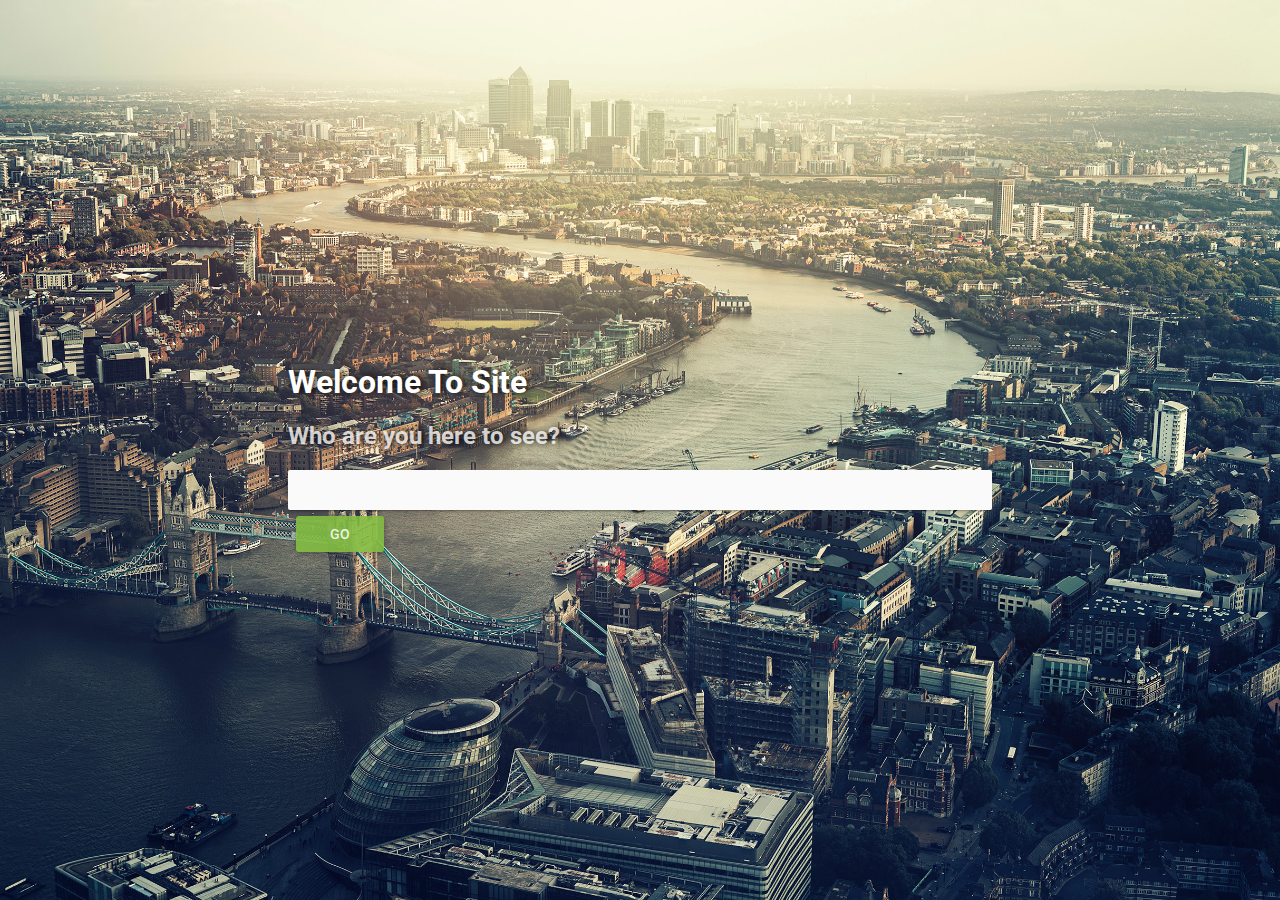
==== commit 3d79c81e: "Deployment for build 54 (https://circleci.com/gh/tombull/welcometo.site/54)" ====
--- a/index.html
+++ b/index.html
@@ -1,4 +1,4 @@
-<!DOCTYPE html><html lang="en" ng-app="welcomeToSite"><head><title>WelcomeTo.Site</title><meta name="viewport" content="width=device-width,initial-scale=1,maximum-scale=1,user-scalable=no"><!-- inject:head:js --><!-- endinject --><!-- inject:html --><!-- endinject --><link href="//fonts.googleapis.com/css?family=Roboto:400,500,400italic" rel="stylesheet" type="text/css"><link href="//fonts.googleapis.com/icon?family=Material+Icons" rel="stylesheet" type="text/css"><link rel="stylesheet" href="https://js.arcgis.com/4.1/esri/css/main.css"><!-- bower:css --><!-- endbower --><!-- inject:css --><link rel="stylesheet" href="css/app-d0829f3182.css"><!-- endinject --></head><body><div id="outer-view" ui-view layout="column" layout-align="center center" layout-fill ng-cloak></div><!-- bower:js --><script src="pack/pack-5b48494d97.js"></script><!-- endbower --><!-- inject:js --><script src="js/app-9ebf1b22bb.js"></script><!-- endinject --><script src="https://js.arcgis.com/4.1"></script><script type="text/javascript">(function () {
+<!DOCTYPE html><html lang="en" ng-app="welcomeToSite"><head><title>WelcomeTo.Site</title><meta name="viewport" content="width=device-width,initial-scale=1,maximum-scale=1,user-scalable=no"><!-- inject:head:js --><!-- endinject --><!-- inject:html --><!-- endinject --><link href="//fonts.googleapis.com/css?family=Roboto:400,500,400italic" rel="stylesheet" type="text/css"><link href="//fonts.googleapis.com/icon?family=Material+Icons" rel="stylesheet" type="text/css"><link rel="stylesheet" href="https://js.arcgis.com/4.1/esri/css/main.css"><!-- bower:css --><!-- endbower --><!-- inject:css --><link rel="stylesheet" href="css/app-f8a01b5f76.css"><!-- endinject --></head><body><div id="outer-view" ui-view layout="column" layout-align="center center" layout-fill ng-cloak></div><!-- bower:js --><script src="pack/pack-5b48494d97.js"></script><!-- endbower --><!-- inject:js --><script src="js/app-79f19383f7.js"></script><!-- endinject --><script src="https://js.arcgis.com/4.1"></script><script type="text/javascript">(function () {
         angular.module('welcomeToSite')
           .constant('lazyLoadJsPaths', {
             /* constants:js */
--- a/css/app-f8a01b5f76.css
+++ b/css/app-f8a01b5f76.css
@@ -0,0 +1,2 @@
+.md-button.md-fab,.md-button.md-raised:not([disabled]),.md-shadow-bottom-z-1{-webkit-box-shadow:0 2px 5px 0 rgba(0,0,0,.26)}.md-ripple-container,.md-scroll-mask,.md-shadow{top:0;position:absolute}[layout=column],[layout=row]{-webkit-box-direction:normal}md-autocomplete,md-autocomplete md-autocomplete-wrap{display:block;overflow:visible;height:40px;position:relative}.md-chips:after,md-autocomplete button:after,md-checkbox .md-container:after,md-checkbox .md-container:before,md-checkbox.md-checked .md-icon:after{content:''}.md-button,.md-button:focus,.md-button:hover,.md-toolbar-tools a{text-decoration:none}.md-autocomplete-suggestions li:focus,.md-button,.md-button:focus,.md-chips .md-chip .md-chip-content:focus,.md-chips .md-chip-input-container input:focus,.md-chips .md-chip-input-container input:not([type]):focus,.md-chips .md-chip-input-container input[type=email]:focus,.md-chips .md-chip-input-container input[type=number]:focus,.md-chips .md-chip-input-container input[type=tel]:focus,.md-chips .md-chip-input-container input[type=url]:focus,.md-chips .md-chip-input-container input[type=text]:focus,.md-tab.md-focused,[tabindex='-1']:focus,md-autocomplete button:focus,md-autocomplete input:not(.md-input),md-bottom-sheet md-list-item,md-checkbox,md-input-container .md-input:focus,md-input-container .md-input:invalid,md-list-item .md-no-style:focus,md-list-item.md-no-proxy:focus,md-option:focus,md-radio-group:focus,md-select:focus,md-slider:focus,md-switch,md-switch .md-thumb,md-tabs-wrapper md-next-button:focus,md-tabs-wrapper md-prev-button:focus{outline:0}body,html{height:100%;color:rgba(0,0,0,.87);position:relative;-webkit-tap-highlight-color:transparent;-webkit-touch-callout:none;min-height:100%;-webkit-text-size-adjust:100%;-ms-text-size-adjust:100%;-webkit-font-smoothing:antialiased;-moz-osx-font-smoothing:grayscale}body{margin:0;padding:0}.inset{padding:10px}button.md-no-style{font-weight:400;background-color:inherit;text-align:left;border:none;padding:0;margin:0}button,input,select,textarea{vertical-align:baseline}button,html input[type=button],input[type=reset],input[type=submit]{cursor:pointer;-webkit-appearance:button}button[disabled],html input[type=button][disabled],input[type=reset][disabled],input[type=submit][disabled]{cursor:default}textarea{vertical-align:top;overflow:auto}.md-button.md-fab,.md-chips,md-checkbox .md-label,md-icon{vertical-align:middle}input[type=search]{-webkit-appearance:textfield;box-sizing:content-box;-webkit-box-sizing:content-box}input[type=search]::-webkit-search-cancel-button,input[type=search]::-webkit-search-decoration{-webkit-appearance:none}.md-visually-hidden{border:0;clip:rect(0 0 0 0);height:1px;margin:-1px;overflow:hidden;padding:0;position:absolute;text-transform:none;width:1px}.md-shadow{left:0;bottom:0;right:0;border-radius:inherit;pointer-events:none}.md-shadow-bottom-z-1{box-shadow:0 2px 5px 0 rgba(0,0,0,.26)}.md-shadow-bottom-z-2{-webkit-box-shadow:0 4px 8px 0 rgba(0,0,0,.4);box-shadow:0 4px 8px 0 rgba(0,0,0,.4)}.md-shadow-animated.md-shadow{-webkit-transition:-webkit-box-shadow .28s cubic-bezier(.4,0,.2,1);transition:-webkit-box-shadow .28s cubic-bezier(.4,0,.2,1);transition:box-shadow .28s cubic-bezier(.4,0,.2,1);transition:box-shadow .28s cubic-bezier(.4,0,.2,1),-webkit-box-shadow .28s cubic-bezier(.4,0,.2,1)}.md-ripple-container{pointer-events:none;overflow:hidden;left:0;width:100%;height:100%;-webkit-transition:all .55s cubic-bezier(.25,.8,.25,1);transition:all .55s cubic-bezier(.25,.8,.25,1)}.md-ripple{position:absolute;-webkit-transform:scale(0);-ms-transform:scale(0);transform:scale(0);-webkit-transform-origin:50% 50%;-ms-transform-origin:50% 50%;transform-origin:50% 50%;opacity:0;border-radius:50%}.md-ripple.md-ripple-placed{-webkit-transition:left 1.8s cubic-bezier(.25,.8,.25,1),top 1.8s cubic-bezier(.25,.8,.25,1),margin 1.3s cubic-bezier(.25,.8,.25,1),border 1.3s cubic-bezier(.25,.8,.25,1),width 1.3s cubic-bezier(.25,.8,.25,1),height 1.3s cubic-bezier(.25,.8,.25,1),opacity 1.3s cubic-bezier(.25,.8,.25,1),-webkit-transform 1.3s cubic-bezier(.25,.8,.25,1);transition:left 1.8s cubic-bezier(.25,.8,.25,1),top 1.8s cubic-bezier(.25,.8,.25,1),margin 1.3s cubic-bezier(.25,.8,.25,1),border 1.3s cubic-bezier(.25,.8,.25,1),width 1.3s cubic-bezier(.25,.8,.25,1),height 1.3s cubic-bezier(.25,.8,.25,1),opacity 1.3s cubic-bezier(.25,.8,.25,1),-webkit-transform 1.3s cubic-bezier(.25,.8,.25,1);transition:left 1.8s cubic-bezier(.25,.8,.25,1),top 1.8s cubic-bezier(.25,.8,.25,1),margin 1.3s cubic-bezier(.25,.8,.25,1),border 1.3s cubic-bezier(.25,.8,.25,1),width 1.3s cubic-bezier(.25,.8,.25,1),height 1.3s cubic-bezier(.25,.8,.25,1),opacity 1.3s cubic-bezier(.25,.8,.25,1),transform 1.3s cubic-bezier(.25,.8,.25,1);transition:left 1.8s cubic-bezier(.25,.8,.25,1),top 1.8s cubic-bezier(.25,.8,.25,1),margin 1.3s cubic-bezier(.25,.8,.25,1),border 1.3s cubic-bezier(.25,.8,.25,1),width 1.3s cubic-bezier(.25,.8,.25,1),height 1.3s cubic-bezier(.25,.8,.25,1),opacity 1.3s cubic-bezier(.25,.8,.25,1),transform 1.3s cubic-bezier(.25,.8,.25,1),-webkit-transform 1.3s cubic-bezier(.25,.8,.25,1)}.md-ripple.md-ripple-scaled{-webkit-transform:scale(1);-ms-transform:scale(1);transform:scale(1)}.md-ripple.md-ripple-active,.md-ripple.md-ripple-full,.md-ripple.md-ripple-visible{opacity:.2}.md-padding{padding:8px}.md-margin{margin:8px}.md-scroll-mask{background-color:transparent;right:0;bottom:0;left:0}.md-scroll-mask>.md-scroll-mask-bar{display:block;position:absolute;background-color:#fafafa;right:0;top:0;bottom:0;z-index:65;-webkit-box-shadow:inset 0 0 1px rgba(0,0,0,.3);box-shadow:inset 0 0 1px rgba(0,0,0,.3)}@media (min-width:600px){.md-padding{padding:16px}}.md-display-4{font-size:112px;font-weight:300;letter-spacing:-.010em;line-height:112px}.md-display-3{font-size:56px;font-weight:400;letter-spacing:-.005em;line-height:56px}.md-display-2{font-size:45px;font-weight:400;line-height:64px}.md-display-1{font-size:34px;font-weight:400;line-height:40px}.md-headline{font-size:24px;font-weight:400;line-height:32px}.md-title{font-size:20px;font-weight:500;letter-spacing:.005em}.md-subhead{font-size:16px;font-weight:400;letter-spacing:.010em;line-height:24px}.md-body-1,.md-body-2{font-size:14px;letter-spacing:.010em}.md-body-1{font-weight:400;line-height:20px}.md-body-2{font-weight:500;line-height:24px}.md-caption{font-size:12px;letter-spacing:.020em}button,input,select,textarea{font-size:100%}[layout]{-webkit-box-sizing:border-box;box-sizing:border-box;display:-webkit-box;display:-webkit-flex;display:-moz-flex;display:-ms-flexbox;display:flex}[layout=column]{-webkit-box-orient:vertical;-ms-flex-direction:column;flex-direction:column;-webkit-flex-direction:column}[layout=row]{-webkit-box-orient:horizontal;-ms-flex-direction:row;flex-direction:row;-webkit-flex-direction:row}[layout-padding]>[flex-lt-md],[layout-padding]>[flex-sm]{padding:4px}[layout-padding],[layout-padding]>[flex-gt-sm],[layout-padding]>[flex-lt-lg],[layout-padding]>[flex-md],[layout-padding]>[flex]{padding:8px}[layout-padding]>[flex-gt-md],[layout-padding]>[flex-lg]{padding:16px}[layout-margin]>[flex-lt-md],[layout-margin]>[flex-sm]{margin:4px}[layout-margin],[layout-margin]>[flex-gt-sm],[layout-margin]>[flex-lt-lg],[layout-margin]>[flex-md],[layout-margin]>[flex]{margin:8px}[layout-margin]>[flex-gt-md],[layout-margin]>[flex-lg]{margin:16px}[layout-wrap]{-webkit-flex-wrap:wrap;-ms-flex-wrap:wrap;flex-wrap:wrap}[layout-fill]{margin:0;min-height:100%;width:100%}@-moz-document url-prefix(){[layout-fill]{margin:0;width:100%;min-height:auto;height:inherit}}[flex]{-webkit-box-sizing:border-box;box-sizing:border-box;-webkit-box-flex:1;-webkit-flex:1;-ms-flex:1;flex:1}[flex="0"]{-webkit-box-flex:0;-webkit-flex:0 0 0%;-ms-flex:0 0 0%;flex:0 0 0%}[layout=row]>[flex="0"]{max-width:0}[layout=column]>[flex="0"]{max-height:0%}[flex="5"]{-webkit-box-flex:0;-webkit-flex:0 0 5%;-ms-flex:0 0 5%;flex:0 0 5%}[layout=row]>[flex="5"]{max-width:5%}[layout=column]>[flex="5"]{max-height:5%}[flex="10"]{-webkit-box-flex:0;-webkit-flex:0 0 10%;-ms-flex:0 0 10%;flex:0 0 10%}[layout=row]>[flex="10"]{max-width:10%}[layout=column]>[flex="10"]{max-height:10%}[flex="15"]{-webkit-box-flex:0;-webkit-flex:0 0 15%;-ms-flex:0 0 15%;flex:0 0 15%}[layout=row]>[flex="15"]{max-width:15%}[layout=column]>[flex="15"]{max-height:15%}[flex="20"]{-webkit-box-flex:0;-webkit-flex:0 0 20%;-ms-flex:0 0 20%;flex:0 0 20%}[layout=row]>[flex="20"]{max-width:20%}[layout=column]>[flex="20"]{max-height:20%}[flex="25"]{-webkit-box-flex:0;-webkit-flex:0 0 25%;-ms-flex:0 0 25%;flex:0 0 25%}[layout=row]>[flex="25"]{max-width:25%}[layout=column]>[flex="25"]{max-height:25%}[flex="30"]{-webkit-box-flex:0;-webkit-flex:0 0 30%;-ms-flex:0 0 30%;flex:0 0 30%}[layout=row]>[flex="30"]{max-width:30%}[layout=column]>[flex="30"]{max-height:30%}[flex="35"]{-webkit-box-flex:0;-webkit-flex:0 0 35%;-ms-flex:0 0 35%;flex:0 0 35%}[layout=row]>[flex="35"]{max-width:35%}[layout=column]>[flex="35"]{max-height:35%}[flex="40"]{-webkit-box-flex:0;-webkit-flex:0 0 40%;-ms-flex:0 0 40%;flex:0 0 40%}[layout=row]>[flex="40"]{max-width:40%}[layout=column]>[flex="40"]{max-height:40%}[flex="45"]{-webkit-box-flex:0;-webkit-flex:0 0 45%;-ms-flex:0 0 45%;flex:0 0 45%}[layout=row]>[flex="45"]{max-width:45%}[layout=column]>[flex="45"]{max-height:45%}[flex="50"]{-webkit-box-flex:0;-webkit-flex:0 0 50%;-ms-flex:0 0 50%;flex:0 0 50%}[layout=row]>[flex="50"]{max-width:50%}[layout=column]>[flex="50"]{max-height:50%}[flex="55"]{-webkit-box-flex:0;-webkit-flex:0 0 55%;-ms-flex:0 0 55%;flex:0 0 55%}[layout=row]>[flex="55"]{max-width:55%}[layout=column]>[flex="55"]{max-height:55%}[flex="60"]{-webkit-box-flex:0;-webkit-flex:0 0 60%;-ms-flex:0 0 60%;flex:0 0 60%}[layout=row]>[flex="60"]{max-width:60%}[layout=column]>[flex="60"]{max-height:60%}[flex="65"]{-webkit-box-flex:0;-webkit-flex:0 0 65%;-ms-flex:0 0 65%;flex:0 0 65%}[layout=row]>[flex="65"]{max-width:65%}[layout=column]>[flex="65"]{max-height:65%}[flex="70"]{-webkit-box-flex:0;-webkit-flex:0 0 70%;-ms-flex:0 0 70%;flex:0 0 70%}[layout=row]>[flex="70"]{max-width:70%}[layout=column]>[flex="70"]{max-height:70%}[flex="75"]{-webkit-box-flex:0;-webkit-flex:0 0 75%;-ms-flex:0 0 75%;flex:0 0 75%}[layout=row]>[flex="75"]{max-width:75%}[layout=column]>[flex="75"]{max-height:75%}[flex="80"]{-webkit-box-flex:0;-webkit-flex:0 0 80%;-ms-flex:0 0 80%;flex:0 0 80%}[layout=row]>[flex="80"]{max-width:80%}[layout=column]>[flex="80"]{max-height:80%}[flex="85"]{-webkit-box-flex:0;-webkit-flex:0 0 85%;-ms-flex:0 0 85%;flex:0 0 85%}[layout=row]>[flex="85"]{max-width:85%}[layout=column]>[flex="85"]{max-height:85%}[flex="90"]{-webkit-box-flex:0;-webkit-flex:0 0 90%;-ms-flex:0 0 90%;flex:0 0 90%}[layout=row]>[flex="90"]{max-width:90%}[layout=column]>[flex="90"]{max-height:90%}[flex="95"]{-webkit-box-flex:0;-webkit-flex:0 0 95%;-ms-flex:0 0 95%;flex:0 0 95%}[layout=row]>[flex="95"]{max-width:95%}[layout=column]>[flex="95"]{max-height:95%}.md-dialog-is-showing,[layout=column]>[flex="100"]{max-height:100%}[flex="100"]{-webkit-box-flex:0;-webkit-flex:0 0 100%;-ms-flex:0 0 100%;flex:0 0 100%}[layout=row]>[flex="100"]{max-width:100%}[flex="33"],[flex="34"]{-webkit-box-flex:0;-webkit-flex:0 0 33.33%;-ms-flex:0 0 33.33%;flex:0 0 33.33%}[flex="66"],[flex="67"]{-webkit-box-flex:0;-webkit-flex:0 0 66.66%;-ms-flex:0 0 66.66%;flex:0 0 66.66%}[layout=row]>[flex="33"],[layout=row]>[flex="34"]{max-width:33.33%}[layout=row]>[flex="66"],[layout=row]>[flex="67"]{max-width:66.66%}[layout=column]>[flex="33"],[layout=column]>[flex="34"]{max-height:33.33%}[layout=column]>[flex="66"],[layout=column]>[flex="67"]{max-height:66.66%}[layout-align=center],[layout-align="center center"],[layout-align="center start"],[layout-align="center end"]{-webkit-box-pack:center;-webkit-justify-content:center;-ms-flex-pack:center;justify-content:center}[layout-align=end],[layout-align="end center"],[layout-align="end start"],[layout-align="end end"]{-webkit-box-pack:end;-webkit-justify-content:flex-end;-ms-flex-pack:end;justify-content:flex-end}[layout-align=space-around],[layout-align="space-around center"],[layout-align="space-around start"],[layout-align="space-around end"]{-webkit-justify-content:space-around;-ms-flex-pack:distribute;justify-content:space-around}[layout-align=space-between],[layout-align="space-between center"],[layout-align="space-between start"],[layout-align="space-between end"]{-webkit-box-pack:justify;-webkit-justify-content:space-between;-ms-flex-pack:justify;justify-content:space-between}[layout-align="center center"],[layout-align="end center"],[layout-align="space-around center"],[layout-align="space-between center"],[layout-align="start center"]{-webkit-box-align:center;-webkit-align-items:center;-ms-flex-align:center;align-items:center}[layout-align="center start"],[layout-align="end start"],[layout-align="space-around start"],[layout-align="space-between start"],[layout-align="start start"]{-webkit-box-align:start;-webkit-align-items:flex-start;-ms-flex-align:start;align-items:flex-start}[layout-align="center end"],[layout-align="end end"],[layout-align="space-around end"],[layout-align="space-between end"],[layout-align="start end"]{-webkit-box-align:end;-webkit-align-items:flex-end;-ms-flex-align:end;align-items:flex-end}[flex-order="0"]{-webkit-box-ordinal-group:1;-webkit-order:0;-ms-flex-order:0;order:0}[flex-order="1"]{-webkit-box-ordinal-group:2;-webkit-order:1;-ms-flex-order:1;order:1}[flex-order="2"]{-webkit-box-ordinal-group:3;-webkit-order:2;-ms-flex-order:2;order:2}[flex-order="3"]{-webkit-box-ordinal-group:4;-webkit-order:3;-ms-flex-order:3;order:3}[flex-order="4"]{-webkit-box-ordinal-group:5;-webkit-order:4;-ms-flex-order:4;order:4}[flex-order="5"]{-webkit-box-ordinal-group:6;-webkit-order:5;-ms-flex-order:5;order:5}[flex-order="6"]{-webkit-box-ordinal-group:7;-webkit-order:6;-ms-flex-order:6;order:6}[flex-order="7"]{-webkit-box-ordinal-group:8;-webkit-order:7;-ms-flex-order:7;order:7}[flex-order="8"]{-webkit-box-ordinal-group:9;-webkit-order:8;-ms-flex-order:8;order:8}[flex-order="9"]{-webkit-box-ordinal-group:10;-webkit-order:9;-ms-flex-order:9;order:9}[offset="5"]{margin-left:5%}[offset="10"]{margin-left:10%}[offset="15"]{margin-left:15%}[offset="20"]{margin-left:20%}[offset="25"]{margin-left:25%}[offset="30"]{margin-left:30%}[offset="35"]{margin-left:35%}[offset="40"]{margin-left:40%}[offset="45"]{margin-left:45%}[offset="50"]{margin-left:50%}[offset="55"]{margin-left:55%}[offset="60"]{margin-left:60%}[offset="65"]{margin-left:65%}[offset="70"]{margin-left:70%}[offset="75"]{margin-left:75%}[offset="80"]{margin-left:80%}[offset="85"]{margin-left:85%}[offset="90"]{margin-left:90%}[offset="95"]{margin-left:95%}[offset="33"],[offset="34"]{margin-left:33.33%}[offset="66"],[offset="67"]{margin-left:66.66%}@media (max-width:599px){[hide-sm]:not([show-sm]):not([show]),[hide]:not([show-sm]):not([show]){display:none}[flex-order-sm="0"]{-webkit-box-ordinal-group:1;-webkit-order:0;-ms-flex-order:0;order:0}[flex-order-sm="1"]{-webkit-box-ordinal-group:2;-webkit-order:1;-ms-flex-order:1;order:1}[flex-order-sm="2"]{-webkit-box-ordinal-group:3;-webkit-order:2;-ms-flex-order:2;order:2}[flex-order-sm="3"]{-webkit-box-ordinal-group:4;-webkit-order:3;-ms-flex-order:3;order:3}[flex-order-sm="4"]{-webkit-box-ordinal-group:5;-webkit-order:4;-ms-flex-order:4;order:4}[flex-order-sm="5"]{-webkit-box-ordinal-group:6;-webkit-order:5;-ms-flex-order:5;order:5}[flex-order-sm="6"]{-webkit-box-ordinal-group:7;-webkit-order:6;-ms-flex-order:6;order:6}[flex-order-sm="7"]{-webkit-box-ordinal-group:8;-webkit-order:7;-ms-flex-order:7;order:7}[flex-order-sm="8"]{-webkit-box-ordinal-group:9;-webkit-order:8;-ms-flex-order:8;order:8}[flex-order-sm="9"]{-webkit-box-ordinal-group:10;-webkit-order:9;-ms-flex-order:9;order:9}[layout-align-sm=center],[layout-align-sm="center center"],[layout-align-sm="center start"],[layout-align-sm="center end"]{-webkit-box-pack:center;-webkit-justify-content:center;-ms-flex-pack:center;justify-content:center}[layout-align-sm=end],[layout-align-sm="end center"],[layout-align-sm="end start"],[layout-align-sm="end end"]{-webkit-box-pack:end;-webkit-justify-content:flex-end;-ms-flex-pack:end;justify-content:flex-end}[layout-align-sm=space-around],[layout-align-sm="space-around center"],[layout-align-sm="space-around start"],[layout-align-sm="space-around end"]{-webkit-justify-content:space-around;-ms-flex-pack:distribute;justify-content:space-around}[layout-align-sm=space-between],[layout-align-sm="space-between center"],[layout-align-sm="space-between start"],[layout-align-sm="space-between end"]{-webkit-box-pack:justify;-webkit-justify-content:space-between;-ms-flex-pack:justify;justify-content:space-between}[layout-align-sm="center center"],[layout-align-sm="end center"],[layout-align-sm="space-around center"],[layout-align-sm="space-between center"],[layout-align-sm="start center"]{-webkit-box-align:center;-webkit-align-items:center;-ms-flex-align:center;align-items:center}[layout-align-sm="center start"],[layout-align-sm="end start"],[layout-align-sm="space-around start"],[layout-align-sm="space-between start"],[layout-align-sm="start start"]{-webkit-box-align:start;-webkit-align-items:flex-start;-ms-flex-align:start;align-items:flex-start}[layout-align-sm="center end"],[layout-align-sm="end end"],[layout-align-sm="space-around end"],[layout-align-sm="space-between end"],[layout-align-sm="start end"]{-webkit-box-align:end;-webkit-align-items:flex-end;-ms-flex-align:end;align-items:flex-end}[layout-sm]{-webkit-box-sizing:border-box;box-sizing:border-box;display:-webkit-box;display:-webkit-flex;display:-moz-flex;display:-ms-flexbox;display:flex}[layout-sm=column]{-webkit-box-orient:vertical;-webkit-box-direction:normal;-webkit-flex-direction:column;-ms-flex-direction:column;flex-direction:column}[layout-sm=row]{-webkit-box-orient:horizontal;-webkit-box-direction:normal;-webkit-flex-direction:row;-ms-flex-direction:row;flex-direction:row}[offset-sm="5"]{margin-left:5%}[offset-sm="10"]{margin-left:10%}[offset-sm="15"]{margin-left:15%}[offset-sm="20"]{margin-left:20%}[offset-sm="25"]{margin-left:25%}[offset-sm="30"]{margin-left:30%}[offset-sm="35"]{margin-left:35%}[offset-sm="40"]{margin-left:40%}[offset-sm="45"]{margin-left:45%}[offset-sm="50"]{margin-left:50%}[offset-sm="55"]{margin-left:55%}[offset-sm="60"]{margin-left:60%}[offset-sm="65"]{margin-left:65%}[offset-sm="70"]{margin-left:70%}[offset-sm="75"]{margin-left:75%}[offset-sm="80"]{margin-left:80%}[offset-sm="85"]{margin-left:85%}[offset-sm="90"]{margin-left:90%}[offset-sm="95"]{margin-left:95%}[offset-sm="33"],[offset-sm="34"]{margin-left:33.33%}[offset-sm="66"],[offset-sm="67"]{margin-left:66.66%}[flex-sm]{-webkit-box-sizing:border-box;box-sizing:border-box;-webkit-box-flex:1;-webkit-flex:1;-ms-flex:1;flex:1}[flex-sm="0"]{-webkit-box-flex:0;-webkit-flex:0 0 0%;-ms-flex:0 0 0%;flex:0 0 0%}[layout=row]>[flex-sm="0"]{max-width:0}[layout=column]>[flex-sm="0"]{max-height:0%}[flex-sm="5"]{-webkit-box-flex:0;-webkit-flex:0 0 5%;-ms-flex:0 0 5%;flex:0 0 5%}[layout=row]>[flex-sm="5"]{max-width:5%}[layout=column]>[flex-sm="5"]{max-height:5%}[flex-sm="10"]{-webkit-box-flex:0;-webkit-flex:0 0 10%;-ms-flex:0 0 10%;flex:0 0 10%}[layout=row]>[flex-sm="10"]{max-width:10%}[layout=column]>[flex-sm="10"]{max-height:10%}[flex-sm="15"]{-webkit-box-flex:0;-webkit-flex:0 0 15%;-ms-flex:0 0 15%;flex:0 0 15%}[layout=row]>[flex-sm="15"]{max-width:15%}[layout=column]>[flex-sm="15"]{max-height:15%}[flex-sm="20"]{-webkit-box-flex:0;-webkit-flex:0 0 20%;-ms-flex:0 0 20%;flex:0 0 20%}[layout=row]>[flex-sm="20"]{max-width:20%}[layout=column]>[flex-sm="20"]{max-height:20%}[flex-sm="25"]{-webkit-box-flex:0;-webkit-flex:0 0 25%;-ms-flex:0 0 25%;flex:0 0 25%}[layout=row]>[flex-sm="25"]{max-width:25%}[layout=column]>[flex-sm="25"]{max-height:25%}[flex-sm="30"]{-webkit-box-flex:0;-webkit-flex:0 0 30%;-ms-flex:0 0 30%;flex:0 0 30%}[layout=row]>[flex-sm="30"]{max-width:30%}[layout=column]>[flex-sm="30"]{max-height:30%}[flex-sm="35"]{-webkit-box-flex:0;-webkit-flex:0 0 35%;-ms-flex:0 0 35%;flex:0 0 35%}[layout=row]>[flex-sm="35"]{max-width:35%}[layout=column]>[flex-sm="35"]{max-height:35%}[flex-sm="40"]{-webkit-box-flex:0;-webkit-flex:0 0 40%;-ms-flex:0 0 40%;flex:0 0 40%}[layout=row]>[flex-sm="40"]{max-width:40%}[layout=column]>[flex-sm="40"]{max-height:40%}[flex-sm="45"]{-webkit-box-flex:0;-webkit-flex:0 0 45%;-ms-flex:0 0 45%;flex:0 0 45%}[layout=row]>[flex-sm="45"]{max-width:45%}[layout=column]>[flex-sm="45"]{max-height:45%}[flex-sm="50"]{-webkit-box-flex:0;-webkit-flex:0 0 50%;-ms-flex:0 0 50%;flex:0 0 50%}[layout=row]>[flex-sm="50"]{max-width:50%}[layout=column]>[flex-sm="50"]{max-height:50%}[flex-sm="55"]{-webkit-box-flex:0;-webkit-flex:0 0 55%;-ms-flex:0 0 55%;flex:0 0 55%}[layout=row]>[flex-sm="55"]{max-width:55%}[layout=column]>[flex-sm="55"]{max-height:55%}[flex-sm="60"]{-webkit-box-flex:0;-webkit-flex:0 0 60%;-ms-flex:0 0 60%;flex:0 0 60%}[layout=row]>[flex-sm="60"]{max-width:60%}[layout=column]>[flex-sm="60"]{max-height:60%}[flex-sm="65"]{-webkit-box-flex:0;-webkit-flex:0 0 65%;-ms-flex:0 0 65%;flex:0 0 65%}[layout=row]>[flex-sm="65"]{max-width:65%}[layout=column]>[flex-sm="65"]{max-height:65%}[flex-sm="70"]{-webkit-box-flex:0;-webkit-flex:0 0 70%;-ms-flex:0 0 70%;flex:0 0 70%}[layout=row]>[flex-sm="70"]{max-width:70%}[layout=column]>[flex-sm="70"]{max-height:70%}[flex-sm="75"]{-webkit-box-flex:0;-webkit-flex:0 0 75%;-ms-flex:0 0 75%;flex:0 0 75%}[layout=row]>[flex-sm="75"]{max-width:75%}[layout=column]>[flex-sm="75"]{max-height:75%}[flex-sm="80"]{-webkit-box-flex:0;-webkit-flex:0 0 80%;-ms-flex:0 0 80%;flex:0 0 80%}[layout=row]>[flex-sm="80"]{max-width:80%}[layout=column]>[flex-sm="80"]{max-height:80%}[flex-sm="85"]{-webkit-box-flex:0;-webkit-flex:0 0 85%;-ms-flex:0 0 85%;flex:0 0 85%}[layout=row]>[flex-sm="85"]{max-width:85%}[layout=column]>[flex-sm="85"]{max-height:85%}[flex-sm="90"]{-webkit-box-flex:0;-webkit-flex:0 0 90%;-ms-flex:0 0 90%;flex:0 0 90%}[layout=row]>[flex-sm="90"]{max-width:90%}[layout=column]>[flex-sm="90"]{max-height:90%}[flex-sm="95"]{-webkit-box-flex:0;-webkit-flex:0 0 95%;-ms-flex:0 0 95%;flex:0 0 95%}[layout=row]>[flex-sm="95"]{max-width:95%}[layout=column]>[flex-sm="95"]{max-height:95%}[flex-sm="100"]{-webkit-box-flex:0;-webkit-flex:0 0 100%;-ms-flex:0 0 100%;flex:0 0 100%}[layout=row]>[flex-sm="100"]{max-width:100%}[layout=column]>[flex-sm="100"]{max-height:100%}[flex-sm="33"],[flex-sm="34"]{-webkit-box-flex:0;-webkit-flex:0 0 33.33%;-ms-flex:0 0 33.33%;flex:0 0 33.33%}[flex-sm="66"],[flex-sm="67"]{-webkit-box-flex:0;-webkit-flex:0 0 66.66%;-ms-flex:0 0 66.66%;flex:0 0 66.66%}[layout=row]>[flex-sm="33"],[layout=row]>[flex-sm="34"]{max-width:33.33%}[layout=row]>[flex-sm="66"],[layout=row]>[flex-sm="67"]{max-width:66.66%}[layout=column]>[flex-sm="33"],[layout=column]>[flex-sm="34"]{max-height:33.33%}[layout=column]>[flex-sm="66"],[layout=column]>[flex-sm="67"]{max-height:66.66%}}@media (min-width:600px){[flex-order-gt-sm="0"]{-webkit-box-ordinal-group:1;-webkit-order:0;-ms-flex-order:0;order:0}[flex-order-gt-sm="1"]{-webkit-box-ordinal-group:2;-webkit-order:1;-ms-flex-order:1;order:1}[flex-order-gt-sm="2"]{-webkit-box-ordinal-group:3;-webkit-order:2;-ms-flex-order:2;order:2}[flex-order-gt-sm="3"]{-webkit-box-ordinal-group:4;-webkit-order:3;-ms-flex-order:3;order:3}[flex-order-gt-sm="4"]{-webkit-box-ordinal-group:5;-webkit-order:4;-ms-flex-order:4;order:4}[flex-order-gt-sm="5"]{-webkit-box-ordinal-group:6;-webkit-order:5;-ms-flex-order:5;order:5}[flex-order-gt-sm="6"]{-webkit-box-ordinal-group:7;-webkit-order:6;-ms-flex-order:6;order:6}[flex-order-gt-sm="7"]{-webkit-box-ordinal-group:8;-webkit-order:7;-ms-flex-order:7;order:7}[flex-order-gt-sm="8"]{-webkit-box-ordinal-group:9;-webkit-order:8;-ms-flex-order:8;order:8}[flex-order-gt-sm="9"]{-webkit-box-ordinal-group:10;-webkit-order:9;-ms-flex-order:9;order:9}[layout-align-gt-sm=center],[layout-align-gt-sm="center center"],[layout-align-gt-sm="center start"],[layout-align-gt-sm="center end"]{-webkit-box-pack:center;-webkit-justify-content:center;-ms-flex-pack:center;justify-content:center}[layout-align-gt-sm=end],[layout-align-gt-sm="end center"],[layout-align-gt-sm="end start"],[layout-align-gt-sm="end end"]{-webkit-box-pack:end;-webkit-justify-content:flex-end;-ms-flex-pack:end;justify-content:flex-end}[layout-align-gt-sm=space-around],[layout-align-gt-sm="space-around center"],[layout-align-gt-sm="space-around start"],[layout-align-gt-sm="space-around end"]{-webkit-justify-content:space-around;-ms-flex-pack:distribute;justify-content:space-around}[layout-align-gt-sm=space-between],[layout-align-gt-sm="space-between center"],[layout-align-gt-sm="space-between start"],[layout-align-gt-sm="space-between end"]{-webkit-box-pack:justify;-webkit-justify-content:space-between;-ms-flex-pack:justify;justify-content:space-between}[layout-align-gt-sm="center center"],[layout-align-gt-sm="end center"],[layout-align-gt-sm="space-around center"],[layout-align-gt-sm="space-between center"],[layout-align-gt-sm="start center"]{-webkit-box-align:center;-webkit-align-items:center;-ms-flex-align:center;align-items:center}[layout-align-gt-sm="center start"],[layout-align-gt-sm="end start"],[layout-align-gt-sm="space-around start"],[layout-align-gt-sm="space-between start"],[layout-align-gt-sm="start start"]{-webkit-box-align:start;-webkit-align-items:flex-start;-ms-flex-align:start;align-items:flex-start}[layout-align-gt-sm="center end"],[layout-align-gt-sm="end end"],[layout-align-gt-sm="space-around end"],[layout-align-gt-sm="space-between end"],[layout-align-gt-sm="start end"]{-webkit-box-align:end;-webkit-align-items:flex-end;-ms-flex-align:end;align-items:flex-end}[layout-gt-sm]{-webkit-box-sizing:border-box;box-sizing:border-box;display:-webkit-box;display:-webkit-flex;display:-moz-flex;display:-ms-flexbox;display:flex}[layout-gt-sm=column]{-webkit-box-orient:vertical;-webkit-box-direction:normal;-webkit-flex-direction:column;-ms-flex-direction:column;flex-direction:column}[layout-gt-sm=row]{-webkit-box-orient:horizontal;-webkit-box-direction:normal;-webkit-flex-direction:row;-ms-flex-direction:row;flex-direction:row}[offset-gt-sm="5"]{margin-left:5%}[offset-gt-sm="10"]{margin-left:10%}[offset-gt-sm="15"]{margin-left:15%}[offset-gt-sm="20"]{margin-left:20%}[offset-gt-sm="25"]{margin-left:25%}[offset-gt-sm="30"]{margin-left:30%}[offset-gt-sm="35"]{margin-left:35%}[offset-gt-sm="40"]{margin-left:40%}[offset-gt-sm="45"]{margin-left:45%}[offset-gt-sm="50"]{margin-left:50%}[offset-gt-sm="55"]{margin-left:55%}[offset-gt-sm="60"]{margin-left:60%}[offset-gt-sm="65"]{margin-left:65%}[offset-gt-sm="70"]{margin-left:70%}[offset-gt-sm="75"]{margin-left:75%}[offset-gt-sm="80"]{margin-left:80%}[offset-gt-sm="85"]{margin-left:85%}[offset-gt-sm="90"]{margin-left:90%}[offset-gt-sm="95"]{margin-left:95%}[offset-gt-sm="33"],[offset-gt-sm="34"]{margin-left:33.33%}[offset-gt-sm="66"],[offset-gt-sm="67"]{margin-left:66.66%}[flex-gt-sm]{-webkit-box-sizing:border-box;box-sizing:border-box;-webkit-box-flex:1;-webkit-flex:1;-ms-flex:1;flex:1}[flex-gt-sm="0"]{-webkit-box-flex:0;-webkit-flex:0 0 0%;-ms-flex:0 0 0%;flex:0 0 0%}[layout=row]>[flex-gt-sm="0"]{max-width:0}[layout=column]>[flex-gt-sm="0"]{max-height:0%}[flex-gt-sm="5"]{-webkit-box-flex:0;-webkit-flex:0 0 5%;-ms-flex:0 0 5%;flex:0 0 5%}[layout=row]>[flex-gt-sm="5"]{max-width:5%}[layout=column]>[flex-gt-sm="5"]{max-height:5%}[flex-gt-sm="10"]{-webkit-box-flex:0;-webkit-flex:0 0 10%;-ms-flex:0 0 10%;flex:0 0 10%}[layout=row]>[flex-gt-sm="10"]{max-width:10%}[layout=column]>[flex-gt-sm="10"]{max-height:10%}[flex-gt-sm="15"]{-webkit-box-flex:0;-webkit-flex:0 0 15%;-ms-flex:0 0 15%;flex:0 0 15%}[layout=row]>[flex-gt-sm="15"]{max-width:15%}[layout=column]>[flex-gt-sm="15"]{max-height:15%}[flex-gt-sm="20"]{-webkit-box-flex:0;-webkit-flex:0 0 20%;-ms-flex:0 0 20%;flex:0 0 20%}[layout=row]>[flex-gt-sm="20"]{max-width:20%}[layout=column]>[flex-gt-sm="20"]{max-height:20%}[flex-gt-sm="25"]{-webkit-box-flex:0;-webkit-flex:0 0 25%;-ms-flex:0 0 25%;flex:0 0 25%}[layout=row]>[flex-gt-sm="25"]{max-width:25%}[layout=column]>[flex-gt-sm="25"]{max-height:25%}[flex-gt-sm="30"]{-webkit-box-flex:0;-webkit-flex:0 0 30%;-ms-flex:0 0 30%;flex:0 0 30%}[layout=row]>[flex-gt-sm="30"]{max-width:30%}[layout=column]>[flex-gt-sm="30"]{max-height:30%}[flex-gt-sm="35"]{-webkit-box-flex:0;-webkit-flex:0 0 35%;-ms-flex:0 0 35%;flex:0 0 35%}[layout=row]>[flex-gt-sm="35"]{max-width:35%}[layout=column]>[flex-gt-sm="35"]{max-height:35%}[flex-gt-sm="40"]{-webkit-box-flex:0;-webkit-flex:0 0 40%;-ms-flex:0 0 40%;flex:0 0 40%}[layout=row]>[flex-gt-sm="40"]{max-width:40%}[layout=column]>[flex-gt-sm="40"]{max-height:40%}[flex-gt-sm="45"]{-webkit-box-flex:0;-webkit-flex:0 0 45%;-ms-flex:0 0 45%;flex:0 0 45%}[layout=row]>[flex-gt-sm="45"]{max-width:45%}[layout=column]>[flex-gt-sm="45"]{max-height:45%}[flex-gt-sm="50"]{-webkit-box-flex:0;-webkit-flex:0 0 50%;-ms-flex:0 0 50%;flex:0 0 50%}[layout=row]>[flex-gt-sm="50"]{max-width:50%}[layout=column]>[flex-gt-sm="50"]{max-height:50%}[flex-gt-sm="55"]{-webkit-box-flex:0;-webkit-flex:0 0 55%;-ms-flex:0 0 55%;flex:0 0 55%}[layout=row]>[flex-gt-sm="55"]{max-width:55%}[layout=column]>[flex-gt-sm="55"]{max-height:55%}[flex-gt-sm="60"]{-webkit-box-flex:0;-webkit-flex:0 0 60%;-ms-flex:0 0 60%;flex:0 0 60%}[layout=row]>[flex-gt-sm="60"]{max-width:60%}[layout=column]>[flex-gt-sm="60"]{max-height:60%}[flex-gt-sm="65"]{-webkit-box-flex:0;-webkit-flex:0 0 65%;-ms-flex:0 0 65%;flex:0 0 65%}[layout=row]>[flex-gt-sm="65"]{max-width:65%}[layout=column]>[flex-gt-sm="65"]{max-height:65%}[flex-gt-sm="70"]{-webkit-box-flex:0;-webkit-flex:0 0 70%;-ms-flex:0 0 70%;flex:0 0 70%}[layout=row]>[flex-gt-sm="70"]{max-width:70%}[layout=column]>[flex-gt-sm="70"]{max-height:70%}[flex-gt-sm="75"]{-webkit-box-flex:0;-webkit-flex:0 0 75%;-ms-flex:0 0 75%;flex:0 0 75%}[layout=row]>[flex-gt-sm="75"]{max-width:75%}[layout=column]>[flex-gt-sm="75"]{max-height:75%}[flex-gt-sm="80"]{-webkit-box-flex:0;-webkit-flex:0 0 80%;-ms-flex:0 0 80%;flex:0 0 80%}[layout=row]>[flex-gt-sm="80"]{max-width:80%}[layout=column]>[flex-gt-sm="80"]{max-height:80%}[flex-gt-sm="85"]{-webkit-box-flex:0;-webkit-flex:0 0 85%;-ms-flex:0 0 85%;flex:0 0 85%}[layout=row]>[flex-gt-sm="85"]{max-width:85%}[layout=column]>[flex-gt-sm="85"]{max-height:85%}[flex-gt-sm="90"]{-webkit-box-flex:0;-webkit-flex:0 0 90%;-ms-flex:0 0 90%;flex:0 0 90%}[layout=row]>[flex-gt-sm="90"]{max-width:90%}[layout=column]>[flex-gt-sm="90"]{max-height:90%}[flex-gt-sm="95"]{-webkit-box-flex:0;-webkit-flex:0 0 95%;-ms-flex:0 0 95%;flex:0 0 95%}[layout=row]>[flex-gt-sm="95"]{max-width:95%}[layout=column]>[flex-gt-sm="95"]{max-height:95%}[flex-gt-sm="100"]{-webkit-box-flex:0;-webkit-flex:0 0 100%;-ms-flex:0 0 100%;flex:0 0 100%}[layout=row]>[flex-gt-sm="100"]{max-width:100%}[layout=column]>[flex-gt-sm="100"]{max-height:100%}[flex-gt-sm="33"],[flex-gt-sm="34"]{-webkit-box-flex:0;-webkit-flex:0 0 33.33%;-ms-flex:0 0 33.33%;flex:0 0 33.33%}[flex-gt-sm="66"],[flex-gt-sm="67"]{-webkit-box-flex:0;-webkit-flex:0 0 66.66%;-ms-flex:0 0 66.66%;flex:0 0 66.66%}[layout=row]>[flex-gt-sm="33"],[layout=row]>[flex-gt-sm="34"]{max-width:33.33%}[layout=row]>[flex-gt-sm="66"],[layout=row]>[flex-gt-sm="67"]{max-width:66.66%}[layout=column]>[flex-gt-sm="33"],[layout=column]>[flex-gt-sm="34"]{max-height:33.33%}[layout=column]>[flex-gt-sm="66"],[layout=column]>[flex-gt-sm="67"]{max-height:66.66%}}@media (min-width:600px) and (max-width:959px){[hide-gt-sm]:not([show-gt-sm]):not([show-md]):not([show]),[hide-md]:not([show-md]):not([show]),[hide]:not([show-gt-sm]):not([show-md]):not([show]){display:none}[flex-order-md="0"]{-webkit-box-ordinal-group:1;-webkit-order:0;-ms-flex-order:0;order:0}[flex-order-md="1"]{-webkit-box-ordinal-group:2;-webkit-order:1;-ms-flex-order:1;order:1}[flex-order-md="2"]{-webkit-box-ordinal-group:3;-webkit-order:2;-ms-flex-order:2;order:2}[flex-order-md="3"]{-webkit-box-ordinal-group:4;-webkit-order:3;-ms-flex-order:3;order:3}[flex-order-md="4"]{-webkit-box-ordinal-group:5;-webkit-order:4;-ms-flex-order:4;order:4}[flex-order-md="5"]{-webkit-box-ordinal-group:6;-webkit-order:5;-ms-flex-order:5;order:5}[flex-order-md="6"]{-webkit-box-ordinal-group:7;-webkit-order:6;-ms-flex-order:6;order:6}[flex-order-md="7"]{-webkit-box-ordinal-group:8;-webkit-order:7;-ms-flex-order:7;order:7}[flex-order-md="8"]{-webkit-box-ordinal-group:9;-webkit-order:8;-ms-flex-order:8;order:8}[flex-order-md="9"]{-webkit-box-ordinal-group:10;-webkit-order:9;-ms-flex-order:9;order:9}[layout-align-md=center],[layout-align-md="center center"],[layout-align-md="center start"],[layout-align-md="center end"]{-webkit-box-pack:center;-webkit-justify-content:center;-ms-flex-pack:center;justify-content:center}[layout-align-md=end],[layout-align-md="end center"],[layout-align-md="end start"],[layout-align-md="end end"]{-webkit-box-pack:end;-webkit-justify-content:flex-end;-ms-flex-pack:end;justify-content:flex-end}[layout-align-md=space-around],[layout-align-md="space-around center"],[layout-align-md="space-around start"],[layout-align-md="space-around end"]{-webkit-justify-content:space-around;-ms-flex-pack:distribute;justify-content:space-around}[layout-align-md=space-between],[layout-align-md="space-between center"],[layout-align-md="space-between start"],[layout-align-md="space-between end"]{-webkit-box-pack:justify;-webkit-justify-content:space-between;-ms-flex-pack:justify;justify-content:space-between}[layout-align-md="center center"],[layout-align-md="end center"],[layout-align-md="space-around center"],[layout-align-md="space-between center"],[layout-align-md="start center"]{-webkit-box-align:center;-webkit-align-items:center;-ms-flex-align:center;align-items:center}[layout-align-md="center start"],[layout-align-md="end start"],[layout-align-md="space-around start"],[layout-align-md="space-between start"],[layout-align-md="start start"]{-webkit-box-align:start;-webkit-align-items:flex-start;-ms-flex-align:start;align-items:flex-start}[layout-align-md="center end"],[layout-align-md="end end"],[layout-align-md="space-around end"],[layout-align-md="space-between end"],[layout-align-md="start end"]{-webkit-box-align:end;-webkit-align-items:flex-end;-ms-flex-align:end;align-items:flex-end}[layout-md]{-webkit-box-sizing:border-box;box-sizing:border-box;display:-webkit-box;display:-webkit-flex;display:-moz-flex;display:-ms-flexbox;display:flex}[layout-md=column]{-webkit-box-orient:vertical;-webkit-box-direction:normal;-webkit-flex-direction:column;-ms-flex-direction:column;flex-direction:column}[layout-md=row]{-webkit-box-orient:horizontal;-webkit-box-direction:normal;-webkit-flex-direction:row;-ms-flex-direction:row;flex-direction:row}[offset-md="5"]{margin-left:5%}[offset-md="10"]{margin-left:10%}[offset-md="15"]{margin-left:15%}[offset-md="20"]{margin-left:20%}[offset-md="25"]{margin-left:25%}[offset-md="30"]{margin-left:30%}[offset-md="35"]{margin-left:35%}[offset-md="40"]{margin-left:40%}[offset-md="45"]{margin-left:45%}[offset-md="50"]{margin-left:50%}[offset-md="55"]{margin-left:55%}[offset-md="60"]{margin-left:60%}[offset-md="65"]{margin-left:65%}[offset-md="70"]{margin-left:70%}[offset-md="75"]{margin-left:75%}[offset-md="80"]{margin-left:80%}[offset-md="85"]{margin-left:85%}[offset-md="90"]{margin-left:90%}[offset-md="95"]{margin-left:95%}[offset-md="33"],[offset-md="34"]{margin-left:33.33%}[offset-md="66"],[offset-md="67"]{margin-left:66.66%}[flex-md]{-webkit-box-sizing:border-box;box-sizing:border-box;-webkit-box-flex:1;-webkit-flex:1;-ms-flex:1;flex:1}[flex-md="0"]{-webkit-box-flex:0;-webkit-flex:0 0 0%;-ms-flex:0 0 0%;flex:0 0 0%}[layout=row]>[flex-md="0"]{max-width:0}[layout=column]>[flex-md="0"]{max-height:0%}[flex-md="5"]{-webkit-box-flex:0;-webkit-flex:0 0 5%;-ms-flex:0 0 5%;flex:0 0 5%}[layout=row]>[flex-md="5"]{max-width:5%}[layout=column]>[flex-md="5"]{max-height:5%}[flex-md="10"]{-webkit-box-flex:0;-webkit-flex:0 0 10%;-ms-flex:0 0 10%;flex:0 0 10%}[layout=row]>[flex-md="10"]{max-width:10%}[layout=column]>[flex-md="10"]{max-height:10%}[flex-md="15"]{-webkit-box-flex:0;-webkit-flex:0 0 15%;-ms-flex:0 0 15%;flex:0 0 15%}[layout=row]>[flex-md="15"]{max-width:15%}[layout=column]>[flex-md="15"]{max-height:15%}[flex-md="20"]{-webkit-box-flex:0;-webkit-flex:0 0 20%;-ms-flex:0 0 20%;flex:0 0 20%}[layout=row]>[flex-md="20"]{max-width:20%}[layout=column]>[flex-md="20"]{max-height:20%}[flex-md="25"]{-webkit-box-flex:0;-webkit-flex:0 0 25%;-ms-flex:0 0 25%;flex:0 0 25%}[layout=row]>[flex-md="25"]{max-width:25%}[layout=column]>[flex-md="25"]{max-height:25%}[flex-md="30"]{-webkit-box-flex:0;-webkit-flex:0 0 30%;-ms-flex:0 0 30%;flex:0 0 30%}[layout=row]>[flex-md="30"]{max-width:30%}[layout=column]>[flex-md="30"]{max-height:30%}[flex-md="35"]{-webkit-box-flex:0;-webkit-flex:0 0 35%;-ms-flex:0 0 35%;flex:0 0 35%}[layout=row]>[flex-md="35"]{max-width:35%}[layout=column]>[flex-md="35"]{max-height:35%}[flex-md="40"]{-webkit-box-flex:0;-webkit-flex:0 0 40%;-ms-flex:0 0 40%;flex:0 0 40%}[layout=row]>[flex-md="40"]{max-width:40%}[layout=column]>[flex-md="40"]{max-height:40%}[flex-md="45"]{-webkit-box-flex:0;-webkit-flex:0 0 45%;-ms-flex:0 0 45%;flex:0 0 45%}[layout=row]>[flex-md="45"]{max-width:45%}[layout=column]>[flex-md="45"]{max-height:45%}[flex-md="50"]{-webkit-box-flex:0;-webkit-flex:0 0 50%;-ms-flex:0 0 50%;flex:0 0 50%}[layout=row]>[flex-md="50"]{max-width:50%}[layout=column]>[flex-md="50"]{max-height:50%}[flex-md="55"]{-webkit-box-flex:0;-webkit-flex:0 0 55%;-ms-flex:0 0 55%;flex:0 0 55%}[layout=row]>[flex-md="55"]{max-width:55%}[layout=column]>[flex-md="55"]{max-height:55%}[flex-md="60"]{-webkit-box-flex:0;-webkit-flex:0 0 60%;-ms-flex:0 0 60%;flex:0 0 60%}[layout=row]>[flex-md="60"]{max-width:60%}[layout=column]>[flex-md="60"]{max-height:60%}[flex-md="65"]{-webkit-box-flex:0;-webkit-flex:0 0 65%;-ms-flex:0 0 65%;flex:0 0 65%}[layout=row]>[flex-md="65"]{max-width:65%}[layout=column]>[flex-md="65"]{max-height:65%}[flex-md="70"]{-webkit-box-flex:0;-webkit-flex:0 0 70%;-ms-flex:0 0 70%;flex:0 0 70%}[layout=row]>[flex-md="70"]{max-width:70%}[layout=column]>[flex-md="70"]{max-height:70%}[flex-md="75"]{-webkit-box-flex:0;-webkit-flex:0 0 75%;-ms-flex:0 0 75%;flex:0 0 75%}[layout=row]>[flex-md="75"]{max-width:75%}[layout=column]>[flex-md="75"]{max-height:75%}[flex-md="80"]{-webkit-box-flex:0;-webkit-flex:0 0 80%;-ms-flex:0 0 80%;flex:0 0 80%}[layout=row]>[flex-md="80"]{max-width:80%}[layout=column]>[flex-md="80"]{max-height:80%}[flex-md="85"]{-webkit-box-flex:0;-webkit-flex:0 0 85%;-ms-flex:0 0 85%;flex:0 0 85%}[layout=row]>[flex-md="85"]{max-width:85%}[layout=column]>[flex-md="85"]{max-height:85%}[flex-md="90"]{-webkit-box-flex:0;-webkit-flex:0 0 90%;-ms-flex:0 0 90%;flex:0 0 90%}[layout=row]>[flex-md="90"]{max-width:90%}[layout=column]>[flex-md="90"]{max-height:90%}[flex-md="95"]{-webkit-box-flex:0;-webkit-flex:0 0 95%;-ms-flex:0 0 95%;flex:0 0 95%}[layout=row]>[flex-md="95"]{max-width:95%}[layout=column]>[flex-md="95"]{max-height:95%}[flex-md="100"]{-webkit-box-flex:0;-webkit-flex:0 0 100%;-ms-flex:0 0 100%;flex:0 0 100%}[layout=row]>[flex-md="100"]{max-width:100%}[layout=column]>[flex-md="100"]{max-height:100%}[flex-md="33"],[flex-md="34"]{-webkit-box-flex:0;-webkit-flex:0 0 33.33%;-ms-flex:0 0 33.33%;flex:0 0 33.33%}[flex-md="66"],[flex-md="67"]{-webkit-box-flex:0;-webkit-flex:0 0 66.66%;-ms-flex:0 0 66.66%;flex:0 0 66.66%}[layout=row]>[flex-md="33"],[layout=row]>[flex-md="34"]{max-width:33.33%}[layout=row]>[flex-md="66"],[layout=row]>[flex-md="67"]{max-width:66.66%}[layout=column]>[flex-md="33"],[layout=column]>[flex-md="34"]{max-height:33.33%}[layout=column]>[flex-md="66"],[layout=column]>[flex-md="67"]{max-height:66.66%}}@media (min-width:960px){[flex-order-gt-md="0"]{-webkit-box-ordinal-group:1;-webkit-order:0;-ms-flex-order:0;order:0}[flex-order-gt-md="1"]{-webkit-box-ordinal-group:2;-webkit-order:1;-ms-flex-order:1;order:1}[flex-order-gt-md="2"]{-webkit-box-ordinal-group:3;-webkit-order:2;-ms-flex-order:2;order:2}[flex-order-gt-md="3"]{-webkit-box-ordinal-group:4;-webkit-order:3;-ms-flex-order:3;order:3}[flex-order-gt-md="4"]{-webkit-box-ordinal-group:5;-webkit-order:4;-ms-flex-order:4;order:4}[flex-order-gt-md="5"]{-webkit-box-ordinal-group:6;-webkit-order:5;-ms-flex-order:5;order:5}[flex-order-gt-md="6"]{-webkit-box-ordinal-group:7;-webkit-order:6;-ms-flex-order:6;order:6}[flex-order-gt-md="7"]{-webkit-box-ordinal-group:8;-webkit-order:7;-ms-flex-order:7;order:7}[flex-order-gt-md="8"]{-webkit-box-ordinal-group:9;-webkit-order:8;-ms-flex-order:8;order:8}[flex-order-gt-md="9"]{-webkit-box-ordinal-group:10;-webkit-order:9;-ms-flex-order:9;order:9}[layout-align-gt-md=center],[layout-align-gt-md="center center"],[layout-align-gt-md="center start"],[layout-align-gt-md="center end"]{-webkit-box-pack:center;-webkit-justify-content:center;-ms-flex-pack:center;justify-content:center}[layout-align-gt-md=end],[layout-align-gt-md="end center"],[layout-align-gt-md="end start"],[layout-align-gt-md="end end"]{-webkit-box-pack:end;-webkit-justify-content:flex-end;-ms-flex-pack:end;justify-content:flex-end}[layout-align-gt-md=space-around],[layout-align-gt-md="space-around center"],[layout-align-gt-md="space-around start"],[layout-align-gt-md="space-around end"]{-webkit-justify-content:space-around;-ms-flex-pack:distribute;justify-content:space-around}[layout-align-gt-md=space-between],[layout-align-gt-md="space-between center"],[layout-align-gt-md="space-between start"],[layout-align-gt-md="space-between end"]{-webkit-box-pack:justify;-webkit-justify-content:space-between;-ms-flex-pack:justify;justify-content:space-between}[layout-align-gt-md="center center"],[layout-align-gt-md="end center"],[layout-align-gt-md="space-around center"],[layout-align-gt-md="space-between center"],[layout-align-gt-md="start center"]{-webkit-box-align:center;-webkit-align-items:center;-ms-flex-align:center;align-items:center}[layout-align-gt-md="center start"],[layout-align-gt-md="end start"],[layout-align-gt-md="space-around start"],[layout-align-gt-md="space-between start"],[layout-align-gt-md="start start"]{-webkit-box-align:start;-webkit-align-items:flex-start;-ms-flex-align:start;align-items:flex-start}[layout-align-gt-md="center end"],[layout-align-gt-md="end end"],[layout-align-gt-md="space-around end"],[layout-align-gt-md="space-between end"],[layout-align-gt-md="start end"]{-webkit-box-align:end;-webkit-align-items:flex-end;-ms-flex-align:end;align-items:flex-end}[layout-gt-md]{-webkit-box-sizing:border-box;box-sizing:border-box;display:-webkit-box;display:-webkit-flex;display:-moz-flex;display:-ms-flexbox;display:flex}[layout-gt-md=column]{-webkit-box-orient:vertical;-webkit-box-direction:normal;-webkit-flex-direction:column;-ms-flex-direction:column;flex-direction:column}[layout-gt-md=row]{-webkit-box-orient:horizontal;-webkit-box-direction:normal;-webkit-flex-direction:row;-ms-flex-direction:row;flex-direction:row}[offset-gt-md="5"]{margin-left:5%}[offset-gt-md="10"]{margin-left:10%}[offset-gt-md="15"]{margin-left:15%}[offset-gt-md="20"]{margin-left:20%}[offset-gt-md="25"]{margin-left:25%}[offset-gt-md="30"]{margin-left:30%}[offset-gt-md="35"]{margin-left:35%}[offset-gt-md="40"]{margin-left:40%}[offset-gt-md="45"]{margin-left:45%}[offset-gt-md="50"]{margin-left:50%}[offset-gt-md="55"]{margin-left:55%}[offset-gt-md="60"]{margin-left:60%}[offset-gt-md="65"]{margin-left:65%}[offset-gt-md="70"]{margin-left:70%}[offset-gt-md="75"]{margin-left:75%}[offset-gt-md="80"]{margin-left:80%}[offset-gt-md="85"]{margin-left:85%}[offset-gt-md="90"]{margin-left:90%}[offset-gt-md="95"]{margin-left:95%}[offset-gt-md="33"],[offset-gt-md="34"]{margin-left:33.33%}[offset-gt-md="66"],[offset-gt-md="67"]{margin-left:66.66%}[flex-gt-md]{-webkit-box-sizing:border-box;box-sizing:border-box;-webkit-box-flex:1;-webkit-flex:1;-ms-flex:1;flex:1}[flex-gt-md="0"]{-webkit-box-flex:0;-webkit-flex:0 0 0%;-ms-flex:0 0 0%;flex:0 0 0%}[layout=row]>[flex-gt-md="0"]{max-width:0}[layout=column]>[flex-gt-md="0"]{max-height:0%}[flex-gt-md="5"]{-webkit-box-flex:0;-webkit-flex:0 0 5%;-ms-flex:0 0 5%;flex:0 0 5%}[layout=row]>[flex-gt-md="5"]{max-width:5%}[layout=column]>[flex-gt-md="5"]{max-height:5%}[flex-gt-md="10"]{-webkit-box-flex:0;-webkit-flex:0 0 10%;-ms-flex:0 0 10%;flex:0 0 10%}[layout=row]>[flex-gt-md="10"]{max-width:10%}[layout=column]>[flex-gt-md="10"]{max-height:10%}[flex-gt-md="15"]{-webkit-box-flex:0;-webkit-flex:0 0 15%;-ms-flex:0 0 15%;flex:0 0 15%}[layout=row]>[flex-gt-md="15"]{max-width:15%}[layout=column]>[flex-gt-md="15"]{max-height:15%}[flex-gt-md="20"]{-webkit-box-flex:0;-webkit-flex:0 0 20%;-ms-flex:0 0 20%;flex:0 0 20%}[layout=row]>[flex-gt-md="20"]{max-width:20%}[layout=column]>[flex-gt-md="20"]{max-height:20%}[flex-gt-md="25"]{-webkit-box-flex:0;-webkit-flex:0 0 25%;-ms-flex:0 0 25%;flex:0 0 25%}[layout=row]>[flex-gt-md="25"]{max-width:25%}[layout=column]>[flex-gt-md="25"]{max-height:25%}[flex-gt-md="30"]{-webkit-box-flex:0;-webkit-flex:0 0 30%;-ms-flex:0 0 30%;flex:0 0 30%}[layout=row]>[flex-gt-md="30"]{max-width:30%}[layout=column]>[flex-gt-md="30"]{max-height:30%}[flex-gt-md="35"]{-webkit-box-flex:0;-webkit-flex:0 0 35%;-ms-flex:0 0 35%;flex:0 0 35%}[layout=row]>[flex-gt-md="35"]{max-width:35%}[layout=column]>[flex-gt-md="35"]{max-height:35%}[flex-gt-md="40"]{-webkit-box-flex:0;-webkit-flex:0 0 40%;-ms-flex:0 0 40%;flex:0 0 40%}[layout=row]>[flex-gt-md="40"]{max-width:40%}[layout=column]>[flex-gt-md="40"]{max-height:40%}[flex-gt-md="45"]{-webkit-box-flex:0;-webkit-flex:0 0 45%;-ms-flex:0 0 45%;flex:0 0 45%}[layout=row]>[flex-gt-md="45"]{max-width:45%}[layout=column]>[flex-gt-md="45"]{max-height:45%}[flex-gt-md="50"]{-webkit-box-flex:0;-webkit-flex:0 0 50%;-ms-flex:0 0 50%;flex:0 0 50%}[layout=row]>[flex-gt-md="50"]{max-width:50%}[layout=column]>[flex-gt-md="50"]{max-height:50%}[flex-gt-md="55"]{-webkit-box-flex:0;-webkit-flex:0 0 55%;-ms-flex:0 0 55%;flex:0 0 55%}[layout=row]>[flex-gt-md="55"]{max-width:55%}[layout=column]>[flex-gt-md="55"]{max-height:55%}[flex-gt-md="60"]{-webkit-box-flex:0;-webkit-flex:0 0 60%;-ms-flex:0 0 60%;flex:0 0 60%}[layout=row]>[flex-gt-md="60"]{max-width:60%}[layout=column]>[flex-gt-md="60"]{max-height:60%}[flex-gt-md="65"]{-webkit-box-flex:0;-webkit-flex:0 0 65%;-ms-flex:0 0 65%;flex:0 0 65%}[layout=row]>[flex-gt-md="65"]{max-width:65%}[layout=column]>[flex-gt-md="65"]{max-height:65%}[flex-gt-md="70"]{-webkit-box-flex:0;-webkit-flex:0 0 70%;-ms-flex:0 0 70%;flex:0 0 70%}[layout=row]>[flex-gt-md="70"]{max-width:70%}[layout=column]>[flex-gt-md="70"]{max-height:70%}[flex-gt-md="75"]{-webkit-box-flex:0;-webkit-flex:0 0 75%;-ms-flex:0 0 75%;flex:0 0 75%}[layout=row]>[flex-gt-md="75"]{max-width:75%}[layout=column]>[flex-gt-md="75"]{max-height:75%}[flex-gt-md="80"]{-webkit-box-flex:0;-webkit-flex:0 0 80%;-ms-flex:0 0 80%;flex:0 0 80%}[layout=row]>[flex-gt-md="80"]{max-width:80%}[layout=column]>[flex-gt-md="80"]{max-height:80%}[flex-gt-md="85"]{-webkit-box-flex:0;-webkit-flex:0 0 85%;-ms-flex:0 0 85%;flex:0 0 85%}[layout=row]>[flex-gt-md="85"]{max-width:85%}[layout=column]>[flex-gt-md="85"]{max-height:85%}[flex-gt-md="90"]{-webkit-box-flex:0;-webkit-flex:0 0 90%;-ms-flex:0 0 90%;flex:0 0 90%}[layout=row]>[flex-gt-md="90"]{max-width:90%}[layout=column]>[flex-gt-md="90"]{max-height:90%}[flex-gt-md="95"]{-webkit-box-flex:0;-webkit-flex:0 0 95%;-ms-flex:0 0 95%;flex:0 0 95%}[layout=row]>[flex-gt-md="95"]{max-width:95%}[layout=column]>[flex-gt-md="95"]{max-height:95%}[flex-gt-md="100"]{-webkit-box-flex:0;-webkit-flex:0 0 100%;-ms-flex:0 0 100%;flex:0 0 100%}[layout=row]>[flex-gt-md="100"]{max-width:100%}[layout=column]>[flex-gt-md="100"]{max-height:100%}[flex-gt-md="33"],[flex-gt-md="34"]{-webkit-box-flex:0;-webkit-flex:0 0 33.33%;-ms-flex:0 0 33.33%;flex:0 0 33.33%}[flex-gt-md="66"],[flex-gt-md="67"]{-webkit-box-flex:0;-webkit-flex:0 0 66.66%;-ms-flex:0 0 66.66%;flex:0 0 66.66%}[layout=row]>[flex-gt-md="33"],[layout=row]>[flex-gt-md="34"]{max-width:33.33%}[layout=row]>[flex-gt-md="66"],[layout=row]>[flex-gt-md="67"]{max-width:66.66%}[layout=column]>[flex-gt-md="33"],[layout=column]>[flex-gt-md="34"]{max-height:33.33%}[layout=column]>[flex-gt-md="66"],[layout=column]>[flex-gt-md="67"]{max-height:66.66%}}@media (min-width:960px) and (max-width:1199px){[hide-gt-md]:not([show-gt-sm]):not([show-gt-md]):not([show-lg]):not([show]),[hide-gt-sm]:not([show-gt-sm]):not([show-gt-md]):not([show-lg]):not([show]),[hide-lg]:not([show-lg]):not([show]),[hide]:not([show-gt-sm]):not([show-gt-md]):not([show-lg]):not([show]){display:none}[flex-order-lg="0"]{-webkit-box-ordinal-group:1;-webkit-order:0;-ms-flex-order:0;order:0}[flex-order-lg="1"]{-webkit-box-ordinal-group:2;-webkit-order:1;-ms-flex-order:1;order:1}[flex-order-lg="2"]{-webkit-box-ordinal-group:3;-webkit-order:2;-ms-flex-order:2;order:2}[flex-order-lg="3"]{-webkit-box-ordinal-group:4;-webkit-order:3;-ms-flex-order:3;order:3}[flex-order-lg="4"]{-webkit-box-ordinal-group:5;-webkit-order:4;-ms-flex-order:4;order:4}[flex-order-lg="5"]{-webkit-box-ordinal-group:6;-webkit-order:5;-ms-flex-order:5;order:5}[flex-order-lg="6"]{-webkit-box-ordinal-group:7;-webkit-order:6;-ms-flex-order:6;order:6}[flex-order-lg="7"]{-webkit-box-ordinal-group:8;-webkit-order:7;-ms-flex-order:7;order:7}[flex-order-lg="8"]{-webkit-box-ordinal-group:9;-webkit-order:8;-ms-flex-order:8;order:8}[flex-order-lg="9"]{-webkit-box-ordinal-group:10;-webkit-order:9;-ms-flex-order:9;order:9}[layout-align-lg=center],[layout-align-lg="center center"],[layout-align-lg="center start"],[layout-align-lg="center end"]{-webkit-box-pack:center;-webkit-justify-content:center;-ms-flex-pack:center;justify-content:center}[layout-align-lg=end],[layout-align-lg="end center"],[layout-align-lg="end start"],[layout-align-lg="end end"]{-webkit-box-pack:end;-webkit-justify-content:flex-end;-ms-flex-pack:end;justify-content:flex-end}[layout-align-lg=space-around],[layout-align-lg="space-around center"],[layout-align-lg="space-around start"],[layout-align-lg="space-around end"]{-webkit-justify-content:space-around;-ms-flex-pack:distribute;justify-content:space-around}[layout-align-lg=space-between],[layout-align-lg="space-between center"],[layout-align-lg="space-between start"],[layout-align-lg="space-between end"]{-webkit-box-pack:justify;-webkit-justify-content:space-between;-ms-flex-pack:justify;justify-content:space-between}[layout-align-lg="center center"],[layout-align-lg="end center"],[layout-align-lg="space-around center"],[layout-align-lg="space-between center"],[layout-align-lg="start center"]{-webkit-box-align:center;-webkit-align-items:center;-ms-flex-align:center;align-items:center}[layout-align-lg="center start"],[layout-align-lg="end start"],[layout-align-lg="space-around start"],[layout-align-lg="space-between start"],[layout-align-lg="start start"]{-webkit-box-align:start;-webkit-align-items:flex-start;-ms-flex-align:start;align-items:flex-start}[layout-align-lg="center end"],[layout-align-lg="end end"],[layout-align-lg="space-around end"],[layout-align-lg="space-between end"],[layout-align-lg="start end"]{-webkit-box-align:end;-webkit-align-items:flex-end;-ms-flex-align:end;align-items:flex-end}[layout-lg]{-webkit-box-sizing:border-box;box-sizing:border-box;display:-webkit-box;display:-webkit-flex;display:-moz-flex;display:-ms-flexbox;display:flex}[layout-lg=column]{-webkit-box-orient:vertical;-webkit-box-direction:normal;-webkit-flex-direction:column;-ms-flex-direction:column;flex-direction:column}[layout-lg=row]{-webkit-box-orient:horizontal;-webkit-box-direction:normal;-webkit-flex-direction:row;-ms-flex-direction:row;flex-direction:row}[offset-lg="5"]{margin-left:5%}[offset-lg="10"]{margin-left:10%}[offset-lg="15"]{margin-left:15%}[offset-lg="20"]{margin-left:20%}[offset-lg="25"]{margin-left:25%}[offset-lg="30"]{margin-left:30%}[offset-lg="35"]{margin-left:35%}[offset-lg="40"]{margin-left:40%}[offset-lg="45"]{margin-left:45%}[offset-lg="50"]{margin-left:50%}[offset-lg="55"]{margin-left:55%}[offset-lg="60"]{margin-left:60%}[offset-lg="65"]{margin-left:65%}[offset-lg="70"]{margin-left:70%}[offset-lg="75"]{margin-left:75%}[offset-lg="80"]{margin-left:80%}[offset-lg="85"]{margin-left:85%}[offset-lg="90"]{margin-left:90%}[offset-lg="95"]{margin-left:95%}[offset-lg="33"],[offset-lg="34"]{margin-left:33.33%}[offset-lg="66"],[offset-lg="67"]{margin-left:66.66%}[flex-lg]{-webkit-box-sizing:border-box;box-sizing:border-box;-webkit-box-flex:1;-webkit-flex:1;-ms-flex:1;flex:1}[flex-lg="0"]{-webkit-box-flex:0;-webkit-flex:0 0 0%;-ms-flex:0 0 0%;flex:0 0 0%}[layout=row]>[flex-lg="0"]{max-width:0}[layout=column]>[flex-lg="0"]{max-height:0%}[flex-lg="5"]{-webkit-box-flex:0;-webkit-flex:0 0 5%;-ms-flex:0 0 5%;flex:0 0 5%}[layout=row]>[flex-lg="5"]{max-width:5%}[layout=column]>[flex-lg="5"]{max-height:5%}[flex-lg="10"]{-webkit-box-flex:0;-webkit-flex:0 0 10%;-ms-flex:0 0 10%;flex:0 0 10%}[layout=row]>[flex-lg="10"]{max-width:10%}[layout=column]>[flex-lg="10"]{max-height:10%}[flex-lg="15"]{-webkit-box-flex:0;-webkit-flex:0 0 15%;-ms-flex:0 0 15%;flex:0 0 15%}[layout=row]>[flex-lg="15"]{max-width:15%}[layout=column]>[flex-lg="15"]{max-height:15%}[flex-lg="20"]{-webkit-box-flex:0;-webkit-flex:0 0 20%;-ms-flex:0 0 20%;flex:0 0 20%}[layout=row]>[flex-lg="20"]{max-width:20%}[layout=column]>[flex-lg="20"]{max-height:20%}[flex-lg="25"]{-webkit-box-flex:0;-webkit-flex:0 0 25%;-ms-flex:0 0 25%;flex:0 0 25%}[layout=row]>[flex-lg="25"]{max-width:25%}[layout=column]>[flex-lg="25"]{max-height:25%}[flex-lg="30"]{-webkit-box-flex:0;-webkit-flex:0 0 30%;-ms-flex:0 0 30%;flex:0 0 30%}[layout=row]>[flex-lg="30"]{max-width:30%}[layout=column]>[flex-lg="30"]{max-height:30%}[flex-lg="35"]{-webkit-box-flex:0;-webkit-flex:0 0 35%;-ms-flex:0 0 35%;flex:0 0 35%}[layout=row]>[flex-lg="35"]{max-width:35%}[layout=column]>[flex-lg="35"]{max-height:35%}[flex-lg="40"]{-webkit-box-flex:0;-webkit-flex:0 0 40%;-ms-flex:0 0 40%;flex:0 0 40%}[layout=row]>[flex-lg="40"]{max-width:40%}[layout=column]>[flex-lg="40"]{max-height:40%}[flex-lg="45"]{-webkit-box-flex:0;-webkit-flex:0 0 45%;-ms-flex:0 0 45%;flex:0 0 45%}[layout=row]>[flex-lg="45"]{max-width:45%}[layout=column]>[flex-lg="45"]{max-height:45%}[flex-lg="50"]{-webkit-box-flex:0;-webkit-flex:0 0 50%;-ms-flex:0 0 50%;flex:0 0 50%}[layout=row]>[flex-lg="50"]{max-width:50%}[layout=column]>[flex-lg="50"]{max-height:50%}[flex-lg="55"]{-webkit-box-flex:0;-webkit-flex:0 0 55%;-ms-flex:0 0 55%;flex:0 0 55%}[layout=row]>[flex-lg="55"]{max-width:55%}[layout=column]>[flex-lg="55"]{max-height:55%}[flex-lg="60"]{-webkit-box-flex:0;-webkit-flex:0 0 60%;-ms-flex:0 0 60%;flex:0 0 60%}[layout=row]>[flex-lg="60"]{max-width:60%}[layout=column]>[flex-lg="60"]{max-height:60%}[flex-lg="65"]{-webkit-box-flex:0;-webkit-flex:0 0 65%;-ms-flex:0 0 65%;flex:0 0 65%}[layout=row]>[flex-lg="65"]{max-width:65%}[layout=column]>[flex-lg="65"]{max-height:65%}[flex-lg="70"]{-webkit-box-flex:0;-webkit-flex:0 0 70%;-ms-flex:0 0 70%;flex:0 0 70%}[layout=row]>[flex-lg="70"]{max-width:70%}[layout=column]>[flex-lg="70"]{max-height:70%}[flex-lg="75"]{-webkit-box-flex:0;-webkit-flex:0 0 75%;-ms-flex:0 0 75%;flex:0 0 75%}[layout=row]>[flex-lg="75"]{max-width:75%}[layout=column]>[flex-lg="75"]{max-height:75%}[flex-lg="80"]{-webkit-box-flex:0;-webkit-flex:0 0 80%;-ms-flex:0 0 80%;flex:0 0 80%}[layout=row]>[flex-lg="80"]{max-width:80%}[layout=column]>[flex-lg="80"]{max-height:80%}[flex-lg="85"]{-webkit-box-flex:0;-webkit-flex:0 0 85%;-ms-flex:0 0 85%;flex:0 0 85%}[layout=row]>[flex-lg="85"]{max-width:85%}[layout=column]>[flex-lg="85"]{max-height:85%}[flex-lg="90"]{-webkit-box-flex:0;-webkit-flex:0 0 90%;-ms-flex:0 0 90%;flex:0 0 90%}[layout=row]>[flex-lg="90"]{max-width:90%}[layout=column]>[flex-lg="90"]{max-height:90%}[flex-lg="95"]{-webkit-box-flex:0;-webkit-flex:0 0 95%;-ms-flex:0 0 95%;flex:0 0 95%}[layout=row]>[flex-lg="95"]{max-width:95%}[layout=column]>[flex-lg="95"]{max-height:95%}[flex-lg="100"]{-webkit-box-flex:0;-webkit-flex:0 0 100%;-ms-flex:0 0 100%;flex:0 0 100%}[layout=row]>[flex-lg="100"]{max-width:100%}[layout=column]>[flex-lg="100"]{max-height:100%}[flex-lg="33"],[flex-lg="34"]{-webkit-box-flex:0;-webkit-flex:0 0 33.33%;-ms-flex:0 0 33.33%;flex:0 0 33.33%}[flex-lg="66"],[flex-lg="67"]{-webkit-box-flex:0;-webkit-flex:0 0 66.66%;-ms-flex:0 0 66.66%;flex:0 0 66.66%}[layout=row]>[flex-lg="33"],[layout=row]>[flex-lg="34"]{max-width:33.33%}[layout=row]>[flex-lg="66"],[layout=row]>[flex-lg="67"]{max-width:66.66%}[layout=column]>[flex-lg="33"],[layout=column]>[flex-lg="34"]{max-height:33.33%}[layout=column]>[flex-lg="66"],[layout=column]>[flex-lg="67"]{max-height:66.66%}}@media (min-width:1200px){[hide-gt-lg]:not([show-gt-sm]):not([show-gt-md]):not([show-gt-lg]):not([show]),[hide-gt-md]:not([show-gt-sm]):not([show-gt-md]):not([show-gt-lg]):not([show]),[hide-gt-sm]:not([show-gt-sm]):not([show-gt-md]):not([show-gt-lg]):not([show]),[hide]:not([show-gt-sm]):not([show-gt-md]):not([show-gt-lg]):not([show]){display:none}[flex-order-gt-lg="0"]{-webkit-box-ordinal-group:1;-webkit-order:0;-ms-flex-order:0;order:0}[flex-order-gt-lg="1"]{-webkit-box-ordinal-group:2;-webkit-order:1;-ms-flex-order:1;order:1}[flex-order-gt-lg="2"]{-webkit-box-ordinal-group:3;-webkit-order:2;-ms-flex-order:2;order:2}[flex-order-gt-lg="3"]{-webkit-box-ordinal-group:4;-webkit-order:3;-ms-flex-order:3;order:3}[flex-order-gt-lg="4"]{-webkit-box-ordinal-group:5;-webkit-order:4;-ms-flex-order:4;order:4}[flex-order-gt-lg="5"]{-webkit-box-ordinal-group:6;-webkit-order:5;-ms-flex-order:5;order:5}[flex-order-gt-lg="6"]{-webkit-box-ordinal-group:7;-webkit-order:6;-ms-flex-order:6;order:6}[flex-order-gt-lg="7"]{-webkit-box-ordinal-group:8;-webkit-order:7;-ms-flex-order:7;order:7}[flex-order-gt-lg="8"]{-webkit-box-ordinal-group:9;-webkit-order:8;-ms-flex-order:8;order:8}[flex-order-gt-lg="9"]{-webkit-box-ordinal-group:10;-webkit-order:9;-ms-flex-order:9;order:9}[layout-align-gt-lg=center],[layout-align-gt-lg="center center"],[layout-align-gt-lg="center start"],[layout-align-gt-lg="center end"]{-webkit-box-pack:center;-webkit-justify-content:center;-ms-flex-pack:center;justify-content:center}[layout-align-gt-lg=end],[layout-align-gt-lg="end center"],[layout-align-gt-lg="end start"],[layout-align-gt-lg="end end"]{-webkit-box-pack:end;-webkit-justify-content:flex-end;-ms-flex-pack:end;justify-content:flex-end}[layout-align-gt-lg=space-around],[layout-align-gt-lg="space-around center"],[layout-align-gt-lg="space-around start"],[layout-align-gt-lg="space-around end"]{-webkit-justify-content:space-around;-ms-flex-pack:distribute;justify-content:space-around}[layout-align-gt-lg=space-between],[layout-align-gt-lg="space-between center"],[layout-align-gt-lg="space-between start"],[layout-align-gt-lg="space-between end"]{-webkit-box-pack:justify;-webkit-justify-content:space-between;-ms-flex-pack:justify;justify-content:space-between}[layout-align-gt-lg="center center"],[layout-align-gt-lg="end center"],[layout-align-gt-lg="space-around center"],[layout-align-gt-lg="space-between center"],[layout-align-gt-lg="start center"]{-webkit-box-align:center;-webkit-align-items:center;-ms-flex-align:center;align-items:center}[layout-align-gt-lg="center start"],[layout-align-gt-lg="end start"],[layout-align-gt-lg="space-around start"],[layout-align-gt-lg="space-between start"],[layout-align-gt-lg="start start"]{-webkit-box-align:start;-webkit-align-items:flex-start;-ms-flex-align:start;align-items:flex-start}[layout-align-gt-lg="center end"],[layout-align-gt-lg="end end"],[layout-align-gt-lg="space-around end"],[layout-align-gt-lg="space-between end"],[layout-align-gt-lg="start end"]{-webkit-box-align:end;-webkit-align-items:flex-end;-ms-flex-align:end;align-items:flex-end}[layout-gt-lg]{-webkit-box-sizing:border-box;box-sizing:border-box;display:-webkit-box;display:-webkit-flex;display:-moz-flex;display:-ms-flexbox;display:flex}[layout-gt-lg=column]{-webkit-box-orient:vertical;-webkit-box-direction:normal;-webkit-flex-direction:column;-ms-flex-direction:column;flex-direction:column}[layout-gt-lg=row]{-webkit-box-orient:horizontal;-webkit-box-direction:normal;-webkit-flex-direction:row;-ms-flex-direction:row;flex-direction:row}[offset-gt-lg="5"]{margin-left:5%}[offset-gt-lg="10"]{margin-left:10%}[offset-gt-lg="15"]{margin-left:15%}[offset-gt-lg="20"]{margin-left:20%}[offset-gt-lg="25"]{margin-left:25%}[offset-gt-lg="30"]{margin-left:30%}[offset-gt-lg="35"]{margin-left:35%}[offset-gt-lg="40"]{margin-left:40%}[offset-gt-lg="45"]{margin-left:45%}[offset-gt-lg="50"]{margin-left:50%}[offset-gt-lg="55"]{margin-left:55%}[offset-gt-lg="60"]{margin-left:60%}[offset-gt-lg="65"]{margin-left:65%}[offset-gt-lg="70"]{margin-left:70%}[offset-gt-lg="75"]{margin-left:75%}[offset-gt-lg="80"]{margin-left:80%}[offset-gt-lg="85"]{margin-left:85%}[offset-gt-lg="90"]{margin-left:90%}[offset-gt-lg="95"]{margin-left:95%}[offset-gt-lg="33"],[offset-gt-lg="34"]{margin-left:33.33%}[offset-gt-lg="66"],[offset-gt-lg="67"]{margin-left:66.66%}[flex-gt-lg]{-webkit-box-sizing:border-box;box-sizing:border-box;-webkit-box-flex:1;-webkit-flex:1;-ms-flex:1;flex:1}[flex-gt-lg="0"]{-webkit-box-flex:0;-webkit-flex:0 0 0%;-ms-flex:0 0 0%;flex:0 0 0%}[layout=row]>[flex-gt-lg="0"]{max-width:0}[layout=column]>[flex-gt-lg="0"]{max-height:0%}[flex-gt-lg="5"]{-webkit-box-flex:0;-webkit-flex:0 0 5%;-ms-flex:0 0 5%;flex:0 0 5%}[layout=row]>[flex-gt-lg="5"]{max-width:5%}[layout=column]>[flex-gt-lg="5"]{max-height:5%}[flex-gt-lg="10"]{-webkit-box-flex:0;-webkit-flex:0 0 10%;-ms-flex:0 0 10%;flex:0 0 10%}[layout=row]>[flex-gt-lg="10"]{max-width:10%}[layout=column]>[flex-gt-lg="10"]{max-height:10%}[flex-gt-lg="15"]{-webkit-box-flex:0;-webkit-flex:0 0 15%;-ms-flex:0 0 15%;flex:0 0 15%}[layout=row]>[flex-gt-lg="15"]{max-width:15%}[layout=column]>[flex-gt-lg="15"]{max-height:15%}[flex-gt-lg="20"]{-webkit-box-flex:0;-webkit-flex:0 0 20%;-ms-flex:0 0 20%;flex:0 0 20%}[layout=row]>[flex-gt-lg="20"]{max-width:20%}[layout=column]>[flex-gt-lg="20"]{max-height:20%}[flex-gt-lg="25"]{-webkit-box-flex:0;-webkit-flex:0 0 25%;-ms-flex:0 0 25%;flex:0 0 25%}[layout=row]>[flex-gt-lg="25"]{max-width:25%}[layout=column]>[flex-gt-lg="25"]{max-height:25%}[flex-gt-lg="30"]{-webkit-box-flex:0;-webkit-flex:0 0 30%;-ms-flex:0 0 30%;flex:0 0 30%}[layout=row]>[flex-gt-lg="30"]{max-width:30%}[layout=column]>[flex-gt-lg="30"]{max-height:30%}[flex-gt-lg="35"]{-webkit-box-flex:0;-webkit-flex:0 0 35%;-ms-flex:0 0 35%;flex:0 0 35%}[layout=row]>[flex-gt-lg="35"]{max-width:35%}[layout=column]>[flex-gt-lg="35"]{max-height:35%}[flex-gt-lg="40"]{-webkit-box-flex:0;-webkit-flex:0 0 40%;-ms-flex:0 0 40%;flex:0 0 40%}[layout=row]>[flex-gt-lg="40"]{max-width:40%}[layout=column]>[flex-gt-lg="40"]{max-height:40%}[flex-gt-lg="45"]{-webkit-box-flex:0;-webkit-flex:0 0 45%;-ms-flex:0 0 45%;flex:0 0 45%}[layout=row]>[flex-gt-lg="45"]{max-width:45%}[layout=column]>[flex-gt-lg="45"]{max-height:45%}[flex-gt-lg="50"]{-webkit-box-flex:0;-webkit-flex:0 0 50%;-ms-flex:0 0 50%;flex:0 0 50%}[layout=row]>[flex-gt-lg="50"]{max-width:50%}[layout=column]>[flex-gt-lg="50"]{max-height:50%}[flex-gt-lg="55"]{-webkit-box-flex:0;-webkit-flex:0 0 55%;-ms-flex:0 0 55%;flex:0 0 55%}[layout=row]>[flex-gt-lg="55"]{max-width:55%}[layout=column]>[flex-gt-lg="55"]{max-height:55%}[flex-gt-lg="60"]{-webkit-box-flex:0;-webkit-flex:0 0 60%;-ms-flex:0 0 60%;flex:0 0 60%}[layout=row]>[flex-gt-lg="60"]{max-width:60%}[layout=column]>[flex-gt-lg="60"]{max-height:60%}[flex-gt-lg="65"]{-webkit-box-flex:0;-webkit-flex:0 0 65%;-ms-flex:0 0 65%;flex:0 0 65%}[layout=row]>[flex-gt-lg="65"]{max-width:65%}[layout=column]>[flex-gt-lg="65"]{max-height:65%}[flex-gt-lg="70"]{-webkit-box-flex:0;-webkit-flex:0 0 70%;-ms-flex:0 0 70%;flex:0 0 70%}[layout=row]>[flex-gt-lg="70"]{max-width:70%}[layout=column]>[flex-gt-lg="70"]{max-height:70%}[flex-gt-lg="75"]{-webkit-box-flex:0;-webkit-flex:0 0 75%;-ms-flex:0 0 75%;flex:0 0 75%}[layout=row]>[flex-gt-lg="75"]{max-width:75%}[layout=column]>[flex-gt-lg="75"]{max-height:75%}[flex-gt-lg="80"]{-webkit-box-flex:0;-webkit-flex:0 0 80%;-ms-flex:0 0 80%;flex:0 0 80%}[layout=row]>[flex-gt-lg="80"]{max-width:80%}[layout=column]>[flex-gt-lg="80"]{max-height:80%}[flex-gt-lg="85"]{-webkit-box-flex:0;-webkit-flex:0 0 85%;-ms-flex:0 0 85%;flex:0 0 85%}[layout=row]>[flex-gt-lg="85"]{max-width:85%}[layout=column]>[flex-gt-lg="85"]{max-height:85%}[flex-gt-lg="90"]{-webkit-box-flex:0;-webkit-flex:0 0 90%;-ms-flex:0 0 90%;flex:0 0 90%}[layout=row]>[flex-gt-lg="90"]{max-width:90%}[layout=column]>[flex-gt-lg="90"]{max-height:90%}[flex-gt-lg="95"]{-webkit-box-flex:0;-webkit-flex:0 0 95%;-ms-flex:0 0 95%;flex:0 0 95%}[layout=row]>[flex-gt-lg="95"]{max-width:95%}[layout=column]>[flex-gt-lg="95"]{max-height:95%}[flex-gt-lg="100"]{-webkit-box-flex:0;-webkit-flex:0 0 100%;-ms-flex:0 0 100%;flex:0 0 100%}[layout=row]>[flex-gt-lg="100"]{max-width:100%}[layout=column]>[flex-gt-lg="100"]{max-height:100%}[flex-gt-lg="33"],[flex-gt-lg="34"]{-webkit-box-flex:0;-webkit-flex:0 0 33.33%;-ms-flex:0 0 33.33%;flex:0 0 33.33%}[flex-gt-lg="66"],[flex-gt-lg="67"]{-webkit-box-flex:0;-webkit-flex:0 0 66.66%;-ms-flex:0 0 66.66%;flex:0 0 66.66%}[layout=row]>[flex-gt-lg="33"],[layout=row]>[flex-gt-lg="34"]{max-width:33.33%}[layout=row]>[flex-gt-lg="66"],[layout=row]>[flex-gt-lg="67"]{max-width:66.66%}[layout=column]>[flex-gt-lg="33"],[layout=column]>[flex-gt-lg="34"]{max-height:33.33%}[layout=column]>[flex-gt-lg="66"],[layout=column]>[flex-gt-lg="67"]{max-height:66.66%}}@-webkit-keyframes md-autocomplete-list-out{0%{-webkit-animation-timing-function:linear;animation-timing-function:linear}50%{opacity:0;height:40px;-webkit-animation-timing-function:ease-in;animation-timing-function:ease-in}100%{height:0;opacity:0}}@keyframes md-autocomplete-list-out{0%{-webkit-animation-timing-function:linear;animation-timing-function:linear}50%{opacity:0;height:40px;-webkit-animation-timing-function:ease-in;animation-timing-function:ease-in}100%{height:0;opacity:0}}@-webkit-keyframes md-autocomplete-list-in{0%{opacity:0;height:0;-webkit-animation-timing-function:ease-out;animation-timing-function:ease-out}50%{opacity:0;height:40px}100%{opacity:1;height:40px}}@keyframes md-autocomplete-list-in{0%{opacity:0;height:0;-webkit-animation-timing-function:ease-out;animation-timing-function:ease-out}50%{opacity:0;height:40px}100%{opacity:1;height:40px}}md-autocomplete{border-radius:2px;min-width:190px}md-autocomplete[disabled] input{cursor:not-allowed}md-autocomplete[md-floating-label]{padding-bottom:26px;border-radius:0;background:0 0;height:auto}md-autocomplete[md-floating-label] md-input-container{padding-bottom:0}md-autocomplete[md-floating-label] md-autocomplete-wrap{height:auto}md-autocomplete[md-floating-label] button{position:absolute;top:auto;bottom:0;right:0;width:30px;height:30px}md-autocomplete md-autocomplete-wrap.md-menu-showing{z-index:51}md-autocomplete md-autocomplete-wrap md-progress-linear[md-mode=indeterminate]{position:absolute;bottom:0;left:0;width:100%;height:3px;-webkit-transition:none;transition:none}md-autocomplete md-autocomplete-wrap md-progress-linear[md-mode=indeterminate] .md-container{-webkit-transition:none;transition:none;top:auto;height:3px}md-autocomplete md-autocomplete-wrap md-progress-linear[md-mode=indeterminate].ng-enter{-webkit-transition:opacity .15s linear;transition:opacity .15s linear}md-autocomplete md-autocomplete-wrap md-progress-linear[md-mode=indeterminate].ng-enter.ng-enter-active{opacity:1}md-autocomplete md-autocomplete-wrap md-progress-linear[md-mode=indeterminate].ng-leave{-webkit-transition:opacity .15s linear;transition:opacity .15s linear}md-autocomplete md-autocomplete-wrap md-progress-linear[md-mode=indeterminate].ng-leave.ng-leave-active{opacity:0}md-autocomplete input:not(.md-input){width:100%;-webkit-box-sizing:border-box;box-sizing:border-box;border:none;-webkit-box-shadow:none;box-shadow:none;padding:0 15px;font-size:14px;line-height:40px;height:40px;background:0 0}md-autocomplete input:not(.md-input)::-ms-clear{display:none}md-autocomplete button{position:relative;line-height:20px;text-align:center;width:30px;height:30px;cursor:pointer;border:none;border-radius:50%;padding:0;font-size:12px;background:0 0;margin:auto 5px}md-autocomplete button:after{position:absolute;top:-6px;right:-6px;bottom:-6px;left:-6px;border-radius:50%;-webkit-transform:scale(0);-ms-transform:scale(0);transform:scale(0);opacity:0;-webkit-transition:all .4s cubic-bezier(.25,.8,.25,1);transition:all .4s cubic-bezier(.25,.8,.25,1)}md-autocomplete button:focus:after{-webkit-transform:scale(1);-ms-transform:scale(1);transform:scale(1);opacity:1}md-autocomplete button md-icon{position:absolute;top:50%;left:50%;-webkit-transform:translate3d(-50%,-50%,0) scale(.9);transform:translate3d(-50%,-50%,0) scale(.9)}md-autocomplete button md-icon path{stroke-width:0}md-autocomplete button.ng-enter{-webkit-transform:scale(0);-ms-transform:scale(0);transform:scale(0);-webkit-transition:-webkit-transform .15s ease-out;transition:-webkit-transform .15s ease-out;transition:transform .15s ease-out;transition:transform .15s ease-out,-webkit-transform .15s ease-out}md-autocomplete button.ng-enter.ng-enter-active{-webkit-transform:scale(1);-ms-transform:scale(1);transform:scale(1)}md-autocomplete button.ng-leave{-webkit-transition:-webkit-transform .15s ease-out;transition:-webkit-transform .15s ease-out;transition:transform .15s ease-out;transition:transform .15s ease-out,-webkit-transform .15s ease-out}md-autocomplete button.ng-leave.ng-leave-active{-webkit-transform:scale(0);-ms-transform:scale(0);transform:scale(0)}.md-autocomplete-suggestions{position:absolute;margin:0;list-style:none;padding:0;overflow:auto;max-height:225.5px;z-index:100}.md-autocomplete-suggestions li{cursor:pointer;font-size:14px;overflow:hidden;padding:0 15px;line-height:48px;height:48px;-webkit-transition:background .15s linear;transition:background .15s linear;margin:0;white-space:nowrap;text-overflow:ellipsis}.md-autocomplete-suggestions li.ng-enter,.md-autocomplete-suggestions li.ng-hide-remove{-webkit-transition:none;transition:none;-webkit-animation:md-autocomplete-list-in .2s;animation:md-autocomplete-list-in .2s}.md-autocomplete-suggestions li.ng-hide-add,.md-autocomplete-suggestions li.ng-leave{-webkit-transition:none;transition:none;-webkit-animation:md-autocomplete-list-out .2s;animation:md-autocomplete-list-out .2s}md-bottom-sheet,md-dialog.md-transition-in{-webkit-transition:all .4s cubic-bezier(.25,.8,.25,1)}@media screen and (-ms-high-contrast:active){.md-autocomplete-suggestions,md-autocomplete,md-autocomplete input{border:1px solid #fff}md-autocomplete li:focus{color:#fff}}md-bottom-sheet{position:absolute;left:0;right:0;bottom:0;padding:8px 16px 88px;z-index:70;border-top-width:1px;border-top-style:solid;-webkit-transform:translate3d(0,80px,0);transform:translate3d(0,80px,0);transition:all .4s cubic-bezier(.25,.8,.25,1);-webkit-transition-property:-webkit-transform;transition-property:-webkit-transform;transition-property:transform;transition-property:transform,-webkit-transform}md-bottom-sheet.md-has-header{padding-top:0}md-bottom-sheet.ng-enter{opacity:0;-webkit-transform:translate3d(0,100%,0);transform:translate3d(0,100%,0)}md-bottom-sheet.ng-enter-active{opacity:1;display:block;-webkit-transform:translate3d(0,80px,0)!important;transform:translate3d(0,80px,0)!important}md-bottom-sheet.ng-leave-active{-webkit-transform:translate3d(0,100%,0)!important;transform:translate3d(0,100%,0)!important;-webkit-transition:all .3s cubic-bezier(.55,0,.55,.2);transition:all .3s cubic-bezier(.55,0,.55,.2)}md-bottom-sheet .md-subheader{background-color:transparent;font-family:RobotoDraft,Roboto,"Helvetica Neue",sans-serif;line-height:56px;padding:0;white-space:nowrap}md-bottom-sheet md-inline-icon{display:inline-block;height:24px;width:24px;fill:#444}md-bottom-sheet md-list-item{display:-webkit-box;display:-webkit-flex;display:-ms-flexbox;display:flex}md-bottom-sheet md-list-item:hover{cursor:pointer}md-bottom-sheet.md-list md-list-item{padding:0;-webkit-box-align:center;-webkit-align-items:center;-ms-flex-align:center;align-items:center;height:48px}md-bottom-sheet.md-list md-list-item div.md-icon-container{display:inline-block;height:24px;margin-right:32px}md-bottom-sheet.md-grid{padding-left:24px;padding-right:24px;padding-top:0}md-bottom-sheet.md-grid md-list{display:-webkit-box;display:-webkit-flex;display:-ms-flexbox;display:flex;-webkit-box-orient:horizontal;-webkit-box-direction:normal;-webkit-flex-direction:row;-ms-flex-direction:row;flex-direction:row;-webkit-flex-wrap:wrap;-ms-flex-wrap:wrap;flex-wrap:wrap;-webkit-transition:all .5s;transition:all .5s;-webkit-box-align:center;-webkit-align-items:center;-ms-flex-align:center;align-items:center}md-bottom-sheet.md-grid md-list-item,md-bottom-sheet.md-grid md-list-item .md-grid-item-content,md-card{-webkit-box-orient:vertical;-webkit-box-direction:normal}md-bottom-sheet.md-grid md-list-item{-webkit-flex-direction:column;-ms-flex-direction:column;flex-direction:column;-webkit-box-align:center;-webkit-align-items:center;-ms-flex-align:center;align-items:center;-webkit-transition:all .5s;transition:all .5s;height:96px;margin-top:8px;margin-bottom:8px}@media screen and (max-width:600px){md-bottom-sheet.md-grid md-list-item{-webkit-box-flex:1;-webkit-flex:1 1 33.33333%;-ms-flex:1 1 33.33333%;flex:1 1 33.33333%;max-width:33.33333%}md-bottom-sheet.md-grid md-list-item:nth-of-type(3n+1){-webkit-box-align:start;-webkit-align-items:flex-start;-ms-flex-align:start;align-items:flex-start}md-bottom-sheet.md-grid md-list-item:nth-of-type(3n){-webkit-box-align:end;-webkit-align-items:flex-end;-ms-flex-align:end;align-items:flex-end}}@media screen and (min-width:600px) and (max-width:960px){md-bottom-sheet.md-grid md-list-item{-webkit-box-flex:1;-webkit-flex:1 1 25%;-ms-flex:1 1 25%;flex:1 1 25%;max-width:25%}}@media screen and (min-width:960px) and (max-width:1200px){md-bottom-sheet.md-grid md-list-item{-webkit-box-flex:1;-webkit-flex:1 1 16.66667%;-ms-flex:1 1 16.66667%;flex:1 1 16.66667%;max-width:16.66667%}}@media screen and (min-width:1200px){md-bottom-sheet.md-grid md-list-item{-webkit-box-flex:1;-webkit-flex:1 1 14.28571%;-ms-flex:1 1 14.28571%;flex:1 1 14.28571%;max-width:14.28571%}}md-bottom-sheet.md-grid md-list-item .md-list-item-content{display:-webkit-box;display:-webkit-flex;display:-ms-flexbox;display:flex;-webkit-box-orient:vertical;-webkit-box-direction:normal;-webkit-flex-direction:column;-ms-flex-direction:column;flex-direction:column;-webkit-box-align:center;-webkit-align-items:center;-ms-flex-align:center;align-items:center;width:48px;padding-bottom:16px}md-bottom-sheet.md-grid md-list-item .md-grid-item-content{border:1px solid transparent;display:-webkit-box;display:-webkit-flex;display:-ms-flexbox;display:flex;-webkit-flex-direction:column;-ms-flex-direction:column;flex-direction:column;-webkit-box-align:center;-webkit-align-items:center;-ms-flex-align:center;align-items:center;width:80px}md-card,md-dialog{-webkit-flex-direction:column}md-bottom-sheet.md-grid md-list-item .md-icon-container{display:inline-block;-webkit-box-sizing:border-box;box-sizing:border-box;height:48px;width:48px;margin:0}md-bottom-sheet.md-grid md-list-item .md-grid-text{font-weight:400;line-height:16px;font-size:13px;margin:0;white-space:nowrap;width:64px;text-align:center;text-transform:none;padding-top:8px}md-card md-card-content,md-card md-card-footer{padding:16px}md-backdrop{z-index:50;opacity:1;-webkit-transition:background-color 450ms cubic-bezier(.55,0,.55,.2);transition:background-color 450ms cubic-bezier(.55,0,.55,.2);position:absolute;top:0;bottom:0;left:0;right:0}md-backdrop.md-menu-backdrop{z-index:98}md-backdrop.md-select-backdrop{z-index:81}md-backdrop.md-dialog-backdrop{z-index:79}md-backdrop.md-bottom-sheet-backdrop{z-index:69}md-backdrop.md-sidenav-backdrop{z-index:59}md-backdrop.md-click-catcher{position:absolute}md-backdrop.md-opaque.ng-leave{-webkit-transition:background-color .4s linear;transition:background-color .4s linear}md-card{-webkit-box-sizing:border-box;box-sizing:border-box;display:-webkit-box;display:-webkit-flex;display:-ms-flexbox;display:flex;-ms-flex-direction:column;flex-direction:column;margin:8px;-webkit-box-shadow:0 3px 1px -2px rgba(0,0,0,.14),0 2px 2px 0 rgba(0,0,0,.098),0 1px 5px 0 rgba(0,0,0,.084);box-shadow:0 3px 1px -2px rgba(0,0,0,.14),0 2px 2px 0 rgba(0,0,0,.098),0 1px 5px 0 rgba(0,0,0,.084)}md-card>:not(md-card-content) img,md-card>img{width:100%}md-card .md-actions{margin:0}md-card .md-actions .md-button{margin:8px 4px}@media screen and (-ms-high-contrast:active){md-bottom-sheet,md-card{border:1px solid #fff}}md-checkbox{-webkit-box-sizing:border-box;box-sizing:border-box;display:block;margin:8px;white-space:nowrap;cursor:pointer;-webkit-user-select:none;-moz-user-select:none;-ms-user-select:none;user-select:none;padding-left:18px;padding-right:0;position:relative;line-height:26px;min-width:18px;min-height:18px}html[dir=rtl] md-checkbox{padding-left:0;padding-right:18px}md-checkbox *,md-checkbox :after,md-checkbox :before{-webkit-box-sizing:border-box;box-sizing:border-box}md-checkbox.md-focused:not([disabled]) .md-container:before{left:-8px;top:-8px;right:-8px;bottom:-8px}md-checkbox.md-focused:not([disabled]):not(.md-checked) .md-container:before{background-color:rgba(0,0,0,.12)}md-checkbox .md-container{position:absolute;top:50%;-webkit-transform:translateY(-50%);-ms-transform:translateY(-50%);transform:translateY(-50%);display:inline-block;width:18px;height:18px;left:0;right:auto}html[dir=rtl] md-checkbox .md-container{left:auto;right:0}md-checkbox .md-container:before{background-color:transparent;border-radius:50%;position:absolute;display:block;height:auto;left:0;top:0;right:0;bottom:0;-webkit-transition:all .5s;transition:all .5s;width:auto}md-checkbox .md-container:after{position:absolute;top:-10px;right:-10px;bottom:-10px;left:-10px}md-checkbox .md-container .md-ripple-container{position:absolute;display:block;width:auto;height:auto;left:-15px;top:-15px;right:-15px;bottom:-15px}md-checkbox.md-align-top-left>div.md-container{top:12px}md-checkbox .md-icon{-webkit-transition:240ms;transition:240ms;position:absolute;top:0;left:0;width:18px;height:18px;border-width:2px;border-style:solid;border-radius:2px}md-checkbox.md-checked .md-icon{border:none}md-checkbox[disabled]{cursor:no-drop}md-checkbox.md-checked .md-icon:after{-webkit-transform:rotate(45deg);-ms-transform:rotate(45deg);transform:rotate(45deg);position:absolute;left:6px;top:2px;display:table;width:6px;height:12px;border-width:2px;border-style:solid;border-top:0;border-left:0}md-checkbox .md-label{position:relative;display:inline-block;white-space:normal;-webkit-user-select:text;-moz-user-select:text;-ms-user-select:text;user-select:text;margin-left:10px;margin-right:0}html[dir=rtl] md-checkbox .md-label{margin-left:0;margin-right:10px}md-content{display:block;position:relative;overflow:auto;-webkit-overflow-scrolling:touch}md-content[md-scroll-y]{overflow-y:auto;overflow-x:hidden}md-content[md-scroll-x]{overflow-x:auto;overflow-y:hidden}md-content.autoScroll{-webkit-overflow-scrolling:auto}.md-button{letter-spacing:.010em;-webkit-box-sizing:border-box;box-sizing:border-box;color:currentColor;-webkit-user-select:none;-moz-user-select:none;-ms-user-select:none;user-select:none;position:relative;border:0;display:inline-block;-webkit-box-align:center;-webkit-align-items:center;-ms-flex-align:center;align-items:center;padding:0 6px;margin:6px 8px;line-height:36px;min-height:36px;background:0 0;white-space:nowrap;min-width:88px;text-align:center;text-transform:uppercase;font-weight:500;font-size:14px;font-style:inherit;font-variant:inherit;font-family:inherit;cursor:pointer;overflow:hidden;-webkit-transition:background-color .4s cubic-bezier(.25,.8,.25,1),-webkit-box-shadow .4s cubic-bezier(.25,.8,.25,1);transition:background-color .4s cubic-bezier(.25,.8,.25,1),-webkit-box-shadow .4s cubic-bezier(.25,.8,.25,1);transition:box-shadow .4s cubic-bezier(.25,.8,.25,1),background-color .4s cubic-bezier(.25,.8,.25,1);transition:box-shadow .4s cubic-bezier(.25,.8,.25,1),background-color .4s cubic-bezier(.25,.8,.25,1),-webkit-box-shadow .4s cubic-bezier(.25,.8,.25,1)}md-switch,md-switch .md-container{-webkit-user-select:none;-moz-user-select:none;-ms-user-select:none}.md-button *,.md-button :after,.md-button :before{-webkit-box-sizing:border-box;box-sizing:border-box}.md-button.ng-hide,.md-button.ng-leave{-webkit-transition:none;transition:none}.md-button.md-cornered{border-radius:0}.md-button.md-icon{padding:0;background:0 0}.md-button.md-fab,.md-button.md-fab .md-ripple-container,.md-button.md-icon-button .md-ripple-container{border-radius:50%;background-clip:padding-box;overflow:hidden}.md-button.md-raised:not([disabled]){box-shadow:0 2px 5px 0 rgba(0,0,0,.26)}.md-button.md-icon-button{margin:0 6px;height:48px;min-width:0;line-height:48px;padding-left:0;padding-right:0;width:48px;border-radius:50%}.md-button.md-icon-button .md-ripple-container{-webkit-mask-image:url([data-uri])}.md-button.md-fab{z-index:20;line-height:56px;min-width:0;width:56px;height:56px;box-shadow:0 2px 5px 0 rgba(0,0,0,.26);-webkit-transition:.2s linear;transition:.2s linear;-webkit-transition-property:background-color,-webkit-box-shadow;transition-property:background-color,-webkit-box-shadow;transition-property:background-color,box-shadow;transition-property:background-color,box-shadow,-webkit-box-shadow}.md-button.md-fab.md-fab-bottom-right{top:auto;right:20px;bottom:20px;left:auto;position:absolute}.md-button.md-fab.md-fab-bottom-left{top:auto;right:auto;bottom:20px;left:20px;position:absolute}.md-button.md-fab.md-fab-top-right{top:20px;right:20px;bottom:auto;left:auto;position:absolute}.md-button.md-fab.md-fab-top-left{top:20px;right:auto;bottom:auto;left:20px;position:absolute}.md-button.md-fab .md-ripple-container{-webkit-mask-image:url([data-uri])}.md-button.md-fab.md-mini{line-height:40px;width:40px;height:40px}.md-button:not([disabled]).md-fab.md-focused,.md-button:not([disabled]).md-raised.md-focused{-webkit-box-shadow:0 2px 5px 0 rgba(0,0,0,.26);box-shadow:0 2px 5px 0 rgba(0,0,0,.26)}.md-button:not([disabled]).md-fab:active,.md-button:not([disabled]).md-raised:active{-webkit-box-shadow:0 4px 8px 0 rgba(0,0,0,.4);box-shadow:0 4px 8px 0 rgba(0,0,0,.4)}.md-toast-open-top .md-button.md-fab-top-left,.md-toast-open-top .md-button.md-fab-top-right{-webkit-transform:translate3d(0,42px,0);transform:translate3d(0,42px,0)}.md-toast-open-top .md-button.md-fab-top-left:not([disabled]).md-focused,.md-toast-open-top .md-button.md-fab-top-left:not([disabled]):hover,.md-toast-open-top .md-button.md-fab-top-right:not([disabled]).md-focused,.md-toast-open-top .md-button.md-fab-top-right:not([disabled]):hover{-webkit-transform:translate3d(0,41px,0);transform:translate3d(0,41px,0)}.md-toast-open-bottom .md-button.md-fab-bottom-left,.md-toast-open-bottom .md-button.md-fab-bottom-right{-webkit-transform:translate3d(0,-42px,0);transform:translate3d(0,-42px,0)}.md-toast-open-bottom .md-button.md-fab-bottom-left:not([disabled]).md-focused,.md-toast-open-bottom .md-button.md-fab-bottom-left:not([disabled]):hover,.md-toast-open-bottom .md-button.md-fab-bottom-right:not([disabled]).md-focused,.md-toast-open-bottom .md-button.md-fab-bottom-right:not([disabled]):hover{-webkit-transform:translate3d(0,-43px,0);transform:translate3d(0,-43px,0)}.md-button-group{display:-webkit-box;display:-webkit-flex;display:-ms-flexbox;display:flex;-webkit-box-flex:1;-webkit-flex:1;-ms-flex:1;flex:1;width:100%}.md-button-group>.md-button{-webkit-box-flex:1;-webkit-flex:1;-ms-flex:1;flex:1;display:block;overflow:hidden;width:0;border-width:1px 0 1px 1px;border-radius:0;text-align:center;text-overflow:ellipsis;white-space:nowrap}.md-button-group>.md-button:first-child{border-radius:2px 0 0 2px}.md-button-group>.md-button:last-child{border-right-width:1px;border-radius:0 2px 2px 0}@media screen and (-ms-high-contrast:active){.md-button.md-fab,.md-button.md-raised{border:1px solid #fff}}md-divider{display:block;border-top-width:1px;border-top-style:solid;margin:0}md-divider[md-inset]{margin-left:80px}.md-contact-chips .md-chips .md-chip{padding:0 8px 0 0}.md-contact-chips .md-chips .md-chip .md-contact-avatar{float:left}.md-contact-chips .md-chips .md-chip .md-contact-avatar img{height:32px;border-radius:16px}.md-contact-chips .md-chips .md-chip .md-contact-name{display:inline-block;height:32px;margin-left:8px}.md-contact-suggestion{height:56px}.md-contact-suggestion img{height:40px;border-radius:20px;margin-top:8px}.md-contact-suggestion .md-contact-name{margin-left:8px;width:120px}.md-contact-suggestion .md-contact-email,.md-contact-suggestion .md-contact-name{display:inline-block;overflow:hidden;text-overflow:ellipsis}.md-contact-chips-suggestions li{height:100%}.md-chips{display:block;font-family:RobotoDraft,Roboto,"Helvetica Neue",sans-serif;font-size:13px;padding:0 0 8px;cursor:text}.md-chips:after{display:table;clear:both}.md-chips .md-chip{cursor:default;border-radius:16px;display:block;height:32px;line-height:32px;margin:8px 8px 0 0;padding:0 8px 0 12px;float:left;-webkit-box-sizing:border-box;box-sizing:border-box;max-width:100%}.md-switch-thumb,md-list-item.md-clickable:hover,md-option,md-radio-button,md-select:not([disabled]):hover,md-switch{cursor:pointer}.md-chips .md-chip .md-chip-content{display:block;padding-right:4px;float:left;white-space:nowrap;max-width:100%;overflow:hidden;text-overflow:ellipsis}.md-chips .md-chip .md-chip-remove-container{display:inline-block;margin-right:-5px}.md-chips .md-chip .md-chip-remove{text-align:center;width:32px;height:32px;min-width:0;padding:0;background:0 0;border:none;-webkit-box-shadow:none;box-shadow:none;margin:0;position:relative}.md-chips .md-chip .md-chip-remove md-icon{height:18px;width:18px;position:absolute;top:50%;left:50%;-webkit-transform:translate3d(-50%,-50%,0);transform:translate3d(-50%,-50%,0)}.md-chips .md-chip-input-container{display:block;line-height:32px;margin:8px 8px 0 0;padding:0 8px 0 12px;float:left}.md-chips .md-chip-input-container input,.md-chips .md-chip-input-container input:not([type]),.md-chips .md-chip-input-container input[type=email],.md-chips .md-chip-input-container input[type=number],.md-chips .md-chip-input-container input[type=tel],.md-chips .md-chip-input-container input[type=url],.md-chips .md-chip-input-container input[type=text]{border:0;height:32px;line-height:32px;padding:0}.md-chips .md-chip-input-container md-autocomplete,.md-chips .md-chip-input-container md-autocomplete-wrap{background:0 0;height:32px}.md-chips .md-chip-input-container md-autocomplete md-autocomplete-wrap{-webkit-box-shadow:none;box-shadow:none}.md-chips .md-chip-input-container input{background:0 0}.md-chips .md-chip-input-container md-autocomplete{-webkit-box-shadow:none;box-shadow:none}.md-chips .md-chip-input-container md-autocomplete input{position:relative}.md-chips .md-chip-input-container:not(:first-child){margin:8px 8px 0 0}.md-chips md-autocomplete button{display:none}.md-dialog-container,md-dialog{display:-webkit-box;display:-webkit-flex;display:-ms-flexbox}@media screen and (-ms-high-contrast:active){.md-chip-input-container,md-chip{border:1px solid #fff}.md-chip-input-container md-autocomplete{border:none}}.md-dialog-container{display:flex;-webkit-box-pack:center;-webkit-justify-content:center;-ms-flex-pack:center;justify-content:center;-webkit-box-align:center;-webkit-align-items:center;-ms-flex-align:center;align-items:center;position:absolute;top:0;left:0;width:100%;height:100%;z-index:80;overflow:hidden}md-dialog,md-dialog md-dialog-content,md-dialog>form{-webkit-box-orient:vertical;-webkit-box-direction:normal;overflow:auto}md-dialog{opacity:0;min-width:240px;max-width:80%;max-height:80%;position:relative;-webkit-box-shadow:0 8px 10px -5px rgba(0,0,0,.14),0 16px 24px 2px rgba(0,0,0,.098),0 6px 30px 5px rgba(0,0,0,.084);box-shadow:0 8px 10px -5px rgba(0,0,0,.14),0 16px 24px 2px rgba(0,0,0,.098),0 6px 30px 5px rgba(0,0,0,.084);display:flex;-ms-flex-direction:column;flex-direction:column}md-dialog .md-actions,md-dialog>form{display:-webkit-box;display:-webkit-flex;display:-ms-flexbox}md-dialog.md-transition-in{opacity:1;transition:all .4s cubic-bezier(.25,.8,.25,1);-webkit-transform:translate3d(0,0,0) scale(1);transform:translate3d(0,0,0) scale(1)}md-dialog.md-transition-out{opacity:0;-webkit-transition:all .4s cubic-bezier(.25,.8,.25,1);transition:all .4s cubic-bezier(.25,.8,.25,1);-webkit-transform:translate3d(0,100%,0) scale(.2);transform:translate3d(0,100%,0) scale(.2)}md-dialog>form{display:flex;-webkit-flex-direction:column;-ms-flex-direction:column;flex-direction:column}md-dialog md-dialog-content{-webkit-box-ordinal-group:2;-webkit-order:1;-ms-flex-order:1;order:1;-webkit-flex-direction:column;-ms-flex-direction:column;flex-direction:column;padding:24px;-webkit-overflow-scrolling:touch}md-dialog md-dialog-content:not([layout=row])>:first-child:not(.md-subheader){margin-top:0}md-dialog md-dialog-content:focus{outline:0}md-dialog md-dialog-content .md-subheader{margin:0}md-dialog md-dialog-content .md-subheader.sticky-clone{-webkit-box-shadow:0 2px 4px 0 rgba(0,0,0,.16);box-shadow:0 2px 4px 0 rgba(0,0,0,.16)}md-dialog md-dialog-content.sticky-container{padding:0}md-dialog md-dialog-content.sticky-container>div{padding:0 24px 24px}md-dialog .md-actions{display:flex;-webkit-box-ordinal-group:3;-webkit-order:2;-ms-flex-order:2;order:2;-webkit-box-sizing:border-box;box-sizing:border-box;-webkit-box-align:center;-webkit-align-items:center;-ms-flex-align:center;align-items:center;-webkit-box-pack:end;-webkit-justify-content:flex-end;-ms-flex-pack:end;justify-content:flex-end;margin-bottom:0;padding-right:8px;padding-left:16px;min-height:52px;overflow:hidden}md-fab-speed-dial,md-fab-speed-dial md-fab-actions{display:-webkit-box;display:-webkit-flex;display:-ms-flexbox}md-dialog .md-actions .md-button{margin:8px 0 8px 8px}md-dialog.md-content-overflow .md-actions{border-top-width:1px;border-top-style:solid}md-fab-speed-dial{position:relative;display:flex;-webkit-box-align:center;-webkit-align-items:center;-ms-flex-align:center;align-items:center}md-fab-speed-dial .md-css-variables{z-index:20}md-fab-speed-dial.md-is-open .md-fab-action-item{visibility:visible;-webkit-box-align:center;-webkit-align-items:center;-ms-flex-align:center;align-items:center}md-fab-speed-dial.md-down,md-fab-speed-dial.md-down md-fab-actions{-webkit-flex-direction:column;-webkit-box-direction:normal;-webkit-box-orient:vertical}md-fab-speed-dial md-fab-actions{display:flex;height:initial}md-fab-speed-dial md-fab-actions .md-fab-action-item{visibility:hidden;-webkit-transition:all .3s cubic-bezier(.55,0,.55,.2);transition:all .3s cubic-bezier(.55,0,.55,.2)}md-fab-speed-dial.md-down{-ms-flex-direction:column;flex-direction:column}md-fab-speed-dial.md-down md-fab-trigger{-webkit-box-ordinal-group:2;-webkit-order:1;-ms-flex-order:1;order:1}md-fab-speed-dial.md-down md-fab-actions{-ms-flex-direction:column;flex-direction:column;-webkit-box-ordinal-group:3;-webkit-order:2;-ms-flex-order:2;order:2}md-fab-speed-dial.md-up{-webkit-box-orient:vertical;-webkit-box-direction:normal;-webkit-flex-direction:column;-ms-flex-direction:column;flex-direction:column}md-fab-speed-dial.md-up md-fab-trigger{-webkit-box-ordinal-group:3;-webkit-order:2;-ms-flex-order:2;order:2}md-fab-speed-dial.md-up md-fab-actions{-webkit-box-orient:vertical;-webkit-box-direction:reverse;-webkit-flex-direction:column-reverse;-ms-flex-direction:column-reverse;flex-direction:column-reverse;-webkit-box-ordinal-group:2;-webkit-order:1;-ms-flex-order:1;order:1}md-fab-speed-dial.md-left{-webkit-box-orient:horizontal;-webkit-box-direction:normal;-webkit-flex-direction:row;-ms-flex-direction:row;flex-direction:row}md-fab-speed-dial.md-left md-fab-trigger{-webkit-box-ordinal-group:3;-webkit-order:2;-ms-flex-order:2;order:2}md-fab-speed-dial.md-left md-fab-actions{-webkit-box-orient:horizontal;-webkit-box-direction:reverse;-webkit-flex-direction:row-reverse;-ms-flex-direction:row-reverse;flex-direction:row-reverse;-webkit-box-ordinal-group:2;-webkit-order:1;-ms-flex-order:1;order:1}md-fab-speed-dial.md-right,md-fab-speed-dial.md-right md-fab-actions{-webkit-flex-direction:row;-webkit-box-direction:normal;-webkit-box-orient:horizontal}md-fab-speed-dial.md-left md-fab-actions .md-fab-action-item{-webkit-transition:all .3s cubic-bezier(.55,0,.55,.2);transition:all .3s cubic-bezier(.55,0,.55,.2)}md-fab-speed-dial.md-right{-ms-flex-direction:row;flex-direction:row}md-fab-speed-dial.md-right md-fab-trigger{-webkit-box-ordinal-group:2;-webkit-order:1;-ms-flex-order:1;order:1}md-fab-speed-dial.md-right md-fab-actions{-ms-flex-direction:row;flex-direction:row;-webkit-box-ordinal-group:3;-webkit-order:2;-ms-flex-order:2;order:2}md-fab-speed-dial.md-right md-fab-actions .md-fab-action-item{-webkit-transition:all .3s cubic-bezier(.55,0,.55,.2);transition:all .3s cubic-bezier(.55,0,.55,.2)}md-fab-speed-dial.md-scale .md-fab-action-item{opacity:0;-webkit-transform:scale(0);-ms-transform:scale(0);transform:scale(0);-webkit-transition:all .3s cubic-bezier(.55,0,.55,.2);transition:all .3s cubic-bezier(.55,0,.55,.2);-webkit-transition-duration:.14286s;transition-duration:.14286s}md-fab-toolbar{display:block}md-fab-toolbar .md-fab-toolbar-wrapper{display:block;position:relative;overflow:hidden;height:6.8rem}md-fab-toolbar md-fab-trigger{position:absolute;z-index:20}md-fab-toolbar md-fab-trigger button{overflow:visible!important}md-fab-toolbar md-fab-trigger .md-fab-toolbar-background{display:block;position:absolute;z-index:21;opacity:1;-webkit-transition:all .3s cubic-bezier(.55,0,.55,.2);transition:all .3s cubic-bezier(.55,0,.55,.2)}md-grid-list md-grid-tile figure,md-input-container{display:-webkit-box;display:-webkit-flex;display:-ms-flexbox}md-fab-toolbar md-fab-trigger md-icon{position:relative;z-index:22;opacity:1;-webkit-transition:all .2s ease-in;transition:all .2s ease-in}md-fab-toolbar.md-left md-fab-trigger{left:0}md-fab-toolbar.md-left .md-toolbar-tools{-webkit-box-orient:horizontal;-webkit-box-direction:normal;-webkit-flex-direction:row;-ms-flex-direction:row;flex-direction:row}md-fab-toolbar.md-right md-fab-trigger{right:0}md-fab-toolbar.md-right .md-toolbar-tools{-webkit-box-orient:horizontal;-webkit-box-direction:reverse;-webkit-flex-direction:row-reverse;-ms-flex-direction:row-reverse;flex-direction:row-reverse}md-input-container,md-menu-content,md-select-menu,md-select-menu.md-reverse,md-sidenav{-webkit-box-orient:vertical}md-fab-toolbar.md-right .md-toolbar-tools>.md-button:first-child{margin-left:.6rem;margin-right:-.8rem}md-fab-toolbar.md-right .md-toolbar-tools>.md-button:last-child{margin-right:8px}md-fab-toolbar md-toolbar{background-color:transparent!important;z-index:23}md-fab-toolbar md-toolbar .md-toolbar-tools{padding:0 20px;margin-top:3px}md-fab-toolbar md-toolbar .md-fab-action-item{opacity:0;-webkit-transform:scale(0);-ms-transform:scale(0);transform:scale(0);-webkit-transition:all .3s cubic-bezier(.55,0,.55,.2);transition:all .3s cubic-bezier(.55,0,.55,.2);-webkit-transition-duration:.15s;transition-duration:.15s}md-fab-toolbar.md-is-open md-fab-trigger>button{-webkit-box-shadow:none;box-shadow:none}md-fab-toolbar.md-is-open md-fab-trigger>button md-icon{opacity:0}md-fab-toolbar.md-is-open .md-fab-action-item{opacity:1;-webkit-transform:scale(1);-ms-transform:scale(1);transform:scale(1)}md-grid-list{-webkit-box-sizing:border-box;box-sizing:border-box;display:block;position:relative}md-grid-list *,md-grid-list :after,md-grid-list :before{-webkit-box-sizing:border-box;box-sizing:border-box}md-grid-list md-grid-tile{display:block;position:absolute}md-grid-list md-grid-tile figure{display:flex;-webkit-box-align:center;-webkit-align-items:center;-ms-flex-align:center;align-items:center;-webkit-box-pack:center;-webkit-justify-content:center;-ms-flex-pack:center;justify-content:center;height:100%;position:absolute;top:0;right:0;bottom:0;left:0;padding:0;margin:0}md-grid-list md-grid-tile md-grid-tile-footer,md-grid-list md-grid-tile md-grid-tile-header{display:-webkit-box;display:-webkit-flex;display:-ms-flexbox;display:flex;-webkit-box-orient:horizontal;-webkit-box-direction:normal;-webkit-flex-direction:row;-ms-flex-direction:row;flex-direction:row;-webkit-box-align:center;-webkit-align-items:center;-ms-flex-align:center;align-items:center;height:48px;color:#fff;background:rgba(0,0,0,.18);overflow:hidden;position:absolute;left:0;right:0}md-grid-list md-grid-tile md-grid-tile-footer h3,md-grid-list md-grid-tile md-grid-tile-footer h4,md-grid-list md-grid-tile md-grid-tile-header h3,md-grid-list md-grid-tile md-grid-tile-header h4{font-weight:400;margin:0 0 0 16px}md-grid-list md-grid-tile md-grid-tile-footer h3,md-grid-list md-grid-tile md-grid-tile-header h3{font-size:14px}md-grid-list md-grid-tile md-grid-tile-footer h4,md-grid-list md-grid-tile md-grid-tile-header h4{font-size:12px}md-grid-list md-grid-tile md-grid-tile-header{top:0}md-grid-list md-grid-tile md-grid-tile-footer{bottom:0}@media screen and (-ms-high-contrast:active){md-dialog,md-grid-tile{border:1px solid #fff}md-grid-tile-footer{border-top:1px solid #fff}}md-icon{margin:auto;background-repeat:no-repeat no-repeat;display:inline-block;fill:currentColor;height:24px;width:24px}md-input-container.md-icon-float>md-icon+input,md-input-container>md-icon+input{margin-left:36px}md-icon svg{pointer-events:none}md-icon[md-font-icon]{line-height:1;width:auto}md-input-container{display:flex;position:relative;-webkit-box-direction:normal;-webkit-flex-direction:column;-ms-flex-direction:column;flex-direction:column;padding:2px 2px 26px}md-input-container>md-icon{position:absolute;top:5px;left:2px}md-input-container input[type=search],md-input-container input[type=email],md-input-container input[type=number],md-input-container input[type=tel],md-input-container input[type=url],md-input-container input[type=text],md-input-container input[type=password],md-input-container input[type=datetime],md-input-container input[type=datetime-local],md-input-container input[type=date],md-input-container input[type=month],md-input-container input[type=time],md-input-container input[type=week],md-input-container input[type=color],md-input-container textarea{-moz-appearance:none;-webkit-appearance:none}md-input-container input[type=datetime-local],md-input-container input[type=date],md-input-container input[type=month],md-input-container input[type=time],md-input-container input[type=week]{min-height:26px}md-input-container textarea{resize:none;overflow:hidden}md-input-container textarea.md-input{min-height:26px;-ms-flex-preferred-size:auto}md-input-container label{position:relative;top:-2px}md-input-container .md-placeholder,md-input-container label:not(.md-no-float){-webkit-box-ordinal-group:2;-webkit-order:1;-ms-flex-order:1;order:1;pointer-events:none;-webkit-font-smoothing:antialiased;padding-left:2px;z-index:1;-webkit-transform:translate3d(0,28px,0) scale(1);transform:translate3d(0,28px,0) scale(1);-webkit-transition:-webkit-transform cubic-bezier(.25,.8,.25,1) .25s;transition:-webkit-transform cubic-bezier(.25,.8,.25,1) .25s;transition:transform cubic-bezier(.25,.8,.25,1) .25s;transition:transform cubic-bezier(.25,.8,.25,1) .25s,-webkit-transform cubic-bezier(.25,.8,.25,1) .25s;-webkit-transform-origin:left top;-ms-transform-origin:left top;transform-origin:left top}html[dir=rtl] md-input-container .md-placeholder,html[dir=rtl] md-input-container label:not(.md-no-float){-webkit-transform-origin:right top;-ms-transform-origin:right top;transform-origin:right top}md-input-container .md-placeholder{position:absolute;top:0;opacity:0;-webkit-transition-property:opacity,-webkit-transform;transition-property:opacity,-webkit-transform;transition-property:opacity,transform;transition-property:opacity,transform,-webkit-transform;-webkit-transform:translate3d(0,30px,0);transform:translate3d(0,30px,0)}md-input-container .md-placeholder.md-static{position:static}md-input-container.md-input-focused .md-placeholder{opacity:1;-webkit-transform:translate3d(0,24px,0);transform:translate3d(0,24px,0)}md-input-container.md-input-has-value .md-placeholder{-webkit-transition:none;transition:none;opacity:0}md-input-container:not(.md-input-has-value) input:not(:focus),md-input-container:not(.md-input-has-value) input:not(:focus)::-webkit-datetime-edit-ampm-field,md-input-container:not(.md-input-has-value) input:not(:focus)::-webkit-datetime-edit-day-field,md-input-container:not(.md-input-has-value) input:not(:focus)::-webkit-datetime-edit-hour-field,md-input-container:not(.md-input-has-value) input:not(:focus)::-webkit-datetime-edit-millisecond-field,md-input-container:not(.md-input-has-value) input:not(:focus)::-webkit-datetime-edit-minute-field,md-input-container:not(.md-input-has-value) input:not(:focus)::-webkit-datetime-edit-month-field,md-input-container:not(.md-input-has-value) input:not(:focus)::-webkit-datetime-edit-second-field,md-input-container:not(.md-input-has-value) input:not(:focus)::-webkit-datetime-edit-text,md-input-container:not(.md-input-has-value) input:not(:focus)::-webkit-datetime-edit-week-field,md-input-container:not(.md-input-has-value) input:not(:focus)::-webkit-datetime-edit-year-field{color:transparent}md-input-container .md-input{-webkit-box-ordinal-group:3;-webkit-order:2;-ms-flex-order:2;order:2;display:block;margin-top:auto;background:0 0;border-width:0 0 1px;line-height:26px;-ms-flex-preferred-size:26px;border-radius:0;padding:2px 2px 1px}md-input-container .md-input:invalid{-webkit-box-shadow:none;box-shadow:none}md-input-container .md-input.md-no-flex{-webkit-box-flex:0!important;-webkit-flex:none!important;-ms-flex:none!important;flex:none!important}md-input-container [data-ng-messages],md-input-container [ng-messages],md-input-container [x-ng-messages],md-input-container data-ng-messages,md-input-container ng-messages,md-input-container x-ng-messages{-webkit-box-ordinal-group:4;-webkit-order:3;-ms-flex-order:3;order:3;position:relative}md-input-container .md-char-counter,md-input-container [data-ng-message],md-input-container [ng-message],md-input-container [x-ng-message],md-input-container data-ng-message,md-input-container ng-message,md-input-container x-ng-message{position:absolute;font-size:12px;line-height:24px}md-input-container .md-char-counter:not(.md-char-counter),md-input-container [data-ng-message]:not(.md-char-counter),md-input-container [ng-message]:not(.md-char-counter),md-input-container [x-ng-message]:not(.md-char-counter),md-input-container data-ng-message:not(.md-char-counter),md-input-container ng-message:not(.md-char-counter),md-input-container x-ng-message:not(.md-char-counter){padding-right:30px}md-input-container .md-char-counter.ng-enter,md-input-container [data-ng-message].ng-enter,md-input-container [ng-message].ng-enter,md-input-container [x-ng-message].ng-enter,md-input-container data-ng-message.ng-enter,md-input-container ng-message.ng-enter,md-input-container x-ng-message.ng-enter{-webkit-transition:all .4s cubic-bezier(.25,.8,.25,1);transition:all .4s cubic-bezier(.25,.8,.25,1);-webkit-transition-delay:.2s;transition-delay:.2s}md-input-container .md-char-counter.ng-leave,md-input-container [data-ng-message].ng-leave,md-input-container [ng-message].ng-leave,md-input-container [x-ng-message].ng-leave,md-input-container data-ng-message.ng-leave,md-input-container ng-message.ng-leave,md-input-container x-ng-message.ng-leave{-webkit-transition:all .3s cubic-bezier(.55,0,.55,.2);transition:all .3s cubic-bezier(.55,0,.55,.2)}md-input-container .md-char-counter.ng-enter,md-input-container .md-char-counter.ng-leave.ng-leave-active,md-input-container [data-ng-message].ng-enter,md-input-container [data-ng-message].ng-leave.ng-leave-active,md-input-container [ng-message].ng-enter,md-input-container [ng-message].ng-leave.ng-leave-active,md-input-container [x-ng-message].ng-enter,md-input-container [x-ng-message].ng-leave.ng-leave-active,md-input-container data-ng-message.ng-enter,md-input-container data-ng-message.ng-leave.ng-leave-active,md-input-container ng-message.ng-enter,md-input-container ng-message.ng-leave.ng-leave-active,md-input-container x-ng-message.ng-enter,md-input-container x-ng-message.ng-leave.ng-leave-active{opacity:0;-webkit-transform:translate3d(0,-20%,0);transform:translate3d(0,-20%,0)}md-input-container .md-char-counter.ng-enter.ng-enter-active,md-input-container .md-char-counter.ng-leave,md-input-container [data-ng-message].ng-enter.ng-enter-active,md-input-container [data-ng-message].ng-leave,md-input-container [ng-message].ng-enter.ng-enter-active,md-input-container [ng-message].ng-leave,md-input-container [x-ng-message].ng-enter.ng-enter-active,md-input-container [x-ng-message].ng-leave,md-input-container data-ng-message.ng-enter.ng-enter-active,md-input-container data-ng-message.ng-leave,md-input-container ng-message.ng-enter.ng-enter-active,md-input-container ng-message.ng-leave,md-input-container x-ng-message.ng-enter.ng-enter-active,md-input-container x-ng-message.ng-leave{opacity:1;-webkit-transform:translate3d(0,0,0);transform:translate3d(0,0,0)}md-input-container .md-char-counter{bottom:2px;right:2px}md-input-container.md-input-focused label:not(.md-no-float),md-input-container.md-input-has-value label:not(.md-no-float){-webkit-transform:translate3d(0,6px,0) scale(.75);transform:translate3d(0,6px,0) scale(.75)}md-input-container .md-input.ng-invalid.ng-dirty,md-input-container.md-input-focused .md-input{padding-bottom:0;border-width:0 0 2px}[disabled] md-input-container .md-input,md-input-container .md-input[disabled]{background-position:0 bottom;background-size:4px 1px;background-repeat:repeat-x;margin-bottom:-1px}md-input-container.md-icon-float{margin-top:-16px;-webkit-transition:margin-top .5s cubic-bezier(.25,.8,.25,1);transition:margin-top .5s cubic-bezier(.25,.8,.25,1)}md-input-container.md-icon-float>label{pointer-events:none;position:absolute;margin-left:36px}md-input-container.md-icon-float>md-icon{top:26px;left:2px}md-input-container.md-icon-float>input{padding-top:24px}md-input-container.md-icon-float.md-input-focused,md-input-container.md-icon-float.md-input-has-value{margin-top:-8px}md-input-container.md-icon-float.md-input-focused label,md-input-container.md-icon-float.md-input-has-value label{-webkit-transform:translate3d(0,6px,0) scale(.75);transform:translate3d(0,6px,0) scale(.75);-webkit-transition:-webkit-transform cubic-bezier(.25,.8,.25,1) .5s;transition:-webkit-transform cubic-bezier(.25,.8,.25,1) .5s;transition:transform cubic-bezier(.25,.8,.25,1) .5s;transition:transform cubic-bezier(.25,.8,.25,1) .5s,-webkit-transform cubic-bezier(.25,.8,.25,1) .5s}md-list{display:block;padding:8px 0}md-list .md-subheader{font-size:14px;font-weight:500;letter-spacing:.010em;line-height:.75em}md-list-item.md-proxy-focus.md-focused .md-no-style{-webkit-transition:background-color .15s linear;transition:background-color .15s linear}md-list-item .md-no-style,md-list-item.md-no-proxy{position:relative;padding:0 16px;-webkit-box-flex:1;-webkit-flex:1;-ms-flex:1;flex:1}md-list-item .md-no-style.md-button,md-list-item.md-no-proxy.md-button{font-size:inherit;height:inherit;text-align:left;text-transform:none;width:100%;white-space:normal;-webkit-box-orient:vertical;-webkit-box-direction:normal;-webkit-flex-direction:inherit;-ms-flex-direction:inherit;flex-direction:inherit;-webkit-box-align:inherit;-webkit-align-items:inherit;-ms-flex-align:inherit;align-items:inherit}md-list-item.md-with-secondary{position:relative}md-list-item md-divider{position:absolute;bottom:0;left:0;width:100%}md-list-item md-divider[md-inset]{left:96px;width:-webkit-calc(100% - 96px);width:calc(100% - 96px);margin:0}md-list-item,md-list-item .md-list-item-inner{display:-webkit-box;display:-webkit-flex;display:-ms-flexbox;display:flex;-webkit-box-pack:start;-webkit-justify-content:flex-start;-ms-flex-pack:start;justify-content:flex-start;-webkit-box-align:center;-webkit-align-items:center;-ms-flex-align:center;align-items:center;min-height:48px}md-list-item .md-list-item-inner>div.md-primary>md-icon,md-list-item .md-list-item-inner>div.md-secondary>md-icon,md-list-item .md-list-item-inner>md-icon.md-secondary,md-list-item .md-list-item-inner>md-icon:first-child,md-list-item>div.md-primary>md-icon,md-list-item>div.md-secondary>md-icon,md-list-item>md-icon.md-secondary,md-list-item>md-icon:first-child{width:24px;margin-top:16px;margin-bottom:12px;-webkit-box-sizing:content-box;box-sizing:content-box}md-list-item .md-list-item-inner md-checkbox.md-secondary,md-list-item .md-list-item-inner>div.md-primary>md-checkbox,md-list-item .md-list-item-inner>div.md-secondary>md-checkbox,md-list-item .md-list-item-inner>md-checkbox:first-child,md-list-item md-checkbox.md-secondary,md-list-item>div.md-primary>md-checkbox,md-list-item>div.md-secondary>md-checkbox,md-list-item>md-checkbox:first-child{-webkit-align-self:center;-ms-flex-item-align:center;-ms-grid-row-align:center;align-self:center}md-list-item .md-list-item-inner md-checkbox.md-secondary .md-label,md-list-item .md-list-item-inner>div.md-primary>md-checkbox .md-label,md-list-item .md-list-item-inner>div.md-secondary>md-checkbox .md-label,md-list-item .md-list-item-inner>md-checkbox:first-child .md-label,md-list-item md-checkbox.md-secondary .md-label,md-list-item>div.md-primary>md-checkbox .md-label,md-list-item>div.md-secondary>md-checkbox .md-label,md-list-item>md-checkbox:first-child .md-label{display:none}md-menu-content,md-menu-item,md-select{display:-webkit-box;display:-webkit-flex;display:-ms-flexbox}md-list-item .md-list-item-inner>md-icon:first-child,md-list-item>md-icon:first-child{margin-right:32px}md-list-item .md-list-item-inner>md-checkbox:first-child,md-list-item>md-checkbox:first-child{width:24px;margin-left:3px;margin-right:29px}md-list-item .md-list-item-inner>.md-avatar:first-child,md-list-item>.md-avatar:first-child{width:40px;height:40px;margin-top:8px;margin-bottom:8px;margin-right:16px;border-radius:50%;-webkit-box-sizing:content-box;box-sizing:content-box}md-list-item .md-list-item-inner md-checkbox.md-secondary,md-list-item .md-list-item-inner md-switch.md-secondary,md-list-item md-checkbox.md-secondary,md-list-item md-switch.md-secondary{margin-right:0;margin-top:0;margin-bottom:0}md-list-item .md-list-item-inner button.md-button.md-secondary-container,md-list-item button.md-button.md-secondary-container{background-color:transparent;-webkit-align-self:center;-ms-flex-item-align:center;-ms-grid-row-align:center;align-self:center;border-radius:50%;margin:0;min-width:0}md-list-item .md-list-item-inner button.md-button.md-secondary-container .md-ripple,md-list-item .md-list-item-inner button.md-button.md-secondary-container .md-ripple-container,md-list-item button.md-button.md-secondary-container .md-ripple,md-list-item button.md-button.md-secondary-container .md-ripple-container{border-radius:50%}md-list-item .md-list-item-inner .md-secondary,md-list-item .md-list-item-inner .md-secondary-container,md-list-item .md-secondary,md-list-item .md-secondary-container{margin-left:16px;position:absolute;right:16px;top:50%;-webkit-transform:translate3d(0,-50%,0);transform:translate3d(0,-50%,0)}md-list-item .md-list-item-inner>.md-button.md-secondary-container>.md-secondary,md-list-item>.md-button.md-secondary-container>.md-secondary{margin-left:0;position:static}md-list-item .md-list-item-inner>.md-list-item-inner>p,md-list-item .md-list-item-inner>p,md-list-item>.md-list-item-inner>p,md-list-item>p{-webkit-box-flex:1;-webkit-flex:1;-ms-flex:1;flex:1;margin:0}md-list-item.md-2-line,md-list-item.md-2-line>.md-no-style,md-list-item.md-3-line,md-list-item.md-3-line>.md-no-style{-webkit-box-align:start;-webkit-align-items:flex-start;-ms-flex-align:start;align-items:flex-start}md-list-item.md-2-line .md-list-item-text,md-list-item.md-2-line>.md-no-style .md-list-item-text,md-list-item.md-3-line .md-list-item-text,md-list-item.md-3-line>.md-no-style .md-list-item-text{-webkit-box-flex:1;-webkit-flex:1;-ms-flex:1;flex:1;padding:16px 0;text-overflow:ellipsis}md-list-item.md-2-line .md-list-item-text.md-offset,md-list-item.md-2-line>.md-no-style .md-list-item-text.md-offset,md-list-item.md-3-line .md-list-item-text.md-offset,md-list-item.md-3-line>.md-no-style .md-list-item-text.md-offset{margin-left:56px}md-list-item.md-2-line .md-list-item-text h3,md-list-item.md-2-line>.md-no-style .md-list-item-text h3,md-list-item.md-3-line .md-list-item-text h3,md-list-item.md-3-line>.md-no-style .md-list-item-text h3{font-size:16px;font-weight:400;letter-spacing:.010em;margin:0 0 6px;line-height:.75em}md-list-item.md-2-line .md-list-item-text h4,md-list-item.md-2-line>.md-no-style .md-list-item-text h4,md-list-item.md-3-line .md-list-item-text h4,md-list-item.md-3-line>.md-no-style .md-list-item-text h4{font-size:14px;letter-spacing:.010em;margin:10px 0 5px;font-weight:400;line-height:.75em}md-list-item.md-2-line .md-list-item-text p,md-list-item.md-2-line>.md-no-style .md-list-item-text p,md-list-item.md-3-line .md-list-item-text p,md-list-item.md-3-line>.md-no-style .md-list-item-text p{font-size:14px;font-weight:500;letter-spacing:.010em;margin:0;line-height:1.6em}md-list-item.md-2-line>.md-avatar:first-child,md-list-item.md-2-line>.md-no-style>.md-avatar:first-child{margin-top:12px}md-list-item.md-2-line>.md-no-style>md-icon:first-child,md-list-item.md-2-line>md-icon:first-child{-webkit-align-self:flex-start;-ms-flex-item-align:start;align-self:flex-start}md-list-item.md-2-line .md-list-item-text,md-list-item.md-2-line>.md-no-style .md-list-item-text{-webkit-box-flex:1;-webkit-flex:1;-ms-flex:1;flex:1;padding-top:19px}md-list-item.md-3-line>.md-avatar:first-child,md-list-item.md-3-line>.md-no-style>.md-avatar:first-child,md-list-item.md-3-line>.md-no-style>md-icon:first-child,md-list-item.md-3-line>md-icon:first-child{margin-top:16px}.md-open-menu-container{position:fixed;left:0;top:0;z-index:99;opacity:0;border-radius:2px;overflow:hidden}.md-open-menu-container md-menu-divider{margin-top:4px;margin-bottom:4px;height:1px;width:100%}.md-open-menu-container md-menu-content>*{opacity:0}.md-open-menu-container:not(.md-clickable){pointer-events:none}.md-open-menu-container.md-active{opacity:1;-webkit-transition:all .4s cubic-bezier(.25,.8,.25,1);transition:all .4s cubic-bezier(.25,.8,.25,1);-webkit-transition-duration:.2s;transition-duration:.2s}.md-open-menu-container.md-active>md-menu-content>*{opacity:1;-webkit-transition:all .3s cubic-bezier(.55,0,.55,.2);transition:all .3s cubic-bezier(.55,0,.55,.2);-webkit-transition-duration:.2s;transition-duration:.2s;-webkit-transition-delay:.1s;transition-delay:.1s}.md-open-menu-container.md-leave{opacity:0;-webkit-transition:all .3s cubic-bezier(.55,0,.55,.2);transition:all .3s cubic-bezier(.55,0,.55,.2);-webkit-transition-duration:250ms;transition-duration:250ms}md-menu-content{display:flex;-webkit-box-direction:normal;-webkit-flex-direction:column;-ms-flex-direction:column;flex-direction:column;padding:8px 0;max-height:304px;overflow-y:auto}md-menu-item>*,md-menu-item>.md-button{margin:auto 0;padding-left:16px;padding-right:16px;width:100%}md-menu-content.md-dense{max-height:208px}md-menu-content.md-dense md-menu-item{height:32px}md-menu-item{display:flex;-webkit-box-orient:horizontal;-webkit-box-direction:normal;-webkit-flex-direction:row;-ms-flex-direction:row;flex-direction:row;min-height:48px;height:48px;-webkit-align-content:center;-ms-flex-line-pack:center;align-content:center;-webkit-box-pack:start;-webkit-justify-content:flex-start;-ms-flex-pack:start;justify-content:flex-start}md-menu-item>.md-button{border-radius:0;font-size:15px;text-transform:none;font-weight:400;text-align:start;height:100%;display:inline-block;-webkit-box-align:baseline;-webkit-align-items:baseline;-ms-flex-align:baseline;align-items:baseline;-webkit-align-content:left;-ms-flex-line-pack:left;align-content:left}.md-tab,md-optgroup label,md-toast .md-action{text-transform:uppercase}md-menu-item>.md-button md-icon{margin:auto 16px auto 0}md-menu-item>.md-button p{display:inline-block;margin:auto}md-menu-item>.md-button span{margin-top:auto;margin-bottom:auto}.md-menu{padding:8px 0}md-toolbar .md-menu{height:auto;margin:auto}@media (max-width:599px){md-menu-content{min-width:112px}md-menu-content[width="3"]{min-width:168px}md-menu-content[width="4"]{min-width:224px}md-menu-content[width="5"]{min-width:280px}md-menu-content[width="6"]{min-width:336px}md-menu-content[width="7"]{min-width:392px}}@media (min-width:600px){md-menu-content{min-width:96px}md-menu-content[width="3"]{min-width:192px}md-menu-content[width="4"]{min-width:256px}md-menu-content[width="5"]{min-width:320px}md-menu-content[width="6"]{min-width:384px}md-menu-content[width="7"]{min-width:448px}}@-webkit-keyframes outer-rotate{100%{-webkit-transform:rotate(360deg);transform:rotate(360deg)}}@keyframes outer-rotate{100%{-webkit-transform:rotate(360deg);transform:rotate(360deg)}}@-webkit-keyframes left-wobble{0%,100%{-webkit-transform:rotate(130deg);transform:rotate(130deg)}50%{-webkit-transform:rotate(-5deg);transform:rotate(-5deg)}}@keyframes left-wobble{0%,100%{-webkit-transform:rotate(130deg);transform:rotate(130deg)}50%{-webkit-transform:rotate(-5deg);transform:rotate(-5deg)}}@-webkit-keyframes right-wobble{0%,100%{-webkit-transform:rotate(-130deg);transform:rotate(-130deg)}50%{-webkit-transform:rotate(5deg);transform:rotate(5deg)}}@keyframes right-wobble{0%,100%{-webkit-transform:rotate(-130deg);transform:rotate(-130deg)}50%{-webkit-transform:rotate(5deg);transform:rotate(5deg)}}@-webkit-keyframes sporadic-rotate{12.5%{-webkit-transform:rotate(135deg);transform:rotate(135deg)}25%{-webkit-transform:rotate(270deg);transform:rotate(270deg)}37.5%{-webkit-transform:rotate(405deg);transform:rotate(405deg)}50%{-webkit-transform:rotate(540deg);transform:rotate(540deg)}62.5%{-webkit-transform:rotate(675deg);transform:rotate(675deg)}75%{-webkit-transform:rotate(810deg);transform:rotate(810deg)}87.5%{-webkit-transform:rotate(945deg);transform:rotate(945deg)}100%{-webkit-transform:rotate(1080deg);transform:rotate(1080deg)}}@keyframes sporadic-rotate{12.5%{-webkit-transform:rotate(135deg);transform:rotate(135deg)}25%{-webkit-transform:rotate(270deg);transform:rotate(270deg)}37.5%{-webkit-transform:rotate(405deg);transform:rotate(405deg)}50%{-webkit-transform:rotate(540deg);transform:rotate(540deg)}62.5%{-webkit-transform:rotate(675deg);transform:rotate(675deg)}75%{-webkit-transform:rotate(810deg);transform:rotate(810deg)}87.5%{-webkit-transform:rotate(945deg);transform:rotate(945deg)}100%{-webkit-transform:rotate(1080deg);transform:rotate(1080deg)}}md-progress-circular{width:50px;height:50px;display:block;position:relative;padding-top:0!important;margin-bottom:0!important;overflow:hidden}md-progress-circular .md-inner{width:50px;height:50px;position:relative}md-progress-circular .md-inner .md-gap{position:absolute;left:24px;right:24px;top:0;bottom:0;border-top-width:5px;border-top-style:solid;-webkit-box-sizing:border-box;box-sizing:border-box}md-progress-circular .md-inner .md-left,md-progress-circular .md-inner .md-right{position:absolute;top:0;height:50px;width:25px;overflow:hidden}md-progress-circular .md-inner .md-left .md-half-circle,md-progress-circular .md-inner .md-right .md-half-circle{position:absolute;top:0;width:50px;height:50px;-webkit-box-sizing:border-box;box-sizing:border-box;border-width:5px;border-style:solid;border-bottom-color:transparent;border-radius:50%}md-progress-circular[value="46"] .md-inner .md-gap,md-progress-circular[value="47"] .md-inner .md-gap,md-progress-circular[value="48"] .md-inner .md-gap,md-progress-circular[value="49"] .md-inner .md-gap,md-progress-circular[value="10"] .md-inner .md-gap,md-progress-circular[value="15"] .md-inner .md-gap,md-progress-circular[value="20"] .md-inner .md-gap,md-progress-circular[value="30"] .md-inner .md-gap,md-progress-circular[value="35"] .md-inner .md-gap,md-progress-circular[value="40"] .md-inner .md-gap,md-progress-circular[value="45"] .md-inner .md-gap,md-progress-circular[value="50"] .md-inner .md-gap,md-progress-circular[value="33"] .md-inner .md-gap,md-progress-circular[value="34"] .md-inner .md-gap,md-progress-circular[value="1"] .md-inner .md-gap,md-progress-circular[value="2"] .md-inner .md-gap,md-progress-circular[value="3"] .md-inner .md-gap,md-progress-circular[value="4"] .md-inner .md-gap,md-progress-circular[value="6"] .md-inner .md-gap,md-progress-circular[value="7"] .md-inner .md-gap,md-progress-circular[value="8"] .md-inner .md-gap,md-progress-circular[value="9"] .md-inner .md-gap,md-progress-circular[value="0"] .md-inner .md-gap,md-progress-circular[value="11"] .md-inner .md-gap,md-progress-circular[value="12"] .md-inner .md-gap,md-progress-circular[value="13"] .md-inner .md-gap,md-progress-circular[value="14"] .md-inner .md-gap,md-progress-circular[value="16"] .md-inner .md-gap,md-progress-circular[value="17"] .md-inner .md-gap,md-progress-circular[value="18"] .md-inner .md-gap,md-progress-circular[value="19"] .md-inner .md-gap,md-progress-circular[value="21"] .md-inner .md-gap,md-progress-circular[value="22"] .md-inner .md-gap,md-progress-circular[value="23"] .md-inner .md-gap,md-progress-circular[value="24"] .md-inner .md-gap,md-progress-circular[value="26"] .md-inner .md-gap,md-progress-circular[value="27"] .md-inner .md-gap,md-progress-circular[value="28"] .md-inner .md-gap,md-progress-circular[value="29"] .md-inner .md-gap,md-progress-circular[value="31"] .md-inner .md-gap,md-progress-circular[value="32"] .md-inner .md-gap,md-progress-circular[value="36"] .md-inner .md-gap,md-progress-circular[value="37"] .md-inner .md-gap,md-progress-circular[value="38"] .md-inner .md-gap,md-progress-circular[value="39"] .md-inner .md-gap,md-progress-circular[value="41"] .md-inner .md-gap,md-progress-circular[value="42"] .md-inner .md-gap,md-progress-circular[value="43"] .md-inner .md-gap,md-progress-circular[value="44"] .md-inner .md-gap,md-progress-circular[value="5"] .md-inner .md-gap{border-bottom-color:transparent!important;border-bottom-width:5px;border-bottom-style:solid}md-progress-circular .md-inner .md-left{left:0}md-progress-circular .md-inner .md-left .md-half-circle{left:0;border-right-color:transparent}md-progress-circular .md-inner .md-right{right:0}md-progress-circular .md-inner .md-right .md-half-circle{right:0;border-left-color:transparent}md-progress-circular[value="0"] .md-inner .md-left .md-half-circle{-webkit-transform:rotate(135deg);-ms-transform:rotate(135deg);transform:rotate(135deg)}md-progress-circular[value="0"] .md-inner .md-right .md-half-circle{-webkit-transition:-webkit-transform .1s linear;transition:-webkit-transform .1s linear;transition:transform .1s linear;transition:transform .1s linear,-webkit-transform .1s linear;-webkit-transform:rotate(-135deg);-ms-transform:rotate(-135deg);transform:rotate(-135deg)}md-progress-circular[value="1"] .md-inner .md-left .md-half-circle{-webkit-transform:rotate(135deg);-ms-transform:rotate(135deg);transform:rotate(135deg)}md-progress-circular[value="1"] .md-inner .md-right .md-half-circle{-webkit-transition:-webkit-transform .1s linear;transition:-webkit-transform .1s linear;transition:transform .1s linear;transition:transform .1s linear,-webkit-transform .1s linear;-webkit-transform:rotate(-131.4deg);-ms-transform:rotate(-131.4deg);transform:rotate(-131.4deg)}md-progress-circular[value="2"] .md-inner .md-left .md-half-circle{-webkit-transform:rotate(135deg);-ms-transform:rotate(135deg);transform:rotate(135deg)}md-progress-circular[value="2"] .md-inner .md-right .md-half-circle{-webkit-transition:-webkit-transform .1s linear;transition:-webkit-transform .1s linear;transition:transform .1s linear;transition:transform .1s linear,-webkit-transform .1s linear;-webkit-transform:rotate(-127.8deg);-ms-transform:rotate(-127.8deg);transform:rotate(-127.8deg)}md-progress-circular[value="3"] .md-inner .md-left .md-half-circle{-webkit-transform:rotate(135deg);-ms-transform:rotate(135deg);transform:rotate(135deg)}md-progress-circular[value="3"] .md-inner .md-right .md-half-circle{-webkit-transition:-webkit-transform .1s linear;transition:-webkit-transform .1s linear;transition:transform .1s linear;transition:transform .1s linear,-webkit-transform .1s linear;-webkit-transform:rotate(-124.2deg);-ms-transform:rotate(-124.2deg);transform:rotate(-124.2deg)}md-progress-circular[value="4"] .md-inner .md-left .md-half-circle{-webkit-transform:rotate(135deg);-ms-transform:rotate(135deg);transform:rotate(135deg)}md-progress-circular[value="4"] .md-inner .md-right .md-half-circle{-webkit-transition:-webkit-transform .1s linear;transition:-webkit-transform .1s linear;transition:transform .1s linear;transition:transform .1s linear,-webkit-transform .1s linear;-webkit-transform:rotate(-120.6deg);-ms-transform:rotate(-120.6deg);transform:rotate(-120.6deg)}md-progress-circular[value="5"] .md-inner .md-left .md-half-circle{-webkit-transform:rotate(135deg);-ms-transform:rotate(135deg);transform:rotate(135deg)}md-progress-circular[value="5"] .md-inner .md-right .md-half-circle{-webkit-transition:-webkit-transform .1s linear;transition:-webkit-transform .1s linear;transition:transform .1s linear;transition:transform .1s linear,-webkit-transform .1s linear;-webkit-transform:rotate(-117deg);-ms-transform:rotate(-117deg);transform:rotate(-117deg)}md-progress-circular[value="6"] .md-inner .md-left .md-half-circle{-webkit-transform:rotate(135deg);-ms-transform:rotate(135deg);transform:rotate(135deg)}md-progress-circular[value="6"] .md-inner .md-right .md-half-circle{-webkit-transition:-webkit-transform .1s linear;transition:-webkit-transform .1s linear;transition:transform .1s linear;transition:transform .1s linear,-webkit-transform .1s linear;-webkit-transform:rotate(-113.4deg);-ms-transform:rotate(-113.4deg);transform:rotate(-113.4deg)}md-progress-circular[value="7"] .md-inner .md-left .md-half-circle{-webkit-transform:rotate(135deg);-ms-transform:rotate(135deg);transform:rotate(135deg)}md-progress-circular[value="7"] .md-inner .md-right .md-half-circle{-webkit-transition:-webkit-transform .1s linear;transition:-webkit-transform .1s linear;transition:transform .1s linear;transition:transform .1s linear,-webkit-transform .1s linear;-webkit-transform:rotate(-109.8deg);-ms-transform:rotate(-109.8deg);transform:rotate(-109.8deg)}md-progress-circular[value="8"] .md-inner .md-left .md-half-circle{-webkit-transform:rotate(135deg);-ms-transform:rotate(135deg);transform:rotate(135deg)}md-progress-circular[value="8"] .md-inner .md-right .md-half-circle{-webkit-transition:-webkit-transform .1s linear;transition:-webkit-transform .1s linear;transition:transform .1s linear;transition:transform .1s linear,-webkit-transform .1s linear;-webkit-transform:rotate(-106.2deg);-ms-transform:rotate(-106.2deg);transform:rotate(-106.2deg)}md-progress-circular[value="9"] .md-inner .md-left .md-half-circle{-webkit-transform:rotate(135deg);-ms-transform:rotate(135deg);transform:rotate(135deg)}md-progress-circular[value="9"] .md-inner .md-right .md-half-circle{-webkit-transition:-webkit-transform .1s linear;transition:-webkit-transform .1s linear;transition:transform .1s linear;transition:transform .1s linear,-webkit-transform .1s linear;-webkit-transform:rotate(-102.6deg);-ms-transform:rotate(-102.6deg);transform:rotate(-102.6deg)}md-progress-circular[value="10"] .md-inner .md-left .md-half-circle{-webkit-transform:rotate(135deg);-ms-transform:rotate(135deg);transform:rotate(135deg)}md-progress-circular[value="10"] .md-inner .md-right .md-half-circle{-webkit-transition:-webkit-transform .1s linear;transition:-webkit-transform .1s linear;transition:transform .1s linear;transition:transform .1s linear,-webkit-transform .1s linear;-webkit-transform:rotate(-99deg);-ms-transform:rotate(-99deg);transform:rotate(-99deg)}md-progress-circular[value="11"] .md-inner .md-left .md-half-circle{-webkit-transform:rotate(135deg);-ms-transform:rotate(135deg);transform:rotate(135deg)}md-progress-circular[value="11"] .md-inner .md-right .md-half-circle{-webkit-transition:-webkit-transform .1s linear;transition:-webkit-transform .1s linear;transition:transform .1s linear;transition:transform .1s linear,-webkit-transform .1s linear;-webkit-transform:rotate(-95.4deg);-ms-transform:rotate(-95.4deg);transform:rotate(-95.4deg)}md-progress-circular[value="12"] .md-inner .md-left .md-half-circle{-webkit-transform:rotate(135deg);-ms-transform:rotate(135deg);transform:rotate(135deg)}md-progress-circular[value="12"] .md-inner .md-right .md-half-circle{-webkit-transition:-webkit-transform .1s linear;transition:-webkit-transform .1s linear;transition:transform .1s linear;transition:transform .1s linear,-webkit-transform .1s linear;-webkit-transform:rotate(-91.8deg);-ms-transform:rotate(-91.8deg);transform:rotate(-91.8deg)}md-progress-circular[value="13"] .md-inner .md-left .md-half-circle{-webkit-transform:rotate(135deg);-ms-transform:rotate(135deg);transform:rotate(135deg)}md-progress-circular[value="13"] .md-inner .md-right .md-half-circle{-webkit-transition:-webkit-transform .1s linear;transition:-webkit-transform .1s linear;transition:transform .1s linear;transition:transform .1s linear,-webkit-transform .1s linear;-webkit-transform:rotate(-88.2deg);-ms-transform:rotate(-88.2deg);transform:rotate(-88.2deg)}md-progress-circular[value="14"] .md-inner .md-left .md-half-circle{-webkit-transform:rotate(135deg);-ms-transform:rotate(135deg);transform:rotate(135deg)}md-progress-circular[value="14"] .md-inner .md-right .md-half-circle{-webkit-transition:-webkit-transform .1s linear;transition:-webkit-transform .1s linear;transition:transform .1s linear;transition:transform .1s linear,-webkit-transform .1s linear;-webkit-transform:rotate(-84.6deg);-ms-transform:rotate(-84.6deg);transform:rotate(-84.6deg)}md-progress-circular[value="15"] .md-inner .md-left .md-half-circle{-webkit-transform:rotate(135deg);-ms-transform:rotate(135deg);transform:rotate(135deg)}md-progress-circular[value="15"] .md-inner .md-right .md-half-circle{-webkit-transition:-webkit-transform .1s linear;transition:-webkit-transform .1s linear;transition:transform .1s linear;transition:transform .1s linear,-webkit-transform .1s linear;-webkit-transform:rotate(-81deg);-ms-transform:rotate(-81deg);transform:rotate(-81deg)}md-progress-circular[value="16"] .md-inner .md-left .md-half-circle{-webkit-transform:rotate(135deg);-ms-transform:rotate(135deg);transform:rotate(135deg)}md-progress-circular[value="16"] .md-inner .md-right .md-half-circle{-webkit-transition:-webkit-transform .1s linear;transition:-webkit-transform .1s linear;transition:transform .1s linear;transition:transform .1s linear,-webkit-transform .1s linear;-webkit-transform:rotate(-77.4deg);-ms-transform:rotate(-77.4deg);transform:rotate(-77.4deg)}md-progress-circular[value="17"] .md-inner .md-left .md-half-circle{-webkit-transform:rotate(135deg);-ms-transform:rotate(135deg);transform:rotate(135deg)}md-progress-circular[value="17"] .md-inner .md-right .md-half-circle{-webkit-transition:-webkit-transform .1s linear;transition:-webkit-transform .1s linear;transition:transform .1s linear;transition:transform .1s linear,-webkit-transform .1s linear;-webkit-transform:rotate(-73.8deg);-ms-transform:rotate(-73.8deg);transform:rotate(-73.8deg)}md-progress-circular[value="18"] .md-inner .md-left .md-half-circle{-webkit-transform:rotate(135deg);-ms-transform:rotate(135deg);transform:rotate(135deg)}md-progress-circular[value="18"] .md-inner .md-right .md-half-circle{-webkit-transition:-webkit-transform .1s linear;transition:-webkit-transform .1s linear;transition:transform .1s linear;transition:transform .1s linear,-webkit-transform .1s linear;-webkit-transform:rotate(-70.2deg);-ms-transform:rotate(-70.2deg);transform:rotate(-70.2deg)}md-progress-circular[value="19"] .md-inner .md-left .md-half-circle{-webkit-transform:rotate(135deg);-ms-transform:rotate(135deg);transform:rotate(135deg)}md-progress-circular[value="19"] .md-inner .md-right .md-half-circle{-webkit-transition:-webkit-transform .1s linear;transition:-webkit-transform .1s linear;transition:transform .1s linear;transition:transform .1s linear,-webkit-transform .1s linear;-webkit-transform:rotate(-66.6deg);-ms-transform:rotate(-66.6deg);transform:rotate(-66.6deg)}md-progress-circular[value="20"] .md-inner .md-left .md-half-circle{-webkit-transform:rotate(135deg);-ms-transform:rotate(135deg);transform:rotate(135deg)}md-progress-circular[value="20"] .md-inner .md-right .md-half-circle{-webkit-transition:-webkit-transform .1s linear;transition:-webkit-transform .1s linear;transition:transform .1s linear;transition:transform .1s linear,-webkit-transform .1s linear;-webkit-transform:rotate(-63deg);-ms-transform:rotate(-63deg);transform:rotate(-63deg)}md-progress-circular[value="21"] .md-inner .md-left .md-half-circle{-webkit-transform:rotate(135deg);-ms-transform:rotate(135deg);transform:rotate(135deg)}md-progress-circular[value="21"] .md-inner .md-right .md-half-circle{-webkit-transition:-webkit-transform .1s linear;transition:-webkit-transform .1s linear;transition:transform .1s linear;transition:transform .1s linear,-webkit-transform .1s linear;-webkit-transform:rotate(-59.4deg);-ms-transform:rotate(-59.4deg);transform:rotate(-59.4deg)}md-progress-circular[value="22"] .md-inner .md-left .md-half-circle{-webkit-transform:rotate(135deg);-ms-transform:rotate(135deg);transform:rotate(135deg)}md-progress-circular[value="22"] .md-inner .md-right .md-half-circle{-webkit-transition:-webkit-transform .1s linear;transition:-webkit-transform .1s linear;transition:transform .1s linear;transition:transform .1s linear,-webkit-transform .1s linear;-webkit-transform:rotate(-55.8deg);-ms-transform:rotate(-55.8deg);transform:rotate(-55.8deg)}md-progress-circular[value="23"] .md-inner .md-left .md-half-circle{-webkit-transform:rotate(135deg);-ms-transform:rotate(135deg);transform:rotate(135deg)}md-progress-circular[value="23"] .md-inner .md-right .md-half-circle{-webkit-transition:-webkit-transform .1s linear;transition:-webkit-transform .1s linear;transition:transform .1s linear;transition:transform .1s linear,-webkit-transform .1s linear;-webkit-transform:rotate(-52.2deg);-ms-transform:rotate(-52.2deg);transform:rotate(-52.2deg)}md-progress-circular[value="24"] .md-inner .md-left .md-half-circle{-webkit-transform:rotate(135deg);-ms-transform:rotate(135deg);transform:rotate(135deg)}md-progress-circular[value="24"] .md-inner .md-right .md-half-circle{-webkit-transition:-webkit-transform .1s linear;transition:-webkit-transform .1s linear;transition:transform .1s linear;transition:transform .1s linear,-webkit-transform .1s linear;-webkit-transform:rotate(-48.6deg);-ms-transform:rotate(-48.6deg);transform:rotate(-48.6deg)}md-progress-circular[value="25"] .md-inner .md-left .md-half-circle{-webkit-transform:rotate(135deg);-ms-transform:rotate(135deg);transform:rotate(135deg)}md-progress-circular[value="25"] .md-inner .md-right .md-half-circle{-webkit-transition:-webkit-transform .1s linear;transition:-webkit-transform .1s linear;transition:transform .1s linear;transition:transform .1s linear,-webkit-transform .1s linear;-webkit-transform:rotate(-45deg);-ms-transform:rotate(-45deg);transform:rotate(-45deg)}md-progress-circular[value="25"] .md-inner .md-gap{border-bottom-width:5px;border-bottom-style:solid;border-bottom-color:transparent!important}md-progress-circular[value="26"] .md-inner .md-left .md-half-circle{-webkit-transform:rotate(135deg);-ms-transform:rotate(135deg);transform:rotate(135deg)}md-progress-circular[value="26"] .md-inner .md-right .md-half-circle{-webkit-transition:-webkit-transform .1s linear;transition:-webkit-transform .1s linear;transition:transform .1s linear;transition:transform .1s linear,-webkit-transform .1s linear;-webkit-transform:rotate(-41.4deg);-ms-transform:rotate(-41.4deg);transform:rotate(-41.4deg)}md-progress-circular[value="27"] .md-inner .md-left .md-half-circle{-webkit-transform:rotate(135deg);-ms-transform:rotate(135deg);transform:rotate(135deg)}md-progress-circular[value="27"] .md-inner .md-right .md-half-circle{-webkit-transition:-webkit-transform .1s linear;transition:-webkit-transform .1s linear;transition:transform .1s linear;transition:transform .1s linear,-webkit-transform .1s linear;-webkit-transform:rotate(-37.8deg);-ms-transform:rotate(-37.8deg);transform:rotate(-37.8deg)}md-progress-circular[value="28"] .md-inner .md-left .md-half-circle{-webkit-transform:rotate(135deg);-ms-transform:rotate(135deg);transform:rotate(135deg)}md-progress-circular[value="28"] .md-inner .md-right .md-half-circle{-webkit-transition:-webkit-transform .1s linear;transition:-webkit-transform .1s linear;transition:transform .1s linear;transition:transform .1s linear,-webkit-transform .1s linear;-webkit-transform:rotate(-34.2deg);-ms-transform:rotate(-34.2deg);transform:rotate(-34.2deg)}md-progress-circular[value="29"] .md-inner .md-left .md-half-circle{-webkit-transform:rotate(135deg);-ms-transform:rotate(135deg);transform:rotate(135deg)}md-progress-circular[value="29"] .md-inner .md-right .md-half-circle{-webkit-transition:-webkit-transform .1s linear;transition:-webkit-transform .1s linear;transition:transform .1s linear;transition:transform .1s linear,-webkit-transform .1s linear;-webkit-transform:rotate(-30.6deg);-ms-transform:rotate(-30.6deg);transform:rotate(-30.6deg)}md-progress-circular[value="30"] .md-inner .md-left .md-half-circle{-webkit-transform:rotate(135deg);-ms-transform:rotate(135deg);transform:rotate(135deg)}md-progress-circular[value="30"] .md-inner .md-right .md-half-circle{-webkit-transition:-webkit-transform .1s linear;transition:-webkit-transform .1s linear;transition:transform .1s linear;transition:transform .1s linear,-webkit-transform .1s linear;-webkit-transform:rotate(-27deg);-ms-transform:rotate(-27deg);transform:rotate(-27deg)}md-progress-circular[value="31"] .md-inner .md-left .md-half-circle{-webkit-transform:rotate(135deg);-ms-transform:rotate(135deg);transform:rotate(135deg)}md-progress-circular[value="31"] .md-inner .md-right .md-half-circle{-webkit-transition:-webkit-transform .1s linear;transition:-webkit-transform .1s linear;transition:transform .1s linear;transition:transform .1s linear,-webkit-transform .1s linear;-webkit-transform:rotate(-23.4deg);-ms-transform:rotate(-23.4deg);transform:rotate(-23.4deg)}md-progress-circular[value="32"] .md-inner .md-left .md-half-circle{-webkit-transform:rotate(135deg);-ms-transform:rotate(135deg);transform:rotate(135deg)}md-progress-circular[value="32"] .md-inner .md-right .md-half-circle{-webkit-transition:-webkit-transform .1s linear;transition:-webkit-transform .1s linear;transition:transform .1s linear;transition:transform .1s linear,-webkit-transform .1s linear;-webkit-transform:rotate(-19.8deg);-ms-transform:rotate(-19.8deg);transform:rotate(-19.8deg)}md-progress-circular[value="33"] .md-inner .md-left .md-half-circle{-webkit-transform:rotate(135deg);-ms-transform:rotate(135deg);transform:rotate(135deg)}md-progress-circular[value="33"] .md-inner .md-right .md-half-circle{-webkit-transition:-webkit-transform .1s linear;transition:-webkit-transform .1s linear;transition:transform .1s linear;transition:transform .1s linear,-webkit-transform .1s linear;-webkit-transform:rotate(-16.2deg);-ms-transform:rotate(-16.2deg);transform:rotate(-16.2deg)}md-progress-circular[value="34"] .md-inner .md-left .md-half-circle{-webkit-transform:rotate(135deg);-ms-transform:rotate(135deg);transform:rotate(135deg)}md-progress-circular[value="34"] .md-inner .md-right .md-half-circle{-webkit-transition:-webkit-transform .1s linear;transition:-webkit-transform .1s linear;transition:transform .1s linear;transition:transform .1s linear,-webkit-transform .1s linear;-webkit-transform:rotate(-12.6deg);-ms-transform:rotate(-12.6deg);transform:rotate(-12.6deg)}md-progress-circular[value="35"] .md-inner .md-left .md-half-circle{-webkit-transform:rotate(135deg);-ms-transform:rotate(135deg);transform:rotate(135deg)}md-progress-circular[value="35"] .md-inner .md-right .md-half-circle{-webkit-transition:-webkit-transform .1s linear;transition:-webkit-transform .1s linear;transition:transform .1s linear;transition:transform .1s linear,-webkit-transform .1s linear;-webkit-transform:rotate(-9deg);-ms-transform:rotate(-9deg);transform:rotate(-9deg)}md-progress-circular[value="36"] .md-inner .md-left .md-half-circle{-webkit-transform:rotate(135deg);-ms-transform:rotate(135deg);transform:rotate(135deg)}md-progress-circular[value="36"] .md-inner .md-right .md-half-circle{-webkit-transition:-webkit-transform .1s linear;transition:-webkit-transform .1s linear;transition:transform .1s linear;transition:transform .1s linear,-webkit-transform .1s linear;-webkit-transform:rotate(-5.4deg);-ms-transform:rotate(-5.4deg);transform:rotate(-5.4deg)}md-progress-circular[value="37"] .md-inner .md-left .md-half-circle{-webkit-transform:rotate(135deg);-ms-transform:rotate(135deg);transform:rotate(135deg)}md-progress-circular[value="37"] .md-inner .md-right .md-half-circle{-webkit-transition:-webkit-transform .1s linear;transition:-webkit-transform .1s linear;transition:transform .1s linear;transition:transform .1s linear,-webkit-transform .1s linear;-webkit-transform:rotate(-1.8deg);-ms-transform:rotate(-1.8deg);transform:rotate(-1.8deg)}md-progress-circular[value="38"] .md-inner .md-left .md-half-circle{-webkit-transform:rotate(135deg);-ms-transform:rotate(135deg);transform:rotate(135deg)}md-progress-circular[value="38"] .md-inner .md-right .md-half-circle{-webkit-transition:-webkit-transform .1s linear;transition:-webkit-transform .1s linear;transition:transform .1s linear;transition:transform .1s linear,-webkit-transform .1s linear;-webkit-transform:rotate(1.8deg);-ms-transform:rotate(1.8deg);transform:rotate(1.8deg)}md-progress-circular[value="39"] .md-inner .md-left .md-half-circle{-webkit-transform:rotate(135deg);-ms-transform:rotate(135deg);transform:rotate(135deg)}md-progress-circular[value="39"] .md-inner .md-right .md-half-circle{-webkit-transition:-webkit-transform .1s linear;transition:-webkit-transform .1s linear;transition:transform .1s linear;transition:transform .1s linear,-webkit-transform .1s linear;-webkit-transform:rotate(5.4deg);-ms-transform:rotate(5.4deg);transform:rotate(5.4deg)}md-progress-circular[value="40"] .md-inner .md-left .md-half-circle{-webkit-transform:rotate(135deg);-ms-transform:rotate(135deg);transform:rotate(135deg)}md-progress-circular[value="40"] .md-inner .md-right .md-half-circle{-webkit-transition:-webkit-transform .1s linear;transition:-webkit-transform .1s linear;transition:transform .1s linear;transition:transform .1s linear,-webkit-transform .1s linear;-webkit-transform:rotate(9deg);-ms-transform:rotate(9deg);transform:rotate(9deg)}md-progress-circular[value="41"] .md-inner .md-left .md-half-circle{-webkit-transform:rotate(135deg);-ms-transform:rotate(135deg);transform:rotate(135deg)}md-progress-circular[value="41"] .md-inner .md-right .md-half-circle{-webkit-transition:-webkit-transform .1s linear;transition:-webkit-transform .1s linear;transition:transform .1s linear;transition:transform .1s linear,-webkit-transform .1s linear;-webkit-transform:rotate(12.6deg);-ms-transform:rotate(12.6deg);transform:rotate(12.6deg)}md-progress-circular[value="42"] .md-inner .md-left .md-half-circle{-webkit-transform:rotate(135deg);-ms-transform:rotate(135deg);transform:rotate(135deg)}md-progress-circular[value="42"] .md-inner .md-right .md-half-circle{-webkit-transition:-webkit-transform .1s linear;transition:-webkit-transform .1s linear;transition:transform .1s linear;transition:transform .1s linear,-webkit-transform .1s linear;-webkit-transform:rotate(16.2deg);-ms-transform:rotate(16.2deg);transform:rotate(16.2deg)}md-progress-circular[value="43"] .md-inner .md-left .md-half-circle{-webkit-transform:rotate(135deg);-ms-transform:rotate(135deg);transform:rotate(135deg)}md-progress-circular[value="43"] .md-inner .md-right .md-half-circle{-webkit-transition:-webkit-transform .1s linear;transition:-webkit-transform .1s linear;transition:transform .1s linear;transition:transform .1s linear,-webkit-transform .1s linear;-webkit-transform:rotate(19.8deg);-ms-transform:rotate(19.8deg);transform:rotate(19.8deg)}md-progress-circular[value="44"] .md-inner .md-left .md-half-circle{-webkit-transform:rotate(135deg);-ms-transform:rotate(135deg);transform:rotate(135deg)}md-progress-circular[value="44"] .md-inner .md-right .md-half-circle{-webkit-transition:-webkit-transform .1s linear;transition:-webkit-transform .1s linear;transition:transform .1s linear;transition:transform .1s linear,-webkit-transform .1s linear;-webkit-transform:rotate(23.4deg);-ms-transform:rotate(23.4deg);transform:rotate(23.4deg)}md-progress-circular[value="45"] .md-inner .md-left .md-half-circle{-webkit-transform:rotate(135deg);-ms-transform:rotate(135deg);transform:rotate(135deg)}md-progress-circular[value="45"] .md-inner .md-right .md-half-circle{-webkit-transition:-webkit-transform .1s linear;transition:-webkit-transform .1s linear;transition:transform .1s linear;transition:transform .1s linear,-webkit-transform .1s linear;-webkit-transform:rotate(27deg);-ms-transform:rotate(27deg);transform:rotate(27deg)}md-progress-circular[value="46"] .md-inner .md-left .md-half-circle{-webkit-transform:rotate(135deg);-ms-transform:rotate(135deg);transform:rotate(135deg)}md-progress-circular[value="46"] .md-inner .md-right .md-half-circle{-webkit-transition:-webkit-transform .1s linear;transition:-webkit-transform .1s linear;transition:transform .1s linear;transition:transform .1s linear,-webkit-transform .1s linear;-webkit-transform:rotate(30.6deg);-ms-transform:rotate(30.6deg);transform:rotate(30.6deg)}md-progress-circular[value="47"] .md-inner .md-left .md-half-circle{-webkit-transform:rotate(135deg);-ms-transform:rotate(135deg);transform:rotate(135deg)}md-progress-circular[value="47"] .md-inner .md-right .md-half-circle{-webkit-transition:-webkit-transform .1s linear;transition:-webkit-transform .1s linear;transition:transform .1s linear;transition:transform .1s linear,-webkit-transform .1s linear;-webkit-transform:rotate(34.2deg);-ms-transform:rotate(34.2deg);transform:rotate(34.2deg)}md-progress-circular[value="48"] .md-inner .md-left .md-half-circle{-webkit-transform:rotate(135deg);-ms-transform:rotate(135deg);transform:rotate(135deg)}md-progress-circular[value="48"] .md-inner .md-right .md-half-circle{-webkit-transition:-webkit-transform .1s linear;transition:-webkit-transform .1s linear;transition:transform .1s linear;transition:transform .1s linear,-webkit-transform .1s linear;-webkit-transform:rotate(37.8deg);-ms-transform:rotate(37.8deg);transform:rotate(37.8deg)}md-progress-circular[value="49"] .md-inner .md-left .md-half-circle{-webkit-transform:rotate(135deg);-ms-transform:rotate(135deg);transform:rotate(135deg)}md-progress-circular[value="49"] .md-inner .md-right .md-half-circle{-webkit-transition:-webkit-transform .1s linear;transition:-webkit-transform .1s linear;transition:transform .1s linear;transition:transform .1s linear,-webkit-transform .1s linear;-webkit-transform:rotate(41.4deg);-ms-transform:rotate(41.4deg);transform:rotate(41.4deg)}md-progress-circular[value="50"] .md-inner .md-left .md-half-circle{-webkit-transform:rotate(135deg);-ms-transform:rotate(135deg);transform:rotate(135deg)}md-progress-circular[value="50"] .md-inner .md-right .md-half-circle{-webkit-transition:-webkit-transform .1s linear;transition:-webkit-transform .1s linear;transition:transform .1s linear;transition:transform .1s linear,-webkit-transform .1s linear;-webkit-transform:rotate(45deg);-ms-transform:rotate(45deg);transform:rotate(45deg)}md-progress-circular[value="51"] .md-inner .md-left .md-half-circle{-webkit-transition:-webkit-transform .1s linear;transition:-webkit-transform .1s linear;transition:transform .1s linear;transition:transform .1s linear,-webkit-transform .1s linear;-webkit-transform:rotate(138.6deg);-ms-transform:rotate(138.6deg);transform:rotate(138.6deg)}md-progress-circular[value="51"] .md-inner .md-right .md-half-circle{-webkit-transform:rotate(45deg);-ms-transform:rotate(45deg);transform:rotate(45deg)}md-progress-circular[value="51"] .md-inner .md-gap{border-bottom-width:5px;border-bottom-style:solid;-webkit-transition:border-bottom-color .1s linear;transition:border-bottom-color .1s linear}md-progress-circular[value="52"] .md-inner .md-left .md-half-circle{-webkit-transition:-webkit-transform .1s linear;transition:-webkit-transform .1s linear;transition:transform .1s linear;transition:transform .1s linear,-webkit-transform .1s linear;-webkit-transform:rotate(142.2deg);-ms-transform:rotate(142.2deg);transform:rotate(142.2deg)}md-progress-circular[value="52"] .md-inner .md-right .md-half-circle{-webkit-transform:rotate(45deg);-ms-transform:rotate(45deg);transform:rotate(45deg)}md-progress-circular[value="52"] .md-inner .md-gap{border-bottom-width:5px;border-bottom-style:solid;-webkit-transition:border-bottom-color .1s linear;transition:border-bottom-color .1s linear}md-progress-circular[value="53"] .md-inner .md-left .md-half-circle{-webkit-transition:-webkit-transform .1s linear;transition:-webkit-transform .1s linear;transition:transform .1s linear;transition:transform .1s linear,-webkit-transform .1s linear;-webkit-transform:rotate(145.8deg);-ms-transform:rotate(145.8deg);transform:rotate(145.8deg)}md-progress-circular[value="53"] .md-inner .md-right .md-half-circle{-webkit-transform:rotate(45deg);-ms-transform:rotate(45deg);transform:rotate(45deg)}md-progress-circular[value="53"] .md-inner .md-gap{border-bottom-width:5px;border-bottom-style:solid;-webkit-transition:border-bottom-color .1s linear;transition:border-bottom-color .1s linear}md-progress-circular[value="54"] .md-inner .md-left .md-half-circle{-webkit-transition:-webkit-transform .1s linear;transition:-webkit-transform .1s linear;transition:transform .1s linear;transition:transform .1s linear,-webkit-transform .1s linear;-webkit-transform:rotate(149.4deg);-ms-transform:rotate(149.4deg);transform:rotate(149.4deg)}md-progress-circular[value="54"] .md-inner .md-right .md-half-circle{-webkit-transform:rotate(45deg);-ms-transform:rotate(45deg);transform:rotate(45deg)}md-progress-circular[value="54"] .md-inner .md-gap{border-bottom-width:5px;border-bottom-style:solid;-webkit-transition:border-bottom-color .1s linear;transition:border-bottom-color .1s linear}md-progress-circular[value="55"] .md-inner .md-left .md-half-circle{-webkit-transition:-webkit-transform .1s linear;transition:-webkit-transform .1s linear;transition:transform .1s linear;transition:transform .1s linear,-webkit-transform .1s linear;-webkit-transform:rotate(153deg);-ms-transform:rotate(153deg);transform:rotate(153deg)}md-progress-circular[value="55"] .md-inner .md-right .md-half-circle{-webkit-transform:rotate(45deg);-ms-transform:rotate(45deg);transform:rotate(45deg)}md-progress-circular[value="55"] .md-inner .md-gap{border-bottom-width:5px;border-bottom-style:solid;-webkit-transition:border-bottom-color .1s linear;transition:border-bottom-color .1s linear}md-progress-circular[value="56"] .md-inner .md-left .md-half-circle{-webkit-transition:-webkit-transform .1s linear;transition:-webkit-transform .1s linear;transition:transform .1s linear;transition:transform .1s linear,-webkit-transform .1s linear;-webkit-transform:rotate(156.6deg);-ms-transform:rotate(156.6deg);transform:rotate(156.6deg)}md-progress-circular[value="56"] .md-inner .md-right .md-half-circle{-webkit-transform:rotate(45deg);-ms-transform:rotate(45deg);transform:rotate(45deg)}md-progress-circular[value="56"] .md-inner .md-gap{border-bottom-width:5px;border-bottom-style:solid;-webkit-transition:border-bottom-color .1s linear;transition:border-bottom-color .1s linear}md-progress-circular[value="57"] .md-inner .md-left .md-half-circle{-webkit-transition:-webkit-transform .1s linear;transition:-webkit-transform .1s linear;transition:transform .1s linear;transition:transform .1s linear,-webkit-transform .1s linear;-webkit-transform:rotate(160.2deg);-ms-transform:rotate(160.2deg);transform:rotate(160.2deg)}md-progress-circular[value="57"] .md-inner .md-right .md-half-circle{-webkit-transform:rotate(45deg);-ms-transform:rotate(45deg);transform:rotate(45deg)}md-progress-circular[value="57"] .md-inner .md-gap{border-bottom-width:5px;border-bottom-style:solid;-webkit-transition:border-bottom-color .1s linear;transition:border-bottom-color .1s linear}md-progress-circular[value="58"] .md-inner .md-left .md-half-circle{-webkit-transition:-webkit-transform .1s linear;transition:-webkit-transform .1s linear;transition:transform .1s linear;transition:transform .1s linear,-webkit-transform .1s linear;-webkit-transform:rotate(163.8deg);-ms-transform:rotate(163.8deg);transform:rotate(163.8deg)}md-progress-circular[value="58"] .md-inner .md-right .md-half-circle{-webkit-transform:rotate(45deg);-ms-transform:rotate(45deg);transform:rotate(45deg)}md-progress-circular[value="58"] .md-inner .md-gap{border-bottom-width:5px;border-bottom-style:solid;-webkit-transition:border-bottom-color .1s linear;transition:border-bottom-color .1s linear}md-progress-circular[value="59"] .md-inner .md-left .md-half-circle{-webkit-transition:-webkit-transform .1s linear;transition:-webkit-transform .1s linear;transition:transform .1s linear;transition:transform .1s linear,-webkit-transform .1s linear;-webkit-transform:rotate(167.4deg);-ms-transform:rotate(167.4deg);transform:rotate(167.4deg)}md-progress-circular[value="59"] .md-inner .md-right .md-half-circle{-webkit-transform:rotate(45deg);-ms-transform:rotate(45deg);transform:rotate(45deg)}md-progress-circular[value="59"] .md-inner .md-gap{border-bottom-width:5px;border-bottom-style:solid;-webkit-transition:border-bottom-color .1s linear;transition:border-bottom-color .1s linear}md-progress-circular[value="60"] .md-inner .md-left .md-half-circle{-webkit-transition:-webkit-transform .1s linear;transition:-webkit-transform .1s linear;transition:transform .1s linear;transition:transform .1s linear,-webkit-transform .1s linear;-webkit-transform:rotate(171deg);-ms-transform:rotate(171deg);transform:rotate(171deg)}md-progress-circular[value="60"] .md-inner .md-right .md-half-circle{-webkit-transform:rotate(45deg);-ms-transform:rotate(45deg);transform:rotate(45deg)}md-progress-circular[value="60"] .md-inner .md-gap{border-bottom-width:5px;border-bottom-style:solid;-webkit-transition:border-bottom-color .1s linear;transition:border-bottom-color .1s linear}md-progress-circular[value="61"] .md-inner .md-left .md-half-circle{-webkit-transition:-webkit-transform .1s linear;transition:-webkit-transform .1s linear;transition:transform .1s linear;transition:transform .1s linear,-webkit-transform .1s linear;-webkit-transform:rotate(174.6deg);-ms-transform:rotate(174.6deg);transform:rotate(174.6deg)}md-progress-circular[value="61"] .md-inner .md-right .md-half-circle{-webkit-transform:rotate(45deg);-ms-transform:rotate(45deg);transform:rotate(45deg)}md-progress-circular[value="61"] .md-inner .md-gap{border-bottom-width:5px;border-bottom-style:solid;-webkit-transition:border-bottom-color .1s linear;transition:border-bottom-color .1s linear}md-progress-circular[value="62"] .md-inner .md-left .md-half-circle{-webkit-transition:-webkit-transform .1s linear;transition:-webkit-transform .1s linear;transition:transform .1s linear;transition:transform .1s linear,-webkit-transform .1s linear;-webkit-transform:rotate(178.2deg);-ms-transform:rotate(178.2deg);transform:rotate(178.2deg)}md-progress-circular[value="62"] .md-inner .md-right .md-half-circle{-webkit-transform:rotate(45deg);-ms-transform:rotate(45deg);transform:rotate(45deg)}md-progress-circular[value="62"] .md-inner .md-gap{border-bottom-width:5px;border-bottom-style:solid;-webkit-transition:border-bottom-color .1s linear;transition:border-bottom-color .1s linear}md-progress-circular[value="63"] .md-inner .md-left .md-half-circle{-webkit-transition:-webkit-transform .1s linear;transition:-webkit-transform .1s linear;transition:transform .1s linear;transition:transform .1s linear,-webkit-transform .1s linear;-webkit-transform:rotate(181.8deg);-ms-transform:rotate(181.8deg);transform:rotate(181.8deg)}md-progress-circular[value="63"] .md-inner .md-right .md-half-circle{-webkit-transform:rotate(45deg);-ms-transform:rotate(45deg);transform:rotate(45deg)}md-progress-circular[value="63"] .md-inner .md-gap{border-bottom-width:5px;border-bottom-style:solid;-webkit-transition:border-bottom-color .1s linear;transition:border-bottom-color .1s linear}md-progress-circular[value="64"] .md-inner .md-left .md-half-circle{-webkit-transition:-webkit-transform .1s linear;transition:-webkit-transform .1s linear;transition:transform .1s linear;transition:transform .1s linear,-webkit-transform .1s linear;-webkit-transform:rotate(185.4deg);-ms-transform:rotate(185.4deg);transform:rotate(185.4deg)}md-progress-circular[value="64"] .md-inner .md-right .md-half-circle{-webkit-transform:rotate(45deg);-ms-transform:rotate(45deg);transform:rotate(45deg)}md-progress-circular[value="64"] .md-inner .md-gap{border-bottom-width:5px;border-bottom-style:solid;-webkit-transition:border-bottom-color .1s linear;transition:border-bottom-color .1s linear}md-progress-circular[value="65"] .md-inner .md-left .md-half-circle{-webkit-transition:-webkit-transform .1s linear;transition:-webkit-transform .1s linear;transition:transform .1s linear;transition:transform .1s linear,-webkit-transform .1s linear;-webkit-transform:rotate(189deg);-ms-transform:rotate(189deg);transform:rotate(189deg)}md-progress-circular[value="65"] .md-inner .md-right .md-half-circle{-webkit-transform:rotate(45deg);-ms-transform:rotate(45deg);transform:rotate(45deg)}md-progress-circular[value="65"] .md-inner .md-gap{border-bottom-width:5px;border-bottom-style:solid;-webkit-transition:border-bottom-color .1s linear;transition:border-bottom-color .1s linear}md-progress-circular[value="66"] .md-inner .md-left .md-half-circle{-webkit-transition:-webkit-transform .1s linear;transition:-webkit-transform .1s linear;transition:transform .1s linear;transition:transform .1s linear,-webkit-transform .1s linear;-webkit-transform:rotate(192.6deg);-ms-transform:rotate(192.6deg);transform:rotate(192.6deg)}md-progress-circular[value="66"] .md-inner .md-right .md-half-circle{-webkit-transform:rotate(45deg);-ms-transform:rotate(45deg);transform:rotate(45deg)}md-progress-circular[value="66"] .md-inner .md-gap{border-bottom-width:5px;border-bottom-style:solid;-webkit-transition:border-bottom-color .1s linear;transition:border-bottom-color .1s linear}md-progress-circular[value="67"] .md-inner .md-left .md-half-circle{-webkit-transition:-webkit-transform .1s linear;transition:-webkit-transform .1s linear;transition:transform .1s linear;transition:transform .1s linear,-webkit-transform .1s linear;-webkit-transform:rotate(196.2deg);-ms-transform:rotate(196.2deg);transform:rotate(196.2deg)}md-progress-circular[value="67"] .md-inner .md-right .md-half-circle{-webkit-transform:rotate(45deg);-ms-transform:rotate(45deg);transform:rotate(45deg)}md-progress-circular[value="67"] .md-inner .md-gap{border-bottom-width:5px;border-bottom-style:solid;-webkit-transition:border-bottom-color .1s linear;transition:border-bottom-color .1s linear}md-progress-circular[value="68"] .md-inner .md-left .md-half-circle{-webkit-transition:-webkit-transform .1s linear;transition:-webkit-transform .1s linear;transition:transform .1s linear;transition:transform .1s linear,-webkit-transform .1s linear;-webkit-transform:rotate(199.8deg);-ms-transform:rotate(199.8deg);transform:rotate(199.8deg)}md-progress-circular[value="68"] .md-inner .md-right .md-half-circle{-webkit-transform:rotate(45deg);-ms-transform:rotate(45deg);transform:rotate(45deg)}md-progress-circular[value="68"] .md-inner .md-gap{border-bottom-width:5px;border-bottom-style:solid;-webkit-transition:border-bottom-color .1s linear;transition:border-bottom-color .1s linear}md-progress-circular[value="69"] .md-inner .md-left .md-half-circle{-webkit-transition:-webkit-transform .1s linear;transition:-webkit-transform .1s linear;transition:transform .1s linear;transition:transform .1s linear,-webkit-transform .1s linear;-webkit-transform:rotate(203.4deg);-ms-transform:rotate(203.4deg);transform:rotate(203.4deg)}md-progress-circular[value="69"] .md-inner .md-right .md-half-circle{-webkit-transform:rotate(45deg);-ms-transform:rotate(45deg);transform:rotate(45deg)}md-progress-circular[value="69"] .md-inner .md-gap{border-bottom-width:5px;border-bottom-style:solid;-webkit-transition:border-bottom-color .1s linear;transition:border-bottom-color .1s linear}md-progress-circular[value="70"] .md-inner .md-left .md-half-circle{-webkit-transition:-webkit-transform .1s linear;transition:-webkit-transform .1s linear;transition:transform .1s linear;transition:transform .1s linear,-webkit-transform .1s linear;-webkit-transform:rotate(207deg);-ms-transform:rotate(207deg);transform:rotate(207deg)}md-progress-circular[value="70"] .md-inner .md-right .md-half-circle{-webkit-transform:rotate(45deg);-ms-transform:rotate(45deg);transform:rotate(45deg)}md-progress-circular[value="70"] .md-inner .md-gap{border-bottom-width:5px;border-bottom-style:solid;-webkit-transition:border-bottom-color .1s linear;transition:border-bottom-color .1s linear}md-progress-circular[value="71"] .md-inner .md-left .md-half-circle{-webkit-transition:-webkit-transform .1s linear;transition:-webkit-transform .1s linear;transition:transform .1s linear;transition:transform .1s linear,-webkit-transform .1s linear;-webkit-transform:rotate(210.6deg);-ms-transform:rotate(210.6deg);transform:rotate(210.6deg)}md-progress-circular[value="71"] .md-inner .md-right .md-half-circle{-webkit-transform:rotate(45deg);-ms-transform:rotate(45deg);transform:rotate(45deg)}md-progress-circular[value="71"] .md-inner .md-gap{border-bottom-width:5px;border-bottom-style:solid;-webkit-transition:border-bottom-color .1s linear;transition:border-bottom-color .1s linear}md-progress-circular[value="72"] .md-inner .md-left .md-half-circle{-webkit-transition:-webkit-transform .1s linear;transition:-webkit-transform .1s linear;transition:transform .1s linear;transition:transform .1s linear,-webkit-transform .1s linear;-webkit-transform:rotate(214.2deg);-ms-transform:rotate(214.2deg);transform:rotate(214.2deg)}md-progress-circular[value="72"] .md-inner .md-right .md-half-circle{-webkit-transform:rotate(45deg);-ms-transform:rotate(45deg);transform:rotate(45deg)}md-progress-circular[value="72"] .md-inner .md-gap{border-bottom-width:5px;border-bottom-style:solid;-webkit-transition:border-bottom-color .1s linear;transition:border-bottom-color .1s linear}md-progress-circular[value="73"] .md-inner .md-left .md-half-circle{-webkit-transition:-webkit-transform .1s linear;transition:-webkit-transform .1s linear;transition:transform .1s linear;transition:transform .1s linear,-webkit-transform .1s linear;-webkit-transform:rotate(217.8deg);-ms-transform:rotate(217.8deg);transform:rotate(217.8deg)}md-progress-circular[value="73"] .md-inner .md-right .md-half-circle{-webkit-transform:rotate(45deg);-ms-transform:rotate(45deg);transform:rotate(45deg)}md-progress-circular[value="73"] .md-inner .md-gap{border-bottom-width:5px;border-bottom-style:solid;-webkit-transition:border-bottom-color .1s linear;transition:border-bottom-color .1s linear}md-progress-circular[value="74"] .md-inner .md-left .md-half-circle{-webkit-transition:-webkit-transform .1s linear;transition:-webkit-transform .1s linear;transition:transform .1s linear;transition:transform .1s linear,-webkit-transform .1s linear;-webkit-transform:rotate(221.4deg);-ms-transform:rotate(221.4deg);transform:rotate(221.4deg)}md-progress-circular[value="74"] .md-inner .md-right .md-half-circle{-webkit-transform:rotate(45deg);-ms-transform:rotate(45deg);transform:rotate(45deg)}md-progress-circular[value="74"] .md-inner .md-gap{border-bottom-width:5px;border-bottom-style:solid;-webkit-transition:border-bottom-color .1s linear;transition:border-bottom-color .1s linear}md-progress-circular[value="75"] .md-inner .md-left .md-half-circle{-webkit-transition:-webkit-transform .1s linear;transition:-webkit-transform .1s linear;transition:transform .1s linear;transition:transform .1s linear,-webkit-transform .1s linear;-webkit-transform:rotate(225deg);-ms-transform:rotate(225deg);transform:rotate(225deg)}md-progress-circular[value="75"] .md-inner .md-right .md-half-circle{-webkit-transform:rotate(45deg);-ms-transform:rotate(45deg);transform:rotate(45deg)}md-progress-circular[value="75"] .md-inner .md-gap{border-bottom-width:5px;border-bottom-style:solid;-webkit-transition:border-bottom-color .1s linear;transition:border-bottom-color .1s linear}md-progress-circular[value="76"] .md-inner .md-left .md-half-circle{-webkit-transition:-webkit-transform .1s linear;transition:-webkit-transform .1s linear;transition:transform .1s linear;transition:transform .1s linear,-webkit-transform .1s linear;-webkit-transform:rotate(228.6deg);-ms-transform:rotate(228.6deg);transform:rotate(228.6deg)}md-progress-circular[value="76"] .md-inner .md-right .md-half-circle{-webkit-transform:rotate(45deg);-ms-transform:rotate(45deg);transform:rotate(45deg)}md-progress-circular[value="76"] .md-inner .md-gap{border-bottom-width:5px;border-bottom-style:solid;-webkit-transition:border-bottom-color .1s linear;transition:border-bottom-color .1s linear}md-progress-circular[value="77"] .md-inner .md-left .md-half-circle{-webkit-transition:-webkit-transform .1s linear;transition:-webkit-transform .1s linear;transition:transform .1s linear;transition:transform .1s linear,-webkit-transform .1s linear;-webkit-transform:rotate(232.2deg);-ms-transform:rotate(232.2deg);transform:rotate(232.2deg)}md-progress-circular[value="77"] .md-inner .md-right .md-half-circle{-webkit-transform:rotate(45deg);-ms-transform:rotate(45deg);transform:rotate(45deg)}md-progress-circular[value="77"] .md-inner .md-gap{border-bottom-width:5px;border-bottom-style:solid;-webkit-transition:border-bottom-color .1s linear;transition:border-bottom-color .1s linear}md-progress-circular[value="78"] .md-inner .md-left .md-half-circle{-webkit-transition:-webkit-transform .1s linear;transition:-webkit-transform .1s linear;transition:transform .1s linear;transition:transform .1s linear,-webkit-transform .1s linear;-webkit-transform:rotate(235.8deg);-ms-transform:rotate(235.8deg);transform:rotate(235.8deg)}md-progress-circular[value="78"] .md-inner .md-right .md-half-circle{-webkit-transform:rotate(45deg);-ms-transform:rotate(45deg);transform:rotate(45deg)}md-progress-circular[value="78"] .md-inner .md-gap{border-bottom-width:5px;border-bottom-style:solid;-webkit-transition:border-bottom-color .1s linear;transition:border-bottom-color .1s linear}md-progress-circular[value="79"] .md-inner .md-left .md-half-circle{-webkit-transition:-webkit-transform .1s linear;transition:-webkit-transform .1s linear;transition:transform .1s linear;transition:transform .1s linear,-webkit-transform .1s linear;-webkit-transform:rotate(239.4deg);-ms-transform:rotate(239.4deg);transform:rotate(239.4deg)}md-progress-circular[value="79"] .md-inner .md-right .md-half-circle{-webkit-transform:rotate(45deg);-ms-transform:rotate(45deg);transform:rotate(45deg)}md-progress-circular[value="79"] .md-inner .md-gap{border-bottom-width:5px;border-bottom-style:solid;-webkit-transition:border-bottom-color .1s linear;transition:border-bottom-color .1s linear}md-progress-circular[value="80"] .md-inner .md-left .md-half-circle{-webkit-transition:-webkit-transform .1s linear;transition:-webkit-transform .1s linear;transition:transform .1s linear;transition:transform .1s linear,-webkit-transform .1s linear;-webkit-transform:rotate(243deg);-ms-transform:rotate(243deg);transform:rotate(243deg)}md-progress-circular[value="80"] .md-inner .md-right .md-half-circle{-webkit-transform:rotate(45deg);-ms-transform:rotate(45deg);transform:rotate(45deg)}md-progress-circular[value="80"] .md-inner .md-gap{border-bottom-width:5px;border-bottom-style:solid;-webkit-transition:border-bottom-color .1s linear;transition:border-bottom-color .1s linear}md-progress-circular[value="81"] .md-inner .md-left .md-half-circle{-webkit-transition:-webkit-transform .1s linear;transition:-webkit-transform .1s linear;transition:transform .1s linear;transition:transform .1s linear,-webkit-transform .1s linear;-webkit-transform:rotate(246.6deg);-ms-transform:rotate(246.6deg);transform:rotate(246.6deg)}md-progress-circular[value="81"] .md-inner .md-right .md-half-circle{-webkit-transform:rotate(45deg);-ms-transform:rotate(45deg);transform:rotate(45deg)}md-progress-circular[value="81"] .md-inner .md-gap{border-bottom-width:5px;border-bottom-style:solid;-webkit-transition:border-bottom-color .1s linear;transition:border-bottom-color .1s linear}md-progress-circular[value="82"] .md-inner .md-left .md-half-circle{-webkit-transition:-webkit-transform .1s linear;transition:-webkit-transform .1s linear;transition:transform .1s linear;transition:transform .1s linear,-webkit-transform .1s linear;-webkit-transform:rotate(250.2deg);-ms-transform:rotate(250.2deg);transform:rotate(250.2deg)}md-progress-circular[value="82"] .md-inner .md-right .md-half-circle{-webkit-transform:rotate(45deg);-ms-transform:rotate(45deg);transform:rotate(45deg)}md-progress-circular[value="82"] .md-inner .md-gap{border-bottom-width:5px;border-bottom-style:solid;-webkit-transition:border-bottom-color .1s linear;transition:border-bottom-color .1s linear}md-progress-circular[value="83"] .md-inner .md-left .md-half-circle{-webkit-transition:-webkit-transform .1s linear;transition:-webkit-transform .1s linear;transition:transform .1s linear;transition:transform .1s linear,-webkit-transform .1s linear;-webkit-transform:rotate(253.8deg);-ms-transform:rotate(253.8deg);transform:rotate(253.8deg)}md-progress-circular[value="83"] .md-inner .md-right .md-half-circle{-webkit-transform:rotate(45deg);-ms-transform:rotate(45deg);transform:rotate(45deg)}md-progress-circular[value="83"] .md-inner .md-gap{border-bottom-width:5px;border-bottom-style:solid;-webkit-transition:border-bottom-color .1s linear;transition:border-bottom-color .1s linear}md-progress-circular[value="84"] .md-inner .md-left .md-half-circle{-webkit-transition:-webkit-transform .1s linear;transition:-webkit-transform .1s linear;transition:transform .1s linear;transition:transform .1s linear,-webkit-transform .1s linear;-webkit-transform:rotate(257.4deg);-ms-transform:rotate(257.4deg);transform:rotate(257.4deg)}md-progress-circular[value="84"] .md-inner .md-right .md-half-circle{-webkit-transform:rotate(45deg);-ms-transform:rotate(45deg);transform:rotate(45deg)}md-progress-circular[value="84"] .md-inner .md-gap{border-bottom-width:5px;border-bottom-style:solid;-webkit-transition:border-bottom-color .1s linear;transition:border-bottom-color .1s linear}md-progress-circular[value="85"] .md-inner .md-left .md-half-circle{-webkit-transition:-webkit-transform .1s linear;transition:-webkit-transform .1s linear;transition:transform .1s linear;transition:transform .1s linear,-webkit-transform .1s linear;-webkit-transform:rotate(261deg);-ms-transform:rotate(261deg);transform:rotate(261deg)}md-progress-circular[value="85"] .md-inner .md-right .md-half-circle{-webkit-transform:rotate(45deg);-ms-transform:rotate(45deg);transform:rotate(45deg)}md-progress-circular[value="85"] .md-inner .md-gap{border-bottom-width:5px;border-bottom-style:solid;-webkit-transition:border-bottom-color .1s linear;transition:border-bottom-color .1s linear}md-progress-circular[value="86"] .md-inner .md-left .md-half-circle{-webkit-transition:-webkit-transform .1s linear;transition:-webkit-transform .1s linear;transition:transform .1s linear;transition:transform .1s linear,-webkit-transform .1s linear;-webkit-transform:rotate(264.6deg);-ms-transform:rotate(264.6deg);transform:rotate(264.6deg)}md-progress-circular[value="86"] .md-inner .md-right .md-half-circle{-webkit-transform:rotate(45deg);-ms-transform:rotate(45deg);transform:rotate(45deg)}md-progress-circular[value="86"] .md-inner .md-gap{border-bottom-width:5px;border-bottom-style:solid;-webkit-transition:border-bottom-color .1s linear;transition:border-bottom-color .1s linear}md-progress-circular[value="87"] .md-inner .md-left .md-half-circle{-webkit-transition:-webkit-transform .1s linear;transition:-webkit-transform .1s linear;transition:transform .1s linear;transition:transform .1s linear,-webkit-transform .1s linear;-webkit-transform:rotate(268.2deg);-ms-transform:rotate(268.2deg);transform:rotate(268.2deg)}md-progress-circular[value="87"] .md-inner .md-right .md-half-circle{-webkit-transform:rotate(45deg);-ms-transform:rotate(45deg);transform:rotate(45deg)}md-progress-circular[value="87"] .md-inner .md-gap{border-bottom-width:5px;border-bottom-style:solid;-webkit-transition:border-bottom-color .1s linear;transition:border-bottom-color .1s linear}md-progress-circular[value="88"] .md-inner .md-left .md-half-circle{-webkit-transition:-webkit-transform .1s linear;transition:-webkit-transform .1s linear;transition:transform .1s linear;transition:transform .1s linear,-webkit-transform .1s linear;-webkit-transform:rotate(271.8deg);-ms-transform:rotate(271.8deg);transform:rotate(271.8deg)}md-progress-circular[value="88"] .md-inner .md-right .md-half-circle{-webkit-transform:rotate(45deg);-ms-transform:rotate(45deg);transform:rotate(45deg)}md-progress-circular[value="88"] .md-inner .md-gap{border-bottom-width:5px;border-bottom-style:solid;-webkit-transition:border-bottom-color .1s linear;transition:border-bottom-color .1s linear}md-progress-circular[value="89"] .md-inner .md-left .md-half-circle{-webkit-transition:-webkit-transform .1s linear;transition:-webkit-transform .1s linear;transition:transform .1s linear;transition:transform .1s linear,-webkit-transform .1s linear;-webkit-transform:rotate(275.4deg);-ms-transform:rotate(275.4deg);transform:rotate(275.4deg)}md-progress-circular[value="89"] .md-inner .md-right .md-half-circle{-webkit-transform:rotate(45deg);-ms-transform:rotate(45deg);transform:rotate(45deg)}md-progress-circular[value="89"] .md-inner .md-gap{border-bottom-width:5px;border-bottom-style:solid;-webkit-transition:border-bottom-color .1s linear;transition:border-bottom-color .1s linear}md-progress-circular[value="90"] .md-inner .md-left .md-half-circle{-webkit-transition:-webkit-transform .1s linear;transition:-webkit-transform .1s linear;transition:transform .1s linear;transition:transform .1s linear,-webkit-transform .1s linear;-webkit-transform:rotate(279deg);-ms-transform:rotate(279deg);transform:rotate(279deg)}md-progress-circular[value="90"] .md-inner .md-right .md-half-circle{-webkit-transform:rotate(45deg);-ms-transform:rotate(45deg);transform:rotate(45deg)}md-progress-circular[value="90"] .md-inner .md-gap{border-bottom-width:5px;border-bottom-style:solid;-webkit-transition:border-bottom-color .1s linear;transition:border-bottom-color .1s linear}md-progress-circular[value="91"] .md-inner .md-left .md-half-circle{-webkit-transition:-webkit-transform .1s linear;transition:-webkit-transform .1s linear;transition:transform .1s linear;transition:transform .1s linear,-webkit-transform .1s linear;-webkit-transform:rotate(282.6deg);-ms-transform:rotate(282.6deg);transform:rotate(282.6deg)}md-progress-circular[value="91"] .md-inner .md-right .md-half-circle{-webkit-transform:rotate(45deg);-ms-transform:rotate(45deg);transform:rotate(45deg)}md-progress-circular[value="91"] .md-inner .md-gap{border-bottom-width:5px;border-bottom-style:solid;-webkit-transition:border-bottom-color .1s linear;transition:border-bottom-color .1s linear}md-progress-circular[value="92"] .md-inner .md-left .md-half-circle{-webkit-transition:-webkit-transform .1s linear;transition:-webkit-transform .1s linear;transition:transform .1s linear;transition:transform .1s linear,-webkit-transform .1s linear;-webkit-transform:rotate(286.2deg);-ms-transform:rotate(286.2deg);transform:rotate(286.2deg)}md-progress-circular[value="92"] .md-inner .md-right .md-half-circle{-webkit-transform:rotate(45deg);-ms-transform:rotate(45deg);transform:rotate(45deg)}md-progress-circular[value="92"] .md-inner .md-gap{border-bottom-width:5px;border-bottom-style:solid;-webkit-transition:border-bottom-color .1s linear;transition:border-bottom-color .1s linear}md-progress-circular[value="93"] .md-inner .md-left .md-half-circle{-webkit-transition:-webkit-transform .1s linear;transition:-webkit-transform .1s linear;transition:transform .1s linear;transition:transform .1s linear,-webkit-transform .1s linear;-webkit-transform:rotate(289.8deg);-ms-transform:rotate(289.8deg);transform:rotate(289.8deg)}md-progress-circular[value="93"] .md-inner .md-right .md-half-circle{-webkit-transform:rotate(45deg);-ms-transform:rotate(45deg);transform:rotate(45deg)}md-progress-circular[value="93"] .md-inner .md-gap{border-bottom-width:5px;border-bottom-style:solid;-webkit-transition:border-bottom-color .1s linear;transition:border-bottom-color .1s linear}md-progress-circular[value="94"] .md-inner .md-left .md-half-circle{-webkit-transition:-webkit-transform .1s linear;transition:-webkit-transform .1s linear;transition:transform .1s linear;transition:transform .1s linear,-webkit-transform .1s linear;-webkit-transform:rotate(293.4deg);-ms-transform:rotate(293.4deg);transform:rotate(293.4deg)}md-progress-circular[value="94"] .md-inner .md-right .md-half-circle{-webkit-transform:rotate(45deg);-ms-transform:rotate(45deg);transform:rotate(45deg)}md-progress-circular[value="94"] .md-inner .md-gap{border-bottom-width:5px;border-bottom-style:solid;-webkit-transition:border-bottom-color .1s linear;transition:border-bottom-color .1s linear}md-progress-circular[value="95"] .md-inner .md-left .md-half-circle{-webkit-transition:-webkit-transform .1s linear;transition:-webkit-transform .1s linear;transition:transform .1s linear;transition:transform .1s linear,-webkit-transform .1s linear;-webkit-transform:rotate(297deg);-ms-transform:rotate(297deg);transform:rotate(297deg)}md-progress-circular[value="95"] .md-inner .md-right .md-half-circle{-webkit-transform:rotate(45deg);-ms-transform:rotate(45deg);transform:rotate(45deg)}md-progress-circular[value="95"] .md-inner .md-gap{border-bottom-width:5px;border-bottom-style:solid;-webkit-transition:border-bottom-color .1s linear;transition:border-bottom-color .1s linear}md-progress-circular[value="96"] .md-inner .md-left .md-half-circle{-webkit-transition:-webkit-transform .1s linear;transition:-webkit-transform .1s linear;transition:transform .1s linear;transition:transform .1s linear,-webkit-transform .1s linear;-webkit-transform:rotate(300.6deg);-ms-transform:rotate(300.6deg);transform:rotate(300.6deg)}md-progress-circular[value="96"] .md-inner .md-right .md-half-circle{-webkit-transform:rotate(45deg);-ms-transform:rotate(45deg);transform:rotate(45deg)}md-progress-circular[value="96"] .md-inner .md-gap{border-bottom-width:5px;border-bottom-style:solid;-webkit-transition:border-bottom-color .1s linear;transition:border-bottom-color .1s linear}md-progress-circular[value="97"] .md-inner .md-left .md-half-circle{-webkit-transition:-webkit-transform .1s linear;transition:-webkit-transform .1s linear;transition:transform .1s linear;transition:transform .1s linear,-webkit-transform .1s linear;-webkit-transform:rotate(304.2deg);-ms-transform:rotate(304.2deg);transform:rotate(304.2deg)}md-progress-circular[value="97"] .md-inner .md-right .md-half-circle{-webkit-transform:rotate(45deg);-ms-transform:rotate(45deg);transform:rotate(45deg)}md-progress-circular[value="97"] .md-inner .md-gap{border-bottom-width:5px;border-bottom-style:solid;-webkit-transition:border-bottom-color .1s linear;transition:border-bottom-color .1s linear}md-progress-circular[value="98"] .md-inner .md-left .md-half-circle{-webkit-transition:-webkit-transform .1s linear;transition:-webkit-transform .1s linear;transition:transform .1s linear;transition:transform .1s linear,-webkit-transform .1s linear;-webkit-transform:rotate(307.8deg);-ms-transform:rotate(307.8deg);transform:rotate(307.8deg)}md-progress-circular[value="98"] .md-inner .md-right .md-half-circle{-webkit-transform:rotate(45deg);-ms-transform:rotate(45deg);transform:rotate(45deg)}md-progress-circular[value="98"] .md-inner .md-gap{border-bottom-width:5px;border-bottom-style:solid;-webkit-transition:border-bottom-color .1s linear;transition:border-bottom-color .1s linear}md-progress-circular[value="99"] .md-inner .md-left .md-half-circle{-webkit-transition:-webkit-transform .1s linear;transition:-webkit-transform .1s linear;transition:transform .1s linear;transition:transform .1s linear,-webkit-transform .1s linear;-webkit-transform:rotate(311.4deg);-ms-transform:rotate(311.4deg);transform:rotate(311.4deg)}md-progress-circular[value="99"] .md-inner .md-right .md-half-circle{-webkit-transform:rotate(45deg);-ms-transform:rotate(45deg);transform:rotate(45deg)}md-progress-circular[value="99"] .md-inner .md-gap{border-bottom-width:5px;border-bottom-style:solid;-webkit-transition:border-bottom-color .1s linear;transition:border-bottom-color .1s linear}md-progress-circular[value="100"] .md-inner .md-left .md-half-circle{-webkit-transition:-webkit-transform .1s linear;transition:-webkit-transform .1s linear;transition:transform .1s linear;transition:transform .1s linear,-webkit-transform .1s linear;-webkit-transform:rotate(315deg);-ms-transform:rotate(315deg);transform:rotate(315deg)}md-progress-circular[value="100"] .md-inner .md-right .md-half-circle{-webkit-transform:rotate(45deg);-ms-transform:rotate(45deg);transform:rotate(45deg)}md-progress-circular[value="100"] .md-inner .md-gap{border-bottom-width:5px;border-bottom-style:solid;-webkit-transition:border-bottom-color .1s linear;transition:border-bottom-color .1s linear}md-progress-circular[md-mode=indeterminate] .md-spinner-wrapper{-webkit-animation:outer-rotate 2.91667s linear infinite;animation:outer-rotate 2.91667s linear infinite}md-progress-circular[md-mode=indeterminate] .md-spinner-wrapper .md-inner{-webkit-animation:sporadic-rotate 5.25s cubic-bezier(.35,0,.25,1) infinite;animation:sporadic-rotate 5.25s cubic-bezier(.35,0,.25,1) infinite}md-progress-circular[md-mode=indeterminate] .md-spinner-wrapper .md-inner .md-left .md-half-circle,md-progress-circular[md-mode=indeterminate] .md-spinner-wrapper .md-inner .md-right .md-half-circle{-webkit-animation-iteration-count:infinite;animation-iteration-count:infinite;-webkit-animation-duration:1.3125s;animation-duration:1.3125s;-webkit-animation-timing-function:cubic-bezier(.35,0,.25,1);animation-timing-function:cubic-bezier(.35,0,.25,1)}md-progress-circular[md-mode=indeterminate] .md-spinner-wrapper .md-inner .md-left .md-half-circle{-webkit-animation-name:left-wobble;animation-name:left-wobble}md-progress-circular[md-mode=indeterminate] .md-spinner-wrapper .md-inner .md-right .md-half-circle{-webkit-animation-name:right-wobble;animation-name:right-wobble}.ng-hide md-progress-circular[md-mode=indeterminate] .md-spinner-wrapper,.ng-hide md-progress-circular[md-mode=indeterminate] .md-spinner-wrapper .md-inner,md-progress-circular.ng-hide[md-mode=indeterminate] .md-spinner-wrapper,md-progress-circular.ng-hide[md-mode=indeterminate] .md-spinner-wrapper .md-inner{-webkit-animation:none;animation:none}.ng-hide md-progress-circular[md-mode=indeterminate] .md-spinner-wrapper .md-inner .md-left .md-half-circle,.ng-hide md-progress-circular[md-mode=indeterminate] .md-spinner-wrapper .md-inner .md-right .md-half-circle,md-progress-circular.ng-hide[md-mode=indeterminate] .md-spinner-wrapper .md-inner .md-left .md-half-circle,md-progress-circular.ng-hide[md-mode=indeterminate] .md-spinner-wrapper .md-inner .md-right .md-half-circle{-webkit-animation-name:none;animation-name:none}md-progress-linear:not([md-mode=indeterminate]){display:block;width:100%;height:5px}md-progress-linear:not([md-mode=indeterminate]) .md-container{overflow:hidden;position:relative;height:5px;top:5px;-webkit-transform:translate(0,5px) scale(1,0);-ms-transform:translate(0,5px) scale(1,0);transform:translate(0,5px) scale(1,0);-webkit-transition:all .3s linear;transition:all .3s linear}md-progress-linear:not([md-mode=indeterminate]) .md-container.md-ready{-webkit-transform:translate(0,0) scale(1,1);-ms-transform:translate(0,0) scale(1,1);transform:translate(0,0) scale(1,1)}md-progress-linear:not([md-mode=indeterminate]) .md-bar{height:5px;position:absolute;width:100%}md-progress-linear:not([md-mode=indeterminate]) .md-bar1,md-progress-linear:not([md-mode=indeterminate]) .md-bar2{-webkit-transition:all .2s linear;transition:all .2s linear}md-progress-linear:not([md-mode=indeterminate])[md-mode=determinate] .md-bar1{display:none}md-progress-linear:not([md-mode=indeterminate])[md-mode=buffer] .md-container{background-color:transparent!important}md-progress-linear:not([md-mode=indeterminate])[md-mode=buffer] .md-dashed:before{content:"";display:block;height:5px;width:100%;margin-top:0;position:absolute;background-color:transparent;background-size:10px 10px!important;background-position:0 -23px;-webkit-animation:buffer 3s infinite linear;animation:buffer 3s infinite linear}md-progress-linear:not([md-mode=indeterminate])[md-mode=query] .md-bar2{-webkit-animation:query .8s infinite cubic-bezier(.39,.575,.565,1);animation:query .8s infinite cubic-bezier(.39,.575,.565,1)}md-progress-linear[md-mode=indeterminate]{display:block;width:100%;height:5px;position:relative}md-progress-linear[md-mode=indeterminate] .md-container{width:100%;overflow:hidden;position:relative;height:5px;top:5px;-webkit-transition:all .3s linear;transition:all .3s linear}md-progress-linear[md-mode=indeterminate] .md-container .md-bar{height:5px;left:0;width:80%;position:absolute;top:0;bottom:0}md-progress-linear[md-mode=indeterminate] .md-container .md-bar1{-webkit-animation:md-progress-linear-indeterminate-scale-1 4s infinite,md-progress-linear-indeterminate-1 4s infinite;animation:md-progress-linear-indeterminate-scale-1 4s infinite,md-progress-linear-indeterminate-1 4s infinite}md-progress-linear[md-mode=indeterminate] .md-container .md-bar2{-webkit-animation:md-progress-linear-indeterminate-scale-2 4s infinite,md-progress-linear-indeterminate-2 4s infinite;animation:md-progress-linear-indeterminate-scale-2 4s infinite,md-progress-linear-indeterminate-2 4s infinite}@-webkit-keyframes query{0%{opacity:1;-webkit-transform:translateX(35%) scale(.3,1);transform:translateX(35%) scale(.3,1)}100%{opacity:0;-webkit-transform:translateX(-50%) scale(0,1);transform:translateX(-50%) scale(0,1)}}@keyframes query{0%{opacity:1;-webkit-transform:translateX(35%) scale(.3,1);transform:translateX(35%) scale(.3,1)}100%{opacity:0;-webkit-transform:translateX(-50%) scale(0,1);transform:translateX(-50%) scale(0,1)}}@-webkit-keyframes buffer{0%{opacity:1;background-position:0 -23px}50%{opacity:0}100%{opacity:1;background-position:-200px -23px}}@keyframes buffer{0%{opacity:1;background-position:0 -23px}50%{opacity:0}100%{opacity:1;background-position:-200px -23px}}@-webkit-keyframes md-progress-linear-indeterminate-scale-1{0%{-webkit-transform:scaleX(.1);transform:scaleX(.1);-webkit-animation-timing-function:linear;animation-timing-function:linear}36.6%{-webkit-transform:scaleX(.1);transform:scaleX(.1);-webkit-animation-timing-function:cubic-bezier(.33473,.12482,.78584,1);animation-timing-function:cubic-bezier(.33473,.12482,.78584,1)}69.15%{-webkit-transform:scaleX(.83);transform:scaleX(.83);-webkit-animation-timing-function:cubic-bezier(.22573,0,.23365,1.37098);animation-timing-function:cubic-bezier(.22573,0,.23365,1.37098)}100%{-webkit-transform:scaleX(.1);transform:scaleX(.1)}}@keyframes md-progress-linear-indeterminate-scale-1{0%{-webkit-transform:scaleX(.1);transform:scaleX(.1);-webkit-animation-timing-function:linear;animation-timing-function:linear}36.6%{-webkit-transform:scaleX(.1);transform:scaleX(.1);-webkit-animation-timing-function:cubic-bezier(.33473,.12482,.78584,1);animation-timing-function:cubic-bezier(.33473,.12482,.78584,1)}69.15%{-webkit-transform:scaleX(.83);transform:scaleX(.83);-webkit-animation-timing-function:cubic-bezier(.22573,0,.23365,1.37098);animation-timing-function:cubic-bezier(.22573,0,.23365,1.37098)}100%{-webkit-transform:scaleX(.1);transform:scaleX(.1)}}@-webkit-keyframes md-progress-linear-indeterminate-1{0%{left:-105.16667%;-webkit-animation-timing-function:linear;animation-timing-function:linear}20%{left:-105.16667%;-webkit-animation-timing-function:cubic-bezier(.5,0,.70173,.49582);animation-timing-function:cubic-bezier(.5,0,.70173,.49582)}69.15%{left:21.5%;-webkit-animation-timing-function:cubic-bezier(.30244,.38135,.55,.95635);animation-timing-function:cubic-bezier(.30244,.38135,.55,.95635)}100%{left:95.44444%}}@keyframes md-progress-linear-indeterminate-1{0%{left:-105.16667%;-webkit-animation-timing-function:linear;animation-timing-function:linear}20%{left:-105.16667%;-webkit-animation-timing-function:cubic-bezier(.5,0,.70173,.49582);animation-timing-function:cubic-bezier(.5,0,.70173,.49582)}69.15%{left:21.5%;-webkit-animation-timing-function:cubic-bezier(.30244,.38135,.55,.95635);animation-timing-function:cubic-bezier(.30244,.38135,.55,.95635)}100%{left:95.44444%}}@-webkit-keyframes md-progress-linear-indeterminate-scale-2{0%{-webkit-transform:scaleX(.1);transform:scaleX(.1);-webkit-animation-timing-function:cubic-bezier(.20503,.05705,.57661,.45397);animation-timing-function:cubic-bezier(.20503,.05705,.57661,.45397)}19.15%{-webkit-transform:scaleX(.57);transform:scaleX(.57);-webkit-animation-timing-function:cubic-bezier(.15231,.19643,.64837,1.00432);animation-timing-function:cubic-bezier(.15231,.19643,.64837,1.00432)}44.15%{-webkit-transform:scaleX(.91);transform:scaleX(.91);-webkit-animation-timing-function:cubic-bezier(.25776,-.00316,.21176,1.38179);animation-timing-function:cubic-bezier(.25776,-.00316,.21176,1.38179)}100%{-webkit-transform:scaleX(.1);transform:scaleX(.1)}}@keyframes md-progress-linear-indeterminate-scale-2{0%{-webkit-transform:scaleX(.1);transform:scaleX(.1);-webkit-animation-timing-function:cubic-bezier(.20503,.05705,.57661,.45397);animation-timing-function:cubic-bezier(.20503,.05705,.57661,.45397)}19.15%{-webkit-transform:scaleX(.57);transform:scaleX(.57);-webkit-animation-timing-function:cubic-bezier(.15231,.19643,.64837,1.00432);animation-timing-function:cubic-bezier(.15231,.19643,.64837,1.00432)}44.15%{-webkit-transform:scaleX(.91);transform:scaleX(.91);-webkit-animation-timing-function:cubic-bezier(.25776,-.00316,.21176,1.38179);animation-timing-function:cubic-bezier(.25776,-.00316,.21176,1.38179)}100%{-webkit-transform:scaleX(.1);transform:scaleX(.1)}}@-webkit-keyframes md-progress-linear-indeterminate-2{0%{left:-54.88889%;-webkit-animation-timing-function:cubic-bezier(.15,0,.51506,.40968);animation-timing-function:cubic-bezier(.15,0,.51506,.40968)}25%{left:-17.25%;-webkit-animation-timing-function:cubic-bezier(.31033,.28406,.8,.73372);animation-timing-function:cubic-bezier(.31033,.28406,.8,.73372)}48.35%{left:29.5%;-webkit-animation-timing-function:cubic-bezier(.4,.62703,.6,.90203);animation-timing-function:cubic-bezier(.4,.62703,.6,.90203)}100%{left:117.38889%}}@keyframes md-progress-linear-indeterminate-2{0%{left:-54.88889%;-webkit-animation-timing-function:cubic-bezier(.15,0,.51506,.40968);animation-timing-function:cubic-bezier(.15,0,.51506,.40968)}25%{left:-17.25%;-webkit-animation-timing-function:cubic-bezier(.31033,.28406,.8,.73372);animation-timing-function:cubic-bezier(.31033,.28406,.8,.73372)}48.35%{left:29.5%;-webkit-animation-timing-function:cubic-bezier(.4,.62703,.6,.90203);animation-timing-function:cubic-bezier(.4,.62703,.6,.90203)}100%{left:117.38889%}}.md-switch-thumb,md-radio-button{-webkit-box-sizing:border-box;box-sizing:border-box;display:block;margin:15px;white-space:nowrap}.md-switch-thumb *,.md-switch-thumb :after,.md-switch-thumb :before,md-radio-button *,md-radio-button :after,md-radio-button :before{-webkit-box-sizing:border-box;box-sizing:border-box}.md-switch-thumb input,md-radio-button input{display:none}.md-switch-thumb .md-container,md-radio-button .md-container{position:relative;top:4px;display:inline-block;width:16px;height:16px;cursor:pointer}.md-switch-thumb .md-container .md-ripple-container,md-radio-button .md-container .md-ripple-container{position:absolute;display:block;width:48px;height:48px;left:-16px;top:-16px}.md-switch-thumb .md-container:before,md-radio-button .md-container:before{background-color:transparent;border-radius:50%;content:'';position:absolute;display:block;height:auto;left:0;top:0;right:0;bottom:0;-webkit-transition:all .5s;transition:all .5s;width:auto}.md-switch-thumb.md-align-top-left>div.md-container,md-radio-button.md-align-top-left>div.md-container{top:-15px}.md-switch-thumb .md-off,md-radio-button .md-off{position:absolute;top:0;left:0;width:16px;height:16px;border-style:solid;border-width:2px;border-radius:50%;-webkit-transition:border-color ease .28s;transition:border-color ease .28s}.md-switch-thumb .md-on,md-radio-button .md-on{position:absolute;top:0;left:0;width:16px;height:16px;border-radius:50%;-webkit-transition:-webkit-transform ease .28s;transition:-webkit-transform ease .28s;transition:transform ease .28s;transition:transform ease .28s,-webkit-transform ease .28s;-webkit-transform:scale(0);-ms-transform:scale(0);transform:scale(0)}.md-switch-thumb.md-checked .md-on,md-radio-button.md-checked .md-on{-webkit-transform:scale(.5);-ms-transform:scale(.5);transform:scale(.5)}.md-switch-thumb .md-label,md-radio-button .md-label{position:relative;display:inline-block;margin-left:10px;margin-right:0;vertical-align:middle;white-space:normal;pointer-events:none;width:auto}html[dir=rtl] .md-switch-thumb .md-label,html[dir=rtl] md-radio-button .md-label{margin-left:0;margin-right:10px}.md-switch-thumb .circle,md-radio-button .circle{border-radius:50%}md-radio-group.md-focused .md-checked .md-container:before{left:-8px;top:-8px;right:-8px;bottom:-8px}.md-select-menu-container{position:fixed;left:0;top:0;z-index:99;opacity:0}.md-select-menu-container:not(.md-clickable){pointer-events:none}.md-select-menu-container md-progress-circular{display:table;margin:24px auto!important}.md-select-menu-container.md-active{opacity:1}.md-select-menu-container.md-active md-select-menu{-webkit-transition:all .4s cubic-bezier(.25,.8,.25,1);transition:all .4s cubic-bezier(.25,.8,.25,1);-webkit-transition-duration:.2s;transition-duration:.2s}.md-select-menu-container.md-active md-select-menu>*{opacity:1;-webkit-transition:all .3s cubic-bezier(.55,0,.55,.2);transition:all .3s cubic-bezier(.55,0,.55,.2);-webkit-transition-duration:.2s;transition-duration:.2s;-webkit-transition-delay:.1s;transition-delay:.1s}.md-select-menu-container.md-leave{opacity:0;-webkit-transition:all .3s cubic-bezier(.55,0,.55,.2);transition:all .3s cubic-bezier(.55,0,.55,.2);-webkit-transition-duration:250ms;transition-duration:250ms}md-input-container>md-select{margin:auto 0 0;-webkit-box-ordinal-group:3;-webkit-order:2;-ms-flex-order:2;order:2}md-select{display:flex;margin:20px 0 26px}.md-select-value,.md-select-value.md-select-placeholder{display:-webkit-box;display:-webkit-flex;display:-ms-flexbox}md-select[disabled]:hover{cursor:default}md-select:not([disabled]).ng-invalid.ng-dirty .md-select-value{border-bottom:2px solid;padding-bottom:0}md-select:not([disabled]):focus .md-select-value{border-bottom-width:2px;border-bottom-style:solid;padding-bottom:0}.md-select-value{display:flex;-webkit-box-align:center;-webkit-align-items:center;-ms-flex-align:center;align-items:center;padding:2px 2px 1px;border-bottom-width:1px;border-bottom-style:solid;position:relative;-webkit-box-sizing:content-box;box-sizing:content-box;min-width:64px;min-height:26px;-webkit-box-flex:1;-webkit-flex-grow:1;-ms-flex-positive:1;flex-grow:1}.md-select-value :first-child{-webkit-box-flex:1;-webkit-flex:1;-ms-flex:1;flex:1;text-overflow:ellipsis;white-space:nowrap;overflow:hidden;max-width:-webkit-calc(100% - 2*8px);max-width:calc(100% - 2*8px);-webkit-transform:translate3d(0,2px,0);transform:translate3d(0,2px,0)}.md-select-value .md-select-icon{-webkit-box-align:end;-webkit-align-items:flex-end;-ms-flex-align:end;align-items:flex-end;text-align:end;width:24px;margin:0 4px;-webkit-transform:translate3d(0,1px,0);transform:translate3d(0,1px,0)}.md-select-value .md-select-icon:after{display:block;content:'\25BC';position:relative;top:2px;speak:none;-webkit-transform:scaleY(.6) scaleX(1);-ms-transform:scaleY(.6) scaleX(1);transform:scaleY(.6) scaleX(1)}md-pagination-wrapper:after,md-slider .md-sign:after,md-slider .md-thumb:after,md-switch .md-thumb:before,md-tabs-canvas:after{content:''}.md-select-value.md-select-placeholder{display:flex;-webkit-box-ordinal-group:2;-webkit-order:1;-ms-flex-order:1;order:1;pointer-events:none;-webkit-font-smoothing:antialiased;padding-left:2px;z-index:1}md-option,md-select-menu{display:-webkit-box;display:-webkit-flex;display:-ms-flexbox}md-select-menu{display:flex;-webkit-box-direction:normal;-webkit-flex-direction:column;-ms-flex-direction:column;flex-direction:column;-webkit-box-shadow:0 3px 1px -2px rgba(0,0,0,.14),0 2px 2px 0 rgba(0,0,0,.098),0 1px 5px 0 rgba(0,0,0,.084);box-shadow:0 3px 1px -2px rgba(0,0,0,.14),0 2px 2px 0 rgba(0,0,0,.098),0 1px 5px 0 rgba(0,0,0,.084);max-height:256px;min-height:48px;overflow-y:hidden;-webkit-transform-origin:left top;-ms-transform-origin:left top;transform-origin:left top;-webkit-transform:scale(1);-ms-transform:scale(1);transform:scale(1)}md-select-menu.md-reverse{-webkit-box-direction:reverse;-webkit-flex-direction:column-reverse;-ms-flex-direction:column-reverse;flex-direction:column-reverse}md-select-menu:not(.md-overflow) md-content{padding-top:8px;padding-bottom:8px}html[dir=rtl] md-select-menu{-webkit-transform-origin:right top;-ms-transform-origin:right top;transform-origin:right top}md-select-menu md-content{min-width:136px;min-height:48px;max-height:256px;overflow-y:auto}md-select-menu>*{opacity:0}md-option{position:relative;display:flex;-webkit-box-align:center;-webkit-align-items:center;-ms-flex-align:center;align-items:center;width:auto;padding:0 16px;height:48px}md-option .md-text{width:auto;white-space:nowrap;overflow:hidden;text-overflow:ellipsis;font-size:16px}md-sidenav,md-sidenav.md-locked-open{width:304px;min-width:304px;max-width:304px}md-optgroup{display:block}md-optgroup label{display:block;font-size:14px;padding:16px;font-weight:500}md-optgroup md-option{padding-left:32px;padding-right:32px}@media screen and (-ms-high-contrast:active){md-input-container.md-default-theme>md-icon{fill:#fff}md-radio-button.md-default-theme .md-on{background-color:#fff}.md-select-backdrop{background-color:transparent}md-select-menu{border:1px solid #fff}.md-sidenav-left,md-sidenav{border-right:1px solid #fff}.md-sidenav-right{border-left:1px solid #fff}}md-sidenav{-webkit-box-sizing:border-box;box-sizing:border-box;position:absolute;-webkit-box-direction:normal;-webkit-flex-direction:column;-ms-flex-direction:column;flex-direction:column;z-index:60;bottom:0;background-color:#fff;overflow:auto}md-sidenav *,md-sidenav :after,md-sidenav :before{-webkit-box-sizing:border-box;box-sizing:border-box}md-sidenav ul{list-style:none}md-sidenav.md-closed{display:none}md-sidenav.md-closed-add,md-sidenav.md-closed-remove{display:-webkit-box;display:-webkit-flex;display:-ms-flexbox;display:flex;-webkit-transition:0s all;transition:0s all}md-sidenav.md-closed-add.md-closed-add-active,md-sidenav.md-closed-remove.md-closed-remove-active{-webkit-transition:all .4s cubic-bezier(.25,.8,.25,1);transition:all .4s cubic-bezier(.25,.8,.25,1)}md-sidenav.md-locked-open-add,md-sidenav.md-locked-open-remove{position:static;display:-webkit-box;display:-webkit-flex;display:-ms-flexbox;display:flex;-webkit-transform:translate3d(0,0,0);transform:translate3d(0,0,0)}md-sidenav.md-locked-open,md-sidenav.md-locked-open-remove.md-closed,md-sidenav.md-locked-open.md-closed,md-sidenav.md-locked-open.md-closed.md-sidenav-left,md-sidenav.md-locked-open.md-closed.md-sidenav-right{position:static;display:-webkit-box;display:-webkit-flex;display:-ms-flexbox;display:flex;-webkit-transform:translate3d(0,0,0);transform:translate3d(0,0,0)}md-slider,md-slider .md-slider-wrapper{position:relative}md-sidenav.md-locked-open-remove-active{-webkit-transition:width .3s cubic-bezier(.55,0,.55,.2),min-width .3s cubic-bezier(.55,0,.55,.2);transition:width .3s cubic-bezier(.55,0,.55,.2),min-width .3s cubic-bezier(.55,0,.55,.2);width:0;min-width:0}md-sidenav.md-closed.md-locked-open-add{width:0;min-width:0;-webkit-transform:translate3d(0,0,0);transform:translate3d(0,0,0)}md-sidenav.md-closed.md-locked-open-add-active{-webkit-transition:width .3s cubic-bezier(.55,0,.55,.2),min-width .3s cubic-bezier(.55,0,.55,.2);transition:width .3s cubic-bezier(.55,0,.55,.2),min-width .3s cubic-bezier(.55,0,.55,.2);width:304px;min-width:304px;-webkit-transform:translate3d(0,0,0);transform:translate3d(0,0,0)}.md-sidenav-backdrop.md-locked-open{display:none}.md-sidenav-left,md-sidenav{left:0;top:0;-webkit-transform:translate3d(0,0,0);transform:translate3d(0,0,0)}.md-sidenav-left.md-closed,md-sidenav.md-closed{-webkit-transform:translate3d(-100%,0,0);transform:translate3d(-100%,0,0)}.md-sidenav-right{left:100%;top:0;-webkit-transform:translate3d(-100%,0,0);transform:translate3d(-100%,0,0)}.md-sidenav-right.md-closed{-webkit-transform:translate3d(0,0,0);transform:translate3d(0,0,0)}@media (max-width:360px){md-sidenav{width:85%}}@-webkit-keyframes sliderFocusThumb{0%{opacity:0;-webkit-transform:scale(0);transform:scale(0)}50%{-webkit-transform:scale(1);transform:scale(1);opacity:1}100%{opacity:0}}@keyframes sliderFocusThumb{0%{opacity:0;-webkit-transform:scale(0);transform:scale(0)}50%{-webkit-transform:scale(1);transform:scale(1);opacity:1}100%{opacity:0}}md-slider{height:48px;display:block;margin-left:4px;margin-right:4px;padding:0}md-slider *,md-slider :after{-webkit-box-sizing:border-box;box-sizing:border-box}md-slider .md-track-container{width:100%;position:absolute;top:23px;height:2px}md-slider .md-track,md-slider .md-track-ticks{height:100%;left:0;position:absolute;right:0}md-slider .md-track-fill{-webkit-transition:width 50ms linear;transition:width 50ms linear}md-slider .md-track-ticks canvas{width:100%}md-slider .md-thumb-container{position:absolute;left:0;top:50%;-webkit-transform:translate3d(-50%,-50%,0);transform:translate3d(-50%,-50%,0);-webkit-transition:left .1s linear;transition:left .1s linear}md-slider .md-thumb{z-index:1;position:absolute;left:-19px;top:5px;width:38px;height:38px;border-radius:38px;-webkit-transform:scale(.5);-ms-transform:scale(.5);transform:scale(.5);-webkit-transition:all .1s linear;transition:all .1s linear}md-slider .md-thumb:after{position:absolute;left:3px;top:3px;width:32px;height:32px;border-radius:32px;border-width:3px;border-style:solid}md-slider .md-sign{display:-webkit-box;display:-webkit-flex;display:-ms-flexbox;display:flex;-webkit-box-align:center;-webkit-align-items:center;-ms-flex-align:center;align-items:center;-webkit-box-pack:center;-webkit-justify-content:center;-ms-flex-pack:center;justify-content:center;position:absolute;left:-14px;top:-20px;width:28px;height:28px;border-radius:28px;-webkit-transform:scale(.4) translate3d(0,70px,0);transform:scale(.4) translate3d(0,70px,0);-webkit-transition:all .2s ease-in-out;transition:all .2s ease-in-out}md-slider .md-sign:after{position:absolute;left:0;border-radius:16px;top:19px;border-left:14px solid transparent;border-right:14px solid transparent;border-top-width:16px;border-top-style:solid;opacity:0;-webkit-transform:translate3d(0,-8px,0);transform:translate3d(0,-8px,0);-webkit-transition:all .2s ease-in-out;transition:all .2s ease-in-out}md-slider .md-focus-ring,md-slider .md-focus-thumb{left:-24px;top:0;width:48px;height:48px;border-radius:48px;position:absolute}md-slider .md-sign .md-thumb-text{z-index:1;font-size:12px;font-weight:700}md-slider .md-focus-thumb{display:none;opacity:0;background-color:silver;-webkit-animation:sliderFocusThumb .4s linear;animation:sliderFocusThumb .4s linear}md-slider .md-focus-ring{border:2px solid #D6D6D6;background-color:transparent;-webkit-transform:scale(0);-ms-transform:scale(0);transform:scale(0);-webkit-transition:all .2s linear;transition:all .2s linear}md-slider .md-disabled-thumb{position:absolute;left:-22px;top:2px;width:44px;height:44px;border-radius:44px;-webkit-transform:scale(.35);-ms-transform:scale(.35);transform:scale(.35);border-width:6px;border-style:solid;display:none}md-slider.md-min .md-thumb:after{background-color:#fff}md-slider.md-min .md-sign{opacity:0}md-slider.dragging .md-thumb-container,md-slider.dragging .md-track-fill{-webkit-transition:none;transition:none}md-slider:not([md-discrete]) .md-sign,md-slider:not([md-discrete]) .md-track-ticks{display:none}md-slider:not([md-discrete]):not([disabled]):hover .md-thumb{-webkit-transform:scale(.6);-ms-transform:scale(.6);transform:scale(.6)}md-slider:not([md-discrete]):not([disabled]).active .md-focus-thumb,md-slider:not([md-discrete]):not([disabled]):focus .md-focus-thumb{display:block}md-slider[disabled] .md-sign,md-slider[disabled] .md-track-fill,md-slider[md-discrete] .md-focus-ring,md-slider[md-discrete] .md-focus-thumb{display:none}md-slider:not([md-discrete]):not([disabled]).active .md-focus-ring,md-slider:not([md-discrete]):not([disabled]):focus .md-focus-ring{-webkit-transform:scale(1);-ms-transform:scale(1);transform:scale(1)}md-slider:not([md-discrete]):not([disabled]).active .md-thumb,md-slider:not([md-discrete]):not([disabled]):focus .md-thumb{-webkit-transform:scale(.85);-ms-transform:scale(.85);transform:scale(.85)}md-slider[md-discrete]:not([disabled]).active .md-sign,md-slider[md-discrete]:not([disabled]).active .md-sign:after,md-slider[md-discrete]:not([disabled]):focus .md-sign,md-slider[md-discrete]:not([disabled]):focus .md-sign:after{opacity:1;-webkit-transform:translate3d(0,0,0) scale(1);transform:translate3d(0,0,0) scale(1)}.md-subheader,md-slider[disabled] .md-disabled-thumb,md-switch .md-thumb:before,md-tabs,md-tabs-wrapper{display:block}md-slider[disabled] .md-thumb{-webkit-transform:scale(.35);-ms-transform:scale(.35);transform:scale(.35)}@media screen and (-ms-high-contrast:active){md-slider.md-default-theme .md-track{border-bottom:1px solid #fff}}.md-sticky-clone{z-index:2;top:0;left:0;right:0;position:absolute!important;-webkit-transform:translate3d(-9999px,-9999px,0);transform:translate3d(-9999px,-9999px,0)}.md-sticky-clone[sticky-state=active]{-webkit-transform:translate3d(0,0,0);transform:translate3d(0,0,0)}.md-sticky-clone[sticky-state=active]:not(.md-sticky-no-effect) .md-subheader-inner{-webkit-animation:subheaderStickyHoverIn .3s ease-out both;animation:subheaderStickyHoverIn .3s ease-out both}@-webkit-keyframes subheaderStickyHoverIn{0%{-webkit-box-shadow:0 0 0 0 transparent;box-shadow:0 0 0 0 transparent}100%{-webkit-box-shadow:0 2px 4px 0 rgba(0,0,0,.16);box-shadow:0 2px 4px 0 rgba(0,0,0,.16)}}@keyframes subheaderStickyHoverIn{0%{-webkit-box-shadow:0 0 0 0 transparent;box-shadow:0 0 0 0 transparent}100%{-webkit-box-shadow:0 2px 4px 0 rgba(0,0,0,.16);box-shadow:0 2px 4px 0 rgba(0,0,0,.16)}}@-webkit-keyframes subheaderStickyHoverOut{0%{-webkit-box-shadow:0 2px 4px 0 rgba(0,0,0,.16);box-shadow:0 2px 4px 0 rgba(0,0,0,.16)}100%{-webkit-box-shadow:0 0 0 0 transparent;box-shadow:0 0 0 0 transparent}}@keyframes subheaderStickyHoverOut{0%{-webkit-box-shadow:0 2px 4px 0 rgba(0,0,0,.16);box-shadow:0 2px 4px 0 rgba(0,0,0,.16)}100%{-webkit-box-shadow:0 0 0 0 transparent;box-shadow:0 0 0 0 transparent}}.md-subheader{font-size:14px;font-weight:500;line-height:1em;margin:0 16px 0 0;position:relative}.md-subheader .md-subheader-inner{padding:16px 0 16px 16px}.md-subheader:not(.md-sticky-no-effect){-webkit-transition:.2s ease-out margin;transition:.2s ease-out margin}.md-subheader:not(.md-sticky-no-effect):after{position:absolute;left:0;bottom:0;top:0;right:-16px;content:''}.md-subheader:not(.md-sticky-no-effect).md-sticky-clone{z-index:2}.md-subheader:not(.md-sticky-no-effect)[sticky-state=active]{margin-top:-2px}.md-subheader:not(.md-sticky-no-effect):not(.md-sticky-clone)[sticky-prev-state=active] .md-subheader-inner:after{-webkit-animation:subheaderStickyHoverOut .3s ease-out both;animation:subheaderStickyHoverOut .3s ease-out both}.md-subheader .md-subheader-content{z-index:1;position:relative}md-switch{display:-webkit-box;display:-webkit-flex;display:-ms-flexbox;display:flex;-webkit-box-align:center;-webkit-align-items:center;-ms-flex-align:center;align-items:center;margin:15px;white-space:nowrap;user-select:none}md-switch .md-container{cursor:-webkit-grab;cursor:grab;width:36px;height:24px;position:relative;user-select:none;margin-right:8px}md-switch:not([disabled]) .md-dragging,md-switch:not([disabled]).md-dragging .md-container{cursor:-webkit-grabbing;cursor:grabbing}md-switch.md-focused:not([disabled]) .md-thumb:before{left:-8px;top:-8px;right:-8px;bottom:-8px}md-switch.md-focused:not([disabled]):not(.md-checked) .md-thumb:before{background-color:rgba(0,0,0,.12)}md-switch .md-label{border-color:transparent;border-width:0}md-switch .md-bar{left:1px;width:34px;top:5px;height:14px;border-radius:8px;position:absolute}md-switch .md-thumb-container{top:2px;left:0;width:16px;position:absolute;-webkit-transform:translate3d(0,0,0);transform:translate3d(0,0,0);z-index:1}md-switch .md-thumb,md-switch .md-thumb:before{border-radius:50%;left:0;top:0;position:absolute}md-switch.md-checked .md-thumb-container{-webkit-transform:translate3d(100%,0,0);transform:translate3d(100%,0,0)}md-switch .md-thumb{margin:0;height:20px;width:20px;-webkit-box-shadow:0 3px 1px -2px rgba(0,0,0,.14),0 2px 2px 0 rgba(0,0,0,.098),0 1px 5px 0 rgba(0,0,0,.084);box-shadow:0 3px 1px -2px rgba(0,0,0,.14),0 2px 2px 0 rgba(0,0,0,.098),0 1px 5px 0 rgba(0,0,0,.084)}md-switch .md-thumb:before{background-color:transparent;height:auto;right:0;bottom:0;-webkit-transition:all .5s;transition:all .5s;width:auto}md-switch .md-thumb .md-ripple-container{position:absolute;display:block;width:auto;height:auto;left:-20px;top:-20px;right:-20px;bottom:-20px}md-tabs,md-tabs-canvas,md-tabs-wrapper,md-tabs.md-dynamic-height md-tab-content.md-active{position:relative}md-switch:not(.md-dragging) .md-bar,md-switch:not(.md-dragging) .md-thumb,md-switch:not(.md-dragging) .md-thumb-container{-webkit-transition:all .5s cubic-bezier(.35,0,.25,1);transition:all .5s cubic-bezier(.35,0,.25,1);-webkit-transition-property:background-color,-webkit-transform;transition-property:background-color,-webkit-transform;transition-property:transform,background-color;transition-property:transform,background-color,-webkit-transform}md-switch:not(.md-dragging) .md-bar,md-switch:not(.md-dragging) .md-thumb{-webkit-transition-delay:50ms;transition-delay:50ms}@media screen and (-ms-high-contrast:active){md-switch.md-default-theme .md-bar{background-color:#666}md-switch.md-default-theme.md-checked .md-bar{background-color:#9E9E9E}md-switch.md-default-theme .md-thumb{background-color:#fff}}@-webkit-keyframes md-tab-content-hide{0%,50%{opacity:1}100%{opacity:0}}@keyframes md-tab-content-hide{0%,50%{opacity:1}100%{opacity:0}}md-tab-data{position:absolute;top:0;left:0;right:0;bottom:0;z-index:-1;opacity:0}md-tabs{margin:0;border-radius:2px;overflow:hidden;-webkit-flex-shrink:0;-ms-flex-negative:0;flex-shrink:0}md-tabs.ng-animate{-webkit-transition:height .5s cubic-bezier(.35,0,.25,1);transition:height .5s cubic-bezier(.35,0,.25,1)}md-tabs:not(.md-no-tab-content):not(.md-dynamic-height){min-height:248px}md-tabs[md-align-tabs=bottom] md-tabs-wrapper{position:absolute;bottom:0;left:0;right:0;height:48px}md-tabs[md-align-tabs=bottom] md-tabs-content-wrapper{top:0;bottom:48px}md-tabs.md-dynamic-height md-tabs-content-wrapper{min-height:0;position:relative;top:auto;left:auto;right:auto;bottom:auto;overflow:visible}md-tabs[md-border-bottom] md-tabs-wrapper{border-width:0 0 1px;border-style:solid}md-tabs[md-border-bottom]:not(.md-dynamic-height) md-tabs-content-wrapper{top:49px}md-tabs-wrapper md-next-button,md-tabs-wrapper md-prev-button{height:100%;width:32px;position:absolute;top:50%;-webkit-transform:translateY(-50%);-ms-transform:translateY(-50%);transform:translateY(-50%);line-height:1em;z-index:2;cursor:pointer;font-size:16px;background:center center no-repeat;-webkit-transition:all .5s cubic-bezier(.35,0,.25,1);transition:all .5s cubic-bezier(.35,0,.25,1)}md-tabs-wrapper md-next-button.md-disabled,md-tabs-wrapper md-prev-button.md-disabled{opacity:.25;cursor:default}md-tab-content.md-left,md-tab-content.md-right{-webkit-animation:1s md-tab-content-hide;opacity:0}md-tabs-wrapper md-next-button.ng-leave,md-tabs-wrapper md-prev-button.ng-leave{-webkit-transition:none;transition:none}md-tabs-wrapper md-next-button md-icon,md-tabs-wrapper md-prev-button md-icon{position:absolute;top:50%;left:50%;-webkit-transform:translate3d(-50%,-50%,0);transform:translate3d(-50%,-50%,0)}md-tabs-wrapper md-prev-button{left:0;background-image:url([data-uri])}md-tabs-wrapper md-next-button{right:0;background-image:url([data-uri])}md-tabs-wrapper md-next-button md-icon{-webkit-transform:translate3d(-50%,-50%,0) rotate(180deg);transform:translate3d(-50%,-50%,0) rotate(180deg)}md-tabs-wrapper.md-stretch-tabs md-pagination-wrapper{width:100%;display:-webkit-box;display:-webkit-flex;display:-ms-flexbox;display:flex;-webkit-box-orient:horizontal;-webkit-box-direction:normal;-webkit-flex-direction:row;-ms-flex-direction:row;flex-direction:row}md-tabs-wrapper.md-stretch-tabs md-pagination-wrapper md-tab-item{-webkit-box-flex:1;-webkit-flex-grow:1;-ms-flex-positive:1;flex-grow:1}md-tabs-canvas{overflow:hidden;display:block;height:48px}md-tabs-canvas:after{display:table;clear:both}md-tabs-canvas .md-dummy-wrapper{position:absolute;top:0;left:0}md-tabs-canvas.md-paginated{margin:0 32px}md-tabs-canvas.md-center-tabs{display:-webkit-box;display:-webkit-flex;display:-ms-flexbox;display:flex;-webkit-box-orient:vertical;-webkit-box-direction:normal;-webkit-flex-direction:column;-ms-flex-direction:column;flex-direction:column;text-align:center}md-tabs-canvas.md-center-tabs .md-tab{float:none;display:inline-block}md-toast,md-toolbar{-webkit-box-sizing:border-box;display:-webkit-box}md-pagination-wrapper{height:48px;display:block;-webkit-transition:-webkit-transform .5s cubic-bezier(.35,0,.25,1);transition:-webkit-transform .5s cubic-bezier(.35,0,.25,1);transition:transform .5s cubic-bezier(.35,0,.25,1);transition:transform .5s cubic-bezier(.35,0,.25,1),-webkit-transform .5s cubic-bezier(.35,0,.25,1);position:absolute;width:999999px;left:0;-webkit-transform:translate3d(0,0,0);transform:translate3d(0,0,0)}md-pagination-wrapper:after{display:table;clear:both}md-pagination-wrapper.md-center-tabs{position:relative;width:initial;-webkit-box-flex:1;-webkit-flex:1;-ms-flex:1;flex:1;margin:0 auto}md-ink-bar,md-tab,md-tab-content{position:absolute}md-tabs-content-wrapper{display:block;position:absolute;top:48px;left:0;right:0;bottom:0;overflow:hidden}md-tab-content{display:block;top:0;left:0;right:0;bottom:0;-webkit-transform:translateX(0);-ms-transform:translateX(0);transform:translateX(0);-webkit-transition:-webkit-transform .5s cubic-bezier(.35,0,.25,1);transition:-webkit-transform .5s cubic-bezier(.35,0,.25,1);transition:transform .5s cubic-bezier(.35,0,.25,1);transition:transform .5s cubic-bezier(.35,0,.25,1),-webkit-transform .5s cubic-bezier(.35,0,.25,1);overflow:auto}md-tab-content.md-no-scroll{bottom:auto;overflow:hidden}md-tab-content.md-no-transition,md-tab-content.ng-leave{-webkit-transition:none;transition:none}md-tab-content.md-left{-webkit-transform:translateX(-100%);-ms-transform:translateX(-100%);transform:translateX(-100%);animation:1s md-tab-content-hide}md-tab-content.md-left *{-webkit-transition:visibility 0s linear;transition:visibility 0s linear;-webkit-transition-delay:.5s;transition-delay:.5s;visibility:hidden}md-tab-content.md-right{-webkit-transform:translateX(100%);-ms-transform:translateX(100%);transform:translateX(100%);animation:1s md-tab-content-hide}md-tab-content.md-right *{-webkit-transition:visibility 0s linear;transition:visibility 0s linear;-webkit-transition-delay:.5s;transition-delay:.5s;visibility:hidden}md-tab-content>div.ng-leave{-webkit-animation:1s md-tab-content-hide;animation:1s md-tab-content-hide}md-ink-bar{left:auto;right:auto;bottom:0;height:2px}md-ink-bar.md-left{-webkit-transition:left 225ms cubic-bezier(.35,0,.25,1),right .5s cubic-bezier(.35,0,.25,1);transition:left 225ms cubic-bezier(.35,0,.25,1),right .5s cubic-bezier(.35,0,.25,1)}md-ink-bar.md-right{-webkit-transition:left .5s cubic-bezier(.35,0,.25,1),right 225ms cubic-bezier(.35,0,.25,1);transition:left .5s cubic-bezier(.35,0,.25,1),right 225ms cubic-bezier(.35,0,.25,1)}md-tab{z-index:-1;left:-9999px}.md-tab{font-size:14px;text-align:center;line-height:24px;padding:12px 24px;-webkit-transition:background-color .35s cubic-bezier(.35,0,.25,1);transition:background-color .35s cubic-bezier(.35,0,.25,1);cursor:pointer;white-space:nowrap;position:relative;float:left;font-weight:500;-webkit-box-sizing:border-box;box-sizing:border-box;overflow:hidden;text-overflow:ellipsis}.md-tab.md-active,md-toast{cursor:default}.md-tab.md-focused{-webkit-box-shadow:none;box-shadow:none}.md-tab.md-disabled{pointer-events:none;-ms-touch-action:pan-y;touch-action:pan-y;-webkit-user-select:none;-moz-user-select:none;-ms-user-select:none;user-select:none;-webkit-user-drag:none;opacity:.5;cursor:default}.md-tab.ng-leave{-webkit-transition:none;transition:none}md-toolbar+md-tabs{border-top-left-radius:0;border-top-right-radius:0}md-toast{display:-webkit-flex;display:-ms-flexbox;display:flex;position:absolute;box-sizing:border-box;-webkit-box-align:center;-webkit-align-items:center;-ms-flex-align:center;align-items:center;min-height:48px;padding-left:24px;padding-right:24px;-webkit-box-shadow:0 2px 5px 0 rgba(0,0,0,.26);box-shadow:0 2px 5px 0 rgba(0,0,0,.26);border-radius:2px;font-size:14px;max-width:100%;max-height:40px;height:24px;z-index:90;opacity:1;-webkit-transform:translate3d(0,0,0) rotateZ(0);transform:translate3d(0,0,0) rotateZ(0);-webkit-transition:all .4s cubic-bezier(.25,.8,.25,1);transition:all .4s cubic-bezier(.25,.8,.25,1)}.md-toolbar-tools,md-toolbar{font-size:20px;display:-webkit-flex;display:-ms-flexbox;-webkit-box-direction:normal;width:100%}md-toast.md-capsule{border-radius:24px}md-toast.ng-leave-active{-webkit-transition:all .3s cubic-bezier(.55,0,.55,.2);transition:all .3s cubic-bezier(.55,0,.55,.2)}md-toast.md-swipedown,md-toast.md-swipeleft,md-toast.md-swiperight,md-toast.md-swipeup{-webkit-transition:all .4s cubic-bezier(.25,.8,.25,1);transition:all .4s cubic-bezier(.25,.8,.25,1)}md-toast.ng-enter{-webkit-transform:translate3d(0,100%,0);transform:translate3d(0,100%,0);opacity:0}md-toast.ng-enter.md-top{-webkit-transform:translate3d(0,-100%,0);transform:translate3d(0,-100%,0)}md-toast.ng-enter.ng-enter-active{-webkit-transform:translate3d(0,0,0);transform:translate3d(0,0,0);opacity:1}md-toast.ng-leave.ng-leave-active{opacity:0;-webkit-transform:translate3d(0,100%,0);transform:translate3d(0,100%,0)}md-toast.ng-leave.ng-leave-active.md-top{-webkit-transform:translate3d(0,-100%,0);transform:translate3d(0,-100%,0)}md-toast.ng-leave.ng-leave-active.md-swipeleft{-webkit-transform:translate3d(-100%,0,0);transform:translate3d(-100%,0,0)}md-toast.ng-leave.ng-leave-active.md-swiperight{-webkit-transform:translate3d(100%,0,0);transform:translate3d(100%,0,0)}md-toast .md-action{line-height:19px;margin-left:24px;cursor:pointer;float:right}md-toast .md-action.md-button{min-width:0}@media (max-width:600px){md-toast{left:0;right:0;width:100%;max-width:100%;min-width:0;border-radius:0;bottom:0}md-toast.md-top{bottom:auto;top:0}}@media (min-width:600px){md-toast{min-width:288px}md-toast.md-bottom{bottom:8px}md-toast.md-left{left:8px}md-toast.md-right{right:8px}md-toast.md-top{top:8px}md-toast.ng-leave.ng-leave-active.md-swipeleft{-webkit-transform:translate3d(-100%,25%,0) rotateZ(-15deg);transform:translate3d(-100%,25%,0) rotateZ(-15deg)}md-toast.ng-leave.ng-leave-active.md-swiperight{-webkit-transform:translate3d(100%,25%,0) rotateZ(15deg);transform:translate3d(100%,25%,0) rotateZ(15deg)}md-toast.ng-leave.ng-leave-active.md-top.md-swipeleft{-webkit-transform:translate3d(-100%,0,0) rotateZ(-15deg);transform:translate3d(-100%,0,0) rotateZ(-15deg)}md-toast.ng-leave.ng-leave-active.md-top.md-swiperight{-webkit-transform:translate3d(100%,0,0) rotateZ(15deg);transform:translate3d(100%,0,0) rotateZ(15deg)}}@media (min-width:1200px){md-toast{max-width:568px}}md-toolbar{box-sizing:border-box;display:flex;-webkit-box-orient:vertical;-webkit-flex-direction:column;-ms-flex-direction:column;flex-direction:column;position:relative;z-index:2;min-height:64px}md-toolbar.md-whiteframe-z1-add,md-toolbar.md-whiteframe-z1-remove{-webkit-transition:-webkit-box-shadow .5s linear;transition:-webkit-box-shadow .5s linear;transition:box-shadow .5s linear;transition:box-shadow .5s linear,-webkit-box-shadow .5s linear}md-toolbar *,md-toolbar :after,md-toolbar :before{-webkit-box-sizing:border-box;box-sizing:border-box}md-toolbar.md-tall{height:128px;min-height:128px;max-height:128px}md-toolbar.md-medium-tall{height:88px;min-height:88px;max-height:88px}md-toolbar.md-medium-tall .md-toolbar-tools{height:48px;min-height:48px;max-height:48px}md-toolbar .md-indent{margin-left:64px}md-toolbar~md-content>md-list{padding:0}md-toolbar~md-content>md-list md-list-item:last-child md-divider{display:none}.md-toolbar-tools{letter-spacing:.005em;font-weight:400;display:-webkit-box;display:flex;-webkit-box-align:center;-webkit-align-items:center;-ms-flex-align:center;align-items:center;-webkit-box-orient:horizontal;-webkit-flex-direction:row;-ms-flex-direction:row;flex-direction:row;height:64px;max-height:64px;padding:0 16px;margin:0}.md-toolbar-tools h1,.md-toolbar-tools h2,.md-toolbar-tools h3{font-size:inherit;font-weight:inherit;margin:inherit}.md-toolbar-tools a{color:inherit}.md-toolbar-tools .fill-height{display:-webkit-box;display:-webkit-flex;display:-ms-flexbox;display:flex;-webkit-box-align:center;-webkit-align-items:center;-ms-flex-align:center;align-items:center}.md-toolbar-tools .md-button{margin-top:0;margin-bottom:0}.md-toolbar-tools>.md-button:first-child{margin-left:-8px}.md-toolbar-tools>.md-button:last-child,.md-toolbar-tools>md-menu:last-child{margin-right:-8px}.md-toolbar-tools>md-menu:last-child>.md-button{margin-right:0}@media screen and (-ms-high-contrast:active){md-toast{border:1px solid #fff}.md-toolbar-tools{border-bottom:1px solid #fff}}md-tooltip{position:absolute;z-index:100;overflow:hidden;pointer-events:none;border-radius:4px;font-weight:500;font-size:14px}md-tooltip .md-background{position:absolute;border-radius:50%;-webkit-transform:translate(-50%,-50%) scale(0);-ms-transform:translate(-50%,-50%) scale(0);transform:translate(-50%,-50%) scale(0);opacity:1}md-tooltip .md-background.md-show-add{-webkit-transition:all .4s cubic-bezier(.25,.8,.25,1);transition:all .4s cubic-bezier(.25,.8,.25,1);-webkit-transform:translate(-50%,-50%) scale(0);-ms-transform:translate(-50%,-50%) scale(0);transform:translate(-50%,-50%) scale(0);opacity:0}md-tooltip .md-background.md-show,md-tooltip .md-background.md-show-add-active{-webkit-transform:translate(-50%,-50%) scale(1);-ms-transform:translate(-50%,-50%) scale(1);transform:translate(-50%,-50%) scale(1);opacity:1}md-tooltip .md-background.md-show-remove{-webkit-transition:all .3s cubic-bezier(.55,0,.55,.2);transition:all .3s cubic-bezier(.55,0,.55,.2)}md-tooltip .md-background.md-show-remove.md-show-remove-active{-webkit-transform:translate(-50%,-50%) scale(0);-ms-transform:translate(-50%,-50%) scale(0);transform:translate(-50%,-50%) scale(0);opacity:0}md-tooltip .md-content{position:relative;white-space:nowrap;overflow:hidden;text-overflow:ellipsis;background:0 0;opacity:0;height:32px;line-height:32px;padding-left:16px;padding-right:16px}@media screen and (min-width:600px){md-tooltip{font-size:10px}md-tooltip .md-content{height:22px;line-height:22px;padding-left:8px;padding-right:8px}}md-tooltip .md-content.md-show-add{-webkit-transition:all .4s cubic-bezier(.25,.8,.25,1);transition:all .4s cubic-bezier(.25,.8,.25,1);opacity:0}md-tooltip .md-content.md-show,md-tooltip .md-content.md-show-add-active{opacity:1}md-tooltip .md-content.md-show-remove{-webkit-transition:all .3s cubic-bezier(.55,0,.55,.2);transition:all .3s cubic-bezier(.55,0,.55,.2)}md-tooltip .md-content.md-show-remove.md-show-remove-active{opacity:0}md-tooltip.md-hide{-webkit-transition:all .3s cubic-bezier(.55,0,.55,.2);transition:all .3s cubic-bezier(.55,0,.55,.2)}md-tooltip.md-show{-webkit-transition:all .4s cubic-bezier(.25,.8,.25,1);transition:all .4s cubic-bezier(.25,.8,.25,1);pointer-events:auto;-webkit-transform:translate3d(0,0,0);transform:translate3d(0,0,0)}.md-virtual-repeat-container{-webkit-box-sizing:border-box;box-sizing:border-box;display:block;margin:0;overflow:hidden;padding:0;position:relative}.md-virtual-repeat-container .md-virtual-repeat-scroller{bottom:0;-webkit-box-sizing:border-box;box-sizing:border-box;left:0;margin:0;overflow-x:hidden;overflow-y:auto;padding:0;position:absolute;right:0;top:0}.md-virtual-repeat-container .md-virtual-repeat-sizer{-webkit-box-sizing:border-box;box-sizing:border-box;height:1px;display:inline-block;margin:0;padding:0;width:1px}.md-virtual-repeat-container .md-virtual-repeat-offsetter{-webkit-box-sizing:border-box;box-sizing:border-box;left:0;margin:0;padding:0;position:absolute;right:16px;top:0}.md-virtual-repeat-container.md-orient-horizontal .md-virtual-repeat-scroller{overflow-x:auto;overflow-y:hidden}.md-virtual-repeat-container.md-orient-horizontal .md-virtual-repeat-offsetter{bottom:16px;right:auto;white-space:nowrap}.md-whiteframe-z1{-webkit-box-shadow:0 3px 1px -2px rgba(0,0,0,.14),0 2px 2px 0 rgba(0,0,0,.098),0 1px 5px 0 rgba(0,0,0,.084);box-shadow:0 3px 1px -2px rgba(0,0,0,.14),0 2px 2px 0 rgba(0,0,0,.098),0 1px 5px 0 rgba(0,0,0,.084)}.md-whiteframe-z2{-webkit-box-shadow:0 2px 4px -1px rgba(0,0,0,.14),0 4px 5px 0 rgba(0,0,0,.098),0 1px 10px 0 rgba(0,0,0,.084);box-shadow:0 2px 4px -1px rgba(0,0,0,.14),0 4px 5px 0 rgba(0,0,0,.098),0 1px 10px 0 rgba(0,0,0,.084)}.md-whiteframe-z3{-webkit-box-shadow:0 3px 5px -1px rgba(0,0,0,.14),0 6px 10px 0 rgba(0,0,0,.098),0 1px 18px 0 rgba(0,0,0,.084);box-shadow:0 3px 5px -1px rgba(0,0,0,.14),0 6px 10px 0 rgba(0,0,0,.098),0 1px 18px 0 rgba(0,0,0,.084)}.md-whiteframe-z4{-webkit-box-shadow:0 5px 5px -3px rgba(0,0,0,.14),0 8px 10px 1px rgba(0,0,0,.098),0 3px 14px 2px rgba(0,0,0,.084);box-shadow:0 5px 5px -3px rgba(0,0,0,.14),0 8px 10px 1px rgba(0,0,0,.098),0 3px 14px 2px rgba(0,0,0,.084)}.md-whiteframe-z5{-webkit-box-shadow:0 8px 10px -5px rgba(0,0,0,.14),0 16px 24px 2px rgba(0,0,0,.098),0 6px 30px 5px rgba(0,0,0,.084);box-shadow:0 8px 10px -5px rgba(0,0,0,.14),0 16px 24px 2px rgba(0,0,0,.098),0 6px 30px 5px rgba(0,0,0,.084)}@media screen and (-ms-high-contrast:active){md-whiteframe{border:1px solid #fff}}html{background:url(/images/bg.jpg) center center no-repeat fixed;background-size:cover}body{background:0 0}body,button,html,input,select,textarea{font-family:Roboto,'Helvetica Neue',Helvetica,Arial,sans-serif}div#outer-view.ng-enter{-webkit-transition:all .2s ease-in-out;transition:all .2s ease-in-out;opacity:0;-webkit-transform:scale3d(.5,.5,.5);transform:scale3d(.5,.5,.5)}div#outer-view.ng-enter-active{opacity:1;-webkit-transform:scale3d(1,1,1);transform:scale3d(1,1,1)}.deep-dark-shadow{-webkit-box-shadow:0 12px 18px 5px rgba(0,0,0,.3),0 15px 23px 5px rgba(0,0,0,.3);box-shadow:0 12px 18px 5px rgba(0,0,0,.3),0 15px 23px 5px rgba(0,0,0,.3);-webkit-transition:-webkit-box-shadow .2s;transition:-webkit-box-shadow .2s;transition:box-shadow .2s;transition:box-shadow .2s,-webkit-box-shadow .2s}.deep-dark-shadow:hover{-webkit-box-shadow:0 12px 18px 5px rgba(0,0,0,.55),0 15px 23px 5px rgba(0,0,0,.55);box-shadow:0 12px 18px 5px rgba(0,0,0,.55),0 15px 23px 5px rgba(0,0,0,.55)}div#filebrowser{position:absolute;top:0;left:0;bottom:0;right:0;overflow:hidden}div#account-services{position:absolute;bottom:15px;right:15px;z-index:75}.navbar-fixed-top{z-index:70}#viewDiv{position:absolute;top:0;left:0;padding:0;margin:0;height:100%;width:100%}#inTheBuilding,#openingTheDoor{z-index:2000}.videoFrame{position:absolute;top:2%;right:2%;width:32%;height:24vw;border:0;margin:0;padding:0;background-color:transparent}#welcomeScreen{width:55%}#inTheBuilding h1,#openingTheDoor h1,#welcomeScreen h1{color:#fff;text-shadow:2px 0 7px rgba(0,0,0,.9)}#welcomeScreen h2{color:rgba(255,255,255,.8);text-shadow:2px 0 7px rgba(0,0,0,.9)}#welcomeScreen md-button{background-color:rgba(255,255,255,.4)}
+/*# sourceMappingURL=app-f8a01b5f76.css.map */
